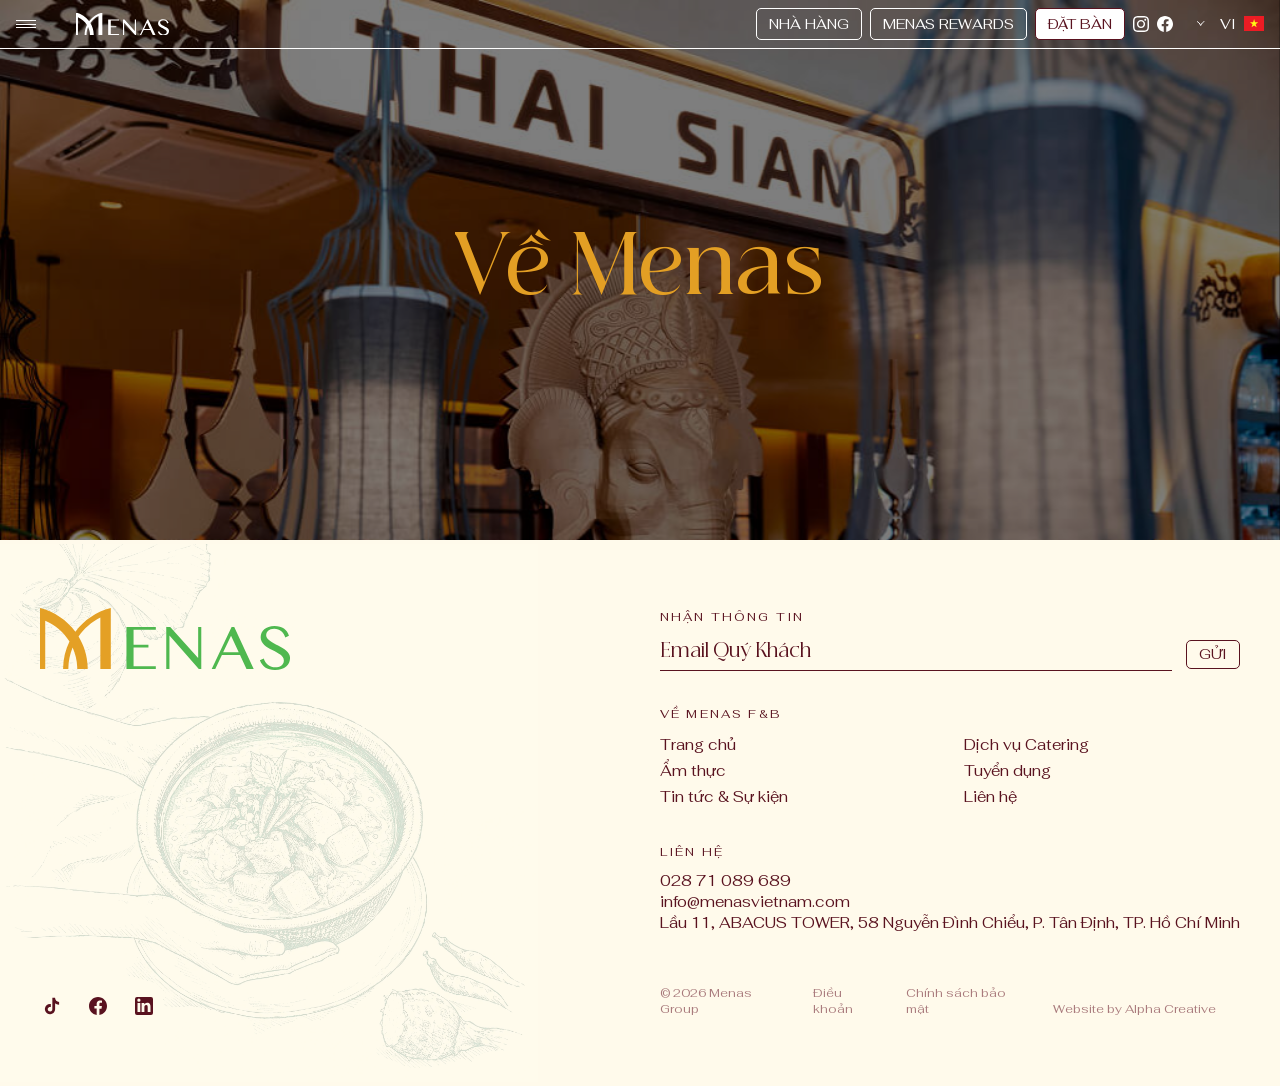
==== about.html @ 1e43a5f4 "add pag eabout" ====
<!doctype html>
<html lang="en">
  <head>
    <meta charset="UTF-8" />
    <meta name="viewport" content="width=device-width, initial-scale=1.0" />
    <title>About Us</title>
    <!-- import favicon -->
    <link rel="icon" href="./assets/images/favicon.ico" type="image/x-icon" />
    <!-- meta -->
    <meta property="og:url" content="" />
    <meta property="og:type" content="website" />
    <meta property="og:title" content="" />
    <meta property="og:description" content="" />
    <meta property="og:image" content="" />
    <!-- meta -->
    <link rel="preconnect" href="https://player.vimeo.com" />
    <link rel="preconnect" href="https://i.vimeocdn.com" />
    <link rel="stylesheet" href="./assets/libs/bootstrap.min.css" />
    <link rel="stylesheet" href="./assets/libs/lenis.css" />
    <link rel="stylesheet" href="./assets/libs/swiper-bundle.min.css" />
    <link rel="stylesheet" href="./assets/libs/lightpick.min.css" />
    <!-- end meta -->
    <!-- link custom css page -->
    <link rel="stylesheet" href="./assets/fonts/BeautiqueDisplay/font.css" />
    <link rel="stylesheet" href="./assets/fonts/Fahkwang/font.css" />
    <link rel="stylesheet" href="./assets/main/css/style.min.css?v=20261022" />
    <!-- end link custom css page -->
    <!-- scrollRestoration -->
    <script>
      if ("scrollRestoration" in history) {
        history.scrollRestoration = "manual";
      }
    </script>
  </head>

  <body>
    <!-- layout -->
    <!-- header -->
    <script>
      fetch("./components/header.html")
        .then((response) => response.text())
        .then((data) => {
          document.getElementById("header").innerHTML = data;
          const currentPath = window.location.pathname || "/";

          const navLinks = document.querySelectorAll(".header-menu ul>li>a");
          navLinks.forEach((link) => {
            const linkPath = link.getAttribute("href");

            // Normalize paths for comparison
            let normalizedCurrentPath = currentPath;
            let normalizedLinkPath = linkPath;

            // Remove leading "./" from link path
            if (normalizedLinkPath.startsWith("./")) {
              normalizedLinkPath = normalizedLinkPath.substring(1);
            }

            // Get the last segment of the path
            const currentSegment = normalizedCurrentPath.split("/").pop() || "";
            const linkSegment = normalizedLinkPath.split("/").pop() || "";

            // Check if current path is root or ends with /
            const isRootPath =
              currentPath === "/" ||
              currentPath.endsWith("/") ||
              currentSegment === "";

            // Check if link is home/index
            const isHomeLink =
              linkPath === "/" ||
              linkPath === "./" ||
              linkPath === "./index.html" ||
              linkPath === "index.html" ||
              linkSegment === "index.html";

            // Match logic
            const isMatch =
              normalizedLinkPath === normalizedCurrentPath || // Exact match
              currentSegment === linkSegment || // Segment match
              (isRootPath && isHomeLink) || // Root path matches home link
              (currentPath.endsWith(normalizedLinkPath) &&
                normalizedLinkPath !== "/");

            if (isMatch) {
              link.classList.add("active");
            }
          });
        });
    </script>
    <header id="header" class="header position-fixed"></header>
    <!-- end header -->
    <main>
      <section class="banner short-height">
        <div class="banner-inner">
          <div class="banner-slider">
            <div class="swiper swiper-banner">
              <div class="swiper-wrapper">
                <div class="swiper-slide">
                  <div class="banner-image">
                    <img src="./assets/images/del/img-1.jpg" alt="" />
                  </div>
                </div>
              </div>
            </div>
          </div>
          <!-- end banner slider -->
          <div
            class="banner-content font-heading color-primary heading-1 text-center fw-500"
            el-txt-line-auto-banner
          >
            Về Menas
          </div>
        </div>
      </section>
    </main>

    <div
      class="moment-lightbox"
      data-moment-lightbox
      aria-hidden="true"
      inert
      role="dialog"
      aria-modal="true"
      aria-label="Thư viện hình ảnh khoảnh khắc"
    >
      <div class="moment-lightbox-toolbar">
        <span class="moment-counter" data-moment-counter aria-live="polite"
          >1 / 5</span
        >
        <div class="moment-controls">
          <button
            class="moment-control"
            type="button"
            data-moment-zoom-out
            aria-label="Thu nhỏ"
          >
            <svg
              width="20"
              height="20"
              viewBox="0 0 24 24"
              fill="none"
              stroke="currentColor"
              stroke-width="1.8"
              stroke-linecap="round"
              stroke-linejoin="round"
              aria-hidden="true"
              focusable="false"
            >
              <path d="M5 12h14"></path>
            </svg>
          </button>
          <span class="moment-zoom-level" data-moment-zoom-level>100%</span>
          <button
            class="moment-control"
            type="button"
            data-moment-zoom-in
            aria-label="Phóng to"
          >
            <svg
              width="20"
              height="20"
              viewBox="0 0 24 24"
              fill="none"
              stroke="currentColor"
              stroke-width="1.8"
              stroke-linecap="round"
              stroke-linejoin="round"
              aria-hidden="true"
              focusable="false"
            >
              <path d="M12 5v14M5 12h14"></path>
            </svg>
          </button>
          <button
            class="moment-control moment-close"
            type="button"
            data-moment-close
            aria-label="Đóng"
          >
            <svg
              width="20"
              height="20"
              viewBox="0 0 24 24"
              fill="none"
              stroke="currentColor"
              stroke-width="1.8"
              stroke-linecap="round"
              stroke-linejoin="round"
              aria-hidden="true"
              focusable="false"
            >
              <path d="M6 6l12 12M18 6L6 18"></path>
            </svg>
          </button>
        </div>
      </div>
      <button
        class="moment-arrow moment-previous"
        type="button"
        data-moment-previous
        aria-label="Ảnh trước"
      >
        <svg
          width="20"
          height="20"
          viewBox="0 0 24 24"
          fill="none"
          stroke="currentColor"
          stroke-width="1.8"
          stroke-linecap="round"
          stroke-linejoin="round"
          aria-hidden="true"
          focusable="false"
        >
          <path d="M9 5l7 7-7 7"></path>
        </svg>
      </button>
      <div class="moment-stage" data-moment-stage>
        <img class="moment-active-image" data-moment-active-image alt="" />
      </div>
      <button
        class="moment-arrow moment-next"
        type="button"
        data-moment-next
        aria-label="Ảnh tiếp theo"
      >
        <svg
          width="20"
          height="20"
          viewBox="0 0 24 24"
          fill="none"
          stroke="currentColor"
          stroke-width="1.8"
          stroke-linecap="round"
          stroke-linejoin="round"
          aria-hidden="true"
          focusable="false"
        >
          <path d="M9 5l7 7-7 7"></path>
        </svg>
      </button>
      <div
        class="moment-thumbnails"
        data-moment-thumbnails
        aria-label="Chọn ảnh"
      ></div>
    </div>
    <!-- layout -->
    <!-- footer -->
    <script>
      fetch("./components/footer.html")
        .then((response) => response.text())
        .then((data) => {
          document.getElementById("footer").innerHTML = data;
        });
    </script>

    <footer id="footer" class="style-section"></footer>
    <!-- end footer -->
    <!-- end layout -->

    <script src="./assets/libs/jquery-3.7.1.js"></script>
    <script src="./assets/libs/lenis.min.js"></script>
    <script src="./assets/libs/gsap.min.js"></script>
    <script src="./assets/libs/ScrollTrigger.min.js"></script>
    <script src="./assets/libs/SplitText.min.js"></script>
    <script src="./assets/libs/bootstrap.bundle.min.js"></script>
    <script src="./assets/libs/swiper-bundle.min.js"></script>
    <script src="./assets/libs/moment.min.js"></script>
    <script src="./assets/libs/lightpick.min.js"></script>
    <!-- import custom js -->
    <script type="module" src="./assets/main/js/script.min.js"></script>
    <script type="module" src="./assets/main/js/home.min.js"></script>

    <!-- end import custom js -->
  </body>
</html>
<!-- https://gsap.com/community/forums/topic/30338-circular-carouselslider/ -->
---- assets/libs/lenis.css ----
html.lenis,html.lenis body{height:auto}.lenis.lenis-smooth [data-lenis-prevent]{overscroll-behavior:contain}.lenis.lenis-stopped{overflow:clip}.lenis.lenis-smooth iframe{pointer-events:none}
---- assets/libs/lightpick.min.css ----
/**
 * Minified by jsDelivr using clean-css v4.2.1.
 * Original file: /npm/lightpick@1.6.2/css/lightpick.css
 *
 * Do NOT use SRI with dynamically generated files! More information: https://www.jsdelivr.com/using-sri-with-dynamic-files
 */
.lightpick{position:absolute;z-index:99999;padding:4px;border-radius:4px;background-color:#fff;box-shadow:0 1px 3px rgba(0,0,0,.25);color:#000;font-family:system-ui,Roboto,Helvetica,Arial,sans-serif;line-height:1.125em}.lightpick--inlined{position:relative;display:inline-block}.lightpick,.lightpick *,.lightpick::after,.lightpick::before{box-sizing:border-box}.lightpick.is-hidden{display:none}.lightpick__months{display:grid;background-color:#eee;grid-template-columns:auto;grid-gap:1px}.lightpick--2-columns .lightpick__months{grid-template-columns:auto auto}.lightpick--3-columns .lightpick__months{grid-template-columns:auto auto auto}.lightpick--4-columns .lightpick__months{grid-template-columns:auto auto auto auto}.lightpick--5-columns .lightpick__months{grid-template-columns:auto auto auto auto auto}.lightpick__month{padding:4px;width:288px;background-color:#fff}.lightpick__month-title-bar{display:flex;margin-bottom:4px;justify-content:space-between;align-items:center}.lightpick__month-title{margin-top:4px;margin-bottom:4px;margin-left:4px;font-size:16px;font-weight:400;line-height:24px;cursor:default;padding:0 4px;border-radius:4px}.lightpick__month-title>.lightpick__select{border:none;background-color:transparent;outline:0;-moz-appearance:none;-webkit-appearance:none;appearance:none}.lightpick__month-title>.lightpick__select:disabled{color:#333}.lightpick__month-title>.lightpick__select-months{font-weight:700;font-size:1em;margin-right:.5em}.lightpick__toolbar{display:flex;text-align:right;justify-content:flex-end}.lightpick__close-action,.lightpick__next-action,.lightpick__previous-action{display:flex;margin-left:6px;width:32px;height:32px;outline:0;border:none;border-radius:50%;background-color:#ddd;justify-content:center;align-items:center}.lightpick__next-action,.lightpick__previous-action{font-size:12px}.lightpick__close-action{font-size:18px}.lightpick__close-action:active,.lightpick__next-action:active,.lightpick__previous-action:active{color:inherit}.lightpick__days-of-the-week{display:grid;grid-template-columns:repeat(7,1fr)}.lightpick__day-of-the-week{display:flex;font-size:11px;font-weight:700;justify-content:center;align-items:center}.lightpick__days{display:grid;grid-template-columns:repeat(7,1fr)}.lightpick__day{display:flex;height:40px;background-position:center center;background-size:contain;background-repeat:no-repeat;font-size:13px;justify-content:center;align-items:center;cursor:default}.lightpick__day.is-today{background-image:url("data:image/svg+xml;charset=utf-8,%3Csvg xmlns='http://www.w3.org/2000/svg' viewBox='0 0 32 32'%3E%3Ccircle fill='rgba(220, 50, 47, .5)' cx='16' cy='16' r='16'/%3E%3C/svg%3E");background-size:18.8% auto;background-position:center bottom;color:#dc322f}.lightpick__day:not(.is-disabled):hover{background-size:contain;background-image:url("data:image/svg+xml;charset=utf-8,%3Csvg xmlns='http://www.w3.org/2000/svg' viewBox='0 0 32 32'%3E%3Ccircle fill='%23E0E0E0' cx='16' cy='16' r='16'/%3E%3C/svg%3E")}.lightpick__day.is-disabled{opacity:.38;pointer-events:none}.lightpick__day.disabled-tooltip{pointer-events:auto}.lightpick__day.is-disabled.is-forward-selected{opacity:1}.lightpick__day.is-disabled.is-forward-selected:not(.is-start-date){background-color:rgba(38,139,210,.1);background-image:none}.lightpick__day.is-next-month,.lightpick__day.is-previous-month{opacity:.38}.lightpick__day.lightpick__day.is-in-range:not(.is-disabled){opacity:1}.lightpick__day.is-in-range{border-radius:0;background-color:rgba(38,139,210,.1);background-image:none}.lightpick__day.is-in-range:hover{background-image:url("data:image/svg+xml;charset=utf-8,%3Csvg xmlns='http://www.w3.org/2000/svg' viewBox='0 0 32 32'%3E%3Ccircle fill='rgba(38, 139, 210, 0.5)' cx='16' cy='16' r='16'/%3E%3C/svg%3E")}.lightpick__day.is-end-date.is-in-range.is-flipped,.lightpick__day.is-start-date.is-in-range{border-top-left-radius:50%;border-top-right-radius:0;border-bottom-right-radius:0;border-bottom-left-radius:50%;background-color:#268bd2;background-image:none}.lightpick__day.is-end-date.is-in-range,.lightpick__day.is-start-date.is-in-range.is-flipped{border-top-left-radius:0;border-top-right-radius:50%;border-bottom-right-radius:50%;border-bottom-left-radius:0;background-color:#268bd2;background-image:none}.lightpick__day.is-start-date.is-end-date{background-color:transparent;background-image:url("data:image/svg+xml;charset=utf-8,%3Csvg xmlns='http://www.w3.org/2000/svg' viewBox='0 0 32 32'%3E%3Ccircle fill='%23268BD2' cx='16' cy='16' r='16'/%3E%3C/svg%3E")}.lightpick__day.is-end-date,.lightpick__day.is-end-date:hover,.lightpick__day.is-start-date,.lightpick__day.is-start-date:hover{background-image:url("data:image/svg+xml;charset=utf-8,%3Csvg xmlns='http://www.w3.org/2000/svg' viewBox='0 0 32 32'%3E%3Ccircle fill='%23268BD2' cx='16' cy='16' r='16'/%3E%3C/svg%3E");background-size:auto;background-position:center;color:#fff;font-weight:700}.lightpick__tooltip{position:absolute;margin-top:-4px;padding:4px 8px;border-radius:4px;background-color:#fff;box-shadow:0 1px 3px rgba(0,0,0,.25);white-space:nowrap;font-size:11px;pointer-events:none}.lightpick__tooltip::before{position:absolute;bottom:-5px;left:calc(50% - 5px);border-top:5px solid rgba(0,0,0,.12);border-right:5px solid transparent;border-left:5px solid transparent;content:""}.lightpick__tooltip::after{position:absolute;bottom:-4px;left:calc(50% - 4px);border-top:4px solid #fff;border-right:4px solid transparent;border-left:4px solid transparent;content:""}.lightpick__footer{display:flex;justify-content:space-between}.lightpick__apply-action,.lightpick__reset-action{border-radius:5px;font-size:12px;border:none}.lightpick__reset-action{color:#fff;background-color:#aeacad}.lightpick__apply-action{color:#fff;background-color:#2495f3}
/*# sourceMappingURL=/sm/e90c46c76453197bb3aa49a60194e8aa1ff5dcf6403bea0842cccf4ab7451636.map */
---- assets/fonts/BeautiqueDisplay/font.css ----
@font-face {
    font-family: 'Beautique Display';
    src: url('BeautiqueDisplay-Bold.eot');
    src: url('BeautiqueDisplay-Bold.eot?#iefix') format('embedded-opentype'),
        url('BeautiqueDisplay-Bold.woff2') format('woff2'),
        url('BeautiqueDisplay-Bold.woff') format('woff'),
        url('BeautiqueDisplay-Bold.ttf') format('truetype'),
        url('BeautiqueDisplay-Bold.svg#BeautiqueDisplay-Bold') format('svg');
    font-weight: bold;
    font-style: normal;
    font-display: swap;
}

@font-face {
    font-family: 'Beautique Display';
    src: url('BeautiqueDisplay-Italic.eot');
    src: url('BeautiqueDisplay-Italic.eot?#iefix') format('embedded-opentype'),
        url('BeautiqueDisplay-Italic.woff2') format('woff2'),
        url('BeautiqueDisplay-Italic.woff') format('woff'),
        url('BeautiqueDisplay-Italic.ttf') format('truetype'),
        url('BeautiqueDisplay-Italic.svg#BeautiqueDisplay-Italic') format('svg');
    font-weight: normal;
    font-style: italic;
    font-display: swap;
}

@font-face {
    font-family: 'Beautique Display';
    src: url('BeautiqueDisplay-Light.eot');
    src: url('BeautiqueDisplay-Light.eot?#iefix') format('embedded-opentype'),
        url('BeautiqueDisplay-Light.woff2') format('woff2'),
        url('BeautiqueDisplay-Light.woff') format('woff'),
        url('BeautiqueDisplay-Light.ttf') format('truetype'),
        url('BeautiqueDisplay-Light.svg#BeautiqueDisplay-Light') format('svg');
    font-weight: 300;
    font-style: normal;
    font-display: swap;
}

@font-face {
    font-family: 'Beautique Display';
    src: url('BeautiqueDisplay-LightItalic.eot');
    src: url('BeautiqueDisplay-LightItalic.eot?#iefix') format('embedded-opentype'),
        url('BeautiqueDisplay-LightItalic.woff2') format('woff2'),
        url('BeautiqueDisplay-LightItalic.woff') format('woff'),
        url('BeautiqueDisplay-LightItalic.ttf') format('truetype'),
        url('BeautiqueDisplay-LightItalic.svg#BeautiqueDisplay-LightItalic') format('svg');
    font-weight: 300;
    font-style: italic;
    font-display: swap;
}

@font-face {
    font-family: 'Beautique Display';
    src: url('BeautiqueDisplay-Medium.eot');
    src: url('BeautiqueDisplay-Medium.eot?#iefix') format('embedded-opentype'),
        url('BeautiqueDisplay-Medium.woff2') format('woff2'),
        url('BeautiqueDisplay-Medium.woff') format('woff'),
        url('BeautiqueDisplay-Medium.ttf') format('truetype'),
        url('BeautiqueDisplay-Medium.svg#BeautiqueDisplay-Medium') format('svg');
    font-weight: 500;
    font-style: normal;
    font-display: swap;
}

@font-face {
    font-family: 'Beautique Display';
    src: url('BeautiqueDisplay-Regular.eot');
    src: url('BeautiqueDisplay-Regular.eot?#iefix') format('embedded-opentype'),
        url('BeautiqueDisplay-Regular.woff2') format('woff2'),
        url('BeautiqueDisplay-Regular.woff') format('woff'),
        url('BeautiqueDisplay-Regular.ttf') format('truetype'),
        url('BeautiqueDisplay-Regular.svg#BeautiqueDisplay-Regular') format('svg');
    font-weight: normal;
    font-style: normal;
    font-display: swap;
}
---- assets/fonts/Fahkwang/font.css ----
@font-face {
    font-family: 'Fahkwang';
    src: url('Fahkwang-Bold.eot');
    src: url('Fahkwang-Bold.eot?#iefix') format('embedded-opentype'),
        url('Fahkwang-Bold.woff2') format('woff2'),
        url('Fahkwang-Bold.woff') format('woff'),
        url('Fahkwang-Bold.ttf') format('truetype'),
        url('Fahkwang-Bold.svg#Fahkwang-Bold') format('svg');
    font-weight: bold;
    font-style: normal;
    font-display: swap;
}

@font-face {
    font-family: 'Fahkwang';
    src: url('Fahkwang-ExtraLight.eot');
    src: url('Fahkwang-ExtraLight.eot?#iefix') format('embedded-opentype'),
        url('Fahkwang-ExtraLight.woff2') format('woff2'),
        url('Fahkwang-ExtraLight.woff') format('woff'),
        url('Fahkwang-ExtraLight.ttf') format('truetype'),
        url('Fahkwang-ExtraLight.svg#Fahkwang-ExtraLight') format('svg');
    font-weight: 200;
    font-style: normal;
    font-display: swap;
}

@font-face {
    font-family: 'Fahkwang';
    src: url('Fahkwang-Italic.eot');
    src: url('Fahkwang-Italic.eot?#iefix') format('embedded-opentype'),
        url('Fahkwang-Italic.woff2') format('woff2'),
        url('Fahkwang-Italic.woff') format('woff'),
        url('Fahkwang-Italic.ttf') format('truetype'),
        url('Fahkwang-Italic.svg#Fahkwang-Italic') format('svg');
    font-weight: normal;
    font-style: italic;
    font-display: swap;
}

@font-face {
    font-family: 'Fahkwang';
    src: url('Fahkwang-Medium.eot');
    src: url('Fahkwang-Medium.eot?#iefix') format('embedded-opentype'),
        url('Fahkwang-Medium.woff2') format('woff2'),
        url('Fahkwang-Medium.woff') format('woff'),
        url('Fahkwang-Medium.ttf') format('truetype'),
        url('Fahkwang-Medium.svg#Fahkwang-Medium') format('svg');
    font-weight: 500;
    font-style: normal;
    font-display: swap;
}

@font-face {
    font-family: 'Fahkwang';
    src: url('Fahkwang-Regular.eot');
    src: url('Fahkwang-Regular.eot?#iefix') format('embedded-opentype'),
        url('Fahkwang-Regular.woff2') format('woff2'),
        url('Fahkwang-Regular.woff') format('woff'),
        url('Fahkwang-Regular.ttf') format('truetype'),
        url('Fahkwang-Regular.svg#Fahkwang-Regular') format('svg');
    font-weight: normal;
    font-style: normal;
    font-display: swap;
}

@font-face {
    font-family: 'Fahkwang';
    src: url('Fahkwang-SemiBold.eot');
    src: url('Fahkwang-SemiBold.eot?#iefix') format('embedded-opentype'),
        url('Fahkwang-SemiBold.woff2') format('woff2'),
        url('Fahkwang-SemiBold.woff') format('woff'),
        url('Fahkwang-SemiBold.ttf') format('truetype'),
        url('Fahkwang-SemiBold.svg#Fahkwang-SemiBold') format('svg');
    font-weight: 600;
    font-style: normal;
    font-display: swap;
}
---- assets/main/css/style.min.css ----
@charset "UTF-8";:root{--font-heading:"Beautique Display",sans-serif;--font-body:"Fahkwang",sans-serif;--color-black:#000000;--color-white:#ffffff;--color-white-2:#fffaeb;--color-primary:#e4a025;--color-secondary:#4fb84f;--color-third:#59121f;--space-8:8px;--space-16:16px;--space-24:24px;--space-32:32px;--space-40:40px;--space-48:48px;--space-56:56px;--space-64:64px;--space-72:72px;--space-80:80px;--spacing-padding:120px 40px}@media (max-width:991px){:root{--space-8:8px;--space-16:8px;--space-24:16px;--space-32:24px;--space-40:32px;--space-48:40px;--space-56:48px;--space-64:56px;--space-72:64px;--space-80:72px;--spacing-padding:64px 16px}}.font-heading{font-family:var(--font-heading)}.font-body{font-family:var(--font-body)}.heading-1{font-size:80px;line-height:1.25}@media (max-width:991px){.heading-1{font-size:40px}}.heading-2{font-size:40px;line-height:1.2}@media (max-width:991px){.heading-2{font-size:30px}}.heading-3{font-size:30px;line-height:1.2}@media (max-width:991px){.heading-3{font-size:24px}}.heading-4{font-size:24px;line-height:1.2}@media (max-width:991px){.heading-4{font-size:20px}}.b1{font-size:19px;line-height:1.2}.b2{font-size:15px;line-height:1.2}.b3{font-size:14px;line-height:1}.b4{font-size:12px;line-height:1.2}.fw-500{font-weight:500}.padding-inner-l{padding-left:124px}@media (max-width:991px){.padding-inner-l{padding-left:24px}}.color-black{color:var(--color-black)}.color-white{color:var(--color-white)}.color-primary{color:var(--color-primary)}.color-secondary{color:var(--color-secondary)}.color-third{color:var(--color-third)}.limit-width{max-width:1440px;width:100%;margin:0 auto}@media (min-width:1024px){.limit-11-col{max-width:91.6666666667%;width:100%;margin:0 auto}.limit-10-col{max-width:83.3333333333%;width:100%;margin:0 auto}.limit-9-col{max-width:75%;width:100%;margin:0 auto}.limit-8-col{max-width:66.6666666667%;width:100%;margin:0 auto}.limit-7-col{max-width:58.3333333333%;width:100%;margin:0 auto}.limit-6-col{max-width:50%;width:100%;margin:0 auto}}.mt-8{margin-top:var(--space-8)}.mt-16{margin-top:var(--space-16)}.mt-24{margin-top:var(--space-24)}.mt-32{margin-top:var(--space-32)}.mt-40{margin-top:var(--space-40)}.mt-48{margin-top:var(--space-48)}.mt-56{margin-top:var(--space-56)}.mt-64{margin-top:var(--space-64)}.mt-72{margin-top:var(--space-72)}.mt-80{margin-top:var(--space-80)}.mb-8{margin-bottom:var(--space-8)}.mb-16{margin-bottom:var(--space-16)}.mb-24{margin-bottom:var(--space-24)}.mb-32{margin-bottom:var(--space-32)}.mb-40{margin-bottom:var(--space-40)}.mb-48{margin-bottom:var(--space-48)}.mb-56{margin-bottom:var(--space-56)}.mb-64{margin-bottom:var(--space-64)}.mb-72{margin-bottom:var(--space-72)}.mb-80{margin-bottom:var(--space-80)}.ml-8{margin-left:var(--space-8)}.ml-16{margin-left:var(--space-16)}.ml-24{margin-left:var(--space-24)}.ml-32{margin-left:var(--space-32)}.ml-40{margin-left:var(--space-40)}.ml-48{margin-left:var(--space-48)}.ml-56{margin-left:var(--space-56)}.ml-64{margin-left:var(--space-64)}.ml-72{margin-left:var(--space-72)}.ml-80{margin-left:var(--space-80)}.mr-8{margin-right:var(--space-8)}.mr-16{margin-right:var(--space-16)}.mr-24{margin-right:var(--space-24)}.mr-32{margin-right:var(--space-32)}.mr-40{margin-right:var(--space-40)}.mr-48{margin-right:var(--space-48)}.mr-56{margin-right:var(--space-56)}.mr-64{margin-right:var(--space-64)}.mr-72{margin-right:var(--space-72)}.mr-80{margin-right:var(--space-80)}.mx-8{margin-left:var(--space-8);margin-right:var(--space-8)}.mx-16{margin-left:var(--space-16);margin-right:var(--space-16)}.mx-24{margin-left:var(--space-24);margin-right:var(--space-24)}.mx-32{margin-left:var(--space-32);margin-right:var(--space-32)}.mx-40{margin-left:var(--space-40);margin-right:var(--space-40)}.mx-48{margin-left:var(--space-48);margin-right:var(--space-48)}.mx-56{margin-left:var(--space-56);margin-right:var(--space-56)}.mx-64{margin-left:var(--space-64);margin-right:var(--space-64)}.mx-72{margin-left:var(--space-72);margin-right:var(--space-72)}.mx-80{margin-left:var(--space-80);margin-right:var(--space-80)}.my-8{margin-top:var(--space-8);margin-bottom:var(--space-8)}.my-16{margin-top:var(--space-16);margin-bottom:var(--space-16)}.my-24{margin-top:var(--space-24);margin-bottom:var(--space-24)}.my-32{margin-top:var(--space-32);margin-bottom:var(--space-32)}.my-40{margin-top:var(--space-40);margin-bottom:var(--space-40)}.my-48{margin-top:var(--space-48);margin-bottom:var(--space-48)}.my-56{margin-top:var(--space-56);margin-bottom:var(--space-56)}.my-64{margin-top:var(--space-64);margin-bottom:var(--space-64)}.my-72{margin-top:var(--space-72);margin-bottom:var(--space-72)}.my-80{margin-top:var(--space-80);margin-bottom:var(--space-80)}.pt-8{padding-top:var(--space-8)}.pt-16{padding-top:var(--space-16)}.pt-24{padding-top:var(--space-24)}.pt-32{padding-top:var(--space-32)}.pt-40{padding-top:var(--space-40)}.pt-48{padding-top:var(--space-48)}.pt-56{padding-top:var(--space-56)}.pt-64{padding-top:var(--space-64)}.pt-72{padding-top:var(--space-72)}.pt-80{padding-top:var(--space-80)}.pb-8{padding-bottom:var(--space-8)}.pb-16{padding-bottom:var(--space-16)}.pb-24{padding-bottom:var(--space-24)}.pb-32{padding-bottom:var(--space-32)}.pb-40{padding-bottom:var(--space-40)}.pb-48{padding-bottom:var(--space-48)}.pb-56{padding-bottom:var(--space-56)}.pb-64{padding-bottom:var(--space-64)}.pb-72{padding-bottom:var(--space-72)}.pb-80{padding-bottom:var(--space-80)}.pl-8{padding-left:var(--space-8)}.pl-16{padding-left:var(--space-16)}.pl-24{padding-left:var(--space-24)}.pl-32{padding-left:var(--space-32)}.pl-40{padding-left:var(--space-40)}.pl-48{padding-left:var(--space-48)}.pl-56{padding-left:var(--space-56)}.pl-64{padding-left:var(--space-64)}.pl-72{padding-left:var(--space-72)}.pl-80{padding-left:var(--space-80)}.pr-8{padding-right:var(--space-8)}.pr-16{padding-right:var(--space-16)}.pr-24{padding-right:var(--space-24)}.pr-32{padding-right:var(--space-32)}.pr-40{padding-right:var(--space-40)}.pr-48{padding-right:var(--space-48)}.pr-56{padding-right:var(--space-56)}.pr-64{padding-right:var(--space-64)}.pr-72{padding-right:var(--space-72)}.pr-80{padding-right:var(--space-80)}.px-8{padding-left:var(--space-8);padding-right:var(--space-8)}.px-16{padding-left:var(--space-16);padding-right:var(--space-16)}.px-24{padding-left:var(--space-24);padding-right:var(--space-24)}.px-32{padding-left:var(--space-32);padding-right:var(--space-32)}.px-40{padding-left:var(--space-40);padding-right:var(--space-40)}.px-48{padding-left:var(--space-48);padding-right:var(--space-48)}.px-56{padding-left:var(--space-56);padding-right:var(--space-56)}.px-64{padding-left:var(--space-64);padding-right:var(--space-64)}.px-72{padding-left:var(--space-72);padding-right:var(--space-72)}.px-80{padding-left:var(--space-80);padding-right:var(--space-80)}.py-8{padding-top:var(--space-8);padding-bottom:var(--space-8)}.py-16{padding-top:var(--space-16);padding-bottom:var(--space-16)}.py-24{padding-top:var(--space-24);padding-bottom:var(--space-24)}.py-32{padding-top:var(--space-32);padding-bottom:var(--space-32)}.py-40{padding-top:var(--space-40);padding-bottom:var(--space-40)}.py-48{padding-top:var(--space-48);padding-bottom:var(--space-48)}.py-56{padding-top:var(--space-56);padding-bottom:var(--space-56)}.py-64{padding-top:var(--space-64);padding-bottom:var(--space-64)}.py-72{padding-top:var(--space-72);padding-bottom:var(--space-72)}.py-80{padding-top:var(--space-80);padding-bottom:var(--space-80)}.gap-8{gap:var(--space-8)}.gap-16{gap:var(--space-16)}.gap-24{gap:var(--space-24)}.gap-32{gap:var(--space-32)}.gap-40{gap:var(--space-40)}.gap-48{gap:var(--space-48)}.gap-56{gap:var(--space-56)}.gap-64{gap:var(--space-64)}.gap-72{gap:var(--space-72)}.gap-80{gap:var(--space-80)}.gap-x-8{column-gap:var(--space-8)}.gap-x-16{column-gap:var(--space-16)}.gap-x-24{column-gap:var(--space-24)}.gap-x-32{column-gap:var(--space-32)}.gap-x-40{column-gap:var(--space-40)}.gap-x-48{column-gap:var(--space-48)}.gap-x-56{column-gap:var(--space-56)}.gap-x-64{column-gap:var(--space-64)}.gap-x-72{column-gap:var(--space-72)}.gap-x-80{column-gap:var(--space-80)}.gap-y-8{row-gap:var(--space-8)}.gap-y-16{row-gap:var(--space-16)}.gap-y-24{row-gap:var(--space-24)}.gap-y-32{row-gap:var(--space-32)}.gap-y-40{row-gap:var(--space-40)}.gap-y-48{row-gap:var(--space-48)}.gap-y-56{row-gap:var(--space-56)}.gap-y-64{row-gap:var(--space-64)}.gap-y-72{row-gap:var(--space-72)}.gap-y-80{row-gap:var(--space-80)}*,:after,:before{box-sizing:border-box}*{margin:0;padding:0;font:inherit}canvas,img,picture,svg,video{display:block;max-width:100%}input,select,textarea{background-color:transparent;outline:0}button{cursor:pointer;background-color:transparent;outline:0;border:0}[type=button],[type=reset],[type=submit],button{-webkit-appearance:button}[type=button]::-moz-focus-inner,[type=reset]::-moz-focus-inner,[type=submit]::-moz-focus-inner,button::-moz-focus-inner{border-style:none;padding:0}[type=button]:-moz-focusring,[type=reset]:-moz-focusring,[type=submit]:-moz-focusring,button:-moz-focusring{outline:1px solid #000}[type=checkbox],[type=radio]{box-sizing:border-box;padding:0}[type=search]::-webkit-search-decoration{-webkit-appearance:none}button:focus{outline:0}a,a:hover{text-decoration:none;cursor:pointer;outline:0;color:inherit}ol,ul{list-style:none;margin:0;padding:0}h1,h2,h3,h4,h5,h6,p{margin:0;padding:0;overflow-wrap:break-word}body{width:100%;min-height:100vh;text-rendering:optimizeLegibility!important;-webkit-font-smoothing:auto!important;-moz-osx-font-smoothing:grayscale!important;font-family:var(--font-body)}.btn-global{display:inline-block;font-size:14px;line-height:1;border-radius:5px;text-transform:uppercase;transition:all .3s ease;padding:8px 12px}.btn-global.btn-outline{border:1px solid var(--color-white);color:var(--color-white);background-color:transparent}.btn-global.btn-outline:hover{color:var(--color-third);border:1px solid var(--color-primary);background-color:var(--color-primary)}.btn-global.btn-bg{background-color:var(--color-white);border:1px solid var(--color-third);color:var(--color-third)}.btn-global.btn-bg:hover{border:1px solid var(--color-primary);background-color:var(--color-primary)}.rolling-text{position:relative;overflow:hidden;display:inline-block;color:var(--color-third)}.rolling-text:hover::before{transform:translate3d(0,0,0)}.rolling-text:hover span{transform:translate3d(0,-200%,0)}.rolling-text::before{content:attr(data-replace);position:absolute;top:0;left:0;width:100%;height:100%;color:var(--color-third);transform-origin:50% 100%;transform:translate3d(0,150%,0);transition:transform .4s cubic-bezier(.76,0,.24,1)}.rolling-text span{display:inline-block;transition:transform .4s cubic-bezier(.76,0,.24,1);color:var(--color-third)}.style-section{position:relative;z-index:3;background-color:var(--color-white-2)}.style-section+.style-section{padding-top:64px}.style-section+.style-section::before{position:absolute;top:0;left:50%;width:calc(100% - max(80px,100vw - 1272px));border-top:1px solid var(--color-third);content:"";transform:translateX(-50%)}@media (max-width:991px){.style-section+.style-section{padding-top:48px}}@media (max-width:767px){.style-section+.style-section::before{width:calc(100% - 48px)}.sectionMoment-all,.sectionNews-all{font-size:11px}}[parallax-image]{position:relative;overflow:hidden}[parallax-image] img{position:absolute;top:0;left:0;width:120%;height:120%;object-fit:cover;transform:translateY(-10%)}.lightpick{--color-stroke:#ccc;--color-bg:#fff;--color-active-is-today:#0f0f0f;--color-active-is-today-opacity:rgba(15, 15, 15, 0.7)}.lightpick .lightpick__days{display:grid;grid-template-columns:repeat(7,1fr);gap:1px;background-color:var(--color-stroke);border:1px solid var(--color-stroke)}.lightpick .lightpick__day{background-color:var(--color-bg)}.lightpick .lightpick__day.is-today{background-image:none;background-color:var(--color-active-is-today);color:var(--color-bg)}.lightpick .lightpick__day.is-end-date,.lightpick .lightpick__day.is-end-date:hover,.lightpick .lightpick__day.is-start-date,.lightpick .lightpick__day.is-start-date:hover{background-image:none;background-color:var(--color-active-is-today);color:var(--color-bg);border-radius:none}.lightpick .lightpick__day:not(.is-disabled):hover{background-image:none;background-color:var(--color-active-is-today-opacity);color:var(--color-bg)}.lightpick .lightpick__month-title,.lightpick .lightpick__month-title>.lightpick__select-months{margin-left:0;padding-left:0;border-radius:0;direction:ltr;text-align:left;width:max-content}.lightpick .lightpick__days-of-the-week{margin-bottom:8px;margin-top:8px}.lightpick .lightpick__day.is-disabled{text-decoration:line-through}.lightpick .lightpick__days div{background-color:var(--color-bg)}.container-swiper{position:relative;width:100%;height:100svh;overflow:hidden}#header{z-index:999;left:0;right:0;top:0;--color-main-line:var(--color-white)}#header.scrolled{--color-main-line:var(--color-third)}#header.scrolled .header-inner{background-color:var(--color-white-2)}#header.scrolled .header-logo img.logo-active{opacity:1;visibility:visible}#header.scrolled .btn-global.btn-bg{background-color:var(--color-third);color:var(--color-white)}#header.scrolled .btn-global.btn-bg:hover{background-color:var(--color-primary)}#header .btn-global.btn-outline{color:var(--color-main-line);border:1px solid var(--color-main-line)}#header .header-inner{position:relative;z-index:8;border-bottom:1px solid var(--color-main-line);padding:8px 16px;transition:background .3s ease}#header .header-ovl{position:fixed;top:0;left:0;width:100%;height:100vh;background-color:rgba(0,0,0,.7);z-index:6;opacity:0;visibility:hidden;transition:all .3s ease}#header .header-menu{position:fixed;top:60px;left:12px;background-image:linear-gradient(rgba(255,250,235,.75),rgba(255,250,235,.75)),url(../../images/icons/bg-pa.png);background-position:center;background-size:cover;background-repeat:no-repeat;height:calc(100vh - 76px);max-width:400px;width:100%;border-radius:20px;padding:24px;z-index:10;opacity:0;visibility:hidden;transition:all .3s ease}@media (max-width:560px){#header .header-menu{right:16px;max-width:calc(100% - 24px)}}#header .header-menu-inner{display:flex;flex-direction:column;gap:32px}#header .header-menu-bottom{padding-top:12px;border-top:1px solid var(--color-third)}#header .header-left{display:flex;align-items:center;gap:40px}@media (max-width:991px){#header .header-left{gap:24px}}#header .header-ham{width:20px;height:8px;position:relative;cursor:pointer;transition:all .3s ease}#header .header-ham.active span:nth-child(1){top:3.5px;transform:rotate(45deg)}#header .header-ham.active span:nth-child(2){opacity:0}#header .header-ham.active span:nth-child(3){top:3.5px;transform:rotate(-45deg)}#header .header-ham::before{content:"";width:44px;height:44px;position:absolute;top:50%;left:50%;transform:translate(-50%,-50%);border-radius:50%}#header .header-ham span{position:absolute;display:block;width:100%;height:1px;background-color:var(--color-main-line);left:0;transition:all .3s ease;opacity:1}#header .header-ham span:nth-child(1){top:0}#header .header-ham span:nth-child(2){top:3.5px}#header .header-ham span:nth-child(3){top:7px}#header .header-logo{height:24px;width:auto;min-width:93px}#header .header-logo img{position:absolute;height:24px;width:auto}#header .header-logo img.logo-active{opacity:0;visibility:hidden;transition:all .3s ease}#header .header-list-button{gap:8px}@media (max-width:991px){#header .header-list-button{--color-main-line:var(--color-third)}#header .header-list-button .btn-bg{background-color:transparent}}#header .header-social-bottom ul{display:flex;align-items:center;gap:8px}#header .header-social-bottom ul svg:hover path{color:var(--color-primary)}#header .header-social-bottom ul svg path{color:var(--color-third);transition:color .3s ease}#header .header-social ul{display:flex;align-items:center;gap:8px}#header .header-social ul svg:hover path{color:var(--color-primary)}#header .header-social ul svg path{color:var(--color-main-line);transition:color .3s ease}#header .header-right{gap:8px}#header .header-lang{margin-left:16px}#header .header-lang .dropdown-custom{position:relative;cursor:pointer}#header .header-lang .icon path{color:var(--color-main-line)}#header .header-lang .dropdown-custom-menu{position:absolute;right:-12px;top:100%;margin-top:16px;background-color:var(--color-white-2);border-radius:10px;padding:10px 0;display:flex;flex-direction:column;align-items:center;gap:4px;width:calc(100% + 12px);opacity:0;visibility:hidden;transition:all .3s ease}#header .header-lang .dropdown-custom-menu.dropdown--active{opacity:1;visibility:visible}#header .header-lang .dropdown-custom-btn{display:flex;align-items:center;gap:4px}#header .header-lang .dropdown-custom-btn .value-select{font-size:14px;line-height:1.2;text-transform:uppercase;color:var(--color-main-line);display:flex;align-items:center;gap:8px;transition:color .3s ease}#header .header-lang .dropdown-custom-btn span{width:27px;text-align:right}#header .header-lang .dropdown-custom-item{width:100%;display:flex;align-items:center;justify-content:center;gap:8px;font-size:14px;line-height:1.2;text-transform:uppercase;color:var(--color-third);padding:4px 0;transition:background .3s ease;cursor:pointer}#header .header-lang .dropdown-custom-item:hover{background-color:var(--color-primary)}#header .header-lang .dropdown-custom-item span{color:var(--color-third);width:27px;text-align:right}.banner{position:sticky;top:0;height:100vh;z-index:1;overflow:hidden;background-color:var(--color-black)}.banner.short-height{height:60vh}.banner::before{content:"";position:absolute;inset:0;background-color:rgba(0,0,0,.5);z-index:2}.banner-content{position:absolute;top:50%;left:50%;transform:translate(-50%,-50%);z-index:3}@media (max-width:991px){.banner-content{max-width:calc(100% - 80px);width:100%}}.banner-inner{width:100%;height:100%}.banner-thum{width:100%;height:100%}.banner .video{width:100%;height:100%}.banner .video iframe{position:absolute;top:50%;left:50%;width:100%;height:100%;transform:translate(-50%,-50%) scale(1.2)}.banner-slider{width:100%;height:100%}.banner-image{width:100%;height:100%}.banner-image img{width:100%;height:100%;object-fit:cover}#footer{background-color:var(--color-white-2)}.footer-container{position:relative;display:grid;grid-template-columns:minmax(280px,1fr) minmax(0,1fr);min-height:525px;padding:68px max(40px,(100vw - 1272px) / 2);color:var(--color-third);font-family:var(--font-body)}.footer-container::after{position:absolute;z-index:0;top:0;bottom:0;left:0;width:min(42%,680px);background:transparent url(../../images/icons/pattern-footer.webp) no-repeat left center/contain;content:"";pointer-events:none;opacity:.18}.footer-left{position:relative;z-index:1;display:flex;flex-direction:column;align-items:flex-start;justify-content:space-between;min-height:390px;padding:0}.footer-logo{display:inline-flex;width:250px;margin-top:0}.footer-logo img{display:block;width:100%;height:auto}.footer-social{display:flex;align-items:center;gap:22px}.footer-social-mobile{display:none}.footer-social-link{display:inline-flex;width:24px;height:24px;align-items:center;justify-content:center;color:var(--color-third);transition:color .2s ease}.footer-social-link svg{display:block;width:100%;height:100%}.footer-social-link:focus-visible,.footer-social-link:hover{color:var(--color-primary)}.footer-right{position:relative;z-index:1;display:flex;flex-direction:column;gap:36px;padding:2px 0 0 20px}.footer-title{display:block;margin:0 0 12px;color:var(--color-third);font-family:var(--font-body);font-size:12px;font-weight:400;letter-spacing:.18em;line-height:1.3;text-transform:uppercase}.footer-newsletter-field{display:flex;align-items:center;gap:14px}.footer-newsletter-field input{width:100%;min-width:0;padding:0 0 4px;border:0;border-bottom:1px solid var(--color-third);border-radius:0;outline:0;background:0 0;color:var(--color-third);font-family:var(--font-heading);font-size:19px}.footer-newsletter-field input::placeholder{color:var(--color-third);opacity:1}.footer-newsletter-field input:focus-visible{border-bottom-color:var(--color-primary)}.footer-newsletter-field button{flex:0 0 auto;padding:5px 12px;border:1px solid var(--color-third);border-radius:5px;background:0 0;color:var(--color-third);font-family:var(--font-body);font-size:14px;line-height:1.2;text-transform:uppercase;transition:color .2s ease,background-color .2s ease,border-color .2s ease}.footer-newsletter-field button:focus-visible,.footer-newsletter-field button:hover{border-color:var(--color-primary);background-color:var(--color-primary)}.footer-navigation .footer-title{margin-bottom:10px}.footer-links{display:grid;grid-auto-flow:column;grid-template-rows:repeat(3,auto);grid-template-columns:1fr 1fr;column-gap:28px;row-gap:2px;margin:0;padding:0;list-style:none}.footer-contact a,.footer-contact p,.footer-links a{margin:0;color:var(--color-third);font-size:15px;line-height:1.4;text-decoration:none}.footer-contact a,.footer-links a{transition:color .2s ease}.footer-contact a:focus-visible,.footer-contact a:hover,.footer-links a:focus-visible,.footer-links a:hover{color:var(--color-primary)}.footer-contact{display:flex;flex-direction:column;font-style:normal}.footer-contact .footer-title{margin-bottom:10px}.footer-right>.footer-social{display:none;margin-top:-18px}.footer-bottom{display:grid;grid-template-columns:auto 1fr auto;align-items:end;gap:12px 24px;margin-top:auto;color:#a8797b;font-size:12px;line-height:1.35}.footer-bottom p{margin:0}.footer-bottom a{color:inherit;text-decoration:none}.footer-bottom a:focus-visible,.footer-bottom a:hover{color:var(--color-third)}.footer-copyright{grid-column:1/-1}.footer-legal{display:flex;gap:22px}@media (max-width:991px){.footer-legal{flex-wrap:wrap}}.footer-credit{justify-self:end;white-space:nowrap}@media (max-width:991px){.footer-container{grid-template-columns:minmax(220px,.8fr) minmax(0,1.2fr);min-height:480px;padding:56px 32px}.footer-left{min-height:360px}.footer-logo{width:210px}.footer-right{gap:28px;padding-left:12px}.footer-bottom{grid-template-columns:1fr auto}.footer-copyright{grid-column:1/-1}.footer-credit{grid-column:1/-1;justify-self:start}}@media (max-width:767px){.footer-container{grid-template-columns:1fr;gap:38px;padding:44px 24px 32px}.footer-left{min-height:0}.footer-social-desktop{display:none}.footer-container::after{width:100%;height:250px;bottom:auto}.footer-logo{width:190px}.footer-right{margin-top:2px}.footer-right>.footer-social{display:flex;margin-top:-16px;gap:16px}.footer-right{gap:30px;padding:0}.footer-newsletter-field input{font-size:18px}.footer-links{column-gap:12px}.footer-contact a,.footer-contact p,.footer-links a{font-size:13px}.footer-bottom{grid-template-columns:1fr;align-items:start}.footer-copyright,.footer-credit{grid-column:auto}.footer-legal{gap:16px}}.dining{padding-bottom:64px}.dining-inner{--dining-gutter:max(40px, calc((100vw - 1272px) / 2));width:100%;padding:64px 0 0 var(--dining-gutter)}.dining-heading{margin-bottom:32px}.dining-box{position:relative;width:100%;aspect-ratio:404/545;border-radius:20px;overflow:hidden;cursor:pointer}.dining-box:hover .dining-image{transform:scale(1.05)}.dining-card-link{position:absolute;inset:0;z-index:1}.dining-image{width:100%;height:100%;transition:transform .4s ease;transform-origin:center}.dining-image img{width:120%;height:120%;object-fit:cover;display:block}.dining-content{position:absolute;inset:0;z-index:2;background:linear-gradient(rgba(0,0,0,0) 0,rgba(0,0,0,.8) 60%);border-radius:20px;overflow:hidden;display:flex;flex-direction:column;justify-content:flex-end;padding:24px;pointer-events:none}.dining-name{border-bottom:1px dashed var(--color-white);padding-bottom:12px;margin-bottom:24px}.dining-link{display:flex;align-items:center;justify-content:space-between;pointer-events:auto}.dining-menu{transition:color .25s ease}.dining-menu:focus-visible,.dining-menu:hover{color:var(--color-primary)}.dining-slider{--gap:24px;--per-view:3.4;--pad-left:0px;--btn-size:44px;--btn-gap:16px;position:relative;--slide-w:calc(
    (100% - var(--pad-left) - var(--gap) * (var(--per-view) - 1)) /
      var(--per-view)
  )}.dining-slider .swiper{width:calc(100% + var(--dining-gutter));margin-left:calc(-1 * var(--dining-gutter));padding-left:var(--dining-gutter);padding-right:var(--gap)}.dining-slider .swiper-button-next,.dining-slider .swiper-button-prev{position:absolute;top:50%;right:auto;z-index:5;width:var(--btn-size);height:var(--btn-size);margin:0}.dining-slider .swiper-button-next{left:calc(var(--pad-left) + var(--slide-w) * 3 + var(--gap) * 2);transform:translate(calc(-100% - 22px),-50%)}.dining-slider .swiper-button-prev{left:calc(var(--pad-left) + var(--slide-w) * 3 + var(--gap) * 2);transform:translate(calc(-200% - 22px - var(--btn-gap)),-50%)}@media (max-width:991px){.dining-slider{--gap:16px}}@media (max-width:991px){.dining-slider .swiper-button-next{left:auto;right:16px;transform:translateY(-50%)}.dining-slider .swiper-button-prev{left:auto;right:calc(16px + var(--btn-size) + var(--btn-gap));transform:translateY(-50%)}}.dining .btn-custom{height:32px;width:100px;border:1px solid var(--color-third);background-color:var(--color-white-2);border-radius:4px;top:40px;margin:0;transition:color .25s ease,background-color .25s ease,border-color .25s ease}.dining .btn-custom::after{content:unset;font-size:0}.dining .btn-custom.swiper-button-prev::after{content:"←"}.dining .btn-custom.swiper-button-next::after{content:"→"}.dining .btn-custom::after{color:var(--color-third);font-family:var(--font-body);font-size:25px;line-height:1;transform:translateY(-1px)}.dining .btn-custom:focus-visible,.dining .btn-custom:hover{background-color:var(--color-primary);border-color:var(--color-primary)}.dining .btn-custom:focus-visible::after,.dining .btn-custom:hover::after{color:var(--color-third)}@media (max-width:991px){.dining .btn-custom{display:none}}@media (max-width:991px){.dining{padding-bottom:48px}.dining-inner{--dining-gutter:32px}}@media (max-width:575px){.dining-inner{--dining-gutter:24px}}.sectionNews{padding:56px 0 0}.sectionNews-heading{display:flex;align-items:center;justify-content:space-between;width:calc(100% - max(80px,100vw - 1272px));max-width:1272px;margin:0 auto 28px}.sectionNews-title{margin:0}.sectionNews-all{display:inline-flex;align-items:center;justify-content:center;padding:7px 13px;border:1px solid var(--color-third);border-radius:5px;color:var(--color-third);font-family:var(--font-body);font-size:13px;line-height:1.2;text-decoration:none;text-transform:uppercase;transition:color .3s ease,background-color .3s ease}.sectionNews-all:focus-visible,.sectionNews-all:hover{border-color:var(--color-primary);background:var(--color-primary)}.sectionNews-panel{position:relative;display:grid;grid-template-columns:minmax(0,1fr) minmax(0,1fr);align-items:center;gap:40px;min-height:604px;margin:0 10px;padding:56px max(30px,(100vw - 1272px) / 2 - 10px);overflow:hidden;border-radius:30px;background:#4b111d;color:var(--color-white)}.sectionNews-background{position:absolute;z-index:0;inset:0;display:grid;place-items:center;overflow:hidden;pointer-events:none}.sectionNews-background-image-wrap{position:absolute;top:60%;left:0;width:100%;transform:translateY(-50%)}.sectionNews-background img{position:relative;display:block;width:100%;height:auto;max-width:none;user-select:none;-webkit-user-drag:none;will-change:transform}.sectionNews-content{position:relative;z-index:2;display:flex;flex-direction:column;align-self:stretch;padding:8px 0}.sectionNews-copy{will-change:opacity,transform}.sectionNews-article-title{max-width:500px;margin:0 0 10px;color:var(--color-primary);font-size:24px;line-height:29px;font-weight:500;transition:color .3s ease}.sectionNews-article-title a{color:inherit;text-decoration:none;transition:color .3s ease}.sectionNews-article-title a:focus-visible,.sectionNews-article-title a:hover{color:var(--color-white)}.sectionNews-date{display:block;margin-bottom:30px;color:rgba(255,250,235,.55);font-family:var(--font-body);font-size:15px}.sectionNews-description{max-width:410px;margin:0;color:var(--color-white);font-family:var(--font-body);font-size:15px;line-height:1.5}.sectionNews-controls{display:flex;justify-content:flex-start;gap:10px;margin-top:auto;padding-top:32px}.sectionNews-arrow{position:relative;display:inline-flex;align-items:center;justify-content:center;width:120px;height:32px;padding:0;border:1px solid var(--color-white-2);border-radius:5px;background:0 0;color:var(--color-white-2);font-family:var(--font-body);cursor:pointer;transition:color .3s ease,background-color .3s ease,border-color .3s ease}.sectionNews-arrow span{position:absolute;inset:0;display:grid;place-items:center;font-size:24px;line-height:1;text-align:center;transform:translateY(-1px)}.sectionNews-arrow:focus-visible,.sectionNews-arrow:hover{border-color:var(--color-primary);background:var(--color-primary);color:var(--color-third)}.sectionNews-slider{position:relative;z-index:2;width:100%;height:464px;overflow:hidden}.sectionNews-slider .swiper-slide{overflow:hidden}.sectionNews-image-link{display:block;width:100%;height:100%;overflow:hidden;user-select:none;-webkit-user-drag:none}.sectionNews-image{display:block;width:120%;height:100%;max-width:none;object-fit:cover;will-change:transform}@media (max-width:991px){.sectionNews{padding-top:44px}.sectionNews-heading{width:calc(100% - 64px);margin-bottom:20px}.sectionNews-panel{grid-template-columns:minmax(0,1fr) minmax(0,1fr);gap:24px;min-height:480px;padding:40px 22px;border-radius:20px}.sectionNews-slider{height:400px}.sectionNews-date{margin-bottom:20px}}@media (max-width:767px){.sectionNews-all{font-size:11px}.sectionNews-heading{width:calc(100% - 48px)}.sectionNews-panel{display:flex;flex-direction:column;align-items:stretch;gap:0;min-height:0;margin:0 24px;padding:0 0 24px;border-radius:18px}.sectionNews-background-image-wrap{top:auto;bottom:0;transform:none}.sectionNews-slider{order:0;width:calc(100% - 24px);height:auto;margin:12px 12px 0;aspect-ratio:1.35/1;border-radius:0}.sectionNews-content{order:1;flex:0 0 auto;height:calc(var(--news-copy-height,200px) + 82px);padding:20px 12px 0}.sectionNews-article-title{margin-bottom:8px;font-size:24px}.sectionNews-date{margin-bottom:16px;font-size:12px}.sectionNews-description{font-size:13px}.sectionNews-controls{position:absolute;right:12px;bottom:0;z-index:2;justify-content:flex-end;gap:8px;padding-top:0}.sectionNews-arrow{flex:0 0 72px;width:72px;height:32px}}.sectionTestimonials{padding:56px 0 64px}.sectionTestimonials-inner{width:calc(100% - max(80px,100vw - 1272px));max-width:1272px;margin:0 auto}.sectionTestimonials-title{margin:0 0 28px}.sectionTestimonials-slider{position:relative;overflow:hidden}.sectionTestimonials-card{position:relative;display:flex;min-height:460px;flex-direction:column;padding:22px 20px;overflow:hidden;border-radius:20px;background:var(--color-third);color:var(--color-white-2);isolation:isolate}.sectionTestimonials-image{position:absolute;z-index:-2;inset:0;overflow:hidden;background:var(--color-third)}.sectionTestimonials-image::after{position:absolute;inset:0;background:linear-gradient(180deg,rgba(0,0,0,.7),rgba(0,0,0,.42));content:""}.sectionTestimonials-image img{display:block;width:100%;height:130%;object-fit:cover;will-change:transform}.sectionTestimonials-rating{margin-bottom:32px;color:var(--color-primary);font-size:22px;letter-spacing:5px;line-height:1}.sectionTestimonials-quote{max-width:440px;margin:0 0 16px;color:var(--color-primary);font-family:var(--font-heading);font-size:19px;font-weight:500;line-height:24px;letter-spacing:.57px}.sectionTestimonials-author{margin:0;color:var(--color-white-2);font-family:var(--font-body);font-size:12px;line-height:14px;letter-spacing:2.64px;text-transform:uppercase}.sectionTestimonials-controls{position:absolute;right:16px;bottom:16px;z-index:2;display:flex;gap:8px}.sectionTestimonials-arrow{display:flex;align-items:center;justify-content:center;width:104px;height:32px;border:1px solid var(--color-white-2);border-radius:5px;background:0 0;color:var(--color-white-2);font:inherit;font-size:25px;cursor:pointer}.sectionTestimonials-arrow span{display:block;transform:translateY(-1px)}.sectionTestimonials-arrow{transition:background-color .2s ease,color .2s ease}.sectionTestimonials-arrow:focus-visible,.sectionTestimonials-arrow:hover{border-color:var(--color-primary);background:var(--color-primary);color:var(--color-third)}.sectionTestimonials-stats{display:grid;grid-template-columns:repeat(3,minmax(0,1fr));gap:16px;margin-top:24px}.sectionTestimonials-stat{display:flex;min-height:62px;align-items:center;justify-content:center;gap:16px;padding:10px 14px;border:1px solid var(--color-third);border-radius:10px;color:var(--color-third);font-family:var(--font-body);font-size:15px;line-height:21px}.sectionTestimonials-stat-value{color:var(--color-primary);font-family:var(--font-heading);font-size:30px;line-height:36px;font-weight:500;white-space:nowrap}@media (max-width:767px){.sectionTestimonials{padding:44px 0 48px}.sectionTestimonials-inner{width:calc(100% - 44px)}.sectionTestimonials-title{margin-bottom:20px}.sectionTestimonials-card{min-height:390px;padding:18px 16px;border-radius:16px}.sectionTestimonials-rating{margin-bottom:28px}.sectionTestimonials-quote{font-size:22px}.sectionTestimonials-controls{right:12px;bottom:12px}.sectionTestimonials-arrow{width:72px}.sectionTestimonials-stats{grid-template-columns:1fr;gap:10px;margin-top:16px}.sectionTestimonials-stat{justify-content:flex-start;min-height:56px;padding-left:18%}}.sectionMoment{padding:56px 0 64px;overflow:hidden}.sectionMoment-heading{display:flex;align-items:center;justify-content:space-between;width:calc(100% - max(80px,100vw - 1272px));max-width:1272px;margin:0 auto 28px}.sectionMoment-title{margin:0}.sectionMoment-all{display:inline-flex;align-items:center;justify-content:center;padding:7px 13px;border:1px solid var(--color-third);border-radius:5px;background:0 0;color:var(--color-third);text-decoration:none;font-family:var(--font-body);font-size:13px;line-height:1.2;text-transform:uppercase;cursor:pointer;transition:color .2s ease,background-color .2s ease}.sectionMoment-all:focus-visible,.sectionMoment-all:hover{border-color:var(--color-primary);background:var(--color-primary);color:var(--color-third)}.moment-marquee{width:100%;overflow:hidden}.moment-track{display:flex;width:max-content;transform:translate3d(0,0,0);animation:moment-marquee 55s linear infinite}@keyframes moment-marquee{to{transform:translate3d(-50%,0,0)}}.moment-list{display:flex;flex:0 0 auto;align-items:center;gap:16px;padding:0 16px 0 0}.moment-item{display:block;flex:0 0 auto;height:clamp(280px,31vw,590px);max-height:590px;padding:0;overflow:hidden;border:0;border-radius:16px;background:0 0;cursor:zoom-in}.moment-item img{display:block;width:auto;height:100%;max-height:590px;max-width:none;object-fit:cover;transition:transform .45s cubic-bezier(.2,.65,.3,1)}.moment-item:focus-visible img,.moment-item:hover img{transform:scale(1.05)}.moment-lightbox{position:fixed;z-index:2000;inset:0;display:none;pointer-events:none;flex-direction:column;align-items:center;gap:14px;padding:12px 16px 18px;background:rgba(12,12,12,.96);color:#f5f5f5}.moment-lightbox.is-open{display:flex;pointer-events:auto}.moment-lightbox-toolbar{display:flex;flex:0 0 40px;align-items:center;justify-content:space-between;width:100%}.moment-counter,.moment-zoom-level{color:#d6d6d6;font-family:var(--font-body);font-size:13px}.moment-controls{display:flex;align-items:center;gap:10px}.moment-arrow,.moment-control{display:inline-flex;align-items:center;justify-content:center;border:0;border-radius:50%;background:rgba(255,255,255,.13);color:#fff;cursor:pointer;transition:background-color .2s ease,opacity .2s ease}.moment-arrow:focus-visible,.moment-arrow:hover,.moment-control:focus-visible,.moment-control:hover{background:rgba(255,255,255,.28)}.moment-arrow:disabled,.moment-control:disabled{cursor:default;opacity:.38}.moment-control{width:40px;height:40px;font-size:23px;line-height:1}.moment-close{margin-left:2px}.moment-lightbox svg{display:block;flex:0 0 auto}.moment-stage{display:flex;flex:1 1 auto;align-items:center;justify-content:center;width:100%;min-height:0;overflow:hidden}.moment-active-image{display:block;max-width:min(86vw,1500px);max-height:100%;object-fit:contain;transform:scale(1);transform-origin:center;transition:transform .2s ease;user-select:none}.moment-arrow{position:absolute;z-index:1;top:50%;width:42px;height:42px;font-size:30px;line-height:1;transform:translateY(-50%)}.moment-previous{left:16px}.moment-previous svg{transform:rotate(180deg)}.moment-next{right:16px}.moment-thumbnails{display:flex;flex:0 0 58px;justify-content:center;gap:8px;width:min(100%,680px);overflow-x:auto;overflow-y:hidden;padding:2px 0 4px}.moment-thumbnail{flex:0 0 70px;width:70px;height:52px;padding:0;overflow:hidden;border:1px solid transparent;border-radius:7px;background:0 0;cursor:pointer;opacity:.58;transition:opacity .2s ease,border-color .2s ease}.moment-thumbnail img{display:block;width:100%;height:100%;object-fit:cover}.moment-thumbnail.is-active,.moment-thumbnail:focus-visible,.moment-thumbnail:hover{border-color:#fff;opacity:1}@media (max-width:991px){.sectionMoment{padding:44px 0 48px}.sectionMoment-heading{margin-bottom:20px;width:calc(100% - 64px)}.moment-item{height:clamp(250px,48vw,440px);border-radius:12px}}@media (max-width:575px){.sectionMoment-heading{width:calc(100% - 48px)}.sectionMoment-heading{align-items:flex-end}.sectionMoment-title{font-size:24px}.sectionMoment-all{padding:6px 9px;font-size:11px}.moment-list{gap:10px;padding-right:10px}.moment-item{height:62vw;max-height:360px;border-radius:10px}.moment-lightbox{gap:10px;padding:10px 10px 12px}.moment-controls{gap:6px}.moment-control{width:36px;height:36px}.moment-active-image{max-width:90vw}.moment-arrow{top:46%;width:36px;height:36px}.moment-previous{left:8px}.moment-next{right:8px}.moment-thumbnail{flex-basis:62px;width:62px;height:46px}}@media (max-width:767px){.sectionMoment-all{font-size:11px}}@media (prefers-reduced-motion:reduce){.moment-control,.moment-item img,.moment-thumbnail{transition-duration:0s}}
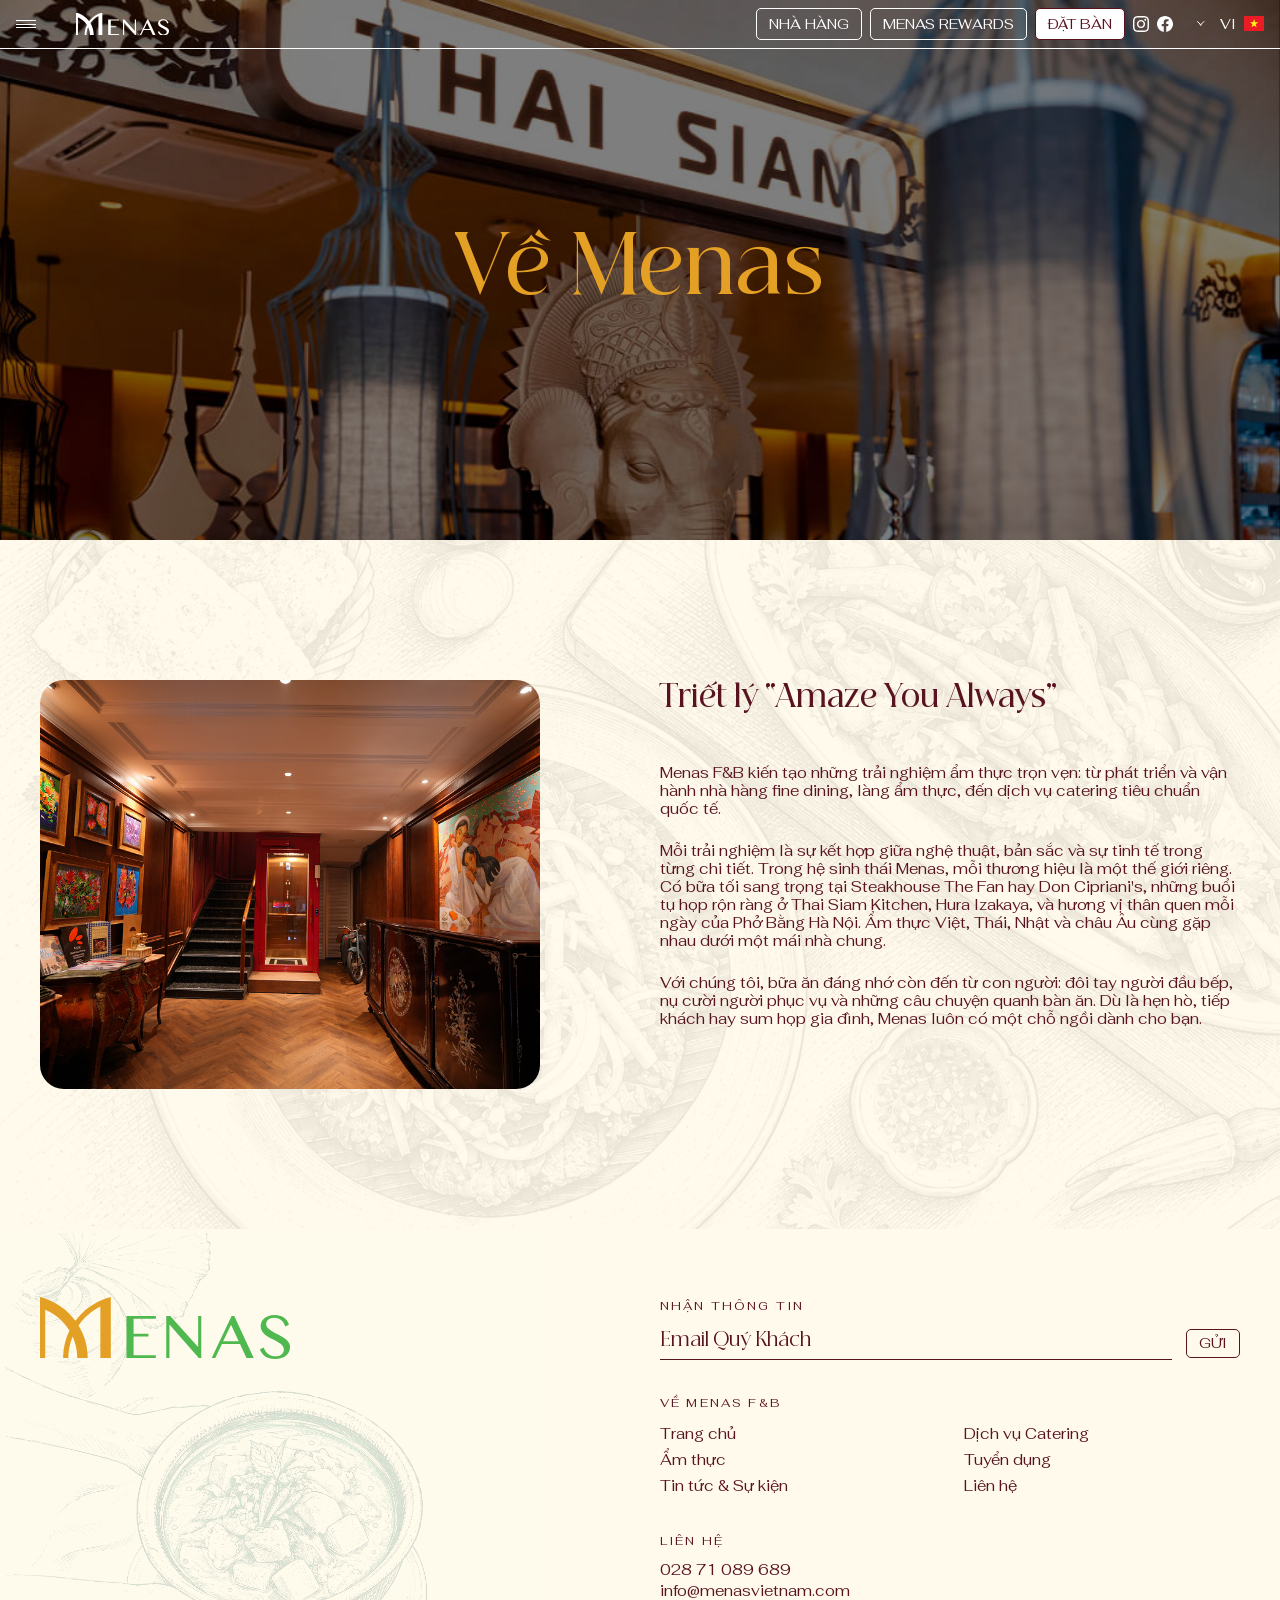
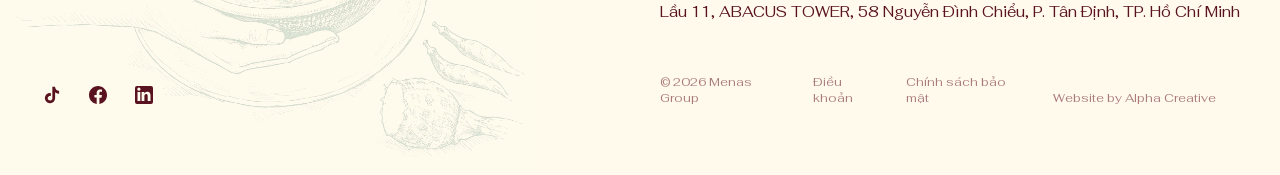
==== commit eedd5492: "add new sec intro" ====
--- a/about.html
+++ b/about.html
@@ -113,139 +113,46 @@
           </div>
         </div>
       </section>
+      <section class="intro style-section">
+        <div class="intro-inner">
+          <div class="intro-left">
+            <div class="intro-image">
+              <img src="./assets/images/del/img-2.jpg" alt="" />
+            </div>
+          </div>
+          <div class="intro-content">
+            <div class="intro-box">
+              <h3 class="heading-3 font-heading color-third">
+                Triết lý “Amaze You Always”
+              </h3>
+              <div class="desc b2 color-third">
+                <p>
+                  Menas F&B kiến tạo những trải nghiệm ẩm thực trọn vẹn: từ phát
+                  triển và vận hành nhà hàng fine dining, làng ẩm thực, đến dịch
+                  vụ catering tiêu chuẩn quốc tế.
+                </p>
+                <p>
+                  Mỗi trải nghiệm là sự kết hợp giữa nghệ thuật, bản sắc và sự
+                  tinh tế trong từng chi tiết. Trong hệ sinh thái Menas, mỗi
+                  thương hiệu là một thế giới riêng. Có bữa tối sang trọng tại
+                  Steakhouse The Fan hay Don Cipriani's, những buổi tụ họp rộn
+                  ràng ở Thai Siam Kitchen, Hura Izakaya, và hương vị thân quen
+                  mỗi ngày của Phở Bằng Hà Nội. Ẩm thực Việt, Thái, Nhật và châu
+                  Âu cùng gặp nhau dưới một mái nhà chung.
+                </p>
+                <p>
+                  Với chúng tôi, bữa ăn đáng nhớ còn đến từ con người: đôi tay
+                  người đầu bếp, nụ cười người phục vụ và những câu chuyện quanh
+                  bàn ăn. Dù là hẹn hò, tiếp khách hay sum họp gia đình, Menas
+                  luôn có một chỗ ngồi dành cho bạn.
+                </p>
+              </div>
+            </div>
+          </div>
+        </div>
+      </section>
     </main>
 
-    <div
-      class="moment-lightbox"
-      data-moment-lightbox
-      aria-hidden="true"
-      inert
-      role="dialog"
-      aria-modal="true"
-      aria-label="Thư viện hình ảnh khoảnh khắc"
-    >
-      <div class="moment-lightbox-toolbar">
-        <span class="moment-counter" data-moment-counter aria-live="polite"
-          >1 / 5</span
-        >
-        <div class="moment-controls">
-          <button
-            class="moment-control"
-            type="button"
-            data-moment-zoom-out
-            aria-label="Thu nhỏ"
-          >
-            <svg
-              width="20"
-              height="20"
-              viewBox="0 0 24 24"
-              fill="none"
-              stroke="currentColor"
-              stroke-width="1.8"
-              stroke-linecap="round"
-              stroke-linejoin="round"
-              aria-hidden="true"
-              focusable="false"
-            >
-              <path d="M5 12h14"></path>
-            </svg>
-          </button>
-          <span class="moment-zoom-level" data-moment-zoom-level>100%</span>
-          <button
-            class="moment-control"
-            type="button"
-            data-moment-zoom-in
-            aria-label="Phóng to"
-          >
-            <svg
-              width="20"
-              height="20"
-              viewBox="0 0 24 24"
-              fill="none"
-              stroke="currentColor"
-              stroke-width="1.8"
-              stroke-linecap="round"
-              stroke-linejoin="round"
-              aria-hidden="true"
-              focusable="false"
-            >
-              <path d="M12 5v14M5 12h14"></path>
-            </svg>
-          </button>
-          <button
-            class="moment-control moment-close"
-            type="button"
-            data-moment-close
-            aria-label="Đóng"
-          >
-            <svg
-              width="20"
-              height="20"
-              viewBox="0 0 24 24"
-              fill="none"
-              stroke="currentColor"
-              stroke-width="1.8"
-              stroke-linecap="round"
-              stroke-linejoin="round"
-              aria-hidden="true"
-              focusable="false"
-            >
-              <path d="M6 6l12 12M18 6L6 18"></path>
-            </svg>
-          </button>
-        </div>
-      </div>
-      <button
-        class="moment-arrow moment-previous"
-        type="button"
-        data-moment-previous
-        aria-label="Ảnh trước"
-      >
-        <svg
-          width="20"
-          height="20"
-          viewBox="0 0 24 24"
-          fill="none"
-          stroke="currentColor"
-          stroke-width="1.8"
-          stroke-linecap="round"
-          stroke-linejoin="round"
-          aria-hidden="true"
-          focusable="false"
-        >
-          <path d="M9 5l7 7-7 7"></path>
-        </svg>
-      </button>
-      <div class="moment-stage" data-moment-stage>
-        <img class="moment-active-image" data-moment-active-image alt="" />
-      </div>
-      <button
-        class="moment-arrow moment-next"
-        type="button"
-        data-moment-next
-        aria-label="Ảnh tiếp theo"
-      >
-        <svg
-          width="20"
-          height="20"
-          viewBox="0 0 24 24"
-          fill="none"
-          stroke="currentColor"
-          stroke-width="1.8"
-          stroke-linecap="round"
-          stroke-linejoin="round"
-          aria-hidden="true"
-          focusable="false"
-        >
-          <path d="M9 5l7 7-7 7"></path>
-        </svg>
-      </button>
-      <div
-        class="moment-thumbnails"
-        data-moment-thumbnails
-        aria-label="Chọn ảnh"
-      ></div>
-    </div>
     <!-- layout -->
     <!-- footer -->
     <script>
--- a/assets/main/css/style.min.css
+++ b/assets/main/css/style.min.css
@@ -1,4 +1,4 @@
 @charset "UTF-8";:root{--font-heading:"Beautique Display",sans-serif;--font-body:"Fahkwang",sans-serif;--color-black:#000000;--color-white:#ffffff;--color-white-2:#fffaeb;--color-primary:#e4a025;--color-secondary:#4fb84f;--color-third:#59121f;--space-8:8px;--space-16:16px;--space-24:24px;--space-32:32px;--space-40:40px;--space-48:48px;--space-56:56px;--space-64:64px;--space-72:72px;--space-80:80px;--spacing-padding:120px 40px}@media (max-width:991px){:root{--space-8:8px;--space-16:8px;--space-24:16px;--space-32:24px;--space-40:32px;--space-48:40px;--space-56:48px;--space-64:56px;--space-72:64px;--space-80:72px;--spacing-padding:64px 16px}}.font-heading{font-family:var(--font-heading)}.font-body{font-family:var(--font-body)}.heading-1{font-size:80px;line-height:1.25}@media (max-width:991px){.heading-1{font-size:40px}}.heading-2{font-size:40px;line-height:1.2}@media (max-width:991px){.heading-2{font-size:30px}}.heading-3{font-size:30px;line-height:1.2}@media (max-width:991px){.heading-3{font-size:24px}}.heading-4{font-size:24px;line-height:1.2}@media (max-width:991px){.heading-4{font-size:20px}}.b1{font-size:19px;line-height:1.2}.b2{font-size:15px;line-height:1.2}.b3{font-size:14px;line-height:1}.b4{font-size:12px;line-height:1.2}.fw-500{font-weight:500}.padding-inner-l{padding-left:124px}@media (max-width:991px){.padding-inner-l{padding-left:24px}}.color-black{color:var(--color-black)}.color-white{color:var(--color-white)}.color-primary{color:var(--color-primary)}.color-secondary{color:var(--color-secondary)}.color-third{color:var(--color-third)}.limit-width{max-width:1440px;width:100%;margin:0 auto}@media (min-width:1024px){.limit-11-col{max-width:91.6666666667%;width:100%;margin:0 auto}.limit-10-col{max-width:83.3333333333%;width:100%;margin:0 auto}.limit-9-col{max-width:75%;width:100%;margin:0 auto}.limit-8-col{max-width:66.6666666667%;width:100%;margin:0 auto}.limit-7-col{max-width:58.3333333333%;width:100%;margin:0 auto}.limit-6-col{max-width:50%;width:100%;margin:0 auto}}.mt-8{margin-top:var(--space-8)}.mt-16{margin-top:var(--space-16)}.mt-24{margin-top:var(--space-24)}.mt-32{margin-top:var(--space-32)}.mt-40{margin-top:var(--space-40)}.mt-48{margin-top:var(--space-48)}.mt-56{margin-top:var(--space-56)}.mt-64{margin-top:var(--space-64)}.mt-72{margin-top:var(--space-72)}.mt-80{margin-top:var(--space-80)}.mb-8{margin-bottom:var(--space-8)}.mb-16{margin-bottom:var(--space-16)}.mb-24{margin-bottom:var(--space-24)}.mb-32{margin-bottom:var(--space-32)}.mb-40{margin-bottom:var(--space-40)}.mb-48{margin-bottom:var(--space-48)}.mb-56{margin-bottom:var(--space-56)}.mb-64{margin-bottom:var(--space-64)}.mb-72{margin-bottom:var(--space-72)}.mb-80{margin-bottom:var(--space-80)}.ml-8{margin-left:var(--space-8)}.ml-16{margin-left:var(--space-16)}.ml-24{margin-left:var(--space-24)}.ml-32{margin-left:var(--space-32)}.ml-40{margin-left:var(--space-40)}.ml-48{margin-left:var(--space-48)}.ml-56{margin-left:var(--space-56)}.ml-64{margin-left:var(--space-64)}.ml-72{margin-left:var(--space-72)}.ml-80{margin-left:var(--space-80)}.mr-8{margin-right:var(--space-8)}.mr-16{margin-right:var(--space-16)}.mr-24{margin-right:var(--space-24)}.mr-32{margin-right:var(--space-32)}.mr-40{margin-right:var(--space-40)}.mr-48{margin-right:var(--space-48)}.mr-56{margin-right:var(--space-56)}.mr-64{margin-right:var(--space-64)}.mr-72{margin-right:var(--space-72)}.mr-80{margin-right:var(--space-80)}.mx-8{margin-left:var(--space-8);margin-right:var(--space-8)}.mx-16{margin-left:var(--space-16);margin-right:var(--space-16)}.mx-24{margin-left:var(--space-24);margin-right:var(--space-24)}.mx-32{margin-left:var(--space-32);margin-right:var(--space-32)}.mx-40{margin-left:var(--space-40);margin-right:var(--space-40)}.mx-48{margin-left:var(--space-48);margin-right:var(--space-48)}.mx-56{margin-left:var(--space-56);margin-right:var(--space-56)}.mx-64{margin-left:var(--space-64);margin-right:var(--space-64)}.mx-72{margin-left:var(--space-72);margin-right:var(--space-72)}.mx-80{margin-left:var(--space-80);margin-right:var(--space-80)}.my-8{margin-top:var(--space-8);margin-bottom:var(--space-8)}.my-16{margin-top:var(--space-16);margin-bottom:var(--space-16)}.my-24{margin-top:var(--space-24);margin-bottom:var(--space-24)}.my-32{margin-top:var(--space-32);margin-bottom:var(--space-32)}.my-40{margin-top:var(--space-40);margin-bottom:var(--space-40)}.my-48{margin-top:var(--space-48);margin-bottom:var(--space-48)}.my-56{margin-top:var(--space-56);margin-bottom:var(--space-56)}.my-64{margin-top:var(--space-64);margin-bottom:var(--space-64)}.my-72{margin-top:var(--space-72);margin-bottom:var(--space-72)}.my-80{margin-top:var(--space-80);margin-bottom:var(--space-80)}.pt-8{padding-top:var(--space-8)}.pt-16{padding-top:var(--space-16)}.pt-24{padding-top:var(--space-24)}.pt-32{padding-top:var(--space-32)}.pt-40{padding-top:var(--space-40)}.pt-48{padding-top:var(--space-48)}.pt-56{padding-top:var(--space-56)}.pt-64{padding-top:var(--space-64)}.pt-72{padding-top:var(--space-72)}.pt-80{padding-top:var(--space-80)}.pb-8{padding-bottom:var(--space-8)}.pb-16{padding-bottom:var(--space-16)}.pb-24{padding-bottom:var(--space-24)}.pb-32{padding-bottom:var(--space-32)}.pb-40{padding-bottom:var(--space-40)}.pb-48{padding-bottom:var(--space-48)}.pb-56{padding-bottom:var(--space-56)}.pb-64{padding-bottom:var(--space-64)}.pb-72{padding-bottom:var(--space-72)}.pb-80{padding-bottom:var(--space-80)}.pl-8{padding-left:var(--space-8)}.pl-16{padding-left:var(--space-16)}.pl-24{padding-left:var(--space-24)}.pl-32{padding-left:var(--space-32)}.pl-40{padding-left:var(--space-40)}.pl-48{padding-left:var(--space-48)}.pl-56{padding-left:var(--space-56)}.pl-64{padding-left:var(--space-64)}.pl-72{padding-left:var(--space-72)}.pl-80{padding-left:var(--space-80)}.pr-8{padding-right:var(--space-8)}.pr-16{padding-right:var(--space-16)}.pr-24{padding-right:var(--space-24)}.pr-32{padding-right:var(--space-32)}.pr-40{padding-right:var(--space-40)}.pr-48{padding-right:var(--space-48)}.pr-56{padding-right:var(--space-56)}.pr-64{padding-right:var(--space-64)}.pr-72{padding-right:var(--space-72)}.pr-80{padding-right:var(--space-80)}.px-8{padding-left:var(--space-8);padding-right:var(--space-8)}.px-16{padding-left:var(--space-16);padding-right:var(--space-16)}.px-24{padding-left:var(--space-24);padding-right:var(--space-24)}.px-32{padding-left:var(--space-32);padding-right:var(--space-32)}.px-40{padding-left:var(--space-40);padding-right:var(--space-40)}.px-48{padding-left:var(--space-48);padding-right:var(--space-48)}.px-56{padding-left:var(--space-56);padding-right:var(--space-56)}.px-64{padding-left:var(--space-64);padding-right:var(--space-64)}.px-72{padding-left:var(--space-72);padding-right:var(--space-72)}.px-80{padding-left:var(--space-80);padding-right:var(--space-80)}.py-8{padding-top:var(--space-8);padding-bottom:var(--space-8)}.py-16{padding-top:var(--space-16);padding-bottom:var(--space-16)}.py-24{padding-top:var(--space-24);padding-bottom:var(--space-24)}.py-32{padding-top:var(--space-32);padding-bottom:var(--space-32)}.py-40{padding-top:var(--space-40);padding-bottom:var(--space-40)}.py-48{padding-top:var(--space-48);padding-bottom:var(--space-48)}.py-56{padding-top:var(--space-56);padding-bottom:var(--space-56)}.py-64{padding-top:var(--space-64);padding-bottom:var(--space-64)}.py-72{padding-top:var(--space-72);padding-bottom:var(--space-72)}.py-80{padding-top:var(--space-80);padding-bottom:var(--space-80)}.gap-8{gap:var(--space-8)}.gap-16{gap:var(--space-16)}.gap-24{gap:var(--space-24)}.gap-32{gap:var(--space-32)}.gap-40{gap:var(--space-40)}.gap-48{gap:var(--space-48)}.gap-56{gap:var(--space-56)}.gap-64{gap:var(--space-64)}.gap-72{gap:var(--space-72)}.gap-80{gap:var(--space-80)}.gap-x-8{column-gap:var(--space-8)}.gap-x-16{column-gap:var(--space-16)}.gap-x-24{column-gap:var(--space-24)}.gap-x-32{column-gap:var(--space-32)}.gap-x-40{column-gap:var(--space-40)}.gap-x-48{column-gap:var(--space-48)}.gap-x-56{column-gap:var(--space-56)}.gap-x-64{column-gap:var(--space-64)}.gap-x-72{column-gap:var(--space-72)}.gap-x-80{column-gap:var(--space-80)}.gap-y-8{row-gap:var(--space-8)}.gap-y-16{row-gap:var(--space-16)}.gap-y-24{row-gap:var(--space-24)}.gap-y-32{row-gap:var(--space-32)}.gap-y-40{row-gap:var(--space-40)}.gap-y-48{row-gap:var(--space-48)}.gap-y-56{row-gap:var(--space-56)}.gap-y-64{row-gap:var(--space-64)}.gap-y-72{row-gap:var(--space-72)}.gap-y-80{row-gap:var(--space-80)}*,:after,:before{box-sizing:border-box}*{margin:0;padding:0;font:inherit}canvas,img,picture,svg,video{display:block;max-width:100%}input,select,textarea{background-color:transparent;outline:0}button{cursor:pointer;background-color:transparent;outline:0;border:0}[type=button],[type=reset],[type=submit],button{-webkit-appearance:button}[type=button]::-moz-focus-inner,[type=reset]::-moz-focus-inner,[type=submit]::-moz-focus-inner,button::-moz-focus-inner{border-style:none;padding:0}[type=button]:-moz-focusring,[type=reset]:-moz-focusring,[type=submit]:-moz-focusring,button:-moz-focusring{outline:1px solid #000}[type=checkbox],[type=radio]{box-sizing:border-box;padding:0}[type=search]::-webkit-search-decoration{-webkit-appearance:none}button:focus{outline:0}a,a:hover{text-decoration:none;cursor:pointer;outline:0;color:inherit}ol,ul{list-style:none;margin:0;padding:0}h1,h2,h3,h4,h5,h6,p{margin:0;padding:0;overflow-wrap:break-word}body{width:100%;min-height:100vh;text-rendering:optimizeLegibility!important;-webkit-font-smoothing:auto!important;-moz-osx-font-smoothing:grayscale!important;font-family:var(--font-body)}.btn-global{display:inline-block;font-size:14px;line-height:1;border-radius:5px;text-transform:uppercase;transition:all .3s ease;padding:8px 12px}.btn-global.btn-outline{border:1px solid var(--color-white);color:var(--color-white);background-color:transparent}.btn-global.btn-outline:hover{color:var(--color-third);border:1px solid var(--color-primary);background-color:var(--color-primary)}.btn-global.btn-bg{background-color:var(--color-white);border:1px solid var(--color-third);color:var(--color-third)}.btn-global.btn-bg:hover{border:1px solid var(--color-primary);background-color:var(--color-primary)}.rolling-text{position:relative;overflow:hidden;display:inline-block;color:var(--color-third)}.rolling-text:hover::before{transform:translate3d(0,0,0)}.rolling-text:hover span{transform:translate3d(0,-200%,0)}.rolling-text::before{content:attr(data-replace);position:absolute;top:0;left:0;width:100%;height:100%;color:var(--color-third);transform-origin:50% 100%;transform:translate3d(0,150%,0);transition:transform .4s cubic-bezier(.76,0,.24,1)}.rolling-text span{display:inline-block;transition:transform .4s cubic-bezier(.76,0,.24,1);color:var(--color-third)}.style-section{position:relative;z-index:3;background-color:var(--color-white-2)}.style-section+.style-section{padding-top:64px}.style-section+.style-section::before{position:absolute;top:0;left:50%;width:calc(100% - max(80px,100vw - 1272px));border-top:1px solid var(--color-third);content:"";transform:translateX(-50%)}@media (max-width:991px){.style-section+.style-section{padding-top:48px}}@media (max-width:767px){.style-section+.style-section::before{width:calc(100% - 48px)}.sectionMoment-all,.sectionNews-all{font-size:11px}}[parallax-image]{position:relative;overflow:hidden}[parallax-image] img{position:absolute;top:0;left:0;width:120%;height:120%;object-fit:cover;transform:translateY(-10%)}.lightpick{--color-stroke:#ccc;--color-bg:#fff;--color-active-is-today:#0f0f0f;--color-active-is-today-opacity:rgba(15, 15, 15, 0.7)}.lightpick .lightpick__days{display:grid;grid-template-columns:repeat(7,1fr);gap:1px;background-color:var(--color-stroke);border:1px solid var(--color-stroke)}.lightpick .lightpick__day{background-color:var(--color-bg)}.lightpick .lightpick__day.is-today{background-image:none;background-color:var(--color-active-is-today);color:var(--color-bg)}.lightpick .lightpick__day.is-end-date,.lightpick .lightpick__day.is-end-date:hover,.lightpick .lightpick__day.is-start-date,.lightpick .lightpick__day.is-start-date:hover{background-image:none;background-color:var(--color-active-is-today);color:var(--color-bg);border-radius:none}.lightpick .lightpick__day:not(.is-disabled):hover{background-image:none;background-color:var(--color-active-is-today-opacity);color:var(--color-bg)}.lightpick .lightpick__month-title,.lightpick .lightpick__month-title>.lightpick__select-months{margin-left:0;padding-left:0;border-radius:0;direction:ltr;text-align:left;width:max-content}.lightpick .lightpick__days-of-the-week{margin-bottom:8px;margin-top:8px}.lightpick .lightpick__day.is-disabled{text-decoration:line-through}.lightpick .lightpick__days div{background-color:var(--color-bg)}.container-swiper{position:relative;width:100%;height:100svh;overflow:hidden}#header{z-index:999;left:0;right:0;top:0;--color-main-line:var(--color-white)}#header.scrolled{--color-main-line:var(--color-third)}#header.scrolled .header-inner{background-color:var(--color-white-2)}#header.scrolled .header-logo img.logo-active{opacity:1;visibility:visible}#header.scrolled .btn-global.btn-bg{background-color:var(--color-third);color:var(--color-white)}#header.scrolled .btn-global.btn-bg:hover{background-color:var(--color-primary)}#header .btn-global.btn-outline{color:var(--color-main-line);border:1px solid var(--color-main-line)}#header .header-inner{position:relative;z-index:8;border-bottom:1px solid var(--color-main-line);padding:8px 16px;transition:background .3s ease}#header .header-ovl{position:fixed;top:0;left:0;width:100%;height:100vh;background-color:rgba(0,0,0,.7);z-index:6;opacity:0;visibility:hidden;transition:all .3s ease}#header .header-menu{position:fixed;top:60px;left:12px;background-image:linear-gradient(rgba(255,250,235,.75),rgba(255,250,235,.75)),url(../../images/icons/bg-pa.png);background-position:center;background-size:cover;background-repeat:no-repeat;height:calc(100vh - 76px);max-width:400px;width:100%;border-radius:20px;padding:24px;z-index:10;opacity:0;visibility:hidden;transition:all .3s ease}@media (max-width:560px){#header .header-menu{right:16px;max-width:calc(100% - 24px)}}#header .header-menu-inner{display:flex;flex-direction:column;gap:32px}#header .header-menu-bottom{padding-top:12px;border-top:1px solid var(--color-third)}#header .header-left{display:flex;align-items:center;gap:40px}@media (max-width:991px){#header .header-left{gap:24px}}#header .header-ham{width:20px;height:8px;position:relative;cursor:pointer;transition:all .3s ease}#header .header-ham.active span:nth-child(1){top:3.5px;transform:rotate(45deg)}#header .header-ham.active span:nth-child(2){opacity:0}#header .header-ham.active span:nth-child(3){top:3.5px;transform:rotate(-45deg)}#header .header-ham::before{content:"";width:44px;height:44px;position:absolute;top:50%;left:50%;transform:translate(-50%,-50%);border-radius:50%}#header .header-ham span{position:absolute;display:block;width:100%;height:1px;background-color:var(--color-main-line);left:0;transition:all .3s ease;opacity:1}#header .header-ham span:nth-child(1){top:0}#header .header-ham span:nth-child(2){top:3.5px}#header .header-ham span:nth-child(3){top:7px}#header .header-logo{height:24px;width:auto;min-width:93px}#header .header-logo img{position:absolute;height:24px;width:auto}#header .header-logo img.logo-active{opacity:0;visibility:hidden;transition:all .3s ease}#header .header-list-button{gap:8px}@media (max-width:991px){#header .header-list-button{--color-main-line:var(--color-third)}#header .header-list-button .btn-bg{background-color:transparent}}#header .header-social-bottom ul{display:flex;align-items:center;gap:8px}#header .header-social-bottom ul svg:hover path{color:var(--color-primary)}#header .header-social-bottom ul svg path{color:var(--color-third);transition:color .3s ease}#header .header-social ul{display:flex;align-items:center;gap:8px}#header .header-social ul svg:hover path{color:var(--color-primary)}#header .header-social ul svg path{color:var(--color-main-line);transition:color .3s ease}#header .header-right{gap:8px}#header .header-lang{margin-left:16px}#header .header-lang .dropdown-custom{position:relative;cursor:pointer}#header .header-lang .icon path{color:var(--color-main-line)}#header .header-lang .dropdown-custom-menu{position:absolute;right:-12px;top:100%;margin-top:16px;background-color:var(--color-white-2);border-radius:10px;padding:10px 0;display:flex;flex-direction:column;align-items:center;gap:4px;width:calc(100% + 12px);opacity:0;visibility:hidden;transition:all .3s ease}#header .header-lang .dropdown-custom-menu.dropdown--active{opacity:1;visibility:visible}#header .header-lang .dropdown-custom-btn{display:flex;align-items:center;gap:4px}#header .header-lang .dropdown-custom-btn .value-select{font-size:14px;line-height:1.2;text-transform:uppercase;color:var(--color-main-line);display:flex;align-items:center;gap:8px;transition:color .3s ease}#header .header-lang .dropdown-custom-btn span{width:27px;text-align:right}#header .header-lang .dropdown-custom-item{width:100%;display:flex;align-items:center;justify-content:center;gap:8px;font-size:14px;line-height:1.2;text-transform:uppercase;color:var(--color-third);padding:4px 0;transition:background .3s ease;cursor:pointer}#header .header-lang .dropdown-custom-item:hover{background-color:var(--color-primary)}#header .header-lang .dropdown-custom-item span{color:var(--color-third);width:27px;text-align:right}.banner{position:sticky;top:0;height:100vh;z-index:1;overflow:hidden;background-color:var(--color-black)}.banner.short-height{height:60vh}.banner::before{content:"";position:absolute;inset:0;background-color:rgba(0,0,0,.5);z-index:2}.banner-content{position:absolute;top:50%;left:50%;transform:translate(-50%,-50%);z-index:3}@media (max-width:991px){.banner-content{max-width:calc(100% - 80px);width:100%}}.banner-inner{width:100%;height:100%}.banner-thum{width:100%;height:100%}.banner .video{width:100%;height:100%}.banner .video iframe{position:absolute;top:50%;left:50%;width:100%;height:100%;transform:translate(-50%,-50%) scale(1.2)}.banner-slider{width:100%;height:100%}.banner-image{width:100%;height:100%}.banner-image img{width:100%;height:100%;object-fit:cover}#footer{background-color:var(--color-white-2)}.footer-container{position:relative;display:grid;grid-template-columns:minmax(280px,1fr) minmax(0,1fr);min-height:525px;padding:68px max(40px,(100vw - 1272px) / 2);color:var(--color-third);font-family:var(--font-body)}.footer-container::after{position:absolute;z-index:0;top:0;bottom:0;left:0;width:min(42%,680px);background:transparent url(../../images/icons/pattern-footer.webp) no-repeat left center/contain;content:"";pointer-events:none;opacity:.18}.footer-left{position:relative;z-index:1;display:flex;flex-direction:column;align-items:flex-start;justify-content:space-between;min-height:390px;padding:0}.footer-logo{display:inline-flex;width:250px;margin-top:0}.footer-logo img{display:block;width:100%;height:auto}.footer-social{display:flex;align-items:center;gap:22px}.footer-social-mobile{display:none}.footer-social-link{display:inline-flex;width:24px;height:24px;align-items:center;justify-content:center;color:var(--color-third);transition:color .2s ease}.footer-social-link svg{display:block;width:100%;height:100%}.footer-social-link:focus-visible,.footer-social-link:hover{color:var(--color-primary)}.footer-right{position:relative;z-index:1;display:flex;flex-direction:column;gap:36px;padding:2px 0 0 20px}.footer-title{display:block;margin:0 0 12px;color:var(--color-third);font-family:var(--font-body);font-size:12px;font-weight:400;letter-spacing:.18em;line-height:1.3;text-transform:uppercase}.footer-newsletter-field{display:flex;align-items:center;gap:14px}.footer-newsletter-field input{width:100%;min-width:0;padding:0 0 4px;border:0;border-bottom:1px solid var(--color-third);border-radius:0;outline:0;background:0 0;color:var(--color-third);font-family:var(--font-heading);font-size:19px}.footer-newsletter-field input::placeholder{color:var(--color-third);opacity:1}.footer-newsletter-field input:focus-visible{border-bottom-color:var(--color-primary)}.footer-newsletter-field button{flex:0 0 auto;padding:5px 12px;border:1px solid var(--color-third);border-radius:5px;background:0 0;color:var(--color-third);font-family:var(--font-body);font-size:14px;line-height:1.2;text-transform:uppercase;transition:color .2s ease,background-color .2s ease,border-color .2s ease}.footer-newsletter-field button:focus-visible,.footer-newsletter-field button:hover{border-color:var(--color-primary);background-color:var(--color-primary)}.footer-navigation .footer-title{margin-bottom:10px}.footer-links{display:grid;grid-auto-flow:column;grid-template-rows:repeat(3,auto);grid-template-columns:1fr 1fr;column-gap:28px;row-gap:2px;margin:0;padding:0;list-style:none}.footer-contact a,.footer-contact p,.footer-links a{margin:0;color:var(--color-third);font-size:15px;line-height:1.4;text-decoration:none}.footer-contact a,.footer-links a{transition:color .2s ease}.footer-contact a:focus-visible,.footer-contact a:hover,.footer-links a:focus-visible,.footer-links a:hover{color:var(--color-primary)}.footer-contact{display:flex;flex-direction:column;font-style:normal}.footer-contact .footer-title{margin-bottom:10px}.footer-right>.footer-social{display:none;margin-top:-18px}.footer-bottom{display:grid;grid-template-columns:auto 1fr auto;align-items:end;gap:12px 24px;margin-top:auto;color:#a8797b;font-size:12px;line-height:1.35}.footer-bottom p{margin:0}.footer-bottom a{color:inherit;text-decoration:none}.footer-bottom a:focus-visible,.footer-bottom a:hover{color:var(--color-third)}.footer-copyright{grid-column:1/-1}.footer-legal{display:flex;gap:22px}@media (max-width:991px){.footer-legal{flex-wrap:wrap}}.footer-credit{justify-self:end;white-space:nowrap}@media (max-width:991px){.footer-container{grid-template-columns:minmax(220px,.8fr) minmax(0,1.2fr);min-height:480px;padding:56px 32px}.footer-left{min-height:360px}.footer-logo{width:210px}.footer-right{gap:28px;padding-left:12px}.footer-bottom{grid-template-columns:1fr auto}.footer-copyright{grid-column:1/-1}.footer-credit{grid-column:1/-1;justify-self:start}}@media (max-width:767px){.footer-container{grid-template-columns:1fr;gap:38px;padding:44px 24px 32px}.footer-left{min-height:0}.footer-social-desktop{display:none}.footer-container::after{width:100%;height:250px;bottom:auto}.footer-logo{width:190px}.footer-right{margin-top:2px}.footer-right>.footer-social{display:flex;margin-top:-16px;gap:16px}.footer-right{gap:30px;padding:0}.footer-newsletter-field input{font-size:18px}.footer-links{column-gap:12px}.footer-contact a,.footer-contact p,.footer-links a{font-size:13px}.footer-bottom{grid-template-columns:1fr;align-items:start}.footer-copyright,.footer-credit{grid-column:auto}.footer-legal{gap:16px}}.dining{padding-bottom:64px}.dining-inner{--dining-gutter:max(40px, calc((100vw - 1272px) / 2));width:100%;padding:64px 0 0 var(--dining-gutter)}.dining-heading{margin-bottom:32px}.dining-box{position:relative;width:100%;aspect-ratio:404/545;border-radius:20px;overflow:hidden;cursor:pointer}.dining-box:hover .dining-image{transform:scale(1.05)}.dining-card-link{position:absolute;inset:0;z-index:1}.dining-image{width:100%;height:100%;transition:transform .4s ease;transform-origin:center}.dining-image img{width:120%;height:120%;object-fit:cover;display:block}.dining-content{position:absolute;inset:0;z-index:2;background:linear-gradient(rgba(0,0,0,0) 0,rgba(0,0,0,.8) 60%);border-radius:20px;overflow:hidden;display:flex;flex-direction:column;justify-content:flex-end;padding:24px;pointer-events:none}.dining-name{border-bottom:1px dashed var(--color-white);padding-bottom:12px;margin-bottom:24px}.dining-link{display:flex;align-items:center;justify-content:space-between;pointer-events:auto}.dining-menu{transition:color .25s ease}.dining-menu:focus-visible,.dining-menu:hover{color:var(--color-primary)}.dining-slider{--gap:24px;--per-view:3.4;--pad-left:0px;--btn-size:44px;--btn-gap:16px;position:relative;--slide-w:calc(
     (100% - var(--pad-left) - var(--gap) * (var(--per-view) - 1)) /
       var(--per-view)
-  )}.dining-slider .swiper{width:calc(100% + var(--dining-gutter));margin-left:calc(-1 * var(--dining-gutter));padding-left:var(--dining-gutter);padding-right:var(--gap)}.dining-slider .swiper-button-next,.dining-slider .swiper-button-prev{position:absolute;top:50%;right:auto;z-index:5;width:var(--btn-size);height:var(--btn-size);margin:0}.dining-slider .swiper-button-next{left:calc(var(--pad-left) + var(--slide-w) * 3 + var(--gap) * 2);transform:translate(calc(-100% - 22px),-50%)}.dining-slider .swiper-button-prev{left:calc(var(--pad-left) + var(--slide-w) * 3 + var(--gap) * 2);transform:translate(calc(-200% - 22px - var(--btn-gap)),-50%)}@media (max-width:991px){.dining-slider{--gap:16px}}@media (max-width:991px){.dining-slider .swiper-button-next{left:auto;right:16px;transform:translateY(-50%)}.dining-slider .swiper-button-prev{left:auto;right:calc(16px + var(--btn-size) + var(--btn-gap));transform:translateY(-50%)}}.dining .btn-custom{height:32px;width:100px;border:1px solid var(--color-third);background-color:var(--color-white-2);border-radius:4px;top:40px;margin:0;transition:color .25s ease,background-color .25s ease,border-color .25s ease}.dining .btn-custom::after{content:unset;font-size:0}.dining .btn-custom.swiper-button-prev::after{content:"←"}.dining .btn-custom.swiper-button-next::after{content:"→"}.dining .btn-custom::after{color:var(--color-third);font-family:var(--font-body);font-size:25px;line-height:1;transform:translateY(-1px)}.dining .btn-custom:focus-visible,.dining .btn-custom:hover{background-color:var(--color-primary);border-color:var(--color-primary)}.dining .btn-custom:focus-visible::after,.dining .btn-custom:hover::after{color:var(--color-third)}@media (max-width:991px){.dining .btn-custom{display:none}}@media (max-width:991px){.dining{padding-bottom:48px}.dining-inner{--dining-gutter:32px}}@media (max-width:575px){.dining-inner{--dining-gutter:24px}}.sectionNews{padding:56px 0 0}.sectionNews-heading{display:flex;align-items:center;justify-content:space-between;width:calc(100% - max(80px,100vw - 1272px));max-width:1272px;margin:0 auto 28px}.sectionNews-title{margin:0}.sectionNews-all{display:inline-flex;align-items:center;justify-content:center;padding:7px 13px;border:1px solid var(--color-third);border-radius:5px;color:var(--color-third);font-family:var(--font-body);font-size:13px;line-height:1.2;text-decoration:none;text-transform:uppercase;transition:color .3s ease,background-color .3s ease}.sectionNews-all:focus-visible,.sectionNews-all:hover{border-color:var(--color-primary);background:var(--color-primary)}.sectionNews-panel{position:relative;display:grid;grid-template-columns:minmax(0,1fr) minmax(0,1fr);align-items:center;gap:40px;min-height:604px;margin:0 10px;padding:56px max(30px,(100vw - 1272px) / 2 - 10px);overflow:hidden;border-radius:30px;background:#4b111d;color:var(--color-white)}.sectionNews-background{position:absolute;z-index:0;inset:0;display:grid;place-items:center;overflow:hidden;pointer-events:none}.sectionNews-background-image-wrap{position:absolute;top:60%;left:0;width:100%;transform:translateY(-50%)}.sectionNews-background img{position:relative;display:block;width:100%;height:auto;max-width:none;user-select:none;-webkit-user-drag:none;will-change:transform}.sectionNews-content{position:relative;z-index:2;display:flex;flex-direction:column;align-self:stretch;padding:8px 0}.sectionNews-copy{will-change:opacity,transform}.sectionNews-article-title{max-width:500px;margin:0 0 10px;color:var(--color-primary);font-size:24px;line-height:29px;font-weight:500;transition:color .3s ease}.sectionNews-article-title a{color:inherit;text-decoration:none;transition:color .3s ease}.sectionNews-article-title a:focus-visible,.sectionNews-article-title a:hover{color:var(--color-white)}.sectionNews-date{display:block;margin-bottom:30px;color:rgba(255,250,235,.55);font-family:var(--font-body);font-size:15px}.sectionNews-description{max-width:410px;margin:0;color:var(--color-white);font-family:var(--font-body);font-size:15px;line-height:1.5}.sectionNews-controls{display:flex;justify-content:flex-start;gap:10px;margin-top:auto;padding-top:32px}.sectionNews-arrow{position:relative;display:inline-flex;align-items:center;justify-content:center;width:120px;height:32px;padding:0;border:1px solid var(--color-white-2);border-radius:5px;background:0 0;color:var(--color-white-2);font-family:var(--font-body);cursor:pointer;transition:color .3s ease,background-color .3s ease,border-color .3s ease}.sectionNews-arrow span{position:absolute;inset:0;display:grid;place-items:center;font-size:24px;line-height:1;text-align:center;transform:translateY(-1px)}.sectionNews-arrow:focus-visible,.sectionNews-arrow:hover{border-color:var(--color-primary);background:var(--color-primary);color:var(--color-third)}.sectionNews-slider{position:relative;z-index:2;width:100%;height:464px;overflow:hidden}.sectionNews-slider .swiper-slide{overflow:hidden}.sectionNews-image-link{display:block;width:100%;height:100%;overflow:hidden;user-select:none;-webkit-user-drag:none}.sectionNews-image{display:block;width:120%;height:100%;max-width:none;object-fit:cover;will-change:transform}@media (max-width:991px){.sectionNews{padding-top:44px}.sectionNews-heading{width:calc(100% - 64px);margin-bottom:20px}.sectionNews-panel{grid-template-columns:minmax(0,1fr) minmax(0,1fr);gap:24px;min-height:480px;padding:40px 22px;border-radius:20px}.sectionNews-slider{height:400px}.sectionNews-date{margin-bottom:20px}}@media (max-width:767px){.sectionNews-all{font-size:11px}.sectionNews-heading{width:calc(100% - 48px)}.sectionNews-panel{display:flex;flex-direction:column;align-items:stretch;gap:0;min-height:0;margin:0 24px;padding:0 0 24px;border-radius:18px}.sectionNews-background-image-wrap{top:auto;bottom:0;transform:none}.sectionNews-slider{order:0;width:calc(100% - 24px);height:auto;margin:12px 12px 0;aspect-ratio:1.35/1;border-radius:0}.sectionNews-content{order:1;flex:0 0 auto;height:calc(var(--news-copy-height,200px) + 82px);padding:20px 12px 0}.sectionNews-article-title{margin-bottom:8px;font-size:24px}.sectionNews-date{margin-bottom:16px;font-size:12px}.sectionNews-description{font-size:13px}.sectionNews-controls{position:absolute;right:12px;bottom:0;z-index:2;justify-content:flex-end;gap:8px;padding-top:0}.sectionNews-arrow{flex:0 0 72px;width:72px;height:32px}}.sectionTestimonials{padding:56px 0 64px}.sectionTestimonials-inner{width:calc(100% - max(80px,100vw - 1272px));max-width:1272px;margin:0 auto}.sectionTestimonials-title{margin:0 0 28px}.sectionTestimonials-slider{position:relative;overflow:hidden}.sectionTestimonials-card{position:relative;display:flex;min-height:460px;flex-direction:column;padding:22px 20px;overflow:hidden;border-radius:20px;background:var(--color-third);color:var(--color-white-2);isolation:isolate}.sectionTestimonials-image{position:absolute;z-index:-2;inset:0;overflow:hidden;background:var(--color-third)}.sectionTestimonials-image::after{position:absolute;inset:0;background:linear-gradient(180deg,rgba(0,0,0,.7),rgba(0,0,0,.42));content:""}.sectionTestimonials-image img{display:block;width:100%;height:130%;object-fit:cover;will-change:transform}.sectionTestimonials-rating{margin-bottom:32px;color:var(--color-primary);font-size:22px;letter-spacing:5px;line-height:1}.sectionTestimonials-quote{max-width:440px;margin:0 0 16px;color:var(--color-primary);font-family:var(--font-heading);font-size:19px;font-weight:500;line-height:24px;letter-spacing:.57px}.sectionTestimonials-author{margin:0;color:var(--color-white-2);font-family:var(--font-body);font-size:12px;line-height:14px;letter-spacing:2.64px;text-transform:uppercase}.sectionTestimonials-controls{position:absolute;right:16px;bottom:16px;z-index:2;display:flex;gap:8px}.sectionTestimonials-arrow{display:flex;align-items:center;justify-content:center;width:104px;height:32px;border:1px solid var(--color-white-2);border-radius:5px;background:0 0;color:var(--color-white-2);font:inherit;font-size:25px;cursor:pointer}.sectionTestimonials-arrow span{display:block;transform:translateY(-1px)}.sectionTestimonials-arrow{transition:background-color .2s ease,color .2s ease}.sectionTestimonials-arrow:focus-visible,.sectionTestimonials-arrow:hover{border-color:var(--color-primary);background:var(--color-primary);color:var(--color-third)}.sectionTestimonials-stats{display:grid;grid-template-columns:repeat(3,minmax(0,1fr));gap:16px;margin-top:24px}.sectionTestimonials-stat{display:flex;min-height:62px;align-items:center;justify-content:center;gap:16px;padding:10px 14px;border:1px solid var(--color-third);border-radius:10px;color:var(--color-third);font-family:var(--font-body);font-size:15px;line-height:21px}.sectionTestimonials-stat-value{color:var(--color-primary);font-family:var(--font-heading);font-size:30px;line-height:36px;font-weight:500;white-space:nowrap}@media (max-width:767px){.sectionTestimonials{padding:44px 0 48px}.sectionTestimonials-inner{width:calc(100% - 44px)}.sectionTestimonials-title{margin-bottom:20px}.sectionTestimonials-card{min-height:390px;padding:18px 16px;border-radius:16px}.sectionTestimonials-rating{margin-bottom:28px}.sectionTestimonials-quote{font-size:22px}.sectionTestimonials-controls{right:12px;bottom:12px}.sectionTestimonials-arrow{width:72px}.sectionTestimonials-stats{grid-template-columns:1fr;gap:10px;margin-top:16px}.sectionTestimonials-stat{justify-content:flex-start;min-height:56px;padding-left:18%}}.sectionMoment{padding:56px 0 64px;overflow:hidden}.sectionMoment-heading{display:flex;align-items:center;justify-content:space-between;width:calc(100% - max(80px,100vw - 1272px));max-width:1272px;margin:0 auto 28px}.sectionMoment-title{margin:0}.sectionMoment-all{display:inline-flex;align-items:center;justify-content:center;padding:7px 13px;border:1px solid var(--color-third);border-radius:5px;background:0 0;color:var(--color-third);text-decoration:none;font-family:var(--font-body);font-size:13px;line-height:1.2;text-transform:uppercase;cursor:pointer;transition:color .2s ease,background-color .2s ease}.sectionMoment-all:focus-visible,.sectionMoment-all:hover{border-color:var(--color-primary);background:var(--color-primary);color:var(--color-third)}.moment-marquee{width:100%;overflow:hidden}.moment-track{display:flex;width:max-content;transform:translate3d(0,0,0);animation:moment-marquee 55s linear infinite}@keyframes moment-marquee{to{transform:translate3d(-50%,0,0)}}.moment-list{display:flex;flex:0 0 auto;align-items:center;gap:16px;padding:0 16px 0 0}.moment-item{display:block;flex:0 0 auto;height:clamp(280px,31vw,590px);max-height:590px;padding:0;overflow:hidden;border:0;border-radius:16px;background:0 0;cursor:zoom-in}.moment-item img{display:block;width:auto;height:100%;max-height:590px;max-width:none;object-fit:cover;transition:transform .45s cubic-bezier(.2,.65,.3,1)}.moment-item:focus-visible img,.moment-item:hover img{transform:scale(1.05)}.moment-lightbox{position:fixed;z-index:2000;inset:0;display:none;pointer-events:none;flex-direction:column;align-items:center;gap:14px;padding:12px 16px 18px;background:rgba(12,12,12,.96);color:#f5f5f5}.moment-lightbox.is-open{display:flex;pointer-events:auto}.moment-lightbox-toolbar{display:flex;flex:0 0 40px;align-items:center;justify-content:space-between;width:100%}.moment-counter,.moment-zoom-level{color:#d6d6d6;font-family:var(--font-body);font-size:13px}.moment-controls{display:flex;align-items:center;gap:10px}.moment-arrow,.moment-control{display:inline-flex;align-items:center;justify-content:center;border:0;border-radius:50%;background:rgba(255,255,255,.13);color:#fff;cursor:pointer;transition:background-color .2s ease,opacity .2s ease}.moment-arrow:focus-visible,.moment-arrow:hover,.moment-control:focus-visible,.moment-control:hover{background:rgba(255,255,255,.28)}.moment-arrow:disabled,.moment-control:disabled{cursor:default;opacity:.38}.moment-control{width:40px;height:40px;font-size:23px;line-height:1}.moment-close{margin-left:2px}.moment-lightbox svg{display:block;flex:0 0 auto}.moment-stage{display:flex;flex:1 1 auto;align-items:center;justify-content:center;width:100%;min-height:0;overflow:hidden}.moment-active-image{display:block;max-width:min(86vw,1500px);max-height:100%;object-fit:contain;transform:scale(1);transform-origin:center;transition:transform .2s ease;user-select:none}.moment-arrow{position:absolute;z-index:1;top:50%;width:42px;height:42px;font-size:30px;line-height:1;transform:translateY(-50%)}.moment-previous{left:16px}.moment-previous svg{transform:rotate(180deg)}.moment-next{right:16px}.moment-thumbnails{display:flex;flex:0 0 58px;justify-content:center;gap:8px;width:min(100%,680px);overflow-x:auto;overflow-y:hidden;padding:2px 0 4px}.moment-thumbnail{flex:0 0 70px;width:70px;height:52px;padding:0;overflow:hidden;border:1px solid transparent;border-radius:7px;background:0 0;cursor:pointer;opacity:.58;transition:opacity .2s ease,border-color .2s ease}.moment-thumbnail img{display:block;width:100%;height:100%;object-fit:cover}.moment-thumbnail.is-active,.moment-thumbnail:focus-visible,.moment-thumbnail:hover{border-color:#fff;opacity:1}@media (max-width:991px){.sectionMoment{padding:44px 0 48px}.sectionMoment-heading{margin-bottom:20px;width:calc(100% - 64px)}.moment-item{height:clamp(250px,48vw,440px);border-radius:12px}}@media (max-width:575px){.sectionMoment-heading{width:calc(100% - 48px)}.sectionMoment-heading{align-items:flex-end}.sectionMoment-title{font-size:24px}.sectionMoment-all{padding:6px 9px;font-size:11px}.moment-list{gap:10px;padding-right:10px}.moment-item{height:62vw;max-height:360px;border-radius:10px}.moment-lightbox{gap:10px;padding:10px 10px 12px}.moment-controls{gap:6px}.moment-control{width:36px;height:36px}.moment-active-image{max-width:90vw}.moment-arrow{top:46%;width:36px;height:36px}.moment-previous{left:8px}.moment-next{right:8px}.moment-thumbnail{flex-basis:62px;width:62px;height:46px}}@media (max-width:767px){.sectionMoment-all{font-size:11px}}@media (prefers-reduced-motion:reduce){.moment-control,.moment-item img,.moment-thumbnail{transition-duration:0s}}+  )}.dining-slider .swiper{width:calc(100% + var(--dining-gutter));margin-left:calc(-1 * var(--dining-gutter));padding-left:var(--dining-gutter);padding-right:var(--gap)}.dining-slider .swiper-button-next,.dining-slider .swiper-button-prev{position:absolute;top:50%;right:auto;z-index:5;width:var(--btn-size);height:var(--btn-size);margin:0}.dining-slider .swiper-button-next{left:calc(var(--pad-left) + var(--slide-w) * 3 + var(--gap) * 2);transform:translate(calc(-100% - 22px),-50%)}.dining-slider .swiper-button-prev{left:calc(var(--pad-left) + var(--slide-w) * 3 + var(--gap) * 2);transform:translate(calc(-200% - 22px - var(--btn-gap)),-50%)}@media (max-width:991px){.dining-slider{--gap:16px}}@media (max-width:991px){.dining-slider .swiper-button-next{left:auto;right:16px;transform:translateY(-50%)}.dining-slider .swiper-button-prev{left:auto;right:calc(16px + var(--btn-size) + var(--btn-gap));transform:translateY(-50%)}}.dining .btn-custom{height:32px;width:100px;border:1px solid var(--color-third);background-color:var(--color-white-2);border-radius:4px;top:40px;margin:0;transition:color .25s ease,background-color .25s ease,border-color .25s ease}.dining .btn-custom::after{content:unset;font-size:0}.dining .btn-custom.swiper-button-prev::after{content:"←"}.dining .btn-custom.swiper-button-next::after{content:"→"}.dining .btn-custom::after{color:var(--color-third);font-family:var(--font-body);font-size:25px;line-height:1;transform:translateY(-1px)}.dining .btn-custom:focus-visible,.dining .btn-custom:hover{background-color:var(--color-primary);border-color:var(--color-primary)}.dining .btn-custom:focus-visible::after,.dining .btn-custom:hover::after{color:var(--color-third)}@media (max-width:991px){.dining .btn-custom{display:none}}@media (max-width:991px){.dining{padding-bottom:48px}.dining-inner{--dining-gutter:32px}}@media (max-width:575px){.dining-inner{--dining-gutter:24px}}.sectionNews{padding:56px 0 0}.sectionNews-heading{display:flex;align-items:center;justify-content:space-between;width:calc(100% - max(80px,100vw - 1272px));max-width:1272px;margin:0 auto 28px}.sectionNews-title{margin:0}.sectionNews-all{display:inline-flex;align-items:center;justify-content:center;padding:7px 13px;border:1px solid var(--color-third);border-radius:5px;color:var(--color-third);font-family:var(--font-body);font-size:13px;line-height:1.2;text-decoration:none;text-transform:uppercase;transition:color .3s ease,background-color .3s ease}.sectionNews-all:focus-visible,.sectionNews-all:hover{border-color:var(--color-primary);background:var(--color-primary)}.sectionNews-panel{position:relative;display:grid;grid-template-columns:minmax(0,1fr) minmax(0,1fr);align-items:center;gap:40px;min-height:604px;margin:0 10px;padding:56px max(30px,(100vw - 1272px) / 2 - 10px);overflow:hidden;border-radius:30px;background:#4b111d;color:var(--color-white)}.sectionNews-background{position:absolute;z-index:0;inset:0;display:grid;place-items:center;overflow:hidden;pointer-events:none}.sectionNews-background-image-wrap{position:absolute;top:60%;left:0;width:100%;transform:translateY(-50%)}.sectionNews-background img{position:relative;display:block;width:100%;height:auto;max-width:none;user-select:none;-webkit-user-drag:none;will-change:transform}.sectionNews-content{position:relative;z-index:2;display:flex;flex-direction:column;align-self:stretch;padding:8px 0}.sectionNews-copy{will-change:opacity,transform}.sectionNews-article-title{max-width:500px;margin:0 0 10px;color:var(--color-primary);font-size:24px;line-height:29px;font-weight:500;transition:color .3s ease}.sectionNews-article-title a{color:inherit;text-decoration:none;transition:color .3s ease}.sectionNews-article-title a:focus-visible,.sectionNews-article-title a:hover{color:var(--color-white)}.sectionNews-date{display:block;margin-bottom:30px;color:rgba(255,250,235,.55);font-family:var(--font-body);font-size:15px}.sectionNews-description{max-width:410px;margin:0;color:var(--color-white);font-family:var(--font-body);font-size:15px;line-height:1.5}.sectionNews-controls{display:flex;justify-content:flex-start;gap:10px;margin-top:auto;padding-top:32px}.sectionNews-arrow{position:relative;display:inline-flex;align-items:center;justify-content:center;width:120px;height:32px;padding:0;border:1px solid var(--color-white-2);border-radius:5px;background:0 0;color:var(--color-white-2);font-family:var(--font-body);cursor:pointer;transition:color .3s ease,background-color .3s ease,border-color .3s ease}.sectionNews-arrow span{position:absolute;inset:0;display:grid;place-items:center;font-size:24px;line-height:1;text-align:center;transform:translateY(-1px)}.sectionNews-arrow:focus-visible,.sectionNews-arrow:hover{border-color:var(--color-primary);background:var(--color-primary);color:var(--color-third)}.sectionNews-slider{position:relative;z-index:2;width:100%;height:464px;overflow:hidden}.sectionNews-slider .swiper-slide{overflow:hidden}.sectionNews-image-link{display:block;width:100%;height:100%;overflow:hidden;user-select:none;-webkit-user-drag:none}.sectionNews-image{display:block;width:120%;height:100%;max-width:none;object-fit:cover;will-change:transform}@media (max-width:991px){.sectionNews{padding-top:44px}.sectionNews-heading{width:calc(100% - 64px);margin-bottom:20px}.sectionNews-panel{grid-template-columns:minmax(0,1fr) minmax(0,1fr);gap:24px;min-height:480px;padding:40px 22px;border-radius:20px}.sectionNews-slider{height:400px}.sectionNews-date{margin-bottom:20px}}@media (max-width:767px){.sectionNews-all{font-size:11px}.sectionNews-heading{width:calc(100% - 48px)}.sectionNews-panel{display:flex;flex-direction:column;align-items:stretch;gap:0;min-height:0;margin:0 24px;padding:0 0 24px;border-radius:18px}.sectionNews-background-image-wrap{top:auto;bottom:0;transform:none}.sectionNews-slider{order:0;width:calc(100% - 24px);height:auto;margin:12px 12px 0;aspect-ratio:1.35/1;border-radius:0}.sectionNews-content{order:1;flex:0 0 auto;height:calc(var(--news-copy-height,200px) + 82px);padding:20px 12px 0}.sectionNews-article-title{margin-bottom:8px;font-size:24px}.sectionNews-date{margin-bottom:16px;font-size:12px}.sectionNews-description{font-size:13px}.sectionNews-controls{position:absolute;right:12px;bottom:0;z-index:2;justify-content:flex-end;gap:8px;padding-top:0}.sectionNews-arrow{flex:0 0 72px;width:72px;height:32px}}.sectionTestimonials{padding:56px 0 64px}.sectionTestimonials-inner{width:calc(100% - max(80px,100vw - 1272px));max-width:1272px;margin:0 auto}.sectionTestimonials-title{margin:0 0 28px}.sectionTestimonials-slider{position:relative;overflow:hidden}.sectionTestimonials-card{position:relative;display:flex;min-height:460px;flex-direction:column;padding:22px 20px;overflow:hidden;border-radius:20px;background:var(--color-third);color:var(--color-white-2);isolation:isolate}.sectionTestimonials-image{position:absolute;z-index:-2;inset:0;overflow:hidden;background:var(--color-third)}.sectionTestimonials-image::after{position:absolute;inset:0;background:linear-gradient(180deg,rgba(0,0,0,.7),rgba(0,0,0,.42));content:""}.sectionTestimonials-image img{display:block;width:100%;height:130%;object-fit:cover;will-change:transform}.sectionTestimonials-rating{margin-bottom:32px;color:var(--color-primary);font-size:22px;letter-spacing:5px;line-height:1}.sectionTestimonials-quote{max-width:440px;margin:0 0 16px;color:var(--color-primary);font-family:var(--font-heading);font-size:19px;font-weight:500;line-height:24px;letter-spacing:.57px}.sectionTestimonials-author{margin:0;color:var(--color-white-2);font-family:var(--font-body);font-size:12px;line-height:14px;letter-spacing:2.64px;text-transform:uppercase}.sectionTestimonials-controls{position:absolute;right:16px;bottom:16px;z-index:2;display:flex;gap:8px}.sectionTestimonials-arrow{display:flex;align-items:center;justify-content:center;width:104px;height:32px;border:1px solid var(--color-white-2);border-radius:5px;background:0 0;color:var(--color-white-2);font:inherit;font-size:25px;cursor:pointer}.sectionTestimonials-arrow span{display:block;transform:translateY(-1px)}.sectionTestimonials-arrow{transition:background-color .2s ease,color .2s ease}.sectionTestimonials-arrow:focus-visible,.sectionTestimonials-arrow:hover{border-color:var(--color-primary);background:var(--color-primary);color:var(--color-third)}.sectionTestimonials-stats{display:grid;grid-template-columns:repeat(3,minmax(0,1fr));gap:16px;margin-top:24px}.sectionTestimonials-stat{display:flex;min-height:62px;align-items:center;justify-content:center;gap:16px;padding:10px 14px;border:1px solid var(--color-third);border-radius:10px;color:var(--color-third);font-family:var(--font-body);font-size:15px;line-height:21px}.sectionTestimonials-stat-value{color:var(--color-primary);font-family:var(--font-heading);font-size:30px;line-height:36px;font-weight:500;white-space:nowrap}@media (max-width:767px){.sectionTestimonials{padding:44px 0 48px}.sectionTestimonials-inner{width:calc(100% - 44px)}.sectionTestimonials-title{margin-bottom:20px}.sectionTestimonials-card{min-height:390px;padding:18px 16px;border-radius:16px}.sectionTestimonials-rating{margin-bottom:28px}.sectionTestimonials-quote{font-size:22px}.sectionTestimonials-controls{right:12px;bottom:12px}.sectionTestimonials-arrow{width:72px}.sectionTestimonials-stats{grid-template-columns:1fr;gap:10px;margin-top:16px}.sectionTestimonials-stat{justify-content:flex-start;min-height:56px;padding-left:18%}}.sectionMoment{padding:56px 0 64px;overflow:hidden}.sectionMoment-heading{display:flex;align-items:center;justify-content:space-between;width:calc(100% - max(80px,100vw - 1272px));max-width:1272px;margin:0 auto 28px}.sectionMoment-title{margin:0}.sectionMoment-all{display:inline-flex;align-items:center;justify-content:center;padding:7px 13px;border:1px solid var(--color-third);border-radius:5px;background:0 0;color:var(--color-third);text-decoration:none;font-family:var(--font-body);font-size:13px;line-height:1.2;text-transform:uppercase;cursor:pointer;transition:color .2s ease,background-color .2s ease}.sectionMoment-all:focus-visible,.sectionMoment-all:hover{border-color:var(--color-primary);background:var(--color-primary);color:var(--color-third)}.moment-marquee{width:100%;overflow:hidden}.moment-track{display:flex;width:max-content;transform:translate3d(0,0,0);animation:moment-marquee 55s linear infinite}@keyframes moment-marquee{to{transform:translate3d(-50%,0,0)}}.moment-list{display:flex;flex:0 0 auto;align-items:center;gap:16px;padding:0 16px 0 0}.moment-item{display:block;flex:0 0 auto;height:clamp(280px,31vw,590px);max-height:590px;padding:0;overflow:hidden;border:0;border-radius:16px;background:0 0;cursor:zoom-in}.moment-item img{display:block;width:auto;height:100%;max-height:590px;max-width:none;object-fit:cover;transition:transform .45s cubic-bezier(.2,.65,.3,1)}.moment-item:focus-visible img,.moment-item:hover img{transform:scale(1.05)}.moment-lightbox{position:fixed;z-index:2000;inset:0;display:none;pointer-events:none;flex-direction:column;align-items:center;gap:14px;padding:12px 16px 18px;background:rgba(12,12,12,.96);color:#f5f5f5}.moment-lightbox.is-open{display:flex;pointer-events:auto}.moment-lightbox-toolbar{display:flex;flex:0 0 40px;align-items:center;justify-content:space-between;width:100%}.moment-counter,.moment-zoom-level{color:#d6d6d6;font-family:var(--font-body);font-size:13px}.moment-controls{display:flex;align-items:center;gap:10px}.moment-arrow,.moment-control{display:inline-flex;align-items:center;justify-content:center;border:0;border-radius:50%;background:rgba(255,255,255,.13);color:#fff;cursor:pointer;transition:background-color .2s ease,opacity .2s ease}.moment-arrow:focus-visible,.moment-arrow:hover,.moment-control:focus-visible,.moment-control:hover{background:rgba(255,255,255,.28)}.moment-arrow:disabled,.moment-control:disabled{cursor:default;opacity:.38}.moment-control{width:40px;height:40px;font-size:23px;line-height:1}.moment-close{margin-left:2px}.moment-lightbox svg{display:block;flex:0 0 auto}.moment-stage{display:flex;flex:1 1 auto;align-items:center;justify-content:center;width:100%;min-height:0;overflow:hidden}.moment-active-image{display:block;max-width:min(86vw,1500px);max-height:100%;object-fit:contain;transform:scale(1);transform-origin:center;transition:transform .2s ease;user-select:none}.moment-arrow{position:absolute;z-index:1;top:50%;width:42px;height:42px;font-size:30px;line-height:1;transform:translateY(-50%)}.moment-previous{left:16px}.moment-previous svg{transform:rotate(180deg)}.moment-next{right:16px}.moment-thumbnails{display:flex;flex:0 0 58px;justify-content:center;gap:8px;width:min(100%,680px);overflow-x:auto;overflow-y:hidden;padding:2px 0 4px}.moment-thumbnail{flex:0 0 70px;width:70px;height:52px;padding:0;overflow:hidden;border:1px solid transparent;border-radius:7px;background:0 0;cursor:pointer;opacity:.58;transition:opacity .2s ease,border-color .2s ease}.moment-thumbnail img{display:block;width:100%;height:100%;object-fit:cover}.moment-thumbnail.is-active,.moment-thumbnail:focus-visible,.moment-thumbnail:hover{border-color:#fff;opacity:1}@media (max-width:991px){.sectionMoment{padding:44px 0 48px}.sectionMoment-heading{margin-bottom:20px;width:calc(100% - 64px)}.moment-item{height:clamp(250px,48vw,440px);border-radius:12px}}@media (max-width:575px){.sectionMoment-heading{width:calc(100% - 48px)}.sectionMoment-heading{align-items:flex-end}.sectionMoment-title{font-size:24px}.sectionMoment-all{padding:6px 9px;font-size:11px}.moment-list{gap:10px;padding-right:10px}.moment-item{height:62vw;max-height:360px;border-radius:10px}.moment-lightbox{gap:10px;padding:10px 10px 12px}.moment-controls{gap:6px}.moment-control{width:36px;height:36px}.moment-active-image{max-width:90vw}.moment-arrow{top:46%;width:36px;height:36px}.moment-previous{left:8px}.moment-next{right:8px}.moment-thumbnail{flex-basis:62px;width:62px;height:46px}}@media (max-width:767px){.sectionMoment-all{font-size:11px}}@media (prefers-reduced-motion:reduce){.moment-control,.moment-item img,.moment-thumbnail{transition-duration:0s}}.intro{padding:140px 0;background-image:url(../../images/icons/bg.png);background-size:cover;background-repeat:no-repeat;display:flex;justify-content:center;align-items:center}.intro-inner{width:calc(100% - max(80px,100vw - 1272px));max-width:1272px;display:grid;grid-template-columns:5fr 7fr}.intro-image{aspect-ratio:489/400;width:100%;border-radius:24px;overflow:hidden}.intro-image img{width:100%;height:100%;object-fit:cover}.intro-content{padding-left:120px}.intro-content h3{margin-bottom:48px}.intro-content p{margin-bottom:24px}.intro-content p:last-child{margin-bottom:0}
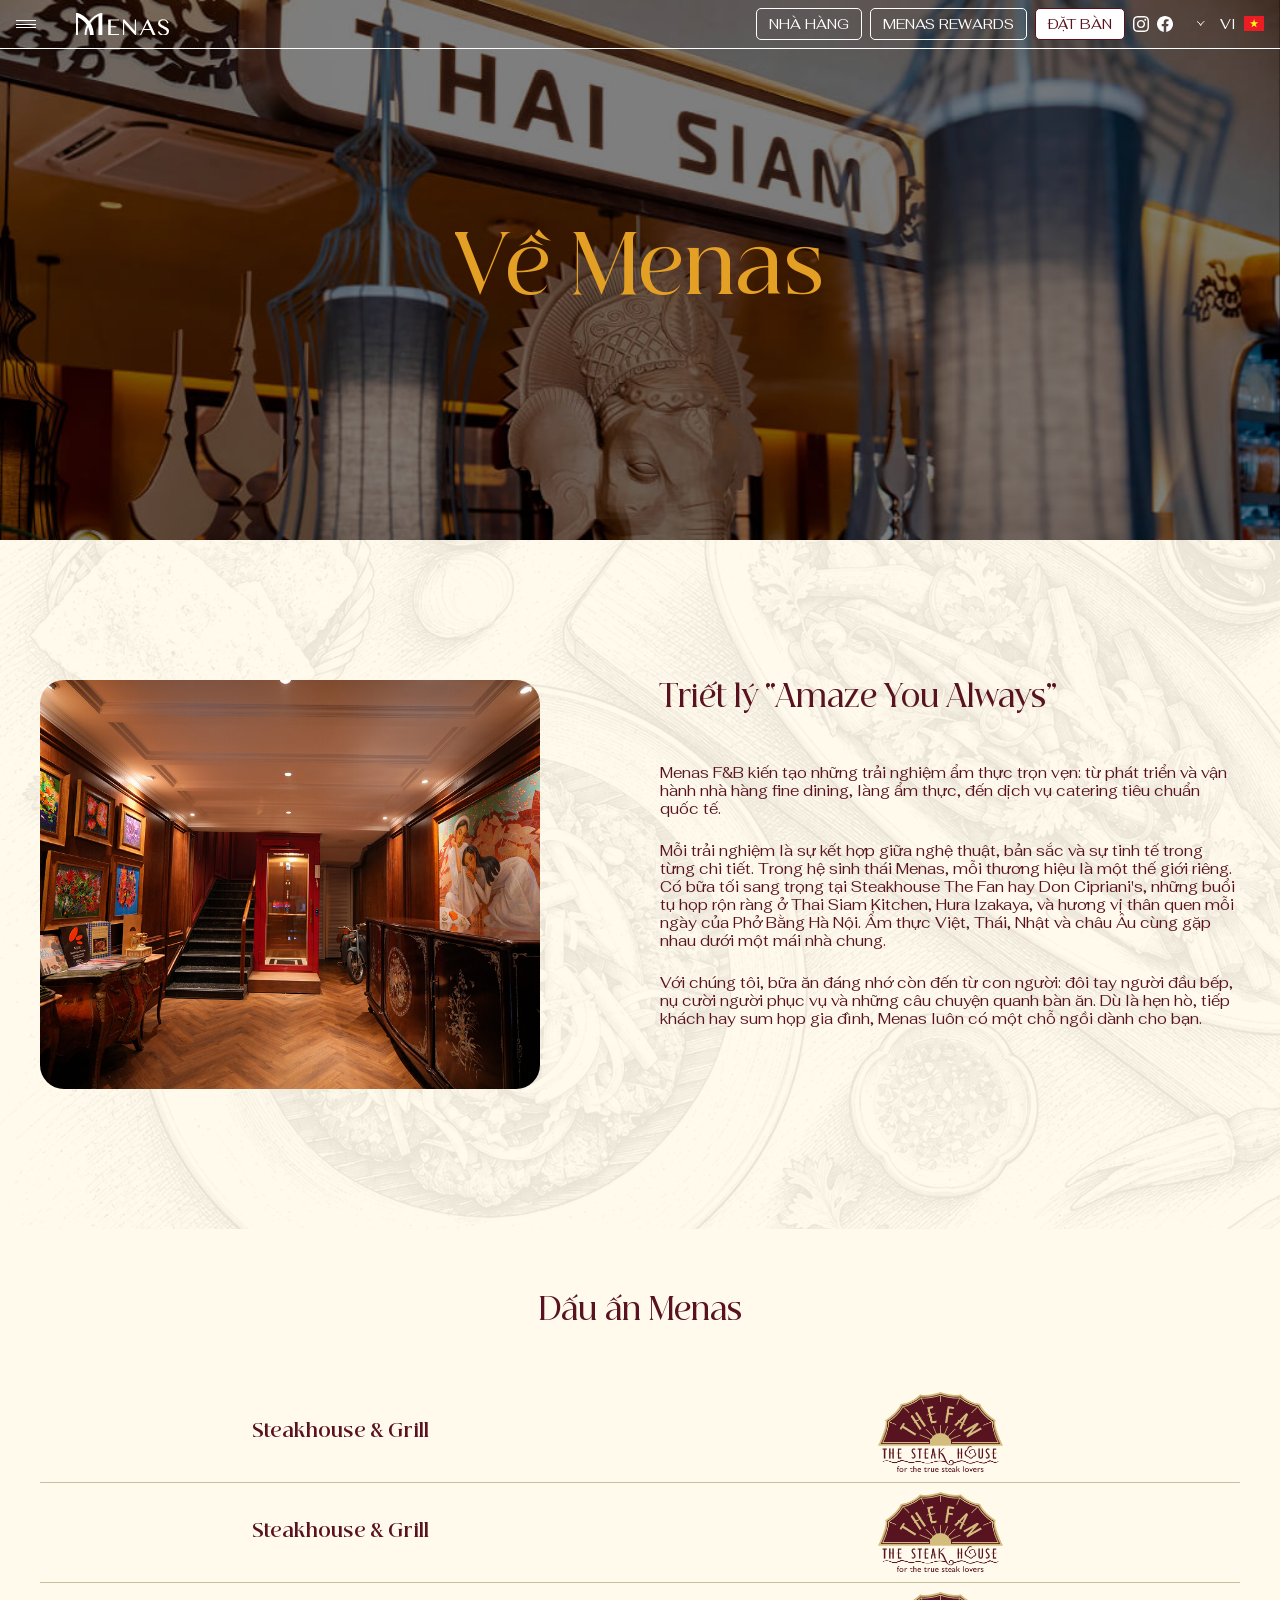
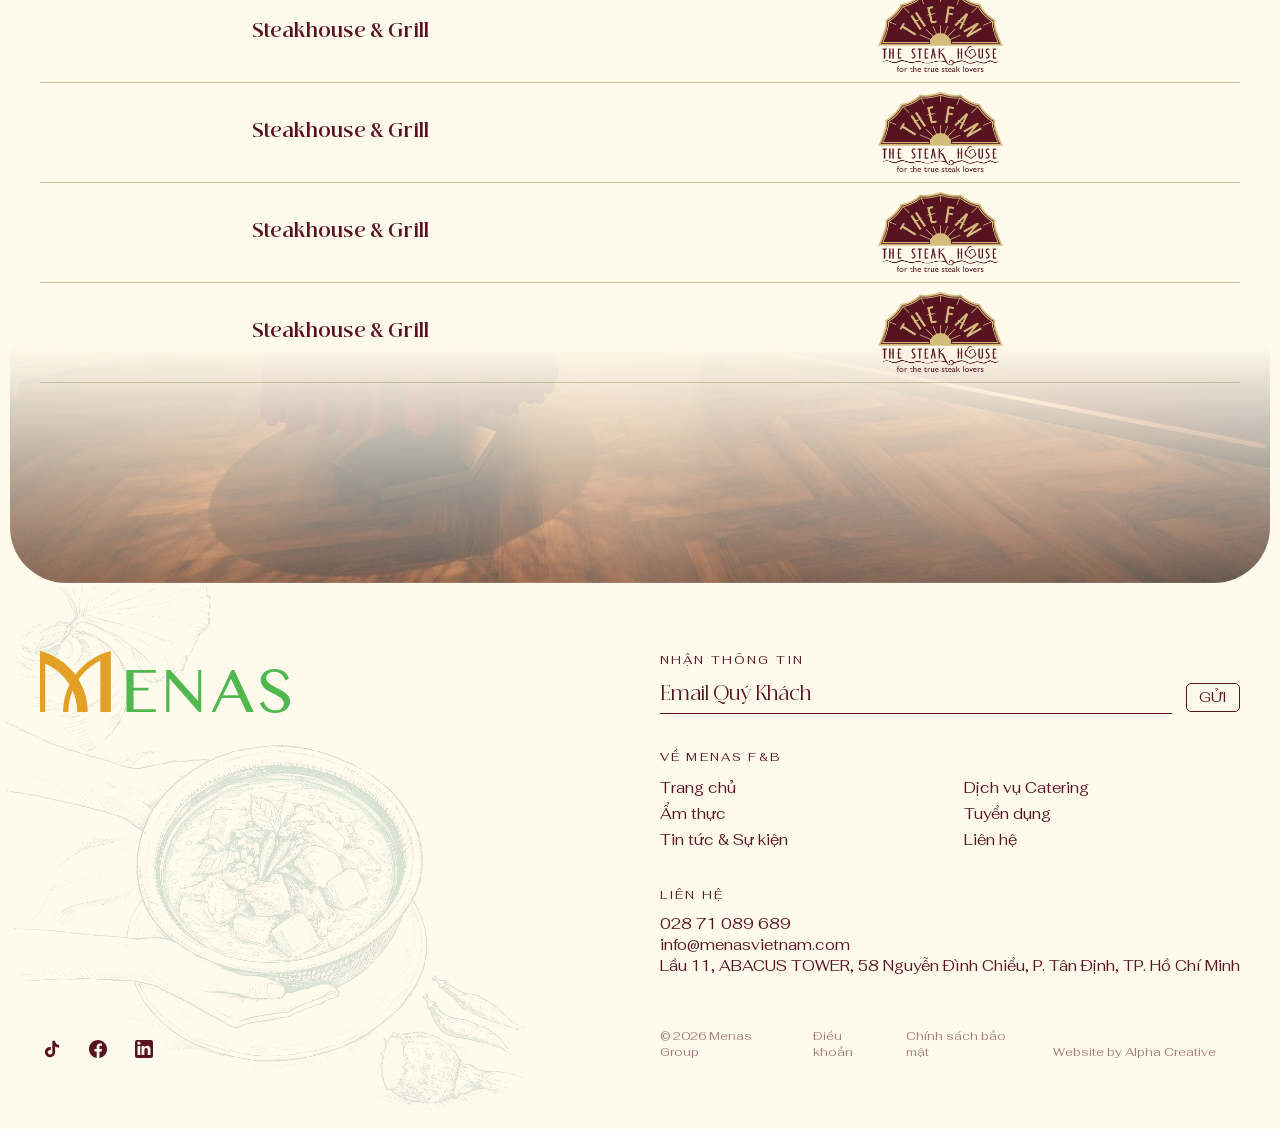
==== commit 1a878ebf: "add section imprint" ====
--- a/about.html
+++ b/about.html
@@ -151,6 +151,102 @@
           </div>
         </div>
       </section>
+      <section
+        class="imprint style-section no-border"
+        style="--bg: url(&quot;../../images/del/bg.png&quot;)"
+      >
+        <div class="imprint-inner">
+          <div class="imprint-heading d-flex justify-content-center">
+            <h2 class="heading-3 font-heading color-third">Dấu ấn Menas</h2>
+          </div>
+          <div class="imprint-grid">
+            <div class="imprint-item">
+              <div class="imprint-name">
+                <div
+                  class="name b1 color-third font-heading fw-bold text-center"
+                >
+                  Steakhouse & Grill
+                </div>
+              </div>
+              <div class="imprint-logo">
+                <div class="logo">
+                  <img src="./assets/images/del/logo-1.svg" alt="" />
+                </div>
+              </div>
+            </div>
+            <div class="imprint-item">
+              <div class="imprint-name">
+                <div
+                  class="name b1 color-third font-heading fw-bold text-center"
+                >
+                  Steakhouse & Grill
+                </div>
+              </div>
+              <div class="imprint-logo">
+                <div class="logo">
+                  <img src="./assets/images/del/logo-1.svg" alt="" />
+                </div>
+              </div>
+            </div>
+            <div class="imprint-item">
+              <div class="imprint-name">
+                <div
+                  class="name b1 color-third font-heading fw-bold text-center"
+                >
+                  Steakhouse & Grill
+                </div>
+              </div>
+              <div class="imprint-logo">
+                <div class="logo">
+                  <img src="./assets/images/del/logo-1.svg" alt="" />
+                </div>
+              </div>
+            </div>
+            <div class="imprint-item">
+              <div class="imprint-name">
+                <div
+                  class="name b1 color-third font-heading fw-bold text-center"
+                >
+                  Steakhouse & Grill
+                </div>
+              </div>
+              <div class="imprint-logo">
+                <div class="logo">
+                  <img src="./assets/images/del/logo-1.svg" alt="" />
+                </div>
+              </div>
+            </div>
+            <div class="imprint-item">
+              <div class="imprint-name">
+                <div
+                  class="name b1 color-third font-heading fw-bold text-center"
+                >
+                  Steakhouse & Grill
+                </div>
+              </div>
+              <div class="imprint-logo">
+                <div class="logo">
+                  <img src="./assets/images/del/logo-1.svg" alt="" />
+                </div>
+              </div>
+            </div>
+            <div class="imprint-item">
+              <div class="imprint-name">
+                <div
+                  class="name b1 color-third font-heading fw-bold text-center"
+                >
+                  Steakhouse & Grill
+                </div>
+              </div>
+              <div class="imprint-logo">
+                <div class="logo">
+                  <img src="./assets/images/del/logo-1.svg" alt="" />
+                </div>
+              </div>
+            </div>
+          </div>
+        </div>
+      </section>
     </main>
 
     <!-- layout -->
--- a/assets/main/css/style.min.css
+++ b/assets/main/css/style.min.css
@@ -1,4 +1,4 @@
-@charset "UTF-8";:root{--font-heading:"Beautique Display",sans-serif;--font-body:"Fahkwang",sans-serif;--color-black:#000000;--color-white:#ffffff;--color-white-2:#fffaeb;--color-primary:#e4a025;--color-secondary:#4fb84f;--color-third:#59121f;--space-8:8px;--space-16:16px;--space-24:24px;--space-32:32px;--space-40:40px;--space-48:48px;--space-56:56px;--space-64:64px;--space-72:72px;--space-80:80px;--spacing-padding:120px 40px}@media (max-width:991px){:root{--space-8:8px;--space-16:8px;--space-24:16px;--space-32:24px;--space-40:32px;--space-48:40px;--space-56:48px;--space-64:56px;--space-72:64px;--space-80:72px;--spacing-padding:64px 16px}}.font-heading{font-family:var(--font-heading)}.font-body{font-family:var(--font-body)}.heading-1{font-size:80px;line-height:1.25}@media (max-width:991px){.heading-1{font-size:40px}}.heading-2{font-size:40px;line-height:1.2}@media (max-width:991px){.heading-2{font-size:30px}}.heading-3{font-size:30px;line-height:1.2}@media (max-width:991px){.heading-3{font-size:24px}}.heading-4{font-size:24px;line-height:1.2}@media (max-width:991px){.heading-4{font-size:20px}}.b1{font-size:19px;line-height:1.2}.b2{font-size:15px;line-height:1.2}.b3{font-size:14px;line-height:1}.b4{font-size:12px;line-height:1.2}.fw-500{font-weight:500}.padding-inner-l{padding-left:124px}@media (max-width:991px){.padding-inner-l{padding-left:24px}}.color-black{color:var(--color-black)}.color-white{color:var(--color-white)}.color-primary{color:var(--color-primary)}.color-secondary{color:var(--color-secondary)}.color-third{color:var(--color-third)}.limit-width{max-width:1440px;width:100%;margin:0 auto}@media (min-width:1024px){.limit-11-col{max-width:91.6666666667%;width:100%;margin:0 auto}.limit-10-col{max-width:83.3333333333%;width:100%;margin:0 auto}.limit-9-col{max-width:75%;width:100%;margin:0 auto}.limit-8-col{max-width:66.6666666667%;width:100%;margin:0 auto}.limit-7-col{max-width:58.3333333333%;width:100%;margin:0 auto}.limit-6-col{max-width:50%;width:100%;margin:0 auto}}.mt-8{margin-top:var(--space-8)}.mt-16{margin-top:var(--space-16)}.mt-24{margin-top:var(--space-24)}.mt-32{margin-top:var(--space-32)}.mt-40{margin-top:var(--space-40)}.mt-48{margin-top:var(--space-48)}.mt-56{margin-top:var(--space-56)}.mt-64{margin-top:var(--space-64)}.mt-72{margin-top:var(--space-72)}.mt-80{margin-top:var(--space-80)}.mb-8{margin-bottom:var(--space-8)}.mb-16{margin-bottom:var(--space-16)}.mb-24{margin-bottom:var(--space-24)}.mb-32{margin-bottom:var(--space-32)}.mb-40{margin-bottom:var(--space-40)}.mb-48{margin-bottom:var(--space-48)}.mb-56{margin-bottom:var(--space-56)}.mb-64{margin-bottom:var(--space-64)}.mb-72{margin-bottom:var(--space-72)}.mb-80{margin-bottom:var(--space-80)}.ml-8{margin-left:var(--space-8)}.ml-16{margin-left:var(--space-16)}.ml-24{margin-left:var(--space-24)}.ml-32{margin-left:var(--space-32)}.ml-40{margin-left:var(--space-40)}.ml-48{margin-left:var(--space-48)}.ml-56{margin-left:var(--space-56)}.ml-64{margin-left:var(--space-64)}.ml-72{margin-left:var(--space-72)}.ml-80{margin-left:var(--space-80)}.mr-8{margin-right:var(--space-8)}.mr-16{margin-right:var(--space-16)}.mr-24{margin-right:var(--space-24)}.mr-32{margin-right:var(--space-32)}.mr-40{margin-right:var(--space-40)}.mr-48{margin-right:var(--space-48)}.mr-56{margin-right:var(--space-56)}.mr-64{margin-right:var(--space-64)}.mr-72{margin-right:var(--space-72)}.mr-80{margin-right:var(--space-80)}.mx-8{margin-left:var(--space-8);margin-right:var(--space-8)}.mx-16{margin-left:var(--space-16);margin-right:var(--space-16)}.mx-24{margin-left:var(--space-24);margin-right:var(--space-24)}.mx-32{margin-left:var(--space-32);margin-right:var(--space-32)}.mx-40{margin-left:var(--space-40);margin-right:var(--space-40)}.mx-48{margin-left:var(--space-48);margin-right:var(--space-48)}.mx-56{margin-left:var(--space-56);margin-right:var(--space-56)}.mx-64{margin-left:var(--space-64);margin-right:var(--space-64)}.mx-72{margin-left:var(--space-72);margin-right:var(--space-72)}.mx-80{margin-left:var(--space-80);margin-right:var(--space-80)}.my-8{margin-top:var(--space-8);margin-bottom:var(--space-8)}.my-16{margin-top:var(--space-16);margin-bottom:var(--space-16)}.my-24{margin-top:var(--space-24);margin-bottom:var(--space-24)}.my-32{margin-top:var(--space-32);margin-bottom:var(--space-32)}.my-40{margin-top:var(--space-40);margin-bottom:var(--space-40)}.my-48{margin-top:var(--space-48);margin-bottom:var(--space-48)}.my-56{margin-top:var(--space-56);margin-bottom:var(--space-56)}.my-64{margin-top:var(--space-64);margin-bottom:var(--space-64)}.my-72{margin-top:var(--space-72);margin-bottom:var(--space-72)}.my-80{margin-top:var(--space-80);margin-bottom:var(--space-80)}.pt-8{padding-top:var(--space-8)}.pt-16{padding-top:var(--space-16)}.pt-24{padding-top:var(--space-24)}.pt-32{padding-top:var(--space-32)}.pt-40{padding-top:var(--space-40)}.pt-48{padding-top:var(--space-48)}.pt-56{padding-top:var(--space-56)}.pt-64{padding-top:var(--space-64)}.pt-72{padding-top:var(--space-72)}.pt-80{padding-top:var(--space-80)}.pb-8{padding-bottom:var(--space-8)}.pb-16{padding-bottom:var(--space-16)}.pb-24{padding-bottom:var(--space-24)}.pb-32{padding-bottom:var(--space-32)}.pb-40{padding-bottom:var(--space-40)}.pb-48{padding-bottom:var(--space-48)}.pb-56{padding-bottom:var(--space-56)}.pb-64{padding-bottom:var(--space-64)}.pb-72{padding-bottom:var(--space-72)}.pb-80{padding-bottom:var(--space-80)}.pl-8{padding-left:var(--space-8)}.pl-16{padding-left:var(--space-16)}.pl-24{padding-left:var(--space-24)}.pl-32{padding-left:var(--space-32)}.pl-40{padding-left:var(--space-40)}.pl-48{padding-left:var(--space-48)}.pl-56{padding-left:var(--space-56)}.pl-64{padding-left:var(--space-64)}.pl-72{padding-left:var(--space-72)}.pl-80{padding-left:var(--space-80)}.pr-8{padding-right:var(--space-8)}.pr-16{padding-right:var(--space-16)}.pr-24{padding-right:var(--space-24)}.pr-32{padding-right:var(--space-32)}.pr-40{padding-right:var(--space-40)}.pr-48{padding-right:var(--space-48)}.pr-56{padding-right:var(--space-56)}.pr-64{padding-right:var(--space-64)}.pr-72{padding-right:var(--space-72)}.pr-80{padding-right:var(--space-80)}.px-8{padding-left:var(--space-8);padding-right:var(--space-8)}.px-16{padding-left:var(--space-16);padding-right:var(--space-16)}.px-24{padding-left:var(--space-24);padding-right:var(--space-24)}.px-32{padding-left:var(--space-32);padding-right:var(--space-32)}.px-40{padding-left:var(--space-40);padding-right:var(--space-40)}.px-48{padding-left:var(--space-48);padding-right:var(--space-48)}.px-56{padding-left:var(--space-56);padding-right:var(--space-56)}.px-64{padding-left:var(--space-64);padding-right:var(--space-64)}.px-72{padding-left:var(--space-72);padding-right:var(--space-72)}.px-80{padding-left:var(--space-80);padding-right:var(--space-80)}.py-8{padding-top:var(--space-8);padding-bottom:var(--space-8)}.py-16{padding-top:var(--space-16);padding-bottom:var(--space-16)}.py-24{padding-top:var(--space-24);padding-bottom:var(--space-24)}.py-32{padding-top:var(--space-32);padding-bottom:var(--space-32)}.py-40{padding-top:var(--space-40);padding-bottom:var(--space-40)}.py-48{padding-top:var(--space-48);padding-bottom:var(--space-48)}.py-56{padding-top:var(--space-56);padding-bottom:var(--space-56)}.py-64{padding-top:var(--space-64);padding-bottom:var(--space-64)}.py-72{padding-top:var(--space-72);padding-bottom:var(--space-72)}.py-80{padding-top:var(--space-80);padding-bottom:var(--space-80)}.gap-8{gap:var(--space-8)}.gap-16{gap:var(--space-16)}.gap-24{gap:var(--space-24)}.gap-32{gap:var(--space-32)}.gap-40{gap:var(--space-40)}.gap-48{gap:var(--space-48)}.gap-56{gap:var(--space-56)}.gap-64{gap:var(--space-64)}.gap-72{gap:var(--space-72)}.gap-80{gap:var(--space-80)}.gap-x-8{column-gap:var(--space-8)}.gap-x-16{column-gap:var(--space-16)}.gap-x-24{column-gap:var(--space-24)}.gap-x-32{column-gap:var(--space-32)}.gap-x-40{column-gap:var(--space-40)}.gap-x-48{column-gap:var(--space-48)}.gap-x-56{column-gap:var(--space-56)}.gap-x-64{column-gap:var(--space-64)}.gap-x-72{column-gap:var(--space-72)}.gap-x-80{column-gap:var(--space-80)}.gap-y-8{row-gap:var(--space-8)}.gap-y-16{row-gap:var(--space-16)}.gap-y-24{row-gap:var(--space-24)}.gap-y-32{row-gap:var(--space-32)}.gap-y-40{row-gap:var(--space-40)}.gap-y-48{row-gap:var(--space-48)}.gap-y-56{row-gap:var(--space-56)}.gap-y-64{row-gap:var(--space-64)}.gap-y-72{row-gap:var(--space-72)}.gap-y-80{row-gap:var(--space-80)}*,:after,:before{box-sizing:border-box}*{margin:0;padding:0;font:inherit}canvas,img,picture,svg,video{display:block;max-width:100%}input,select,textarea{background-color:transparent;outline:0}button{cursor:pointer;background-color:transparent;outline:0;border:0}[type=button],[type=reset],[type=submit],button{-webkit-appearance:button}[type=button]::-moz-focus-inner,[type=reset]::-moz-focus-inner,[type=submit]::-moz-focus-inner,button::-moz-focus-inner{border-style:none;padding:0}[type=button]:-moz-focusring,[type=reset]:-moz-focusring,[type=submit]:-moz-focusring,button:-moz-focusring{outline:1px solid #000}[type=checkbox],[type=radio]{box-sizing:border-box;padding:0}[type=search]::-webkit-search-decoration{-webkit-appearance:none}button:focus{outline:0}a,a:hover{text-decoration:none;cursor:pointer;outline:0;color:inherit}ol,ul{list-style:none;margin:0;padding:0}h1,h2,h3,h4,h5,h6,p{margin:0;padding:0;overflow-wrap:break-word}body{width:100%;min-height:100vh;text-rendering:optimizeLegibility!important;-webkit-font-smoothing:auto!important;-moz-osx-font-smoothing:grayscale!important;font-family:var(--font-body)}.btn-global{display:inline-block;font-size:14px;line-height:1;border-radius:5px;text-transform:uppercase;transition:all .3s ease;padding:8px 12px}.btn-global.btn-outline{border:1px solid var(--color-white);color:var(--color-white);background-color:transparent}.btn-global.btn-outline:hover{color:var(--color-third);border:1px solid var(--color-primary);background-color:var(--color-primary)}.btn-global.btn-bg{background-color:var(--color-white);border:1px solid var(--color-third);color:var(--color-third)}.btn-global.btn-bg:hover{border:1px solid var(--color-primary);background-color:var(--color-primary)}.rolling-text{position:relative;overflow:hidden;display:inline-block;color:var(--color-third)}.rolling-text:hover::before{transform:translate3d(0,0,0)}.rolling-text:hover span{transform:translate3d(0,-200%,0)}.rolling-text::before{content:attr(data-replace);position:absolute;top:0;left:0;width:100%;height:100%;color:var(--color-third);transform-origin:50% 100%;transform:translate3d(0,150%,0);transition:transform .4s cubic-bezier(.76,0,.24,1)}.rolling-text span{display:inline-block;transition:transform .4s cubic-bezier(.76,0,.24,1);color:var(--color-third)}.style-section{position:relative;z-index:3;background-color:var(--color-white-2)}.style-section+.style-section{padding-top:64px}.style-section+.style-section::before{position:absolute;top:0;left:50%;width:calc(100% - max(80px,100vw - 1272px));border-top:1px solid var(--color-third);content:"";transform:translateX(-50%)}@media (max-width:991px){.style-section+.style-section{padding-top:48px}}@media (max-width:767px){.style-section+.style-section::before{width:calc(100% - 48px)}.sectionMoment-all,.sectionNews-all{font-size:11px}}[parallax-image]{position:relative;overflow:hidden}[parallax-image] img{position:absolute;top:0;left:0;width:120%;height:120%;object-fit:cover;transform:translateY(-10%)}.lightpick{--color-stroke:#ccc;--color-bg:#fff;--color-active-is-today:#0f0f0f;--color-active-is-today-opacity:rgba(15, 15, 15, 0.7)}.lightpick .lightpick__days{display:grid;grid-template-columns:repeat(7,1fr);gap:1px;background-color:var(--color-stroke);border:1px solid var(--color-stroke)}.lightpick .lightpick__day{background-color:var(--color-bg)}.lightpick .lightpick__day.is-today{background-image:none;background-color:var(--color-active-is-today);color:var(--color-bg)}.lightpick .lightpick__day.is-end-date,.lightpick .lightpick__day.is-end-date:hover,.lightpick .lightpick__day.is-start-date,.lightpick .lightpick__day.is-start-date:hover{background-image:none;background-color:var(--color-active-is-today);color:var(--color-bg);border-radius:none}.lightpick .lightpick__day:not(.is-disabled):hover{background-image:none;background-color:var(--color-active-is-today-opacity);color:var(--color-bg)}.lightpick .lightpick__month-title,.lightpick .lightpick__month-title>.lightpick__select-months{margin-left:0;padding-left:0;border-radius:0;direction:ltr;text-align:left;width:max-content}.lightpick .lightpick__days-of-the-week{margin-bottom:8px;margin-top:8px}.lightpick .lightpick__day.is-disabled{text-decoration:line-through}.lightpick .lightpick__days div{background-color:var(--color-bg)}.container-swiper{position:relative;width:100%;height:100svh;overflow:hidden}#header{z-index:999;left:0;right:0;top:0;--color-main-line:var(--color-white)}#header.scrolled{--color-main-line:var(--color-third)}#header.scrolled .header-inner{background-color:var(--color-white-2)}#header.scrolled .header-logo img.logo-active{opacity:1;visibility:visible}#header.scrolled .btn-global.btn-bg{background-color:var(--color-third);color:var(--color-white)}#header.scrolled .btn-global.btn-bg:hover{background-color:var(--color-primary)}#header .btn-global.btn-outline{color:var(--color-main-line);border:1px solid var(--color-main-line)}#header .header-inner{position:relative;z-index:8;border-bottom:1px solid var(--color-main-line);padding:8px 16px;transition:background .3s ease}#header .header-ovl{position:fixed;top:0;left:0;width:100%;height:100vh;background-color:rgba(0,0,0,.7);z-index:6;opacity:0;visibility:hidden;transition:all .3s ease}#header .header-menu{position:fixed;top:60px;left:12px;background-image:linear-gradient(rgba(255,250,235,.75),rgba(255,250,235,.75)),url(../../images/icons/bg-pa.png);background-position:center;background-size:cover;background-repeat:no-repeat;height:calc(100vh - 76px);max-width:400px;width:100%;border-radius:20px;padding:24px;z-index:10;opacity:0;visibility:hidden;transition:all .3s ease}@media (max-width:560px){#header .header-menu{right:16px;max-width:calc(100% - 24px)}}#header .header-menu-inner{display:flex;flex-direction:column;gap:32px}#header .header-menu-bottom{padding-top:12px;border-top:1px solid var(--color-third)}#header .header-left{display:flex;align-items:center;gap:40px}@media (max-width:991px){#header .header-left{gap:24px}}#header .header-ham{width:20px;height:8px;position:relative;cursor:pointer;transition:all .3s ease}#header .header-ham.active span:nth-child(1){top:3.5px;transform:rotate(45deg)}#header .header-ham.active span:nth-child(2){opacity:0}#header .header-ham.active span:nth-child(3){top:3.5px;transform:rotate(-45deg)}#header .header-ham::before{content:"";width:44px;height:44px;position:absolute;top:50%;left:50%;transform:translate(-50%,-50%);border-radius:50%}#header .header-ham span{position:absolute;display:block;width:100%;height:1px;background-color:var(--color-main-line);left:0;transition:all .3s ease;opacity:1}#header .header-ham span:nth-child(1){top:0}#header .header-ham span:nth-child(2){top:3.5px}#header .header-ham span:nth-child(3){top:7px}#header .header-logo{height:24px;width:auto;min-width:93px}#header .header-logo img{position:absolute;height:24px;width:auto}#header .header-logo img.logo-active{opacity:0;visibility:hidden;transition:all .3s ease}#header .header-list-button{gap:8px}@media (max-width:991px){#header .header-list-button{--color-main-line:var(--color-third)}#header .header-list-button .btn-bg{background-color:transparent}}#header .header-social-bottom ul{display:flex;align-items:center;gap:8px}#header .header-social-bottom ul svg:hover path{color:var(--color-primary)}#header .header-social-bottom ul svg path{color:var(--color-third);transition:color .3s ease}#header .header-social ul{display:flex;align-items:center;gap:8px}#header .header-social ul svg:hover path{color:var(--color-primary)}#header .header-social ul svg path{color:var(--color-main-line);transition:color .3s ease}#header .header-right{gap:8px}#header .header-lang{margin-left:16px}#header .header-lang .dropdown-custom{position:relative;cursor:pointer}#header .header-lang .icon path{color:var(--color-main-line)}#header .header-lang .dropdown-custom-menu{position:absolute;right:-12px;top:100%;margin-top:16px;background-color:var(--color-white-2);border-radius:10px;padding:10px 0;display:flex;flex-direction:column;align-items:center;gap:4px;width:calc(100% + 12px);opacity:0;visibility:hidden;transition:all .3s ease}#header .header-lang .dropdown-custom-menu.dropdown--active{opacity:1;visibility:visible}#header .header-lang .dropdown-custom-btn{display:flex;align-items:center;gap:4px}#header .header-lang .dropdown-custom-btn .value-select{font-size:14px;line-height:1.2;text-transform:uppercase;color:var(--color-main-line);display:flex;align-items:center;gap:8px;transition:color .3s ease}#header .header-lang .dropdown-custom-btn span{width:27px;text-align:right}#header .header-lang .dropdown-custom-item{width:100%;display:flex;align-items:center;justify-content:center;gap:8px;font-size:14px;line-height:1.2;text-transform:uppercase;color:var(--color-third);padding:4px 0;transition:background .3s ease;cursor:pointer}#header .header-lang .dropdown-custom-item:hover{background-color:var(--color-primary)}#header .header-lang .dropdown-custom-item span{color:var(--color-third);width:27px;text-align:right}.banner{position:sticky;top:0;height:100vh;z-index:1;overflow:hidden;background-color:var(--color-black)}.banner.short-height{height:60vh}.banner::before{content:"";position:absolute;inset:0;background-color:rgba(0,0,0,.5);z-index:2}.banner-content{position:absolute;top:50%;left:50%;transform:translate(-50%,-50%);z-index:3}@media (max-width:991px){.banner-content{max-width:calc(100% - 80px);width:100%}}.banner-inner{width:100%;height:100%}.banner-thum{width:100%;height:100%}.banner .video{width:100%;height:100%}.banner .video iframe{position:absolute;top:50%;left:50%;width:100%;height:100%;transform:translate(-50%,-50%) scale(1.2)}.banner-slider{width:100%;height:100%}.banner-image{width:100%;height:100%}.banner-image img{width:100%;height:100%;object-fit:cover}#footer{background-color:var(--color-white-2)}.footer-container{position:relative;display:grid;grid-template-columns:minmax(280px,1fr) minmax(0,1fr);min-height:525px;padding:68px max(40px,(100vw - 1272px) / 2);color:var(--color-third);font-family:var(--font-body)}.footer-container::after{position:absolute;z-index:0;top:0;bottom:0;left:0;width:min(42%,680px);background:transparent url(../../images/icons/pattern-footer.webp) no-repeat left center/contain;content:"";pointer-events:none;opacity:.18}.footer-left{position:relative;z-index:1;display:flex;flex-direction:column;align-items:flex-start;justify-content:space-between;min-height:390px;padding:0}.footer-logo{display:inline-flex;width:250px;margin-top:0}.footer-logo img{display:block;width:100%;height:auto}.footer-social{display:flex;align-items:center;gap:22px}.footer-social-mobile{display:none}.footer-social-link{display:inline-flex;width:24px;height:24px;align-items:center;justify-content:center;color:var(--color-third);transition:color .2s ease}.footer-social-link svg{display:block;width:100%;height:100%}.footer-social-link:focus-visible,.footer-social-link:hover{color:var(--color-primary)}.footer-right{position:relative;z-index:1;display:flex;flex-direction:column;gap:36px;padding:2px 0 0 20px}.footer-title{display:block;margin:0 0 12px;color:var(--color-third);font-family:var(--font-body);font-size:12px;font-weight:400;letter-spacing:.18em;line-height:1.3;text-transform:uppercase}.footer-newsletter-field{display:flex;align-items:center;gap:14px}.footer-newsletter-field input{width:100%;min-width:0;padding:0 0 4px;border:0;border-bottom:1px solid var(--color-third);border-radius:0;outline:0;background:0 0;color:var(--color-third);font-family:var(--font-heading);font-size:19px}.footer-newsletter-field input::placeholder{color:var(--color-third);opacity:1}.footer-newsletter-field input:focus-visible{border-bottom-color:var(--color-primary)}.footer-newsletter-field button{flex:0 0 auto;padding:5px 12px;border:1px solid var(--color-third);border-radius:5px;background:0 0;color:var(--color-third);font-family:var(--font-body);font-size:14px;line-height:1.2;text-transform:uppercase;transition:color .2s ease,background-color .2s ease,border-color .2s ease}.footer-newsletter-field button:focus-visible,.footer-newsletter-field button:hover{border-color:var(--color-primary);background-color:var(--color-primary)}.footer-navigation .footer-title{margin-bottom:10px}.footer-links{display:grid;grid-auto-flow:column;grid-template-rows:repeat(3,auto);grid-template-columns:1fr 1fr;column-gap:28px;row-gap:2px;margin:0;padding:0;list-style:none}.footer-contact a,.footer-contact p,.footer-links a{margin:0;color:var(--color-third);font-size:15px;line-height:1.4;text-decoration:none}.footer-contact a,.footer-links a{transition:color .2s ease}.footer-contact a:focus-visible,.footer-contact a:hover,.footer-links a:focus-visible,.footer-links a:hover{color:var(--color-primary)}.footer-contact{display:flex;flex-direction:column;font-style:normal}.footer-contact .footer-title{margin-bottom:10px}.footer-right>.footer-social{display:none;margin-top:-18px}.footer-bottom{display:grid;grid-template-columns:auto 1fr auto;align-items:end;gap:12px 24px;margin-top:auto;color:#a8797b;font-size:12px;line-height:1.35}.footer-bottom p{margin:0}.footer-bottom a{color:inherit;text-decoration:none}.footer-bottom a:focus-visible,.footer-bottom a:hover{color:var(--color-third)}.footer-copyright{grid-column:1/-1}.footer-legal{display:flex;gap:22px}@media (max-width:991px){.footer-legal{flex-wrap:wrap}}.footer-credit{justify-self:end;white-space:nowrap}@media (max-width:991px){.footer-container{grid-template-columns:minmax(220px,.8fr) minmax(0,1.2fr);min-height:480px;padding:56px 32px}.footer-left{min-height:360px}.footer-logo{width:210px}.footer-right{gap:28px;padding-left:12px}.footer-bottom{grid-template-columns:1fr auto}.footer-copyright{grid-column:1/-1}.footer-credit{grid-column:1/-1;justify-self:start}}@media (max-width:767px){.footer-container{grid-template-columns:1fr;gap:38px;padding:44px 24px 32px}.footer-left{min-height:0}.footer-social-desktop{display:none}.footer-container::after{width:100%;height:250px;bottom:auto}.footer-logo{width:190px}.footer-right{margin-top:2px}.footer-right>.footer-social{display:flex;margin-top:-16px;gap:16px}.footer-right{gap:30px;padding:0}.footer-newsletter-field input{font-size:18px}.footer-links{column-gap:12px}.footer-contact a,.footer-contact p,.footer-links a{font-size:13px}.footer-bottom{grid-template-columns:1fr;align-items:start}.footer-copyright,.footer-credit{grid-column:auto}.footer-legal{gap:16px}}.dining{padding-bottom:64px}.dining-inner{--dining-gutter:max(40px, calc((100vw - 1272px) / 2));width:100%;padding:64px 0 0 var(--dining-gutter)}.dining-heading{margin-bottom:32px}.dining-box{position:relative;width:100%;aspect-ratio:404/545;border-radius:20px;overflow:hidden;cursor:pointer}.dining-box:hover .dining-image{transform:scale(1.05)}.dining-card-link{position:absolute;inset:0;z-index:1}.dining-image{width:100%;height:100%;transition:transform .4s ease;transform-origin:center}.dining-image img{width:120%;height:120%;object-fit:cover;display:block}.dining-content{position:absolute;inset:0;z-index:2;background:linear-gradient(rgba(0,0,0,0) 0,rgba(0,0,0,.8) 60%);border-radius:20px;overflow:hidden;display:flex;flex-direction:column;justify-content:flex-end;padding:24px;pointer-events:none}.dining-name{border-bottom:1px dashed var(--color-white);padding-bottom:12px;margin-bottom:24px}.dining-link{display:flex;align-items:center;justify-content:space-between;pointer-events:auto}.dining-menu{transition:color .25s ease}.dining-menu:focus-visible,.dining-menu:hover{color:var(--color-primary)}.dining-slider{--gap:24px;--per-view:3.4;--pad-left:0px;--btn-size:44px;--btn-gap:16px;position:relative;--slide-w:calc(
+@charset "UTF-8";:root{--font-heading:"Beautique Display",sans-serif;--font-body:"Fahkwang",sans-serif;--color-black:#000000;--color-white:#ffffff;--color-white-2:#fffaeb;--color-primary:#e4a025;--color-secondary:#4fb84f;--color-third:#59121f;--space-8:8px;--space-16:16px;--space-24:24px;--space-32:32px;--space-40:40px;--space-48:48px;--space-56:56px;--space-64:64px;--space-72:72px;--space-80:80px;--spacing-padding:120px 40px}@media (max-width:991px){:root{--space-8:8px;--space-16:8px;--space-24:16px;--space-32:24px;--space-40:32px;--space-48:40px;--space-56:48px;--space-64:56px;--space-72:64px;--space-80:72px;--spacing-padding:64px 16px}}.font-heading{font-family:var(--font-heading)}.font-body{font-family:var(--font-body)}.heading-1{font-size:80px;line-height:1.25}@media (max-width:991px){.heading-1{font-size:40px}}.heading-2{font-size:40px;line-height:1.2}@media (max-width:991px){.heading-2{font-size:30px}}.heading-3{font-size:30px;line-height:1.2}@media (max-width:991px){.heading-3{font-size:24px}}.heading-4{font-size:24px;line-height:1.2}@media (max-width:991px){.heading-4{font-size:20px}}.b1{font-size:19px;line-height:1.2}.b2{font-size:15px;line-height:1.2}.b3{font-size:14px;line-height:1}.b4{font-size:12px;line-height:1.2}.fw-500{font-weight:500}.padding-inner-l{padding-left:124px}@media (max-width:991px){.padding-inner-l{padding-left:24px}}.color-black{color:var(--color-black)}.color-white{color:var(--color-white)}.color-primary{color:var(--color-primary)}.color-secondary{color:var(--color-secondary)}.color-third{color:var(--color-third)}.limit-width{max-width:1440px;width:100%;margin:0 auto}@media (min-width:1024px){.limit-11-col{max-width:91.6666666667%;width:100%;margin:0 auto}.limit-10-col{max-width:83.3333333333%;width:100%;margin:0 auto}.limit-9-col{max-width:75%;width:100%;margin:0 auto}.limit-8-col{max-width:66.6666666667%;width:100%;margin:0 auto}.limit-7-col{max-width:58.3333333333%;width:100%;margin:0 auto}.limit-6-col{max-width:50%;width:100%;margin:0 auto}}.mt-8{margin-top:var(--space-8)}.mt-16{margin-top:var(--space-16)}.mt-24{margin-top:var(--space-24)}.mt-32{margin-top:var(--space-32)}.mt-40{margin-top:var(--space-40)}.mt-48{margin-top:var(--space-48)}.mt-56{margin-top:var(--space-56)}.mt-64{margin-top:var(--space-64)}.mt-72{margin-top:var(--space-72)}.mt-80{margin-top:var(--space-80)}.mb-8{margin-bottom:var(--space-8)}.mb-16{margin-bottom:var(--space-16)}.mb-24{margin-bottom:var(--space-24)}.mb-32{margin-bottom:var(--space-32)}.mb-40{margin-bottom:var(--space-40)}.mb-48{margin-bottom:var(--space-48)}.mb-56{margin-bottom:var(--space-56)}.mb-64{margin-bottom:var(--space-64)}.mb-72{margin-bottom:var(--space-72)}.mb-80{margin-bottom:var(--space-80)}.ml-8{margin-left:var(--space-8)}.ml-16{margin-left:var(--space-16)}.ml-24{margin-left:var(--space-24)}.ml-32{margin-left:var(--space-32)}.ml-40{margin-left:var(--space-40)}.ml-48{margin-left:var(--space-48)}.ml-56{margin-left:var(--space-56)}.ml-64{margin-left:var(--space-64)}.ml-72{margin-left:var(--space-72)}.ml-80{margin-left:var(--space-80)}.mr-8{margin-right:var(--space-8)}.mr-16{margin-right:var(--space-16)}.mr-24{margin-right:var(--space-24)}.mr-32{margin-right:var(--space-32)}.mr-40{margin-right:var(--space-40)}.mr-48{margin-right:var(--space-48)}.mr-56{margin-right:var(--space-56)}.mr-64{margin-right:var(--space-64)}.mr-72{margin-right:var(--space-72)}.mr-80{margin-right:var(--space-80)}.mx-8{margin-left:var(--space-8);margin-right:var(--space-8)}.mx-16{margin-left:var(--space-16);margin-right:var(--space-16)}.mx-24{margin-left:var(--space-24);margin-right:var(--space-24)}.mx-32{margin-left:var(--space-32);margin-right:var(--space-32)}.mx-40{margin-left:var(--space-40);margin-right:var(--space-40)}.mx-48{margin-left:var(--space-48);margin-right:var(--space-48)}.mx-56{margin-left:var(--space-56);margin-right:var(--space-56)}.mx-64{margin-left:var(--space-64);margin-right:var(--space-64)}.mx-72{margin-left:var(--space-72);margin-right:var(--space-72)}.mx-80{margin-left:var(--space-80);margin-right:var(--space-80)}.my-8{margin-top:var(--space-8);margin-bottom:var(--space-8)}.my-16{margin-top:var(--space-16);margin-bottom:var(--space-16)}.my-24{margin-top:var(--space-24);margin-bottom:var(--space-24)}.my-32{margin-top:var(--space-32);margin-bottom:var(--space-32)}.my-40{margin-top:var(--space-40);margin-bottom:var(--space-40)}.my-48{margin-top:var(--space-48);margin-bottom:var(--space-48)}.my-56{margin-top:var(--space-56);margin-bottom:var(--space-56)}.my-64{margin-top:var(--space-64);margin-bottom:var(--space-64)}.my-72{margin-top:var(--space-72);margin-bottom:var(--space-72)}.my-80{margin-top:var(--space-80);margin-bottom:var(--space-80)}.pt-8{padding-top:var(--space-8)}.pt-16{padding-top:var(--space-16)}.pt-24{padding-top:var(--space-24)}.pt-32{padding-top:var(--space-32)}.pt-40{padding-top:var(--space-40)}.pt-48{padding-top:var(--space-48)}.pt-56{padding-top:var(--space-56)}.pt-64{padding-top:var(--space-64)}.pt-72{padding-top:var(--space-72)}.pt-80{padding-top:var(--space-80)}.pb-8{padding-bottom:var(--space-8)}.pb-16{padding-bottom:var(--space-16)}.pb-24{padding-bottom:var(--space-24)}.pb-32{padding-bottom:var(--space-32)}.pb-40{padding-bottom:var(--space-40)}.pb-48{padding-bottom:var(--space-48)}.pb-56{padding-bottom:var(--space-56)}.pb-64{padding-bottom:var(--space-64)}.pb-72{padding-bottom:var(--space-72)}.pb-80{padding-bottom:var(--space-80)}.pl-8{padding-left:var(--space-8)}.pl-16{padding-left:var(--space-16)}.pl-24{padding-left:var(--space-24)}.pl-32{padding-left:var(--space-32)}.pl-40{padding-left:var(--space-40)}.pl-48{padding-left:var(--space-48)}.pl-56{padding-left:var(--space-56)}.pl-64{padding-left:var(--space-64)}.pl-72{padding-left:var(--space-72)}.pl-80{padding-left:var(--space-80)}.pr-8{padding-right:var(--space-8)}.pr-16{padding-right:var(--space-16)}.pr-24{padding-right:var(--space-24)}.pr-32{padding-right:var(--space-32)}.pr-40{padding-right:var(--space-40)}.pr-48{padding-right:var(--space-48)}.pr-56{padding-right:var(--space-56)}.pr-64{padding-right:var(--space-64)}.pr-72{padding-right:var(--space-72)}.pr-80{padding-right:var(--space-80)}.px-8{padding-left:var(--space-8);padding-right:var(--space-8)}.px-16{padding-left:var(--space-16);padding-right:var(--space-16)}.px-24{padding-left:var(--space-24);padding-right:var(--space-24)}.px-32{padding-left:var(--space-32);padding-right:var(--space-32)}.px-40{padding-left:var(--space-40);padding-right:var(--space-40)}.px-48{padding-left:var(--space-48);padding-right:var(--space-48)}.px-56{padding-left:var(--space-56);padding-right:var(--space-56)}.px-64{padding-left:var(--space-64);padding-right:var(--space-64)}.px-72{padding-left:var(--space-72);padding-right:var(--space-72)}.px-80{padding-left:var(--space-80);padding-right:var(--space-80)}.py-8{padding-top:var(--space-8);padding-bottom:var(--space-8)}.py-16{padding-top:var(--space-16);padding-bottom:var(--space-16)}.py-24{padding-top:var(--space-24);padding-bottom:var(--space-24)}.py-32{padding-top:var(--space-32);padding-bottom:var(--space-32)}.py-40{padding-top:var(--space-40);padding-bottom:var(--space-40)}.py-48{padding-top:var(--space-48);padding-bottom:var(--space-48)}.py-56{padding-top:var(--space-56);padding-bottom:var(--space-56)}.py-64{padding-top:var(--space-64);padding-bottom:var(--space-64)}.py-72{padding-top:var(--space-72);padding-bottom:var(--space-72)}.py-80{padding-top:var(--space-80);padding-bottom:var(--space-80)}.gap-8{gap:var(--space-8)}.gap-16{gap:var(--space-16)}.gap-24{gap:var(--space-24)}.gap-32{gap:var(--space-32)}.gap-40{gap:var(--space-40)}.gap-48{gap:var(--space-48)}.gap-56{gap:var(--space-56)}.gap-64{gap:var(--space-64)}.gap-72{gap:var(--space-72)}.gap-80{gap:var(--space-80)}.gap-x-8{column-gap:var(--space-8)}.gap-x-16{column-gap:var(--space-16)}.gap-x-24{column-gap:var(--space-24)}.gap-x-32{column-gap:var(--space-32)}.gap-x-40{column-gap:var(--space-40)}.gap-x-48{column-gap:var(--space-48)}.gap-x-56{column-gap:var(--space-56)}.gap-x-64{column-gap:var(--space-64)}.gap-x-72{column-gap:var(--space-72)}.gap-x-80{column-gap:var(--space-80)}.gap-y-8{row-gap:var(--space-8)}.gap-y-16{row-gap:var(--space-16)}.gap-y-24{row-gap:var(--space-24)}.gap-y-32{row-gap:var(--space-32)}.gap-y-40{row-gap:var(--space-40)}.gap-y-48{row-gap:var(--space-48)}.gap-y-56{row-gap:var(--space-56)}.gap-y-64{row-gap:var(--space-64)}.gap-y-72{row-gap:var(--space-72)}.gap-y-80{row-gap:var(--space-80)}*,:after,:before{box-sizing:border-box}*{margin:0;padding:0;font:inherit}canvas,img,picture,svg,video{display:block;max-width:100%}input,select,textarea{background-color:transparent;outline:0}button{cursor:pointer;background-color:transparent;outline:0;border:0}[type=button],[type=reset],[type=submit],button{-webkit-appearance:button}[type=button]::-moz-focus-inner,[type=reset]::-moz-focus-inner,[type=submit]::-moz-focus-inner,button::-moz-focus-inner{border-style:none;padding:0}[type=button]:-moz-focusring,[type=reset]:-moz-focusring,[type=submit]:-moz-focusring,button:-moz-focusring{outline:1px solid #000}[type=checkbox],[type=radio]{box-sizing:border-box;padding:0}[type=search]::-webkit-search-decoration{-webkit-appearance:none}button:focus{outline:0}a,a:hover{text-decoration:none;cursor:pointer;outline:0;color:inherit}ol,ul{list-style:none;margin:0;padding:0}h1,h2,h3,h4,h5,h6,p{margin:0;padding:0;overflow-wrap:break-word}body{width:100%;min-height:100vh;text-rendering:optimizeLegibility!important;-webkit-font-smoothing:auto!important;-moz-osx-font-smoothing:grayscale!important;font-family:var(--font-body)}.btn-global{display:inline-block;font-size:14px;line-height:1;border-radius:5px;text-transform:uppercase;transition:all .3s ease;padding:8px 12px}.btn-global.btn-outline{border:1px solid var(--color-white);color:var(--color-white);background-color:transparent}.btn-global.btn-outline:hover{color:var(--color-third);border:1px solid var(--color-primary);background-color:var(--color-primary)}.btn-global.btn-bg{background-color:var(--color-white);border:1px solid var(--color-third);color:var(--color-third)}.btn-global.btn-bg:hover{border:1px solid var(--color-primary);background-color:var(--color-primary)}.rolling-text{position:relative;overflow:hidden;display:inline-block;color:var(--color-third)}.rolling-text:hover::before{transform:translate3d(0,0,0)}.rolling-text:hover span{transform:translate3d(0,-200%,0)}.rolling-text::before{content:attr(data-replace);position:absolute;top:0;left:0;width:100%;height:100%;color:var(--color-third);transform-origin:50% 100%;transform:translate3d(0,150%,0);transition:transform .4s cubic-bezier(.76,0,.24,1)}.rolling-text span{display:inline-block;transition:transform .4s cubic-bezier(.76,0,.24,1);color:var(--color-third)}.style-section{position:relative;z-index:3;background-color:var(--color-white-2)}.style-section.no-border::before{content:unset!important}.style-section+.style-section{padding-top:64px}.style-section+.style-section::before{position:absolute;top:0;left:50%;width:calc(100% - max(80px,100vw - 1272px));border-top:1px solid var(--color-third);content:"";transform:translateX(-50%)}@media (max-width:991px){.style-section+.style-section{padding-top:48px}}@media (max-width:767px){.style-section+.style-section::before{width:calc(100% - 48px)}.sectionMoment-all,.sectionNews-all{font-size:11px}}[parallax-image]{position:relative;overflow:hidden}[parallax-image] img{position:absolute;top:0;left:0;width:120%;height:120%;object-fit:cover;transform:translateY(-10%)}.lightpick{--color-stroke:#ccc;--color-bg:#fff;--color-active-is-today:#0f0f0f;--color-active-is-today-opacity:rgba(15, 15, 15, 0.7)}.lightpick .lightpick__days{display:grid;grid-template-columns:repeat(7,1fr);gap:1px;background-color:var(--color-stroke);border:1px solid var(--color-stroke)}.lightpick .lightpick__day{background-color:var(--color-bg)}.lightpick .lightpick__day.is-today{background-image:none;background-color:var(--color-active-is-today);color:var(--color-bg)}.lightpick .lightpick__day.is-end-date,.lightpick .lightpick__day.is-end-date:hover,.lightpick .lightpick__day.is-start-date,.lightpick .lightpick__day.is-start-date:hover{background-image:none;background-color:var(--color-active-is-today);color:var(--color-bg);border-radius:none}.lightpick .lightpick__day:not(.is-disabled):hover{background-image:none;background-color:var(--color-active-is-today-opacity);color:var(--color-bg)}.lightpick .lightpick__month-title,.lightpick .lightpick__month-title>.lightpick__select-months{margin-left:0;padding-left:0;border-radius:0;direction:ltr;text-align:left;width:max-content}.lightpick .lightpick__days-of-the-week{margin-bottom:8px;margin-top:8px}.lightpick .lightpick__day.is-disabled{text-decoration:line-through}.lightpick .lightpick__days div{background-color:var(--color-bg)}.container-swiper{position:relative;width:100%;height:100svh;overflow:hidden}#header{z-index:999;left:0;right:0;top:0;--color-main-line:var(--color-white)}#header.scrolled{--color-main-line:var(--color-third)}#header.scrolled .header-inner{background-color:var(--color-white-2)}#header.scrolled .header-logo img.logo-active{opacity:1;visibility:visible}#header.scrolled .btn-global.btn-bg{background-color:var(--color-third);color:var(--color-white)}#header.scrolled .btn-global.btn-bg:hover{background-color:var(--color-primary)}#header .btn-global.btn-outline{color:var(--color-main-line);border:1px solid var(--color-main-line)}#header .header-inner{position:relative;z-index:8;border-bottom:1px solid var(--color-main-line);padding:8px 16px;transition:background .3s ease}#header .header-ovl{position:fixed;top:0;left:0;width:100%;height:100vh;background-color:rgba(0,0,0,.7);z-index:6;opacity:0;visibility:hidden;transition:all .3s ease}#header .header-menu{position:fixed;top:60px;left:12px;background-image:linear-gradient(rgba(255,250,235,.75),rgba(255,250,235,.75)),url(../../images/icons/bg-pa.png);background-position:center;background-size:cover;background-repeat:no-repeat;height:calc(100vh - 76px);max-width:400px;width:100%;border-radius:20px;padding:24px;z-index:10;opacity:0;visibility:hidden;transition:all .3s ease}@media (max-width:560px){#header .header-menu{right:16px;max-width:calc(100% - 24px)}}#header .header-menu-inner{display:flex;flex-direction:column;gap:32px}#header .header-menu-bottom{padding-top:12px;border-top:1px solid var(--color-third)}#header .header-left{display:flex;align-items:center;gap:40px}@media (max-width:991px){#header .header-left{gap:24px}}#header .header-ham{width:20px;height:8px;position:relative;cursor:pointer;transition:all .3s ease}#header .header-ham.active span:nth-child(1){top:3.5px;transform:rotate(45deg)}#header .header-ham.active span:nth-child(2){opacity:0}#header .header-ham.active span:nth-child(3){top:3.5px;transform:rotate(-45deg)}#header .header-ham::before{content:"";width:44px;height:44px;position:absolute;top:50%;left:50%;transform:translate(-50%,-50%);border-radius:50%}#header .header-ham span{position:absolute;display:block;width:100%;height:1px;background-color:var(--color-main-line);left:0;transition:all .3s ease;opacity:1}#header .header-ham span:nth-child(1){top:0}#header .header-ham span:nth-child(2){top:3.5px}#header .header-ham span:nth-child(3){top:7px}#header .header-logo{height:24px;width:auto;min-width:93px}#header .header-logo img{position:absolute;height:24px;width:auto}#header .header-logo img.logo-active{opacity:0;visibility:hidden;transition:all .3s ease}#header .header-list-button{gap:8px}@media (max-width:991px){#header .header-list-button{--color-main-line:var(--color-third)}#header .header-list-button .btn-bg{background-color:transparent}}#header .header-social-bottom ul{display:flex;align-items:center;gap:8px}#header .header-social-bottom ul svg:hover path{color:var(--color-primary)}#header .header-social-bottom ul svg path{color:var(--color-third);transition:color .3s ease}#header .header-social ul{display:flex;align-items:center;gap:8px}#header .header-social ul svg:hover path{color:var(--color-primary)}#header .header-social ul svg path{color:var(--color-main-line);transition:color .3s ease}#header .header-right{gap:8px}#header .header-lang{margin-left:16px}#header .header-lang .dropdown-custom{position:relative;cursor:pointer}#header .header-lang .icon path{color:var(--color-main-line)}#header .header-lang .dropdown-custom-menu{position:absolute;right:-12px;top:100%;margin-top:16px;background-color:var(--color-white-2);border-radius:10px;padding:10px 0;display:flex;flex-direction:column;align-items:center;gap:4px;width:calc(100% + 12px);opacity:0;visibility:hidden;transition:all .3s ease}#header .header-lang .dropdown-custom-menu.dropdown--active{opacity:1;visibility:visible}#header .header-lang .dropdown-custom-btn{display:flex;align-items:center;gap:4px}#header .header-lang .dropdown-custom-btn .value-select{font-size:14px;line-height:1.2;text-transform:uppercase;color:var(--color-main-line);display:flex;align-items:center;gap:8px;transition:color .3s ease}#header .header-lang .dropdown-custom-btn span{width:27px;text-align:right}#header .header-lang .dropdown-custom-item{width:100%;display:flex;align-items:center;justify-content:center;gap:8px;font-size:14px;line-height:1.2;text-transform:uppercase;color:var(--color-third);padding:4px 0;transition:background .3s ease;cursor:pointer}#header .header-lang .dropdown-custom-item:hover{background-color:var(--color-primary)}#header .header-lang .dropdown-custom-item span{color:var(--color-third);width:27px;text-align:right}.banner{position:sticky;top:0;height:100vh;z-index:1;overflow:hidden;background-color:var(--color-black)}.banner.short-height{height:60vh}.banner::before{content:"";position:absolute;inset:0;background-color:rgba(0,0,0,.5);z-index:2}.banner-content{position:absolute;top:50%;left:50%;transform:translate(-50%,-50%);z-index:3}@media (max-width:991px){.banner-content{max-width:calc(100% - 80px);width:100%}}.banner-inner{width:100%;height:100%}.banner-thum{width:100%;height:100%}.banner .video{width:100%;height:100%}.banner .video iframe{position:absolute;top:50%;left:50%;width:100%;height:100%;transform:translate(-50%,-50%) scale(1.2)}.banner-slider{width:100%;height:100%}.banner-image{width:100%;height:100%}.banner-image img{width:100%;height:100%;object-fit:cover}#footer{background-color:var(--color-white-2)}.footer-container{position:relative;display:grid;grid-template-columns:minmax(280px,1fr) minmax(0,1fr);min-height:525px;padding:68px max(40px,(100vw - 1272px) / 2);color:var(--color-third);font-family:var(--font-body)}.footer-container::after{position:absolute;z-index:0;top:0;bottom:0;left:0;width:min(42%,680px);background:transparent url(../../images/icons/pattern-footer.webp) no-repeat left center/contain;content:"";pointer-events:none;opacity:.18}.footer-left{position:relative;z-index:1;display:flex;flex-direction:column;align-items:flex-start;justify-content:space-between;min-height:390px;padding:0}.footer-logo{display:inline-flex;width:250px;margin-top:0}.footer-logo img{display:block;width:100%;height:auto}.footer-social{display:flex;align-items:center;gap:22px}.footer-social-mobile{display:none}.footer-social-link{display:inline-flex;width:24px;height:24px;align-items:center;justify-content:center;color:var(--color-third);transition:color .2s ease}.footer-social-link svg{display:block;width:100%;height:100%}.footer-social-link:focus-visible,.footer-social-link:hover{color:var(--color-primary)}.footer-right{position:relative;z-index:1;display:flex;flex-direction:column;gap:36px;padding:2px 0 0 20px}.footer-title{display:block;margin:0 0 12px;color:var(--color-third);font-family:var(--font-body);font-size:12px;font-weight:400;letter-spacing:.18em;line-height:1.3;text-transform:uppercase}.footer-newsletter-field{display:flex;align-items:center;gap:14px}.footer-newsletter-field input{width:100%;min-width:0;padding:0 0 4px;border:0;border-bottom:1px solid var(--color-third);border-radius:0;outline:0;background:0 0;color:var(--color-third);font-family:var(--font-heading);font-size:19px}.footer-newsletter-field input::placeholder{color:var(--color-third);opacity:1}.footer-newsletter-field input:focus-visible{border-bottom-color:var(--color-primary)}.footer-newsletter-field button{flex:0 0 auto;padding:5px 12px;border:1px solid var(--color-third);border-radius:5px;background:0 0;color:var(--color-third);font-family:var(--font-body);font-size:14px;line-height:1.2;text-transform:uppercase;transition:color .2s ease,background-color .2s ease,border-color .2s ease}.footer-newsletter-field button:focus-visible,.footer-newsletter-field button:hover{border-color:var(--color-primary);background-color:var(--color-primary)}.footer-navigation .footer-title{margin-bottom:10px}.footer-links{display:grid;grid-auto-flow:column;grid-template-rows:repeat(3,auto);grid-template-columns:1fr 1fr;column-gap:28px;row-gap:2px;margin:0;padding:0;list-style:none}.footer-contact a,.footer-contact p,.footer-links a{margin:0;color:var(--color-third);font-size:15px;line-height:1.4;text-decoration:none}.footer-contact a,.footer-links a{transition:color .2s ease}.footer-contact a:focus-visible,.footer-contact a:hover,.footer-links a:focus-visible,.footer-links a:hover{color:var(--color-primary)}.footer-contact{display:flex;flex-direction:column;font-style:normal}.footer-contact .footer-title{margin-bottom:10px}.footer-right>.footer-social{display:none;margin-top:-18px}.footer-bottom{display:grid;grid-template-columns:auto 1fr auto;align-items:end;gap:12px 24px;margin-top:auto;color:#a8797b;font-size:12px;line-height:1.35}.footer-bottom p{margin:0}.footer-bottom a{color:inherit;text-decoration:none}.footer-bottom a:focus-visible,.footer-bottom a:hover{color:var(--color-third)}.footer-copyright{grid-column:1/-1}.footer-legal{display:flex;gap:22px}@media (max-width:991px){.footer-legal{flex-wrap:wrap}}.footer-credit{justify-self:end;white-space:nowrap}@media (max-width:991px){.footer-container{grid-template-columns:minmax(220px,.8fr) minmax(0,1.2fr);min-height:480px;padding:56px 32px}.footer-left{min-height:360px}.footer-logo{width:210px}.footer-right{gap:28px;padding-left:12px}.footer-bottom{grid-template-columns:1fr auto}.footer-copyright{grid-column:1/-1}.footer-credit{grid-column:1/-1;justify-self:start}}@media (max-width:767px){.footer-container{grid-template-columns:1fr;gap:38px;padding:44px 24px 32px}.footer-left{min-height:0}.footer-social-desktop{display:none}.footer-container::after{width:100%;height:250px;bottom:auto}.footer-logo{width:190px}.footer-right{margin-top:2px}.footer-right>.footer-social{display:flex;margin-top:-16px;gap:16px}.footer-right{gap:30px;padding:0}.footer-newsletter-field input{font-size:18px}.footer-links{column-gap:12px}.footer-contact a,.footer-contact p,.footer-links a{font-size:13px}.footer-bottom{grid-template-columns:1fr;align-items:start}.footer-copyright,.footer-credit{grid-column:auto}.footer-legal{gap:16px}}.dining{padding-bottom:64px}.dining-inner{--dining-gutter:max(40px, calc((100vw - 1272px) / 2));width:100%;padding:64px 0 0 var(--dining-gutter)}.dining-heading{margin-bottom:32px}.dining-box{position:relative;width:100%;aspect-ratio:404/545;border-radius:20px;overflow:hidden;cursor:pointer}.dining-box:hover .dining-image{transform:scale(1.05)}.dining-card-link{position:absolute;inset:0;z-index:1}.dining-image{width:100%;height:100%;transition:transform .4s ease;transform-origin:center}.dining-image img{width:120%;height:120%;object-fit:cover;display:block}.dining-content{position:absolute;inset:0;z-index:2;background:linear-gradient(rgba(0,0,0,0) 0,rgba(0,0,0,.8) 60%);border-radius:20px;overflow:hidden;display:flex;flex-direction:column;justify-content:flex-end;padding:24px;pointer-events:none}.dining-name{border-bottom:1px dashed var(--color-white);padding-bottom:12px;margin-bottom:24px}.dining-link{display:flex;align-items:center;justify-content:space-between;pointer-events:auto}.dining-menu{transition:color .25s ease}.dining-menu:focus-visible,.dining-menu:hover{color:var(--color-primary)}.dining-slider{--gap:24px;--per-view:3.4;--pad-left:0px;--btn-size:44px;--btn-gap:16px;position:relative;--slide-w:calc(
     (100% - var(--pad-left) - var(--gap) * (var(--per-view) - 1)) /
       var(--per-view)
-  )}.dining-slider .swiper{width:calc(100% + var(--dining-gutter));margin-left:calc(-1 * var(--dining-gutter));padding-left:var(--dining-gutter);padding-right:var(--gap)}.dining-slider .swiper-button-next,.dining-slider .swiper-button-prev{position:absolute;top:50%;right:auto;z-index:5;width:var(--btn-size);height:var(--btn-size);margin:0}.dining-slider .swiper-button-next{left:calc(var(--pad-left) + var(--slide-w) * 3 + var(--gap) * 2);transform:translate(calc(-100% - 22px),-50%)}.dining-slider .swiper-button-prev{left:calc(var(--pad-left) + var(--slide-w) * 3 + var(--gap) * 2);transform:translate(calc(-200% - 22px - var(--btn-gap)),-50%)}@media (max-width:991px){.dining-slider{--gap:16px}}@media (max-width:991px){.dining-slider .swiper-button-next{left:auto;right:16px;transform:translateY(-50%)}.dining-slider .swiper-button-prev{left:auto;right:calc(16px + var(--btn-size) + var(--btn-gap));transform:translateY(-50%)}}.dining .btn-custom{height:32px;width:100px;border:1px solid var(--color-third);background-color:var(--color-white-2);border-radius:4px;top:40px;margin:0;transition:color .25s ease,background-color .25s ease,border-color .25s ease}.dining .btn-custom::after{content:unset;font-size:0}.dining .btn-custom.swiper-button-prev::after{content:"←"}.dining .btn-custom.swiper-button-next::after{content:"→"}.dining .btn-custom::after{color:var(--color-third);font-family:var(--font-body);font-size:25px;line-height:1;transform:translateY(-1px)}.dining .btn-custom:focus-visible,.dining .btn-custom:hover{background-color:var(--color-primary);border-color:var(--color-primary)}.dining .btn-custom:focus-visible::after,.dining .btn-custom:hover::after{color:var(--color-third)}@media (max-width:991px){.dining .btn-custom{display:none}}@media (max-width:991px){.dining{padding-bottom:48px}.dining-inner{--dining-gutter:32px}}@media (max-width:575px){.dining-inner{--dining-gutter:24px}}.sectionNews{padding:56px 0 0}.sectionNews-heading{display:flex;align-items:center;justify-content:space-between;width:calc(100% - max(80px,100vw - 1272px));max-width:1272px;margin:0 auto 28px}.sectionNews-title{margin:0}.sectionNews-all{display:inline-flex;align-items:center;justify-content:center;padding:7px 13px;border:1px solid var(--color-third);border-radius:5px;color:var(--color-third);font-family:var(--font-body);font-size:13px;line-height:1.2;text-decoration:none;text-transform:uppercase;transition:color .3s ease,background-color .3s ease}.sectionNews-all:focus-visible,.sectionNews-all:hover{border-color:var(--color-primary);background:var(--color-primary)}.sectionNews-panel{position:relative;display:grid;grid-template-columns:minmax(0,1fr) minmax(0,1fr);align-items:center;gap:40px;min-height:604px;margin:0 10px;padding:56px max(30px,(100vw - 1272px) / 2 - 10px);overflow:hidden;border-radius:30px;background:#4b111d;color:var(--color-white)}.sectionNews-background{position:absolute;z-index:0;inset:0;display:grid;place-items:center;overflow:hidden;pointer-events:none}.sectionNews-background-image-wrap{position:absolute;top:60%;left:0;width:100%;transform:translateY(-50%)}.sectionNews-background img{position:relative;display:block;width:100%;height:auto;max-width:none;user-select:none;-webkit-user-drag:none;will-change:transform}.sectionNews-content{position:relative;z-index:2;display:flex;flex-direction:column;align-self:stretch;padding:8px 0}.sectionNews-copy{will-change:opacity,transform}.sectionNews-article-title{max-width:500px;margin:0 0 10px;color:var(--color-primary);font-size:24px;line-height:29px;font-weight:500;transition:color .3s ease}.sectionNews-article-title a{color:inherit;text-decoration:none;transition:color .3s ease}.sectionNews-article-title a:focus-visible,.sectionNews-article-title a:hover{color:var(--color-white)}.sectionNews-date{display:block;margin-bottom:30px;color:rgba(255,250,235,.55);font-family:var(--font-body);font-size:15px}.sectionNews-description{max-width:410px;margin:0;color:var(--color-white);font-family:var(--font-body);font-size:15px;line-height:1.5}.sectionNews-controls{display:flex;justify-content:flex-start;gap:10px;margin-top:auto;padding-top:32px}.sectionNews-arrow{position:relative;display:inline-flex;align-items:center;justify-content:center;width:120px;height:32px;padding:0;border:1px solid var(--color-white-2);border-radius:5px;background:0 0;color:var(--color-white-2);font-family:var(--font-body);cursor:pointer;transition:color .3s ease,background-color .3s ease,border-color .3s ease}.sectionNews-arrow span{position:absolute;inset:0;display:grid;place-items:center;font-size:24px;line-height:1;text-align:center;transform:translateY(-1px)}.sectionNews-arrow:focus-visible,.sectionNews-arrow:hover{border-color:var(--color-primary);background:var(--color-primary);color:var(--color-third)}.sectionNews-slider{position:relative;z-index:2;width:100%;height:464px;overflow:hidden}.sectionNews-slider .swiper-slide{overflow:hidden}.sectionNews-image-link{display:block;width:100%;height:100%;overflow:hidden;user-select:none;-webkit-user-drag:none}.sectionNews-image{display:block;width:120%;height:100%;max-width:none;object-fit:cover;will-change:transform}@media (max-width:991px){.sectionNews{padding-top:44px}.sectionNews-heading{width:calc(100% - 64px);margin-bottom:20px}.sectionNews-panel{grid-template-columns:minmax(0,1fr) minmax(0,1fr);gap:24px;min-height:480px;padding:40px 22px;border-radius:20px}.sectionNews-slider{height:400px}.sectionNews-date{margin-bottom:20px}}@media (max-width:767px){.sectionNews-all{font-size:11px}.sectionNews-heading{width:calc(100% - 48px)}.sectionNews-panel{display:flex;flex-direction:column;align-items:stretch;gap:0;min-height:0;margin:0 24px;padding:0 0 24px;border-radius:18px}.sectionNews-background-image-wrap{top:auto;bottom:0;transform:none}.sectionNews-slider{order:0;width:calc(100% - 24px);height:auto;margin:12px 12px 0;aspect-ratio:1.35/1;border-radius:0}.sectionNews-content{order:1;flex:0 0 auto;height:calc(var(--news-copy-height,200px) + 82px);padding:20px 12px 0}.sectionNews-article-title{margin-bottom:8px;font-size:24px}.sectionNews-date{margin-bottom:16px;font-size:12px}.sectionNews-description{font-size:13px}.sectionNews-controls{position:absolute;right:12px;bottom:0;z-index:2;justify-content:flex-end;gap:8px;padding-top:0}.sectionNews-arrow{flex:0 0 72px;width:72px;height:32px}}.sectionTestimonials{padding:56px 0 64px}.sectionTestimonials-inner{width:calc(100% - max(80px,100vw - 1272px));max-width:1272px;margin:0 auto}.sectionTestimonials-title{margin:0 0 28px}.sectionTestimonials-slider{position:relative;overflow:hidden}.sectionTestimonials-card{position:relative;display:flex;min-height:460px;flex-direction:column;padding:22px 20px;overflow:hidden;border-radius:20px;background:var(--color-third);color:var(--color-white-2);isolation:isolate}.sectionTestimonials-image{position:absolute;z-index:-2;inset:0;overflow:hidden;background:var(--color-third)}.sectionTestimonials-image::after{position:absolute;inset:0;background:linear-gradient(180deg,rgba(0,0,0,.7),rgba(0,0,0,.42));content:""}.sectionTestimonials-image img{display:block;width:100%;height:130%;object-fit:cover;will-change:transform}.sectionTestimonials-rating{margin-bottom:32px;color:var(--color-primary);font-size:22px;letter-spacing:5px;line-height:1}.sectionTestimonials-quote{max-width:440px;margin:0 0 16px;color:var(--color-primary);font-family:var(--font-heading);font-size:19px;font-weight:500;line-height:24px;letter-spacing:.57px}.sectionTestimonials-author{margin:0;color:var(--color-white-2);font-family:var(--font-body);font-size:12px;line-height:14px;letter-spacing:2.64px;text-transform:uppercase}.sectionTestimonials-controls{position:absolute;right:16px;bottom:16px;z-index:2;display:flex;gap:8px}.sectionTestimonials-arrow{display:flex;align-items:center;justify-content:center;width:104px;height:32px;border:1px solid var(--color-white-2);border-radius:5px;background:0 0;color:var(--color-white-2);font:inherit;font-size:25px;cursor:pointer}.sectionTestimonials-arrow span{display:block;transform:translateY(-1px)}.sectionTestimonials-arrow{transition:background-color .2s ease,color .2s ease}.sectionTestimonials-arrow:focus-visible,.sectionTestimonials-arrow:hover{border-color:var(--color-primary);background:var(--color-primary);color:var(--color-third)}.sectionTestimonials-stats{display:grid;grid-template-columns:repeat(3,minmax(0,1fr));gap:16px;margin-top:24px}.sectionTestimonials-stat{display:flex;min-height:62px;align-items:center;justify-content:center;gap:16px;padding:10px 14px;border:1px solid var(--color-third);border-radius:10px;color:var(--color-third);font-family:var(--font-body);font-size:15px;line-height:21px}.sectionTestimonials-stat-value{color:var(--color-primary);font-family:var(--font-heading);font-size:30px;line-height:36px;font-weight:500;white-space:nowrap}@media (max-width:767px){.sectionTestimonials{padding:44px 0 48px}.sectionTestimonials-inner{width:calc(100% - 44px)}.sectionTestimonials-title{margin-bottom:20px}.sectionTestimonials-card{min-height:390px;padding:18px 16px;border-radius:16px}.sectionTestimonials-rating{margin-bottom:28px}.sectionTestimonials-quote{font-size:22px}.sectionTestimonials-controls{right:12px;bottom:12px}.sectionTestimonials-arrow{width:72px}.sectionTestimonials-stats{grid-template-columns:1fr;gap:10px;margin-top:16px}.sectionTestimonials-stat{justify-content:flex-start;min-height:56px;padding-left:18%}}.sectionMoment{padding:56px 0 64px;overflow:hidden}.sectionMoment-heading{display:flex;align-items:center;justify-content:space-between;width:calc(100% - max(80px,100vw - 1272px));max-width:1272px;margin:0 auto 28px}.sectionMoment-title{margin:0}.sectionMoment-all{display:inline-flex;align-items:center;justify-content:center;padding:7px 13px;border:1px solid var(--color-third);border-radius:5px;background:0 0;color:var(--color-third);text-decoration:none;font-family:var(--font-body);font-size:13px;line-height:1.2;text-transform:uppercase;cursor:pointer;transition:color .2s ease,background-color .2s ease}.sectionMoment-all:focus-visible,.sectionMoment-all:hover{border-color:var(--color-primary);background:var(--color-primary);color:var(--color-third)}.moment-marquee{width:100%;overflow:hidden}.moment-track{display:flex;width:max-content;transform:translate3d(0,0,0);animation:moment-marquee 55s linear infinite}@keyframes moment-marquee{to{transform:translate3d(-50%,0,0)}}.moment-list{display:flex;flex:0 0 auto;align-items:center;gap:16px;padding:0 16px 0 0}.moment-item{display:block;flex:0 0 auto;height:clamp(280px,31vw,590px);max-height:590px;padding:0;overflow:hidden;border:0;border-radius:16px;background:0 0;cursor:zoom-in}.moment-item img{display:block;width:auto;height:100%;max-height:590px;max-width:none;object-fit:cover;transition:transform .45s cubic-bezier(.2,.65,.3,1)}.moment-item:focus-visible img,.moment-item:hover img{transform:scale(1.05)}.moment-lightbox{position:fixed;z-index:2000;inset:0;display:none;pointer-events:none;flex-direction:column;align-items:center;gap:14px;padding:12px 16px 18px;background:rgba(12,12,12,.96);color:#f5f5f5}.moment-lightbox.is-open{display:flex;pointer-events:auto}.moment-lightbox-toolbar{display:flex;flex:0 0 40px;align-items:center;justify-content:space-between;width:100%}.moment-counter,.moment-zoom-level{color:#d6d6d6;font-family:var(--font-body);font-size:13px}.moment-controls{display:flex;align-items:center;gap:10px}.moment-arrow,.moment-control{display:inline-flex;align-items:center;justify-content:center;border:0;border-radius:50%;background:rgba(255,255,255,.13);color:#fff;cursor:pointer;transition:background-color .2s ease,opacity .2s ease}.moment-arrow:focus-visible,.moment-arrow:hover,.moment-control:focus-visible,.moment-control:hover{background:rgba(255,255,255,.28)}.moment-arrow:disabled,.moment-control:disabled{cursor:default;opacity:.38}.moment-control{width:40px;height:40px;font-size:23px;line-height:1}.moment-close{margin-left:2px}.moment-lightbox svg{display:block;flex:0 0 auto}.moment-stage{display:flex;flex:1 1 auto;align-items:center;justify-content:center;width:100%;min-height:0;overflow:hidden}.moment-active-image{display:block;max-width:min(86vw,1500px);max-height:100%;object-fit:contain;transform:scale(1);transform-origin:center;transition:transform .2s ease;user-select:none}.moment-arrow{position:absolute;z-index:1;top:50%;width:42px;height:42px;font-size:30px;line-height:1;transform:translateY(-50%)}.moment-previous{left:16px}.moment-previous svg{transform:rotate(180deg)}.moment-next{right:16px}.moment-thumbnails{display:flex;flex:0 0 58px;justify-content:center;gap:8px;width:min(100%,680px);overflow-x:auto;overflow-y:hidden;padding:2px 0 4px}.moment-thumbnail{flex:0 0 70px;width:70px;height:52px;padding:0;overflow:hidden;border:1px solid transparent;border-radius:7px;background:0 0;cursor:pointer;opacity:.58;transition:opacity .2s ease,border-color .2s ease}.moment-thumbnail img{display:block;width:100%;height:100%;object-fit:cover}.moment-thumbnail.is-active,.moment-thumbnail:focus-visible,.moment-thumbnail:hover{border-color:#fff;opacity:1}@media (max-width:991px){.sectionMoment{padding:44px 0 48px}.sectionMoment-heading{margin-bottom:20px;width:calc(100% - 64px)}.moment-item{height:clamp(250px,48vw,440px);border-radius:12px}}@media (max-width:575px){.sectionMoment-heading{width:calc(100% - 48px)}.sectionMoment-heading{align-items:flex-end}.sectionMoment-title{font-size:24px}.sectionMoment-all{padding:6px 9px;font-size:11px}.moment-list{gap:10px;padding-right:10px}.moment-item{height:62vw;max-height:360px;border-radius:10px}.moment-lightbox{gap:10px;padding:10px 10px 12px}.moment-controls{gap:6px}.moment-control{width:36px;height:36px}.moment-active-image{max-width:90vw}.moment-arrow{top:46%;width:36px;height:36px}.moment-previous{left:8px}.moment-next{right:8px}.moment-thumbnail{flex-basis:62px;width:62px;height:46px}}@media (max-width:767px){.sectionMoment-all{font-size:11px}}@media (prefers-reduced-motion:reduce){.moment-control,.moment-item img,.moment-thumbnail{transition-duration:0s}}.intro{padding:140px 0;background-image:url(../../images/icons/bg.png);background-size:cover;background-repeat:no-repeat;display:flex;justify-content:center;align-items:center}.intro-inner{width:calc(100% - max(80px,100vw - 1272px));max-width:1272px;display:grid;grid-template-columns:5fr 7fr}.intro-image{aspect-ratio:489/400;width:100%;border-radius:24px;overflow:hidden}.intro-image img{width:100%;height:100%;object-fit:cover}.intro-content{padding-left:120px}.intro-content h3{margin-bottom:48px}.intro-content p{margin-bottom:24px}.intro-content p:last-child{margin-bottom:0}+  )}.dining-slider .swiper{width:calc(100% + var(--dining-gutter));margin-left:calc(-1 * var(--dining-gutter));padding-left:var(--dining-gutter);padding-right:var(--gap)}.dining-slider .swiper-button-next,.dining-slider .swiper-button-prev{position:absolute;top:50%;right:auto;z-index:5;width:var(--btn-size);height:var(--btn-size);margin:0}.dining-slider .swiper-button-next{left:calc(var(--pad-left) + var(--slide-w) * 3 + var(--gap) * 2);transform:translate(calc(-100% - 22px),-50%)}.dining-slider .swiper-button-prev{left:calc(var(--pad-left) + var(--slide-w) * 3 + var(--gap) * 2);transform:translate(calc(-200% - 22px - var(--btn-gap)),-50%)}@media (max-width:991px){.dining-slider{--gap:16px}}@media (max-width:991px){.dining-slider .swiper-button-next{left:auto;right:16px;transform:translateY(-50%)}.dining-slider .swiper-button-prev{left:auto;right:calc(16px + var(--btn-size) + var(--btn-gap));transform:translateY(-50%)}}.dining .btn-custom{height:32px;width:100px;border:1px solid var(--color-third);background-color:var(--color-white-2);border-radius:4px;top:40px;margin:0;transition:color .25s ease,background-color .25s ease,border-color .25s ease}.dining .btn-custom::after{content:unset;font-size:0}.dining .btn-custom.swiper-button-prev::after{content:"←"}.dining .btn-custom.swiper-button-next::after{content:"→"}.dining .btn-custom::after{color:var(--color-third);font-family:var(--font-body);font-size:25px;line-height:1;transform:translateY(-1px)}.dining .btn-custom:focus-visible,.dining .btn-custom:hover{background-color:var(--color-primary);border-color:var(--color-primary)}.dining .btn-custom:focus-visible::after,.dining .btn-custom:hover::after{color:var(--color-third)}@media (max-width:991px){.dining .btn-custom{display:none}}@media (max-width:991px){.dining{padding-bottom:48px}.dining-inner{--dining-gutter:32px}}@media (max-width:575px){.dining-inner{--dining-gutter:24px}}.sectionNews{padding:56px 0 0}.sectionNews-heading{display:flex;align-items:center;justify-content:space-between;width:calc(100% - max(80px,100vw - 1272px));max-width:1272px;margin:0 auto 28px}.sectionNews-title{margin:0}.sectionNews-all{display:inline-flex;align-items:center;justify-content:center;padding:7px 13px;border:1px solid var(--color-third);border-radius:5px;color:var(--color-third);font-family:var(--font-body);font-size:13px;line-height:1.2;text-decoration:none;text-transform:uppercase;transition:color .3s ease,background-color .3s ease}.sectionNews-all:focus-visible,.sectionNews-all:hover{border-color:var(--color-primary);background:var(--color-primary)}.sectionNews-panel{position:relative;display:grid;grid-template-columns:minmax(0,1fr) minmax(0,1fr);align-items:center;gap:40px;min-height:604px;margin:0 10px;padding:56px max(30px,(100vw - 1272px) / 2 - 10px);overflow:hidden;border-radius:30px;background:#4b111d;color:var(--color-white)}.sectionNews-background{position:absolute;z-index:0;inset:0;display:grid;place-items:center;overflow:hidden;pointer-events:none}.sectionNews-background-image-wrap{position:absolute;top:60%;left:0;width:100%;transform:translateY(-50%)}.sectionNews-background img{position:relative;display:block;width:100%;height:auto;max-width:none;user-select:none;-webkit-user-drag:none;will-change:transform}.sectionNews-content{position:relative;z-index:2;display:flex;flex-direction:column;align-self:stretch;padding:8px 0}.sectionNews-copy{will-change:opacity,transform}.sectionNews-article-title{max-width:500px;margin:0 0 10px;color:var(--color-primary);font-size:24px;line-height:29px;font-weight:500;transition:color .3s ease}.sectionNews-article-title a{color:inherit;text-decoration:none;transition:color .3s ease}.sectionNews-article-title a:focus-visible,.sectionNews-article-title a:hover{color:var(--color-white)}.sectionNews-date{display:block;margin-bottom:30px;color:rgba(255,250,235,.55);font-family:var(--font-body);font-size:15px}.sectionNews-description{max-width:410px;margin:0;color:var(--color-white);font-family:var(--font-body);font-size:15px;line-height:1.5}.sectionNews-controls{display:flex;justify-content:flex-start;gap:10px;margin-top:auto;padding-top:32px}.sectionNews-arrow{position:relative;display:inline-flex;align-items:center;justify-content:center;width:120px;height:32px;padding:0;border:1px solid var(--color-white-2);border-radius:5px;background:0 0;color:var(--color-white-2);font-family:var(--font-body);cursor:pointer;transition:color .3s ease,background-color .3s ease,border-color .3s ease}.sectionNews-arrow span{position:absolute;inset:0;display:grid;place-items:center;font-size:24px;line-height:1;text-align:center;transform:translateY(-1px)}.sectionNews-arrow:focus-visible,.sectionNews-arrow:hover{border-color:var(--color-primary);background:var(--color-primary);color:var(--color-third)}.sectionNews-slider{position:relative;z-index:2;width:100%;height:464px;overflow:hidden}.sectionNews-slider .swiper-slide{overflow:hidden}.sectionNews-image-link{display:block;width:100%;height:100%;overflow:hidden;user-select:none;-webkit-user-drag:none}.sectionNews-image{display:block;width:120%;height:100%;max-width:none;object-fit:cover;will-change:transform}@media (max-width:991px){.sectionNews{padding-top:44px}.sectionNews-heading{width:calc(100% - 64px);margin-bottom:20px}.sectionNews-panel{grid-template-columns:minmax(0,1fr) minmax(0,1fr);gap:24px;min-height:480px;padding:40px 22px;border-radius:20px}.sectionNews-slider{height:400px}.sectionNews-date{margin-bottom:20px}}@media (max-width:767px){.sectionNews-all{font-size:11px}.sectionNews-heading{width:calc(100% - 48px)}.sectionNews-panel{display:flex;flex-direction:column;align-items:stretch;gap:0;min-height:0;margin:0 24px;padding:0 0 24px;border-radius:18px}.sectionNews-background-image-wrap{top:auto;bottom:0;transform:none}.sectionNews-slider{order:0;width:calc(100% - 24px);height:auto;margin:12px 12px 0;aspect-ratio:1.35/1;border-radius:0}.sectionNews-content{order:1;flex:0 0 auto;height:calc(var(--news-copy-height,200px) + 82px);padding:20px 12px 0}.sectionNews-article-title{margin-bottom:8px;font-size:24px}.sectionNews-date{margin-bottom:16px;font-size:12px}.sectionNews-description{font-size:13px}.sectionNews-controls{position:absolute;right:12px;bottom:0;z-index:2;justify-content:flex-end;gap:8px;padding-top:0}.sectionNews-arrow{flex:0 0 72px;width:72px;height:32px}}.sectionTestimonials{padding:56px 0 64px}.sectionTestimonials-inner{width:calc(100% - max(80px,100vw - 1272px));max-width:1272px;margin:0 auto}.sectionTestimonials-title{margin:0 0 28px}.sectionTestimonials-slider{position:relative;overflow:hidden}.sectionTestimonials-card{position:relative;display:flex;min-height:460px;flex-direction:column;padding:22px 20px;overflow:hidden;border-radius:20px;background:var(--color-third);color:var(--color-white-2);isolation:isolate}.sectionTestimonials-image{position:absolute;z-index:-2;inset:0;overflow:hidden;background:var(--color-third)}.sectionTestimonials-image::after{position:absolute;inset:0;background:linear-gradient(180deg,rgba(0,0,0,.7),rgba(0,0,0,.42));content:""}.sectionTestimonials-image img{display:block;width:100%;height:130%;object-fit:cover;will-change:transform}.sectionTestimonials-rating{margin-bottom:32px;color:var(--color-primary);font-size:22px;letter-spacing:5px;line-height:1}.sectionTestimonials-quote{max-width:440px;margin:0 0 16px;color:var(--color-primary);font-family:var(--font-heading);font-size:19px;font-weight:500;line-height:24px;letter-spacing:.57px}.sectionTestimonials-author{margin:0;color:var(--color-white-2);font-family:var(--font-body);font-size:12px;line-height:14px;letter-spacing:2.64px;text-transform:uppercase}.sectionTestimonials-controls{position:absolute;right:16px;bottom:16px;z-index:2;display:flex;gap:8px}.sectionTestimonials-arrow{display:flex;align-items:center;justify-content:center;width:104px;height:32px;border:1px solid var(--color-white-2);border-radius:5px;background:0 0;color:var(--color-white-2);font:inherit;font-size:25px;cursor:pointer}.sectionTestimonials-arrow span{display:block;transform:translateY(-1px)}.sectionTestimonials-arrow{transition:background-color .2s ease,color .2s ease}.sectionTestimonials-arrow:focus-visible,.sectionTestimonials-arrow:hover{border-color:var(--color-primary);background:var(--color-primary);color:var(--color-third)}.sectionTestimonials-stats{display:grid;grid-template-columns:repeat(3,minmax(0,1fr));gap:16px;margin-top:24px}.sectionTestimonials-stat{display:flex;min-height:62px;align-items:center;justify-content:center;gap:16px;padding:10px 14px;border:1px solid var(--color-third);border-radius:10px;color:var(--color-third);font-family:var(--font-body);font-size:15px;line-height:21px}.sectionTestimonials-stat-value{color:var(--color-primary);font-family:var(--font-heading);font-size:30px;line-height:36px;font-weight:500;white-space:nowrap}@media (max-width:767px){.sectionTestimonials{padding:44px 0 48px}.sectionTestimonials-inner{width:calc(100% - 44px)}.sectionTestimonials-title{margin-bottom:20px}.sectionTestimonials-card{min-height:390px;padding:18px 16px;border-radius:16px}.sectionTestimonials-rating{margin-bottom:28px}.sectionTestimonials-quote{font-size:22px}.sectionTestimonials-controls{right:12px;bottom:12px}.sectionTestimonials-arrow{width:72px}.sectionTestimonials-stats{grid-template-columns:1fr;gap:10px;margin-top:16px}.sectionTestimonials-stat{justify-content:flex-start;min-height:56px;padding-left:18%}}.sectionMoment{padding:56px 0 64px;overflow:hidden}.sectionMoment-heading{display:flex;align-items:center;justify-content:space-between;width:calc(100% - max(80px,100vw - 1272px));max-width:1272px;margin:0 auto 28px}.sectionMoment-title{margin:0}.sectionMoment-all{display:inline-flex;align-items:center;justify-content:center;padding:7px 13px;border:1px solid var(--color-third);border-radius:5px;background:0 0;color:var(--color-third);text-decoration:none;font-family:var(--font-body);font-size:13px;line-height:1.2;text-transform:uppercase;cursor:pointer;transition:color .2s ease,background-color .2s ease}.sectionMoment-all:focus-visible,.sectionMoment-all:hover{border-color:var(--color-primary);background:var(--color-primary);color:var(--color-third)}.moment-marquee{width:100%;overflow:hidden}.moment-track{display:flex;width:max-content;transform:translate3d(0,0,0);animation:moment-marquee 55s linear infinite}@keyframes moment-marquee{to{transform:translate3d(-50%,0,0)}}.moment-list{display:flex;flex:0 0 auto;align-items:center;gap:16px;padding:0 16px 0 0}.moment-item{display:block;flex:0 0 auto;height:clamp(280px,31vw,590px);max-height:590px;padding:0;overflow:hidden;border:0;border-radius:16px;background:0 0;cursor:zoom-in}.moment-item img{display:block;width:auto;height:100%;max-height:590px;max-width:none;object-fit:cover;transition:transform .45s cubic-bezier(.2,.65,.3,1)}.moment-item:focus-visible img,.moment-item:hover img{transform:scale(1.05)}.moment-lightbox{position:fixed;z-index:2000;inset:0;display:none;pointer-events:none;flex-direction:column;align-items:center;gap:14px;padding:12px 16px 18px;background:rgba(12,12,12,.96);color:#f5f5f5}.moment-lightbox.is-open{display:flex;pointer-events:auto}.moment-lightbox-toolbar{display:flex;flex:0 0 40px;align-items:center;justify-content:space-between;width:100%}.moment-counter,.moment-zoom-level{color:#d6d6d6;font-family:var(--font-body);font-size:13px}.moment-controls{display:flex;align-items:center;gap:10px}.moment-arrow,.moment-control{display:inline-flex;align-items:center;justify-content:center;border:0;border-radius:50%;background:rgba(255,255,255,.13);color:#fff;cursor:pointer;transition:background-color .2s ease,opacity .2s ease}.moment-arrow:focus-visible,.moment-arrow:hover,.moment-control:focus-visible,.moment-control:hover{background:rgba(255,255,255,.28)}.moment-arrow:disabled,.moment-control:disabled{cursor:default;opacity:.38}.moment-control{width:40px;height:40px;font-size:23px;line-height:1}.moment-close{margin-left:2px}.moment-lightbox svg{display:block;flex:0 0 auto}.moment-stage{display:flex;flex:1 1 auto;align-items:center;justify-content:center;width:100%;min-height:0;overflow:hidden}.moment-active-image{display:block;max-width:min(86vw,1500px);max-height:100%;object-fit:contain;transform:scale(1);transform-origin:center;transition:transform .2s ease;user-select:none}.moment-arrow{position:absolute;z-index:1;top:50%;width:42px;height:42px;font-size:30px;line-height:1;transform:translateY(-50%)}.moment-previous{left:16px}.moment-previous svg{transform:rotate(180deg)}.moment-next{right:16px}.moment-thumbnails{display:flex;flex:0 0 58px;justify-content:center;gap:8px;width:min(100%,680px);overflow-x:auto;overflow-y:hidden;padding:2px 0 4px}.moment-thumbnail{flex:0 0 70px;width:70px;height:52px;padding:0;overflow:hidden;border:1px solid transparent;border-radius:7px;background:0 0;cursor:pointer;opacity:.58;transition:opacity .2s ease,border-color .2s ease}.moment-thumbnail img{display:block;width:100%;height:100%;object-fit:cover}.moment-thumbnail.is-active,.moment-thumbnail:focus-visible,.moment-thumbnail:hover{border-color:#fff;opacity:1}@media (max-width:991px){.sectionMoment{padding:44px 0 48px}.sectionMoment-heading{margin-bottom:20px;width:calc(100% - 64px)}.moment-item{height:clamp(250px,48vw,440px);border-radius:12px}}@media (max-width:575px){.sectionMoment-heading{width:calc(100% - 48px)}.sectionMoment-heading{align-items:flex-end}.sectionMoment-title{font-size:24px}.sectionMoment-all{padding:6px 9px;font-size:11px}.moment-list{gap:10px;padding-right:10px}.moment-item{height:62vw;max-height:360px;border-radius:10px}.moment-lightbox{gap:10px;padding:10px 10px 12px}.moment-controls{gap:6px}.moment-control{width:36px;height:36px}.moment-active-image{max-width:90vw}.moment-arrow{top:46%;width:36px;height:36px}.moment-previous{left:8px}.moment-next{right:8px}.moment-thumbnail{flex-basis:62px;width:62px;height:46px}}@media (max-width:767px){.sectionMoment-all{font-size:11px}}@media (prefers-reduced-motion:reduce){.moment-control,.moment-item img,.moment-thumbnail{transition-duration:0s}}.intro{padding:140px 0;background-image:url(../../images/icons/bg.png);background-size:cover;background-repeat:no-repeat;display:flex;justify-content:center;align-items:center}.intro-inner{width:calc(100% - max(80px,100vw - 1272px));max-width:1272px;display:grid;grid-template-columns:5fr 7fr}.intro-image{aspect-ratio:489/400;width:100%;border-radius:24px;overflow:hidden}.intro-image img{width:100%;height:100%;object-fit:cover}.intro-content{padding-left:120px}.intro-content h3{margin-bottom:48px}.intro-content p{margin-bottom:24px}.intro-content p:last-child{margin-bottom:0}.imprint{display:flex;justify-content:center;align-items:center;padding-bottom:200px;position:relative;isolation:isolate}.imprint::after{content:"";position:absolute;top:0;bottom:0;left:10px;right:10px;z-index:-1;background-image:linear-gradient(to bottom,#fffaeb 0,#fffaeb 75%,rgba(255,250,235,.32) 100%),var(--bg);background-size:cover;background-position:center;background-repeat:no-repeat;border-radius:0 0 56px 56px}.imprint-inner{width:calc(100% - max(80px,100vw - 1272px));max-width:1272px}.imprint-heading{margin-bottom:54px}.imprint-item{display:grid;grid-template-columns:1fr 1fr;align-items:center;min-height:100px;border-bottom:1px solid #c6c09f}.imprint-logo{display:flex;justify-content:center;align-items:center}
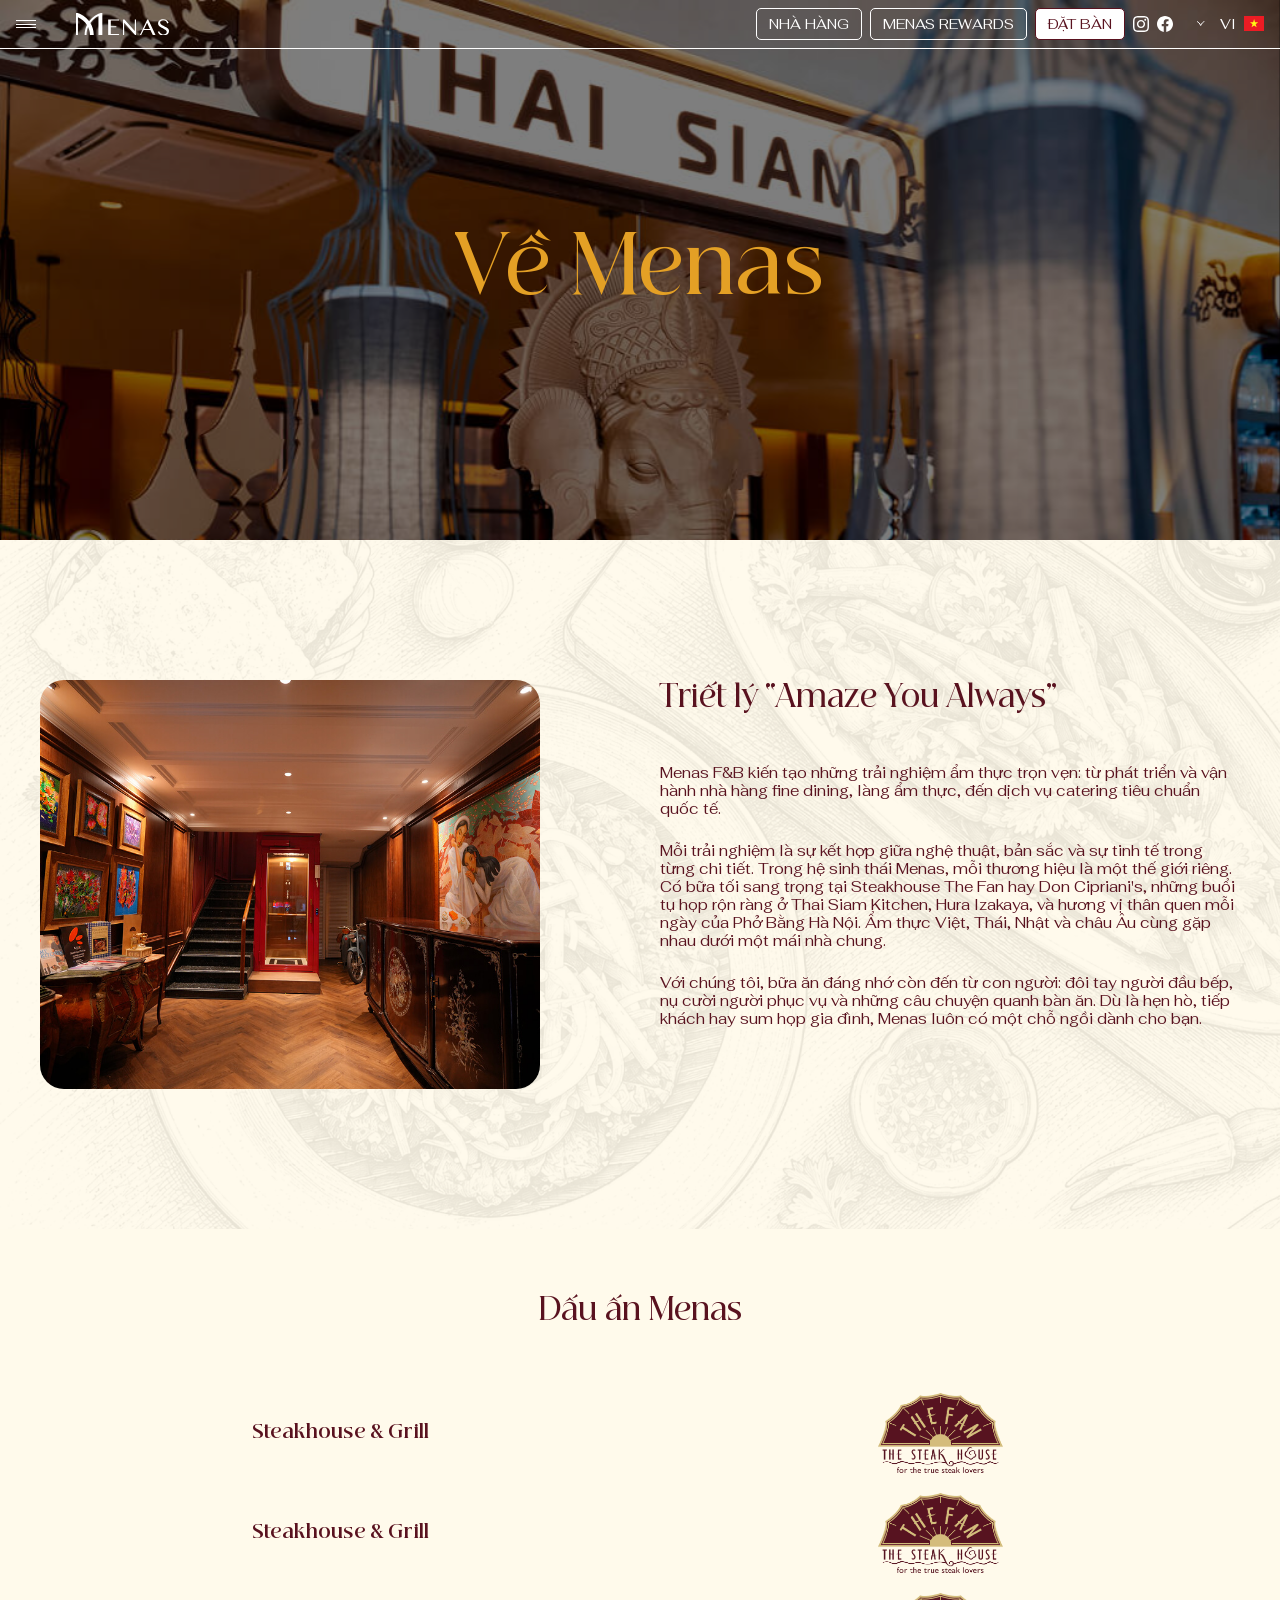
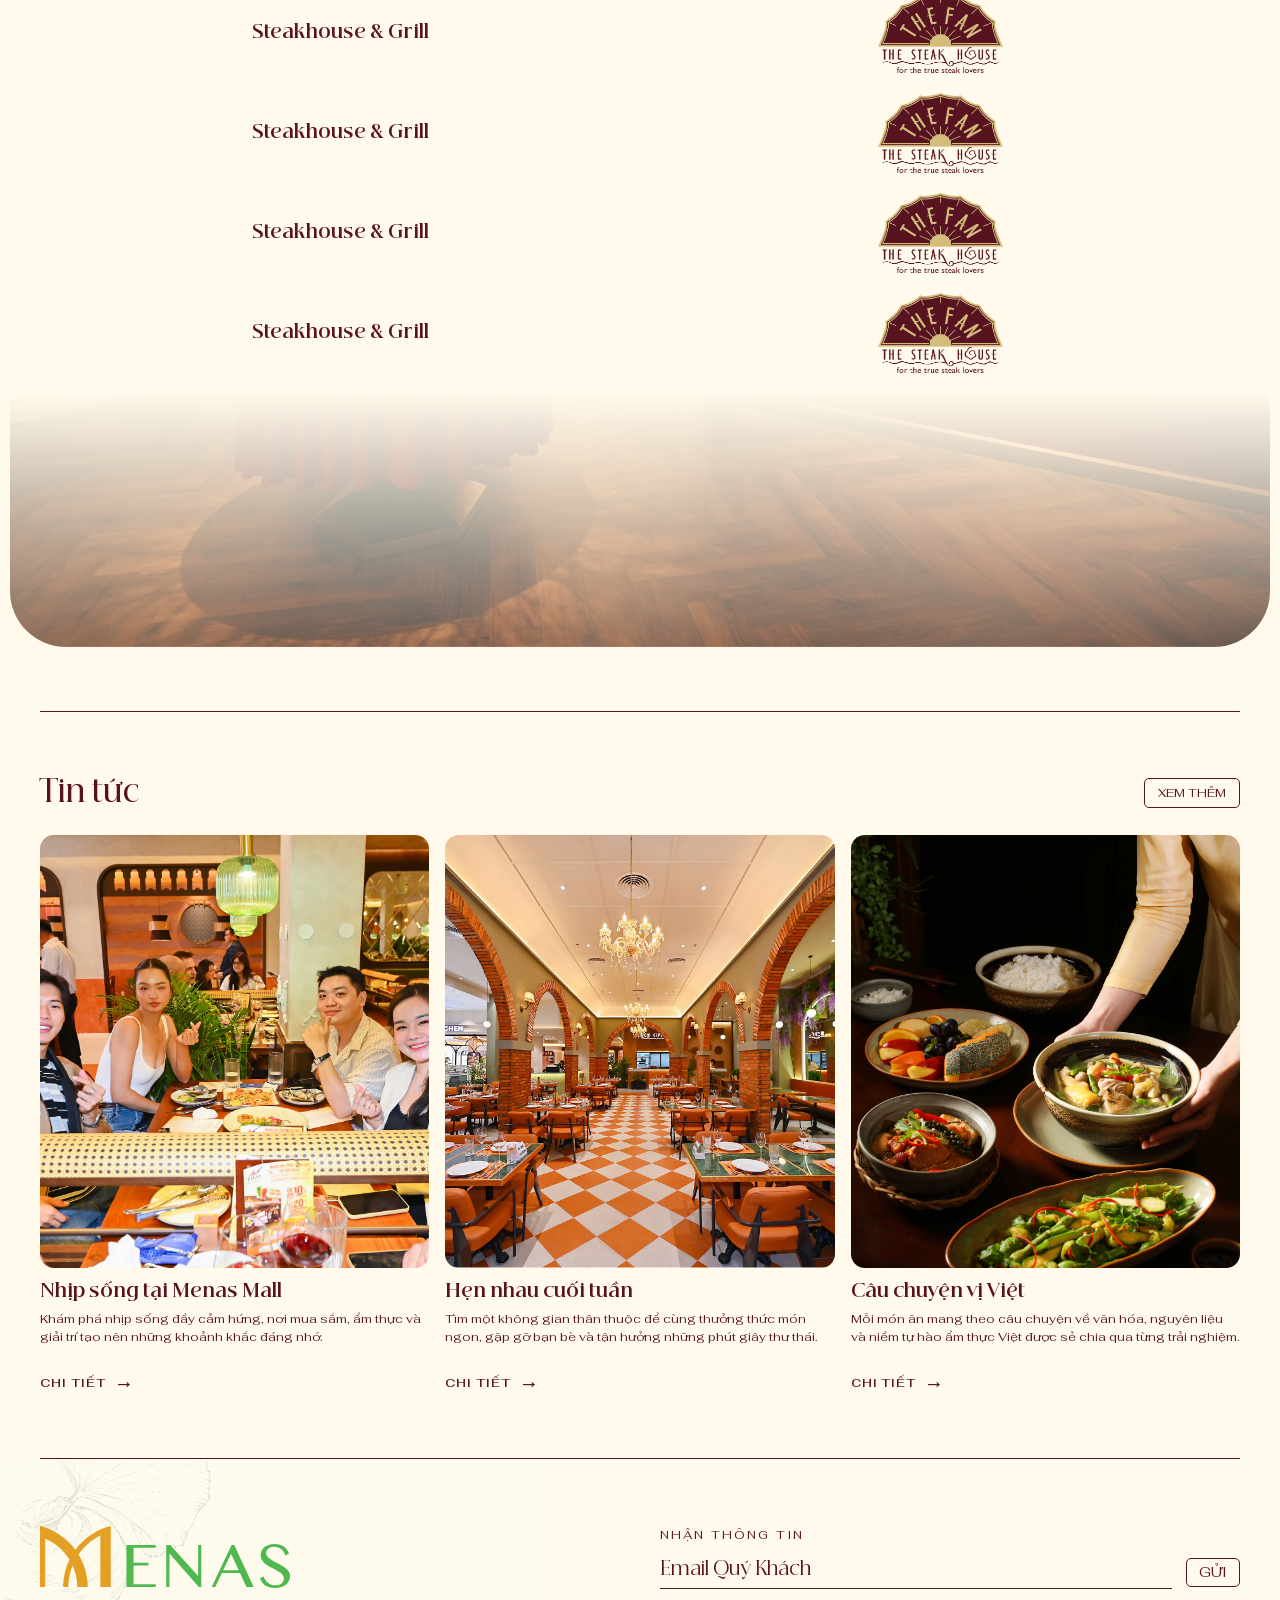
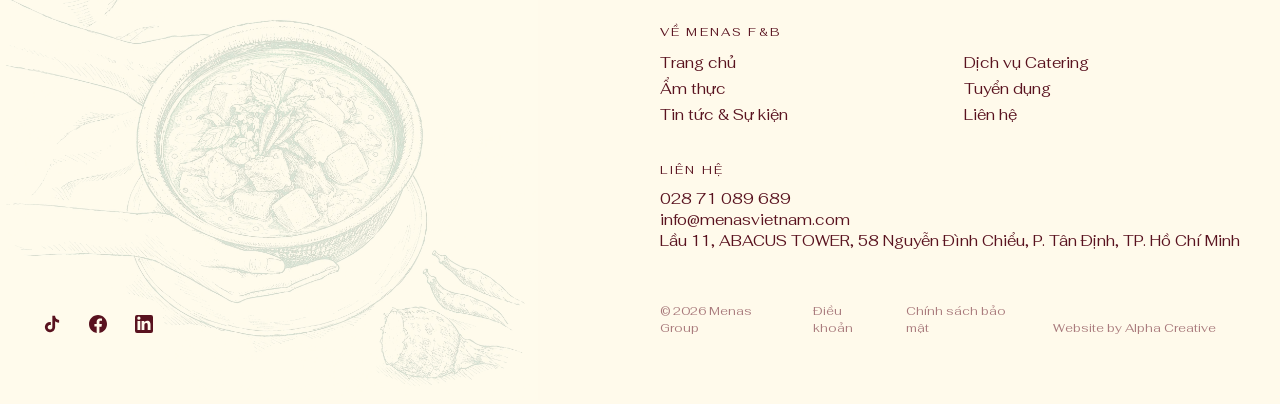
==== commit 7294402e: "add new page abput" ====
--- a/about.html
+++ b/about.html
@@ -151,6 +151,7 @@
           </div>
         </div>
       </section>
+
       <section
         class="imprint style-section no-border"
         style="--bg: url(&quot;../../images/del/bg.png&quot;)"
@@ -243,6 +244,94 @@
                   <img src="./assets/images/del/logo-1.svg" alt="" />
                 </div>
               </div>
+            </div>
+          </div>
+        </div>
+      </section>
+      <div class="style-spacing style-section no-border"></div>
+      <section
+        class="sectionNews2 style-section"
+        aria-labelledby="sectionNews2-title"
+      >
+        <div class="sectionNews2-inner">
+          <div class="sectionNews2-heading">
+            <h2
+              class="sectionNews2-title heading-3 font-heading color-third"
+              id="sectionNews2-title"
+            >
+              Tin tức
+            </h2>
+            <a class="sectionNews2-all" href="./tin-tuc.html">Xem thêm</a>
+          </div>
+          <div class="sectionNews2-slider swiper">
+            <div class="sectionNews2-list swiper-wrapper">
+              <div class="cardNews2 swiper-slide">
+                <a class="sectionNews2-image" href="./news-detail.html"
+                  ><img
+                    src="./assets/images/del/moment-5.avif"
+                    alt="Không gian ẩm thực tại Menas"
+                /></a>
+                <h3 class="cardNews2-title font-heading">
+                  <a href="./news-detail.html">Nhịp sống tại Menas Mall</a>
+                </h3>
+                <p class="sectionNews2-description">
+                  Khám phá nhịp sống đầy cảm hứng, nơi mua sắm, ẩm thực và giải
+                  trí tạo nên những khoảnh khắc đáng nhớ.
+                </p>
+                <a class="sectionNews2-readmore" href="./news-detail.html"
+                  >CHI TIẾT <span aria-hidden="true">→</span></a
+                >
+              </div>
+              <div class="cardNews2 swiper-slide">
+                <a class="sectionNews2-image" href="./news-detail.html"
+                  ><img
+                    src="./assets/images/del/img-3.jpg"
+                    alt="Không gian nhà hàng Menas"
+                /></a>
+                <h3 class="cardNews2-title font-heading">
+                  <a href="./news-detail.html">Hẹn nhau cuối tuần</a>
+                </h3>
+                <p class="sectionNews2-description">
+                  Tìm một không gian thân thuộc để cùng thưởng thức món ngon,
+                  gặp gỡ bạn bè và tận hưởng những phút giây thư thái.
+                </p>
+                <a class="sectionNews2-readmore" href="./news-detail.html"
+                  >CHI TIẾT <span aria-hidden="true">→</span></a
+                >
+              </div>
+              <div class="cardNews2 swiper-slide">
+                <a class="sectionNews2-image" href="./news-detail.html"
+                  ><img
+                    src="./assets/images/del/moment-2.avif"
+                    alt="Món ăn tại nhà hàng Menas"
+                /></a>
+                <h3 class="cardNews2-title font-heading">
+                  <a href="./news-detail.html">Câu chuyện vị Việt</a>
+                </h3>
+                <p class="sectionNews2-description">
+                  Mỗi món ăn mang theo câu chuyện về văn hóa, nguyên liệu và
+                  niềm tự hào ẩm thực Việt được sẻ chia qua từng trải nghiệm.
+                </p>
+                <a class="sectionNews2-readmore" href="./news-detail.html"
+                  >CHI TIẾT <span aria-hidden="true">→</span></a
+                >
+              </div>
+            </div>
+            <div class="sectionNews2-controls" aria-label="Điều hướng tin tức">
+              <button
+                class="sectionNews2-arrow sectionNews2-prev"
+                type="button"
+                aria-label="Tin trước"
+              >
+                ←
+              </button>
+              <button
+                class="sectionNews2-arrow sectionNews2-next"
+                type="button"
+                aria-label="Tin tiếp theo"
+              >
+                →
+              </button>
             </div>
           </div>
         </div>
--- a/assets/main/css/style.min.css
+++ b/assets/main/css/style.min.css
@@ -1,4 +1,4 @@
-@charset "UTF-8";:root{--font-heading:"Beautique Display",sans-serif;--font-body:"Fahkwang",sans-serif;--color-black:#000000;--color-white:#ffffff;--color-white-2:#fffaeb;--color-primary:#e4a025;--color-secondary:#4fb84f;--color-third:#59121f;--space-8:8px;--space-16:16px;--space-24:24px;--space-32:32px;--space-40:40px;--space-48:48px;--space-56:56px;--space-64:64px;--space-72:72px;--space-80:80px;--spacing-padding:120px 40px}@media (max-width:991px){:root{--space-8:8px;--space-16:8px;--space-24:16px;--space-32:24px;--space-40:32px;--space-48:40px;--space-56:48px;--space-64:56px;--space-72:64px;--space-80:72px;--spacing-padding:64px 16px}}.font-heading{font-family:var(--font-heading)}.font-body{font-family:var(--font-body)}.heading-1{font-size:80px;line-height:1.25}@media (max-width:991px){.heading-1{font-size:40px}}.heading-2{font-size:40px;line-height:1.2}@media (max-width:991px){.heading-2{font-size:30px}}.heading-3{font-size:30px;line-height:1.2}@media (max-width:991px){.heading-3{font-size:24px}}.heading-4{font-size:24px;line-height:1.2}@media (max-width:991px){.heading-4{font-size:20px}}.b1{font-size:19px;line-height:1.2}.b2{font-size:15px;line-height:1.2}.b3{font-size:14px;line-height:1}.b4{font-size:12px;line-height:1.2}.fw-500{font-weight:500}.padding-inner-l{padding-left:124px}@media (max-width:991px){.padding-inner-l{padding-left:24px}}.color-black{color:var(--color-black)}.color-white{color:var(--color-white)}.color-primary{color:var(--color-primary)}.color-secondary{color:var(--color-secondary)}.color-third{color:var(--color-third)}.limit-width{max-width:1440px;width:100%;margin:0 auto}@media (min-width:1024px){.limit-11-col{max-width:91.6666666667%;width:100%;margin:0 auto}.limit-10-col{max-width:83.3333333333%;width:100%;margin:0 auto}.limit-9-col{max-width:75%;width:100%;margin:0 auto}.limit-8-col{max-width:66.6666666667%;width:100%;margin:0 auto}.limit-7-col{max-width:58.3333333333%;width:100%;margin:0 auto}.limit-6-col{max-width:50%;width:100%;margin:0 auto}}.mt-8{margin-top:var(--space-8)}.mt-16{margin-top:var(--space-16)}.mt-24{margin-top:var(--space-24)}.mt-32{margin-top:var(--space-32)}.mt-40{margin-top:var(--space-40)}.mt-48{margin-top:var(--space-48)}.mt-56{margin-top:var(--space-56)}.mt-64{margin-top:var(--space-64)}.mt-72{margin-top:var(--space-72)}.mt-80{margin-top:var(--space-80)}.mb-8{margin-bottom:var(--space-8)}.mb-16{margin-bottom:var(--space-16)}.mb-24{margin-bottom:var(--space-24)}.mb-32{margin-bottom:var(--space-32)}.mb-40{margin-bottom:var(--space-40)}.mb-48{margin-bottom:var(--space-48)}.mb-56{margin-bottom:var(--space-56)}.mb-64{margin-bottom:var(--space-64)}.mb-72{margin-bottom:var(--space-72)}.mb-80{margin-bottom:var(--space-80)}.ml-8{margin-left:var(--space-8)}.ml-16{margin-left:var(--space-16)}.ml-24{margin-left:var(--space-24)}.ml-32{margin-left:var(--space-32)}.ml-40{margin-left:var(--space-40)}.ml-48{margin-left:var(--space-48)}.ml-56{margin-left:var(--space-56)}.ml-64{margin-left:var(--space-64)}.ml-72{margin-left:var(--space-72)}.ml-80{margin-left:var(--space-80)}.mr-8{margin-right:var(--space-8)}.mr-16{margin-right:var(--space-16)}.mr-24{margin-right:var(--space-24)}.mr-32{margin-right:var(--space-32)}.mr-40{margin-right:var(--space-40)}.mr-48{margin-right:var(--space-48)}.mr-56{margin-right:var(--space-56)}.mr-64{margin-right:var(--space-64)}.mr-72{margin-right:var(--space-72)}.mr-80{margin-right:var(--space-80)}.mx-8{margin-left:var(--space-8);margin-right:var(--space-8)}.mx-16{margin-left:var(--space-16);margin-right:var(--space-16)}.mx-24{margin-left:var(--space-24);margin-right:var(--space-24)}.mx-32{margin-left:var(--space-32);margin-right:var(--space-32)}.mx-40{margin-left:var(--space-40);margin-right:var(--space-40)}.mx-48{margin-left:var(--space-48);margin-right:var(--space-48)}.mx-56{margin-left:var(--space-56);margin-right:var(--space-56)}.mx-64{margin-left:var(--space-64);margin-right:var(--space-64)}.mx-72{margin-left:var(--space-72);margin-right:var(--space-72)}.mx-80{margin-left:var(--space-80);margin-right:var(--space-80)}.my-8{margin-top:var(--space-8);margin-bottom:var(--space-8)}.my-16{margin-top:var(--space-16);margin-bottom:var(--space-16)}.my-24{margin-top:var(--space-24);margin-bottom:var(--space-24)}.my-32{margin-top:var(--space-32);margin-bottom:var(--space-32)}.my-40{margin-top:var(--space-40);margin-bottom:var(--space-40)}.my-48{margin-top:var(--space-48);margin-bottom:var(--space-48)}.my-56{margin-top:var(--space-56);margin-bottom:var(--space-56)}.my-64{margin-top:var(--space-64);margin-bottom:var(--space-64)}.my-72{margin-top:var(--space-72);margin-bottom:var(--space-72)}.my-80{margin-top:var(--space-80);margin-bottom:var(--space-80)}.pt-8{padding-top:var(--space-8)}.pt-16{padding-top:var(--space-16)}.pt-24{padding-top:var(--space-24)}.pt-32{padding-top:var(--space-32)}.pt-40{padding-top:var(--space-40)}.pt-48{padding-top:var(--space-48)}.pt-56{padding-top:var(--space-56)}.pt-64{padding-top:var(--space-64)}.pt-72{padding-top:var(--space-72)}.pt-80{padding-top:var(--space-80)}.pb-8{padding-bottom:var(--space-8)}.pb-16{padding-bottom:var(--space-16)}.pb-24{padding-bottom:var(--space-24)}.pb-32{padding-bottom:var(--space-32)}.pb-40{padding-bottom:var(--space-40)}.pb-48{padding-bottom:var(--space-48)}.pb-56{padding-bottom:var(--space-56)}.pb-64{padding-bottom:var(--space-64)}.pb-72{padding-bottom:var(--space-72)}.pb-80{padding-bottom:var(--space-80)}.pl-8{padding-left:var(--space-8)}.pl-16{padding-left:var(--space-16)}.pl-24{padding-left:var(--space-24)}.pl-32{padding-left:var(--space-32)}.pl-40{padding-left:var(--space-40)}.pl-48{padding-left:var(--space-48)}.pl-56{padding-left:var(--space-56)}.pl-64{padding-left:var(--space-64)}.pl-72{padding-left:var(--space-72)}.pl-80{padding-left:var(--space-80)}.pr-8{padding-right:var(--space-8)}.pr-16{padding-right:var(--space-16)}.pr-24{padding-right:var(--space-24)}.pr-32{padding-right:var(--space-32)}.pr-40{padding-right:var(--space-40)}.pr-48{padding-right:var(--space-48)}.pr-56{padding-right:var(--space-56)}.pr-64{padding-right:var(--space-64)}.pr-72{padding-right:var(--space-72)}.pr-80{padding-right:var(--space-80)}.px-8{padding-left:var(--space-8);padding-right:var(--space-8)}.px-16{padding-left:var(--space-16);padding-right:var(--space-16)}.px-24{padding-left:var(--space-24);padding-right:var(--space-24)}.px-32{padding-left:var(--space-32);padding-right:var(--space-32)}.px-40{padding-left:var(--space-40);padding-right:var(--space-40)}.px-48{padding-left:var(--space-48);padding-right:var(--space-48)}.px-56{padding-left:var(--space-56);padding-right:var(--space-56)}.px-64{padding-left:var(--space-64);padding-right:var(--space-64)}.px-72{padding-left:var(--space-72);padding-right:var(--space-72)}.px-80{padding-left:var(--space-80);padding-right:var(--space-80)}.py-8{padding-top:var(--space-8);padding-bottom:var(--space-8)}.py-16{padding-top:var(--space-16);padding-bottom:var(--space-16)}.py-24{padding-top:var(--space-24);padding-bottom:var(--space-24)}.py-32{padding-top:var(--space-32);padding-bottom:var(--space-32)}.py-40{padding-top:var(--space-40);padding-bottom:var(--space-40)}.py-48{padding-top:var(--space-48);padding-bottom:var(--space-48)}.py-56{padding-top:var(--space-56);padding-bottom:var(--space-56)}.py-64{padding-top:var(--space-64);padding-bottom:var(--space-64)}.py-72{padding-top:var(--space-72);padding-bottom:var(--space-72)}.py-80{padding-top:var(--space-80);padding-bottom:var(--space-80)}.gap-8{gap:var(--space-8)}.gap-16{gap:var(--space-16)}.gap-24{gap:var(--space-24)}.gap-32{gap:var(--space-32)}.gap-40{gap:var(--space-40)}.gap-48{gap:var(--space-48)}.gap-56{gap:var(--space-56)}.gap-64{gap:var(--space-64)}.gap-72{gap:var(--space-72)}.gap-80{gap:var(--space-80)}.gap-x-8{column-gap:var(--space-8)}.gap-x-16{column-gap:var(--space-16)}.gap-x-24{column-gap:var(--space-24)}.gap-x-32{column-gap:var(--space-32)}.gap-x-40{column-gap:var(--space-40)}.gap-x-48{column-gap:var(--space-48)}.gap-x-56{column-gap:var(--space-56)}.gap-x-64{column-gap:var(--space-64)}.gap-x-72{column-gap:var(--space-72)}.gap-x-80{column-gap:var(--space-80)}.gap-y-8{row-gap:var(--space-8)}.gap-y-16{row-gap:var(--space-16)}.gap-y-24{row-gap:var(--space-24)}.gap-y-32{row-gap:var(--space-32)}.gap-y-40{row-gap:var(--space-40)}.gap-y-48{row-gap:var(--space-48)}.gap-y-56{row-gap:var(--space-56)}.gap-y-64{row-gap:var(--space-64)}.gap-y-72{row-gap:var(--space-72)}.gap-y-80{row-gap:var(--space-80)}*,:after,:before{box-sizing:border-box}*{margin:0;padding:0;font:inherit}canvas,img,picture,svg,video{display:block;max-width:100%}input,select,textarea{background-color:transparent;outline:0}button{cursor:pointer;background-color:transparent;outline:0;border:0}[type=button],[type=reset],[type=submit],button{-webkit-appearance:button}[type=button]::-moz-focus-inner,[type=reset]::-moz-focus-inner,[type=submit]::-moz-focus-inner,button::-moz-focus-inner{border-style:none;padding:0}[type=button]:-moz-focusring,[type=reset]:-moz-focusring,[type=submit]:-moz-focusring,button:-moz-focusring{outline:1px solid #000}[type=checkbox],[type=radio]{box-sizing:border-box;padding:0}[type=search]::-webkit-search-decoration{-webkit-appearance:none}button:focus{outline:0}a,a:hover{text-decoration:none;cursor:pointer;outline:0;color:inherit}ol,ul{list-style:none;margin:0;padding:0}h1,h2,h3,h4,h5,h6,p{margin:0;padding:0;overflow-wrap:break-word}body{width:100%;min-height:100vh;text-rendering:optimizeLegibility!important;-webkit-font-smoothing:auto!important;-moz-osx-font-smoothing:grayscale!important;font-family:var(--font-body)}.btn-global{display:inline-block;font-size:14px;line-height:1;border-radius:5px;text-transform:uppercase;transition:all .3s ease;padding:8px 12px}.btn-global.btn-outline{border:1px solid var(--color-white);color:var(--color-white);background-color:transparent}.btn-global.btn-outline:hover{color:var(--color-third);border:1px solid var(--color-primary);background-color:var(--color-primary)}.btn-global.btn-bg{background-color:var(--color-white);border:1px solid var(--color-third);color:var(--color-third)}.btn-global.btn-bg:hover{border:1px solid var(--color-primary);background-color:var(--color-primary)}.rolling-text{position:relative;overflow:hidden;display:inline-block;color:var(--color-third)}.rolling-text:hover::before{transform:translate3d(0,0,0)}.rolling-text:hover span{transform:translate3d(0,-200%,0)}.rolling-text::before{content:attr(data-replace);position:absolute;top:0;left:0;width:100%;height:100%;color:var(--color-third);transform-origin:50% 100%;transform:translate3d(0,150%,0);transition:transform .4s cubic-bezier(.76,0,.24,1)}.rolling-text span{display:inline-block;transition:transform .4s cubic-bezier(.76,0,.24,1);color:var(--color-third)}.style-section{position:relative;z-index:3;background-color:var(--color-white-2)}.style-section.no-border::before{content:unset!important}.style-section+.style-section{padding-top:64px}.style-section+.style-section::before{position:absolute;top:0;left:50%;width:calc(100% - max(80px,100vw - 1272px));border-top:1px solid var(--color-third);content:"";transform:translateX(-50%)}@media (max-width:991px){.style-section+.style-section{padding-top:48px}}@media (max-width:767px){.style-section+.style-section::before{width:calc(100% - 48px)}.sectionMoment-all,.sectionNews-all{font-size:11px}}[parallax-image]{position:relative;overflow:hidden}[parallax-image] img{position:absolute;top:0;left:0;width:120%;height:120%;object-fit:cover;transform:translateY(-10%)}.lightpick{--color-stroke:#ccc;--color-bg:#fff;--color-active-is-today:#0f0f0f;--color-active-is-today-opacity:rgba(15, 15, 15, 0.7)}.lightpick .lightpick__days{display:grid;grid-template-columns:repeat(7,1fr);gap:1px;background-color:var(--color-stroke);border:1px solid var(--color-stroke)}.lightpick .lightpick__day{background-color:var(--color-bg)}.lightpick .lightpick__day.is-today{background-image:none;background-color:var(--color-active-is-today);color:var(--color-bg)}.lightpick .lightpick__day.is-end-date,.lightpick .lightpick__day.is-end-date:hover,.lightpick .lightpick__day.is-start-date,.lightpick .lightpick__day.is-start-date:hover{background-image:none;background-color:var(--color-active-is-today);color:var(--color-bg);border-radius:none}.lightpick .lightpick__day:not(.is-disabled):hover{background-image:none;background-color:var(--color-active-is-today-opacity);color:var(--color-bg)}.lightpick .lightpick__month-title,.lightpick .lightpick__month-title>.lightpick__select-months{margin-left:0;padding-left:0;border-radius:0;direction:ltr;text-align:left;width:max-content}.lightpick .lightpick__days-of-the-week{margin-bottom:8px;margin-top:8px}.lightpick .lightpick__day.is-disabled{text-decoration:line-through}.lightpick .lightpick__days div{background-color:var(--color-bg)}.container-swiper{position:relative;width:100%;height:100svh;overflow:hidden}#header{z-index:999;left:0;right:0;top:0;--color-main-line:var(--color-white)}#header.scrolled{--color-main-line:var(--color-third)}#header.scrolled .header-inner{background-color:var(--color-white-2)}#header.scrolled .header-logo img.logo-active{opacity:1;visibility:visible}#header.scrolled .btn-global.btn-bg{background-color:var(--color-third);color:var(--color-white)}#header.scrolled .btn-global.btn-bg:hover{background-color:var(--color-primary)}#header .btn-global.btn-outline{color:var(--color-main-line);border:1px solid var(--color-main-line)}#header .header-inner{position:relative;z-index:8;border-bottom:1px solid var(--color-main-line);padding:8px 16px;transition:background .3s ease}#header .header-ovl{position:fixed;top:0;left:0;width:100%;height:100vh;background-color:rgba(0,0,0,.7);z-index:6;opacity:0;visibility:hidden;transition:all .3s ease}#header .header-menu{position:fixed;top:60px;left:12px;background-image:linear-gradient(rgba(255,250,235,.75),rgba(255,250,235,.75)),url(../../images/icons/bg-pa.png);background-position:center;background-size:cover;background-repeat:no-repeat;height:calc(100vh - 76px);max-width:400px;width:100%;border-radius:20px;padding:24px;z-index:10;opacity:0;visibility:hidden;transition:all .3s ease}@media (max-width:560px){#header .header-menu{right:16px;max-width:calc(100% - 24px)}}#header .header-menu-inner{display:flex;flex-direction:column;gap:32px}#header .header-menu-bottom{padding-top:12px;border-top:1px solid var(--color-third)}#header .header-left{display:flex;align-items:center;gap:40px}@media (max-width:991px){#header .header-left{gap:24px}}#header .header-ham{width:20px;height:8px;position:relative;cursor:pointer;transition:all .3s ease}#header .header-ham.active span:nth-child(1){top:3.5px;transform:rotate(45deg)}#header .header-ham.active span:nth-child(2){opacity:0}#header .header-ham.active span:nth-child(3){top:3.5px;transform:rotate(-45deg)}#header .header-ham::before{content:"";width:44px;height:44px;position:absolute;top:50%;left:50%;transform:translate(-50%,-50%);border-radius:50%}#header .header-ham span{position:absolute;display:block;width:100%;height:1px;background-color:var(--color-main-line);left:0;transition:all .3s ease;opacity:1}#header .header-ham span:nth-child(1){top:0}#header .header-ham span:nth-child(2){top:3.5px}#header .header-ham span:nth-child(3){top:7px}#header .header-logo{height:24px;width:auto;min-width:93px}#header .header-logo img{position:absolute;height:24px;width:auto}#header .header-logo img.logo-active{opacity:0;visibility:hidden;transition:all .3s ease}#header .header-list-button{gap:8px}@media (max-width:991px){#header .header-list-button{--color-main-line:var(--color-third)}#header .header-list-button .btn-bg{background-color:transparent}}#header .header-social-bottom ul{display:flex;align-items:center;gap:8px}#header .header-social-bottom ul svg:hover path{color:var(--color-primary)}#header .header-social-bottom ul svg path{color:var(--color-third);transition:color .3s ease}#header .header-social ul{display:flex;align-items:center;gap:8px}#header .header-social ul svg:hover path{color:var(--color-primary)}#header .header-social ul svg path{color:var(--color-main-line);transition:color .3s ease}#header .header-right{gap:8px}#header .header-lang{margin-left:16px}#header .header-lang .dropdown-custom{position:relative;cursor:pointer}#header .header-lang .icon path{color:var(--color-main-line)}#header .header-lang .dropdown-custom-menu{position:absolute;right:-12px;top:100%;margin-top:16px;background-color:var(--color-white-2);border-radius:10px;padding:10px 0;display:flex;flex-direction:column;align-items:center;gap:4px;width:calc(100% + 12px);opacity:0;visibility:hidden;transition:all .3s ease}#header .header-lang .dropdown-custom-menu.dropdown--active{opacity:1;visibility:visible}#header .header-lang .dropdown-custom-btn{display:flex;align-items:center;gap:4px}#header .header-lang .dropdown-custom-btn .value-select{font-size:14px;line-height:1.2;text-transform:uppercase;color:var(--color-main-line);display:flex;align-items:center;gap:8px;transition:color .3s ease}#header .header-lang .dropdown-custom-btn span{width:27px;text-align:right}#header .header-lang .dropdown-custom-item{width:100%;display:flex;align-items:center;justify-content:center;gap:8px;font-size:14px;line-height:1.2;text-transform:uppercase;color:var(--color-third);padding:4px 0;transition:background .3s ease;cursor:pointer}#header .header-lang .dropdown-custom-item:hover{background-color:var(--color-primary)}#header .header-lang .dropdown-custom-item span{color:var(--color-third);width:27px;text-align:right}.banner{position:sticky;top:0;height:100vh;z-index:1;overflow:hidden;background-color:var(--color-black)}.banner.short-height{height:60vh}.banner::before{content:"";position:absolute;inset:0;background-color:rgba(0,0,0,.5);z-index:2}.banner-content{position:absolute;top:50%;left:50%;transform:translate(-50%,-50%);z-index:3}@media (max-width:991px){.banner-content{max-width:calc(100% - 80px);width:100%}}.banner-inner{width:100%;height:100%}.banner-thum{width:100%;height:100%}.banner .video{width:100%;height:100%}.banner .video iframe{position:absolute;top:50%;left:50%;width:100%;height:100%;transform:translate(-50%,-50%) scale(1.2)}.banner-slider{width:100%;height:100%}.banner-image{width:100%;height:100%}.banner-image img{width:100%;height:100%;object-fit:cover}#footer{background-color:var(--color-white-2)}.footer-container{position:relative;display:grid;grid-template-columns:minmax(280px,1fr) minmax(0,1fr);min-height:525px;padding:68px max(40px,(100vw - 1272px) / 2);color:var(--color-third);font-family:var(--font-body)}.footer-container::after{position:absolute;z-index:0;top:0;bottom:0;left:0;width:min(42%,680px);background:transparent url(../../images/icons/pattern-footer.webp) no-repeat left center/contain;content:"";pointer-events:none;opacity:.18}.footer-left{position:relative;z-index:1;display:flex;flex-direction:column;align-items:flex-start;justify-content:space-between;min-height:390px;padding:0}.footer-logo{display:inline-flex;width:250px;margin-top:0}.footer-logo img{display:block;width:100%;height:auto}.footer-social{display:flex;align-items:center;gap:22px}.footer-social-mobile{display:none}.footer-social-link{display:inline-flex;width:24px;height:24px;align-items:center;justify-content:center;color:var(--color-third);transition:color .2s ease}.footer-social-link svg{display:block;width:100%;height:100%}.footer-social-link:focus-visible,.footer-social-link:hover{color:var(--color-primary)}.footer-right{position:relative;z-index:1;display:flex;flex-direction:column;gap:36px;padding:2px 0 0 20px}.footer-title{display:block;margin:0 0 12px;color:var(--color-third);font-family:var(--font-body);font-size:12px;font-weight:400;letter-spacing:.18em;line-height:1.3;text-transform:uppercase}.footer-newsletter-field{display:flex;align-items:center;gap:14px}.footer-newsletter-field input{width:100%;min-width:0;padding:0 0 4px;border:0;border-bottom:1px solid var(--color-third);border-radius:0;outline:0;background:0 0;color:var(--color-third);font-family:var(--font-heading);font-size:19px}.footer-newsletter-field input::placeholder{color:var(--color-third);opacity:1}.footer-newsletter-field input:focus-visible{border-bottom-color:var(--color-primary)}.footer-newsletter-field button{flex:0 0 auto;padding:5px 12px;border:1px solid var(--color-third);border-radius:5px;background:0 0;color:var(--color-third);font-family:var(--font-body);font-size:14px;line-height:1.2;text-transform:uppercase;transition:color .2s ease,background-color .2s ease,border-color .2s ease}.footer-newsletter-field button:focus-visible,.footer-newsletter-field button:hover{border-color:var(--color-primary);background-color:var(--color-primary)}.footer-navigation .footer-title{margin-bottom:10px}.footer-links{display:grid;grid-auto-flow:column;grid-template-rows:repeat(3,auto);grid-template-columns:1fr 1fr;column-gap:28px;row-gap:2px;margin:0;padding:0;list-style:none}.footer-contact a,.footer-contact p,.footer-links a{margin:0;color:var(--color-third);font-size:15px;line-height:1.4;text-decoration:none}.footer-contact a,.footer-links a{transition:color .2s ease}.footer-contact a:focus-visible,.footer-contact a:hover,.footer-links a:focus-visible,.footer-links a:hover{color:var(--color-primary)}.footer-contact{display:flex;flex-direction:column;font-style:normal}.footer-contact .footer-title{margin-bottom:10px}.footer-right>.footer-social{display:none;margin-top:-18px}.footer-bottom{display:grid;grid-template-columns:auto 1fr auto;align-items:end;gap:12px 24px;margin-top:auto;color:#a8797b;font-size:12px;line-height:1.35}.footer-bottom p{margin:0}.footer-bottom a{color:inherit;text-decoration:none}.footer-bottom a:focus-visible,.footer-bottom a:hover{color:var(--color-third)}.footer-copyright{grid-column:1/-1}.footer-legal{display:flex;gap:22px}@media (max-width:991px){.footer-legal{flex-wrap:wrap}}.footer-credit{justify-self:end;white-space:nowrap}@media (max-width:991px){.footer-container{grid-template-columns:minmax(220px,.8fr) minmax(0,1.2fr);min-height:480px;padding:56px 32px}.footer-left{min-height:360px}.footer-logo{width:210px}.footer-right{gap:28px;padding-left:12px}.footer-bottom{grid-template-columns:1fr auto}.footer-copyright{grid-column:1/-1}.footer-credit{grid-column:1/-1;justify-self:start}}@media (max-width:767px){.footer-container{grid-template-columns:1fr;gap:38px;padding:44px 24px 32px}.footer-left{min-height:0}.footer-social-desktop{display:none}.footer-container::after{width:100%;height:250px;bottom:auto}.footer-logo{width:190px}.footer-right{margin-top:2px}.footer-right>.footer-social{display:flex;margin-top:-16px;gap:16px}.footer-right{gap:30px;padding:0}.footer-newsletter-field input{font-size:18px}.footer-links{column-gap:12px}.footer-contact a,.footer-contact p,.footer-links a{font-size:13px}.footer-bottom{grid-template-columns:1fr;align-items:start}.footer-copyright,.footer-credit{grid-column:auto}.footer-legal{gap:16px}}.dining{padding-bottom:64px}.dining-inner{--dining-gutter:max(40px, calc((100vw - 1272px) / 2));width:100%;padding:64px 0 0 var(--dining-gutter)}.dining-heading{margin-bottom:32px}.dining-box{position:relative;width:100%;aspect-ratio:404/545;border-radius:20px;overflow:hidden;cursor:pointer}.dining-box:hover .dining-image{transform:scale(1.05)}.dining-card-link{position:absolute;inset:0;z-index:1}.dining-image{width:100%;height:100%;transition:transform .4s ease;transform-origin:center}.dining-image img{width:120%;height:120%;object-fit:cover;display:block}.dining-content{position:absolute;inset:0;z-index:2;background:linear-gradient(rgba(0,0,0,0) 0,rgba(0,0,0,.8) 60%);border-radius:20px;overflow:hidden;display:flex;flex-direction:column;justify-content:flex-end;padding:24px;pointer-events:none}.dining-name{border-bottom:1px dashed var(--color-white);padding-bottom:12px;margin-bottom:24px}.dining-link{display:flex;align-items:center;justify-content:space-between;pointer-events:auto}.dining-menu{transition:color .25s ease}.dining-menu:focus-visible,.dining-menu:hover{color:var(--color-primary)}.dining-slider{--gap:24px;--per-view:3.4;--pad-left:0px;--btn-size:44px;--btn-gap:16px;position:relative;--slide-w:calc(
+@charset "UTF-8";:root{--font-heading:"Beautique Display",sans-serif;--font-body:"Fahkwang",sans-serif;--color-black:#000000;--color-white:#ffffff;--color-white-2:#fffaeb;--color-primary:#e4a025;--color-secondary:#4fb84f;--color-third:#59121f;--space-8:8px;--space-16:16px;--space-24:24px;--space-32:32px;--space-40:40px;--space-48:48px;--space-56:56px;--space-64:64px;--space-72:72px;--space-80:80px;--spacing-padding:120px 40px}@media (max-width:991px){:root{--space-8:8px;--space-16:8px;--space-24:16px;--space-32:24px;--space-40:32px;--space-48:40px;--space-56:48px;--space-64:56px;--space-72:64px;--space-80:72px;--spacing-padding:64px 16px}}.font-heading{font-family:var(--font-heading)}.font-body{font-family:var(--font-body)}.heading-1{font-size:80px;line-height:1.25}@media (max-width:991px){.heading-1{font-size:40px}}.heading-2{font-size:40px;line-height:1.2}@media (max-width:991px){.heading-2{font-size:30px}}.heading-3{font-size:30px;line-height:1.2}@media (max-width:991px){.heading-3{font-size:24px}}.heading-4{font-size:24px;line-height:1.2}@media (max-width:991px){.heading-4{font-size:20px}}.b1{font-size:19px;line-height:1.2}.b2{font-size:15px;line-height:1.2}.b3{font-size:14px;line-height:1}.b4{font-size:12px;line-height:1.2}.fw-500{font-weight:500}.padding-inner-l{padding-left:124px}@media (max-width:991px){.padding-inner-l{padding-left:24px}}.color-black{color:var(--color-black)}.color-white{color:var(--color-white)}.color-primary{color:var(--color-primary)}.color-secondary{color:var(--color-secondary)}.color-third{color:var(--color-third)}.limit-width{max-width:1440px;width:100%;margin:0 auto}@media (min-width:1024px){.limit-11-col{max-width:91.6666666667%;width:100%;margin:0 auto}.limit-10-col{max-width:83.3333333333%;width:100%;margin:0 auto}.limit-9-col{max-width:75%;width:100%;margin:0 auto}.limit-8-col{max-width:66.6666666667%;width:100%;margin:0 auto}.limit-7-col{max-width:58.3333333333%;width:100%;margin:0 auto}.limit-6-col{max-width:50%;width:100%;margin:0 auto}}.mt-8{margin-top:var(--space-8)}.mt-16{margin-top:var(--space-16)}.mt-24{margin-top:var(--space-24)}.mt-32{margin-top:var(--space-32)}.mt-40{margin-top:var(--space-40)}.mt-48{margin-top:var(--space-48)}.mt-56{margin-top:var(--space-56)}.mt-64{margin-top:var(--space-64)}.mt-72{margin-top:var(--space-72)}.mt-80{margin-top:var(--space-80)}.mb-8{margin-bottom:var(--space-8)}.mb-16{margin-bottom:var(--space-16)}.mb-24{margin-bottom:var(--space-24)}.mb-32{margin-bottom:var(--space-32)}.mb-40{margin-bottom:var(--space-40)}.mb-48{margin-bottom:var(--space-48)}.mb-56{margin-bottom:var(--space-56)}.mb-64{margin-bottom:var(--space-64)}.mb-72{margin-bottom:var(--space-72)}.mb-80{margin-bottom:var(--space-80)}.ml-8{margin-left:var(--space-8)}.ml-16{margin-left:var(--space-16)}.ml-24{margin-left:var(--space-24)}.ml-32{margin-left:var(--space-32)}.ml-40{margin-left:var(--space-40)}.ml-48{margin-left:var(--space-48)}.ml-56{margin-left:var(--space-56)}.ml-64{margin-left:var(--space-64)}.ml-72{margin-left:var(--space-72)}.ml-80{margin-left:var(--space-80)}.mr-8{margin-right:var(--space-8)}.mr-16{margin-right:var(--space-16)}.mr-24{margin-right:var(--space-24)}.mr-32{margin-right:var(--space-32)}.mr-40{margin-right:var(--space-40)}.mr-48{margin-right:var(--space-48)}.mr-56{margin-right:var(--space-56)}.mr-64{margin-right:var(--space-64)}.mr-72{margin-right:var(--space-72)}.mr-80{margin-right:var(--space-80)}.mx-8{margin-left:var(--space-8);margin-right:var(--space-8)}.mx-16{margin-left:var(--space-16);margin-right:var(--space-16)}.mx-24{margin-left:var(--space-24);margin-right:var(--space-24)}.mx-32{margin-left:var(--space-32);margin-right:var(--space-32)}.mx-40{margin-left:var(--space-40);margin-right:var(--space-40)}.mx-48{margin-left:var(--space-48);margin-right:var(--space-48)}.mx-56{margin-left:var(--space-56);margin-right:var(--space-56)}.mx-64{margin-left:var(--space-64);margin-right:var(--space-64)}.mx-72{margin-left:var(--space-72);margin-right:var(--space-72)}.mx-80{margin-left:var(--space-80);margin-right:var(--space-80)}.my-8{margin-top:var(--space-8);margin-bottom:var(--space-8)}.my-16{margin-top:var(--space-16);margin-bottom:var(--space-16)}.my-24{margin-top:var(--space-24);margin-bottom:var(--space-24)}.my-32{margin-top:var(--space-32);margin-bottom:var(--space-32)}.my-40{margin-top:var(--space-40);margin-bottom:var(--space-40)}.my-48{margin-top:var(--space-48);margin-bottom:var(--space-48)}.my-56{margin-top:var(--space-56);margin-bottom:var(--space-56)}.my-64{margin-top:var(--space-64);margin-bottom:var(--space-64)}.my-72{margin-top:var(--space-72);margin-bottom:var(--space-72)}.my-80{margin-top:var(--space-80);margin-bottom:var(--space-80)}.pt-8{padding-top:var(--space-8)}.pt-16{padding-top:var(--space-16)}.pt-24{padding-top:var(--space-24)}.pt-32{padding-top:var(--space-32)}.pt-40{padding-top:var(--space-40)}.pt-48{padding-top:var(--space-48)}.pt-56{padding-top:var(--space-56)}.pt-64{padding-top:var(--space-64)}.pt-72{padding-top:var(--space-72)}.pt-80{padding-top:var(--space-80)}.pb-8{padding-bottom:var(--space-8)}.pb-16{padding-bottom:var(--space-16)}.pb-24{padding-bottom:var(--space-24)}.pb-32{padding-bottom:var(--space-32)}.pb-40{padding-bottom:var(--space-40)}.pb-48{padding-bottom:var(--space-48)}.pb-56{padding-bottom:var(--space-56)}.pb-64{padding-bottom:var(--space-64)}.pb-72{padding-bottom:var(--space-72)}.pb-80{padding-bottom:var(--space-80)}.pl-8{padding-left:var(--space-8)}.pl-16{padding-left:var(--space-16)}.pl-24{padding-left:var(--space-24)}.pl-32{padding-left:var(--space-32)}.pl-40{padding-left:var(--space-40)}.pl-48{padding-left:var(--space-48)}.pl-56{padding-left:var(--space-56)}.pl-64{padding-left:var(--space-64)}.pl-72{padding-left:var(--space-72)}.pl-80{padding-left:var(--space-80)}.pr-8{padding-right:var(--space-8)}.pr-16{padding-right:var(--space-16)}.pr-24{padding-right:var(--space-24)}.pr-32{padding-right:var(--space-32)}.pr-40{padding-right:var(--space-40)}.pr-48{padding-right:var(--space-48)}.pr-56{padding-right:var(--space-56)}.pr-64{padding-right:var(--space-64)}.pr-72{padding-right:var(--space-72)}.pr-80{padding-right:var(--space-80)}.px-8{padding-left:var(--space-8);padding-right:var(--space-8)}.px-16{padding-left:var(--space-16);padding-right:var(--space-16)}.px-24{padding-left:var(--space-24);padding-right:var(--space-24)}.px-32{padding-left:var(--space-32);padding-right:var(--space-32)}.px-40{padding-left:var(--space-40);padding-right:var(--space-40)}.px-48{padding-left:var(--space-48);padding-right:var(--space-48)}.px-56{padding-left:var(--space-56);padding-right:var(--space-56)}.px-64{padding-left:var(--space-64);padding-right:var(--space-64)}.px-72{padding-left:var(--space-72);padding-right:var(--space-72)}.px-80{padding-left:var(--space-80);padding-right:var(--space-80)}.py-8{padding-top:var(--space-8);padding-bottom:var(--space-8)}.py-16{padding-top:var(--space-16);padding-bottom:var(--space-16)}.py-24{padding-top:var(--space-24);padding-bottom:var(--space-24)}.py-32{padding-top:var(--space-32);padding-bottom:var(--space-32)}.py-40{padding-top:var(--space-40);padding-bottom:var(--space-40)}.py-48{padding-top:var(--space-48);padding-bottom:var(--space-48)}.py-56{padding-top:var(--space-56);padding-bottom:var(--space-56)}.py-64{padding-top:var(--space-64);padding-bottom:var(--space-64)}.py-72{padding-top:var(--space-72);padding-bottom:var(--space-72)}.py-80{padding-top:var(--space-80);padding-bottom:var(--space-80)}.gap-8{gap:var(--space-8)}.gap-16{gap:var(--space-16)}.gap-24{gap:var(--space-24)}.gap-32{gap:var(--space-32)}.gap-40{gap:var(--space-40)}.gap-48{gap:var(--space-48)}.gap-56{gap:var(--space-56)}.gap-64{gap:var(--space-64)}.gap-72{gap:var(--space-72)}.gap-80{gap:var(--space-80)}.gap-x-8{column-gap:var(--space-8)}.gap-x-16{column-gap:var(--space-16)}.gap-x-24{column-gap:var(--space-24)}.gap-x-32{column-gap:var(--space-32)}.gap-x-40{column-gap:var(--space-40)}.gap-x-48{column-gap:var(--space-48)}.gap-x-56{column-gap:var(--space-56)}.gap-x-64{column-gap:var(--space-64)}.gap-x-72{column-gap:var(--space-72)}.gap-x-80{column-gap:var(--space-80)}.gap-y-8{row-gap:var(--space-8)}.gap-y-16{row-gap:var(--space-16)}.gap-y-24{row-gap:var(--space-24)}.gap-y-32{row-gap:var(--space-32)}.gap-y-40{row-gap:var(--space-40)}.gap-y-48{row-gap:var(--space-48)}.gap-y-56{row-gap:var(--space-56)}.gap-y-64{row-gap:var(--space-64)}.gap-y-72{row-gap:var(--space-72)}.gap-y-80{row-gap:var(--space-80)}*,:after,:before{box-sizing:border-box}*{margin:0;padding:0;font:inherit}canvas,img,picture,svg,video{display:block;max-width:100%}input,select,textarea{background-color:transparent;outline:0}button{cursor:pointer;background-color:transparent;outline:0;border:0}[type=button],[type=reset],[type=submit],button{-webkit-appearance:button}[type=button]::-moz-focus-inner,[type=reset]::-moz-focus-inner,[type=submit]::-moz-focus-inner,button::-moz-focus-inner{border-style:none;padding:0}[type=button]:-moz-focusring,[type=reset]:-moz-focusring,[type=submit]:-moz-focusring,button:-moz-focusring{outline:1px solid #000}[type=checkbox],[type=radio]{box-sizing:border-box;padding:0}[type=search]::-webkit-search-decoration{-webkit-appearance:none}button:focus{outline:0}a,a:hover{text-decoration:none;cursor:pointer;outline:0;color:inherit}ol,ul{list-style:none;margin:0;padding:0}h1,h2,h3,h4,h5,h6,p{margin:0;padding:0;overflow-wrap:break-word}body{width:100%;min-height:100vh;text-rendering:optimizeLegibility!important;-webkit-font-smoothing:auto!important;-moz-osx-font-smoothing:grayscale!important;font-family:var(--font-body)}.btn-global{display:inline-block;font-size:14px;line-height:1;border-radius:5px;text-transform:uppercase;transition:all .3s ease;padding:8px 12px}.btn-global.btn-outline{border:1px solid var(--color-white);color:var(--color-white);background-color:transparent}.btn-global.btn-outline:hover{color:var(--color-third);border:1px solid var(--color-primary);background-color:var(--color-primary)}.btn-global.btn-bg{background-color:var(--color-white);border:1px solid var(--color-third);color:var(--color-third)}.btn-global.btn-bg:hover{border:1px solid var(--color-primary);background-color:var(--color-primary)}.style-spacing{height:64px}.rolling-text{position:relative;overflow:hidden;display:inline-block;color:var(--color-third)}.rolling-text:hover::before{transform:translate3d(0,0,0)}.rolling-text:hover span{transform:translate3d(0,-200%,0)}.rolling-text::before{content:attr(data-replace);position:absolute;top:0;left:0;width:100%;height:100%;color:var(--color-third);transform-origin:50% 100%;transform:translate3d(0,150%,0);transition:transform .4s cubic-bezier(.76,0,.24,1)}.rolling-text span{display:inline-block;transition:transform .4s cubic-bezier(.76,0,.24,1);color:var(--color-third)}.style-section{position:relative;z-index:3;background-color:var(--color-white-2)}.style-section.no-border::before{content:unset!important}.style-section+.style-section{padding-top:64px}.style-section+.style-section::before{position:absolute;top:0;left:50%;width:calc(100% - max(80px,100vw - 1272px));border-top:1px solid var(--color-third);content:"";transform:translateX(-50%)}@media (max-width:991px){.style-section+.style-section{padding-top:48px}}@media (max-width:767px){.style-section+.style-section::before{width:calc(100% - 48px)}.sectionMoment-all,.sectionNews-all{font-size:11px}}[parallax-image]{position:relative;overflow:hidden}[parallax-image] img{position:absolute;top:0;left:0;width:120%;height:120%;object-fit:cover;transform:translateY(-10%)}.lightpick{--color-stroke:#ccc;--color-bg:#fff;--color-active-is-today:#0f0f0f;--color-active-is-today-opacity:rgba(15, 15, 15, 0.7)}.lightpick .lightpick__days{display:grid;grid-template-columns:repeat(7,1fr);gap:1px;background-color:var(--color-stroke);border:1px solid var(--color-stroke)}.lightpick .lightpick__day{background-color:var(--color-bg)}.lightpick .lightpick__day.is-today{background-image:none;background-color:var(--color-active-is-today);color:var(--color-bg)}.lightpick .lightpick__day.is-end-date,.lightpick .lightpick__day.is-end-date:hover,.lightpick .lightpick__day.is-start-date,.lightpick .lightpick__day.is-start-date:hover{background-image:none;background-color:var(--color-active-is-today);color:var(--color-bg);border-radius:none}.lightpick .lightpick__day:not(.is-disabled):hover{background-image:none;background-color:var(--color-active-is-today-opacity);color:var(--color-bg)}.lightpick .lightpick__month-title,.lightpick .lightpick__month-title>.lightpick__select-months{margin-left:0;padding-left:0;border-radius:0;direction:ltr;text-align:left;width:max-content}.lightpick .lightpick__days-of-the-week{margin-bottom:8px;margin-top:8px}.lightpick .lightpick__day.is-disabled{text-decoration:line-through}.lightpick .lightpick__days div{background-color:var(--color-bg)}.container-swiper{position:relative;width:100%;height:100svh;overflow:hidden}#header{z-index:999;left:0;right:0;top:0;--color-main-line:var(--color-white)}#header.scrolled{--color-main-line:var(--color-third)}#header.scrolled .header-inner{background-color:var(--color-white-2)}#header.scrolled .header-logo img.logo-active{opacity:1;visibility:visible}#header.scrolled .btn-global.btn-bg{background-color:var(--color-third);color:var(--color-white)}#header.scrolled .btn-global.btn-bg:hover{background-color:var(--color-primary)}#header .btn-global.btn-outline{color:var(--color-main-line);border:1px solid var(--color-main-line)}#header .header-inner{position:relative;z-index:8;border-bottom:1px solid var(--color-main-line);padding:8px 16px;transition:background .3s ease}#header .header-ovl{position:fixed;top:0;left:0;width:100%;height:100vh;background-color:rgba(0,0,0,.7);z-index:6;opacity:0;visibility:hidden;transition:all .3s ease}#header .header-menu{position:fixed;top:60px;left:12px;background-image:linear-gradient(rgba(255,250,235,.75),rgba(255,250,235,.75)),url(../../images/icons/bg-pa.png);background-position:center;background-size:cover;background-repeat:no-repeat;height:calc(100vh - 76px);max-width:400px;width:100%;border-radius:20px;padding:24px;z-index:10;opacity:0;visibility:hidden;transition:all .3s ease}@media (max-width:560px){#header .header-menu{right:16px;max-width:calc(100% - 24px)}}#header .header-menu-inner{display:flex;flex-direction:column;gap:32px}#header .header-menu-bottom{padding-top:12px;border-top:1px solid var(--color-third)}#header .header-left{display:flex;align-items:center;gap:40px}@media (max-width:991px){#header .header-left{gap:24px}}#header .header-ham{width:20px;height:8px;position:relative;cursor:pointer;transition:all .3s ease}#header .header-ham.active span:nth-child(1){top:3.5px;transform:rotate(45deg)}#header .header-ham.active span:nth-child(2){opacity:0}#header .header-ham.active span:nth-child(3){top:3.5px;transform:rotate(-45deg)}#header .header-ham::before{content:"";width:44px;height:44px;position:absolute;top:50%;left:50%;transform:translate(-50%,-50%);border-radius:50%}#header .header-ham span{position:absolute;display:block;width:100%;height:1px;background-color:var(--color-main-line);left:0;transition:all .3s ease;opacity:1}#header .header-ham span:nth-child(1){top:0}#header .header-ham span:nth-child(2){top:3.5px}#header .header-ham span:nth-child(3){top:7px}#header .header-logo{height:24px;width:auto;min-width:93px}#header .header-logo img{position:absolute;height:24px;width:auto}#header .header-logo img.logo-active{opacity:0;visibility:hidden;transition:all .3s ease}#header .header-list-button{gap:8px}@media (max-width:991px){#header .header-list-button{--color-main-line:var(--color-third)}#header .header-list-button .btn-bg{background-color:transparent}}#header .header-social-bottom ul{display:flex;align-items:center;gap:8px}#header .header-social-bottom ul svg:hover path{color:var(--color-primary)}#header .header-social-bottom ul svg path{color:var(--color-third);transition:color .3s ease}#header .header-social ul{display:flex;align-items:center;gap:8px}#header .header-social ul svg:hover path{color:var(--color-primary)}#header .header-social ul svg path{color:var(--color-main-line);transition:color .3s ease}#header .header-right{gap:8px}#header .header-lang{margin-left:16px}#header .header-lang .dropdown-custom{position:relative;cursor:pointer}#header .header-lang .icon path{color:var(--color-main-line)}#header .header-lang .dropdown-custom-menu{position:absolute;right:-12px;top:100%;margin-top:16px;background-color:var(--color-white-2);border-radius:10px;padding:10px 0;display:flex;flex-direction:column;align-items:center;gap:4px;width:calc(100% + 12px);opacity:0;visibility:hidden;transition:all .3s ease}#header .header-lang .dropdown-custom-menu.dropdown--active{opacity:1;visibility:visible}#header .header-lang .dropdown-custom-btn{display:flex;align-items:center;gap:4px}#header .header-lang .dropdown-custom-btn .value-select{font-size:14px;line-height:1.2;text-transform:uppercase;color:var(--color-main-line);display:flex;align-items:center;gap:8px;transition:color .3s ease}#header .header-lang .dropdown-custom-btn span{width:27px;text-align:right}#header .header-lang .dropdown-custom-item{width:100%;display:flex;align-items:center;justify-content:center;gap:8px;font-size:14px;line-height:1.2;text-transform:uppercase;color:var(--color-third);padding:4px 0;transition:background .3s ease;cursor:pointer}#header .header-lang .dropdown-custom-item:hover{background-color:var(--color-primary)}#header .header-lang .dropdown-custom-item span{color:var(--color-third);width:27px;text-align:right}.banner{position:sticky;top:0;height:100vh;z-index:1;overflow:hidden;background-color:var(--color-black)}.banner.short-height{height:60vh}.banner::before{content:"";position:absolute;inset:0;background-color:rgba(0,0,0,.5);z-index:2}.banner-content{position:absolute;top:50%;left:50%;transform:translate(-50%,-50%);z-index:3}@media (max-width:991px){.banner-content{max-width:calc(100% - 80px);width:100%}}.banner-inner{width:100%;height:100%}.banner-thum{width:100%;height:100%}.banner .video{width:100%;height:100%}.banner .video iframe{position:absolute;top:50%;left:50%;width:100%;height:100%;transform:translate(-50%,-50%) scale(1.2)}.banner-slider{width:100%;height:100%}.banner-image{width:100%;height:100%}.banner-image img{width:100%;height:100%;object-fit:cover}#footer{position:relative;background-color:var(--color-white-2)}#footer::before{position:absolute;z-index:1;top:0;left:50%;width:calc(100% - max(80px,100vw - 1272px));border-top:1px solid var(--color-third);content:"";transform:translateX(-50%)}#footer.not-line-top::before{display:none}@media (max-width:767px){#footer::before{width:calc(100% - 48px)}}.footer-container{position:relative;display:grid;grid-template-columns:minmax(280px,1fr) minmax(0,1fr);min-height:525px;padding:68px max(40px,(100vw - 1272px) / 2);color:var(--color-third);font-family:var(--font-body)}.footer-container::after{position:absolute;z-index:0;top:0;bottom:0;left:0;width:min(42%,680px);background:transparent url(../../images/icons/pattern-footer.webp) no-repeat left center/contain;content:"";pointer-events:none;opacity:.18}.footer-left{position:relative;z-index:1;display:flex;flex-direction:column;align-items:flex-start;justify-content:space-between;min-height:390px;padding:0}.footer-logo{display:inline-flex;width:250px;margin-top:0}.footer-logo img{display:block;width:100%;height:auto}.footer-social{display:flex;align-items:center;gap:22px}.footer-social-mobile{display:none}.footer-social-link{display:inline-flex;width:24px;height:24px;align-items:center;justify-content:center;color:var(--color-third);transition:color .2s ease}.footer-social-link svg{display:block;width:100%;height:100%}.footer-social-link:focus-visible,.footer-social-link:hover{color:var(--color-primary)}.footer-right{position:relative;z-index:1;display:flex;flex-direction:column;gap:36px;padding:2px 0 0 20px}.footer-title{display:block;margin:0 0 12px;color:var(--color-third);font-family:var(--font-body);font-size:12px;font-weight:400;letter-spacing:.18em;line-height:1.3;text-transform:uppercase}.footer-newsletter-field{display:flex;align-items:center;gap:14px}.footer-newsletter-field input{width:100%;min-width:0;padding:0 0 4px;border:0;border-bottom:1px solid var(--color-third);border-radius:0;outline:0;background:0 0;color:var(--color-third);font-family:var(--font-heading);font-size:19px}.footer-newsletter-field input::placeholder{color:var(--color-third);opacity:1}.footer-newsletter-field input:focus-visible{border-bottom-color:var(--color-primary)}.footer-newsletter-field button{flex:0 0 auto;padding:5px 12px;border:1px solid var(--color-third);border-radius:5px;background:0 0;color:var(--color-third);font-family:var(--font-body);font-size:14px;line-height:1.2;text-transform:uppercase;transition:color .2s ease,background-color .2s ease,border-color .2s ease}.footer-newsletter-field button:focus-visible,.footer-newsletter-field button:hover{border-color:var(--color-primary);background-color:var(--color-primary)}.footer-navigation .footer-title{margin-bottom:10px}.footer-links{display:grid;grid-auto-flow:column;grid-template-rows:repeat(3,auto);grid-template-columns:1fr 1fr;column-gap:28px;row-gap:2px;margin:0;padding:0;list-style:none}.footer-contact a,.footer-contact p,.footer-links a{margin:0;color:var(--color-third);font-size:15px;line-height:1.4;text-decoration:none}.footer-contact a,.footer-links a{transition:color .2s ease}.footer-contact a:focus-visible,.footer-contact a:hover,.footer-links a:focus-visible,.footer-links a:hover{color:var(--color-primary)}.footer-contact{display:flex;flex-direction:column;font-style:normal}.footer-contact .footer-title{margin-bottom:10px}.footer-right>.footer-social{display:none;margin-top:-18px}.footer-bottom{display:grid;grid-template-columns:auto 1fr auto;align-items:end;gap:12px 24px;margin-top:auto;color:#a8797b;font-size:12px;line-height:1.35}.footer-bottom p{margin:0}.footer-bottom a{color:inherit;text-decoration:none}.footer-bottom a:focus-visible,.footer-bottom a:hover{color:var(--color-third)}.footer-copyright{grid-column:1/-1}.footer-legal{display:flex;gap:22px}@media (max-width:991px){.footer-legal{flex-wrap:wrap}}.footer-credit{justify-self:end;white-space:nowrap}@media (max-width:991px){.footer-container{grid-template-columns:minmax(220px,.8fr) minmax(0,1.2fr);min-height:480px;padding:56px 32px}.footer-left{min-height:360px}.footer-logo{width:210px}.footer-right{gap:28px;padding-left:12px}.footer-bottom{grid-template-columns:1fr auto}.footer-copyright{grid-column:1/-1}.footer-credit{grid-column:1/-1;justify-self:start}}@media (max-width:767px){.footer-container{grid-template-columns:1fr;gap:38px;padding:44px 24px 32px}.footer-left{min-height:0}.footer-social-desktop{display:none}.footer-container::after{width:100%;height:250px;bottom:auto}.footer-logo{width:190px}.footer-right{margin-top:2px}.footer-right>.footer-social{display:flex;margin-top:-16px;gap:16px}.footer-right{gap:30px;padding:0}.footer-newsletter-field input{font-size:18px}.footer-links{column-gap:12px}.footer-contact a,.footer-contact p,.footer-links a{font-size:13px}.footer-bottom{grid-template-columns:1fr;align-items:start}.footer-copyright,.footer-credit{grid-column:auto}.footer-legal{gap:16px}}.dining{padding-bottom:64px}.dining-inner{--dining-gutter:max(40px, calc((100vw - 1272px) / 2));width:100%;padding:64px 0 0 var(--dining-gutter)}.dining-heading{margin-bottom:32px}.dining-box{position:relative;width:100%;aspect-ratio:404/545;border-radius:20px;overflow:hidden;cursor:pointer}.dining-box:hover .dining-image{transform:scale(1.05)}.dining-card-link{position:absolute;inset:0;z-index:1}.dining-image{width:100%;height:100%;transition:transform .4s ease;transform-origin:center}.dining-image img{width:120%;height:120%;object-fit:cover;display:block}.dining-content{position:absolute;inset:0;z-index:2;background:linear-gradient(rgba(0,0,0,0) 0,rgba(0,0,0,.8) 60%);border-radius:20px;overflow:hidden;display:flex;flex-direction:column;justify-content:flex-end;padding:24px;pointer-events:none}.dining-name{border-bottom:1px dashed var(--color-white);padding-bottom:12px;margin-bottom:24px}.dining-link{display:flex;align-items:center;justify-content:space-between;pointer-events:auto}.dining-menu{transition:color .25s ease}.dining-menu:focus-visible,.dining-menu:hover{color:var(--color-primary)}.dining-slider{--gap:24px;--per-view:3.4;--pad-left:0px;--btn-size:44px;--btn-gap:16px;position:relative;--slide-w:calc(
     (100% - var(--pad-left) - var(--gap) * (var(--per-view) - 1)) /
       var(--per-view)
-  )}.dining-slider .swiper{width:calc(100% + var(--dining-gutter));margin-left:calc(-1 * var(--dining-gutter));padding-left:var(--dining-gutter);padding-right:var(--gap)}.dining-slider .swiper-button-next,.dining-slider .swiper-button-prev{position:absolute;top:50%;right:auto;z-index:5;width:var(--btn-size);height:var(--btn-size);margin:0}.dining-slider .swiper-button-next{left:calc(var(--pad-left) + var(--slide-w) * 3 + var(--gap) * 2);transform:translate(calc(-100% - 22px),-50%)}.dining-slider .swiper-button-prev{left:calc(var(--pad-left) + var(--slide-w) * 3 + var(--gap) * 2);transform:translate(calc(-200% - 22px - var(--btn-gap)),-50%)}@media (max-width:991px){.dining-slider{--gap:16px}}@media (max-width:991px){.dining-slider .swiper-button-next{left:auto;right:16px;transform:translateY(-50%)}.dining-slider .swiper-button-prev{left:auto;right:calc(16px + var(--btn-size) + var(--btn-gap));transform:translateY(-50%)}}.dining .btn-custom{height:32px;width:100px;border:1px solid var(--color-third);background-color:var(--color-white-2);border-radius:4px;top:40px;margin:0;transition:color .25s ease,background-color .25s ease,border-color .25s ease}.dining .btn-custom::after{content:unset;font-size:0}.dining .btn-custom.swiper-button-prev::after{content:"←"}.dining .btn-custom.swiper-button-next::after{content:"→"}.dining .btn-custom::after{color:var(--color-third);font-family:var(--font-body);font-size:25px;line-height:1;transform:translateY(-1px)}.dining .btn-custom:focus-visible,.dining .btn-custom:hover{background-color:var(--color-primary);border-color:var(--color-primary)}.dining .btn-custom:focus-visible::after,.dining .btn-custom:hover::after{color:var(--color-third)}@media (max-width:991px){.dining .btn-custom{display:none}}@media (max-width:991px){.dining{padding-bottom:48px}.dining-inner{--dining-gutter:32px}}@media (max-width:575px){.dining-inner{--dining-gutter:24px}}.sectionNews{padding:56px 0 0}.sectionNews-heading{display:flex;align-items:center;justify-content:space-between;width:calc(100% - max(80px,100vw - 1272px));max-width:1272px;margin:0 auto 28px}.sectionNews-title{margin:0}.sectionNews-all{display:inline-flex;align-items:center;justify-content:center;padding:7px 13px;border:1px solid var(--color-third);border-radius:5px;color:var(--color-third);font-family:var(--font-body);font-size:13px;line-height:1.2;text-decoration:none;text-transform:uppercase;transition:color .3s ease,background-color .3s ease}.sectionNews-all:focus-visible,.sectionNews-all:hover{border-color:var(--color-primary);background:var(--color-primary)}.sectionNews-panel{position:relative;display:grid;grid-template-columns:minmax(0,1fr) minmax(0,1fr);align-items:center;gap:40px;min-height:604px;margin:0 10px;padding:56px max(30px,(100vw - 1272px) / 2 - 10px);overflow:hidden;border-radius:30px;background:#4b111d;color:var(--color-white)}.sectionNews-background{position:absolute;z-index:0;inset:0;display:grid;place-items:center;overflow:hidden;pointer-events:none}.sectionNews-background-image-wrap{position:absolute;top:60%;left:0;width:100%;transform:translateY(-50%)}.sectionNews-background img{position:relative;display:block;width:100%;height:auto;max-width:none;user-select:none;-webkit-user-drag:none;will-change:transform}.sectionNews-content{position:relative;z-index:2;display:flex;flex-direction:column;align-self:stretch;padding:8px 0}.sectionNews-copy{will-change:opacity,transform}.sectionNews-article-title{max-width:500px;margin:0 0 10px;color:var(--color-primary);font-size:24px;line-height:29px;font-weight:500;transition:color .3s ease}.sectionNews-article-title a{color:inherit;text-decoration:none;transition:color .3s ease}.sectionNews-article-title a:focus-visible,.sectionNews-article-title a:hover{color:var(--color-white)}.sectionNews-date{display:block;margin-bottom:30px;color:rgba(255,250,235,.55);font-family:var(--font-body);font-size:15px}.sectionNews-description{max-width:410px;margin:0;color:var(--color-white);font-family:var(--font-body);font-size:15px;line-height:1.5}.sectionNews-controls{display:flex;justify-content:flex-start;gap:10px;margin-top:auto;padding-top:32px}.sectionNews-arrow{position:relative;display:inline-flex;align-items:center;justify-content:center;width:120px;height:32px;padding:0;border:1px solid var(--color-white-2);border-radius:5px;background:0 0;color:var(--color-white-2);font-family:var(--font-body);cursor:pointer;transition:color .3s ease,background-color .3s ease,border-color .3s ease}.sectionNews-arrow span{position:absolute;inset:0;display:grid;place-items:center;font-size:24px;line-height:1;text-align:center;transform:translateY(-1px)}.sectionNews-arrow:focus-visible,.sectionNews-arrow:hover{border-color:var(--color-primary);background:var(--color-primary);color:var(--color-third)}.sectionNews-slider{position:relative;z-index:2;width:100%;height:464px;overflow:hidden}.sectionNews-slider .swiper-slide{overflow:hidden}.sectionNews-image-link{display:block;width:100%;height:100%;overflow:hidden;user-select:none;-webkit-user-drag:none}.sectionNews-image{display:block;width:120%;height:100%;max-width:none;object-fit:cover;will-change:transform}@media (max-width:991px){.sectionNews{padding-top:44px}.sectionNews-heading{width:calc(100% - 64px);margin-bottom:20px}.sectionNews-panel{grid-template-columns:minmax(0,1fr) minmax(0,1fr);gap:24px;min-height:480px;padding:40px 22px;border-radius:20px}.sectionNews-slider{height:400px}.sectionNews-date{margin-bottom:20px}}@media (max-width:767px){.sectionNews-all{font-size:11px}.sectionNews-heading{width:calc(100% - 48px)}.sectionNews-panel{display:flex;flex-direction:column;align-items:stretch;gap:0;min-height:0;margin:0 24px;padding:0 0 24px;border-radius:18px}.sectionNews-background-image-wrap{top:auto;bottom:0;transform:none}.sectionNews-slider{order:0;width:calc(100% - 24px);height:auto;margin:12px 12px 0;aspect-ratio:1.35/1;border-radius:0}.sectionNews-content{order:1;flex:0 0 auto;height:calc(var(--news-copy-height,200px) + 82px);padding:20px 12px 0}.sectionNews-article-title{margin-bottom:8px;font-size:24px}.sectionNews-date{margin-bottom:16px;font-size:12px}.sectionNews-description{font-size:13px}.sectionNews-controls{position:absolute;right:12px;bottom:0;z-index:2;justify-content:flex-end;gap:8px;padding-top:0}.sectionNews-arrow{flex:0 0 72px;width:72px;height:32px}}.sectionTestimonials{padding:56px 0 64px}.sectionTestimonials-inner{width:calc(100% - max(80px,100vw - 1272px));max-width:1272px;margin:0 auto}.sectionTestimonials-title{margin:0 0 28px}.sectionTestimonials-slider{position:relative;overflow:hidden}.sectionTestimonials-card{position:relative;display:flex;min-height:460px;flex-direction:column;padding:22px 20px;overflow:hidden;border-radius:20px;background:var(--color-third);color:var(--color-white-2);isolation:isolate}.sectionTestimonials-image{position:absolute;z-index:-2;inset:0;overflow:hidden;background:var(--color-third)}.sectionTestimonials-image::after{position:absolute;inset:0;background:linear-gradient(180deg,rgba(0,0,0,.7),rgba(0,0,0,.42));content:""}.sectionTestimonials-image img{display:block;width:100%;height:130%;object-fit:cover;will-change:transform}.sectionTestimonials-rating{margin-bottom:32px;color:var(--color-primary);font-size:22px;letter-spacing:5px;line-height:1}.sectionTestimonials-quote{max-width:440px;margin:0 0 16px;color:var(--color-primary);font-family:var(--font-heading);font-size:19px;font-weight:500;line-height:24px;letter-spacing:.57px}.sectionTestimonials-author{margin:0;color:var(--color-white-2);font-family:var(--font-body);font-size:12px;line-height:14px;letter-spacing:2.64px;text-transform:uppercase}.sectionTestimonials-controls{position:absolute;right:16px;bottom:16px;z-index:2;display:flex;gap:8px}.sectionTestimonials-arrow{display:flex;align-items:center;justify-content:center;width:104px;height:32px;border:1px solid var(--color-white-2);border-radius:5px;background:0 0;color:var(--color-white-2);font:inherit;font-size:25px;cursor:pointer}.sectionTestimonials-arrow span{display:block;transform:translateY(-1px)}.sectionTestimonials-arrow{transition:background-color .2s ease,color .2s ease}.sectionTestimonials-arrow:focus-visible,.sectionTestimonials-arrow:hover{border-color:var(--color-primary);background:var(--color-primary);color:var(--color-third)}.sectionTestimonials-stats{display:grid;grid-template-columns:repeat(3,minmax(0,1fr));gap:16px;margin-top:24px}.sectionTestimonials-stat{display:flex;min-height:62px;align-items:center;justify-content:center;gap:16px;padding:10px 14px;border:1px solid var(--color-third);border-radius:10px;color:var(--color-third);font-family:var(--font-body);font-size:15px;line-height:21px}.sectionTestimonials-stat-value{color:var(--color-primary);font-family:var(--font-heading);font-size:30px;line-height:36px;font-weight:500;white-space:nowrap}@media (max-width:767px){.sectionTestimonials{padding:44px 0 48px}.sectionTestimonials-inner{width:calc(100% - 44px)}.sectionTestimonials-title{margin-bottom:20px}.sectionTestimonials-card{min-height:390px;padding:18px 16px;border-radius:16px}.sectionTestimonials-rating{margin-bottom:28px}.sectionTestimonials-quote{font-size:22px}.sectionTestimonials-controls{right:12px;bottom:12px}.sectionTestimonials-arrow{width:72px}.sectionTestimonials-stats{grid-template-columns:1fr;gap:10px;margin-top:16px}.sectionTestimonials-stat{justify-content:flex-start;min-height:56px;padding-left:18%}}.sectionMoment{padding:56px 0 64px;overflow:hidden}.sectionMoment-heading{display:flex;align-items:center;justify-content:space-between;width:calc(100% - max(80px,100vw - 1272px));max-width:1272px;margin:0 auto 28px}.sectionMoment-title{margin:0}.sectionMoment-all{display:inline-flex;align-items:center;justify-content:center;padding:7px 13px;border:1px solid var(--color-third);border-radius:5px;background:0 0;color:var(--color-third);text-decoration:none;font-family:var(--font-body);font-size:13px;line-height:1.2;text-transform:uppercase;cursor:pointer;transition:color .2s ease,background-color .2s ease}.sectionMoment-all:focus-visible,.sectionMoment-all:hover{border-color:var(--color-primary);background:var(--color-primary);color:var(--color-third)}.moment-marquee{width:100%;overflow:hidden}.moment-track{display:flex;width:max-content;transform:translate3d(0,0,0);animation:moment-marquee 55s linear infinite}@keyframes moment-marquee{to{transform:translate3d(-50%,0,0)}}.moment-list{display:flex;flex:0 0 auto;align-items:center;gap:16px;padding:0 16px 0 0}.moment-item{display:block;flex:0 0 auto;height:clamp(280px,31vw,590px);max-height:590px;padding:0;overflow:hidden;border:0;border-radius:16px;background:0 0;cursor:zoom-in}.moment-item img{display:block;width:auto;height:100%;max-height:590px;max-width:none;object-fit:cover;transition:transform .45s cubic-bezier(.2,.65,.3,1)}.moment-item:focus-visible img,.moment-item:hover img{transform:scale(1.05)}.moment-lightbox{position:fixed;z-index:2000;inset:0;display:none;pointer-events:none;flex-direction:column;align-items:center;gap:14px;padding:12px 16px 18px;background:rgba(12,12,12,.96);color:#f5f5f5}.moment-lightbox.is-open{display:flex;pointer-events:auto}.moment-lightbox-toolbar{display:flex;flex:0 0 40px;align-items:center;justify-content:space-between;width:100%}.moment-counter,.moment-zoom-level{color:#d6d6d6;font-family:var(--font-body);font-size:13px}.moment-controls{display:flex;align-items:center;gap:10px}.moment-arrow,.moment-control{display:inline-flex;align-items:center;justify-content:center;border:0;border-radius:50%;background:rgba(255,255,255,.13);color:#fff;cursor:pointer;transition:background-color .2s ease,opacity .2s ease}.moment-arrow:focus-visible,.moment-arrow:hover,.moment-control:focus-visible,.moment-control:hover{background:rgba(255,255,255,.28)}.moment-arrow:disabled,.moment-control:disabled{cursor:default;opacity:.38}.moment-control{width:40px;height:40px;font-size:23px;line-height:1}.moment-close{margin-left:2px}.moment-lightbox svg{display:block;flex:0 0 auto}.moment-stage{display:flex;flex:1 1 auto;align-items:center;justify-content:center;width:100%;min-height:0;overflow:hidden}.moment-active-image{display:block;max-width:min(86vw,1500px);max-height:100%;object-fit:contain;transform:scale(1);transform-origin:center;transition:transform .2s ease;user-select:none}.moment-arrow{position:absolute;z-index:1;top:50%;width:42px;height:42px;font-size:30px;line-height:1;transform:translateY(-50%)}.moment-previous{left:16px}.moment-previous svg{transform:rotate(180deg)}.moment-next{right:16px}.moment-thumbnails{display:flex;flex:0 0 58px;justify-content:center;gap:8px;width:min(100%,680px);overflow-x:auto;overflow-y:hidden;padding:2px 0 4px}.moment-thumbnail{flex:0 0 70px;width:70px;height:52px;padding:0;overflow:hidden;border:1px solid transparent;border-radius:7px;background:0 0;cursor:pointer;opacity:.58;transition:opacity .2s ease,border-color .2s ease}.moment-thumbnail img{display:block;width:100%;height:100%;object-fit:cover}.moment-thumbnail.is-active,.moment-thumbnail:focus-visible,.moment-thumbnail:hover{border-color:#fff;opacity:1}@media (max-width:991px){.sectionMoment{padding:44px 0 48px}.sectionMoment-heading{margin-bottom:20px;width:calc(100% - 64px)}.moment-item{height:clamp(250px,48vw,440px);border-radius:12px}}@media (max-width:575px){.sectionMoment-heading{width:calc(100% - 48px)}.sectionMoment-heading{align-items:flex-end}.sectionMoment-title{font-size:24px}.sectionMoment-all{padding:6px 9px;font-size:11px}.moment-list{gap:10px;padding-right:10px}.moment-item{height:62vw;max-height:360px;border-radius:10px}.moment-lightbox{gap:10px;padding:10px 10px 12px}.moment-controls{gap:6px}.moment-control{width:36px;height:36px}.moment-active-image{max-width:90vw}.moment-arrow{top:46%;width:36px;height:36px}.moment-previous{left:8px}.moment-next{right:8px}.moment-thumbnail{flex-basis:62px;width:62px;height:46px}}@media (max-width:767px){.sectionMoment-all{font-size:11px}}@media (prefers-reduced-motion:reduce){.moment-control,.moment-item img,.moment-thumbnail{transition-duration:0s}}.intro{padding:140px 0;background-image:url(../../images/icons/bg.png);background-size:cover;background-repeat:no-repeat;display:flex;justify-content:center;align-items:center}.intro-inner{width:calc(100% - max(80px,100vw - 1272px));max-width:1272px;display:grid;grid-template-columns:5fr 7fr}.intro-image{aspect-ratio:489/400;width:100%;border-radius:24px;overflow:hidden}.intro-image img{width:100%;height:100%;object-fit:cover}.intro-content{padding-left:120px}.intro-content h3{margin-bottom:48px}.intro-content p{margin-bottom:24px}.intro-content p:last-child{margin-bottom:0}.imprint{display:flex;justify-content:center;align-items:center;padding-bottom:200px;position:relative;isolation:isolate}.imprint::after{content:"";position:absolute;top:0;bottom:0;left:10px;right:10px;z-index:-1;background-image:linear-gradient(to bottom,#fffaeb 0,#fffaeb 75%,rgba(255,250,235,.32) 100%),var(--bg);background-size:cover;background-position:center;background-repeat:no-repeat;border-radius:0 0 56px 56px}.imprint-inner{width:calc(100% - max(80px,100vw - 1272px));max-width:1272px}.imprint-heading{margin-bottom:54px}.imprint-item{display:grid;grid-template-columns:1fr 1fr;align-items:center;min-height:100px;border-bottom:1px solid #c6c09f}.imprint-logo{display:flex;justify-content:center;align-items:center}+  )}.dining-slider .swiper{width:calc(100% + var(--dining-gutter));margin-left:calc(-1 * var(--dining-gutter));padding-left:var(--dining-gutter);padding-right:var(--gap)}.dining-slider .swiper-button-next,.dining-slider .swiper-button-prev{position:absolute;top:50%;right:auto;z-index:5;width:var(--btn-size);height:var(--btn-size);margin:0}.dining-slider .swiper-button-next{left:calc(var(--pad-left) + var(--slide-w) * 3 + var(--gap) * 2);transform:translate(calc(-100% - 22px),-50%)}.dining-slider .swiper-button-prev{left:calc(var(--pad-left) + var(--slide-w) * 3 + var(--gap) * 2);transform:translate(calc(-200% - 22px - var(--btn-gap)),-50%)}@media (max-width:991px){.dining-slider{--gap:16px}}@media (max-width:991px){.dining-slider .swiper-button-next{left:auto;right:16px;transform:translateY(-50%)}.dining-slider .swiper-button-prev{left:auto;right:calc(16px + var(--btn-size) + var(--btn-gap));transform:translateY(-50%)}}.dining .btn-custom{height:32px;width:100px;border:1px solid var(--color-third);background-color:var(--color-white-2);border-radius:4px;top:40px;margin:0;transition:color .25s ease,background-color .25s ease,border-color .25s ease}.dining .btn-custom::after{content:unset;font-size:0}.dining .btn-custom.swiper-button-prev::after{content:"←"}.dining .btn-custom.swiper-button-next::after{content:"→"}.dining .btn-custom::after{color:var(--color-third);font-family:var(--font-body);font-size:25px;line-height:1;transform:translateY(-1px)}.dining .btn-custom:focus-visible,.dining .btn-custom:hover{background-color:var(--color-primary);border-color:var(--color-primary)}.dining .btn-custom:focus-visible::after,.dining .btn-custom:hover::after{color:var(--color-third)}@media (max-width:991px){.dining .btn-custom{display:none}}@media (max-width:991px){.dining{padding-bottom:48px}.dining-inner{--dining-gutter:32px}}@media (max-width:575px){.dining-inner{--dining-gutter:24px}}.sectionNews{padding:56px 0 0}.sectionNews-heading{display:flex;align-items:center;justify-content:space-between;width:calc(100% - max(80px,100vw - 1272px));max-width:1272px;margin:0 auto 28px}.sectionNews-title{margin:0}.sectionNews-all{display:inline-flex;align-items:center;justify-content:center;padding:7px 13px;border:1px solid var(--color-third);border-radius:5px;color:var(--color-third);font-family:var(--font-body);font-size:13px;line-height:1.2;text-decoration:none;text-transform:uppercase;transition:color .3s ease,background-color .3s ease}.sectionNews-all:focus-visible,.sectionNews-all:hover{border-color:var(--color-primary);background:var(--color-primary)}.sectionNews-panel{position:relative;display:grid;grid-template-columns:minmax(0,1fr) minmax(0,1fr);align-items:center;gap:40px;min-height:604px;margin:0 10px;padding:56px max(30px,(100vw - 1272px) / 2 - 10px);overflow:hidden;border-radius:30px;background:#4b111d;color:var(--color-white)}.sectionNews-background{position:absolute;z-index:0;inset:0;display:grid;place-items:center;overflow:hidden;pointer-events:none}.sectionNews-background-image-wrap{position:absolute;top:60%;left:0;width:100%;transform:translateY(-50%)}.sectionNews-background img{position:relative;display:block;width:100%;height:auto;max-width:none;user-select:none;-webkit-user-drag:none;will-change:transform}.sectionNews-content{position:relative;z-index:2;display:flex;flex-direction:column;align-self:stretch;padding:8px 0}.sectionNews-copy{will-change:opacity,transform}.sectionNews-article-title{max-width:500px;margin:0 0 10px;color:var(--color-primary);font-size:24px;line-height:29px;font-weight:500;transition:color .3s ease}.sectionNews-article-title a{color:inherit;text-decoration:none;transition:color .3s ease}.sectionNews-article-title a:focus-visible,.sectionNews-article-title a:hover{color:var(--color-white)}.sectionNews-date{display:block;margin-bottom:30px;color:rgba(255,250,235,.55);font-family:var(--font-body);font-size:15px}.sectionNews-description{max-width:410px;margin:0;color:var(--color-white);font-family:var(--font-body);font-size:15px;line-height:1.5}.sectionNews-controls{display:flex;justify-content:flex-start;gap:10px;margin-top:auto;padding-top:32px}.sectionNews-arrow{position:relative;display:inline-flex;align-items:center;justify-content:center;width:120px;height:32px;padding:0;border:1px solid var(--color-white-2);border-radius:5px;background:0 0;color:var(--color-white-2);font-family:var(--font-body);cursor:pointer;transition:color .3s ease,background-color .3s ease,border-color .3s ease}.sectionNews-arrow span{position:absolute;inset:0;display:grid;place-items:center;font-size:24px;line-height:1;text-align:center;transform:translateY(-1px)}.sectionNews-arrow:focus-visible,.sectionNews-arrow:hover{border-color:var(--color-primary);background:var(--color-primary);color:var(--color-third)}.sectionNews-slider{position:relative;z-index:2;width:100%;height:464px;overflow:hidden}.sectionNews-slider .swiper-slide{overflow:hidden}.sectionNews-image-link{display:block;width:100%;height:100%;overflow:hidden;user-select:none;-webkit-user-drag:none}.sectionNews-image{display:block;width:120%;height:100%;max-width:none;object-fit:cover;will-change:transform}@media (max-width:991px){.sectionNews{padding-top:44px}.sectionNews-heading{width:calc(100% - 64px);margin-bottom:20px}.sectionNews-panel{grid-template-columns:minmax(0,1fr) minmax(0,1fr);gap:24px;min-height:480px;padding:40px 22px;border-radius:20px}.sectionNews-slider{height:400px}.sectionNews-date{margin-bottom:20px}}@media (max-width:767px){.sectionNews-all{font-size:11px}.sectionNews-heading{width:calc(100% - 48px)}.sectionNews-panel{display:flex;flex-direction:column;align-items:stretch;gap:0;min-height:0;margin:0 24px;padding:0 0 24px;border-radius:18px}.sectionNews-background-image-wrap{top:auto;bottom:0;transform:none}.sectionNews-slider{order:0;width:calc(100% - 24px);height:auto;margin:12px 12px 0;aspect-ratio:1.35/1;border-radius:0}.sectionNews-content{order:1;flex:0 0 auto;height:calc(var(--news-copy-height,200px) + 82px);padding:20px 12px 0}.sectionNews-article-title{margin-bottom:8px;font-size:24px}.sectionNews-date{margin-bottom:16px;font-size:12px}.sectionNews-description{font-size:13px}.sectionNews-controls{position:absolute;right:12px;bottom:0;z-index:2;justify-content:flex-end;gap:8px;padding-top:0}.sectionNews-arrow{flex:0 0 72px;width:72px;height:32px}}.sectionNews2{padding:56px 0 64px}.sectionNews2-inner{width:calc(100% - max(80px,100vw - 1272px));max-width:1272px;margin:0 auto}.sectionNews2-heading{display:flex;align-items:center;justify-content:space-between;margin-bottom:24px}.sectionNews2-title{margin:0}.sectionNews2-all{padding:7px 13px;border:1px solid var(--color-third);border-radius:5px;color:var(--color-third);font-family:var(--font-body);font-size:12px;line-height:1.2;text-transform:uppercase;transition:background-color .2s ease}.sectionNews2-all:focus-visible,.sectionNews2-all:hover{border-color:var(--color-primary);background:var(--color-primary)}.sectionNews2-slider{overflow:hidden}.sectionNews2-list{display:grid;grid-template-columns:repeat(3,minmax(0,1fr));gap:16px}.sectionNews2 .cardNews2{width:auto;min-width:0;flex-shrink:1}.sectionNews2-image{display:block;aspect-ratio:389/433;overflow:hidden;border-radius:14px}.sectionNews2-image img{display:block;width:100%;height:100%;object-fit:cover;transition:transform .4s ease}.sectionNews2-image:hover img{transform:scale(1.04)}.sectionNews2 .cardNews2-title{margin:12px 0 6px;color:var(--color-third);font-size:19px;font-weight:700;line-height:1.25;transition:color .25s ease}.sectionNews2 .cardNews2:focus-within .cardNews2-title,.sectionNews2 .cardNews2:hover .cardNews2-title{color:var(--color-primary)}.sectionNews2 .cardNews2:has(.sectionNews2-readmore:focus-visible) .cardNews2-title,.sectionNews2 .cardNews2:has(.sectionNews2-readmore:hover) .cardNews2-title{color:var(--color-third)}.sectionNews2-description{min-height:54px;color:var(--color-third);font-family:var(--font-body);font-size:12px;line-height:1.5}.sectionNews2-readmore{display:inline-flex;align-items:center;gap:8px;margin-top:10px;color:var(--color-third);font-family:var(--font-body);font-size:12px;font-weight:600;letter-spacing:.08em;transition:color .25s ease}.sectionNews2-readmore span{display:inline-block;font-size:20px;line-height:.8;transition:transform .25s ease}.sectionNews2-readmore:focus-visible span,.sectionNews2-readmore:hover span{transform:translateX(5px)}.sectionNews2-controls{display:none}.sectionNews2 a.sectionNews2-readmore:focus-visible,.sectionNews2 a.sectionNews2-readmore:hover{color:var(--color-primary)}@media (max-width:767px){.sectionNews2{padding:44px 0 48px}.sectionNews2-inner{width:calc(100% - 48px)}.sectionNews2-heading{margin-bottom:18px}.sectionNews2-all{padding:6px 9px;font-size:10px}.sectionNews2-list{display:flex;gap:0}.cardNews2{height:auto}.sectionNews2-image{aspect-ratio:389/433;border-radius:12px}.sectionNews2 .cardNews2-title{margin-top:10px;font-size:19px}.sectionNews2-description{min-height:0;font-size:11px}.sectionNews2-controls{display:flex;justify-content:flex-end;gap:8px;margin-top:16px}.sectionNews2-arrow{width:48px;height:32px;border:1px solid var(--color-third);border-radius:5px;color:var(--color-third);font-size:20px;line-height:1}}.sectionTestimonials{padding:56px 0 64px}.sectionTestimonials-inner{width:calc(100% - max(80px,100vw - 1272px));max-width:1272px;margin:0 auto}.sectionTestimonials-title{margin:0 0 28px}.sectionTestimonials-slider{position:relative;overflow:hidden}.sectionTestimonials-card{position:relative;display:flex;min-height:460px;flex-direction:column;padding:22px 20px;overflow:hidden;border-radius:20px;background:var(--color-third);color:var(--color-white-2);isolation:isolate}.sectionTestimonials-image{position:absolute;z-index:-2;inset:0;overflow:hidden;background:var(--color-third)}.sectionTestimonials-image::after{position:absolute;inset:0;background:linear-gradient(180deg,rgba(0,0,0,.7),rgba(0,0,0,.42));content:""}.sectionTestimonials-image img{display:block;width:100%;height:130%;object-fit:cover;will-change:transform}.sectionTestimonials-rating{margin-bottom:32px;color:var(--color-primary);font-size:22px;letter-spacing:5px;line-height:1}.sectionTestimonials-quote{max-width:440px;margin:0 0 16px;color:var(--color-primary);font-family:var(--font-heading);font-size:19px;font-weight:500;line-height:24px;letter-spacing:.57px}.sectionTestimonials-author{margin:0;color:var(--color-white-2);font-family:var(--font-body);font-size:12px;line-height:14px;letter-spacing:2.64px;text-transform:uppercase}.sectionTestimonials-controls{position:absolute;right:16px;bottom:16px;z-index:2;display:flex;gap:8px}.sectionTestimonials-arrow{display:flex;align-items:center;justify-content:center;width:104px;height:32px;border:1px solid var(--color-white-2);border-radius:5px;background:0 0;color:var(--color-white-2);font:inherit;font-size:25px;cursor:pointer}.sectionTestimonials-arrow span{display:block;transform:translateY(-1px)}.sectionTestimonials-arrow{transition:background-color .2s ease,color .2s ease}.sectionTestimonials-arrow:focus-visible,.sectionTestimonials-arrow:hover{border-color:var(--color-primary);background:var(--color-primary);color:var(--color-third)}.sectionTestimonials-stats{display:grid;grid-template-columns:repeat(3,minmax(0,1fr));gap:16px;margin-top:24px}.sectionTestimonials-stat{display:flex;min-height:62px;align-items:center;justify-content:center;gap:16px;padding:10px 14px;border:1px solid var(--color-third);border-radius:10px;color:var(--color-third);font-family:var(--font-body);font-size:15px;line-height:21px}.sectionTestimonials-stat-value{color:var(--color-primary);font-family:var(--font-heading);font-size:30px;line-height:36px;font-weight:500;white-space:nowrap}@media (max-width:767px){.sectionTestimonials{padding:44px 0 48px}.sectionTestimonials-inner{width:calc(100% - 44px)}.sectionTestimonials-title{margin-bottom:20px}.sectionTestimonials-card{min-height:390px;padding:18px 16px;border-radius:16px}.sectionTestimonials-rating{margin-bottom:28px}.sectionTestimonials-quote{font-size:22px}.sectionTestimonials-controls{right:12px;bottom:12px}.sectionTestimonials-arrow{width:72px}.sectionTestimonials-stats{grid-template-columns:1fr;gap:10px;margin-top:16px}.sectionTestimonials-stat{justify-content:flex-start;min-height:56px;padding-left:18%}}.sectionMoment{padding:56px 0 64px;overflow:hidden}.sectionMoment-heading{display:flex;align-items:center;justify-content:space-between;width:calc(100% - max(80px,100vw - 1272px));max-width:1272px;margin:0 auto 28px}.sectionMoment-title{margin:0}.sectionMoment-all{display:inline-flex;align-items:center;justify-content:center;padding:7px 13px;border:1px solid var(--color-third);border-radius:5px;background:0 0;color:var(--color-third);text-decoration:none;font-family:var(--font-body);font-size:13px;line-height:1.2;text-transform:uppercase;cursor:pointer;transition:color .2s ease,background-color .2s ease}.sectionMoment-all:focus-visible,.sectionMoment-all:hover{border-color:var(--color-primary);background:var(--color-primary);color:var(--color-third)}.moment-marquee{width:100%;overflow:hidden}.moment-track{display:flex;width:max-content;transform:translate3d(0,0,0);animation:moment-marquee 55s linear infinite}@keyframes moment-marquee{to{transform:translate3d(-50%,0,0)}}.moment-list{display:flex;flex:0 0 auto;align-items:center;gap:16px;padding:0 16px 0 0}.moment-item{display:block;flex:0 0 auto;height:clamp(280px,31vw,590px);max-height:590px;padding:0;overflow:hidden;border:0;border-radius:16px;background:0 0;cursor:zoom-in}.moment-item img{display:block;width:auto;height:100%;max-height:590px;max-width:none;object-fit:cover;transition:transform .45s cubic-bezier(.2,.65,.3,1)}.moment-item:focus-visible img,.moment-item:hover img{transform:scale(1.05)}.moment-lightbox{position:fixed;z-index:2000;inset:0;display:none;pointer-events:none;flex-direction:column;align-items:center;gap:14px;padding:12px 16px 18px;background:rgba(12,12,12,.96);color:#f5f5f5}.moment-lightbox.is-open{display:flex;pointer-events:auto}.moment-lightbox-toolbar{display:flex;flex:0 0 40px;align-items:center;justify-content:space-between;width:100%}.moment-counter,.moment-zoom-level{color:#d6d6d6;font-family:var(--font-body);font-size:13px}.moment-controls{display:flex;align-items:center;gap:10px}.moment-arrow,.moment-control{display:inline-flex;align-items:center;justify-content:center;border:0;border-radius:50%;background:rgba(255,255,255,.13);color:#fff;cursor:pointer;transition:background-color .2s ease,opacity .2s ease}.moment-arrow:focus-visible,.moment-arrow:hover,.moment-control:focus-visible,.moment-control:hover{background:rgba(255,255,255,.28)}.moment-arrow:disabled,.moment-control:disabled{cursor:default;opacity:.38}.moment-control{width:40px;height:40px;font-size:23px;line-height:1}.moment-close{margin-left:2px}.moment-lightbox svg{display:block;flex:0 0 auto}.moment-stage{display:flex;flex:1 1 auto;align-items:center;justify-content:center;width:100%;min-height:0;overflow:hidden}.moment-active-image{display:block;max-width:min(86vw,1500px);max-height:100%;object-fit:contain;transform:scale(1);transform-origin:center;transition:transform .2s ease;user-select:none}.moment-arrow{position:absolute;z-index:1;top:50%;width:42px;height:42px;font-size:30px;line-height:1;transform:translateY(-50%)}.moment-previous{left:16px}.moment-previous svg{transform:rotate(180deg)}.moment-next{right:16px}.moment-thumbnails{display:flex;flex:0 0 58px;justify-content:center;gap:8px;width:min(100%,680px);overflow-x:auto;overflow-y:hidden;padding:2px 0 4px}.moment-thumbnail{flex:0 0 70px;width:70px;height:52px;padding:0;overflow:hidden;border:1px solid transparent;border-radius:7px;background:0 0;cursor:pointer;opacity:.58;transition:opacity .2s ease,border-color .2s ease}.moment-thumbnail img{display:block;width:100%;height:100%;object-fit:cover}.moment-thumbnail.is-active,.moment-thumbnail:focus-visible,.moment-thumbnail:hover{border-color:#fff;opacity:1}@media (max-width:991px){.sectionMoment{padding:44px 0 48px}.sectionMoment-heading{margin-bottom:20px;width:calc(100% - 64px)}.moment-item{height:clamp(250px,48vw,440px);border-radius:12px}}@media (max-width:575px){.sectionMoment-heading{width:calc(100% - 48px)}.sectionMoment-heading{align-items:flex-end}.sectionMoment-title{font-size:24px}.sectionMoment-all{padding:6px 9px;font-size:11px}.moment-list{gap:10px;padding-right:10px}.moment-item{height:62vw;max-height:360px;border-radius:10px}.moment-lightbox{gap:10px;padding:10px 10px 12px}.moment-controls{gap:6px}.moment-control{width:36px;height:36px}.moment-active-image{max-width:90vw}.moment-arrow{top:46%;width:36px;height:36px}.moment-previous{left:8px}.moment-next{right:8px}.moment-thumbnail{flex-basis:62px;width:62px;height:46px}}@media (max-width:767px){.sectionMoment-all{font-size:11px}}@media (prefers-reduced-motion:reduce){.moment-control,.moment-item img,.moment-thumbnail{transition-duration:0s}}.intro{padding:140px 0;background-image:url(../../images/icons/bg.png);background-size:cover;background-repeat:no-repeat;display:flex;justify-content:center;align-items:center}.intro-inner{width:calc(100% - max(80px,100vw - 1272px));max-width:1272px;display:grid;grid-template-columns:5fr 7fr}.intro-image{aspect-ratio:489/400;width:100%;border-radius:24px;overflow:hidden}.intro-image img{width:100%;height:100%;object-fit:cover}.intro-content{padding-left:120px}.intro-content h3{margin-bottom:48px}.intro-content p{margin-bottom:24px}.intro-content p:last-child{margin-bottom:0}.intro-desc{min-height:260px;display:grid;place-items:center;padding:120px 24px;background-color:var(--color-white-2);background-image:var(--bg-section, url("../../images/icons/bg.png"));background-position:center;background-size:cover}.intro-desc-inner{width:min(100%,600px)}.intro-desc-copy{font-size:19px;font-weight:500;line-height:1.45;text-align:center}.intro-desc+.restaurants::before{display:none}@media (max-width:767px){.intro-desc{min-height:220px;padding:42px 24px}.intro-desc-copy{font-size:16px}}.restaurants{padding-bottom:64px}.restaurants-inner{width:calc(100% - max(80px,100vw - 1272px));max-width:1272px;margin:0 auto}.restaurants-title{margin-bottom:28px}.restaurants-grid{display:grid;grid-template-columns:repeat(2,minmax(0,1fr));gap:8px}.restaurant-card{position:relative;aspect-ratio:1;overflow:hidden;border:1px solid #fff;border-radius:24px;color:var(--color-white-2);isolation:isolate}.restaurant-card-image{position:absolute;z-index:-2;inset:0;overflow:hidden}.restaurant-card-image img{display:block;width:100%;height:100%;object-fit:cover;transition:transform .45s ease}.restaurant-card:hover .restaurant-card-image img{transform:scale(1.04)}.restaurant-card::before{content:"";position:absolute;z-index:-1;right:0;bottom:0;left:0;height:180px;background:linear-gradient(0deg,rgba(0,0,0,.78) 0,rgba(0,0,0,0) 100%);pointer-events:none}.restaurant-card-link{position:absolute;z-index:1;inset:0}.restaurant-card::after{content:"";position:absolute;z-index:-1;top:0;right:0;left:0;height:230px;background:linear-gradient(180deg,#eeebde 0,rgba(238,235,222,0) 100%)}.restaurant-card-logo-wrap{position:absolute;z-index:2;top:25px;left:50%;display:flex;align-items:center;justify-content:center;pointer-events:none;transform:translateX(-50%)}.restaurant-card-logo{width:auto;height:95px;max-width:none;object-fit:contain}.restaurant-card h3{position:absolute;right:20px;bottom:60px;left:20px;padding-bottom:10px;border-bottom:1px dashed var(--color-white-2);font-family:var(--font-heading);font-size:24px;line-height:1.2;text-shadow:0 1px 6px rgba(0,0,0,.45);transition:color .25s ease}.restaurant-card:focus-within h3,.restaurant-card:hover h3{color:var(--color-primary)}.restaurant-card-actions{position:absolute;right:18px;bottom:16px;left:18px;z-index:2;display:flex;align-items:center;justify-content:space-between}.restaurant-card-actions>a:first-child{padding:7px 11px;border:1px solid var(--color-white-2);border-radius:5px;font-size:11px;line-height:1;pointer-events:auto;transition:color .25s ease,background-color .25s ease,border-color .25s ease}.restaurant-card-actions>a:first-child:focus-visible,.restaurant-card-actions>a:first-child:hover{border-color:var(--color-primary);background-color:var(--color-primary);color:var(--color-third)}.restaurant-card .btn-global{font-size:11px;padding:7px 11px}@media (max-width:767px){.restaurants{padding-bottom:48px}.restaurants-inner{width:calc(100% - 48px)}.restaurants-title{margin-bottom:20px}.restaurants-grid{gap:8px}.restaurant-card{aspect-ratio:1;border-radius:18px}.restaurant-card h3{right:10px;bottom:42px;left:10px;padding-bottom:10px;font-size:17px}.restaurant-card-actions{right:9px;bottom:9px;left:9px}.restaurant-card .btn-global,.restaurant-card-actions>a:first-child{padding:6px 7px;font-size:9px}}.imprint{display:flex;justify-content:center;align-items:center;padding-bottom:200px;position:relative;isolation:isolate}.imprint::after{content:"";position:absolute;top:0;bottom:0;left:10px;right:10px;z-index:-1;background-image:linear-gradient(to bottom,#fffaeb 0,#fffaeb 75%,rgba(255,250,235,.32) 100%),var(--bg);background-size:cover;background-position:center;background-repeat:no-repeat;border-radius:0 0 56px 56px}.imprint-inner{width:calc(100% - max(80px,100vw - 1272px));max-width:1272px}.imprint-heading{margin-bottom:54px}.imprint-item{display:grid;grid-template-columns:1fr 1fr;align-items:center;min-height:100px}.imprint-grid{margin-bottom:64px}.imprint-logo{display:flex;justify-content:center;align-items:center}
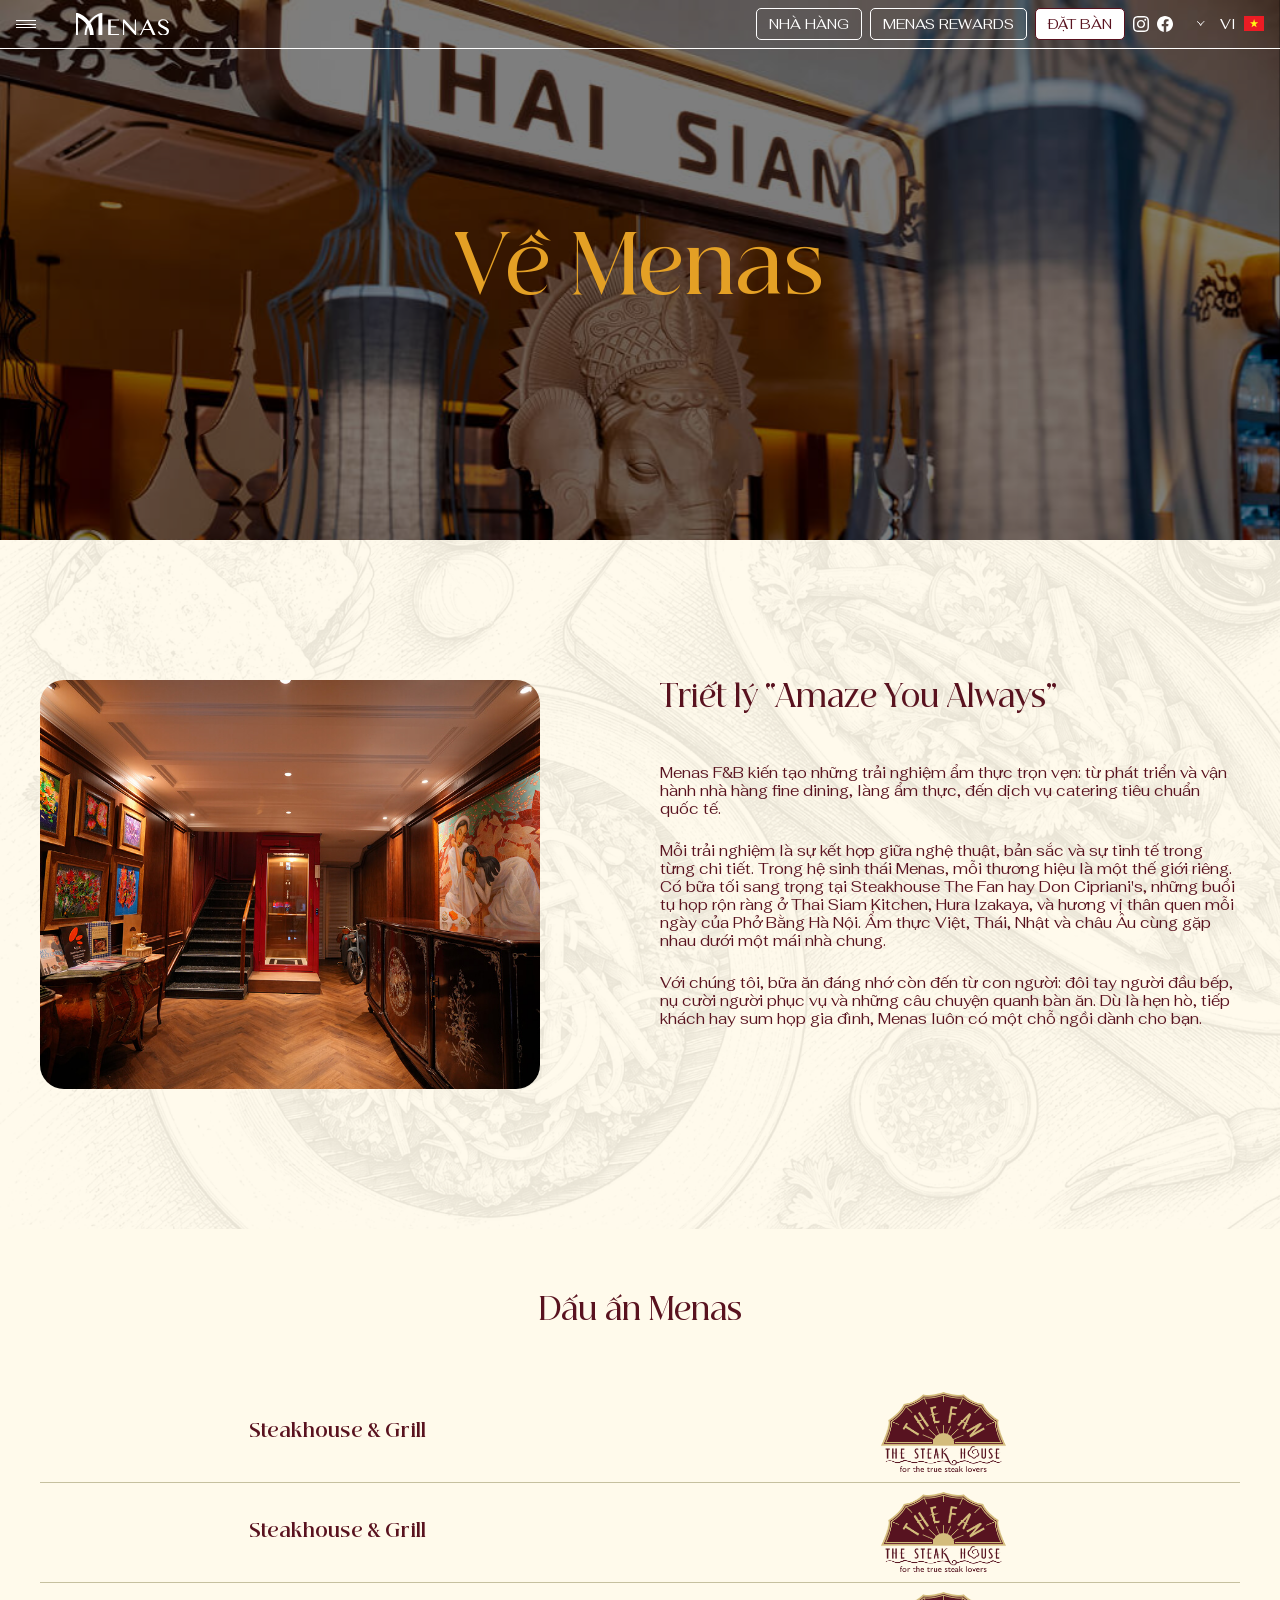
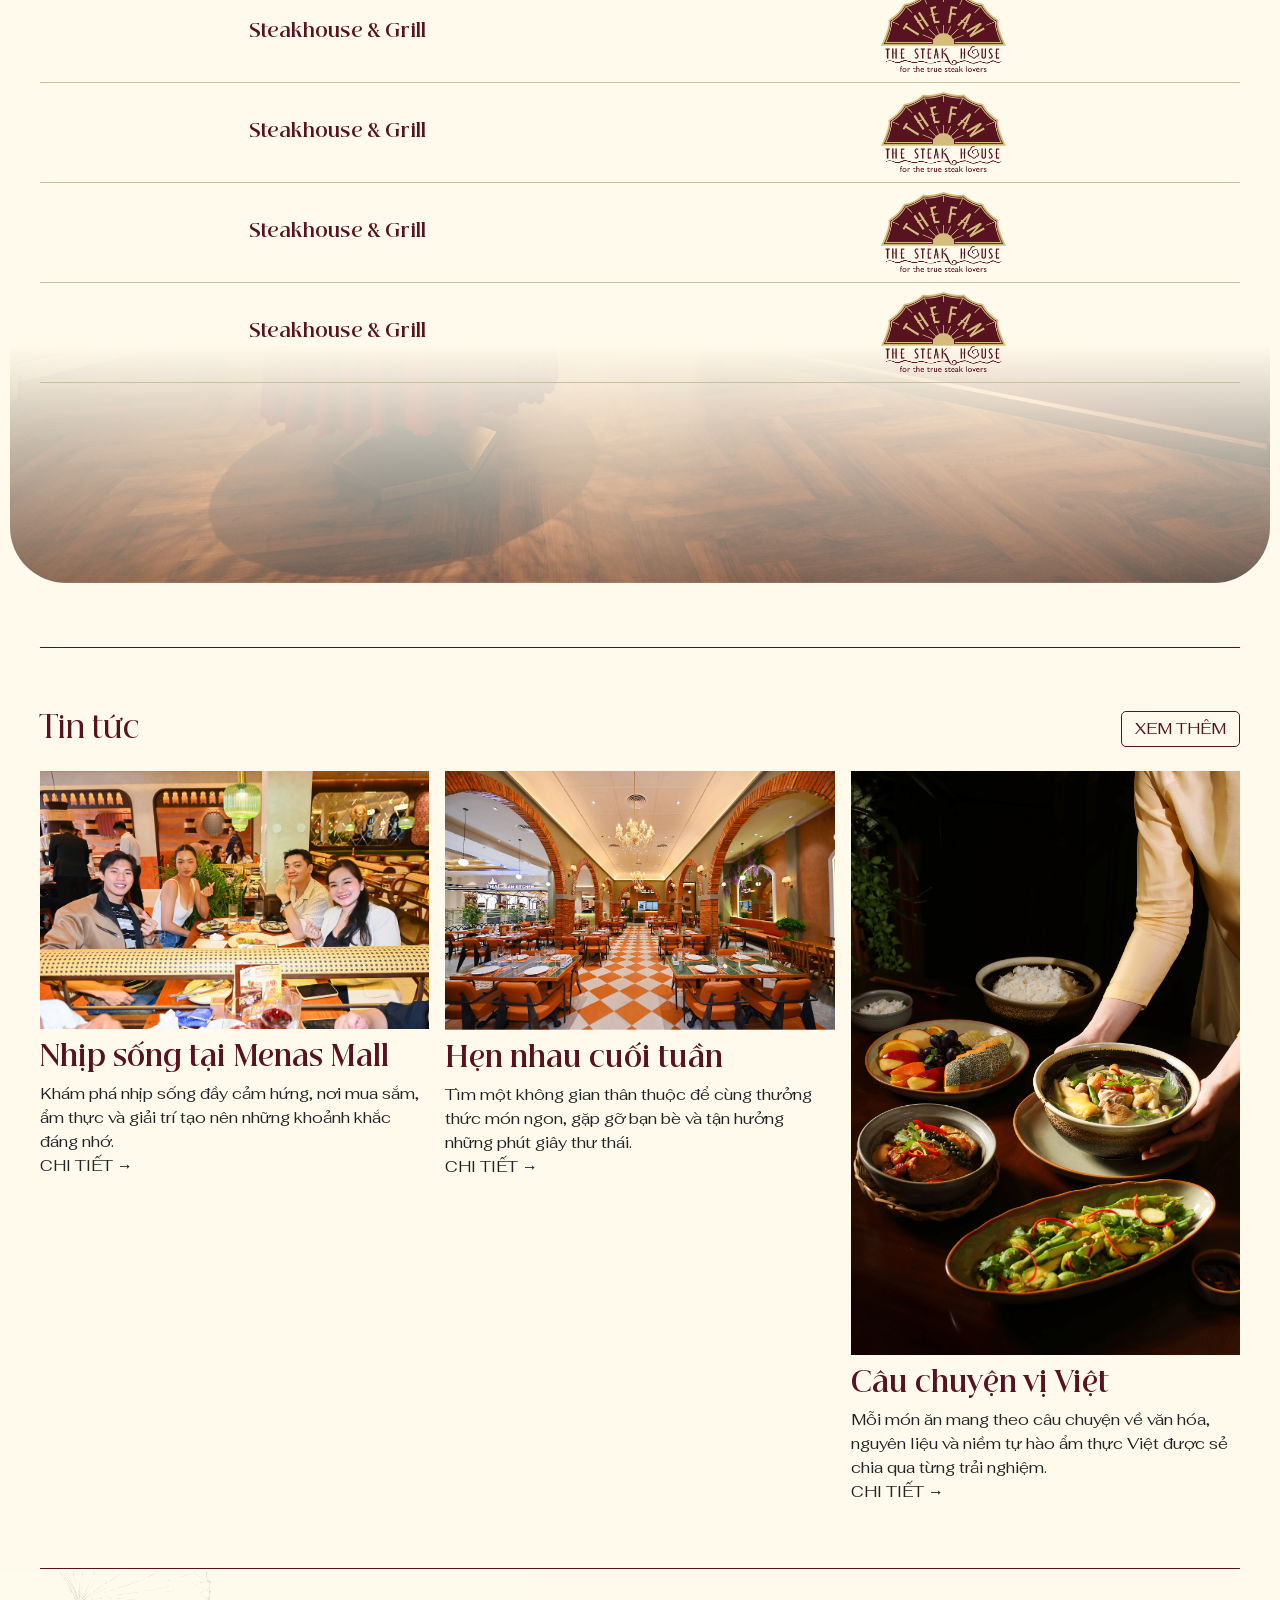
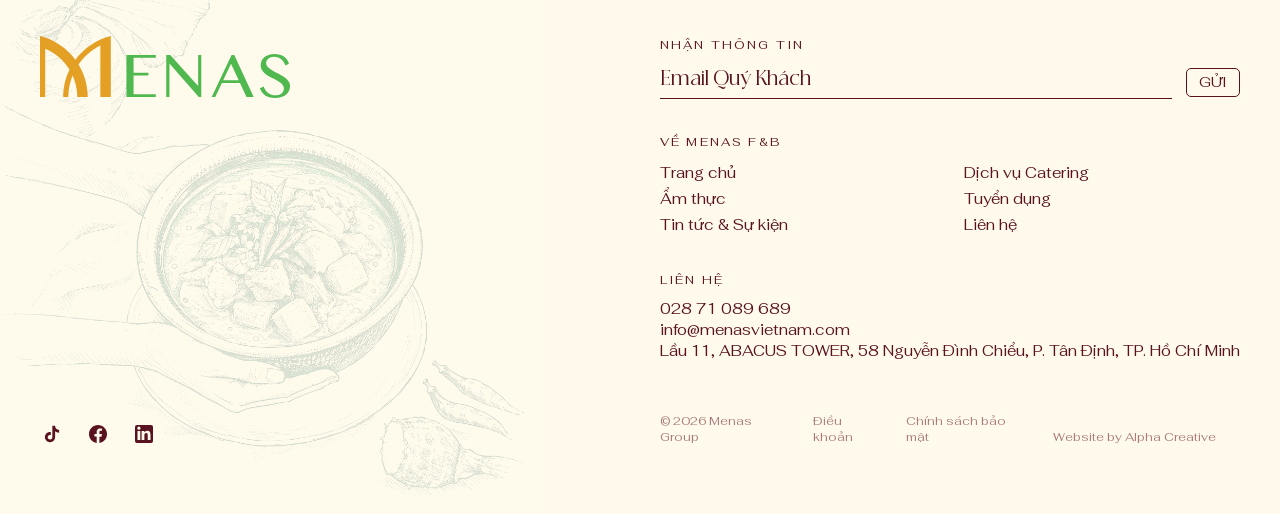
==== commit d55661df: "add new animation box text" ====
--- a/about.html
+++ b/about.html
@@ -121,11 +121,11 @@
             </div>
           </div>
           <div class="intro-content">
-            <div class="intro-box">
-              <h3 class="heading-3 font-heading color-third">
+            <div class="intro-box" animation-text-box>
+              <h3 class="heading-3 font-heading color-third" text-one>
                 Triết lý “Amaze You Always”
               </h3>
-              <div class="desc b2 color-third">
+              <div class="desc b2 color-third" text-two>
                 <p>
                   Menas F&B kiến tạo những trải nghiệm ẩm thực trọn vẹn: từ phát
                   triển và vận hành nhà hàng fine dining, làng ẩm thực, đến dịch
--- a/assets/main/css/style.min.css
+++ b/assets/main/css/style.min.css
@@ -1,4 +1,4 @@
 @charset "UTF-8";:root{--font-heading:"Beautique Display",sans-serif;--font-body:"Fahkwang",sans-serif;--color-black:#000000;--color-white:#ffffff;--color-white-2:#fffaeb;--color-primary:#e4a025;--color-secondary:#4fb84f;--color-third:#59121f;--space-8:8px;--space-16:16px;--space-24:24px;--space-32:32px;--space-40:40px;--space-48:48px;--space-56:56px;--space-64:64px;--space-72:72px;--space-80:80px;--spacing-padding:120px 40px}@media (max-width:991px){:root{--space-8:8px;--space-16:8px;--space-24:16px;--space-32:24px;--space-40:32px;--space-48:40px;--space-56:48px;--space-64:56px;--space-72:64px;--space-80:72px;--spacing-padding:64px 16px}}.font-heading{font-family:var(--font-heading)}.font-body{font-family:var(--font-body)}.heading-1{font-size:80px;line-height:1.25}@media (max-width:991px){.heading-1{font-size:40px}}.heading-2{font-size:40px;line-height:1.2}@media (max-width:991px){.heading-2{font-size:30px}}.heading-3{font-size:30px;line-height:1.2}@media (max-width:991px){.heading-3{font-size:24px}}.heading-4{font-size:24px;line-height:1.2}@media (max-width:991px){.heading-4{font-size:20px}}.b1{font-size:19px;line-height:1.2}.b2{font-size:15px;line-height:1.2}.b3{font-size:14px;line-height:1}.b4{font-size:12px;line-height:1.2}.fw-500{font-weight:500}.padding-inner-l{padding-left:124px}@media (max-width:991px){.padding-inner-l{padding-left:24px}}.color-black{color:var(--color-black)}.color-white{color:var(--color-white)}.color-primary{color:var(--color-primary)}.color-secondary{color:var(--color-secondary)}.color-third{color:var(--color-third)}.limit-width{max-width:1440px;width:100%;margin:0 auto}@media (min-width:1024px){.limit-11-col{max-width:91.6666666667%;width:100%;margin:0 auto}.limit-10-col{max-width:83.3333333333%;width:100%;margin:0 auto}.limit-9-col{max-width:75%;width:100%;margin:0 auto}.limit-8-col{max-width:66.6666666667%;width:100%;margin:0 auto}.limit-7-col{max-width:58.3333333333%;width:100%;margin:0 auto}.limit-6-col{max-width:50%;width:100%;margin:0 auto}}.mt-8{margin-top:var(--space-8)}.mt-16{margin-top:var(--space-16)}.mt-24{margin-top:var(--space-24)}.mt-32{margin-top:var(--space-32)}.mt-40{margin-top:var(--space-40)}.mt-48{margin-top:var(--space-48)}.mt-56{margin-top:var(--space-56)}.mt-64{margin-top:var(--space-64)}.mt-72{margin-top:var(--space-72)}.mt-80{margin-top:var(--space-80)}.mb-8{margin-bottom:var(--space-8)}.mb-16{margin-bottom:var(--space-16)}.mb-24{margin-bottom:var(--space-24)}.mb-32{margin-bottom:var(--space-32)}.mb-40{margin-bottom:var(--space-40)}.mb-48{margin-bottom:var(--space-48)}.mb-56{margin-bottom:var(--space-56)}.mb-64{margin-bottom:var(--space-64)}.mb-72{margin-bottom:var(--space-72)}.mb-80{margin-bottom:var(--space-80)}.ml-8{margin-left:var(--space-8)}.ml-16{margin-left:var(--space-16)}.ml-24{margin-left:var(--space-24)}.ml-32{margin-left:var(--space-32)}.ml-40{margin-left:var(--space-40)}.ml-48{margin-left:var(--space-48)}.ml-56{margin-left:var(--space-56)}.ml-64{margin-left:var(--space-64)}.ml-72{margin-left:var(--space-72)}.ml-80{margin-left:var(--space-80)}.mr-8{margin-right:var(--space-8)}.mr-16{margin-right:var(--space-16)}.mr-24{margin-right:var(--space-24)}.mr-32{margin-right:var(--space-32)}.mr-40{margin-right:var(--space-40)}.mr-48{margin-right:var(--space-48)}.mr-56{margin-right:var(--space-56)}.mr-64{margin-right:var(--space-64)}.mr-72{margin-right:var(--space-72)}.mr-80{margin-right:var(--space-80)}.mx-8{margin-left:var(--space-8);margin-right:var(--space-8)}.mx-16{margin-left:var(--space-16);margin-right:var(--space-16)}.mx-24{margin-left:var(--space-24);margin-right:var(--space-24)}.mx-32{margin-left:var(--space-32);margin-right:var(--space-32)}.mx-40{margin-left:var(--space-40);margin-right:var(--space-40)}.mx-48{margin-left:var(--space-48);margin-right:var(--space-48)}.mx-56{margin-left:var(--space-56);margin-right:var(--space-56)}.mx-64{margin-left:var(--space-64);margin-right:var(--space-64)}.mx-72{margin-left:var(--space-72);margin-right:var(--space-72)}.mx-80{margin-left:var(--space-80);margin-right:var(--space-80)}.my-8{margin-top:var(--space-8);margin-bottom:var(--space-8)}.my-16{margin-top:var(--space-16);margin-bottom:var(--space-16)}.my-24{margin-top:var(--space-24);margin-bottom:var(--space-24)}.my-32{margin-top:var(--space-32);margin-bottom:var(--space-32)}.my-40{margin-top:var(--space-40);margin-bottom:var(--space-40)}.my-48{margin-top:var(--space-48);margin-bottom:var(--space-48)}.my-56{margin-top:var(--space-56);margin-bottom:var(--space-56)}.my-64{margin-top:var(--space-64);margin-bottom:var(--space-64)}.my-72{margin-top:var(--space-72);margin-bottom:var(--space-72)}.my-80{margin-top:var(--space-80);margin-bottom:var(--space-80)}.pt-8{padding-top:var(--space-8)}.pt-16{padding-top:var(--space-16)}.pt-24{padding-top:var(--space-24)}.pt-32{padding-top:var(--space-32)}.pt-40{padding-top:var(--space-40)}.pt-48{padding-top:var(--space-48)}.pt-56{padding-top:var(--space-56)}.pt-64{padding-top:var(--space-64)}.pt-72{padding-top:var(--space-72)}.pt-80{padding-top:var(--space-80)}.pb-8{padding-bottom:var(--space-8)}.pb-16{padding-bottom:var(--space-16)}.pb-24{padding-bottom:var(--space-24)}.pb-32{padding-bottom:var(--space-32)}.pb-40{padding-bottom:var(--space-40)}.pb-48{padding-bottom:var(--space-48)}.pb-56{padding-bottom:var(--space-56)}.pb-64{padding-bottom:var(--space-64)}.pb-72{padding-bottom:var(--space-72)}.pb-80{padding-bottom:var(--space-80)}.pl-8{padding-left:var(--space-8)}.pl-16{padding-left:var(--space-16)}.pl-24{padding-left:var(--space-24)}.pl-32{padding-left:var(--space-32)}.pl-40{padding-left:var(--space-40)}.pl-48{padding-left:var(--space-48)}.pl-56{padding-left:var(--space-56)}.pl-64{padding-left:var(--space-64)}.pl-72{padding-left:var(--space-72)}.pl-80{padding-left:var(--space-80)}.pr-8{padding-right:var(--space-8)}.pr-16{padding-right:var(--space-16)}.pr-24{padding-right:var(--space-24)}.pr-32{padding-right:var(--space-32)}.pr-40{padding-right:var(--space-40)}.pr-48{padding-right:var(--space-48)}.pr-56{padding-right:var(--space-56)}.pr-64{padding-right:var(--space-64)}.pr-72{padding-right:var(--space-72)}.pr-80{padding-right:var(--space-80)}.px-8{padding-left:var(--space-8);padding-right:var(--space-8)}.px-16{padding-left:var(--space-16);padding-right:var(--space-16)}.px-24{padding-left:var(--space-24);padding-right:var(--space-24)}.px-32{padding-left:var(--space-32);padding-right:var(--space-32)}.px-40{padding-left:var(--space-40);padding-right:var(--space-40)}.px-48{padding-left:var(--space-48);padding-right:var(--space-48)}.px-56{padding-left:var(--space-56);padding-right:var(--space-56)}.px-64{padding-left:var(--space-64);padding-right:var(--space-64)}.px-72{padding-left:var(--space-72);padding-right:var(--space-72)}.px-80{padding-left:var(--space-80);padding-right:var(--space-80)}.py-8{padding-top:var(--space-8);padding-bottom:var(--space-8)}.py-16{padding-top:var(--space-16);padding-bottom:var(--space-16)}.py-24{padding-top:var(--space-24);padding-bottom:var(--space-24)}.py-32{padding-top:var(--space-32);padding-bottom:var(--space-32)}.py-40{padding-top:var(--space-40);padding-bottom:var(--space-40)}.py-48{padding-top:var(--space-48);padding-bottom:var(--space-48)}.py-56{padding-top:var(--space-56);padding-bottom:var(--space-56)}.py-64{padding-top:var(--space-64);padding-bottom:var(--space-64)}.py-72{padding-top:var(--space-72);padding-bottom:var(--space-72)}.py-80{padding-top:var(--space-80);padding-bottom:var(--space-80)}.gap-8{gap:var(--space-8)}.gap-16{gap:var(--space-16)}.gap-24{gap:var(--space-24)}.gap-32{gap:var(--space-32)}.gap-40{gap:var(--space-40)}.gap-48{gap:var(--space-48)}.gap-56{gap:var(--space-56)}.gap-64{gap:var(--space-64)}.gap-72{gap:var(--space-72)}.gap-80{gap:var(--space-80)}.gap-x-8{column-gap:var(--space-8)}.gap-x-16{column-gap:var(--space-16)}.gap-x-24{column-gap:var(--space-24)}.gap-x-32{column-gap:var(--space-32)}.gap-x-40{column-gap:var(--space-40)}.gap-x-48{column-gap:var(--space-48)}.gap-x-56{column-gap:var(--space-56)}.gap-x-64{column-gap:var(--space-64)}.gap-x-72{column-gap:var(--space-72)}.gap-x-80{column-gap:var(--space-80)}.gap-y-8{row-gap:var(--space-8)}.gap-y-16{row-gap:var(--space-16)}.gap-y-24{row-gap:var(--space-24)}.gap-y-32{row-gap:var(--space-32)}.gap-y-40{row-gap:var(--space-40)}.gap-y-48{row-gap:var(--space-48)}.gap-y-56{row-gap:var(--space-56)}.gap-y-64{row-gap:var(--space-64)}.gap-y-72{row-gap:var(--space-72)}.gap-y-80{row-gap:var(--space-80)}*,:after,:before{box-sizing:border-box}*{margin:0;padding:0;font:inherit}canvas,img,picture,svg,video{display:block;max-width:100%}input,select,textarea{background-color:transparent;outline:0}button{cursor:pointer;background-color:transparent;outline:0;border:0}[type=button],[type=reset],[type=submit],button{-webkit-appearance:button}[type=button]::-moz-focus-inner,[type=reset]::-moz-focus-inner,[type=submit]::-moz-focus-inner,button::-moz-focus-inner{border-style:none;padding:0}[type=button]:-moz-focusring,[type=reset]:-moz-focusring,[type=submit]:-moz-focusring,button:-moz-focusring{outline:1px solid #000}[type=checkbox],[type=radio]{box-sizing:border-box;padding:0}[type=search]::-webkit-search-decoration{-webkit-appearance:none}button:focus{outline:0}a,a:hover{text-decoration:none;cursor:pointer;outline:0;color:inherit}ol,ul{list-style:none;margin:0;padding:0}h1,h2,h3,h4,h5,h6,p{margin:0;padding:0;overflow-wrap:break-word}body{width:100%;min-height:100vh;text-rendering:optimizeLegibility!important;-webkit-font-smoothing:auto!important;-moz-osx-font-smoothing:grayscale!important;font-family:var(--font-body)}.btn-global{display:inline-block;font-size:14px;line-height:1;border-radius:5px;text-transform:uppercase;transition:all .3s ease;padding:8px 12px}.btn-global.btn-outline{border:1px solid var(--color-white);color:var(--color-white);background-color:transparent}.btn-global.btn-outline:hover{color:var(--color-third);border:1px solid var(--color-primary);background-color:var(--color-primary)}.btn-global.btn-bg{background-color:var(--color-white);border:1px solid var(--color-third);color:var(--color-third)}.btn-global.btn-bg:hover{border:1px solid var(--color-primary);background-color:var(--color-primary)}.style-spacing{height:64px}.rolling-text{position:relative;overflow:hidden;display:inline-block;color:var(--color-third)}.rolling-text:hover::before{transform:translate3d(0,0,0)}.rolling-text:hover span{transform:translate3d(0,-200%,0)}.rolling-text::before{content:attr(data-replace);position:absolute;top:0;left:0;width:100%;height:100%;color:var(--color-third);transform-origin:50% 100%;transform:translate3d(0,150%,0);transition:transform .4s cubic-bezier(.76,0,.24,1)}.rolling-text span{display:inline-block;transition:transform .4s cubic-bezier(.76,0,.24,1);color:var(--color-third)}.style-section{position:relative;z-index:3;background-color:var(--color-white-2)}.style-section.no-border::before{content:unset!important}.style-section+.style-section{padding-top:64px}.style-section+.style-section::before{position:absolute;top:0;left:50%;width:calc(100% - max(80px,100vw - 1272px));border-top:1px solid var(--color-third);content:"";transform:translateX(-50%)}@media (max-width:991px){.style-section+.style-section{padding-top:48px}}@media (max-width:767px){.style-section+.style-section::before{width:calc(100% - 48px)}.sectionMoment-all,.sectionNews-all{font-size:11px}}[parallax-image]{position:relative;overflow:hidden}[parallax-image] img{position:absolute;top:0;left:0;width:120%;height:120%;object-fit:cover;transform:translateY(-10%)}.lightpick{--color-stroke:#ccc;--color-bg:#fff;--color-active-is-today:#0f0f0f;--color-active-is-today-opacity:rgba(15, 15, 15, 0.7)}.lightpick .lightpick__days{display:grid;grid-template-columns:repeat(7,1fr);gap:1px;background-color:var(--color-stroke);border:1px solid var(--color-stroke)}.lightpick .lightpick__day{background-color:var(--color-bg)}.lightpick .lightpick__day.is-today{background-image:none;background-color:var(--color-active-is-today);color:var(--color-bg)}.lightpick .lightpick__day.is-end-date,.lightpick .lightpick__day.is-end-date:hover,.lightpick .lightpick__day.is-start-date,.lightpick .lightpick__day.is-start-date:hover{background-image:none;background-color:var(--color-active-is-today);color:var(--color-bg);border-radius:none}.lightpick .lightpick__day:not(.is-disabled):hover{background-image:none;background-color:var(--color-active-is-today-opacity);color:var(--color-bg)}.lightpick .lightpick__month-title,.lightpick .lightpick__month-title>.lightpick__select-months{margin-left:0;padding-left:0;border-radius:0;direction:ltr;text-align:left;width:max-content}.lightpick .lightpick__days-of-the-week{margin-bottom:8px;margin-top:8px}.lightpick .lightpick__day.is-disabled{text-decoration:line-through}.lightpick .lightpick__days div{background-color:var(--color-bg)}.container-swiper{position:relative;width:100%;height:100svh;overflow:hidden}#header{z-index:999;left:0;right:0;top:0;--color-main-line:var(--color-white)}#header.scrolled{--color-main-line:var(--color-third)}#header.scrolled .header-inner{background-color:var(--color-white-2)}#header.scrolled .header-logo img.logo-active{opacity:1;visibility:visible}#header.scrolled .btn-global.btn-bg{background-color:var(--color-third);color:var(--color-white)}#header.scrolled .btn-global.btn-bg:hover{background-color:var(--color-primary)}#header .btn-global.btn-outline{color:var(--color-main-line);border:1px solid var(--color-main-line)}#header .header-inner{position:relative;z-index:8;border-bottom:1px solid var(--color-main-line);padding:8px 16px;transition:background .3s ease}#header .header-ovl{position:fixed;top:0;left:0;width:100%;height:100vh;background-color:rgba(0,0,0,.7);z-index:6;opacity:0;visibility:hidden;transition:all .3s ease}#header .header-menu{position:fixed;top:60px;left:12px;background-image:linear-gradient(rgba(255,250,235,.75),rgba(255,250,235,.75)),url(../../images/icons/bg-pa.png);background-position:center;background-size:cover;background-repeat:no-repeat;height:calc(100vh - 76px);max-width:400px;width:100%;border-radius:20px;padding:24px;z-index:10;opacity:0;visibility:hidden;transition:all .3s ease}@media (max-width:560px){#header .header-menu{right:16px;max-width:calc(100% - 24px)}}#header .header-menu-inner{display:flex;flex-direction:column;gap:32px}#header .header-menu-bottom{padding-top:12px;border-top:1px solid var(--color-third)}#header .header-left{display:flex;align-items:center;gap:40px}@media (max-width:991px){#header .header-left{gap:24px}}#header .header-ham{width:20px;height:8px;position:relative;cursor:pointer;transition:all .3s ease}#header .header-ham.active span:nth-child(1){top:3.5px;transform:rotate(45deg)}#header .header-ham.active span:nth-child(2){opacity:0}#header .header-ham.active span:nth-child(3){top:3.5px;transform:rotate(-45deg)}#header .header-ham::before{content:"";width:44px;height:44px;position:absolute;top:50%;left:50%;transform:translate(-50%,-50%);border-radius:50%}#header .header-ham span{position:absolute;display:block;width:100%;height:1px;background-color:var(--color-main-line);left:0;transition:all .3s ease;opacity:1}#header .header-ham span:nth-child(1){top:0}#header .header-ham span:nth-child(2){top:3.5px}#header .header-ham span:nth-child(3){top:7px}#header .header-logo{height:24px;width:auto;min-width:93px}#header .header-logo img{position:absolute;height:24px;width:auto}#header .header-logo img.logo-active{opacity:0;visibility:hidden;transition:all .3s ease}#header .header-list-button{gap:8px}@media (max-width:991px){#header .header-list-button{--color-main-line:var(--color-third)}#header .header-list-button .btn-bg{background-color:transparent}}#header .header-social-bottom ul{display:flex;align-items:center;gap:8px}#header .header-social-bottom ul svg:hover path{color:var(--color-primary)}#header .header-social-bottom ul svg path{color:var(--color-third);transition:color .3s ease}#header .header-social ul{display:flex;align-items:center;gap:8px}#header .header-social ul svg:hover path{color:var(--color-primary)}#header .header-social ul svg path{color:var(--color-main-line);transition:color .3s ease}#header .header-right{gap:8px}#header .header-lang{margin-left:16px}#header .header-lang .dropdown-custom{position:relative;cursor:pointer}#header .header-lang .icon path{color:var(--color-main-line)}#header .header-lang .dropdown-custom-menu{position:absolute;right:-12px;top:100%;margin-top:16px;background-color:var(--color-white-2);border-radius:10px;padding:10px 0;display:flex;flex-direction:column;align-items:center;gap:4px;width:calc(100% + 12px);opacity:0;visibility:hidden;transition:all .3s ease}#header .header-lang .dropdown-custom-menu.dropdown--active{opacity:1;visibility:visible}#header .header-lang .dropdown-custom-btn{display:flex;align-items:center;gap:4px}#header .header-lang .dropdown-custom-btn .value-select{font-size:14px;line-height:1.2;text-transform:uppercase;color:var(--color-main-line);display:flex;align-items:center;gap:8px;transition:color .3s ease}#header .header-lang .dropdown-custom-btn span{width:27px;text-align:right}#header .header-lang .dropdown-custom-item{width:100%;display:flex;align-items:center;justify-content:center;gap:8px;font-size:14px;line-height:1.2;text-transform:uppercase;color:var(--color-third);padding:4px 0;transition:background .3s ease;cursor:pointer}#header .header-lang .dropdown-custom-item:hover{background-color:var(--color-primary)}#header .header-lang .dropdown-custom-item span{color:var(--color-third);width:27px;text-align:right}.banner{position:sticky;top:0;height:100vh;z-index:1;overflow:hidden;background-color:var(--color-black)}.banner.short-height{height:60vh}.banner::before{content:"";position:absolute;inset:0;background-color:rgba(0,0,0,.5);z-index:2}.banner-content{position:absolute;top:50%;left:50%;transform:translate(-50%,-50%);z-index:3}@media (max-width:991px){.banner-content{max-width:calc(100% - 80px);width:100%}}.banner-inner{width:100%;height:100%}.banner-thum{width:100%;height:100%}.banner .video{width:100%;height:100%}.banner .video iframe{position:absolute;top:50%;left:50%;width:100%;height:100%;transform:translate(-50%,-50%) scale(1.2)}.banner-slider{width:100%;height:100%}.banner-image{width:100%;height:100%}.banner-image img{width:100%;height:100%;object-fit:cover}#footer{position:relative;background-color:var(--color-white-2)}#footer::before{position:absolute;z-index:1;top:0;left:50%;width:calc(100% - max(80px,100vw - 1272px));border-top:1px solid var(--color-third);content:"";transform:translateX(-50%)}#footer.not-line-top::before{display:none}@media (max-width:767px){#footer::before{width:calc(100% - 48px)}}.footer-container{position:relative;display:grid;grid-template-columns:minmax(280px,1fr) minmax(0,1fr);min-height:525px;padding:68px max(40px,(100vw - 1272px) / 2);color:var(--color-third);font-family:var(--font-body)}.footer-container::after{position:absolute;z-index:0;top:0;bottom:0;left:0;width:min(42%,680px);background:transparent url(../../images/icons/pattern-footer.webp) no-repeat left center/contain;content:"";pointer-events:none;opacity:.18}.footer-left{position:relative;z-index:1;display:flex;flex-direction:column;align-items:flex-start;justify-content:space-between;min-height:390px;padding:0}.footer-logo{display:inline-flex;width:250px;margin-top:0}.footer-logo img{display:block;width:100%;height:auto}.footer-social{display:flex;align-items:center;gap:22px}.footer-social-mobile{display:none}.footer-social-link{display:inline-flex;width:24px;height:24px;align-items:center;justify-content:center;color:var(--color-third);transition:color .2s ease}.footer-social-link svg{display:block;width:100%;height:100%}.footer-social-link:focus-visible,.footer-social-link:hover{color:var(--color-primary)}.footer-right{position:relative;z-index:1;display:flex;flex-direction:column;gap:36px;padding:2px 0 0 20px}.footer-title{display:block;margin:0 0 12px;color:var(--color-third);font-family:var(--font-body);font-size:12px;font-weight:400;letter-spacing:.18em;line-height:1.3;text-transform:uppercase}.footer-newsletter-field{display:flex;align-items:center;gap:14px}.footer-newsletter-field input{width:100%;min-width:0;padding:0 0 4px;border:0;border-bottom:1px solid var(--color-third);border-radius:0;outline:0;background:0 0;color:var(--color-third);font-family:var(--font-heading);font-size:19px}.footer-newsletter-field input::placeholder{color:var(--color-third);opacity:1}.footer-newsletter-field input:focus-visible{border-bottom-color:var(--color-primary)}.footer-newsletter-field button{flex:0 0 auto;padding:5px 12px;border:1px solid var(--color-third);border-radius:5px;background:0 0;color:var(--color-third);font-family:var(--font-body);font-size:14px;line-height:1.2;text-transform:uppercase;transition:color .2s ease,background-color .2s ease,border-color .2s ease}.footer-newsletter-field button:focus-visible,.footer-newsletter-field button:hover{border-color:var(--color-primary);background-color:var(--color-primary)}.footer-navigation .footer-title{margin-bottom:10px}.footer-links{display:grid;grid-auto-flow:column;grid-template-rows:repeat(3,auto);grid-template-columns:1fr 1fr;column-gap:28px;row-gap:2px;margin:0;padding:0;list-style:none}.footer-contact a,.footer-contact p,.footer-links a{margin:0;color:var(--color-third);font-size:15px;line-height:1.4;text-decoration:none}.footer-contact a,.footer-links a{transition:color .2s ease}.footer-contact a:focus-visible,.footer-contact a:hover,.footer-links a:focus-visible,.footer-links a:hover{color:var(--color-primary)}.footer-contact{display:flex;flex-direction:column;font-style:normal}.footer-contact .footer-title{margin-bottom:10px}.footer-right>.footer-social{display:none;margin-top:-18px}.footer-bottom{display:grid;grid-template-columns:auto 1fr auto;align-items:end;gap:12px 24px;margin-top:auto;color:#a8797b;font-size:12px;line-height:1.35}.footer-bottom p{margin:0}.footer-bottom a{color:inherit;text-decoration:none}.footer-bottom a:focus-visible,.footer-bottom a:hover{color:var(--color-third)}.footer-copyright{grid-column:1/-1}.footer-legal{display:flex;gap:22px}@media (max-width:991px){.footer-legal{flex-wrap:wrap}}.footer-credit{justify-self:end;white-space:nowrap}@media (max-width:991px){.footer-container{grid-template-columns:minmax(220px,.8fr) minmax(0,1.2fr);min-height:480px;padding:56px 32px}.footer-left{min-height:360px}.footer-logo{width:210px}.footer-right{gap:28px;padding-left:12px}.footer-bottom{grid-template-columns:1fr auto}.footer-copyright{grid-column:1/-1}.footer-credit{grid-column:1/-1;justify-self:start}}@media (max-width:767px){.footer-container{grid-template-columns:1fr;gap:38px;padding:44px 24px 32px}.footer-left{min-height:0}.footer-social-desktop{display:none}.footer-container::after{width:100%;height:250px;bottom:auto}.footer-logo{width:190px}.footer-right{margin-top:2px}.footer-right>.footer-social{display:flex;margin-top:-16px;gap:16px}.footer-right{gap:30px;padding:0}.footer-newsletter-field input{font-size:18px}.footer-links{column-gap:12px}.footer-contact a,.footer-contact p,.footer-links a{font-size:13px}.footer-bottom{grid-template-columns:1fr;align-items:start}.footer-copyright,.footer-credit{grid-column:auto}.footer-legal{gap:16px}}.dining{padding-bottom:64px}.dining-inner{--dining-gutter:max(40px, calc((100vw - 1272px) / 2));width:100%;padding:64px 0 0 var(--dining-gutter)}.dining-heading{margin-bottom:32px}.dining-box{position:relative;width:100%;aspect-ratio:404/545;border-radius:20px;overflow:hidden;cursor:pointer}.dining-box:hover .dining-image{transform:scale(1.05)}.dining-card-link{position:absolute;inset:0;z-index:1}.dining-image{width:100%;height:100%;transition:transform .4s ease;transform-origin:center}.dining-image img{width:120%;height:120%;object-fit:cover;display:block}.dining-content{position:absolute;inset:0;z-index:2;background:linear-gradient(rgba(0,0,0,0) 0,rgba(0,0,0,.8) 60%);border-radius:20px;overflow:hidden;display:flex;flex-direction:column;justify-content:flex-end;padding:24px;pointer-events:none}.dining-name{border-bottom:1px dashed var(--color-white);padding-bottom:12px;margin-bottom:24px}.dining-link{display:flex;align-items:center;justify-content:space-between;pointer-events:auto}.dining-menu{transition:color .25s ease}.dining-menu:focus-visible,.dining-menu:hover{color:var(--color-primary)}.dining-slider{--gap:24px;--per-view:3.4;--pad-left:0px;--btn-size:44px;--btn-gap:16px;position:relative;--slide-w:calc(
     (100% - var(--pad-left) - var(--gap) * (var(--per-view) - 1)) /
       var(--per-view)
-  )}.dining-slider .swiper{width:calc(100% + var(--dining-gutter));margin-left:calc(-1 * var(--dining-gutter));padding-left:var(--dining-gutter);padding-right:var(--gap)}.dining-slider .swiper-button-next,.dining-slider .swiper-button-prev{position:absolute;top:50%;right:auto;z-index:5;width:var(--btn-size);height:var(--btn-size);margin:0}.dining-slider .swiper-button-next{left:calc(var(--pad-left) + var(--slide-w) * 3 + var(--gap) * 2);transform:translate(calc(-100% - 22px),-50%)}.dining-slider .swiper-button-prev{left:calc(var(--pad-left) + var(--slide-w) * 3 + var(--gap) * 2);transform:translate(calc(-200% - 22px - var(--btn-gap)),-50%)}@media (max-width:991px){.dining-slider{--gap:16px}}@media (max-width:991px){.dining-slider .swiper-button-next{left:auto;right:16px;transform:translateY(-50%)}.dining-slider .swiper-button-prev{left:auto;right:calc(16px + var(--btn-size) + var(--btn-gap));transform:translateY(-50%)}}.dining .btn-custom{height:32px;width:100px;border:1px solid var(--color-third);background-color:var(--color-white-2);border-radius:4px;top:40px;margin:0;transition:color .25s ease,background-color .25s ease,border-color .25s ease}.dining .btn-custom::after{content:unset;font-size:0}.dining .btn-custom.swiper-button-prev::after{content:"←"}.dining .btn-custom.swiper-button-next::after{content:"→"}.dining .btn-custom::after{color:var(--color-third);font-family:var(--font-body);font-size:25px;line-height:1;transform:translateY(-1px)}.dining .btn-custom:focus-visible,.dining .btn-custom:hover{background-color:var(--color-primary);border-color:var(--color-primary)}.dining .btn-custom:focus-visible::after,.dining .btn-custom:hover::after{color:var(--color-third)}@media (max-width:991px){.dining .btn-custom{display:none}}@media (max-width:991px){.dining{padding-bottom:48px}.dining-inner{--dining-gutter:32px}}@media (max-width:575px){.dining-inner{--dining-gutter:24px}}.sectionNews{padding:56px 0 0}.sectionNews-heading{display:flex;align-items:center;justify-content:space-between;width:calc(100% - max(80px,100vw - 1272px));max-width:1272px;margin:0 auto 28px}.sectionNews-title{margin:0}.sectionNews-all{display:inline-flex;align-items:center;justify-content:center;padding:7px 13px;border:1px solid var(--color-third);border-radius:5px;color:var(--color-third);font-family:var(--font-body);font-size:13px;line-height:1.2;text-decoration:none;text-transform:uppercase;transition:color .3s ease,background-color .3s ease}.sectionNews-all:focus-visible,.sectionNews-all:hover{border-color:var(--color-primary);background:var(--color-primary)}.sectionNews-panel{position:relative;display:grid;grid-template-columns:minmax(0,1fr) minmax(0,1fr);align-items:center;gap:40px;min-height:604px;margin:0 10px;padding:56px max(30px,(100vw - 1272px) / 2 - 10px);overflow:hidden;border-radius:30px;background:#4b111d;color:var(--color-white)}.sectionNews-background{position:absolute;z-index:0;inset:0;display:grid;place-items:center;overflow:hidden;pointer-events:none}.sectionNews-background-image-wrap{position:absolute;top:60%;left:0;width:100%;transform:translateY(-50%)}.sectionNews-background img{position:relative;display:block;width:100%;height:auto;max-width:none;user-select:none;-webkit-user-drag:none;will-change:transform}.sectionNews-content{position:relative;z-index:2;display:flex;flex-direction:column;align-self:stretch;padding:8px 0}.sectionNews-copy{will-change:opacity,transform}.sectionNews-article-title{max-width:500px;margin:0 0 10px;color:var(--color-primary);font-size:24px;line-height:29px;font-weight:500;transition:color .3s ease}.sectionNews-article-title a{color:inherit;text-decoration:none;transition:color .3s ease}.sectionNews-article-title a:focus-visible,.sectionNews-article-title a:hover{color:var(--color-white)}.sectionNews-date{display:block;margin-bottom:30px;color:rgba(255,250,235,.55);font-family:var(--font-body);font-size:15px}.sectionNews-description{max-width:410px;margin:0;color:var(--color-white);font-family:var(--font-body);font-size:15px;line-height:1.5}.sectionNews-controls{display:flex;justify-content:flex-start;gap:10px;margin-top:auto;padding-top:32px}.sectionNews-arrow{position:relative;display:inline-flex;align-items:center;justify-content:center;width:120px;height:32px;padding:0;border:1px solid var(--color-white-2);border-radius:5px;background:0 0;color:var(--color-white-2);font-family:var(--font-body);cursor:pointer;transition:color .3s ease,background-color .3s ease,border-color .3s ease}.sectionNews-arrow span{position:absolute;inset:0;display:grid;place-items:center;font-size:24px;line-height:1;text-align:center;transform:translateY(-1px)}.sectionNews-arrow:focus-visible,.sectionNews-arrow:hover{border-color:var(--color-primary);background:var(--color-primary);color:var(--color-third)}.sectionNews-slider{position:relative;z-index:2;width:100%;height:464px;overflow:hidden}.sectionNews-slider .swiper-slide{overflow:hidden}.sectionNews-image-link{display:block;width:100%;height:100%;overflow:hidden;user-select:none;-webkit-user-drag:none}.sectionNews-image{display:block;width:120%;height:100%;max-width:none;object-fit:cover;will-change:transform}@media (max-width:991px){.sectionNews{padding-top:44px}.sectionNews-heading{width:calc(100% - 64px);margin-bottom:20px}.sectionNews-panel{grid-template-columns:minmax(0,1fr) minmax(0,1fr);gap:24px;min-height:480px;padding:40px 22px;border-radius:20px}.sectionNews-slider{height:400px}.sectionNews-date{margin-bottom:20px}}@media (max-width:767px){.sectionNews-all{font-size:11px}.sectionNews-heading{width:calc(100% - 48px)}.sectionNews-panel{display:flex;flex-direction:column;align-items:stretch;gap:0;min-height:0;margin:0 24px;padding:0 0 24px;border-radius:18px}.sectionNews-background-image-wrap{top:auto;bottom:0;transform:none}.sectionNews-slider{order:0;width:calc(100% - 24px);height:auto;margin:12px 12px 0;aspect-ratio:1.35/1;border-radius:0}.sectionNews-content{order:1;flex:0 0 auto;height:calc(var(--news-copy-height,200px) + 82px);padding:20px 12px 0}.sectionNews-article-title{margin-bottom:8px;font-size:24px}.sectionNews-date{margin-bottom:16px;font-size:12px}.sectionNews-description{font-size:13px}.sectionNews-controls{position:absolute;right:12px;bottom:0;z-index:2;justify-content:flex-end;gap:8px;padding-top:0}.sectionNews-arrow{flex:0 0 72px;width:72px;height:32px}}.sectionNews2{padding:56px 0 64px}.sectionNews2-inner{width:calc(100% - max(80px,100vw - 1272px));max-width:1272px;margin:0 auto}.sectionNews2-heading{display:flex;align-items:center;justify-content:space-between;margin-bottom:24px}.sectionNews2-title{margin:0}.sectionNews2-all{padding:7px 13px;border:1px solid var(--color-third);border-radius:5px;color:var(--color-third);font-family:var(--font-body);font-size:12px;line-height:1.2;text-transform:uppercase;transition:background-color .2s ease}.sectionNews2-all:focus-visible,.sectionNews2-all:hover{border-color:var(--color-primary);background:var(--color-primary)}.sectionNews2-slider{overflow:hidden}.sectionNews2-list{display:grid;grid-template-columns:repeat(3,minmax(0,1fr));gap:16px}.sectionNews2 .cardNews2{width:auto;min-width:0;flex-shrink:1}.sectionNews2-image{display:block;aspect-ratio:389/433;overflow:hidden;border-radius:14px}.sectionNews2-image img{display:block;width:100%;height:100%;object-fit:cover;transition:transform .4s ease}.sectionNews2-image:hover img{transform:scale(1.04)}.sectionNews2 .cardNews2-title{margin:12px 0 6px;color:var(--color-third);font-size:19px;font-weight:700;line-height:1.25;transition:color .25s ease}.sectionNews2 .cardNews2:focus-within .cardNews2-title,.sectionNews2 .cardNews2:hover .cardNews2-title{color:var(--color-primary)}.sectionNews2 .cardNews2:has(.sectionNews2-readmore:focus-visible) .cardNews2-title,.sectionNews2 .cardNews2:has(.sectionNews2-readmore:hover) .cardNews2-title{color:var(--color-third)}.sectionNews2-description{min-height:54px;color:var(--color-third);font-family:var(--font-body);font-size:12px;line-height:1.5}.sectionNews2-readmore{display:inline-flex;align-items:center;gap:8px;margin-top:10px;color:var(--color-third);font-family:var(--font-body);font-size:12px;font-weight:600;letter-spacing:.08em;transition:color .25s ease}.sectionNews2-readmore span{display:inline-block;font-size:20px;line-height:.8;transition:transform .25s ease}.sectionNews2-readmore:focus-visible span,.sectionNews2-readmore:hover span{transform:translateX(5px)}.sectionNews2-controls{display:none}.sectionNews2 a.sectionNews2-readmore:focus-visible,.sectionNews2 a.sectionNews2-readmore:hover{color:var(--color-primary)}@media (max-width:767px){.sectionNews2{padding:44px 0 48px}.sectionNews2-inner{width:calc(100% - 48px)}.sectionNews2-heading{margin-bottom:18px}.sectionNews2-all{padding:6px 9px;font-size:10px}.sectionNews2-list{display:flex;gap:0}.cardNews2{height:auto}.sectionNews2-image{aspect-ratio:389/433;border-radius:12px}.sectionNews2 .cardNews2-title{margin-top:10px;font-size:19px}.sectionNews2-description{min-height:0;font-size:11px}.sectionNews2-controls{display:flex;justify-content:flex-end;gap:8px;margin-top:16px}.sectionNews2-arrow{width:48px;height:32px;border:1px solid var(--color-third);border-radius:5px;color:var(--color-third);font-size:20px;line-height:1}}.sectionTestimonials{padding:56px 0 64px}.sectionTestimonials-inner{width:calc(100% - max(80px,100vw - 1272px));max-width:1272px;margin:0 auto}.sectionTestimonials-title{margin:0 0 28px}.sectionTestimonials-slider{position:relative;overflow:hidden}.sectionTestimonials-card{position:relative;display:flex;min-height:460px;flex-direction:column;padding:22px 20px;overflow:hidden;border-radius:20px;background:var(--color-third);color:var(--color-white-2);isolation:isolate}.sectionTestimonials-image{position:absolute;z-index:-2;inset:0;overflow:hidden;background:var(--color-third)}.sectionTestimonials-image::after{position:absolute;inset:0;background:linear-gradient(180deg,rgba(0,0,0,.7),rgba(0,0,0,.42));content:""}.sectionTestimonials-image img{display:block;width:100%;height:130%;object-fit:cover;will-change:transform}.sectionTestimonials-rating{margin-bottom:32px;color:var(--color-primary);font-size:22px;letter-spacing:5px;line-height:1}.sectionTestimonials-quote{max-width:440px;margin:0 0 16px;color:var(--color-primary);font-family:var(--font-heading);font-size:19px;font-weight:500;line-height:24px;letter-spacing:.57px}.sectionTestimonials-author{margin:0;color:var(--color-white-2);font-family:var(--font-body);font-size:12px;line-height:14px;letter-spacing:2.64px;text-transform:uppercase}.sectionTestimonials-controls{position:absolute;right:16px;bottom:16px;z-index:2;display:flex;gap:8px}.sectionTestimonials-arrow{display:flex;align-items:center;justify-content:center;width:104px;height:32px;border:1px solid var(--color-white-2);border-radius:5px;background:0 0;color:var(--color-white-2);font:inherit;font-size:25px;cursor:pointer}.sectionTestimonials-arrow span{display:block;transform:translateY(-1px)}.sectionTestimonials-arrow{transition:background-color .2s ease,color .2s ease}.sectionTestimonials-arrow:focus-visible,.sectionTestimonials-arrow:hover{border-color:var(--color-primary);background:var(--color-primary);color:var(--color-third)}.sectionTestimonials-stats{display:grid;grid-template-columns:repeat(3,minmax(0,1fr));gap:16px;margin-top:24px}.sectionTestimonials-stat{display:flex;min-height:62px;align-items:center;justify-content:center;gap:16px;padding:10px 14px;border:1px solid var(--color-third);border-radius:10px;color:var(--color-third);font-family:var(--font-body);font-size:15px;line-height:21px}.sectionTestimonials-stat-value{color:var(--color-primary);font-family:var(--font-heading);font-size:30px;line-height:36px;font-weight:500;white-space:nowrap}@media (max-width:767px){.sectionTestimonials{padding:44px 0 48px}.sectionTestimonials-inner{width:calc(100% - 44px)}.sectionTestimonials-title{margin-bottom:20px}.sectionTestimonials-card{min-height:390px;padding:18px 16px;border-radius:16px}.sectionTestimonials-rating{margin-bottom:28px}.sectionTestimonials-quote{font-size:22px}.sectionTestimonials-controls{right:12px;bottom:12px}.sectionTestimonials-arrow{width:72px}.sectionTestimonials-stats{grid-template-columns:1fr;gap:10px;margin-top:16px}.sectionTestimonials-stat{justify-content:flex-start;min-height:56px;padding-left:18%}}.sectionMoment{padding:56px 0 64px;overflow:hidden}.sectionMoment-heading{display:flex;align-items:center;justify-content:space-between;width:calc(100% - max(80px,100vw - 1272px));max-width:1272px;margin:0 auto 28px}.sectionMoment-title{margin:0}.sectionMoment-all{display:inline-flex;align-items:center;justify-content:center;padding:7px 13px;border:1px solid var(--color-third);border-radius:5px;background:0 0;color:var(--color-third);text-decoration:none;font-family:var(--font-body);font-size:13px;line-height:1.2;text-transform:uppercase;cursor:pointer;transition:color .2s ease,background-color .2s ease}.sectionMoment-all:focus-visible,.sectionMoment-all:hover{border-color:var(--color-primary);background:var(--color-primary);color:var(--color-third)}.moment-marquee{width:100%;overflow:hidden}.moment-track{display:flex;width:max-content;transform:translate3d(0,0,0);animation:moment-marquee 55s linear infinite}@keyframes moment-marquee{to{transform:translate3d(-50%,0,0)}}.moment-list{display:flex;flex:0 0 auto;align-items:center;gap:16px;padding:0 16px 0 0}.moment-item{display:block;flex:0 0 auto;height:clamp(280px,31vw,590px);max-height:590px;padding:0;overflow:hidden;border:0;border-radius:16px;background:0 0;cursor:zoom-in}.moment-item img{display:block;width:auto;height:100%;max-height:590px;max-width:none;object-fit:cover;transition:transform .45s cubic-bezier(.2,.65,.3,1)}.moment-item:focus-visible img,.moment-item:hover img{transform:scale(1.05)}.moment-lightbox{position:fixed;z-index:2000;inset:0;display:none;pointer-events:none;flex-direction:column;align-items:center;gap:14px;padding:12px 16px 18px;background:rgba(12,12,12,.96);color:#f5f5f5}.moment-lightbox.is-open{display:flex;pointer-events:auto}.moment-lightbox-toolbar{display:flex;flex:0 0 40px;align-items:center;justify-content:space-between;width:100%}.moment-counter,.moment-zoom-level{color:#d6d6d6;font-family:var(--font-body);font-size:13px}.moment-controls{display:flex;align-items:center;gap:10px}.moment-arrow,.moment-control{display:inline-flex;align-items:center;justify-content:center;border:0;border-radius:50%;background:rgba(255,255,255,.13);color:#fff;cursor:pointer;transition:background-color .2s ease,opacity .2s ease}.moment-arrow:focus-visible,.moment-arrow:hover,.moment-control:focus-visible,.moment-control:hover{background:rgba(255,255,255,.28)}.moment-arrow:disabled,.moment-control:disabled{cursor:default;opacity:.38}.moment-control{width:40px;height:40px;font-size:23px;line-height:1}.moment-close{margin-left:2px}.moment-lightbox svg{display:block;flex:0 0 auto}.moment-stage{display:flex;flex:1 1 auto;align-items:center;justify-content:center;width:100%;min-height:0;overflow:hidden}.moment-active-image{display:block;max-width:min(86vw,1500px);max-height:100%;object-fit:contain;transform:scale(1);transform-origin:center;transition:transform .2s ease;user-select:none}.moment-arrow{position:absolute;z-index:1;top:50%;width:42px;height:42px;font-size:30px;line-height:1;transform:translateY(-50%)}.moment-previous{left:16px}.moment-previous svg{transform:rotate(180deg)}.moment-next{right:16px}.moment-thumbnails{display:flex;flex:0 0 58px;justify-content:center;gap:8px;width:min(100%,680px);overflow-x:auto;overflow-y:hidden;padding:2px 0 4px}.moment-thumbnail{flex:0 0 70px;width:70px;height:52px;padding:0;overflow:hidden;border:1px solid transparent;border-radius:7px;background:0 0;cursor:pointer;opacity:.58;transition:opacity .2s ease,border-color .2s ease}.moment-thumbnail img{display:block;width:100%;height:100%;object-fit:cover}.moment-thumbnail.is-active,.moment-thumbnail:focus-visible,.moment-thumbnail:hover{border-color:#fff;opacity:1}@media (max-width:991px){.sectionMoment{padding:44px 0 48px}.sectionMoment-heading{margin-bottom:20px;width:calc(100% - 64px)}.moment-item{height:clamp(250px,48vw,440px);border-radius:12px}}@media (max-width:575px){.sectionMoment-heading{width:calc(100% - 48px)}.sectionMoment-heading{align-items:flex-end}.sectionMoment-title{font-size:24px}.sectionMoment-all{padding:6px 9px;font-size:11px}.moment-list{gap:10px;padding-right:10px}.moment-item{height:62vw;max-height:360px;border-radius:10px}.moment-lightbox{gap:10px;padding:10px 10px 12px}.moment-controls{gap:6px}.moment-control{width:36px;height:36px}.moment-active-image{max-width:90vw}.moment-arrow{top:46%;width:36px;height:36px}.moment-previous{left:8px}.moment-next{right:8px}.moment-thumbnail{flex-basis:62px;width:62px;height:46px}}@media (max-width:767px){.sectionMoment-all{font-size:11px}}@media (prefers-reduced-motion:reduce){.moment-control,.moment-item img,.moment-thumbnail{transition-duration:0s}}.intro{padding:140px 0;background-image:url(../../images/icons/bg.png);background-size:cover;background-repeat:no-repeat;display:flex;justify-content:center;align-items:center}.intro-inner{width:calc(100% - max(80px,100vw - 1272px));max-width:1272px;display:grid;grid-template-columns:5fr 7fr}.intro-image{aspect-ratio:489/400;width:100%;border-radius:24px;overflow:hidden}.intro-image img{width:100%;height:100%;object-fit:cover}.intro-content{padding-left:120px}.intro-content h3{margin-bottom:48px}.intro-content p{margin-bottom:24px}.intro-content p:last-child{margin-bottom:0}.intro-desc{min-height:260px;display:grid;place-items:center;padding:120px 24px;background-color:var(--color-white-2);background-image:var(--bg-section, url("../../images/icons/bg.png"));background-position:center;background-size:cover}.intro-desc-inner{width:min(100%,600px)}.intro-desc-copy{font-size:19px;font-weight:500;line-height:1.45;text-align:center}.intro-desc+.restaurants::before{display:none}@media (max-width:767px){.intro-desc{min-height:220px;padding:42px 24px}.intro-desc-copy{font-size:16px}}.restaurants{padding-bottom:64px}.restaurants-inner{width:calc(100% - max(80px,100vw - 1272px));max-width:1272px;margin:0 auto}.restaurants-title{margin-bottom:28px}.restaurants-grid{display:grid;grid-template-columns:repeat(2,minmax(0,1fr));gap:8px}.restaurant-card{position:relative;aspect-ratio:1;overflow:hidden;border:1px solid #fff;border-radius:24px;color:var(--color-white-2);isolation:isolate}.restaurant-card-image{position:absolute;z-index:-2;inset:0;overflow:hidden}.restaurant-card-image img{display:block;width:100%;height:100%;object-fit:cover;transition:transform .45s ease}.restaurant-card:hover .restaurant-card-image img{transform:scale(1.04)}.restaurant-card::before{content:"";position:absolute;z-index:-1;right:0;bottom:0;left:0;height:180px;background:linear-gradient(0deg,rgba(0,0,0,.78) 0,rgba(0,0,0,0) 100%);pointer-events:none}.restaurant-card-link{position:absolute;z-index:1;inset:0}.restaurant-card::after{content:"";position:absolute;z-index:-1;top:0;right:0;left:0;height:230px;background:linear-gradient(180deg,#eeebde 0,rgba(238,235,222,0) 100%)}.restaurant-card-logo-wrap{position:absolute;z-index:2;top:25px;left:50%;display:flex;align-items:center;justify-content:center;pointer-events:none;transform:translateX(-50%)}.restaurant-card-logo{width:auto;height:95px;max-width:none;object-fit:contain}.restaurant-card h3{position:absolute;right:20px;bottom:60px;left:20px;padding-bottom:10px;border-bottom:1px dashed var(--color-white-2);font-family:var(--font-heading);font-size:24px;line-height:1.2;text-shadow:0 1px 6px rgba(0,0,0,.45);transition:color .25s ease}.restaurant-card:focus-within h3,.restaurant-card:hover h3{color:var(--color-primary)}.restaurant-card-actions{position:absolute;right:18px;bottom:16px;left:18px;z-index:2;display:flex;align-items:center;justify-content:space-between}.restaurant-card-actions>a:first-child{padding:7px 11px;border:1px solid var(--color-white-2);border-radius:5px;font-size:11px;line-height:1;pointer-events:auto;transition:color .25s ease,background-color .25s ease,border-color .25s ease}.restaurant-card-actions>a:first-child:focus-visible,.restaurant-card-actions>a:first-child:hover{border-color:var(--color-primary);background-color:var(--color-primary);color:var(--color-third)}.restaurant-card .btn-global{font-size:11px;padding:7px 11px}@media (max-width:767px){.restaurants{padding-bottom:48px}.restaurants-inner{width:calc(100% - 48px)}.restaurants-title{margin-bottom:20px}.restaurants-grid{gap:8px}.restaurant-card{aspect-ratio:1;border-radius:18px}.restaurant-card h3{right:10px;bottom:42px;left:10px;padding-bottom:10px;font-size:17px}.restaurant-card-actions{right:9px;bottom:9px;left:9px}.restaurant-card .btn-global,.restaurant-card-actions>a:first-child{padding:6px 7px;font-size:9px}}.imprint{display:flex;justify-content:center;align-items:center;padding-bottom:200px;position:relative;isolation:isolate}.imprint::after{content:"";position:absolute;top:0;bottom:0;left:10px;right:10px;z-index:-1;background-image:linear-gradient(to bottom,#fffaeb 0,#fffaeb 75%,rgba(255,250,235,.32) 100%),var(--bg);background-size:cover;background-position:center;background-repeat:no-repeat;border-radius:0 0 56px 56px}.imprint-inner{width:calc(100% - max(80px,100vw - 1272px));max-width:1272px}.imprint-heading{margin-bottom:54px}.imprint-item{display:grid;grid-template-columns:1fr 1fr;align-items:center;min-height:100px}.imprint-grid{margin-bottom:64px}.imprint-logo{display:flex;justify-content:center;align-items:center}+  )}.dining-slider .swiper{width:calc(100% + var(--dining-gutter));margin-left:calc(-1 * var(--dining-gutter));padding-left:var(--dining-gutter);padding-right:var(--gap)}.dining-slider .swiper-button-next,.dining-slider .swiper-button-prev{position:absolute;top:50%;right:auto;z-index:5;width:var(--btn-size);height:var(--btn-size);margin:0}.dining-slider .swiper-button-next{left:calc(var(--pad-left) + var(--slide-w) * 3 + var(--gap) * 2);transform:translate(calc(-100% - 22px),-50%)}.dining-slider .swiper-button-prev{left:calc(var(--pad-left) + var(--slide-w) * 3 + var(--gap) * 2);transform:translate(calc(-200% - 22px - var(--btn-gap)),-50%)}@media (max-width:991px){.dining-slider{--gap:16px}}@media (max-width:991px){.dining-slider .swiper-button-next{left:auto;right:16px;transform:translateY(-50%)}.dining-slider .swiper-button-prev{left:auto;right:calc(16px + var(--btn-size) + var(--btn-gap));transform:translateY(-50%)}}.dining .btn-custom{height:32px;width:100px;border:1px solid var(--color-third);background-color:var(--color-white-2);border-radius:4px;top:40px;margin:0;transition:color .25s ease,background-color .25s ease,border-color .25s ease}.dining .btn-custom::after{content:unset;font-size:0}.dining .btn-custom.swiper-button-prev::after{content:"←"}.dining .btn-custom.swiper-button-next::after{content:"→"}.dining .btn-custom::after{color:var(--color-third);font-family:var(--font-body);font-size:25px;line-height:1;transform:translateY(-1px)}.dining .btn-custom:focus-visible,.dining .btn-custom:hover{background-color:var(--color-primary);border-color:var(--color-primary)}.dining .btn-custom:focus-visible::after,.dining .btn-custom:hover::after{color:var(--color-third)}@media (max-width:991px){.dining .btn-custom{display:none}}@media (max-width:991px){.dining{padding-bottom:48px}.dining-inner{--dining-gutter:32px}}@media (max-width:575px){.dining-inner{--dining-gutter:24px}}.sectionNews{padding:56px 0 0}.sectionNews-heading{display:flex;align-items:center;justify-content:space-between;width:calc(100% - max(80px,100vw - 1272px));max-width:1272px;margin:0 auto 28px}.sectionNews-title{margin:0}.sectionNews-all{display:inline-flex;align-items:center;justify-content:center;padding:7px 13px;border:1px solid var(--color-third);border-radius:5px;color:var(--color-third);font-family:var(--font-body);font-size:13px;line-height:1.2;text-decoration:none;text-transform:uppercase;transition:color .3s ease,background-color .3s ease}.sectionNews-all:focus-visible,.sectionNews-all:hover{border-color:var(--color-primary);background:var(--color-primary)}.sectionNews-panel{position:relative;display:grid;grid-template-columns:minmax(0,1fr) minmax(0,1fr);align-items:center;gap:40px;min-height:604px;margin:0 10px;padding:56px max(30px,(100vw - 1272px) / 2 - 10px);overflow:hidden;border-radius:30px;background:#4b111d;color:var(--color-white)}.sectionNews-background{position:absolute;z-index:0;inset:0;display:grid;place-items:center;overflow:hidden;pointer-events:none}.sectionNews-background-image-wrap{position:absolute;top:60%;left:0;width:100%;transform:translateY(-50%)}.sectionNews-background img{position:relative;display:block;width:100%;height:auto;max-width:none;user-select:none;-webkit-user-drag:none;will-change:transform}.sectionNews-content{position:relative;z-index:2;display:flex;flex-direction:column;align-self:stretch;padding:8px 0}.sectionNews-copy{will-change:opacity,transform}.sectionNews-article-title{max-width:500px;margin:0 0 10px;color:var(--color-primary);font-size:24px;line-height:29px;font-weight:500;transition:color .3s ease}.sectionNews-article-title a{color:inherit;text-decoration:none;transition:color .3s ease}.sectionNews-article-title a:focus-visible,.sectionNews-article-title a:hover{color:var(--color-white)}.sectionNews-date{display:block;margin-bottom:30px;color:rgba(255,250,235,.55);font-family:var(--font-body);font-size:15px}.sectionNews-description{max-width:410px;margin:0;color:var(--color-white);font-family:var(--font-body);font-size:15px;line-height:1.5}.sectionNews-controls{display:flex;justify-content:flex-start;gap:10px;margin-top:auto;padding-top:32px}.sectionNews-arrow{position:relative;display:inline-flex;align-items:center;justify-content:center;width:120px;height:32px;padding:0;border:1px solid var(--color-white-2);border-radius:5px;background:0 0;color:var(--color-white-2);font-family:var(--font-body);cursor:pointer;transition:color .3s ease,background-color .3s ease,border-color .3s ease}.sectionNews-arrow span{position:absolute;inset:0;display:grid;place-items:center;font-size:24px;line-height:1;text-align:center;transform:translateY(-1px)}.sectionNews-arrow:focus-visible,.sectionNews-arrow:hover{border-color:var(--color-primary);background:var(--color-primary);color:var(--color-third)}.sectionNews-slider{position:relative;z-index:2;width:100%;height:464px;overflow:hidden}.sectionNews-slider .swiper-slide{overflow:hidden}.sectionNews-image-link{display:block;width:100%;height:100%;overflow:hidden;user-select:none;-webkit-user-drag:none}.sectionNews-image{display:block;width:120%;height:100%;max-width:none;object-fit:cover;will-change:transform}@media (max-width:991px){.sectionNews{padding-top:44px}.sectionNews-heading{width:calc(100% - 64px);margin-bottom:20px}.sectionNews-panel{grid-template-columns:minmax(0,1fr) minmax(0,1fr);gap:24px;min-height:480px;padding:40px 22px;border-radius:20px}.sectionNews-slider{height:400px}.sectionNews-date{margin-bottom:20px}}@media (max-width:767px){.sectionNews-all{font-size:11px}.sectionNews-heading{width:calc(100% - 48px)}.sectionNews-panel{display:flex;flex-direction:column;align-items:stretch;gap:0;min-height:0;margin:0 24px;padding:0 0 24px;border-radius:18px}.sectionNews-background-image-wrap{top:auto;bottom:0;transform:none}.sectionNews-slider{order:0;width:calc(100% - 24px);height:auto;margin:12px 12px 0;aspect-ratio:1.35/1;border-radius:0}.sectionNews-content{order:1;flex:0 0 auto;height:calc(var(--news-copy-height,200px) + 82px);padding:20px 12px 0}.sectionNews-article-title{margin-bottom:8px;font-size:24px}.sectionNews-date{margin-bottom:16px;font-size:12px}.sectionNews-description{font-size:13px}.sectionNews-controls{position:absolute;right:12px;bottom:0;z-index:2;justify-content:flex-end;gap:8px;padding-top:0}.sectionNews-arrow{flex:0 0 72px;width:72px;height:32px}}.sectionNews2{padding:56px 0 64px}.sectionNews2-inner{width:calc(100% - max(80px,100vw - 1272px));max-width:1272px;margin:0 auto}.sectionNews2-heading{display:flex;align-items:center;justify-content:space-between;margin-bottom:24px}.sectionNews2-title{margin:0}.sectionNews2-all{padding:7px 13px;border:1px solid var(--color-third);border-radius:5px;color:var(--color-third);font-family:var(--font-body);line-height:1.2;text-transform:uppercase;transition:background-color .2s ease}.sectionNews2-all:focus-visible,.sectionNews2-all:hover{border-color:var(--color-primary);background:var(--color-primary)}.sectionNews2-slider{overflow:hidden}.sectionNews2-list{display:grid;grid-template-columns:repeat(3,minmax(0,1fr));gap:16px}.sectionNews2-controls{display:none}@media (max-width:767px){.sectionNews2{padding:44px 0 48px}.sectionNews2-inner{width:calc(100% - 48px)}.sectionNews2-heading{margin-bottom:18px}.sectionNews2-all{padding:6px 9px;font-size:10px}.sectionNews2-list{display:flex;gap:0}.sectionNews2-controls{display:flex;justify-content:flex-end;gap:8px;margin-top:16px}.sectionNews2-arrow{width:48px;height:32px;border:1px solid var(--color-third);border-radius:5px;color:var(--color-third);font-size:20px;line-height:1}}.cardNews2{width:auto;min-width:0;flex-shrink:1}.cardNews2-image{display:block;aspect-ratio:389/433;overflow:hidden;border-radius:14px}.cardNews2-image img{display:block;width:100%;height:100%;object-fit:cover;transition:transform .4s ease}.cardNews2-image:hover img{transform:scale(1.04)}.cardNews2-title{margin:12px 0 6px;color:var(--color-third);font-weight:700;line-height:1.25;transition:color .25s ease}.cardNews2:focus-within .cardNews2-title,.cardNews2:hover .cardNews2-title{color:var(--color-primary)}.cardNews2:has(.cardNews2-readmore:focus-visible) .cardNews2-title,.cardNews2:has(.cardNews2-readmore:hover) .cardNews2-title{color:var(--color-third)}.cardNews2-description{min-height:54px;color:var(--color-third);font-family:var(--font-body);line-height:1.5}.cardNews2-readmore{display:inline-flex;align-items:center;gap:8px;margin-top:10px;color:var(--color-third)!important;font-family:var(--font-body);font-weight:600;letter-spacing:.08em;transition:color .25s ease}.cardNews2-readmore:focus-visible,.cardNews2-readmore:hover{color:var(--color-primary)}.cardNews2-readmore span{display:inline-block;font-size:20px;line-height:.8;transform:translateY(-1px);transition:transform .25s ease}.cardNews2-readmore:focus-visible span,.cardNews2-readmore:hover span{transform:translate(5px,-1px)}@media (max-width:767px){.cardNews2{height:auto}.cardNews2-image{border-radius:12px}.cardNews2-title{margin-top:10px}.cardNews2-description{min-height:0}}.newsPage{padding:100px 0 80px}.newsPage-inner{width:calc(100% - max(80px,100vw - 1272px));max-width:1272px;margin:0 auto}.newsPage-grid{display:grid;grid-template-columns:repeat(3,minmax(0,1fr));column-gap:16px;row-gap:64px}.newsPagination{display:flex;justify-content:center;margin-top:76px}.newsPagination-list{display:flex;align-items:center;gap:4px}.newsPagination-link{display:inline-flex;min-width:42px;height:36px;align-items:center;justify-content:center;padding:0 10px;border:1px solid rgba(89,18,31,.65);border-radius:6px;color:var(--color-third);font-family:var(--font-body);font-size:14px;line-height:1;transition:color .2s ease,background-color .2s ease,border-color .2s ease}.newsPagination-link:focus-visible,.newsPagination-link:hover,.newsPagination-link[aria-current=page]{border-color:var(--color-third);background-color:var(--color-third);color:var(--color-white-2)}.newsPagination-arrow{min-width:48px;font-size:20px}.newsPagination-arrow span{display:block;transform:translateY(-1px)}.newsPagination-ellipsis{display:inline-flex;min-width:24px;justify-content:center;color:var(--color-third);font-size:18px}@media (max-width:991px){.newsPage{padding-top:48px}.newsPage-inner{width:calc(100% - 64px)}.newsPage-grid{grid-template-columns:repeat(2,minmax(0,1fr));row-gap:40px}}@media (max-width:767px){.newsPage{padding:36px 0 56px}.newsPage-inner{width:calc(100% - 48px)}.newsPage-grid{grid-template-columns:1fr;row-gap:32px}.newsPagination{margin-top:44px}.newsPagination-list{gap:3px}.newsPagination-link{min-width:34px;height:32px;padding:0 7px;font-size:12px}.newsPagination-arrow{min-width:38px;font-size:18px}}.sectionTestimonials{padding:56px 0 64px}.sectionTestimonials-inner{width:calc(100% - max(80px,100vw - 1272px));max-width:1272px;margin:0 auto}.sectionTestimonials-title{margin:0 0 28px}.sectionTestimonials-slider{position:relative;overflow:hidden}.sectionTestimonials-card{position:relative;display:flex;min-height:460px;flex-direction:column;padding:22px 20px;overflow:hidden;border-radius:20px;background:var(--color-third);color:var(--color-white-2);isolation:isolate}.sectionTestimonials-image{position:absolute;z-index:-2;inset:0;overflow:hidden;background:var(--color-third)}.sectionTestimonials-image::after{position:absolute;inset:0;background:linear-gradient(180deg,rgba(0,0,0,.7),rgba(0,0,0,.42));content:""}.sectionTestimonials-image img{display:block;width:100%;height:130%;object-fit:cover;will-change:transform}.sectionTestimonials-rating{margin-bottom:32px;color:var(--color-primary);font-size:22px;letter-spacing:5px;line-height:1}.sectionTestimonials-quote{max-width:440px;margin:0 0 16px;color:var(--color-primary);font-family:var(--font-heading);font-size:19px;font-weight:500;line-height:24px;letter-spacing:.57px}.sectionTestimonials-author{margin:0;color:var(--color-white-2);font-family:var(--font-body);font-size:12px;line-height:14px;letter-spacing:2.64px;text-transform:uppercase}.sectionTestimonials-controls{position:absolute;right:16px;bottom:16px;z-index:2;display:flex;gap:8px}.sectionTestimonials-arrow{display:flex;align-items:center;justify-content:center;width:104px;height:32px;border:1px solid var(--color-white-2);border-radius:5px;background:0 0;color:var(--color-white-2);font:inherit;font-size:25px;cursor:pointer}.sectionTestimonials-arrow span{display:block;transform:translateY(-1px)}.sectionTestimonials-arrow{transition:background-color .2s ease,color .2s ease}.sectionTestimonials-arrow:focus-visible,.sectionTestimonials-arrow:hover{border-color:var(--color-primary);background:var(--color-primary);color:var(--color-third)}.sectionTestimonials-stats{display:grid;grid-template-columns:repeat(3,minmax(0,1fr));gap:16px;margin-top:24px}.sectionTestimonials-stat{display:flex;min-height:62px;align-items:center;justify-content:center;gap:16px;padding:10px 14px;border:1px solid var(--color-third);border-radius:10px;color:var(--color-third);font-family:var(--font-body);font-size:15px;line-height:21px}.sectionTestimonials-stat-value{color:var(--color-primary);font-family:var(--font-heading);font-size:30px;line-height:36px;font-weight:500;white-space:nowrap}@media (max-width:767px){.sectionTestimonials{padding:44px 0 48px}.sectionTestimonials-inner{width:calc(100% - 44px)}.sectionTestimonials-title{margin-bottom:20px}.sectionTestimonials-card{min-height:390px;padding:18px 16px;border-radius:16px}.sectionTestimonials-rating{margin-bottom:28px}.sectionTestimonials-quote{font-size:22px}.sectionTestimonials-controls{right:12px;bottom:12px}.sectionTestimonials-arrow{width:72px}.sectionTestimonials-stats{grid-template-columns:1fr;gap:10px;margin-top:16px}.sectionTestimonials-stat{justify-content:flex-start;min-height:56px;padding-left:18%}}.sectionMoment{padding:56px 0 64px;overflow:hidden}.sectionMoment-heading{display:flex;align-items:center;justify-content:space-between;width:calc(100% - max(80px,100vw - 1272px));max-width:1272px;margin:0 auto 28px}.sectionMoment-title{margin:0}.sectionMoment-all{display:inline-flex;align-items:center;justify-content:center;padding:7px 13px;border:1px solid var(--color-third);border-radius:5px;background:0 0;color:var(--color-third);text-decoration:none;font-family:var(--font-body);font-size:13px;line-height:1.2;text-transform:uppercase;cursor:pointer;transition:color .2s ease,background-color .2s ease}.sectionMoment-all:focus-visible,.sectionMoment-all:hover{border-color:var(--color-primary);background:var(--color-primary);color:var(--color-third)}.moment-marquee{width:100%;overflow:hidden}.moment-track{display:flex;width:max-content;transform:translate3d(0,0,0);animation:moment-marquee 55s linear infinite}@keyframes moment-marquee{to{transform:translate3d(-50%,0,0)}}.moment-list{display:flex;flex:0 0 auto;align-items:center;gap:16px;padding:0 16px 0 0}.moment-item{display:block;flex:0 0 auto;height:clamp(280px,31vw,590px);max-height:590px;padding:0;overflow:hidden;border:0;border-radius:16px;background:0 0;cursor:zoom-in}.moment-item img{display:block;width:auto;height:100%;max-height:590px;max-width:none;object-fit:cover;transition:transform .45s cubic-bezier(.2,.65,.3,1)}.moment-item:focus-visible img,.moment-item:hover img{transform:scale(1.05)}.moment-lightbox{position:fixed;z-index:2000;inset:0;display:none;pointer-events:none;flex-direction:column;align-items:center;gap:14px;padding:12px 16px 18px;background:rgba(12,12,12,.96);color:#f5f5f5}.moment-lightbox.is-open{display:flex;pointer-events:auto}.moment-lightbox-toolbar{display:flex;flex:0 0 40px;align-items:center;justify-content:space-between;width:100%}.moment-counter,.moment-zoom-level{color:#d6d6d6;font-family:var(--font-body);font-size:13px}.moment-controls{display:flex;align-items:center;gap:10px}.moment-arrow,.moment-control{display:inline-flex;align-items:center;justify-content:center;border:0;border-radius:50%;background:rgba(255,255,255,.13);color:#fff;cursor:pointer;transition:background-color .2s ease,opacity .2s ease}.moment-arrow:focus-visible,.moment-arrow:hover,.moment-control:focus-visible,.moment-control:hover{background:rgba(255,255,255,.28)}.moment-arrow:disabled,.moment-control:disabled{cursor:default;opacity:.38}.moment-control{width:40px;height:40px;font-size:23px;line-height:1}.moment-close{margin-left:2px}.moment-lightbox svg{display:block;flex:0 0 auto}.moment-stage{display:flex;flex:1 1 auto;align-items:center;justify-content:center;width:100%;min-height:0;overflow:hidden}.moment-active-image{display:block;max-width:min(86vw,1500px);max-height:100%;object-fit:contain;transform:scale(1);transform-origin:center;transition:transform .2s ease;user-select:none}.moment-arrow{position:absolute;z-index:1;top:50%;width:42px;height:42px;font-size:30px;line-height:1;transform:translateY(-50%)}.moment-previous{left:16px}.moment-previous svg{transform:rotate(180deg)}.moment-next{right:16px}.moment-thumbnails{display:flex;flex:0 0 58px;justify-content:center;gap:8px;width:min(100%,680px);overflow-x:auto;overflow-y:hidden;padding:2px 0 4px}.moment-thumbnail{flex:0 0 70px;width:70px;height:52px;padding:0;overflow:hidden;border:1px solid transparent;border-radius:7px;background:0 0;cursor:pointer;opacity:.58;transition:opacity .2s ease,border-color .2s ease}.moment-thumbnail img{display:block;width:100%;height:100%;object-fit:cover}.moment-thumbnail.is-active,.moment-thumbnail:focus-visible,.moment-thumbnail:hover{border-color:#fff;opacity:1}@media (max-width:991px){.sectionMoment{padding:44px 0 48px}.sectionMoment-heading{margin-bottom:20px;width:calc(100% - 64px)}.moment-item{height:clamp(250px,48vw,440px);border-radius:12px}}@media (max-width:575px){.sectionMoment-heading{width:calc(100% - 48px)}.sectionMoment-heading{align-items:flex-end}.sectionMoment-title{font-size:24px}.sectionMoment-all{padding:6px 9px;font-size:11px}.moment-list{gap:10px;padding-right:10px}.moment-item{height:62vw;max-height:360px;border-radius:10px}.moment-lightbox{gap:10px;padding:10px 10px 12px}.moment-controls{gap:6px}.moment-control{width:36px;height:36px}.moment-active-image{max-width:90vw}.moment-arrow{top:46%;width:36px;height:36px}.moment-previous{left:8px}.moment-next{right:8px}.moment-thumbnail{flex-basis:62px;width:62px;height:46px}}@media (max-width:767px){.sectionMoment-all{font-size:11px}}@media (prefers-reduced-motion:reduce){.moment-control,.moment-item img,.moment-thumbnail{transition-duration:0s}}.intro{padding:140px 0;background-image:url(../../images/icons/bg.png);background-size:cover;background-repeat:no-repeat;display:flex;justify-content:center;align-items:center}@media (max-width:991px){.intro{padding:40px 0 48px;background-position:center}}.intro-inner{width:calc(100% - max(80px,100vw - 1272px));max-width:1272px;display:grid;grid-template-columns:5fr 7fr}@media (max-width:991px){.intro-inner{grid-template-columns:1fr;gap:24px;max-width:calc(100% - 40px);width:100%}}.intro-image{aspect-ratio:489/400;width:100%;border-radius:24px;overflow:hidden}@media (max-width:767px){.intro-image{aspect-ratio:350/290}}.intro-image img{width:100%;height:100%;object-fit:cover}.intro-content{padding-left:120px}@media (max-width:991px){.intro-content{padding-left:0}}.intro-content h3{margin-bottom:48px}@media (max-width:767px){.intro-content h3{margin-bottom:24px}}.intro-content p{margin-bottom:24px}.intro-content p:last-child{margin-bottom:0}.intro-desc{min-height:260px;display:grid;place-items:center;padding:120px 24px;background-color:var(--color-white-2);background-image:var(--bg-section, url("../../images/icons/bg.png"));background-position:center;background-size:cover}.intro-desc-inner{width:min(100%,600px)}.intro-desc-copy{font-weight:500;line-height:1.45;text-align:center}.intro-desc+.restaurants::before{display:none}@media (max-width:767px){.intro-desc{min-height:220px;padding:42px 24px}.intro-desc-copy{font-size:16px}}.restaurants{padding-bottom:64px}.restaurants-inner{width:calc(100% - max(80px,100vw - 1272px));max-width:1272px;margin:0 auto}.restaurants-title{margin-bottom:28px}.restaurants-grid{display:grid;grid-template-columns:repeat(2,minmax(0,1fr));gap:8px}.restaurant-card{position:relative;aspect-ratio:1;overflow:hidden;border:1px solid #fff;border-radius:24px;color:var(--color-white-2);isolation:isolate}.restaurant-card-image{position:absolute;z-index:-2;inset:0;overflow:hidden}.restaurant-card-image img{display:block;width:100%;height:100%;object-fit:cover;transition:transform .45s ease}.restaurant-card:hover .restaurant-card-image img{transform:scale(1.04)}.restaurant-card::before{content:"";position:absolute;z-index:-1;right:0;bottom:0;left:0;height:180px;background:linear-gradient(0deg,rgba(0,0,0,.78) 0,rgba(0,0,0,0) 100%);pointer-events:none}.restaurant-card-link{position:absolute;z-index:1;inset:0}.restaurant-card::after{content:"";position:absolute;z-index:-1;top:0;right:0;left:0;height:230px;background:linear-gradient(180deg,#eeebde 0,rgba(238,235,222,0) 100%)}.restaurant-card-logo-wrap{position:absolute;z-index:2;top:25px;left:50%;display:flex;align-items:center;justify-content:center;pointer-events:none;transform:translateX(-50%)}.restaurant-card-logo{width:auto;height:95px;max-width:none;object-fit:contain}.restaurant-card h3{position:absolute;right:20px;bottom:60px;left:20px;padding-bottom:10px;border-bottom:1px dashed var(--color-white-2);font-family:var(--font-heading);text-shadow:0 1px 6px rgba(0,0,0,.45);transition:color .25s ease}.restaurant-card:focus-within h3,.restaurant-card:hover h3{color:var(--color-primary)}.restaurant-card-actions{position:absolute;right:18px;bottom:16px;left:18px;z-index:2;display:flex;align-items:center;justify-content:space-between}.restaurant-card-actions>a:first-child{padding:7px 11px;border:1px solid var(--color-white-2);border-radius:5px;font-size:11px;line-height:1;pointer-events:auto;transition:color .25s ease,background-color .25s ease,border-color .25s ease}.restaurant-card-actions>a:first-child:focus-visible,.restaurant-card-actions>a:first-child:hover{border-color:var(--color-primary);background-color:var(--color-primary);color:var(--color-third)}.restaurant-card .btn-global{font-size:11px;padding:7px 11px}@media (max-width:767px){.restaurants{padding-bottom:48px}.restaurants-inner{width:calc(100% - 48px)}.restaurants-title{margin-bottom:20px}.restaurants-grid{gap:8px}.restaurant-card{aspect-ratio:1;border-radius:18px}.restaurant-card h3{right:10px;bottom:42px;left:10px;padding-bottom:10px;font-size:17px}.restaurant-card-actions{right:9px;bottom:9px;left:9px}.restaurant-card .btn-global,.restaurant-card-actions>a:first-child{padding:6px 7px;font-size:9px}}.imprint{display:flex;justify-content:center;align-items:center;padding-bottom:200px;position:relative;isolation:isolate}@media (max-width:991px){.imprint{padding-bottom:120px}}.imprint::after{content:"";position:absolute;top:0;bottom:0;left:10px;right:10px;z-index:-1;background-image:linear-gradient(to bottom,#fffaeb 0,#fffaeb 75%,rgba(255,250,235,.32) 100%),var(--bg);background-size:cover;background-position:center;background-repeat:no-repeat;border-radius:0 0 56px 56px}@media (max-width:991px){.imprint::after{left:5px;right:5px}}.imprint-inner{width:calc(100% - max(80px,100vw - 1272px));max-width:1272px}@media (max-width:991px){.imprint-inner{width:100%;max-width:calc(100% - 40px)}}.imprint-heading{margin-bottom:54px}.imprint-item{display:grid;grid-template-columns:1fr 1fr;align-items:center;min-height:100px;border-bottom:1px solid #c6c09f;gap:12px}.imprint-logo{display:flex;justify-content:center;align-items:center}
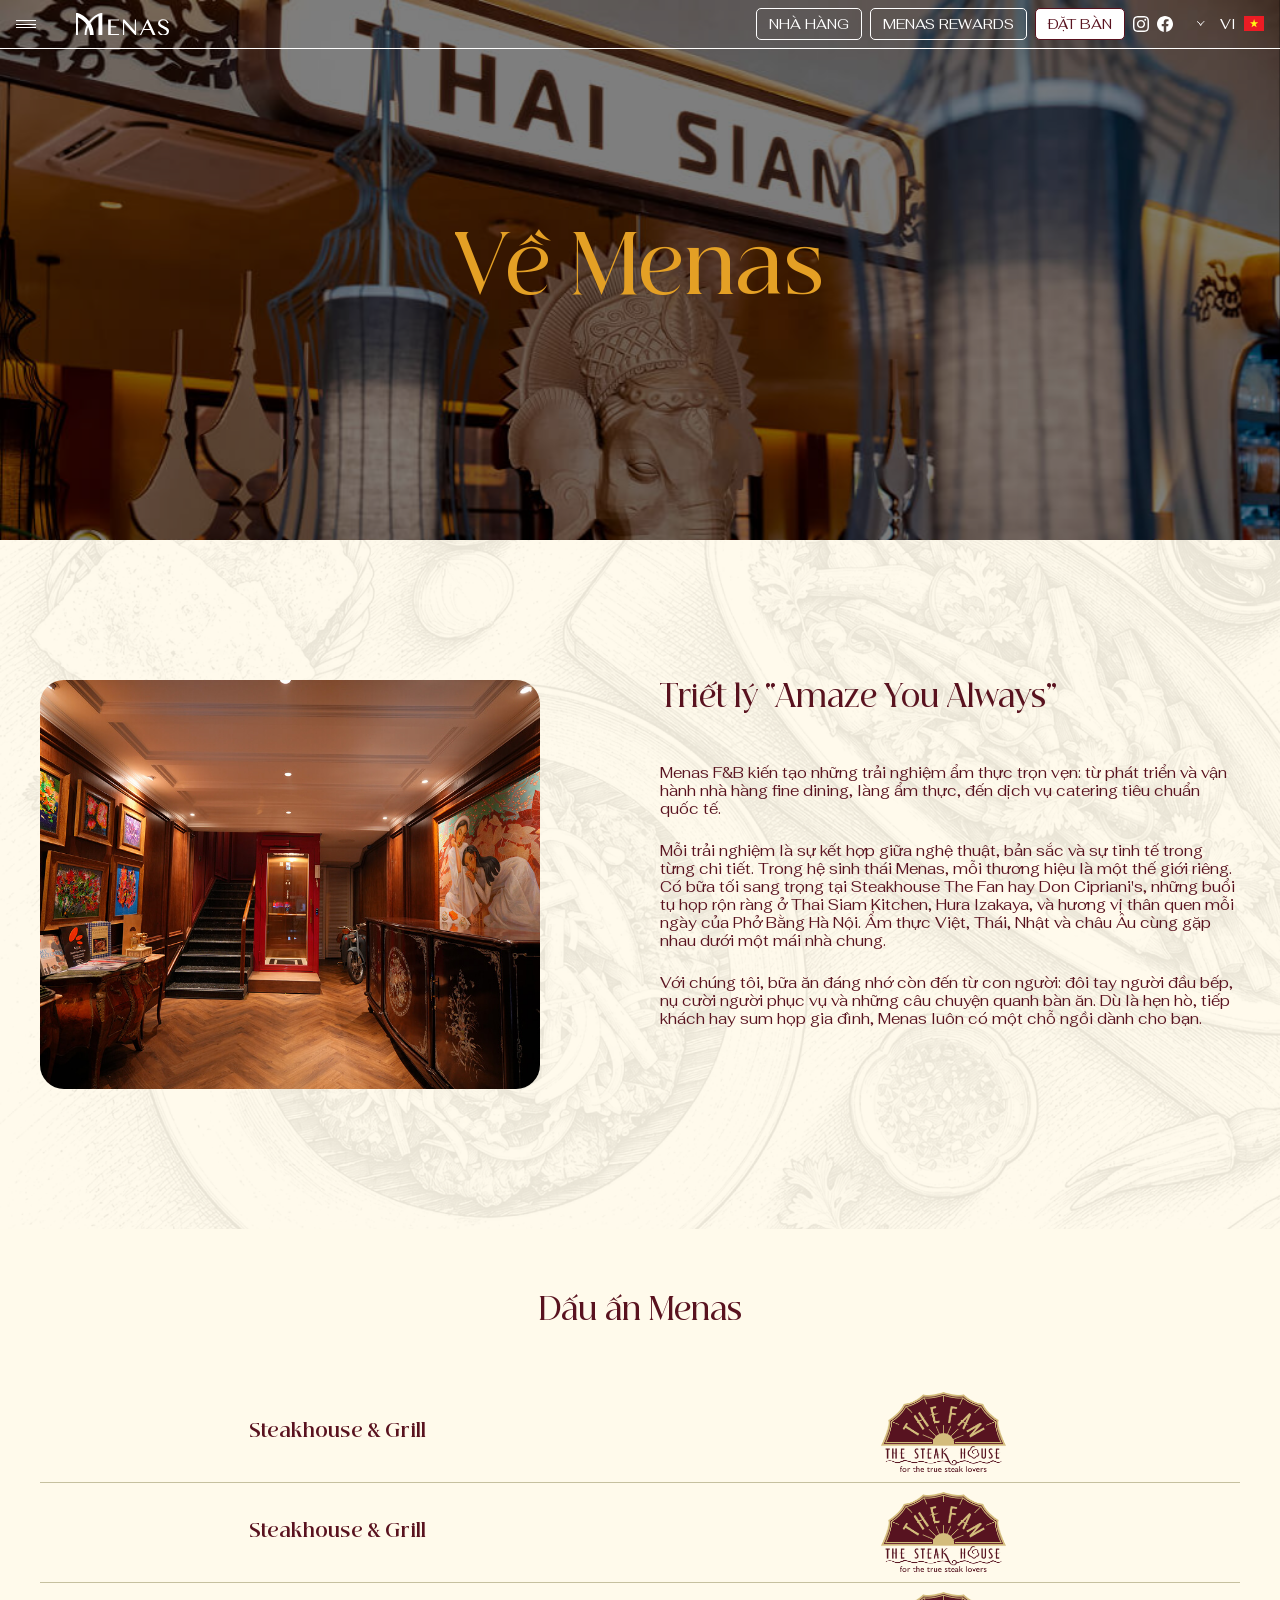
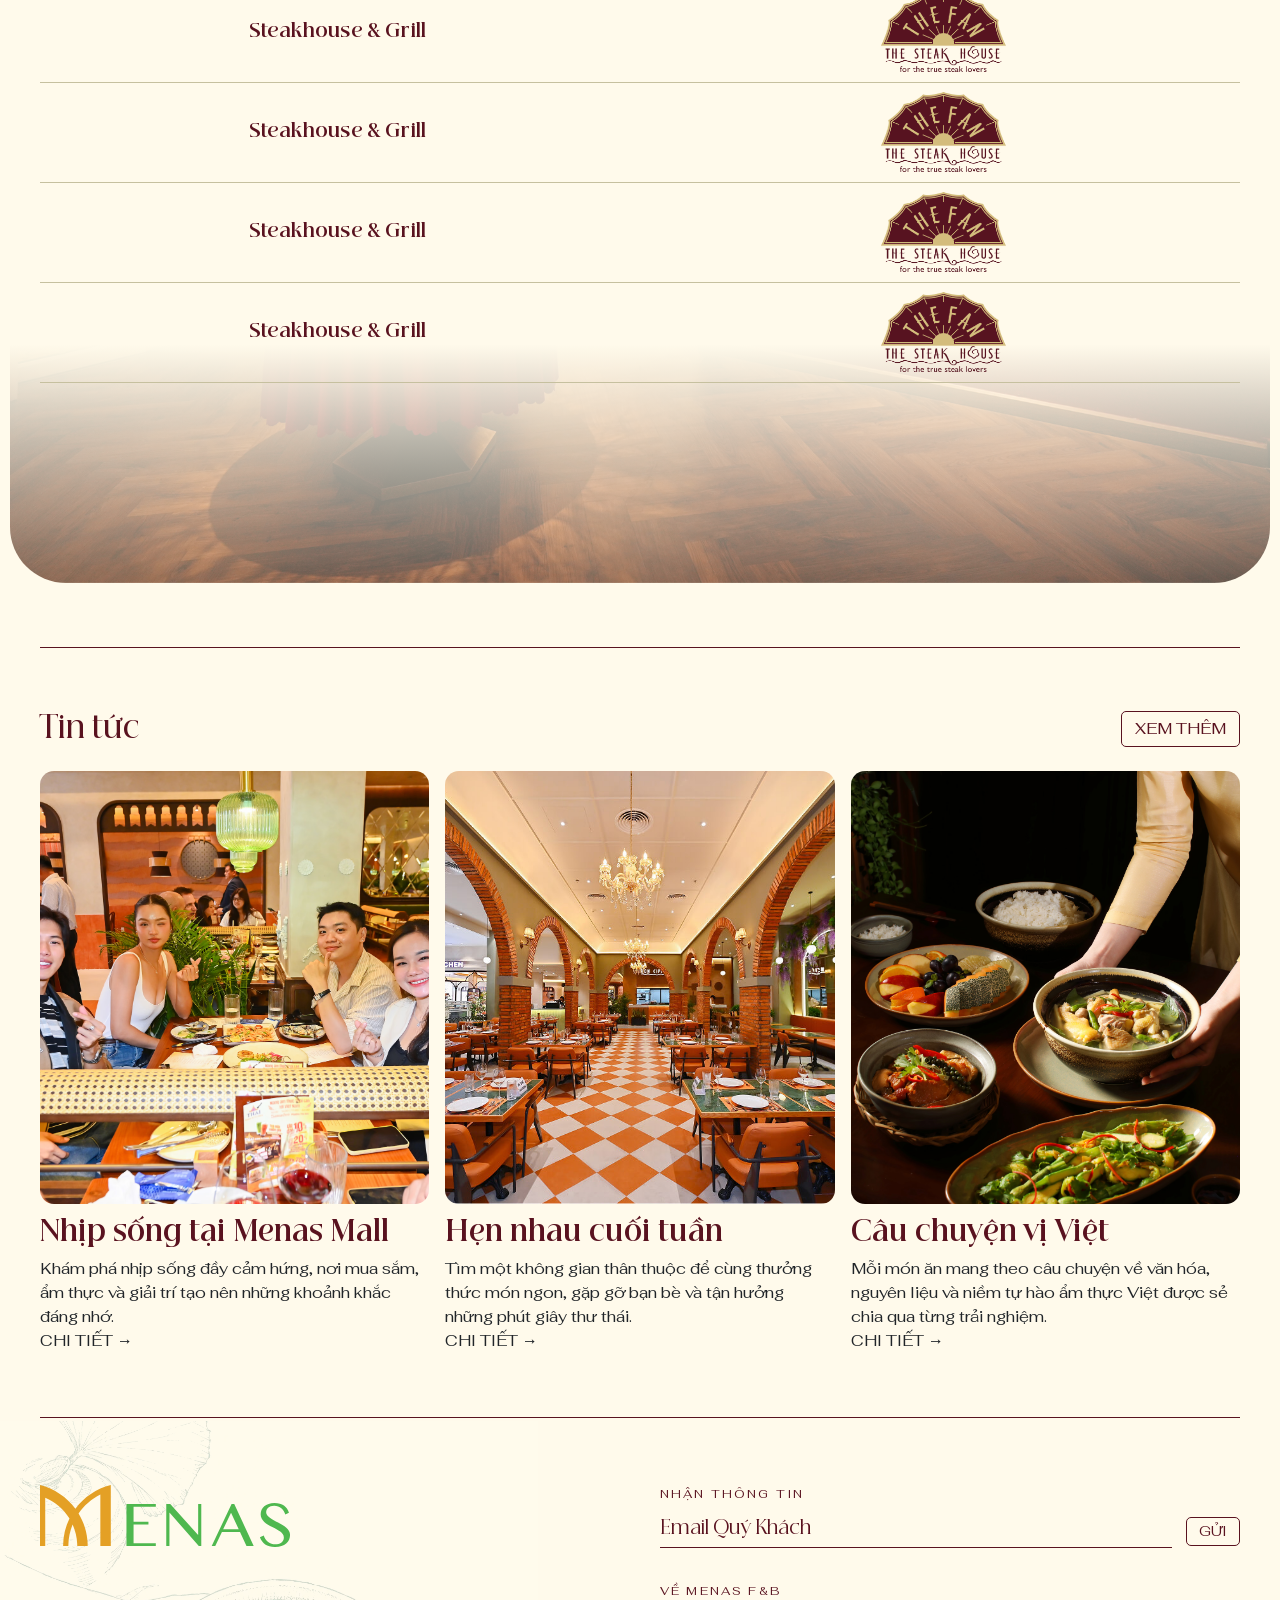
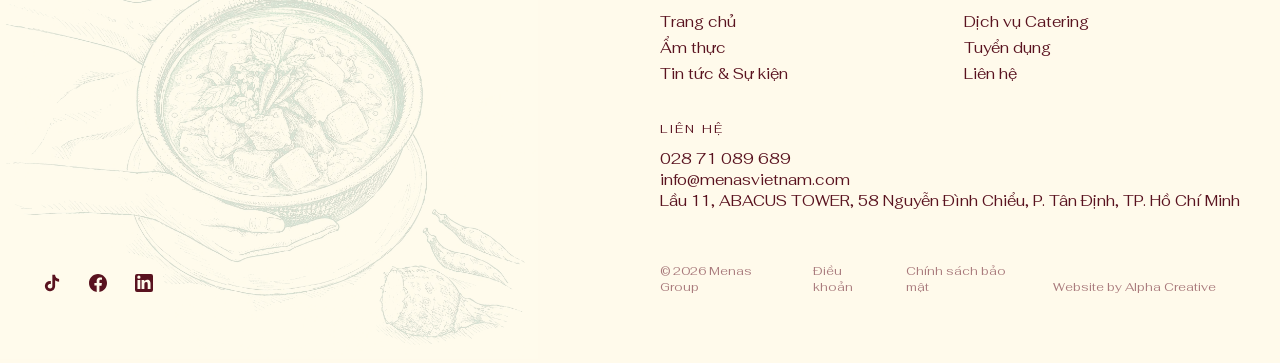
==== commit 9c1ae73f: "add new mobile aboyt" ====
--- a/about.html
+++ b/about.html
@@ -266,7 +266,7 @@
           <div class="sectionNews2-slider swiper">
             <div class="sectionNews2-list swiper-wrapper">
               <div class="cardNews2 swiper-slide">
-                <a class="sectionNews2-image" href="./news-detail.html"
+                <a class="cardNews2-image" href="./news-detail.html"
                   ><img
                     src="./assets/images/del/moment-5.avif"
                     alt="Không gian ẩm thực tại Menas"
@@ -283,7 +283,7 @@
                 >
               </div>
               <div class="cardNews2 swiper-slide">
-                <a class="sectionNews2-image" href="./news-detail.html"
+                <a class="cardNews2-image" href="./news-detail.html"
                   ><img
                     src="./assets/images/del/img-3.jpg"
                     alt="Không gian nhà hàng Menas"
@@ -300,7 +300,7 @@
                 >
               </div>
               <div class="cardNews2 swiper-slide">
-                <a class="sectionNews2-image" href="./news-detail.html"
+                <a class="cardNews2-image" href="./news-detail.html"
                   ><img
                     src="./assets/images/del/moment-2.avif"
                     alt="Món ăn tại nhà hàng Menas"
--- a/assets/main/css/style.min.css
+++ b/assets/main/css/style.min.css
@@ -1,4 +1,4 @@
-@charset "UTF-8";:root{--font-heading:"Beautique Display",sans-serif;--font-body:"Fahkwang",sans-serif;--color-black:#000000;--color-white:#ffffff;--color-white-2:#fffaeb;--color-primary:#e4a025;--color-secondary:#4fb84f;--color-third:#59121f;--space-8:8px;--space-16:16px;--space-24:24px;--space-32:32px;--space-40:40px;--space-48:48px;--space-56:56px;--space-64:64px;--space-72:72px;--space-80:80px;--spacing-padding:120px 40px}@media (max-width:991px){:root{--space-8:8px;--space-16:8px;--space-24:16px;--space-32:24px;--space-40:32px;--space-48:40px;--space-56:48px;--space-64:56px;--space-72:64px;--space-80:72px;--spacing-padding:64px 16px}}.font-heading{font-family:var(--font-heading)}.font-body{font-family:var(--font-body)}.heading-1{font-size:80px;line-height:1.25}@media (max-width:991px){.heading-1{font-size:40px}}.heading-2{font-size:40px;line-height:1.2}@media (max-width:991px){.heading-2{font-size:30px}}.heading-3{font-size:30px;line-height:1.2}@media (max-width:991px){.heading-3{font-size:24px}}.heading-4{font-size:24px;line-height:1.2}@media (max-width:991px){.heading-4{font-size:20px}}.b1{font-size:19px;line-height:1.2}.b2{font-size:15px;line-height:1.2}.b3{font-size:14px;line-height:1}.b4{font-size:12px;line-height:1.2}.fw-500{font-weight:500}.padding-inner-l{padding-left:124px}@media (max-width:991px){.padding-inner-l{padding-left:24px}}.color-black{color:var(--color-black)}.color-white{color:var(--color-white)}.color-primary{color:var(--color-primary)}.color-secondary{color:var(--color-secondary)}.color-third{color:var(--color-third)}.limit-width{max-width:1440px;width:100%;margin:0 auto}@media (min-width:1024px){.limit-11-col{max-width:91.6666666667%;width:100%;margin:0 auto}.limit-10-col{max-width:83.3333333333%;width:100%;margin:0 auto}.limit-9-col{max-width:75%;width:100%;margin:0 auto}.limit-8-col{max-width:66.6666666667%;width:100%;margin:0 auto}.limit-7-col{max-width:58.3333333333%;width:100%;margin:0 auto}.limit-6-col{max-width:50%;width:100%;margin:0 auto}}.mt-8{margin-top:var(--space-8)}.mt-16{margin-top:var(--space-16)}.mt-24{margin-top:var(--space-24)}.mt-32{margin-top:var(--space-32)}.mt-40{margin-top:var(--space-40)}.mt-48{margin-top:var(--space-48)}.mt-56{margin-top:var(--space-56)}.mt-64{margin-top:var(--space-64)}.mt-72{margin-top:var(--space-72)}.mt-80{margin-top:var(--space-80)}.mb-8{margin-bottom:var(--space-8)}.mb-16{margin-bottom:var(--space-16)}.mb-24{margin-bottom:var(--space-24)}.mb-32{margin-bottom:var(--space-32)}.mb-40{margin-bottom:var(--space-40)}.mb-48{margin-bottom:var(--space-48)}.mb-56{margin-bottom:var(--space-56)}.mb-64{margin-bottom:var(--space-64)}.mb-72{margin-bottom:var(--space-72)}.mb-80{margin-bottom:var(--space-80)}.ml-8{margin-left:var(--space-8)}.ml-16{margin-left:var(--space-16)}.ml-24{margin-left:var(--space-24)}.ml-32{margin-left:var(--space-32)}.ml-40{margin-left:var(--space-40)}.ml-48{margin-left:var(--space-48)}.ml-56{margin-left:var(--space-56)}.ml-64{margin-left:var(--space-64)}.ml-72{margin-left:var(--space-72)}.ml-80{margin-left:var(--space-80)}.mr-8{margin-right:var(--space-8)}.mr-16{margin-right:var(--space-16)}.mr-24{margin-right:var(--space-24)}.mr-32{margin-right:var(--space-32)}.mr-40{margin-right:var(--space-40)}.mr-48{margin-right:var(--space-48)}.mr-56{margin-right:var(--space-56)}.mr-64{margin-right:var(--space-64)}.mr-72{margin-right:var(--space-72)}.mr-80{margin-right:var(--space-80)}.mx-8{margin-left:var(--space-8);margin-right:var(--space-8)}.mx-16{margin-left:var(--space-16);margin-right:var(--space-16)}.mx-24{margin-left:var(--space-24);margin-right:var(--space-24)}.mx-32{margin-left:var(--space-32);margin-right:var(--space-32)}.mx-40{margin-left:var(--space-40);margin-right:var(--space-40)}.mx-48{margin-left:var(--space-48);margin-right:var(--space-48)}.mx-56{margin-left:var(--space-56);margin-right:var(--space-56)}.mx-64{margin-left:var(--space-64);margin-right:var(--space-64)}.mx-72{margin-left:var(--space-72);margin-right:var(--space-72)}.mx-80{margin-left:var(--space-80);margin-right:var(--space-80)}.my-8{margin-top:var(--space-8);margin-bottom:var(--space-8)}.my-16{margin-top:var(--space-16);margin-bottom:var(--space-16)}.my-24{margin-top:var(--space-24);margin-bottom:var(--space-24)}.my-32{margin-top:var(--space-32);margin-bottom:var(--space-32)}.my-40{margin-top:var(--space-40);margin-bottom:var(--space-40)}.my-48{margin-top:var(--space-48);margin-bottom:var(--space-48)}.my-56{margin-top:var(--space-56);margin-bottom:var(--space-56)}.my-64{margin-top:var(--space-64);margin-bottom:var(--space-64)}.my-72{margin-top:var(--space-72);margin-bottom:var(--space-72)}.my-80{margin-top:var(--space-80);margin-bottom:var(--space-80)}.pt-8{padding-top:var(--space-8)}.pt-16{padding-top:var(--space-16)}.pt-24{padding-top:var(--space-24)}.pt-32{padding-top:var(--space-32)}.pt-40{padding-top:var(--space-40)}.pt-48{padding-top:var(--space-48)}.pt-56{padding-top:var(--space-56)}.pt-64{padding-top:var(--space-64)}.pt-72{padding-top:var(--space-72)}.pt-80{padding-top:var(--space-80)}.pb-8{padding-bottom:var(--space-8)}.pb-16{padding-bottom:var(--space-16)}.pb-24{padding-bottom:var(--space-24)}.pb-32{padding-bottom:var(--space-32)}.pb-40{padding-bottom:var(--space-40)}.pb-48{padding-bottom:var(--space-48)}.pb-56{padding-bottom:var(--space-56)}.pb-64{padding-bottom:var(--space-64)}.pb-72{padding-bottom:var(--space-72)}.pb-80{padding-bottom:var(--space-80)}.pl-8{padding-left:var(--space-8)}.pl-16{padding-left:var(--space-16)}.pl-24{padding-left:var(--space-24)}.pl-32{padding-left:var(--space-32)}.pl-40{padding-left:var(--space-40)}.pl-48{padding-left:var(--space-48)}.pl-56{padding-left:var(--space-56)}.pl-64{padding-left:var(--space-64)}.pl-72{padding-left:var(--space-72)}.pl-80{padding-left:var(--space-80)}.pr-8{padding-right:var(--space-8)}.pr-16{padding-right:var(--space-16)}.pr-24{padding-right:var(--space-24)}.pr-32{padding-right:var(--space-32)}.pr-40{padding-right:var(--space-40)}.pr-48{padding-right:var(--space-48)}.pr-56{padding-right:var(--space-56)}.pr-64{padding-right:var(--space-64)}.pr-72{padding-right:var(--space-72)}.pr-80{padding-right:var(--space-80)}.px-8{padding-left:var(--space-8);padding-right:var(--space-8)}.px-16{padding-left:var(--space-16);padding-right:var(--space-16)}.px-24{padding-left:var(--space-24);padding-right:var(--space-24)}.px-32{padding-left:var(--space-32);padding-right:var(--space-32)}.px-40{padding-left:var(--space-40);padding-right:var(--space-40)}.px-48{padding-left:var(--space-48);padding-right:var(--space-48)}.px-56{padding-left:var(--space-56);padding-right:var(--space-56)}.px-64{padding-left:var(--space-64);padding-right:var(--space-64)}.px-72{padding-left:var(--space-72);padding-right:var(--space-72)}.px-80{padding-left:var(--space-80);padding-right:var(--space-80)}.py-8{padding-top:var(--space-8);padding-bottom:var(--space-8)}.py-16{padding-top:var(--space-16);padding-bottom:var(--space-16)}.py-24{padding-top:var(--space-24);padding-bottom:var(--space-24)}.py-32{padding-top:var(--space-32);padding-bottom:var(--space-32)}.py-40{padding-top:var(--space-40);padding-bottom:var(--space-40)}.py-48{padding-top:var(--space-48);padding-bottom:var(--space-48)}.py-56{padding-top:var(--space-56);padding-bottom:var(--space-56)}.py-64{padding-top:var(--space-64);padding-bottom:var(--space-64)}.py-72{padding-top:var(--space-72);padding-bottom:var(--space-72)}.py-80{padding-top:var(--space-80);padding-bottom:var(--space-80)}.gap-8{gap:var(--space-8)}.gap-16{gap:var(--space-16)}.gap-24{gap:var(--space-24)}.gap-32{gap:var(--space-32)}.gap-40{gap:var(--space-40)}.gap-48{gap:var(--space-48)}.gap-56{gap:var(--space-56)}.gap-64{gap:var(--space-64)}.gap-72{gap:var(--space-72)}.gap-80{gap:var(--space-80)}.gap-x-8{column-gap:var(--space-8)}.gap-x-16{column-gap:var(--space-16)}.gap-x-24{column-gap:var(--space-24)}.gap-x-32{column-gap:var(--space-32)}.gap-x-40{column-gap:var(--space-40)}.gap-x-48{column-gap:var(--space-48)}.gap-x-56{column-gap:var(--space-56)}.gap-x-64{column-gap:var(--space-64)}.gap-x-72{column-gap:var(--space-72)}.gap-x-80{column-gap:var(--space-80)}.gap-y-8{row-gap:var(--space-8)}.gap-y-16{row-gap:var(--space-16)}.gap-y-24{row-gap:var(--space-24)}.gap-y-32{row-gap:var(--space-32)}.gap-y-40{row-gap:var(--space-40)}.gap-y-48{row-gap:var(--space-48)}.gap-y-56{row-gap:var(--space-56)}.gap-y-64{row-gap:var(--space-64)}.gap-y-72{row-gap:var(--space-72)}.gap-y-80{row-gap:var(--space-80)}*,:after,:before{box-sizing:border-box}*{margin:0;padding:0;font:inherit}canvas,img,picture,svg,video{display:block;max-width:100%}input,select,textarea{background-color:transparent;outline:0}button{cursor:pointer;background-color:transparent;outline:0;border:0}[type=button],[type=reset],[type=submit],button{-webkit-appearance:button}[type=button]::-moz-focus-inner,[type=reset]::-moz-focus-inner,[type=submit]::-moz-focus-inner,button::-moz-focus-inner{border-style:none;padding:0}[type=button]:-moz-focusring,[type=reset]:-moz-focusring,[type=submit]:-moz-focusring,button:-moz-focusring{outline:1px solid #000}[type=checkbox],[type=radio]{box-sizing:border-box;padding:0}[type=search]::-webkit-search-decoration{-webkit-appearance:none}button:focus{outline:0}a,a:hover{text-decoration:none;cursor:pointer;outline:0;color:inherit}ol,ul{list-style:none;margin:0;padding:0}h1,h2,h3,h4,h5,h6,p{margin:0;padding:0;overflow-wrap:break-word}body{width:100%;min-height:100vh;text-rendering:optimizeLegibility!important;-webkit-font-smoothing:auto!important;-moz-osx-font-smoothing:grayscale!important;font-family:var(--font-body)}.btn-global{display:inline-block;font-size:14px;line-height:1;border-radius:5px;text-transform:uppercase;transition:all .3s ease;padding:8px 12px}.btn-global.btn-outline{border:1px solid var(--color-white);color:var(--color-white);background-color:transparent}.btn-global.btn-outline:hover{color:var(--color-third);border:1px solid var(--color-primary);background-color:var(--color-primary)}.btn-global.btn-bg{background-color:var(--color-white);border:1px solid var(--color-third);color:var(--color-third)}.btn-global.btn-bg:hover{border:1px solid var(--color-primary);background-color:var(--color-primary)}.style-spacing{height:64px}.rolling-text{position:relative;overflow:hidden;display:inline-block;color:var(--color-third)}.rolling-text:hover::before{transform:translate3d(0,0,0)}.rolling-text:hover span{transform:translate3d(0,-200%,0)}.rolling-text::before{content:attr(data-replace);position:absolute;top:0;left:0;width:100%;height:100%;color:var(--color-third);transform-origin:50% 100%;transform:translate3d(0,150%,0);transition:transform .4s cubic-bezier(.76,0,.24,1)}.rolling-text span{display:inline-block;transition:transform .4s cubic-bezier(.76,0,.24,1);color:var(--color-third)}.style-section{position:relative;z-index:3;background-color:var(--color-white-2)}.style-section.no-border::before{content:unset!important}.style-section+.style-section{padding-top:64px}.style-section+.style-section::before{position:absolute;top:0;left:50%;width:calc(100% - max(80px,100vw - 1272px));border-top:1px solid var(--color-third);content:"";transform:translateX(-50%)}@media (max-width:991px){.style-section+.style-section{padding-top:48px}}@media (max-width:767px){.style-section+.style-section::before{width:calc(100% - 48px)}.sectionMoment-all,.sectionNews-all{font-size:11px}}[parallax-image]{position:relative;overflow:hidden}[parallax-image] img{position:absolute;top:0;left:0;width:120%;height:120%;object-fit:cover;transform:translateY(-10%)}.lightpick{--color-stroke:#ccc;--color-bg:#fff;--color-active-is-today:#0f0f0f;--color-active-is-today-opacity:rgba(15, 15, 15, 0.7)}.lightpick .lightpick__days{display:grid;grid-template-columns:repeat(7,1fr);gap:1px;background-color:var(--color-stroke);border:1px solid var(--color-stroke)}.lightpick .lightpick__day{background-color:var(--color-bg)}.lightpick .lightpick__day.is-today{background-image:none;background-color:var(--color-active-is-today);color:var(--color-bg)}.lightpick .lightpick__day.is-end-date,.lightpick .lightpick__day.is-end-date:hover,.lightpick .lightpick__day.is-start-date,.lightpick .lightpick__day.is-start-date:hover{background-image:none;background-color:var(--color-active-is-today);color:var(--color-bg);border-radius:none}.lightpick .lightpick__day:not(.is-disabled):hover{background-image:none;background-color:var(--color-active-is-today-opacity);color:var(--color-bg)}.lightpick .lightpick__month-title,.lightpick .lightpick__month-title>.lightpick__select-months{margin-left:0;padding-left:0;border-radius:0;direction:ltr;text-align:left;width:max-content}.lightpick .lightpick__days-of-the-week{margin-bottom:8px;margin-top:8px}.lightpick .lightpick__day.is-disabled{text-decoration:line-through}.lightpick .lightpick__days div{background-color:var(--color-bg)}.container-swiper{position:relative;width:100%;height:100svh;overflow:hidden}#header{z-index:999;left:0;right:0;top:0;--color-main-line:var(--color-white)}#header.scrolled{--color-main-line:var(--color-third)}#header.scrolled .header-inner{background-color:var(--color-white-2)}#header.scrolled .header-logo img.logo-active{opacity:1;visibility:visible}#header.scrolled .btn-global.btn-bg{background-color:var(--color-third);color:var(--color-white)}#header.scrolled .btn-global.btn-bg:hover{background-color:var(--color-primary)}#header .btn-global.btn-outline{color:var(--color-main-line);border:1px solid var(--color-main-line)}#header .header-inner{position:relative;z-index:8;border-bottom:1px solid var(--color-main-line);padding:8px 16px;transition:background .3s ease}#header .header-ovl{position:fixed;top:0;left:0;width:100%;height:100vh;background-color:rgba(0,0,0,.7);z-index:6;opacity:0;visibility:hidden;transition:all .3s ease}#header .header-menu{position:fixed;top:60px;left:12px;background-image:linear-gradient(rgba(255,250,235,.75),rgba(255,250,235,.75)),url(../../images/icons/bg-pa.png);background-position:center;background-size:cover;background-repeat:no-repeat;height:calc(100vh - 76px);max-width:400px;width:100%;border-radius:20px;padding:24px;z-index:10;opacity:0;visibility:hidden;transition:all .3s ease}@media (max-width:560px){#header .header-menu{right:16px;max-width:calc(100% - 24px)}}#header .header-menu-inner{display:flex;flex-direction:column;gap:32px}#header .header-menu-bottom{padding-top:12px;border-top:1px solid var(--color-third)}#header .header-left{display:flex;align-items:center;gap:40px}@media (max-width:991px){#header .header-left{gap:24px}}#header .header-ham{width:20px;height:8px;position:relative;cursor:pointer;transition:all .3s ease}#header .header-ham.active span:nth-child(1){top:3.5px;transform:rotate(45deg)}#header .header-ham.active span:nth-child(2){opacity:0}#header .header-ham.active span:nth-child(3){top:3.5px;transform:rotate(-45deg)}#header .header-ham::before{content:"";width:44px;height:44px;position:absolute;top:50%;left:50%;transform:translate(-50%,-50%);border-radius:50%}#header .header-ham span{position:absolute;display:block;width:100%;height:1px;background-color:var(--color-main-line);left:0;transition:all .3s ease;opacity:1}#header .header-ham span:nth-child(1){top:0}#header .header-ham span:nth-child(2){top:3.5px}#header .header-ham span:nth-child(3){top:7px}#header .header-logo{height:24px;width:auto;min-width:93px}#header .header-logo img{position:absolute;height:24px;width:auto}#header .header-logo img.logo-active{opacity:0;visibility:hidden;transition:all .3s ease}#header .header-list-button{gap:8px}@media (max-width:991px){#header .header-list-button{--color-main-line:var(--color-third)}#header .header-list-button .btn-bg{background-color:transparent}}#header .header-social-bottom ul{display:flex;align-items:center;gap:8px}#header .header-social-bottom ul svg:hover path{color:var(--color-primary)}#header .header-social-bottom ul svg path{color:var(--color-third);transition:color .3s ease}#header .header-social ul{display:flex;align-items:center;gap:8px}#header .header-social ul svg:hover path{color:var(--color-primary)}#header .header-social ul svg path{color:var(--color-main-line);transition:color .3s ease}#header .header-right{gap:8px}#header .header-lang{margin-left:16px}#header .header-lang .dropdown-custom{position:relative;cursor:pointer}#header .header-lang .icon path{color:var(--color-main-line)}#header .header-lang .dropdown-custom-menu{position:absolute;right:-12px;top:100%;margin-top:16px;background-color:var(--color-white-2);border-radius:10px;padding:10px 0;display:flex;flex-direction:column;align-items:center;gap:4px;width:calc(100% + 12px);opacity:0;visibility:hidden;transition:all .3s ease}#header .header-lang .dropdown-custom-menu.dropdown--active{opacity:1;visibility:visible}#header .header-lang .dropdown-custom-btn{display:flex;align-items:center;gap:4px}#header .header-lang .dropdown-custom-btn .value-select{font-size:14px;line-height:1.2;text-transform:uppercase;color:var(--color-main-line);display:flex;align-items:center;gap:8px;transition:color .3s ease}#header .header-lang .dropdown-custom-btn span{width:27px;text-align:right}#header .header-lang .dropdown-custom-item{width:100%;display:flex;align-items:center;justify-content:center;gap:8px;font-size:14px;line-height:1.2;text-transform:uppercase;color:var(--color-third);padding:4px 0;transition:background .3s ease;cursor:pointer}#header .header-lang .dropdown-custom-item:hover{background-color:var(--color-primary)}#header .header-lang .dropdown-custom-item span{color:var(--color-third);width:27px;text-align:right}.banner{position:sticky;top:0;height:100vh;z-index:1;overflow:hidden;background-color:var(--color-black)}.banner.short-height{height:60vh}.banner::before{content:"";position:absolute;inset:0;background-color:rgba(0,0,0,.5);z-index:2}.banner-content{position:absolute;top:50%;left:50%;transform:translate(-50%,-50%);z-index:3}@media (max-width:991px){.banner-content{max-width:calc(100% - 80px);width:100%}}.banner-inner{width:100%;height:100%}.banner-thum{width:100%;height:100%}.banner .video{width:100%;height:100%}.banner .video iframe{position:absolute;top:50%;left:50%;width:100%;height:100%;transform:translate(-50%,-50%) scale(1.2)}.banner-slider{width:100%;height:100%}.banner-image{width:100%;height:100%}.banner-image img{width:100%;height:100%;object-fit:cover}#footer{position:relative;background-color:var(--color-white-2)}#footer::before{position:absolute;z-index:1;top:0;left:50%;width:calc(100% - max(80px,100vw - 1272px));border-top:1px solid var(--color-third);content:"";transform:translateX(-50%)}#footer.not-line-top::before{display:none}@media (max-width:767px){#footer::before{width:calc(100% - 48px)}}.footer-container{position:relative;display:grid;grid-template-columns:minmax(280px,1fr) minmax(0,1fr);min-height:525px;padding:68px max(40px,(100vw - 1272px) / 2);color:var(--color-third);font-family:var(--font-body)}.footer-container::after{position:absolute;z-index:0;top:0;bottom:0;left:0;width:min(42%,680px);background:transparent url(../../images/icons/pattern-footer.webp) no-repeat left center/contain;content:"";pointer-events:none;opacity:.18}.footer-left{position:relative;z-index:1;display:flex;flex-direction:column;align-items:flex-start;justify-content:space-between;min-height:390px;padding:0}.footer-logo{display:inline-flex;width:250px;margin-top:0}.footer-logo img{display:block;width:100%;height:auto}.footer-social{display:flex;align-items:center;gap:22px}.footer-social-mobile{display:none}.footer-social-link{display:inline-flex;width:24px;height:24px;align-items:center;justify-content:center;color:var(--color-third);transition:color .2s ease}.footer-social-link svg{display:block;width:100%;height:100%}.footer-social-link:focus-visible,.footer-social-link:hover{color:var(--color-primary)}.footer-right{position:relative;z-index:1;display:flex;flex-direction:column;gap:36px;padding:2px 0 0 20px}.footer-title{display:block;margin:0 0 12px;color:var(--color-third);font-family:var(--font-body);font-size:12px;font-weight:400;letter-spacing:.18em;line-height:1.3;text-transform:uppercase}.footer-newsletter-field{display:flex;align-items:center;gap:14px}.footer-newsletter-field input{width:100%;min-width:0;padding:0 0 4px;border:0;border-bottom:1px solid var(--color-third);border-radius:0;outline:0;background:0 0;color:var(--color-third);font-family:var(--font-heading);font-size:19px}.footer-newsletter-field input::placeholder{color:var(--color-third);opacity:1}.footer-newsletter-field input:focus-visible{border-bottom-color:var(--color-primary)}.footer-newsletter-field button{flex:0 0 auto;padding:5px 12px;border:1px solid var(--color-third);border-radius:5px;background:0 0;color:var(--color-third);font-family:var(--font-body);font-size:14px;line-height:1.2;text-transform:uppercase;transition:color .2s ease,background-color .2s ease,border-color .2s ease}.footer-newsletter-field button:focus-visible,.footer-newsletter-field button:hover{border-color:var(--color-primary);background-color:var(--color-primary)}.footer-navigation .footer-title{margin-bottom:10px}.footer-links{display:grid;grid-auto-flow:column;grid-template-rows:repeat(3,auto);grid-template-columns:1fr 1fr;column-gap:28px;row-gap:2px;margin:0;padding:0;list-style:none}.footer-contact a,.footer-contact p,.footer-links a{margin:0;color:var(--color-third);font-size:15px;line-height:1.4;text-decoration:none}.footer-contact a,.footer-links a{transition:color .2s ease}.footer-contact a:focus-visible,.footer-contact a:hover,.footer-links a:focus-visible,.footer-links a:hover{color:var(--color-primary)}.footer-contact{display:flex;flex-direction:column;font-style:normal}.footer-contact .footer-title{margin-bottom:10px}.footer-right>.footer-social{display:none;margin-top:-18px}.footer-bottom{display:grid;grid-template-columns:auto 1fr auto;align-items:end;gap:12px 24px;margin-top:auto;color:#a8797b;font-size:12px;line-height:1.35}.footer-bottom p{margin:0}.footer-bottom a{color:inherit;text-decoration:none}.footer-bottom a:focus-visible,.footer-bottom a:hover{color:var(--color-third)}.footer-copyright{grid-column:1/-1}.footer-legal{display:flex;gap:22px}@media (max-width:991px){.footer-legal{flex-wrap:wrap}}.footer-credit{justify-self:end;white-space:nowrap}@media (max-width:991px){.footer-container{grid-template-columns:minmax(220px,.8fr) minmax(0,1.2fr);min-height:480px;padding:56px 32px}.footer-left{min-height:360px}.footer-logo{width:210px}.footer-right{gap:28px;padding-left:12px}.footer-bottom{grid-template-columns:1fr auto}.footer-copyright{grid-column:1/-1}.footer-credit{grid-column:1/-1;justify-self:start}}@media (max-width:767px){.footer-container{grid-template-columns:1fr;gap:38px;padding:44px 24px 32px}.footer-left{min-height:0}.footer-social-desktop{display:none}.footer-container::after{width:100%;height:250px;bottom:auto}.footer-logo{width:190px}.footer-right{margin-top:2px}.footer-right>.footer-social{display:flex;margin-top:-16px;gap:16px}.footer-right{gap:30px;padding:0}.footer-newsletter-field input{font-size:18px}.footer-links{column-gap:12px}.footer-contact a,.footer-contact p,.footer-links a{font-size:13px}.footer-bottom{grid-template-columns:1fr;align-items:start}.footer-copyright,.footer-credit{grid-column:auto}.footer-legal{gap:16px}}.dining{padding-bottom:64px}.dining-inner{--dining-gutter:max(40px, calc((100vw - 1272px) / 2));width:100%;padding:64px 0 0 var(--dining-gutter)}.dining-heading{margin-bottom:32px}.dining-box{position:relative;width:100%;aspect-ratio:404/545;border-radius:20px;overflow:hidden;cursor:pointer}.dining-box:hover .dining-image{transform:scale(1.05)}.dining-card-link{position:absolute;inset:0;z-index:1}.dining-image{width:100%;height:100%;transition:transform .4s ease;transform-origin:center}.dining-image img{width:120%;height:120%;object-fit:cover;display:block}.dining-content{position:absolute;inset:0;z-index:2;background:linear-gradient(rgba(0,0,0,0) 0,rgba(0,0,0,.8) 60%);border-radius:20px;overflow:hidden;display:flex;flex-direction:column;justify-content:flex-end;padding:24px;pointer-events:none}.dining-name{border-bottom:1px dashed var(--color-white);padding-bottom:12px;margin-bottom:24px}.dining-link{display:flex;align-items:center;justify-content:space-between;pointer-events:auto}.dining-menu{transition:color .25s ease}.dining-menu:focus-visible,.dining-menu:hover{color:var(--color-primary)}.dining-slider{--gap:24px;--per-view:3.4;--pad-left:0px;--btn-size:44px;--btn-gap:16px;position:relative;--slide-w:calc(
+@charset "UTF-8";:root{--font-heading:"Beautique Display",sans-serif;--font-body:"Fahkwang",sans-serif;--color-black:#000000;--color-white:#ffffff;--color-white-2:#fffaeb;--color-primary:#e4a025;--color-secondary:#4fb84f;--color-third:#59121f;--space-8:8px;--space-16:16px;--space-24:24px;--space-32:32px;--space-40:40px;--space-48:48px;--space-56:56px;--space-64:64px;--space-72:72px;--space-80:80px;--spacing-padding:120px 40px}@media (max-width:991px){:root{--space-8:8px;--space-16:8px;--space-24:16px;--space-32:24px;--space-40:32px;--space-48:40px;--space-56:48px;--space-64:56px;--space-72:64px;--space-80:72px;--spacing-padding:64px 16px}}.font-heading{font-family:var(--font-heading)}.font-body{font-family:var(--font-body)}.heading-1{font-size:80px;line-height:1.25}@media (max-width:991px){.heading-1{font-size:40px}}.heading-2{font-size:40px;line-height:1.2}@media (max-width:991px){.heading-2{font-size:30px}}.heading-3{font-size:30px;line-height:1.2}@media (max-width:991px){.heading-3{font-size:24px}}.heading-4{font-size:24px;line-height:1.2}@media (max-width:991px){.heading-4{font-size:20px}}.b1{font-size:19px;line-height:1.2}.b2{font-size:15px;line-height:1.2}.b3{font-size:14px;line-height:1}.b4{font-size:12px;line-height:1.2}.fw-500{font-weight:500}.padding-inner-l{padding-left:124px}@media (max-width:991px){.padding-inner-l{padding-left:24px}}.color-black{color:var(--color-black)}.color-white{color:var(--color-white)}.color-primary{color:var(--color-primary)}.color-secondary{color:var(--color-secondary)}.color-third{color:var(--color-third)}.limit-width{max-width:1440px;width:100%;margin:0 auto}@media (min-width:1024px){.limit-11-col{max-width:91.6666666667%;width:100%;margin:0 auto}.limit-10-col{max-width:83.3333333333%;width:100%;margin:0 auto}.limit-9-col{max-width:75%;width:100%;margin:0 auto}.limit-8-col{max-width:66.6666666667%;width:100%;margin:0 auto}.limit-7-col{max-width:58.3333333333%;width:100%;margin:0 auto}.limit-6-col{max-width:50%;width:100%;margin:0 auto}}.mt-8{margin-top:var(--space-8)}.mt-16{margin-top:var(--space-16)}.mt-24{margin-top:var(--space-24)}.mt-32{margin-top:var(--space-32)}.mt-40{margin-top:var(--space-40)}.mt-48{margin-top:var(--space-48)}.mt-56{margin-top:var(--space-56)}.mt-64{margin-top:var(--space-64)}.mt-72{margin-top:var(--space-72)}.mt-80{margin-top:var(--space-80)}.mb-8{margin-bottom:var(--space-8)}.mb-16{margin-bottom:var(--space-16)}.mb-24{margin-bottom:var(--space-24)}.mb-32{margin-bottom:var(--space-32)}.mb-40{margin-bottom:var(--space-40)}.mb-48{margin-bottom:var(--space-48)}.mb-56{margin-bottom:var(--space-56)}.mb-64{margin-bottom:var(--space-64)}.mb-72{margin-bottom:var(--space-72)}.mb-80{margin-bottom:var(--space-80)}.ml-8{margin-left:var(--space-8)}.ml-16{margin-left:var(--space-16)}.ml-24{margin-left:var(--space-24)}.ml-32{margin-left:var(--space-32)}.ml-40{margin-left:var(--space-40)}.ml-48{margin-left:var(--space-48)}.ml-56{margin-left:var(--space-56)}.ml-64{margin-left:var(--space-64)}.ml-72{margin-left:var(--space-72)}.ml-80{margin-left:var(--space-80)}.mr-8{margin-right:var(--space-8)}.mr-16{margin-right:var(--space-16)}.mr-24{margin-right:var(--space-24)}.mr-32{margin-right:var(--space-32)}.mr-40{margin-right:var(--space-40)}.mr-48{margin-right:var(--space-48)}.mr-56{margin-right:var(--space-56)}.mr-64{margin-right:var(--space-64)}.mr-72{margin-right:var(--space-72)}.mr-80{margin-right:var(--space-80)}.mx-8{margin-left:var(--space-8);margin-right:var(--space-8)}.mx-16{margin-left:var(--space-16);margin-right:var(--space-16)}.mx-24{margin-left:var(--space-24);margin-right:var(--space-24)}.mx-32{margin-left:var(--space-32);margin-right:var(--space-32)}.mx-40{margin-left:var(--space-40);margin-right:var(--space-40)}.mx-48{margin-left:var(--space-48);margin-right:var(--space-48)}.mx-56{margin-left:var(--space-56);margin-right:var(--space-56)}.mx-64{margin-left:var(--space-64);margin-right:var(--space-64)}.mx-72{margin-left:var(--space-72);margin-right:var(--space-72)}.mx-80{margin-left:var(--space-80);margin-right:var(--space-80)}.my-8{margin-top:var(--space-8);margin-bottom:var(--space-8)}.my-16{margin-top:var(--space-16);margin-bottom:var(--space-16)}.my-24{margin-top:var(--space-24);margin-bottom:var(--space-24)}.my-32{margin-top:var(--space-32);margin-bottom:var(--space-32)}.my-40{margin-top:var(--space-40);margin-bottom:var(--space-40)}.my-48{margin-top:var(--space-48);margin-bottom:var(--space-48)}.my-56{margin-top:var(--space-56);margin-bottom:var(--space-56)}.my-64{margin-top:var(--space-64);margin-bottom:var(--space-64)}.my-72{margin-top:var(--space-72);margin-bottom:var(--space-72)}.my-80{margin-top:var(--space-80);margin-bottom:var(--space-80)}.pt-8{padding-top:var(--space-8)}.pt-16{padding-top:var(--space-16)}.pt-24{padding-top:var(--space-24)}.pt-32{padding-top:var(--space-32)}.pt-40{padding-top:var(--space-40)}.pt-48{padding-top:var(--space-48)}.pt-56{padding-top:var(--space-56)}.pt-64{padding-top:var(--space-64)}.pt-72{padding-top:var(--space-72)}.pt-80{padding-top:var(--space-80)}.pb-8{padding-bottom:var(--space-8)}.pb-16{padding-bottom:var(--space-16)}.pb-24{padding-bottom:var(--space-24)}.pb-32{padding-bottom:var(--space-32)}.pb-40{padding-bottom:var(--space-40)}.pb-48{padding-bottom:var(--space-48)}.pb-56{padding-bottom:var(--space-56)}.pb-64{padding-bottom:var(--space-64)}.pb-72{padding-bottom:var(--space-72)}.pb-80{padding-bottom:var(--space-80)}.pl-8{padding-left:var(--space-8)}.pl-16{padding-left:var(--space-16)}.pl-24{padding-left:var(--space-24)}.pl-32{padding-left:var(--space-32)}.pl-40{padding-left:var(--space-40)}.pl-48{padding-left:var(--space-48)}.pl-56{padding-left:var(--space-56)}.pl-64{padding-left:var(--space-64)}.pl-72{padding-left:var(--space-72)}.pl-80{padding-left:var(--space-80)}.pr-8{padding-right:var(--space-8)}.pr-16{padding-right:var(--space-16)}.pr-24{padding-right:var(--space-24)}.pr-32{padding-right:var(--space-32)}.pr-40{padding-right:var(--space-40)}.pr-48{padding-right:var(--space-48)}.pr-56{padding-right:var(--space-56)}.pr-64{padding-right:var(--space-64)}.pr-72{padding-right:var(--space-72)}.pr-80{padding-right:var(--space-80)}.px-8{padding-left:var(--space-8);padding-right:var(--space-8)}.px-16{padding-left:var(--space-16);padding-right:var(--space-16)}.px-24{padding-left:var(--space-24);padding-right:var(--space-24)}.px-32{padding-left:var(--space-32);padding-right:var(--space-32)}.px-40{padding-left:var(--space-40);padding-right:var(--space-40)}.px-48{padding-left:var(--space-48);padding-right:var(--space-48)}.px-56{padding-left:var(--space-56);padding-right:var(--space-56)}.px-64{padding-left:var(--space-64);padding-right:var(--space-64)}.px-72{padding-left:var(--space-72);padding-right:var(--space-72)}.px-80{padding-left:var(--space-80);padding-right:var(--space-80)}.py-8{padding-top:var(--space-8);padding-bottom:var(--space-8)}.py-16{padding-top:var(--space-16);padding-bottom:var(--space-16)}.py-24{padding-top:var(--space-24);padding-bottom:var(--space-24)}.py-32{padding-top:var(--space-32);padding-bottom:var(--space-32)}.py-40{padding-top:var(--space-40);padding-bottom:var(--space-40)}.py-48{padding-top:var(--space-48);padding-bottom:var(--space-48)}.py-56{padding-top:var(--space-56);padding-bottom:var(--space-56)}.py-64{padding-top:var(--space-64);padding-bottom:var(--space-64)}.py-72{padding-top:var(--space-72);padding-bottom:var(--space-72)}.py-80{padding-top:var(--space-80);padding-bottom:var(--space-80)}.gap-8{gap:var(--space-8)}.gap-16{gap:var(--space-16)}.gap-24{gap:var(--space-24)}.gap-32{gap:var(--space-32)}.gap-40{gap:var(--space-40)}.gap-48{gap:var(--space-48)}.gap-56{gap:var(--space-56)}.gap-64{gap:var(--space-64)}.gap-72{gap:var(--space-72)}.gap-80{gap:var(--space-80)}.gap-x-8{column-gap:var(--space-8)}.gap-x-16{column-gap:var(--space-16)}.gap-x-24{column-gap:var(--space-24)}.gap-x-32{column-gap:var(--space-32)}.gap-x-40{column-gap:var(--space-40)}.gap-x-48{column-gap:var(--space-48)}.gap-x-56{column-gap:var(--space-56)}.gap-x-64{column-gap:var(--space-64)}.gap-x-72{column-gap:var(--space-72)}.gap-x-80{column-gap:var(--space-80)}.gap-y-8{row-gap:var(--space-8)}.gap-y-16{row-gap:var(--space-16)}.gap-y-24{row-gap:var(--space-24)}.gap-y-32{row-gap:var(--space-32)}.gap-y-40{row-gap:var(--space-40)}.gap-y-48{row-gap:var(--space-48)}.gap-y-56{row-gap:var(--space-56)}.gap-y-64{row-gap:var(--space-64)}.gap-y-72{row-gap:var(--space-72)}.gap-y-80{row-gap:var(--space-80)}*,:after,:before{box-sizing:border-box}*{margin:0;padding:0;font:inherit}canvas,img,picture,svg,video{display:block;max-width:100%}input,select,textarea{background-color:transparent;outline:0}button{cursor:pointer;background-color:transparent;outline:0;border:0}[type=button],[type=reset],[type=submit],button{-webkit-appearance:button}[type=button]::-moz-focus-inner,[type=reset]::-moz-focus-inner,[type=submit]::-moz-focus-inner,button::-moz-focus-inner{border-style:none;padding:0}[type=button]:-moz-focusring,[type=reset]:-moz-focusring,[type=submit]:-moz-focusring,button:-moz-focusring{outline:1px solid #000}[type=checkbox],[type=radio]{box-sizing:border-box;padding:0}[type=search]::-webkit-search-decoration{-webkit-appearance:none}button:focus{outline:0}a,a:hover{text-decoration:none;cursor:pointer;outline:0;color:inherit}ol,ul{list-style:none;margin:0;padding:0}h1,h2,h3,h4,h5,h6,p{margin:0;padding:0;overflow-wrap:break-word}body{width:100%;min-height:100vh;text-rendering:optimizeLegibility!important;-webkit-font-smoothing:auto!important;-moz-osx-font-smoothing:grayscale!important;font-family:var(--font-body)}.btn-global{display:inline-block;font-size:14px;line-height:1;border-radius:5px;text-transform:uppercase;transition:all .3s ease;padding:8px 12px}.btn-global.btn-outline{border:1px solid var(--color-white);color:var(--color-white);background-color:transparent}.btn-global.btn-outline:hover{color:var(--color-third);border:1px solid var(--color-primary);background-color:var(--color-primary)}.btn-global.btn-bg{background-color:var(--color-white);border:1px solid var(--color-third);color:var(--color-third)}.btn-global.btn-bg:hover{border:1px solid var(--color-primary);background-color:var(--color-primary)}.style-spacing{height:64px}.rolling-text{position:relative;overflow:hidden;display:inline-block;color:var(--color-third)}.rolling-text:hover::before{transform:translate3d(0,0,0)}.rolling-text:hover span{transform:translate3d(0,-200%,0)}.rolling-text::before{content:attr(data-replace);position:absolute;top:0;left:0;width:100%;height:100%;color:var(--color-third);transform-origin:50% 100%;transform:translate3d(0,150%,0);transition:transform .4s cubic-bezier(.76,0,.24,1)}.rolling-text span{display:inline-block;transition:transform .4s cubic-bezier(.76,0,.24,1);color:var(--color-third)}.style-section{position:relative;z-index:3;background-color:var(--color-white-2)}.style-section.no-border::before{content:unset!important}.style-section+.style-section{padding-top:64px}.style-section+.style-section::before{position:absolute;top:0;left:50%;width:calc(100% - max(80px,100vw - 1272px));border-top:1px solid var(--color-third);content:"";transform:translateX(-50%)}@media (max-width:991px){.style-section+.style-section{padding-top:48px}}@media (max-width:767px){.style-section+.style-section::before{width:calc(100% - 48px)}.sectionMoment-all,.sectionNews-all{font-size:11px}}[parallax-image]{position:relative;overflow:hidden}[parallax-image] img{position:absolute;top:0;left:0;width:120%;height:120%;object-fit:cover;transform:translateY(-10%)}.lightpick{--color-stroke:#ccc;--color-bg:#fff;--color-active-is-today:#0f0f0f;--color-active-is-today-opacity:rgba(15, 15, 15, 0.7)}.lightpick .lightpick__days{display:grid;grid-template-columns:repeat(7,1fr);gap:1px;background-color:var(--color-stroke);border:1px solid var(--color-stroke)}.lightpick .lightpick__day{background-color:var(--color-bg)}.lightpick .lightpick__day.is-today{background-image:none;background-color:var(--color-active-is-today);color:var(--color-bg)}.lightpick .lightpick__day.is-end-date,.lightpick .lightpick__day.is-end-date:hover,.lightpick .lightpick__day.is-start-date,.lightpick .lightpick__day.is-start-date:hover{background-image:none;background-color:var(--color-active-is-today);color:var(--color-bg);border-radius:none}.lightpick .lightpick__day:not(.is-disabled):hover{background-image:none;background-color:var(--color-active-is-today-opacity);color:var(--color-bg)}.lightpick .lightpick__month-title,.lightpick .lightpick__month-title>.lightpick__select-months{margin-left:0;padding-left:0;border-radius:0;direction:ltr;text-align:left;width:max-content}.lightpick .lightpick__days-of-the-week{margin-bottom:8px;margin-top:8px}.lightpick .lightpick__day.is-disabled{text-decoration:line-through}.lightpick .lightpick__days div{background-color:var(--color-bg)}.container-swiper{position:relative;width:100%;height:100svh;overflow:hidden}#header{z-index:999;left:0;right:0;top:0;--color-main-line:var(--color-white)}#header.header-default{--color-main-line:var(--color-third)}#header.header-default .header-inner{background-color:var(--color-white-2)}#header.header-default .header-logo img.logo-active{opacity:1;visibility:visible}#header.header-default .btn-global.btn-bg{background-color:var(--color-third);color:var(--color-white)}#header.scrolled{--color-main-line:var(--color-third)}#header.scrolled .header-inner{background-color:var(--color-white-2)}#header.scrolled .header-logo img.logo-active{opacity:1;visibility:visible}#header.scrolled .btn-global.btn-bg{background-color:var(--color-third);color:var(--color-white)}#header.scrolled .btn-global.btn-bg:hover{background-color:var(--color-primary)}#header .btn-global.btn-outline{color:var(--color-main-line);border:1px solid var(--color-main-line)}#header .header-inner{position:relative;z-index:8;border-bottom:1px solid var(--color-main-line);padding:8px 16px;transition:background .3s ease}#header .header-ovl{position:fixed;top:0;left:0;width:100%;height:100vh;background-color:rgba(0,0,0,.7);z-index:6;opacity:0;visibility:hidden;transition:all .3s ease}#header .header-menu{position:fixed;top:60px;left:12px;background-image:linear-gradient(rgba(255,250,235,.75),rgba(255,250,235,.75)),url(../../images/icons/bg-pa.png);background-position:center;background-size:cover;background-repeat:no-repeat;height:calc(100vh - 76px);max-width:400px;width:100%;border-radius:20px;padding:24px;z-index:10;opacity:0;visibility:hidden;transition:all .3s ease}@media (max-width:560px){#header .header-menu{right:16px;max-width:calc(100% - 24px)}}#header .header-menu-inner{display:flex;flex-direction:column;gap:32px}#header .header-menu-bottom{padding-top:12px;border-top:1px solid var(--color-third)}#header .header-left{display:flex;align-items:center;gap:40px}@media (max-width:991px){#header .header-left{gap:24px}}#header .header-ham{width:20px;height:8px;position:relative;cursor:pointer;transition:all .3s ease}#header .header-ham.active span:nth-child(1){top:3.5px;transform:rotate(45deg)}#header .header-ham.active span:nth-child(2){opacity:0}#header .header-ham.active span:nth-child(3){top:3.5px;transform:rotate(-45deg)}#header .header-ham::before{content:"";width:44px;height:44px;position:absolute;top:50%;left:50%;transform:translate(-50%,-50%);border-radius:50%}#header .header-ham span{position:absolute;display:block;width:100%;height:1px;background-color:var(--color-main-line);left:0;transition:all .3s ease;opacity:1}#header .header-ham span:nth-child(1){top:0}#header .header-ham span:nth-child(2){top:3.5px}#header .header-ham span:nth-child(3){top:7px}#header .header-logo{height:24px;width:auto;min-width:93px}#header .header-logo img{position:absolute;height:24px;width:auto}#header .header-logo img.logo-active{opacity:0;visibility:hidden;transition:all .3s ease}#header .header-list-button{gap:8px}@media (max-width:991px){#header .header-list-button{--color-main-line:var(--color-third)}#header .header-list-button .btn-bg{background-color:transparent}}#header .header-social-bottom ul{display:flex;align-items:center;gap:8px}#header .header-social-bottom ul svg:hover path{color:var(--color-primary)}#header .header-social-bottom ul svg path{color:var(--color-third);transition:color .3s ease}#header .header-social ul{display:flex;align-items:center;gap:8px}#header .header-social ul svg:hover path{color:var(--color-primary)}#header .header-social ul svg path{color:var(--color-main-line);transition:color .3s ease}#header .header-right{gap:8px}#header .header-lang{margin-left:16px}#header .header-lang .dropdown-custom{position:relative;cursor:pointer}#header .header-lang .icon path{color:var(--color-main-line)}#header .header-lang .dropdown-custom-menu{position:absolute;right:-12px;top:100%;margin-top:16px;background-color:var(--color-white-2);border-radius:10px;padding:10px 0;display:flex;flex-direction:column;align-items:center;gap:4px;width:calc(100% + 12px);opacity:0;visibility:hidden;transition:all .3s ease}#header .header-lang .dropdown-custom-menu.dropdown--active{opacity:1;visibility:visible}#header .header-lang .dropdown-custom-btn{display:flex;align-items:center;gap:4px}#header .header-lang .dropdown-custom-btn .value-select{font-size:14px;line-height:1.2;text-transform:uppercase;color:var(--color-main-line);display:flex;align-items:center;gap:8px;transition:color .3s ease}#header .header-lang .dropdown-custom-btn span{width:27px;text-align:right}#header .header-lang .dropdown-custom-item{width:100%;display:flex;align-items:center;justify-content:center;gap:8px;font-size:14px;line-height:1.2;text-transform:uppercase;color:var(--color-third);padding:4px 0;transition:background .3s ease;cursor:pointer}#header .header-lang .dropdown-custom-item:hover{background-color:var(--color-primary)}#header .header-lang .dropdown-custom-item span{color:var(--color-third);width:27px;text-align:right}.banner{position:sticky;top:0;height:100vh;z-index:1;overflow:hidden;background-color:var(--color-black)}.banner.short-height{height:60vh}.banner::before{content:"";position:absolute;inset:0;background-color:rgba(0,0,0,.5);z-index:2}.banner-content{position:absolute;top:50%;left:50%;transform:translate(-50%,-50%);z-index:3}@media (max-width:991px){.banner-content{max-width:calc(100% - 80px);width:100%}}.banner-inner{width:100%;height:100%}.banner-thum{width:100%;height:100%}.banner .video{width:100%;height:100%}.banner .video iframe{position:absolute;top:50%;left:50%;width:100%;height:100%;transform:translate(-50%,-50%) scale(1.2)}.banner-slider{width:100%;height:100%}.banner-image{width:100%;height:100%}.banner-image img{width:100%;height:100%;object-fit:cover}#footer{position:relative;background-color:var(--color-white-2)}#footer::before{position:absolute;z-index:1;top:0;left:50%;width:calc(100% - max(80px,100vw - 1272px));border-top:1px solid var(--color-third);content:"";transform:translateX(-50%)}#footer.not-line-top::before{display:none}@media (max-width:767px){#footer::before{width:calc(100% - 48px)}}.footer-container{position:relative;display:grid;grid-template-columns:minmax(280px,1fr) minmax(0,1fr);min-height:525px;padding:68px max(40px,(100vw - 1272px) / 2);color:var(--color-third);font-family:var(--font-body)}.footer-container::after{position:absolute;z-index:0;top:0;bottom:0;left:0;width:min(42%,680px);background:transparent url(../../images/icons/pattern-footer.webp) no-repeat left center/contain;content:"";pointer-events:none;opacity:.18}.footer-left{position:relative;z-index:1;display:flex;flex-direction:column;align-items:flex-start;justify-content:space-between;min-height:390px;padding:0}.footer-logo{display:inline-flex;width:250px;margin-top:0}.footer-logo img{display:block;width:100%;height:auto}.footer-social{display:flex;align-items:center;gap:22px}.footer-social-mobile{display:none}.footer-social-link{display:inline-flex;width:24px;height:24px;align-items:center;justify-content:center;color:var(--color-third);transition:color .2s ease}.footer-social-link svg{display:block;width:100%;height:100%}.footer-social-link:focus-visible,.footer-social-link:hover{color:var(--color-primary)}.footer-right{position:relative;z-index:1;display:flex;flex-direction:column;gap:36px;padding:2px 0 0 20px}.footer-title{display:block;margin:0 0 12px;color:var(--color-third);font-family:var(--font-body);font-size:12px;font-weight:400;letter-spacing:.18em;line-height:1.3;text-transform:uppercase}.footer-newsletter-field{display:flex;align-items:center;gap:14px}.footer-newsletter-field input{width:100%;min-width:0;padding:0 0 4px;border:0;border-bottom:1px solid var(--color-third);border-radius:0;outline:0;background:0 0;color:var(--color-third);font-family:var(--font-heading);font-size:19px}.footer-newsletter-field input::placeholder{color:var(--color-third);opacity:1}.footer-newsletter-field input:focus-visible{border-bottom-color:var(--color-primary)}.footer-newsletter-field button{flex:0 0 auto;padding:5px 12px;border:1px solid var(--color-third);border-radius:5px;background:0 0;color:var(--color-third);font-family:var(--font-body);font-size:14px;line-height:1.2;text-transform:uppercase;transition:color .2s ease,background-color .2s ease,border-color .2s ease}.footer-newsletter-field button:focus-visible,.footer-newsletter-field button:hover{border-color:var(--color-primary);background-color:var(--color-primary)}.footer-navigation .footer-title{margin-bottom:10px}.footer-links{display:grid;grid-auto-flow:column;grid-template-rows:repeat(3,auto);grid-template-columns:1fr 1fr;column-gap:28px;row-gap:2px;margin:0;padding:0;list-style:none}.footer-contact a,.footer-contact p,.footer-links a{margin:0;color:var(--color-third);font-size:15px;line-height:1.4;text-decoration:none}.footer-contact a,.footer-links a{transition:color .2s ease}.footer-contact a:focus-visible,.footer-contact a:hover,.footer-links a:focus-visible,.footer-links a:hover{color:var(--color-primary)}.footer-contact{display:flex;flex-direction:column;font-style:normal}.footer-contact .footer-title{margin-bottom:10px}.footer-right>.footer-social{display:none;margin-top:-18px}.footer-bottom{display:grid;grid-template-columns:auto 1fr auto;align-items:end;gap:12px 24px;margin-top:auto;color:#a8797b;font-size:12px;line-height:1.35}.footer-bottom p{margin:0}.footer-bottom a{color:inherit;text-decoration:none}.footer-bottom a:focus-visible,.footer-bottom a:hover{color:var(--color-third)}.footer-copyright{grid-column:1/-1}.footer-legal{display:flex;gap:22px}@media (max-width:991px){.footer-legal{flex-wrap:wrap}}.footer-credit{justify-self:end;white-space:nowrap}@media (max-width:991px){.footer-container{grid-template-columns:minmax(220px,.8fr) minmax(0,1.2fr);min-height:480px;padding:56px 32px}.footer-left{min-height:360px}.footer-logo{width:210px}.footer-right{gap:28px;padding-left:12px}.footer-bottom{grid-template-columns:1fr auto}.footer-copyright{grid-column:1/-1}.footer-credit{grid-column:1/-1;justify-self:start}}@media (max-width:767px){.footer-container{grid-template-columns:1fr;gap:38px;padding:44px 24px 32px}.footer-left{min-height:0}.footer-social-desktop{display:none}.footer-container::after{width:100%;height:250px;bottom:auto}.footer-logo{width:190px}.footer-right{margin-top:2px}.footer-right>.footer-social{display:flex;margin-top:-16px;gap:16px}.footer-right{gap:30px;padding:0}.footer-newsletter-field input{font-size:18px}.footer-links{column-gap:12px}.footer-contact a,.footer-contact p,.footer-links a{font-size:13px}.footer-bottom{grid-template-columns:1fr;align-items:start}.footer-copyright,.footer-credit{grid-column:auto}.footer-legal{gap:16px}}.dining{padding-bottom:64px}.dining-inner{--dining-gutter:max(40px, calc((100vw - 1272px) / 2));width:100%;padding:64px 0 0 var(--dining-gutter)}.dining-heading{margin-bottom:32px}.dining-box{position:relative;width:100%;aspect-ratio:404/545;border-radius:20px;overflow:hidden;cursor:pointer}.dining-box:hover .dining-image{transform:scale(1.05)}.dining-card-link{position:absolute;inset:0;z-index:1}.dining-image{width:100%;height:100%;transition:transform .4s ease;transform-origin:center}.dining-image img{width:120%;height:120%;object-fit:cover;display:block}.dining-content{position:absolute;inset:0;z-index:2;background:linear-gradient(rgba(0,0,0,0) 0,rgba(0,0,0,.8) 60%);border-radius:20px;overflow:hidden;display:flex;flex-direction:column;justify-content:flex-end;padding:24px;pointer-events:none}.dining-name{border-bottom:1px dashed var(--color-white);padding-bottom:12px;margin-bottom:24px}.dining-link{display:flex;align-items:center;justify-content:space-between;pointer-events:auto}.dining-menu{transition:color .25s ease}.dining-menu:focus-visible,.dining-menu:hover{color:var(--color-primary)}.dining-slider{--gap:24px;--per-view:3.4;--pad-left:0px;--btn-size:44px;--btn-gap:16px;position:relative;--slide-w:calc(
     (100% - var(--pad-left) - var(--gap) * (var(--per-view) - 1)) /
       var(--per-view)
-  )}.dining-slider .swiper{width:calc(100% + var(--dining-gutter));margin-left:calc(-1 * var(--dining-gutter));padding-left:var(--dining-gutter);padding-right:var(--gap)}.dining-slider .swiper-button-next,.dining-slider .swiper-button-prev{position:absolute;top:50%;right:auto;z-index:5;width:var(--btn-size);height:var(--btn-size);margin:0}.dining-slider .swiper-button-next{left:calc(var(--pad-left) + var(--slide-w) * 3 + var(--gap) * 2);transform:translate(calc(-100% - 22px),-50%)}.dining-slider .swiper-button-prev{left:calc(var(--pad-left) + var(--slide-w) * 3 + var(--gap) * 2);transform:translate(calc(-200% - 22px - var(--btn-gap)),-50%)}@media (max-width:991px){.dining-slider{--gap:16px}}@media (max-width:991px){.dining-slider .swiper-button-next{left:auto;right:16px;transform:translateY(-50%)}.dining-slider .swiper-button-prev{left:auto;right:calc(16px + var(--btn-size) + var(--btn-gap));transform:translateY(-50%)}}.dining .btn-custom{height:32px;width:100px;border:1px solid var(--color-third);background-color:var(--color-white-2);border-radius:4px;top:40px;margin:0;transition:color .25s ease,background-color .25s ease,border-color .25s ease}.dining .btn-custom::after{content:unset;font-size:0}.dining .btn-custom.swiper-button-prev::after{content:"←"}.dining .btn-custom.swiper-button-next::after{content:"→"}.dining .btn-custom::after{color:var(--color-third);font-family:var(--font-body);font-size:25px;line-height:1;transform:translateY(-1px)}.dining .btn-custom:focus-visible,.dining .btn-custom:hover{background-color:var(--color-primary);border-color:var(--color-primary)}.dining .btn-custom:focus-visible::after,.dining .btn-custom:hover::after{color:var(--color-third)}@media (max-width:991px){.dining .btn-custom{display:none}}@media (max-width:991px){.dining{padding-bottom:48px}.dining-inner{--dining-gutter:32px}}@media (max-width:575px){.dining-inner{--dining-gutter:24px}}.sectionNews{padding:56px 0 0}.sectionNews-heading{display:flex;align-items:center;justify-content:space-between;width:calc(100% - max(80px,100vw - 1272px));max-width:1272px;margin:0 auto 28px}.sectionNews-title{margin:0}.sectionNews-all{display:inline-flex;align-items:center;justify-content:center;padding:7px 13px;border:1px solid var(--color-third);border-radius:5px;color:var(--color-third);font-family:var(--font-body);font-size:13px;line-height:1.2;text-decoration:none;text-transform:uppercase;transition:color .3s ease,background-color .3s ease}.sectionNews-all:focus-visible,.sectionNews-all:hover{border-color:var(--color-primary);background:var(--color-primary)}.sectionNews-panel{position:relative;display:grid;grid-template-columns:minmax(0,1fr) minmax(0,1fr);align-items:center;gap:40px;min-height:604px;margin:0 10px;padding:56px max(30px,(100vw - 1272px) / 2 - 10px);overflow:hidden;border-radius:30px;background:#4b111d;color:var(--color-white)}.sectionNews-background{position:absolute;z-index:0;inset:0;display:grid;place-items:center;overflow:hidden;pointer-events:none}.sectionNews-background-image-wrap{position:absolute;top:60%;left:0;width:100%;transform:translateY(-50%)}.sectionNews-background img{position:relative;display:block;width:100%;height:auto;max-width:none;user-select:none;-webkit-user-drag:none;will-change:transform}.sectionNews-content{position:relative;z-index:2;display:flex;flex-direction:column;align-self:stretch;padding:8px 0}.sectionNews-copy{will-change:opacity,transform}.sectionNews-article-title{max-width:500px;margin:0 0 10px;color:var(--color-primary);font-size:24px;line-height:29px;font-weight:500;transition:color .3s ease}.sectionNews-article-title a{color:inherit;text-decoration:none;transition:color .3s ease}.sectionNews-article-title a:focus-visible,.sectionNews-article-title a:hover{color:var(--color-white)}.sectionNews-date{display:block;margin-bottom:30px;color:rgba(255,250,235,.55);font-family:var(--font-body);font-size:15px}.sectionNews-description{max-width:410px;margin:0;color:var(--color-white);font-family:var(--font-body);font-size:15px;line-height:1.5}.sectionNews-controls{display:flex;justify-content:flex-start;gap:10px;margin-top:auto;padding-top:32px}.sectionNews-arrow{position:relative;display:inline-flex;align-items:center;justify-content:center;width:120px;height:32px;padding:0;border:1px solid var(--color-white-2);border-radius:5px;background:0 0;color:var(--color-white-2);font-family:var(--font-body);cursor:pointer;transition:color .3s ease,background-color .3s ease,border-color .3s ease}.sectionNews-arrow span{position:absolute;inset:0;display:grid;place-items:center;font-size:24px;line-height:1;text-align:center;transform:translateY(-1px)}.sectionNews-arrow:focus-visible,.sectionNews-arrow:hover{border-color:var(--color-primary);background:var(--color-primary);color:var(--color-third)}.sectionNews-slider{position:relative;z-index:2;width:100%;height:464px;overflow:hidden}.sectionNews-slider .swiper-slide{overflow:hidden}.sectionNews-image-link{display:block;width:100%;height:100%;overflow:hidden;user-select:none;-webkit-user-drag:none}.sectionNews-image{display:block;width:120%;height:100%;max-width:none;object-fit:cover;will-change:transform}@media (max-width:991px){.sectionNews{padding-top:44px}.sectionNews-heading{width:calc(100% - 64px);margin-bottom:20px}.sectionNews-panel{grid-template-columns:minmax(0,1fr) minmax(0,1fr);gap:24px;min-height:480px;padding:40px 22px;border-radius:20px}.sectionNews-slider{height:400px}.sectionNews-date{margin-bottom:20px}}@media (max-width:767px){.sectionNews-all{font-size:11px}.sectionNews-heading{width:calc(100% - 48px)}.sectionNews-panel{display:flex;flex-direction:column;align-items:stretch;gap:0;min-height:0;margin:0 24px;padding:0 0 24px;border-radius:18px}.sectionNews-background-image-wrap{top:auto;bottom:0;transform:none}.sectionNews-slider{order:0;width:calc(100% - 24px);height:auto;margin:12px 12px 0;aspect-ratio:1.35/1;border-radius:0}.sectionNews-content{order:1;flex:0 0 auto;height:calc(var(--news-copy-height,200px) + 82px);padding:20px 12px 0}.sectionNews-article-title{margin-bottom:8px;font-size:24px}.sectionNews-date{margin-bottom:16px;font-size:12px}.sectionNews-description{font-size:13px}.sectionNews-controls{position:absolute;right:12px;bottom:0;z-index:2;justify-content:flex-end;gap:8px;padding-top:0}.sectionNews-arrow{flex:0 0 72px;width:72px;height:32px}}.sectionNews2{padding:56px 0 64px}.sectionNews2-inner{width:calc(100% - max(80px,100vw - 1272px));max-width:1272px;margin:0 auto}.sectionNews2-heading{display:flex;align-items:center;justify-content:space-between;margin-bottom:24px}.sectionNews2-title{margin:0}.sectionNews2-all{padding:7px 13px;border:1px solid var(--color-third);border-radius:5px;color:var(--color-third);font-family:var(--font-body);line-height:1.2;text-transform:uppercase;transition:background-color .2s ease}.sectionNews2-all:focus-visible,.sectionNews2-all:hover{border-color:var(--color-primary);background:var(--color-primary)}.sectionNews2-slider{overflow:hidden}.sectionNews2-list{display:grid;grid-template-columns:repeat(3,minmax(0,1fr));gap:16px}.sectionNews2-controls{display:none}@media (max-width:767px){.sectionNews2{padding:44px 0 48px}.sectionNews2-inner{width:calc(100% - 48px)}.sectionNews2-heading{margin-bottom:18px}.sectionNews2-all{padding:6px 9px;font-size:10px}.sectionNews2-list{display:flex;gap:0}.sectionNews2-controls{display:flex;justify-content:flex-end;gap:8px;margin-top:16px}.sectionNews2-arrow{width:48px;height:32px;border:1px solid var(--color-third);border-radius:5px;color:var(--color-third);font-size:20px;line-height:1}}.cardNews2{width:auto;min-width:0;flex-shrink:1}.cardNews2-image{display:block;aspect-ratio:389/433;overflow:hidden;border-radius:14px}.cardNews2-image img{display:block;width:100%;height:100%;object-fit:cover;transition:transform .4s ease}.cardNews2-image:hover img{transform:scale(1.04)}.cardNews2-title{margin:12px 0 6px;color:var(--color-third);font-weight:700;line-height:1.25;transition:color .25s ease}.cardNews2:focus-within .cardNews2-title,.cardNews2:hover .cardNews2-title{color:var(--color-primary)}.cardNews2:has(.cardNews2-readmore:focus-visible) .cardNews2-title,.cardNews2:has(.cardNews2-readmore:hover) .cardNews2-title{color:var(--color-third)}.cardNews2-description{min-height:54px;color:var(--color-third);font-family:var(--font-body);line-height:1.5}.cardNews2-readmore{display:inline-flex;align-items:center;gap:8px;margin-top:10px;color:var(--color-third)!important;font-family:var(--font-body);font-weight:600;letter-spacing:.08em;transition:color .25s ease}.cardNews2-readmore:focus-visible,.cardNews2-readmore:hover{color:var(--color-primary)}.cardNews2-readmore span{display:inline-block;font-size:20px;line-height:.8;transform:translateY(-1px);transition:transform .25s ease}.cardNews2-readmore:focus-visible span,.cardNews2-readmore:hover span{transform:translate(5px,-1px)}@media (max-width:767px){.cardNews2{height:auto}.cardNews2-image{border-radius:12px}.cardNews2-title{margin-top:10px}.cardNews2-description{min-height:0}}.newsPage{padding:100px 0 80px}.newsPage-inner{width:calc(100% - max(80px,100vw - 1272px));max-width:1272px;margin:0 auto}.newsPage-grid{display:grid;grid-template-columns:repeat(3,minmax(0,1fr));column-gap:16px;row-gap:64px}.newsPagination{display:flex;justify-content:center;margin-top:76px}.newsPagination-list{display:flex;align-items:center;gap:4px}.newsPagination-link{display:inline-flex;min-width:42px;height:36px;align-items:center;justify-content:center;padding:0 10px;border:1px solid rgba(89,18,31,.65);border-radius:6px;color:var(--color-third);font-family:var(--font-body);font-size:14px;line-height:1;transition:color .2s ease,background-color .2s ease,border-color .2s ease}.newsPagination-link:focus-visible,.newsPagination-link:hover,.newsPagination-link[aria-current=page]{border-color:var(--color-third);background-color:var(--color-third);color:var(--color-white-2)}.newsPagination-arrow{min-width:48px;font-size:20px}.newsPagination-arrow span{display:block;transform:translateY(-1px)}.newsPagination-ellipsis{display:inline-flex;min-width:24px;justify-content:center;color:var(--color-third);font-size:18px}@media (max-width:991px){.newsPage{padding-top:48px}.newsPage-inner{width:calc(100% - 64px)}.newsPage-grid{grid-template-columns:repeat(2,minmax(0,1fr));row-gap:40px}}@media (max-width:767px){.newsPage{padding:36px 0 56px}.newsPage-inner{width:calc(100% - 48px)}.newsPage-grid{grid-template-columns:1fr;row-gap:32px}.newsPagination{margin-top:44px}.newsPagination-list{gap:3px}.newsPagination-link{min-width:34px;height:32px;padding:0 7px;font-size:12px}.newsPagination-arrow{min-width:38px;font-size:18px}}.sectionTestimonials{padding:56px 0 64px}.sectionTestimonials-inner{width:calc(100% - max(80px,100vw - 1272px));max-width:1272px;margin:0 auto}.sectionTestimonials-title{margin:0 0 28px}.sectionTestimonials-slider{position:relative;overflow:hidden}.sectionTestimonials-card{position:relative;display:flex;min-height:460px;flex-direction:column;padding:22px 20px;overflow:hidden;border-radius:20px;background:var(--color-third);color:var(--color-white-2);isolation:isolate}.sectionTestimonials-image{position:absolute;z-index:-2;inset:0;overflow:hidden;background:var(--color-third)}.sectionTestimonials-image::after{position:absolute;inset:0;background:linear-gradient(180deg,rgba(0,0,0,.7),rgba(0,0,0,.42));content:""}.sectionTestimonials-image img{display:block;width:100%;height:130%;object-fit:cover;will-change:transform}.sectionTestimonials-rating{margin-bottom:32px;color:var(--color-primary);font-size:22px;letter-spacing:5px;line-height:1}.sectionTestimonials-quote{max-width:440px;margin:0 0 16px;color:var(--color-primary);font-family:var(--font-heading);font-size:19px;font-weight:500;line-height:24px;letter-spacing:.57px}.sectionTestimonials-author{margin:0;color:var(--color-white-2);font-family:var(--font-body);font-size:12px;line-height:14px;letter-spacing:2.64px;text-transform:uppercase}.sectionTestimonials-controls{position:absolute;right:16px;bottom:16px;z-index:2;display:flex;gap:8px}.sectionTestimonials-arrow{display:flex;align-items:center;justify-content:center;width:104px;height:32px;border:1px solid var(--color-white-2);border-radius:5px;background:0 0;color:var(--color-white-2);font:inherit;font-size:25px;cursor:pointer}.sectionTestimonials-arrow span{display:block;transform:translateY(-1px)}.sectionTestimonials-arrow{transition:background-color .2s ease,color .2s ease}.sectionTestimonials-arrow:focus-visible,.sectionTestimonials-arrow:hover{border-color:var(--color-primary);background:var(--color-primary);color:var(--color-third)}.sectionTestimonials-stats{display:grid;grid-template-columns:repeat(3,minmax(0,1fr));gap:16px;margin-top:24px}.sectionTestimonials-stat{display:flex;min-height:62px;align-items:center;justify-content:center;gap:16px;padding:10px 14px;border:1px solid var(--color-third);border-radius:10px;color:var(--color-third);font-family:var(--font-body);font-size:15px;line-height:21px}.sectionTestimonials-stat-value{color:var(--color-primary);font-family:var(--font-heading);font-size:30px;line-height:36px;font-weight:500;white-space:nowrap}@media (max-width:767px){.sectionTestimonials{padding:44px 0 48px}.sectionTestimonials-inner{width:calc(100% - 44px)}.sectionTestimonials-title{margin-bottom:20px}.sectionTestimonials-card{min-height:390px;padding:18px 16px;border-radius:16px}.sectionTestimonials-rating{margin-bottom:28px}.sectionTestimonials-quote{font-size:22px}.sectionTestimonials-controls{right:12px;bottom:12px}.sectionTestimonials-arrow{width:72px}.sectionTestimonials-stats{grid-template-columns:1fr;gap:10px;margin-top:16px}.sectionTestimonials-stat{justify-content:flex-start;min-height:56px;padding-left:18%}}.sectionMoment{padding:56px 0 64px;overflow:hidden}.sectionMoment-heading{display:flex;align-items:center;justify-content:space-between;width:calc(100% - max(80px,100vw - 1272px));max-width:1272px;margin:0 auto 28px}.sectionMoment-title{margin:0}.sectionMoment-all{display:inline-flex;align-items:center;justify-content:center;padding:7px 13px;border:1px solid var(--color-third);border-radius:5px;background:0 0;color:var(--color-third);text-decoration:none;font-family:var(--font-body);font-size:13px;line-height:1.2;text-transform:uppercase;cursor:pointer;transition:color .2s ease,background-color .2s ease}.sectionMoment-all:focus-visible,.sectionMoment-all:hover{border-color:var(--color-primary);background:var(--color-primary);color:var(--color-third)}.moment-marquee{width:100%;overflow:hidden}.moment-track{display:flex;width:max-content;transform:translate3d(0,0,0);animation:moment-marquee 55s linear infinite}@keyframes moment-marquee{to{transform:translate3d(-50%,0,0)}}.moment-list{display:flex;flex:0 0 auto;align-items:center;gap:16px;padding:0 16px 0 0}.moment-item{display:block;flex:0 0 auto;height:clamp(280px,31vw,590px);max-height:590px;padding:0;overflow:hidden;border:0;border-radius:16px;background:0 0;cursor:zoom-in}.moment-item img{display:block;width:auto;height:100%;max-height:590px;max-width:none;object-fit:cover;transition:transform .45s cubic-bezier(.2,.65,.3,1)}.moment-item:focus-visible img,.moment-item:hover img{transform:scale(1.05)}.moment-lightbox{position:fixed;z-index:2000;inset:0;display:none;pointer-events:none;flex-direction:column;align-items:center;gap:14px;padding:12px 16px 18px;background:rgba(12,12,12,.96);color:#f5f5f5}.moment-lightbox.is-open{display:flex;pointer-events:auto}.moment-lightbox-toolbar{display:flex;flex:0 0 40px;align-items:center;justify-content:space-between;width:100%}.moment-counter,.moment-zoom-level{color:#d6d6d6;font-family:var(--font-body);font-size:13px}.moment-controls{display:flex;align-items:center;gap:10px}.moment-arrow,.moment-control{display:inline-flex;align-items:center;justify-content:center;border:0;border-radius:50%;background:rgba(255,255,255,.13);color:#fff;cursor:pointer;transition:background-color .2s ease,opacity .2s ease}.moment-arrow:focus-visible,.moment-arrow:hover,.moment-control:focus-visible,.moment-control:hover{background:rgba(255,255,255,.28)}.moment-arrow:disabled,.moment-control:disabled{cursor:default;opacity:.38}.moment-control{width:40px;height:40px;font-size:23px;line-height:1}.moment-close{margin-left:2px}.moment-lightbox svg{display:block;flex:0 0 auto}.moment-stage{display:flex;flex:1 1 auto;align-items:center;justify-content:center;width:100%;min-height:0;overflow:hidden}.moment-active-image{display:block;max-width:min(86vw,1500px);max-height:100%;object-fit:contain;transform:scale(1);transform-origin:center;transition:transform .2s ease;user-select:none}.moment-arrow{position:absolute;z-index:1;top:50%;width:42px;height:42px;font-size:30px;line-height:1;transform:translateY(-50%)}.moment-previous{left:16px}.moment-previous svg{transform:rotate(180deg)}.moment-next{right:16px}.moment-thumbnails{display:flex;flex:0 0 58px;justify-content:center;gap:8px;width:min(100%,680px);overflow-x:auto;overflow-y:hidden;padding:2px 0 4px}.moment-thumbnail{flex:0 0 70px;width:70px;height:52px;padding:0;overflow:hidden;border:1px solid transparent;border-radius:7px;background:0 0;cursor:pointer;opacity:.58;transition:opacity .2s ease,border-color .2s ease}.moment-thumbnail img{display:block;width:100%;height:100%;object-fit:cover}.moment-thumbnail.is-active,.moment-thumbnail:focus-visible,.moment-thumbnail:hover{border-color:#fff;opacity:1}@media (max-width:991px){.sectionMoment{padding:44px 0 48px}.sectionMoment-heading{margin-bottom:20px;width:calc(100% - 64px)}.moment-item{height:clamp(250px,48vw,440px);border-radius:12px}}@media (max-width:575px){.sectionMoment-heading{width:calc(100% - 48px)}.sectionMoment-heading{align-items:flex-end}.sectionMoment-title{font-size:24px}.sectionMoment-all{padding:6px 9px;font-size:11px}.moment-list{gap:10px;padding-right:10px}.moment-item{height:62vw;max-height:360px;border-radius:10px}.moment-lightbox{gap:10px;padding:10px 10px 12px}.moment-controls{gap:6px}.moment-control{width:36px;height:36px}.moment-active-image{max-width:90vw}.moment-arrow{top:46%;width:36px;height:36px}.moment-previous{left:8px}.moment-next{right:8px}.moment-thumbnail{flex-basis:62px;width:62px;height:46px}}@media (max-width:767px){.sectionMoment-all{font-size:11px}}@media (prefers-reduced-motion:reduce){.moment-control,.moment-item img,.moment-thumbnail{transition-duration:0s}}.intro{padding:140px 0;background-image:url(../../images/icons/bg.png);background-size:cover;background-repeat:no-repeat;display:flex;justify-content:center;align-items:center}@media (max-width:991px){.intro{padding:40px 0 48px;background-position:center}}.intro-inner{width:calc(100% - max(80px,100vw - 1272px));max-width:1272px;display:grid;grid-template-columns:5fr 7fr}@media (max-width:991px){.intro-inner{grid-template-columns:1fr;gap:24px;max-width:calc(100% - 40px);width:100%}}.intro-image{aspect-ratio:489/400;width:100%;border-radius:24px;overflow:hidden}@media (max-width:767px){.intro-image{aspect-ratio:350/290}}.intro-image img{width:100%;height:100%;object-fit:cover}.intro-content{padding-left:120px}@media (max-width:991px){.intro-content{padding-left:0}}.intro-content h3{margin-bottom:48px}@media (max-width:767px){.intro-content h3{margin-bottom:24px}}.intro-content p{margin-bottom:24px}.intro-content p:last-child{margin-bottom:0}.intro-desc{min-height:260px;display:grid;place-items:center;padding:120px 24px;background-color:var(--color-white-2);background-image:var(--bg-section, url("../../images/icons/bg.png"));background-position:center;background-size:cover}.intro-desc-inner{width:min(100%,600px)}.intro-desc-copy{font-weight:500;line-height:1.45;text-align:center}.intro-desc+.restaurants::before{display:none}@media (max-width:767px){.intro-desc{min-height:220px;padding:42px 24px}.intro-desc-copy{font-size:16px}}.restaurants{padding-bottom:64px}.restaurants-inner{width:calc(100% - max(80px,100vw - 1272px));max-width:1272px;margin:0 auto}.restaurants-title{margin-bottom:28px}.restaurants-grid{display:grid;grid-template-columns:repeat(2,minmax(0,1fr));gap:8px}.restaurant-card{position:relative;aspect-ratio:1;overflow:hidden;border:1px solid #fff;border-radius:24px;color:var(--color-white-2);isolation:isolate}.restaurant-card-image{position:absolute;z-index:-2;inset:0;overflow:hidden}.restaurant-card-image img{display:block;width:100%;height:100%;object-fit:cover;transition:transform .45s ease}.restaurant-card:hover .restaurant-card-image img{transform:scale(1.04)}.restaurant-card::before{content:"";position:absolute;z-index:-1;right:0;bottom:0;left:0;height:180px;background:linear-gradient(0deg,rgba(0,0,0,.78) 0,rgba(0,0,0,0) 100%);pointer-events:none}.restaurant-card-link{position:absolute;z-index:1;inset:0}.restaurant-card::after{content:"";position:absolute;z-index:-1;top:0;right:0;left:0;height:230px;background:linear-gradient(180deg,#eeebde 0,rgba(238,235,222,0) 100%)}.restaurant-card-logo-wrap{position:absolute;z-index:2;top:25px;left:50%;display:flex;align-items:center;justify-content:center;pointer-events:none;transform:translateX(-50%)}.restaurant-card-logo{width:auto;height:95px;max-width:none;object-fit:contain}.restaurant-card h3{position:absolute;right:20px;bottom:60px;left:20px;padding-bottom:10px;border-bottom:1px dashed var(--color-white-2);font-family:var(--font-heading);text-shadow:0 1px 6px rgba(0,0,0,.45);transition:color .25s ease}.restaurant-card:focus-within h3,.restaurant-card:hover h3{color:var(--color-primary)}.restaurant-card-actions{position:absolute;right:18px;bottom:16px;left:18px;z-index:2;display:flex;align-items:center;justify-content:space-between}.restaurant-card-actions>a:first-child{padding:7px 11px;border:1px solid var(--color-white-2);border-radius:5px;font-size:11px;line-height:1;pointer-events:auto;transition:color .25s ease,background-color .25s ease,border-color .25s ease}.restaurant-card-actions>a:first-child:focus-visible,.restaurant-card-actions>a:first-child:hover{border-color:var(--color-primary);background-color:var(--color-primary);color:var(--color-third)}.restaurant-card .btn-global{font-size:11px;padding:7px 11px}@media (max-width:767px){.restaurants{padding-bottom:48px}.restaurants-inner{width:calc(100% - 48px)}.restaurants-title{margin-bottom:20px}.restaurants-grid{gap:8px}.restaurant-card{aspect-ratio:1;border-radius:18px}.restaurant-card h3{right:10px;bottom:42px;left:10px;padding-bottom:10px;font-size:17px}.restaurant-card-actions{right:9px;bottom:9px;left:9px}.restaurant-card .btn-global,.restaurant-card-actions>a:first-child{padding:6px 7px;font-size:9px}}.imprint{display:flex;justify-content:center;align-items:center;padding-bottom:200px;position:relative;isolation:isolate}@media (max-width:991px){.imprint{padding-bottom:120px}}.imprint::after{content:"";position:absolute;top:0;bottom:0;left:10px;right:10px;z-index:-1;background-image:linear-gradient(to bottom,#fffaeb 0,#fffaeb 75%,rgba(255,250,235,.32) 100%),var(--bg);background-size:cover;background-position:center;background-repeat:no-repeat;border-radius:0 0 56px 56px}@media (max-width:991px){.imprint::after{left:5px;right:5px}}.imprint-inner{width:calc(100% - max(80px,100vw - 1272px));max-width:1272px}@media (max-width:991px){.imprint-inner{width:100%;max-width:calc(100% - 40px)}}.imprint-heading{margin-bottom:54px}.imprint-item{display:grid;grid-template-columns:1fr 1fr;align-items:center;min-height:100px;border-bottom:1px solid #c6c09f;gap:12px}.imprint-logo{display:flex;justify-content:center;align-items:center}+  )}.dining-slider .swiper{width:calc(100% + var(--dining-gutter));margin-left:calc(-1 * var(--dining-gutter));padding-left:var(--dining-gutter);padding-right:var(--gap)}.dining-slider .swiper-button-next,.dining-slider .swiper-button-prev{position:absolute;top:50%;right:auto;z-index:5;width:var(--btn-size);height:var(--btn-size);margin:0}.dining-slider .swiper-button-next{left:calc(var(--pad-left) + var(--slide-w) * 3 + var(--gap) * 2);transform:translate(calc(-100% - 22px),-50%)}.dining-slider .swiper-button-prev{left:calc(var(--pad-left) + var(--slide-w) * 3 + var(--gap) * 2);transform:translate(calc(-200% - 22px - var(--btn-gap)),-50%)}@media (max-width:991px){.dining-slider{--gap:16px}}@media (max-width:991px){.dining-slider .swiper-button-next{left:auto;right:16px;transform:translateY(-50%)}.dining-slider .swiper-button-prev{left:auto;right:calc(16px + var(--btn-size) + var(--btn-gap));transform:translateY(-50%)}}.dining .btn-custom{height:32px;width:100px;border:1px solid var(--color-third);background-color:var(--color-white-2);border-radius:4px;top:40px;margin:0;transition:color .25s ease,background-color .25s ease,border-color .25s ease}.dining .btn-custom::after{content:unset;font-size:0}.dining .btn-custom.swiper-button-prev::after{content:"←"}.dining .btn-custom.swiper-button-next::after{content:"→"}.dining .btn-custom::after{color:var(--color-third);font-family:var(--font-body);font-size:25px;line-height:1;transform:translateY(-1px)}.dining .btn-custom:focus-visible,.dining .btn-custom:hover{background-color:var(--color-primary);border-color:var(--color-primary)}.dining .btn-custom:focus-visible::after,.dining .btn-custom:hover::after{color:var(--color-third)}@media (max-width:991px){.dining .btn-custom{display:none}}@media (max-width:991px){.dining{padding-bottom:48px}.dining-inner{--dining-gutter:32px}}@media (max-width:575px){.dining-inner{--dining-gutter:24px}}.sectionNews{padding:56px 0 0}.sectionNews-heading{display:flex;align-items:center;justify-content:space-between;width:calc(100% - max(80px,100vw - 1272px));max-width:1272px;margin:0 auto 28px}.sectionNews-title{margin:0}.sectionNews-all{display:inline-flex;align-items:center;justify-content:center;padding:7px 13px;border:1px solid var(--color-third);border-radius:5px;color:var(--color-third);font-family:var(--font-body);font-size:13px;line-height:1.2;text-decoration:none;text-transform:uppercase;transition:color .3s ease,background-color .3s ease}.sectionNews-all:focus-visible,.sectionNews-all:hover{border-color:var(--color-primary);background:var(--color-primary)}.sectionNews-panel{position:relative;display:grid;grid-template-columns:minmax(0,1fr) minmax(0,1fr);align-items:center;gap:40px;min-height:604px;margin:0 10px;padding:56px max(30px,(100vw - 1272px) / 2 - 10px);overflow:hidden;border-radius:30px;background:#4b111d;color:var(--color-white)}.sectionNews-background{position:absolute;z-index:0;inset:0;display:grid;place-items:center;overflow:hidden;pointer-events:none}.sectionNews-background-image-wrap{position:absolute;top:60%;left:0;width:100%;transform:translateY(-50%)}.sectionNews-background img{position:relative;display:block;width:100%;height:auto;max-width:none;user-select:none;-webkit-user-drag:none;will-change:transform}.sectionNews-content{position:relative;z-index:2;display:flex;flex-direction:column;align-self:stretch;padding:8px 0}.sectionNews-copy{will-change:opacity,transform}.sectionNews-article-title{max-width:500px;margin:0 0 10px;color:var(--color-primary);font-size:24px;line-height:29px;font-weight:500;transition:color .3s ease}.sectionNews-article-title a{color:inherit;text-decoration:none;transition:color .3s ease}.sectionNews-article-title a:focus-visible,.sectionNews-article-title a:hover{color:var(--color-white)}.sectionNews-date{display:block;margin-bottom:30px;color:rgba(255,250,235,.55);font-family:var(--font-body);font-size:15px}.sectionNews-description{max-width:410px;margin:0;color:var(--color-white);font-family:var(--font-body);font-size:15px;line-height:1.5}.sectionNews-controls{display:flex;justify-content:flex-start;gap:10px;margin-top:auto;padding-top:32px}.sectionNews-arrow{position:relative;display:inline-flex;align-items:center;justify-content:center;width:120px;height:32px;padding:0;border:1px solid var(--color-white-2);border-radius:5px;background:0 0;color:var(--color-white-2);font-family:var(--font-body);cursor:pointer;transition:color .3s ease,background-color .3s ease,border-color .3s ease}.sectionNews-arrow span{position:absolute;inset:0;display:grid;place-items:center;font-size:24px;line-height:1;text-align:center;transform:translateY(-1px)}.sectionNews-arrow:focus-visible,.sectionNews-arrow:hover{border-color:var(--color-primary);background:var(--color-primary);color:var(--color-third)}.sectionNews-slider{position:relative;z-index:2;width:100%;height:464px;overflow:hidden}.sectionNews-slider .swiper-slide{overflow:hidden}.sectionNews-image-link{display:block;width:100%;height:100%;overflow:hidden;user-select:none;-webkit-user-drag:none}.sectionNews-image{display:block;width:120%;height:100%;max-width:none;object-fit:cover;will-change:transform}@media (max-width:991px){.sectionNews{padding-top:44px}.sectionNews-heading{width:calc(100% - 64px);margin-bottom:20px}.sectionNews-panel{grid-template-columns:minmax(0,1fr) minmax(0,1fr);gap:24px;min-height:480px;padding:40px 22px;border-radius:20px}.sectionNews-slider{height:400px}.sectionNews-date{margin-bottom:20px}}@media (max-width:767px){.sectionNews-all{font-size:11px}.sectionNews-heading{width:calc(100% - 48px)}.sectionNews-panel{display:flex;flex-direction:column;align-items:stretch;gap:0;min-height:0;margin:0 24px;padding:0 0 24px;border-radius:18px}.sectionNews-background-image-wrap{top:auto;bottom:0;transform:none}.sectionNews-slider{order:0;width:calc(100% - 24px);height:auto;margin:12px 12px 0;aspect-ratio:1.35/1;border-radius:0}.sectionNews-content{order:1;flex:0 0 auto;height:calc(var(--news-copy-height,200px) + 82px);padding:20px 12px 0}.sectionNews-article-title{margin-bottom:8px;font-size:24px}.sectionNews-date{margin-bottom:16px;font-size:12px}.sectionNews-description{font-size:13px}.sectionNews-controls{position:absolute;right:12px;bottom:0;z-index:2;justify-content:flex-end;gap:8px;padding-top:0}.sectionNews-arrow{flex:0 0 72px;width:72px;height:32px}}.sectionNews2{padding:56px 0 64px}.sectionNews2-inner{width:calc(100% - max(80px,100vw - 1272px));max-width:1272px;margin:0 auto}.sectionNews2-heading{display:flex;align-items:center;justify-content:space-between;margin-bottom:24px}.sectionNews2-title{margin:0}.sectionNews2-all{padding:7px 13px;border:1px solid var(--color-third);border-radius:5px;color:var(--color-third);font-family:var(--font-body);line-height:1.2;text-transform:uppercase;transition:background-color .2s ease}.sectionNews2-all:focus-visible,.sectionNews2-all:hover{border-color:var(--color-primary);background:var(--color-primary)}.sectionNews2-slider{overflow:hidden}.sectionNews2-list{display:grid;grid-template-columns:repeat(3,minmax(0,1fr));gap:16px}.sectionNews2-controls{display:none}@media (max-width:767px){.sectionNews2{padding:44px 0 48px}.sectionNews2-inner{width:calc(100% - 48px)}.sectionNews2-heading{margin-bottom:18px}.sectionNews2-all{padding:6px 9px;font-size:10px}.sectionNews2-list{display:flex;gap:0}.sectionNews2-controls{display:flex;justify-content:flex-end;gap:8px;margin-top:16px}.sectionNews2-arrow{width:48px;height:32px;border:1px solid var(--color-third);border-radius:5px;color:var(--color-third);font-size:20px;line-height:1}}.cardNews2{width:auto;min-width:0;flex-shrink:1}.cardNews2-image{display:block;aspect-ratio:389/433;overflow:hidden;border-radius:14px}.cardNews2-image img{display:block;width:100%;height:100%;object-fit:cover;transition:transform .4s ease}.cardNews2-image:hover img{transform:scale(1.04)}.cardNews2-title{margin:12px 0 6px;color:var(--color-third);font-weight:700;line-height:1.25;transition:color .25s ease}.cardNews2:focus-within .cardNews2-title,.cardNews2:hover .cardNews2-title{color:var(--color-primary)}.cardNews2:has(.cardNews2-readmore:focus-visible) .cardNews2-title,.cardNews2:has(.cardNews2-readmore:hover) .cardNews2-title{color:var(--color-third)}.cardNews2-description{min-height:54px;color:var(--color-third);font-family:var(--font-body);line-height:1.5}.cardNews2-readmore{display:inline-flex;align-items:center;gap:8px;margin-top:10px;color:var(--color-third)!important;font-family:var(--font-body);font-weight:600;letter-spacing:.08em;transition:color .25s ease}.cardNews2-readmore:focus-visible,.cardNews2-readmore:hover{color:var(--color-primary)}.cardNews2-readmore span{display:inline-block;font-size:20px;line-height:.8;transform:translateY(-1px);transition:transform .25s ease}.cardNews2-readmore:focus-visible span,.cardNews2-readmore:hover span{transform:translate(5px,-1px)}@media (max-width:767px){.cardNews2{height:auto}.cardNews2-image{border-radius:12px}.cardNews2-title{margin-top:10px}.cardNews2-description{min-height:0}}.newsPage{padding:100px 0 80px}.newsPage-inner{width:calc(100% - max(80px,100vw - 1272px));max-width:1272px;margin:0 auto}.newsPage-grid{display:grid;grid-template-columns:repeat(3,minmax(0,1fr));column-gap:16px;row-gap:64px}.newsPagination{display:flex;justify-content:center;margin-top:76px}.newsPagination-list{display:flex;align-items:center;gap:4px}.newsPagination-link{display:inline-flex;min-width:42px;height:36px;align-items:center;justify-content:center;padding:0 10px;border:1px solid rgba(89,18,31,.65);border-radius:6px;color:var(--color-third);font-family:var(--font-body);font-size:14px;line-height:1;transition:color .2s ease,background-color .2s ease,border-color .2s ease}.newsPagination-link:focus-visible,.newsPagination-link:hover,.newsPagination-link[aria-current=page]{border-color:var(--color-third);background-color:var(--color-third);color:var(--color-white-2)}.newsPagination-arrow{min-width:48px;font-size:20px}.newsPagination-arrow span{display:block;transform:translateY(-1px)}.newsPagination-ellipsis{display:inline-flex;min-width:24px;justify-content:center;color:var(--color-third);font-size:18px}@media (max-width:991px){.newsPage{padding-top:48px}.newsPage-inner{width:calc(100% - 64px)}.newsPage-grid{grid-template-columns:repeat(2,minmax(0,1fr));row-gap:40px}}@media (max-width:767px){.newsPage{padding:36px 0 56px}.newsPage-inner{width:calc(100% - 48px)}.newsPage-grid{grid-template-columns:1fr;row-gap:32px}.newsPagination{margin-top:44px}.newsPagination-list{gap:3px}.newsPagination-link{min-width:34px;height:32px;padding:0 7px;font-size:12px}.newsPagination-arrow{min-width:38px;font-size:18px}}.news-detail-page{background-color:var(--color-white-2)}.newsDetail{padding:150px 0 104px;color:var(--color-third)}.newsDetail-layout{display:grid;grid-template-columns:minmax(180px,1fr) minmax(0,2.5fr);gap:48px;width:calc(100% - max(80px,100vw - 1272px));max-width:1272px;margin:0 auto}.newsDetail-back{display:inline-flex;align-items:center;gap:12px;height:fit-content;color:var(--color-third);font-size:13px;letter-spacing:.04em;text-transform:uppercase;transition:opacity .2s ease}.newsDetail-back:hover{opacity:.65}.newsDetail-back span{font-size:22px;line-height:.8}.newsDetail-category{margin:0 0 8px;font-size:12px}.newsDetail-title{margin:0}.newsDetail-meta{display:flex;align-items:center;gap:56px;margin:42px 0 26px;padding-bottom:24px;border-bottom:1px solid #c6c09f;font-size:15px}.newsDetail-date{margin:0}.newsDetail-share{display:flex;align-items:center;gap:16px}.newsDetail-share a{display:inline-flex;color:var(--color-third);transition:color .3s ease}.newsDetail-share a:hover{color:var(--color-primary)}.newsDetail-share svg{width:20px;height:20px;fill:currentColor}.newsDetail-content{color:var(--color-third);font-family:var(--font-body);font-size:15px;line-height:1.45;overflow-wrap:anywhere}.newsDetail-content>:first-child{margin-top:0}.newsDetail-content p{margin:0 0 20px}.newsDetail-content h1,.newsDetail-content h2,.newsDetail-content h3,.newsDetail-content h4,.newsDetail-content h5,.newsDetail-content h6{margin:24px 0 12px;color:var(--color-third);font-family:var(--font-heading);font-size:19px;font-weight:700;line-height:1.25}.newsDetail-content a{color:inherit;text-decoration:underline;text-underline-offset:3px}.newsDetail-content b,.newsDetail-content strong{font-weight:700}.newsDetail-content em,.newsDetail-content i{font-style:italic}.newsDetail-content ol,.newsDetail-content ul{margin:0 0 22px;padding-left:24px}.newsDetail-content li{margin:0 0 8px;padding-left:4px}.newsDetail-content blockquote{margin:28px 0;padding:8px 0 8px 24px;border-left:2px solid var(--color-primary);font-family:var(--font-heading);font-size:22px;line-height:1.4}.newsDetail-content hr{margin:32px 0;border:0;border-top:1px solid rgba(89,18,31,.25)}.newsDetail-content table{width:100%;margin:24px 0;border-collapse:collapse}.newsDetail-content td,.newsDetail-content th{padding:10px 12px;border:1px solid rgba(89,18,31,.25);text-align:left}.newsDetail-content iframe,.newsDetail-content img,.newsDetail-content video{max-width:100%}.newsDetail-content figure{margin:0 0 24px}.newsDetail-content .wp-block-image img,.newsDetail-content figure img{display:block;width:100%;height:auto;border-radius:22px}.newsDetail-content .wp-caption-text,.newsDetail-content figcaption{margin-top:12px;color:rgba(89,18,31,.72);font-size:13px;line-height:1.4;text-align:center}.newsDetail-content .wp-caption{max-width:100%}.newsDetail-content .aligncenter{display:block;margin-right:auto;margin-left:auto}.newsDetail-content .alignleft{float:left;max-width:48%;margin:0 24px 16px 0}.newsDetail-content .alignright{float:right;max-width:48%;margin:0 0 16px 24px}.newsDetail-content .alignfull,.newsDetail-content .alignwide{width:100%;max-width:100%}.newsDetail-content .wp-block-embed,.newsDetail-content .wp-block-video{margin:24px 0}.relatedPost{width:calc(100% - 32px);margin:0 auto;padding:36px 0 64px;border-radius:24px;background:var(--color-white);color:var(--color-third)}.relatedPost-inner{display:grid;grid-template-columns:260px minmax(0,1fr);gap:40px;width:min(1272px,100vw - 80px);margin:0 auto}.relatedPost-title{margin:4px 0 0;font-family:var(--font-heading);font-size:30px;font-weight:400}.relatedPost-track{display:grid;grid-auto-flow:column;grid-auto-columns:calc((100% - 32px)/ 3);gap:16px;overflow-x:auto;scroll-behavior:smooth;scrollbar-width:none}.relatedPost-track::-webkit-scrollbar{display:none}.relatedPost .cardNews2{min-width:0;scroll-snap-align:start}.relatedPost .cardNews2-image{border-radius:20px}.relatedPost .cardNews2-title{font-size:20px}.relatedPost .cardNews2-description{min-height:54px}.relatedPost .cardNews2-readmore{font-size:12px}@media (max-width:991px){.newsDetail{padding:120px 0 72px}.newsDetail-layout{width:calc(100% - 48px);grid-template-columns:1fr;gap:28px}.newsDetail-meta{margin-top:28px;gap:28px}.relatedPost{padding:30px 28px 42px}.relatedPost-inner{width:calc(100% - 48px);grid-template-columns:1fr;gap:24px}}@media (max-width:767px){.newsDetail{padding:96px 0 56px}.newsDetail-layout{width:calc(100% - 40px);gap:24px}.newsDetail-meta{flex-wrap:wrap;gap:14px 28px;margin:24px 0 20px;padding-bottom:18px;font-size:13px}.newsDetail-content{font-size:14px}.newsDetail-content .wp-block-image img,.newsDetail-content figure img{border-radius:14px}.newsDetail-content blockquote{font-size:19px}.newsDetail-content .alignleft,.newsDetail-content .alignright{float:none;max-width:100%;margin:0 0 18px}.relatedPost{width:calc(100% - 20px);padding:26px 20px 32px;border-radius:18px}.relatedPost-inner{width:100%}.relatedPost-track{grid-auto-columns:82%;gap:12px;scroll-snap-type:x mandatory}}.sectionTestimonials{padding:56px 0 64px}.sectionTestimonials-inner{width:calc(100% - max(80px,100vw - 1272px));max-width:1272px;margin:0 auto}.sectionTestimonials-title{margin:0 0 28px}.sectionTestimonials-slider{position:relative;overflow:hidden}.sectionTestimonials-card{position:relative;display:flex;min-height:460px;flex-direction:column;padding:22px 20px;overflow:hidden;border-radius:20px;background:var(--color-third);color:var(--color-white-2);isolation:isolate}.sectionTestimonials-image{position:absolute;z-index:-2;inset:0;overflow:hidden;background:var(--color-third)}.sectionTestimonials-image::after{position:absolute;inset:0;background:linear-gradient(180deg,rgba(0,0,0,.7),rgba(0,0,0,.42));content:""}.sectionTestimonials-image img{display:block;width:100%;height:130%;object-fit:cover;will-change:transform}.sectionTestimonials-rating{margin-bottom:32px;color:var(--color-primary);font-size:22px;letter-spacing:5px;line-height:1}.sectionTestimonials-quote{max-width:440px;margin:0 0 16px;color:var(--color-primary);font-family:var(--font-heading);font-size:19px;font-weight:500;line-height:24px;letter-spacing:.57px}.sectionTestimonials-author{margin:0;color:var(--color-white-2);font-family:var(--font-body);font-size:12px;line-height:14px;letter-spacing:2.64px;text-transform:uppercase}.sectionTestimonials-controls{position:absolute;right:16px;bottom:16px;z-index:2;display:flex;gap:8px}.sectionTestimonials-arrow{display:flex;align-items:center;justify-content:center;width:104px;height:32px;border:1px solid var(--color-white-2);border-radius:5px;background:0 0;color:var(--color-white-2);font:inherit;font-size:25px;cursor:pointer}.sectionTestimonials-arrow span{display:block;transform:translateY(-1px)}.sectionTestimonials-arrow{transition:background-color .2s ease,color .2s ease}.sectionTestimonials-arrow:focus-visible,.sectionTestimonials-arrow:hover{border-color:var(--color-primary);background:var(--color-primary);color:var(--color-third)}.sectionTestimonials-stats{display:grid;grid-template-columns:repeat(3,minmax(0,1fr));gap:16px;margin-top:24px}.sectionTestimonials-stat{display:flex;min-height:62px;align-items:center;justify-content:center;gap:16px;padding:10px 14px;border:1px solid var(--color-third);border-radius:10px;color:var(--color-third);font-family:var(--font-body);font-size:15px;line-height:21px}.sectionTestimonials-stat-value{color:var(--color-primary);font-family:var(--font-heading);font-size:30px;line-height:36px;font-weight:500;white-space:nowrap}@media (max-width:767px){.sectionTestimonials{padding:44px 0 48px}.sectionTestimonials-inner{width:calc(100% - 44px)}.sectionTestimonials-title{margin-bottom:20px}.sectionTestimonials-card{min-height:390px;padding:18px 16px;border-radius:16px}.sectionTestimonials-rating{margin-bottom:28px}.sectionTestimonials-quote{font-size:22px}.sectionTestimonials-controls{right:12px;bottom:12px}.sectionTestimonials-arrow{width:72px}.sectionTestimonials-stats{grid-template-columns:1fr;gap:10px;margin-top:16px}.sectionTestimonials-stat{justify-content:flex-start;min-height:56px;padding-left:18%}}.sectionMoment{padding:56px 0 64px;overflow:hidden}.sectionMoment-heading{display:flex;align-items:center;justify-content:space-between;width:calc(100% - max(80px,100vw - 1272px));max-width:1272px;margin:0 auto 28px}.sectionMoment-title{margin:0}.sectionMoment-all{display:inline-flex;align-items:center;justify-content:center;padding:7px 13px;border:1px solid var(--color-third);border-radius:5px;background:0 0;color:var(--color-third);text-decoration:none;font-family:var(--font-body);font-size:13px;line-height:1.2;text-transform:uppercase;cursor:pointer;transition:color .2s ease,background-color .2s ease}.sectionMoment-all:focus-visible,.sectionMoment-all:hover{border-color:var(--color-primary);background:var(--color-primary);color:var(--color-third)}.moment-marquee{width:100%;overflow:hidden}.moment-track{display:flex;width:max-content;transform:translate3d(0,0,0);animation:moment-marquee 55s linear infinite}@keyframes moment-marquee{to{transform:translate3d(-50%,0,0)}}.moment-list{display:flex;flex:0 0 auto;align-items:center;gap:16px;padding:0 16px 0 0}.moment-item{display:block;flex:0 0 auto;height:clamp(280px,31vw,590px);max-height:590px;padding:0;overflow:hidden;border:0;border-radius:16px;background:0 0;cursor:zoom-in}.moment-item img{display:block;width:auto;height:100%;max-height:590px;max-width:none;object-fit:cover;transition:transform .45s cubic-bezier(.2,.65,.3,1)}.moment-item:focus-visible img,.moment-item:hover img{transform:scale(1.05)}.moment-lightbox{position:fixed;z-index:2000;inset:0;display:none;pointer-events:none;flex-direction:column;align-items:center;gap:14px;padding:12px 16px 18px;background:rgba(12,12,12,.96);color:#f5f5f5}.moment-lightbox.is-open{display:flex;pointer-events:auto}.moment-lightbox-toolbar{display:flex;flex:0 0 40px;align-items:center;justify-content:space-between;width:100%}.moment-counter,.moment-zoom-level{color:#d6d6d6;font-family:var(--font-body);font-size:13px}.moment-controls{display:flex;align-items:center;gap:10px}.moment-arrow,.moment-control{display:inline-flex;align-items:center;justify-content:center;border:0;border-radius:50%;background:rgba(255,255,255,.13);color:#fff;cursor:pointer;transition:background-color .2s ease,opacity .2s ease}.moment-arrow:focus-visible,.moment-arrow:hover,.moment-control:focus-visible,.moment-control:hover{background:rgba(255,255,255,.28)}.moment-arrow:disabled,.moment-control:disabled{cursor:default;opacity:.38}.moment-control{width:40px;height:40px;font-size:23px;line-height:1}.moment-close{margin-left:2px}.moment-lightbox svg{display:block;flex:0 0 auto}.moment-stage{display:flex;flex:1 1 auto;align-items:center;justify-content:center;width:100%;min-height:0;overflow:hidden}.moment-active-image{display:block;max-width:min(86vw,1500px);max-height:100%;object-fit:contain;transform:scale(1);transform-origin:center;transition:transform .2s ease;user-select:none}.moment-arrow{position:absolute;z-index:1;top:50%;width:42px;height:42px;font-size:30px;line-height:1;transform:translateY(-50%)}.moment-previous{left:16px}.moment-previous svg{transform:rotate(180deg)}.moment-next{right:16px}.moment-thumbnails{display:flex;flex:0 0 58px;justify-content:center;gap:8px;width:min(100%,680px);overflow-x:auto;overflow-y:hidden;padding:2px 0 4px}.moment-thumbnail{flex:0 0 70px;width:70px;height:52px;padding:0;overflow:hidden;border:1px solid transparent;border-radius:7px;background:0 0;cursor:pointer;opacity:.58;transition:opacity .2s ease,border-color .2s ease}.moment-thumbnail img{display:block;width:100%;height:100%;object-fit:cover}.moment-thumbnail.is-active,.moment-thumbnail:focus-visible,.moment-thumbnail:hover{border-color:#fff;opacity:1}@media (max-width:991px){.sectionMoment{padding:44px 0 48px}.sectionMoment-heading{margin-bottom:20px;width:calc(100% - 64px)}.moment-item{height:clamp(250px,48vw,440px);border-radius:12px}}@media (max-width:575px){.sectionMoment-heading{width:calc(100% - 48px)}.sectionMoment-heading{align-items:flex-end}.sectionMoment-title{font-size:24px}.sectionMoment-all{padding:6px 9px;font-size:11px}.moment-list{gap:10px;padding-right:10px}.moment-item{height:62vw;max-height:360px;border-radius:10px}.moment-lightbox{gap:10px;padding:10px 10px 12px}.moment-controls{gap:6px}.moment-control{width:36px;height:36px}.moment-active-image{max-width:90vw}.moment-arrow{top:46%;width:36px;height:36px}.moment-previous{left:8px}.moment-next{right:8px}.moment-thumbnail{flex-basis:62px;width:62px;height:46px}}@media (max-width:767px){.sectionMoment-all{font-size:11px}}@media (prefers-reduced-motion:reduce){.moment-control,.moment-item img,.moment-thumbnail{transition-duration:0s}}.intro{padding:140px 0;background-image:url(../../images/icons/bg.png);background-size:cover;background-repeat:no-repeat;display:flex;justify-content:center;align-items:center}@media (max-width:991px){.intro{padding:40px 0 48px;background-position:center}}.intro-inner{width:calc(100% - max(80px,100vw - 1272px));max-width:1272px;display:grid;grid-template-columns:5fr 7fr}@media (max-width:991px){.intro-inner{grid-template-columns:1fr;gap:24px;max-width:calc(100% - 40px);width:100%}}.intro-image{aspect-ratio:489/400;width:100%;border-radius:24px;overflow:hidden}@media (max-width:767px){.intro-image{aspect-ratio:350/290}}.intro-image img{width:100%;height:100%;object-fit:cover}.intro-content{padding-left:120px}@media (max-width:991px){.intro-content{padding-left:0}}.intro-content h3{margin-bottom:48px}@media (max-width:767px){.intro-content h3{margin-bottom:24px}}.intro-content p{margin-bottom:24px}.intro-content p:last-child{margin-bottom:0}.intro-desc{min-height:260px;display:grid;place-items:center;padding:120px 24px;background-color:var(--color-white-2);background-image:var(--bg-section, url("../../images/icons/bg.png"));background-position:center;background-size:cover}.intro-desc-inner{width:min(100%,600px)}.intro-desc-copy{font-weight:500;line-height:1.45;text-align:center}.intro-desc+.restaurants::before{display:none}@media (max-width:767px){.intro-desc{min-height:220px;padding:42px 24px}.intro-desc-copy{font-size:16px}}.restaurants{padding-bottom:64px}.restaurants-inner{width:calc(100% - max(80px,100vw - 1272px));max-width:1272px;margin:0 auto}.restaurants-title{margin-bottom:28px}.restaurants-grid{display:grid;grid-template-columns:repeat(2,minmax(0,1fr));gap:8px}.restaurant-card{position:relative;aspect-ratio:1;overflow:hidden;border:1px solid #fff;border-radius:24px;color:var(--color-white-2);isolation:isolate}.restaurant-card-image{position:absolute;z-index:-2;inset:0;overflow:hidden}.restaurant-card-image img{display:block;width:100%;height:100%;object-fit:cover;transition:transform .45s ease}.restaurant-card:hover .restaurant-card-image img{transform:scale(1.04)}.restaurant-card::before{content:"";position:absolute;z-index:-1;right:0;bottom:0;left:0;height:180px;background:linear-gradient(0deg,rgba(0,0,0,.78) 0,rgba(0,0,0,0) 100%);pointer-events:none}.restaurant-card-link{position:absolute;z-index:1;inset:0}.restaurant-card::after{content:"";position:absolute;z-index:-1;top:0;right:0;left:0;height:230px;background:linear-gradient(180deg,#eeebde 0,rgba(238,235,222,0) 100%)}.restaurant-card-logo-wrap{position:absolute;z-index:2;top:25px;left:50%;display:flex;align-items:center;justify-content:center;pointer-events:none;transform:translateX(-50%)}.restaurant-card-logo{width:auto;height:95px;max-width:none;object-fit:contain}.restaurant-card h3{position:absolute;right:20px;bottom:60px;left:20px;padding-bottom:10px;border-bottom:1px dashed var(--color-white-2);font-family:var(--font-heading);text-shadow:0 1px 6px rgba(0,0,0,.45);transition:color .25s ease}.restaurant-card:focus-within h3,.restaurant-card:hover h3{color:var(--color-primary)}.restaurant-card-actions{position:absolute;right:18px;bottom:16px;left:18px;z-index:2;display:flex;align-items:center;justify-content:space-between}.restaurant-card-actions>a:first-child{padding:7px 11px;border:1px solid var(--color-white-2);border-radius:5px;font-size:11px;line-height:1;pointer-events:auto;transition:color .25s ease,background-color .25s ease,border-color .25s ease}.restaurant-card-actions>a:first-child:focus-visible,.restaurant-card-actions>a:first-child:hover{border-color:var(--color-primary);background-color:var(--color-primary);color:var(--color-third)}.restaurant-card .btn-global{font-size:11px;padding:7px 11px}@media (max-width:767px){.restaurants{padding-bottom:48px}.restaurants-inner{width:calc(100% - 48px)}.restaurants-title{margin-bottom:20px}.restaurants-grid{gap:8px}.restaurant-card{aspect-ratio:1;border-radius:18px}.restaurant-card h3{right:10px;bottom:42px;left:10px;padding-bottom:10px;font-size:17px}.restaurant-card-actions{right:9px;bottom:9px;left:9px}.restaurant-card .btn-global,.restaurant-card-actions>a:first-child{padding:6px 7px;font-size:9px}}.imprint{display:flex;justify-content:center;align-items:center;padding-bottom:200px;position:relative;isolation:isolate}@media (max-width:991px){.imprint{padding-bottom:120px}}.imprint::after{content:"";position:absolute;top:0;bottom:0;left:10px;right:10px;z-index:-1;background-image:linear-gradient(to bottom,#fffaeb 0,#fffaeb 75%,rgba(255,250,235,.32) 100%),var(--bg);background-size:cover;background-position:center;background-repeat:no-repeat;border-radius:0 0 56px 56px}@media (max-width:991px){.imprint::after{left:5px;right:5px}}.imprint-inner{width:calc(100% - max(80px,100vw - 1272px));max-width:1272px}@media (max-width:991px){.imprint-inner{width:100%;max-width:calc(100% - 40px)}}.imprint-heading{margin-bottom:54px}.imprint-item{display:grid;grid-template-columns:1fr 1fr;align-items:center;min-height:100px;border-bottom:1px solid #c6c09f;gap:12px}.imprint-logo{display:flex;justify-content:center;align-items:center}
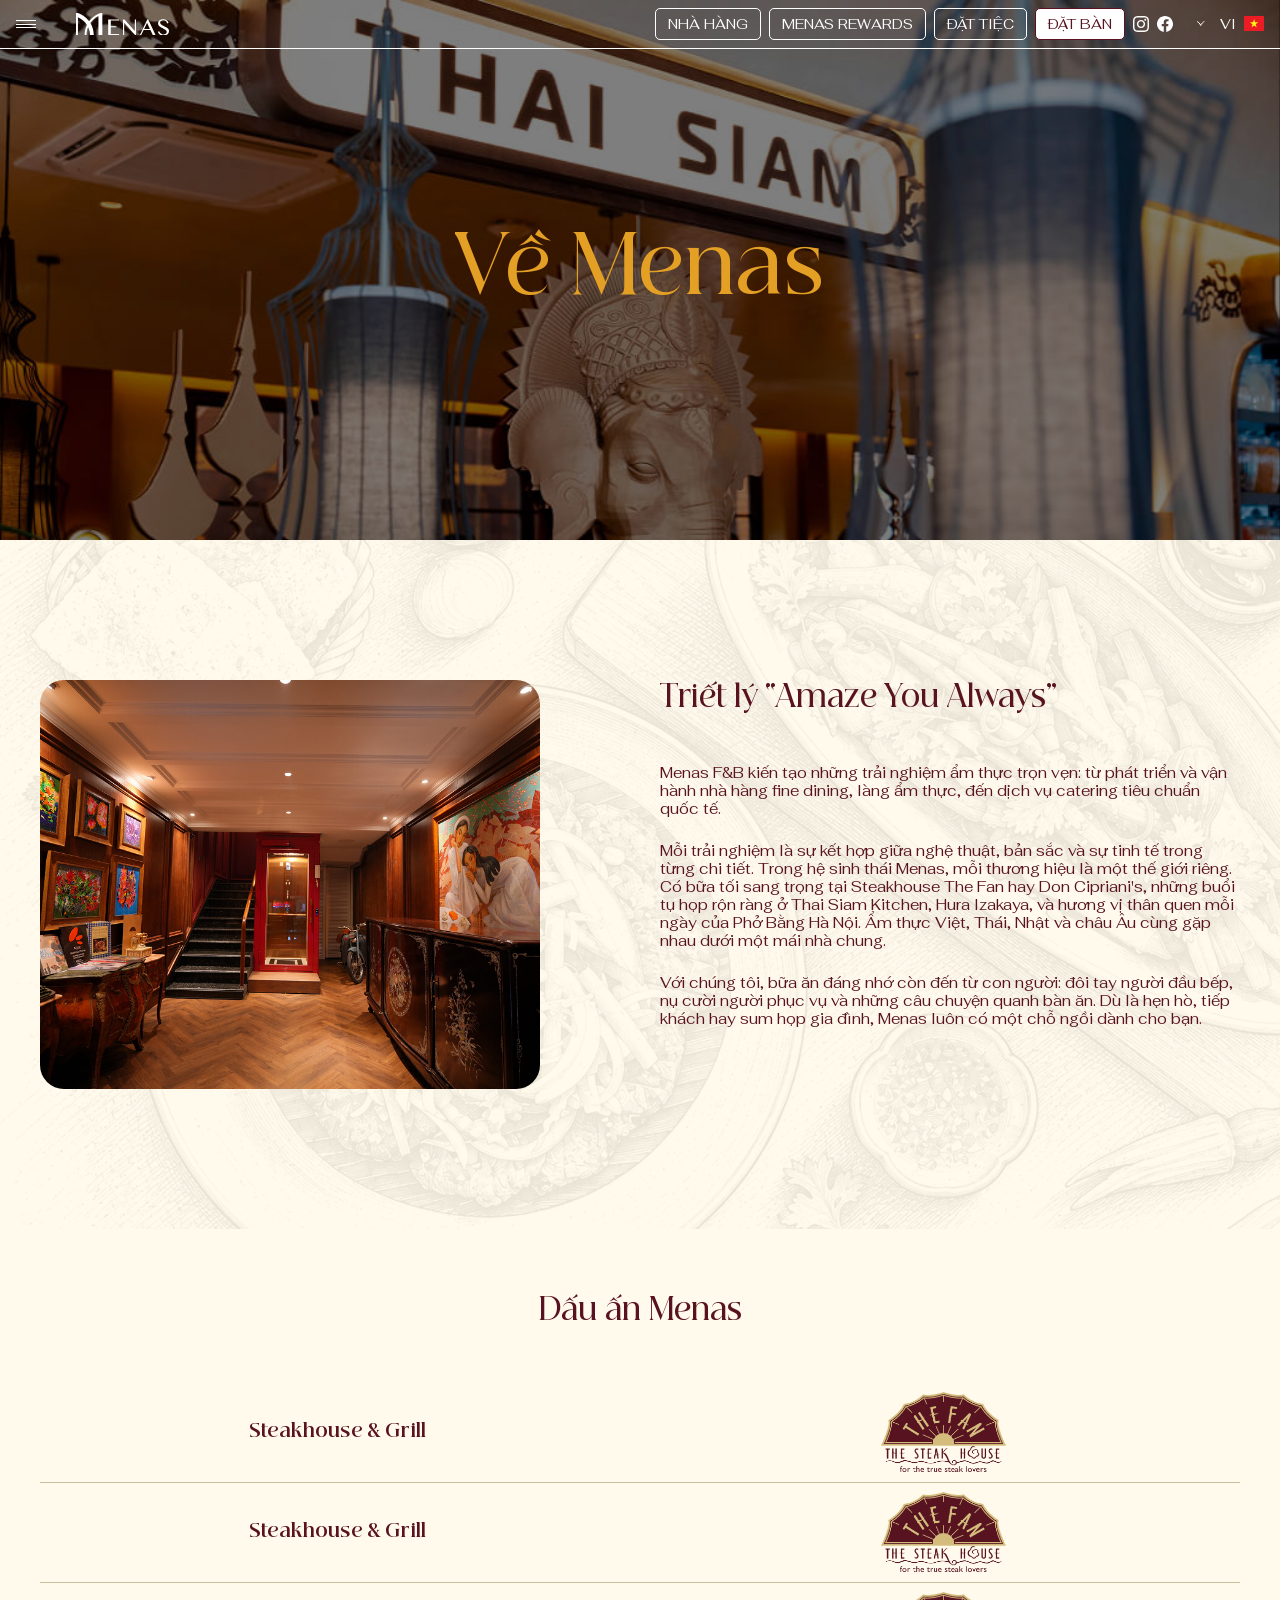
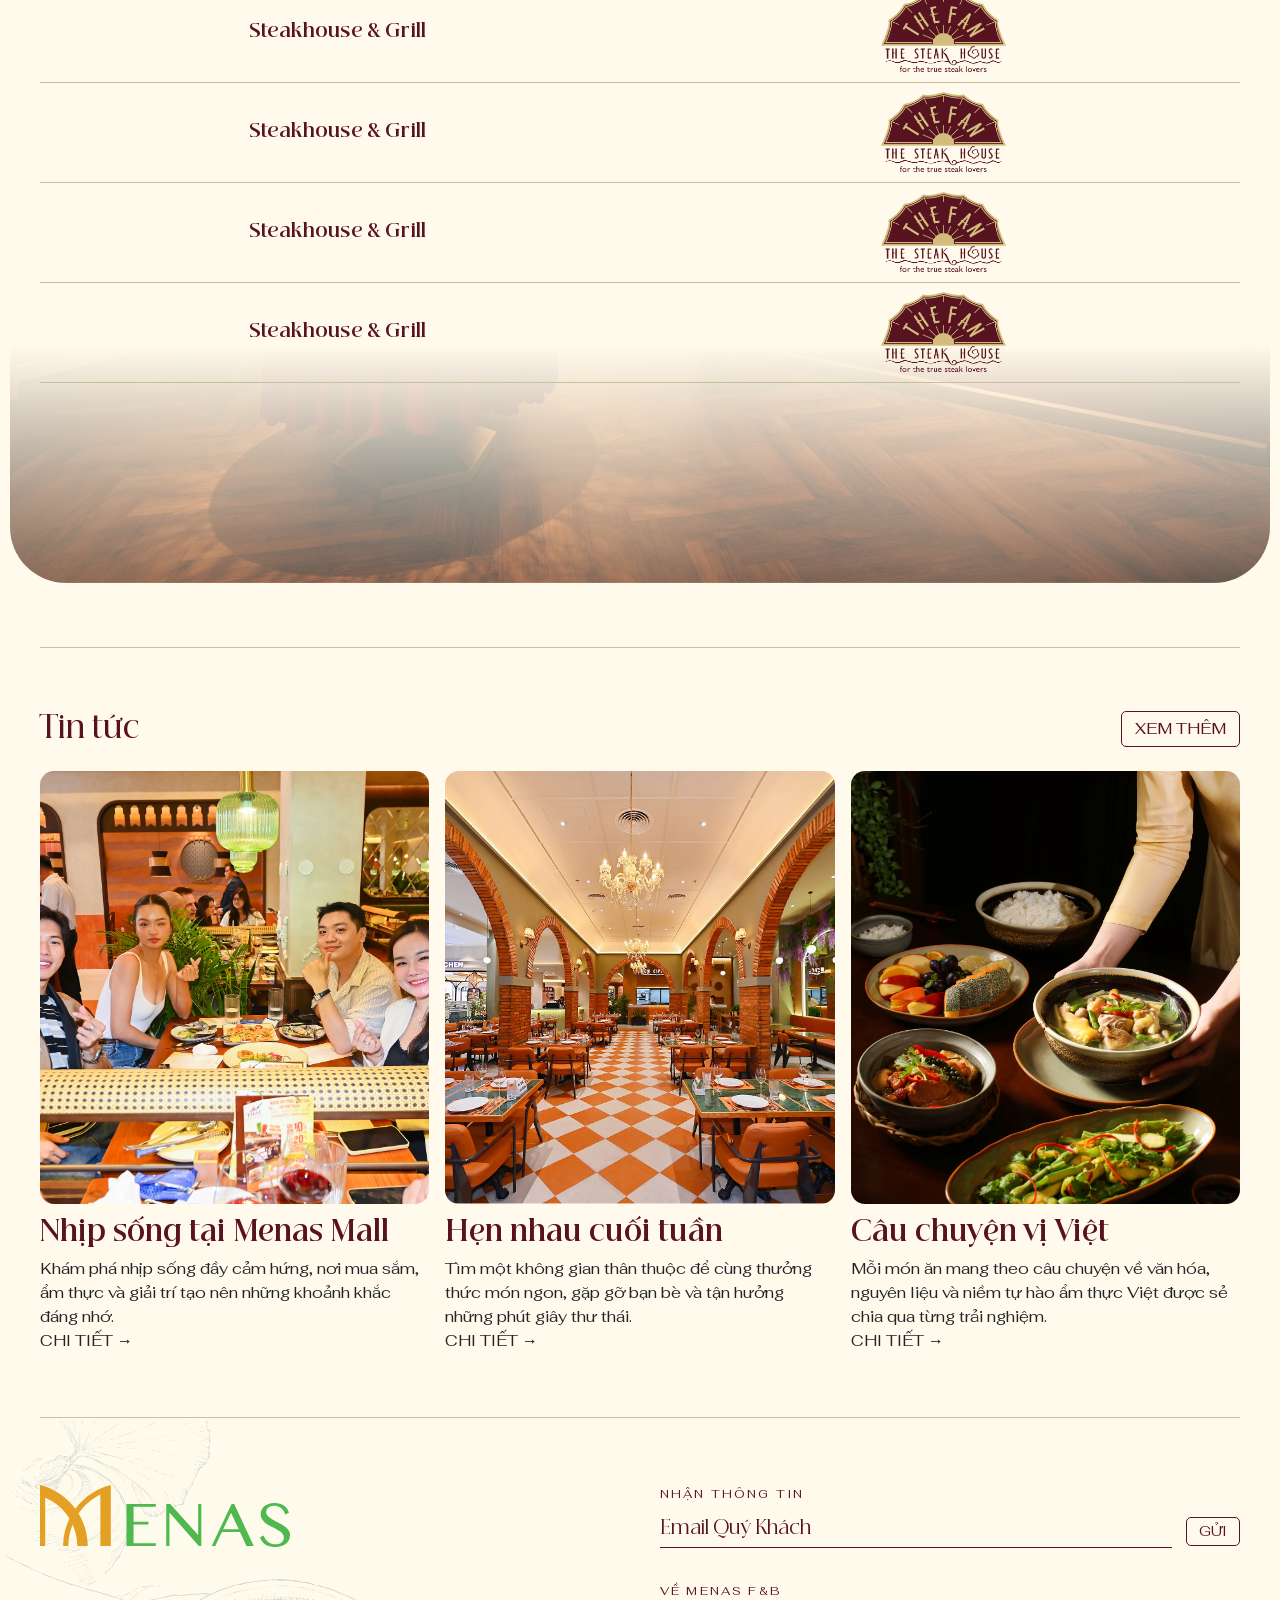
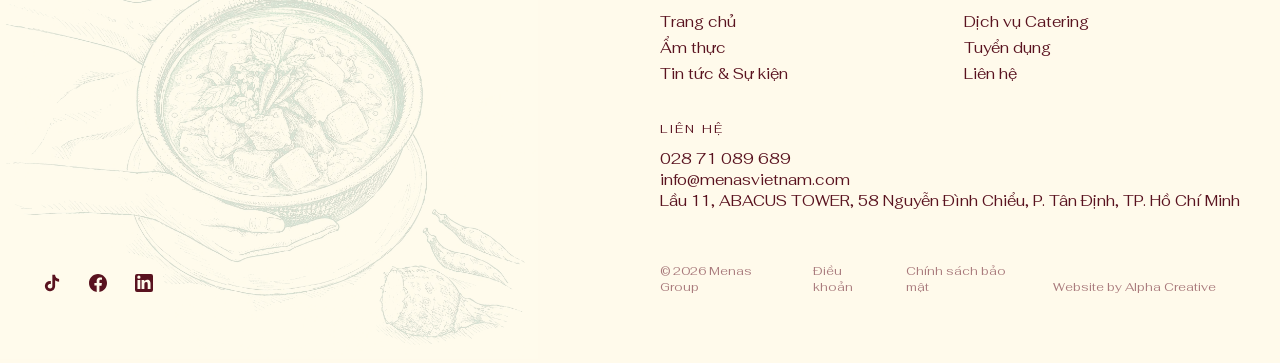
==== commit 920d00fc: "update favicon" ====
--- a/about.html
+++ b/about.html
@@ -5,7 +5,11 @@
     <meta name="viewport" content="width=device-width, initial-scale=1.0" />
     <title>About Us</title>
     <!-- import favicon -->
-    <link rel="icon" href="./assets/images/favicon.ico" type="image/x-icon" />
+    <link
+      rel="icon"
+      href="./assets/images/menas-favicon-min.png"
+      type="image/png"
+    />
     <!-- meta -->
     <meta property="og:url" content="" />
     <meta property="og:type" content="website" />
--- a/assets/main/css/style.min.css
+++ b/assets/main/css/style.min.css
@@ -1,4 +1,4 @@
-@charset "UTF-8";:root{--font-heading:"Beautique Display",sans-serif;--font-body:"Fahkwang",sans-serif;--color-black:#000000;--color-white:#ffffff;--color-white-2:#fffaeb;--color-primary:#e4a025;--color-secondary:#4fb84f;--color-third:#59121f;--space-8:8px;--space-16:16px;--space-24:24px;--space-32:32px;--space-40:40px;--space-48:48px;--space-56:56px;--space-64:64px;--space-72:72px;--space-80:80px;--spacing-padding:120px 40px}@media (max-width:991px){:root{--space-8:8px;--space-16:8px;--space-24:16px;--space-32:24px;--space-40:32px;--space-48:40px;--space-56:48px;--space-64:56px;--space-72:64px;--space-80:72px;--spacing-padding:64px 16px}}.font-heading{font-family:var(--font-heading)}.font-body{font-family:var(--font-body)}.heading-1{font-size:80px;line-height:1.25}@media (max-width:991px){.heading-1{font-size:40px}}.heading-2{font-size:40px;line-height:1.2}@media (max-width:991px){.heading-2{font-size:30px}}.heading-3{font-size:30px;line-height:1.2}@media (max-width:991px){.heading-3{font-size:24px}}.heading-4{font-size:24px;line-height:1.2}@media (max-width:991px){.heading-4{font-size:20px}}.b1{font-size:19px;line-height:1.2}.b2{font-size:15px;line-height:1.2}.b3{font-size:14px;line-height:1}.b4{font-size:12px;line-height:1.2}.fw-500{font-weight:500}.padding-inner-l{padding-left:124px}@media (max-width:991px){.padding-inner-l{padding-left:24px}}.color-black{color:var(--color-black)}.color-white{color:var(--color-white)}.color-primary{color:var(--color-primary)}.color-secondary{color:var(--color-secondary)}.color-third{color:var(--color-third)}.limit-width{max-width:1440px;width:100%;margin:0 auto}@media (min-width:1024px){.limit-11-col{max-width:91.6666666667%;width:100%;margin:0 auto}.limit-10-col{max-width:83.3333333333%;width:100%;margin:0 auto}.limit-9-col{max-width:75%;width:100%;margin:0 auto}.limit-8-col{max-width:66.6666666667%;width:100%;margin:0 auto}.limit-7-col{max-width:58.3333333333%;width:100%;margin:0 auto}.limit-6-col{max-width:50%;width:100%;margin:0 auto}}.mt-8{margin-top:var(--space-8)}.mt-16{margin-top:var(--space-16)}.mt-24{margin-top:var(--space-24)}.mt-32{margin-top:var(--space-32)}.mt-40{margin-top:var(--space-40)}.mt-48{margin-top:var(--space-48)}.mt-56{margin-top:var(--space-56)}.mt-64{margin-top:var(--space-64)}.mt-72{margin-top:var(--space-72)}.mt-80{margin-top:var(--space-80)}.mb-8{margin-bottom:var(--space-8)}.mb-16{margin-bottom:var(--space-16)}.mb-24{margin-bottom:var(--space-24)}.mb-32{margin-bottom:var(--space-32)}.mb-40{margin-bottom:var(--space-40)}.mb-48{margin-bottom:var(--space-48)}.mb-56{margin-bottom:var(--space-56)}.mb-64{margin-bottom:var(--space-64)}.mb-72{margin-bottom:var(--space-72)}.mb-80{margin-bottom:var(--space-80)}.ml-8{margin-left:var(--space-8)}.ml-16{margin-left:var(--space-16)}.ml-24{margin-left:var(--space-24)}.ml-32{margin-left:var(--space-32)}.ml-40{margin-left:var(--space-40)}.ml-48{margin-left:var(--space-48)}.ml-56{margin-left:var(--space-56)}.ml-64{margin-left:var(--space-64)}.ml-72{margin-left:var(--space-72)}.ml-80{margin-left:var(--space-80)}.mr-8{margin-right:var(--space-8)}.mr-16{margin-right:var(--space-16)}.mr-24{margin-right:var(--space-24)}.mr-32{margin-right:var(--space-32)}.mr-40{margin-right:var(--space-40)}.mr-48{margin-right:var(--space-48)}.mr-56{margin-right:var(--space-56)}.mr-64{margin-right:var(--space-64)}.mr-72{margin-right:var(--space-72)}.mr-80{margin-right:var(--space-80)}.mx-8{margin-left:var(--space-8);margin-right:var(--space-8)}.mx-16{margin-left:var(--space-16);margin-right:var(--space-16)}.mx-24{margin-left:var(--space-24);margin-right:var(--space-24)}.mx-32{margin-left:var(--space-32);margin-right:var(--space-32)}.mx-40{margin-left:var(--space-40);margin-right:var(--space-40)}.mx-48{margin-left:var(--space-48);margin-right:var(--space-48)}.mx-56{margin-left:var(--space-56);margin-right:var(--space-56)}.mx-64{margin-left:var(--space-64);margin-right:var(--space-64)}.mx-72{margin-left:var(--space-72);margin-right:var(--space-72)}.mx-80{margin-left:var(--space-80);margin-right:var(--space-80)}.my-8{margin-top:var(--space-8);margin-bottom:var(--space-8)}.my-16{margin-top:var(--space-16);margin-bottom:var(--space-16)}.my-24{margin-top:var(--space-24);margin-bottom:var(--space-24)}.my-32{margin-top:var(--space-32);margin-bottom:var(--space-32)}.my-40{margin-top:var(--space-40);margin-bottom:var(--space-40)}.my-48{margin-top:var(--space-48);margin-bottom:var(--space-48)}.my-56{margin-top:var(--space-56);margin-bottom:var(--space-56)}.my-64{margin-top:var(--space-64);margin-bottom:var(--space-64)}.my-72{margin-top:var(--space-72);margin-bottom:var(--space-72)}.my-80{margin-top:var(--space-80);margin-bottom:var(--space-80)}.pt-8{padding-top:var(--space-8)}.pt-16{padding-top:var(--space-16)}.pt-24{padding-top:var(--space-24)}.pt-32{padding-top:var(--space-32)}.pt-40{padding-top:var(--space-40)}.pt-48{padding-top:var(--space-48)}.pt-56{padding-top:var(--space-56)}.pt-64{padding-top:var(--space-64)}.pt-72{padding-top:var(--space-72)}.pt-80{padding-top:var(--space-80)}.pb-8{padding-bottom:var(--space-8)}.pb-16{padding-bottom:var(--space-16)}.pb-24{padding-bottom:var(--space-24)}.pb-32{padding-bottom:var(--space-32)}.pb-40{padding-bottom:var(--space-40)}.pb-48{padding-bottom:var(--space-48)}.pb-56{padding-bottom:var(--space-56)}.pb-64{padding-bottom:var(--space-64)}.pb-72{padding-bottom:var(--space-72)}.pb-80{padding-bottom:var(--space-80)}.pl-8{padding-left:var(--space-8)}.pl-16{padding-left:var(--space-16)}.pl-24{padding-left:var(--space-24)}.pl-32{padding-left:var(--space-32)}.pl-40{padding-left:var(--space-40)}.pl-48{padding-left:var(--space-48)}.pl-56{padding-left:var(--space-56)}.pl-64{padding-left:var(--space-64)}.pl-72{padding-left:var(--space-72)}.pl-80{padding-left:var(--space-80)}.pr-8{padding-right:var(--space-8)}.pr-16{padding-right:var(--space-16)}.pr-24{padding-right:var(--space-24)}.pr-32{padding-right:var(--space-32)}.pr-40{padding-right:var(--space-40)}.pr-48{padding-right:var(--space-48)}.pr-56{padding-right:var(--space-56)}.pr-64{padding-right:var(--space-64)}.pr-72{padding-right:var(--space-72)}.pr-80{padding-right:var(--space-80)}.px-8{padding-left:var(--space-8);padding-right:var(--space-8)}.px-16{padding-left:var(--space-16);padding-right:var(--space-16)}.px-24{padding-left:var(--space-24);padding-right:var(--space-24)}.px-32{padding-left:var(--space-32);padding-right:var(--space-32)}.px-40{padding-left:var(--space-40);padding-right:var(--space-40)}.px-48{padding-left:var(--space-48);padding-right:var(--space-48)}.px-56{padding-left:var(--space-56);padding-right:var(--space-56)}.px-64{padding-left:var(--space-64);padding-right:var(--space-64)}.px-72{padding-left:var(--space-72);padding-right:var(--space-72)}.px-80{padding-left:var(--space-80);padding-right:var(--space-80)}.py-8{padding-top:var(--space-8);padding-bottom:var(--space-8)}.py-16{padding-top:var(--space-16);padding-bottom:var(--space-16)}.py-24{padding-top:var(--space-24);padding-bottom:var(--space-24)}.py-32{padding-top:var(--space-32);padding-bottom:var(--space-32)}.py-40{padding-top:var(--space-40);padding-bottom:var(--space-40)}.py-48{padding-top:var(--space-48);padding-bottom:var(--space-48)}.py-56{padding-top:var(--space-56);padding-bottom:var(--space-56)}.py-64{padding-top:var(--space-64);padding-bottom:var(--space-64)}.py-72{padding-top:var(--space-72);padding-bottom:var(--space-72)}.py-80{padding-top:var(--space-80);padding-bottom:var(--space-80)}.gap-8{gap:var(--space-8)}.gap-16{gap:var(--space-16)}.gap-24{gap:var(--space-24)}.gap-32{gap:var(--space-32)}.gap-40{gap:var(--space-40)}.gap-48{gap:var(--space-48)}.gap-56{gap:var(--space-56)}.gap-64{gap:var(--space-64)}.gap-72{gap:var(--space-72)}.gap-80{gap:var(--space-80)}.gap-x-8{column-gap:var(--space-8)}.gap-x-16{column-gap:var(--space-16)}.gap-x-24{column-gap:var(--space-24)}.gap-x-32{column-gap:var(--space-32)}.gap-x-40{column-gap:var(--space-40)}.gap-x-48{column-gap:var(--space-48)}.gap-x-56{column-gap:var(--space-56)}.gap-x-64{column-gap:var(--space-64)}.gap-x-72{column-gap:var(--space-72)}.gap-x-80{column-gap:var(--space-80)}.gap-y-8{row-gap:var(--space-8)}.gap-y-16{row-gap:var(--space-16)}.gap-y-24{row-gap:var(--space-24)}.gap-y-32{row-gap:var(--space-32)}.gap-y-40{row-gap:var(--space-40)}.gap-y-48{row-gap:var(--space-48)}.gap-y-56{row-gap:var(--space-56)}.gap-y-64{row-gap:var(--space-64)}.gap-y-72{row-gap:var(--space-72)}.gap-y-80{row-gap:var(--space-80)}*,:after,:before{box-sizing:border-box}*{margin:0;padding:0;font:inherit}canvas,img,picture,svg,video{display:block;max-width:100%}input,select,textarea{background-color:transparent;outline:0}button{cursor:pointer;background-color:transparent;outline:0;border:0}[type=button],[type=reset],[type=submit],button{-webkit-appearance:button}[type=button]::-moz-focus-inner,[type=reset]::-moz-focus-inner,[type=submit]::-moz-focus-inner,button::-moz-focus-inner{border-style:none;padding:0}[type=button]:-moz-focusring,[type=reset]:-moz-focusring,[type=submit]:-moz-focusring,button:-moz-focusring{outline:1px solid #000}[type=checkbox],[type=radio]{box-sizing:border-box;padding:0}[type=search]::-webkit-search-decoration{-webkit-appearance:none}button:focus{outline:0}a,a:hover{text-decoration:none;cursor:pointer;outline:0;color:inherit}ol,ul{list-style:none;margin:0;padding:0}h1,h2,h3,h4,h5,h6,p{margin:0;padding:0;overflow-wrap:break-word}body{width:100%;min-height:100vh;text-rendering:optimizeLegibility!important;-webkit-font-smoothing:auto!important;-moz-osx-font-smoothing:grayscale!important;font-family:var(--font-body)}.btn-global{display:inline-block;font-size:14px;line-height:1;border-radius:5px;text-transform:uppercase;transition:all .3s ease;padding:8px 12px}.btn-global.btn-outline{border:1px solid var(--color-white);color:var(--color-white);background-color:transparent}.btn-global.btn-outline:hover{color:var(--color-third);border:1px solid var(--color-primary);background-color:var(--color-primary)}.btn-global.btn-bg{background-color:var(--color-white);border:1px solid var(--color-third);color:var(--color-third)}.btn-global.btn-bg:hover{border:1px solid var(--color-primary);background-color:var(--color-primary)}.style-spacing{height:64px}.rolling-text{position:relative;overflow:hidden;display:inline-block;color:var(--color-third)}.rolling-text:hover::before{transform:translate3d(0,0,0)}.rolling-text:hover span{transform:translate3d(0,-200%,0)}.rolling-text::before{content:attr(data-replace);position:absolute;top:0;left:0;width:100%;height:100%;color:var(--color-third);transform-origin:50% 100%;transform:translate3d(0,150%,0);transition:transform .4s cubic-bezier(.76,0,.24,1)}.rolling-text span{display:inline-block;transition:transform .4s cubic-bezier(.76,0,.24,1);color:var(--color-third)}.style-section{position:relative;z-index:3;background-color:var(--color-white-2)}.style-section.no-border::before{content:unset!important}.style-section+.style-section{padding-top:64px}.style-section+.style-section::before{position:absolute;top:0;left:50%;width:calc(100% - max(80px,100vw - 1272px));border-top:1px solid var(--color-third);content:"";transform:translateX(-50%)}@media (max-width:991px){.style-section+.style-section{padding-top:48px}}@media (max-width:767px){.style-section+.style-section::before{width:calc(100% - 48px)}.sectionMoment-all,.sectionNews-all{font-size:11px}}[parallax-image]{position:relative;overflow:hidden}[parallax-image] img{position:absolute;top:0;left:0;width:120%;height:120%;object-fit:cover;transform:translateY(-10%)}.lightpick{--color-stroke:#ccc;--color-bg:#fff;--color-active-is-today:#0f0f0f;--color-active-is-today-opacity:rgba(15, 15, 15, 0.7)}.lightpick .lightpick__days{display:grid;grid-template-columns:repeat(7,1fr);gap:1px;background-color:var(--color-stroke);border:1px solid var(--color-stroke)}.lightpick .lightpick__day{background-color:var(--color-bg)}.lightpick .lightpick__day.is-today{background-image:none;background-color:var(--color-active-is-today);color:var(--color-bg)}.lightpick .lightpick__day.is-end-date,.lightpick .lightpick__day.is-end-date:hover,.lightpick .lightpick__day.is-start-date,.lightpick .lightpick__day.is-start-date:hover{background-image:none;background-color:var(--color-active-is-today);color:var(--color-bg);border-radius:none}.lightpick .lightpick__day:not(.is-disabled):hover{background-image:none;background-color:var(--color-active-is-today-opacity);color:var(--color-bg)}.lightpick .lightpick__month-title,.lightpick .lightpick__month-title>.lightpick__select-months{margin-left:0;padding-left:0;border-radius:0;direction:ltr;text-align:left;width:max-content}.lightpick .lightpick__days-of-the-week{margin-bottom:8px;margin-top:8px}.lightpick .lightpick__day.is-disabled{text-decoration:line-through}.lightpick .lightpick__days div{background-color:var(--color-bg)}.container-swiper{position:relative;width:100%;height:100svh;overflow:hidden}#header{z-index:999;left:0;right:0;top:0;--color-main-line:var(--color-white)}#header.header-default{--color-main-line:var(--color-third)}#header.header-default .header-inner{background-color:var(--color-white-2)}#header.header-default .header-logo img.logo-active{opacity:1;visibility:visible}#header.header-default .btn-global.btn-bg{background-color:var(--color-third);color:var(--color-white)}#header.scrolled{--color-main-line:var(--color-third)}#header.scrolled .header-inner{background-color:var(--color-white-2)}#header.scrolled .header-logo img.logo-active{opacity:1;visibility:visible}#header.scrolled .btn-global.btn-bg{background-color:var(--color-third);color:var(--color-white)}#header.scrolled .btn-global.btn-bg:hover{background-color:var(--color-primary)}#header .btn-global.btn-outline{color:var(--color-main-line);border:1px solid var(--color-main-line)}#header .header-inner{position:relative;z-index:8;border-bottom:1px solid var(--color-main-line);padding:8px 16px;transition:background .3s ease}#header .header-ovl{position:fixed;top:0;left:0;width:100%;height:100vh;background-color:rgba(0,0,0,.7);z-index:6;opacity:0;visibility:hidden;transition:all .3s ease}#header .header-menu{position:fixed;top:60px;left:12px;background-image:linear-gradient(rgba(255,250,235,.75),rgba(255,250,235,.75)),url(../../images/icons/bg-pa.png);background-position:center;background-size:cover;background-repeat:no-repeat;height:calc(100vh - 76px);max-width:400px;width:100%;border-radius:20px;padding:24px;z-index:10;opacity:0;visibility:hidden;transition:all .3s ease}@media (max-width:560px){#header .header-menu{right:16px;max-width:calc(100% - 24px)}}#header .header-menu-inner{display:flex;flex-direction:column;gap:32px}#header .header-menu-bottom{padding-top:12px;border-top:1px solid var(--color-third)}#header .header-left{display:flex;align-items:center;gap:40px}@media (max-width:991px){#header .header-left{gap:24px}}#header .header-ham{width:20px;height:8px;position:relative;cursor:pointer;transition:all .3s ease}#header .header-ham.active span:nth-child(1){top:3.5px;transform:rotate(45deg)}#header .header-ham.active span:nth-child(2){opacity:0}#header .header-ham.active span:nth-child(3){top:3.5px;transform:rotate(-45deg)}#header .header-ham::before{content:"";width:44px;height:44px;position:absolute;top:50%;left:50%;transform:translate(-50%,-50%);border-radius:50%}#header .header-ham span{position:absolute;display:block;width:100%;height:1px;background-color:var(--color-main-line);left:0;transition:all .3s ease;opacity:1}#header .header-ham span:nth-child(1){top:0}#header .header-ham span:nth-child(2){top:3.5px}#header .header-ham span:nth-child(3){top:7px}#header .header-logo{height:24px;width:auto;min-width:93px}#header .header-logo img{position:absolute;height:24px;width:auto}#header .header-logo img.logo-active{opacity:0;visibility:hidden;transition:all .3s ease}#header .header-list-button{gap:8px}@media (max-width:991px){#header .header-list-button{--color-main-line:var(--color-third)}#header .header-list-button .btn-bg{background-color:transparent}}#header .header-social-bottom ul{display:flex;align-items:center;gap:8px}#header .header-social-bottom ul svg:hover path{color:var(--color-primary)}#header .header-social-bottom ul svg path{color:var(--color-third);transition:color .3s ease}#header .header-social ul{display:flex;align-items:center;gap:8px}#header .header-social ul svg:hover path{color:var(--color-primary)}#header .header-social ul svg path{color:var(--color-main-line);transition:color .3s ease}#header .header-right{gap:8px}#header .header-lang{margin-left:16px}#header .header-lang .dropdown-custom{position:relative;cursor:pointer}#header .header-lang .icon path{color:var(--color-main-line)}#header .header-lang .dropdown-custom-menu{position:absolute;right:-12px;top:100%;margin-top:16px;background-color:var(--color-white-2);border-radius:10px;padding:10px 0;display:flex;flex-direction:column;align-items:center;gap:4px;width:calc(100% + 12px);opacity:0;visibility:hidden;transition:all .3s ease}#header .header-lang .dropdown-custom-menu.dropdown--active{opacity:1;visibility:visible}#header .header-lang .dropdown-custom-btn{display:flex;align-items:center;gap:4px}#header .header-lang .dropdown-custom-btn .value-select{font-size:14px;line-height:1.2;text-transform:uppercase;color:var(--color-main-line);display:flex;align-items:center;gap:8px;transition:color .3s ease}#header .header-lang .dropdown-custom-btn span{width:27px;text-align:right}#header .header-lang .dropdown-custom-item{width:100%;display:flex;align-items:center;justify-content:center;gap:8px;font-size:14px;line-height:1.2;text-transform:uppercase;color:var(--color-third);padding:4px 0;transition:background .3s ease;cursor:pointer}#header .header-lang .dropdown-custom-item:hover{background-color:var(--color-primary)}#header .header-lang .dropdown-custom-item span{color:var(--color-third);width:27px;text-align:right}.banner{position:sticky;top:0;height:100vh;z-index:1;overflow:hidden;background-color:var(--color-black)}.banner.short-height{height:60vh}.banner::before{content:"";position:absolute;inset:0;background-color:rgba(0,0,0,.5);z-index:2}.banner-content{position:absolute;top:50%;left:50%;transform:translate(-50%,-50%);z-index:3}@media (max-width:991px){.banner-content{max-width:calc(100% - 80px);width:100%}}.banner-inner{width:100%;height:100%}.banner-thum{width:100%;height:100%}.banner .video{width:100%;height:100%}.banner .video iframe{position:absolute;top:50%;left:50%;width:100%;height:100%;transform:translate(-50%,-50%) scale(1.2)}.banner-slider{width:100%;height:100%}.banner-image{width:100%;height:100%}.banner-image img{width:100%;height:100%;object-fit:cover}#footer{position:relative;background-color:var(--color-white-2)}#footer::before{position:absolute;z-index:1;top:0;left:50%;width:calc(100% - max(80px,100vw - 1272px));border-top:1px solid var(--color-third);content:"";transform:translateX(-50%)}#footer.not-line-top::before{display:none}@media (max-width:767px){#footer::before{width:calc(100% - 48px)}}.footer-container{position:relative;display:grid;grid-template-columns:minmax(280px,1fr) minmax(0,1fr);min-height:525px;padding:68px max(40px,(100vw - 1272px) / 2);color:var(--color-third);font-family:var(--font-body)}.footer-container::after{position:absolute;z-index:0;top:0;bottom:0;left:0;width:min(42%,680px);background:transparent url(../../images/icons/pattern-footer.webp) no-repeat left center/contain;content:"";pointer-events:none;opacity:.18}.footer-left{position:relative;z-index:1;display:flex;flex-direction:column;align-items:flex-start;justify-content:space-between;min-height:390px;padding:0}.footer-logo{display:inline-flex;width:250px;margin-top:0}.footer-logo img{display:block;width:100%;height:auto}.footer-social{display:flex;align-items:center;gap:22px}.footer-social-mobile{display:none}.footer-social-link{display:inline-flex;width:24px;height:24px;align-items:center;justify-content:center;color:var(--color-third);transition:color .2s ease}.footer-social-link svg{display:block;width:100%;height:100%}.footer-social-link:focus-visible,.footer-social-link:hover{color:var(--color-primary)}.footer-right{position:relative;z-index:1;display:flex;flex-direction:column;gap:36px;padding:2px 0 0 20px}.footer-title{display:block;margin:0 0 12px;color:var(--color-third);font-family:var(--font-body);font-size:12px;font-weight:400;letter-spacing:.18em;line-height:1.3;text-transform:uppercase}.footer-newsletter-field{display:flex;align-items:center;gap:14px}.footer-newsletter-field input{width:100%;min-width:0;padding:0 0 4px;border:0;border-bottom:1px solid var(--color-third);border-radius:0;outline:0;background:0 0;color:var(--color-third);font-family:var(--font-heading);font-size:19px}.footer-newsletter-field input::placeholder{color:var(--color-third);opacity:1}.footer-newsletter-field input:focus-visible{border-bottom-color:var(--color-primary)}.footer-newsletter-field button{flex:0 0 auto;padding:5px 12px;border:1px solid var(--color-third);border-radius:5px;background:0 0;color:var(--color-third);font-family:var(--font-body);font-size:14px;line-height:1.2;text-transform:uppercase;transition:color .2s ease,background-color .2s ease,border-color .2s ease}.footer-newsletter-field button:focus-visible,.footer-newsletter-field button:hover{border-color:var(--color-primary);background-color:var(--color-primary)}.footer-navigation .footer-title{margin-bottom:10px}.footer-links{display:grid;grid-auto-flow:column;grid-template-rows:repeat(3,auto);grid-template-columns:1fr 1fr;column-gap:28px;row-gap:2px;margin:0;padding:0;list-style:none}.footer-contact a,.footer-contact p,.footer-links a{margin:0;color:var(--color-third);font-size:15px;line-height:1.4;text-decoration:none}.footer-contact a,.footer-links a{transition:color .2s ease}.footer-contact a:focus-visible,.footer-contact a:hover,.footer-links a:focus-visible,.footer-links a:hover{color:var(--color-primary)}.footer-contact{display:flex;flex-direction:column;font-style:normal}.footer-contact .footer-title{margin-bottom:10px}.footer-right>.footer-social{display:none;margin-top:-18px}.footer-bottom{display:grid;grid-template-columns:auto 1fr auto;align-items:end;gap:12px 24px;margin-top:auto;color:#a8797b;font-size:12px;line-height:1.35}.footer-bottom p{margin:0}.footer-bottom a{color:inherit;text-decoration:none}.footer-bottom a:focus-visible,.footer-bottom a:hover{color:var(--color-third)}.footer-copyright{grid-column:1/-1}.footer-legal{display:flex;gap:22px}@media (max-width:991px){.footer-legal{flex-wrap:wrap}}.footer-credit{justify-self:end;white-space:nowrap}@media (max-width:991px){.footer-container{grid-template-columns:minmax(220px,.8fr) minmax(0,1.2fr);min-height:480px;padding:56px 32px}.footer-left{min-height:360px}.footer-logo{width:210px}.footer-right{gap:28px;padding-left:12px}.footer-bottom{grid-template-columns:1fr auto}.footer-copyright{grid-column:1/-1}.footer-credit{grid-column:1/-1;justify-self:start}}@media (max-width:767px){.footer-container{grid-template-columns:1fr;gap:38px;padding:44px 24px 32px}.footer-left{min-height:0}.footer-social-desktop{display:none}.footer-container::after{width:100%;height:250px;bottom:auto}.footer-logo{width:190px}.footer-right{margin-top:2px}.footer-right>.footer-social{display:flex;margin-top:-16px;gap:16px}.footer-right{gap:30px;padding:0}.footer-newsletter-field input{font-size:18px}.footer-links{column-gap:12px}.footer-contact a,.footer-contact p,.footer-links a{font-size:13px}.footer-bottom{grid-template-columns:1fr;align-items:start}.footer-copyright,.footer-credit{grid-column:auto}.footer-legal{gap:16px}}.dining{padding-bottom:64px}.dining-inner{--dining-gutter:max(40px, calc((100vw - 1272px) / 2));width:100%;padding:64px 0 0 var(--dining-gutter)}.dining-heading{margin-bottom:32px}.dining-box{position:relative;width:100%;aspect-ratio:404/545;border-radius:20px;overflow:hidden;cursor:pointer}.dining-box:hover .dining-image{transform:scale(1.05)}.dining-card-link{position:absolute;inset:0;z-index:1}.dining-image{width:100%;height:100%;transition:transform .4s ease;transform-origin:center}.dining-image img{width:120%;height:120%;object-fit:cover;display:block}.dining-content{position:absolute;inset:0;z-index:2;background:linear-gradient(rgba(0,0,0,0) 0,rgba(0,0,0,.8) 60%);border-radius:20px;overflow:hidden;display:flex;flex-direction:column;justify-content:flex-end;padding:24px;pointer-events:none}.dining-name{border-bottom:1px dashed var(--color-white);padding-bottom:12px;margin-bottom:24px}.dining-link{display:flex;align-items:center;justify-content:space-between;pointer-events:auto}.dining-menu{transition:color .25s ease}.dining-menu:focus-visible,.dining-menu:hover{color:var(--color-primary)}.dining-slider{--gap:24px;--per-view:3.4;--pad-left:0px;--btn-size:44px;--btn-gap:16px;position:relative;--slide-w:calc(
+@charset "UTF-8";:root{--font-heading:"Beautique Display",sans-serif;--font-body:"Fahkwang",sans-serif;--color-black:#000000;--color-white:#ffffff;--color-white-2:#fffaeb;--color-primary:#e4a025;--color-secondary:#4fb84f;--color-third:#59121f;--space-8:8px;--space-16:16px;--space-24:24px;--space-32:32px;--space-40:40px;--space-48:48px;--space-56:56px;--space-64:64px;--space-72:72px;--space-80:80px;--spacing-padding:120px 40px}@media (max-width:991px){:root{--space-8:8px;--space-16:8px;--space-24:16px;--space-32:24px;--space-40:32px;--space-48:40px;--space-56:48px;--space-64:56px;--space-72:64px;--space-80:72px;--spacing-padding:64px 16px}}.font-heading{font-family:var(--font-heading)}.font-body{font-family:var(--font-body)}.heading-1{font-size:80px;line-height:1.25}@media (max-width:991px){.heading-1{font-size:40px}}.heading-2{font-size:40px;line-height:1.2}@media (max-width:991px){.heading-2{font-size:30px}}.heading-3{font-size:30px;line-height:1.2}@media (max-width:991px){.heading-3{font-size:24px}}.heading-4{font-size:24px;line-height:1.2}@media (max-width:991px){.heading-4{font-size:20px}}.b1{font-size:19px;line-height:1.2}.b2{font-size:15px;line-height:1.2}.b3{font-size:14px;line-height:1}.b4{font-size:12px;line-height:1.2}.fw-500{font-weight:500}.padding-inner-l{padding-left:124px}@media (max-width:991px){.padding-inner-l{padding-left:24px}}.color-black{color:var(--color-black)}.color-white{color:var(--color-white)}.color-primary{color:var(--color-primary)}.color-secondary{color:var(--color-secondary)}.color-third{color:var(--color-third)}.limit-width{max-width:1440px;width:100%;margin:0 auto}@media (min-width:1024px){.limit-11-col{max-width:91.6666666667%;width:100%;margin:0 auto}.limit-10-col{max-width:83.3333333333%;width:100%;margin:0 auto}.limit-9-col{max-width:75%;width:100%;margin:0 auto}.limit-8-col{max-width:66.6666666667%;width:100%;margin:0 auto}.limit-7-col{max-width:58.3333333333%;width:100%;margin:0 auto}.limit-6-col{max-width:50%;width:100%;margin:0 auto}}.mt-8{margin-top:var(--space-8)}.mt-16{margin-top:var(--space-16)}.mt-24{margin-top:var(--space-24)}.mt-32{margin-top:var(--space-32)}.mt-40{margin-top:var(--space-40)}.mt-48{margin-top:var(--space-48)}.mt-56{margin-top:var(--space-56)}.mt-64{margin-top:var(--space-64)}.mt-72{margin-top:var(--space-72)}.mt-80{margin-top:var(--space-80)}.mb-8{margin-bottom:var(--space-8)}.mb-16{margin-bottom:var(--space-16)}.mb-24{margin-bottom:var(--space-24)}.mb-32{margin-bottom:var(--space-32)}.mb-40{margin-bottom:var(--space-40)}.mb-48{margin-bottom:var(--space-48)}.mb-56{margin-bottom:var(--space-56)}.mb-64{margin-bottom:var(--space-64)}.mb-72{margin-bottom:var(--space-72)}.mb-80{margin-bottom:var(--space-80)}.ml-8{margin-left:var(--space-8)}.ml-16{margin-left:var(--space-16)}.ml-24{margin-left:var(--space-24)}.ml-32{margin-left:var(--space-32)}.ml-40{margin-left:var(--space-40)}.ml-48{margin-left:var(--space-48)}.ml-56{margin-left:var(--space-56)}.ml-64{margin-left:var(--space-64)}.ml-72{margin-left:var(--space-72)}.ml-80{margin-left:var(--space-80)}.mr-8{margin-right:var(--space-8)}.mr-16{margin-right:var(--space-16)}.mr-24{margin-right:var(--space-24)}.mr-32{margin-right:var(--space-32)}.mr-40{margin-right:var(--space-40)}.mr-48{margin-right:var(--space-48)}.mr-56{margin-right:var(--space-56)}.mr-64{margin-right:var(--space-64)}.mr-72{margin-right:var(--space-72)}.mr-80{margin-right:var(--space-80)}.mx-8{margin-left:var(--space-8);margin-right:var(--space-8)}.mx-16{margin-left:var(--space-16);margin-right:var(--space-16)}.mx-24{margin-left:var(--space-24);margin-right:var(--space-24)}.mx-32{margin-left:var(--space-32);margin-right:var(--space-32)}.mx-40{margin-left:var(--space-40);margin-right:var(--space-40)}.mx-48{margin-left:var(--space-48);margin-right:var(--space-48)}.mx-56{margin-left:var(--space-56);margin-right:var(--space-56)}.mx-64{margin-left:var(--space-64);margin-right:var(--space-64)}.mx-72{margin-left:var(--space-72);margin-right:var(--space-72)}.mx-80{margin-left:var(--space-80);margin-right:var(--space-80)}.my-8{margin-top:var(--space-8);margin-bottom:var(--space-8)}.my-16{margin-top:var(--space-16);margin-bottom:var(--space-16)}.my-24{margin-top:var(--space-24);margin-bottom:var(--space-24)}.my-32{margin-top:var(--space-32);margin-bottom:var(--space-32)}.my-40{margin-top:var(--space-40);margin-bottom:var(--space-40)}.my-48{margin-top:var(--space-48);margin-bottom:var(--space-48)}.my-56{margin-top:var(--space-56);margin-bottom:var(--space-56)}.my-64{margin-top:var(--space-64);margin-bottom:var(--space-64)}.my-72{margin-top:var(--space-72);margin-bottom:var(--space-72)}.my-80{margin-top:var(--space-80);margin-bottom:var(--space-80)}.pt-8{padding-top:var(--space-8)}.pt-16{padding-top:var(--space-16)}.pt-24{padding-top:var(--space-24)}.pt-32{padding-top:var(--space-32)}.pt-40{padding-top:var(--space-40)}.pt-48{padding-top:var(--space-48)}.pt-56{padding-top:var(--space-56)}.pt-64{padding-top:var(--space-64)}.pt-72{padding-top:var(--space-72)}.pt-80{padding-top:var(--space-80)}.pb-8{padding-bottom:var(--space-8)}.pb-16{padding-bottom:var(--space-16)}.pb-24{padding-bottom:var(--space-24)}.pb-32{padding-bottom:var(--space-32)}.pb-40{padding-bottom:var(--space-40)}.pb-48{padding-bottom:var(--space-48)}.pb-56{padding-bottom:var(--space-56)}.pb-64{padding-bottom:var(--space-64)}.pb-72{padding-bottom:var(--space-72)}.pb-80{padding-bottom:var(--space-80)}.pl-8{padding-left:var(--space-8)}.pl-16{padding-left:var(--space-16)}.pl-24{padding-left:var(--space-24)}.pl-32{padding-left:var(--space-32)}.pl-40{padding-left:var(--space-40)}.pl-48{padding-left:var(--space-48)}.pl-56{padding-left:var(--space-56)}.pl-64{padding-left:var(--space-64)}.pl-72{padding-left:var(--space-72)}.pl-80{padding-left:var(--space-80)}.pr-8{padding-right:var(--space-8)}.pr-16{padding-right:var(--space-16)}.pr-24{padding-right:var(--space-24)}.pr-32{padding-right:var(--space-32)}.pr-40{padding-right:var(--space-40)}.pr-48{padding-right:var(--space-48)}.pr-56{padding-right:var(--space-56)}.pr-64{padding-right:var(--space-64)}.pr-72{padding-right:var(--space-72)}.pr-80{padding-right:var(--space-80)}.px-8{padding-left:var(--space-8);padding-right:var(--space-8)}.px-16{padding-left:var(--space-16);padding-right:var(--space-16)}.px-24{padding-left:var(--space-24);padding-right:var(--space-24)}.px-32{padding-left:var(--space-32);padding-right:var(--space-32)}.px-40{padding-left:var(--space-40);padding-right:var(--space-40)}.px-48{padding-left:var(--space-48);padding-right:var(--space-48)}.px-56{padding-left:var(--space-56);padding-right:var(--space-56)}.px-64{padding-left:var(--space-64);padding-right:var(--space-64)}.px-72{padding-left:var(--space-72);padding-right:var(--space-72)}.px-80{padding-left:var(--space-80);padding-right:var(--space-80)}.py-8{padding-top:var(--space-8);padding-bottom:var(--space-8)}.py-16{padding-top:var(--space-16);padding-bottom:var(--space-16)}.py-24{padding-top:var(--space-24);padding-bottom:var(--space-24)}.py-32{padding-top:var(--space-32);padding-bottom:var(--space-32)}.py-40{padding-top:var(--space-40);padding-bottom:var(--space-40)}.py-48{padding-top:var(--space-48);padding-bottom:var(--space-48)}.py-56{padding-top:var(--space-56);padding-bottom:var(--space-56)}.py-64{padding-top:var(--space-64);padding-bottom:var(--space-64)}.py-72{padding-top:var(--space-72);padding-bottom:var(--space-72)}.py-80{padding-top:var(--space-80);padding-bottom:var(--space-80)}.gap-8{gap:var(--space-8)}.gap-16{gap:var(--space-16)}.gap-24{gap:var(--space-24)}.gap-32{gap:var(--space-32)}.gap-40{gap:var(--space-40)}.gap-48{gap:var(--space-48)}.gap-56{gap:var(--space-56)}.gap-64{gap:var(--space-64)}.gap-72{gap:var(--space-72)}.gap-80{gap:var(--space-80)}.gap-x-8{column-gap:var(--space-8)}.gap-x-16{column-gap:var(--space-16)}.gap-x-24{column-gap:var(--space-24)}.gap-x-32{column-gap:var(--space-32)}.gap-x-40{column-gap:var(--space-40)}.gap-x-48{column-gap:var(--space-48)}.gap-x-56{column-gap:var(--space-56)}.gap-x-64{column-gap:var(--space-64)}.gap-x-72{column-gap:var(--space-72)}.gap-x-80{column-gap:var(--space-80)}.gap-y-8{row-gap:var(--space-8)}.gap-y-16{row-gap:var(--space-16)}.gap-y-24{row-gap:var(--space-24)}.gap-y-32{row-gap:var(--space-32)}.gap-y-40{row-gap:var(--space-40)}.gap-y-48{row-gap:var(--space-48)}.gap-y-56{row-gap:var(--space-56)}.gap-y-64{row-gap:var(--space-64)}.gap-y-72{row-gap:var(--space-72)}.gap-y-80{row-gap:var(--space-80)}*,:after,:before{box-sizing:border-box}*{margin:0;padding:0;font:inherit}canvas,img,picture,svg,video{display:block;max-width:100%}input,select,textarea{background-color:transparent;outline:0}button{cursor:pointer;background-color:transparent;outline:0;border:0}[type=button],[type=reset],[type=submit],button{-webkit-appearance:button}[type=button]::-moz-focus-inner,[type=reset]::-moz-focus-inner,[type=submit]::-moz-focus-inner,button::-moz-focus-inner{border-style:none;padding:0}[type=button]:-moz-focusring,[type=reset]:-moz-focusring,[type=submit]:-moz-focusring,button:-moz-focusring{outline:1px solid #000}[type=checkbox],[type=radio]{box-sizing:border-box;padding:0}[type=search]::-webkit-search-decoration{-webkit-appearance:none}button:focus{outline:0}a,a:hover{text-decoration:none;cursor:pointer;outline:0;color:inherit}ol,ul{list-style:none;margin:0;padding:0}h1,h2,h3,h4,h5,h6,p{margin:0;padding:0;overflow-wrap:break-word}body{width:100%;min-height:100vh;text-rendering:optimizeLegibility!important;-webkit-font-smoothing:auto!important;-moz-osx-font-smoothing:grayscale!important;font-family:var(--font-body)}.btn-global{display:inline-block;font-size:14px;line-height:1;border-radius:5px;text-transform:uppercase;transition:all .3s ease;padding:8px 12px}.btn-global.btn-outline{border:1px solid var(--color-white);color:var(--color-white);background-color:transparent}.btn-global.btn-outline:hover{color:var(--color-third);border:1px solid var(--color-primary);background-color:var(--color-primary)}.btn-global.btn-bg{background-color:var(--color-white);border:1px solid var(--color-third);color:var(--color-third)}.btn-global.btn-bg:hover{border:1px solid var(--color-primary);background-color:var(--color-primary)}.style-spacing{height:64px}.rolling-text{position:relative;overflow:hidden;display:inline-block;color:var(--color-third)}.rolling-text:hover::before{transform:translate3d(0,0,0)}.rolling-text:hover span{transform:translate3d(0,-200%,0)}.rolling-text::before{content:attr(data-replace);position:absolute;top:0;left:0;width:100%;height:100%;color:var(--color-third);transform-origin:50% 100%;transform:translate3d(0,150%,0);transition:transform .4s cubic-bezier(.76,0,.24,1)}.rolling-text span{display:inline-block;transition:transform .4s cubic-bezier(.76,0,.24,1);color:var(--color-third)}.style-section{position:relative;z-index:3;background-color:var(--color-white-2)}.style-section.no-border::before{content:unset!important}.style-section+.style-section{padding-top:64px}.style-section+.style-section::before{position:absolute;top:0;left:50%;width:calc(100% - max(80px,100vw - 1272px));border-top:1px solid #c6c09f;content:"";transform:translateX(-50%)}@media (max-width:991px){.style-section+.style-section{padding-top:48px}}@media (max-width:767px){.style-section+.style-section::before{width:calc(100% - 48px)}.sectionMoment-all,.sectionNews-all{font-size:11px}}[parallax-image]{position:relative;overflow:hidden}[parallax-image] img{position:absolute;top:0;left:0;width:120%;height:120%;object-fit:cover;transform:translateY(-10%)}.footer-no-line #footer:before{border:none}.lightpick{--color-stroke:rgba(89, 18, 31, 0.2);--color-bg:var(--color-white);--color-active-is-today:rgba(89, 18, 31, 0.5);--color-active-is-today-opacity:rgba(89, 18, 31, 0.2);--color-active:var(--color-third);color:var(--color-third)}.lightpick .lightpick__days{display:grid;grid-template-columns:repeat(7,1fr);gap:1px;background-color:var(--color-stroke);border:1px solid var(--color-stroke)}.lightpick .lightpick__day{background-color:var(--color-bg)}.lightpick .lightpick__day.is-today{background-image:none;background-color:var(--color-active-is-today);color:var(--color-bg)}.lightpick .lightpick__day.is-end-date,.lightpick .lightpick__day.is-end-date:hover,.lightpick .lightpick__day.is-start-date,.lightpick .lightpick__day.is-start-date:hover{background-image:none;background-color:var(--color-active);color:var(--color-bg);border-radius:none}.lightpick .lightpick__day:not(.is-disabled):hover{background-image:none;background-color:var(--color-active);color:var(--color-bg)}.lightpick .lightpick__month-title,.lightpick .lightpick__month-title>.lightpick__select-months{margin-left:0;padding-left:0;border-radius:0;direction:ltr;text-align:left;width:max-content}.lightpick .lightpick__days-of-the-week{margin-bottom:8px;margin-top:8px}.lightpick .lightpick__day.is-disabled{text-decoration:line-through}.lightpick .lightpick__days div{background-color:var(--color-bg)}.container-swiper{position:relative;width:100%;height:100svh;overflow:hidden}#header{z-index:999;left:0;right:0;top:0;--color-main-line:var(--color-white)}#header.header-default{--color-main-line:var(--color-third)}#header.header-default .header-inner{background-color:var(--color-white-2)}#header.header-default .header-logo img.logo-active{opacity:1;visibility:visible}#header.header-default .btn-global.btn-bg{background-color:var(--color-third);color:var(--color-white)}#header.scrolled{--color-main-line:var(--color-third)}#header.scrolled .header-inner{background-color:var(--color-white-2)}#header.scrolled .header-logo img.logo-active{opacity:1;visibility:visible}#header.scrolled .btn-global.btn-bg{background-color:var(--color-third);color:var(--color-white)}#header.scrolled .btn-global.btn-bg:hover{background-color:var(--color-primary)}#header .btn-global.btn-outline{color:var(--color-main-line);border:1px solid var(--color-main-line)}#header .header-inner{position:relative;z-index:8;border-bottom:1px solid var(--color-main-line);padding:8px 16px;transition:background .3s ease}#header .header-ovl{position:fixed;top:0;left:0;width:100%;height:100vh;background-color:rgba(0,0,0,.7);z-index:6;opacity:0;visibility:hidden;transition:all .3s ease}#header .header-menu{position:fixed;top:60px;left:12px;background-image:linear-gradient(rgba(255,250,235,.75),rgba(255,250,235,.75)),url(../../images/icons/bg-pa.png);background-position:center;background-size:cover;background-repeat:no-repeat;height:calc(100vh - 76px);max-width:400px;width:100%;border-radius:20px;padding:24px;z-index:10;opacity:0;visibility:hidden;transition:all .3s ease}@media (max-width:560px){#header .header-menu{right:16px;max-width:calc(100% - 24px)}}#header .header-menu-inner{display:flex;flex-direction:column;gap:32px}#header .header-menu-bottom{padding-top:12px;border-top:1px solid var(--color-third)}#header .header-left{display:flex;align-items:center;gap:40px}@media (max-width:991px){#header .header-left{gap:24px}}#header .header-ham{width:20px;height:8px;position:relative;cursor:pointer;transition:all .3s ease}#header .header-ham.active span:nth-child(1){top:3.5px;transform:rotate(45deg)}#header .header-ham.active span:nth-child(2){opacity:0}#header .header-ham.active span:nth-child(3){top:3.5px;transform:rotate(-45deg)}#header .header-ham::before{content:"";width:44px;height:44px;position:absolute;top:50%;left:50%;transform:translate(-50%,-50%);border-radius:50%}#header .header-ham span{position:absolute;display:block;width:100%;height:1px;background-color:var(--color-main-line);left:0;transition:all .3s ease;opacity:1}#header .header-ham span:nth-child(1){top:0}#header .header-ham span:nth-child(2){top:3.5px}#header .header-ham span:nth-child(3){top:7px}#header .header-logo{height:24px;width:auto;min-width:93px}#header .header-logo img{position:absolute;height:24px;width:auto}#header .header-logo img.logo-active{opacity:0;visibility:hidden;transition:all .3s ease}#header .header-list-button{gap:8px}@media (max-width:991px){#header .header-list-button{--color-main-line:var(--color-third)}#header .header-list-button .btn-bg{background-color:transparent}}#header .header-social-bottom ul{display:flex;align-items:center;gap:8px}#header .header-social-bottom ul svg:hover path{color:var(--color-primary)}#header .header-social-bottom ul svg path{color:var(--color-third);transition:color .3s ease}#header .header-social ul{display:flex;align-items:center;gap:8px}#header .header-social ul svg:hover path{color:var(--color-primary)}#header .header-social ul svg path{color:var(--color-main-line);transition:color .3s ease}#header .header-right{gap:8px}#header .header-lang{margin-left:16px}#header .header-lang .dropdown-custom{position:relative;cursor:pointer}#header .header-lang .icon path{color:var(--color-main-line)}#header .header-lang .dropdown-custom-menu{position:absolute;right:-12px;top:100%;margin-top:16px;background-color:var(--color-white-2);border-radius:10px;padding:10px 0;display:flex;flex-direction:column;align-items:center;gap:4px;width:calc(100% + 12px);opacity:0;visibility:hidden;transition:all .3s ease}#header .header-lang .dropdown-custom-menu.dropdown--active{opacity:1;visibility:visible}#header .header-lang .dropdown-custom-btn{display:flex;align-items:center;gap:4px}#header .header-lang .dropdown-custom-btn .value-select{font-size:14px;line-height:1.2;text-transform:uppercase;color:var(--color-main-line);display:flex;align-items:center;gap:8px;transition:color .3s ease}#header .header-lang .dropdown-custom-btn span{width:27px;text-align:right}#header .header-lang .dropdown-custom-item{width:100%;display:flex;align-items:center;justify-content:center;gap:8px;font-size:14px;line-height:1.2;text-transform:uppercase;color:var(--color-third);padding:4px 0;transition:background .3s ease;cursor:pointer}#header .header-lang .dropdown-custom-item:hover{background-color:var(--color-primary)}#header .header-lang .dropdown-custom-item span{color:var(--color-third);width:27px;text-align:right}.banner{position:sticky;top:0;height:100vh;z-index:1;overflow:hidden;background-color:var(--color-black)}.banner.short-height{height:60vh}.banner.two-col .banner-inner{display:grid;grid-template-columns:1fr 1fr}@media (max-width:767px){.banner.two-col .banner-inner{grid-template-columns:1fr}}@media (max-width:767px){.banner.two-col{height:auto}}.banner.two-col::before{content:"";position:absolute;inset:0;background-color:rgba(0,0,0,.55);z-index:2;pointer-events:none}.banner-contact{position:relative;z-index:4;max-width:50%}@media (max-width:767px){.banner-contact{max-width:100%}}.banner-contact .list-phone{color:var(--color-white);margin-top:24px}.banner-contact h3{margin-bottom:24px}.banner-contact a,.banner-contact p{color:var(--color-white)}.banner-contact .box-contact a,.banner-contact .box-contact p{color:var(--color-white)}.banner-contact .box-contact a{display:block;width:max-content}.banner-contact .box-social{margin-top:12px}.banner-contact .box-social svg path{color:var(--color-white)}.banner-form{position:relative;z-index:4;width:100%;display:flex;justify-content:center;align-items:center}.banner-form .form-row button{width:100%;height:36px}.banner-form .form-row.two-item{display:grid;grid-template-columns:1fr 1fr;gap:10px}.banner-right{display:flex;align-items:center;width:100%}@media (max-width:991px){.banner-right{padding:48px 0 56px}}.banner-right form{max-width:calc(100% - 180px);width:100%;display:flex;flex-direction:column;gap:10px}@media (max-width:991px){.banner-right form{max-width:calc(100% - 40px)}}.banner-right form .form-item{position:relative}.banner-right form .form-item input{width:100%;height:47px;padding:0 16px;border:1px solid var(--color-white);border-radius:8px;background:0 0;outline:0;transition:border-color .3s ease;color:var(--color-white)}.banner-right form .form-item input:focus{border-color:var(--color-primary)}.banner-right form .form-item.has-error input{border:1px solid var(--color-primary)}.banner-right form .form-item textarea{width:100%;min-height:120px;padding:16px;border:1px solid var(--color-white);border-radius:8px;background:0 0;outline:0;resize:vertical;font:inherit;transition:border-color .3s ease}.banner-right form .form-item textarea:focus{border-color:var(--color-primary)}.banner-right form .form-item label{position:absolute;top:50%;left:16px;transform:translateY(-50%);color:var(--color-white);pointer-events:none;transition:opacity .25s ease}.banner-right form .form-item-textarea label{top:16px;transform:none}.banner-right form .form-item input:focus+label,.banner-right form .form-item input:not(:placeholder-shown)+label,.banner-right form .form-item textarea:focus+label,.banner-right form .form-item textarea:not(:placeholder-shown)+label{opacity:0}.banner-left{display:flex;align-items:center;padding-left:70px}@media (max-width:991px){.banner-left{padding-left:20px;padding-bottom:56px;padding-top:200px}}.banner-bg{background-image:var(--bg);height:100%;background-size:cover;background-position:center;background-repeat:no-repeat}.banner::before{content:"";position:absolute;inset:0;background-color:rgba(0,0,0,.5);z-index:2}.banner-content{position:absolute;top:50%;left:50%;transform:translate(-50%,-50%);z-index:3}@media (max-width:991px){.banner-content{max-width:calc(100% - 80px);width:100%}}.banner-inner{width:100%;height:100%}.banner-thum{width:100%;height:100%}.banner .video{width:100%;height:100%}.banner .video iframe{position:absolute;top:50%;left:50%;width:100%;height:100%;transform:translate(-50%,-50%) scale(1.2)}.banner-slider{width:100%;height:100%}.banner-image{width:100%;height:100%}.banner-image img{width:100%;height:100%;object-fit:cover}#footer{position:relative;background-color:var(--color-white-2)}#footer::before{position:absolute;z-index:1;top:0;left:50%;width:calc(100% - max(80px,100vw - 1272px));border-top:1px solid #c6c09f;content:"";transform:translateX(-50%)}#footer.not-line-top::before{display:none}@media (max-width:767px){#footer::before{width:calc(100% - 48px)}}.footer-container{position:relative;display:grid;grid-template-columns:minmax(280px,1fr) minmax(0,1fr);min-height:525px;padding:68px max(40px,(100vw - 1272px) / 2);color:var(--color-third);font-family:var(--font-body)}.footer-container::after{position:absolute;z-index:0;top:0;bottom:0;left:0;width:min(42%,680px);background:transparent url(../../images/icons/pattern-footer.webp) no-repeat left center/contain;content:"";pointer-events:none;opacity:.18}.footer-left{position:relative;z-index:1;display:flex;flex-direction:column;align-items:flex-start;justify-content:space-between;min-height:390px;padding:0}.footer-logo{display:inline-flex;width:250px;margin-top:0}.footer-logo img{display:block;width:100%;height:auto}.footer-social{display:flex;align-items:center;gap:22px}.footer-social-mobile{display:none}.footer-social-link{display:inline-flex;width:24px;height:24px;align-items:center;justify-content:center;color:var(--color-third);transition:color .2s ease}.footer-social-link svg{display:block;width:100%;height:100%}.footer-social-link:focus-visible,.footer-social-link:hover{color:var(--color-primary)}.footer-right{position:relative;z-index:1;display:flex;flex-direction:column;gap:36px;padding:2px 0 0 20px}.footer-title{display:block;margin:0 0 12px;color:var(--color-third);font-family:var(--font-body);font-size:12px;font-weight:400;letter-spacing:.18em;line-height:1.3;text-transform:uppercase}.footer-newsletter-field{display:flex;align-items:center;gap:14px}.footer-newsletter-field input{width:100%;min-width:0;padding:0 0 4px;border:0;border-bottom:1px solid var(--color-third);border-radius:0;outline:0;background:0 0;color:var(--color-third);font-family:var(--font-heading);font-size:19px}.footer-newsletter-field input::placeholder{color:var(--color-third);opacity:1}.footer-newsletter-field input:focus-visible{border-bottom-color:var(--color-primary)}.footer-newsletter-field button{flex:0 0 auto;padding:5px 12px;border:1px solid var(--color-third);border-radius:5px;background:0 0;color:var(--color-third);font-family:var(--font-body);font-size:14px;line-height:1.2;text-transform:uppercase;transition:color .2s ease,background-color .2s ease,border-color .2s ease}.footer-newsletter-field button:focus-visible,.footer-newsletter-field button:hover{border-color:var(--color-primary);background-color:var(--color-primary)}.footer-navigation .footer-title{margin-bottom:10px}.footer-links{display:grid;grid-auto-flow:column;grid-template-rows:repeat(3,auto);grid-template-columns:1fr 1fr;column-gap:28px;row-gap:2px;margin:0;padding:0;list-style:none}.footer-contact a,.footer-contact p,.footer-links a{margin:0;color:var(--color-third);font-size:15px;line-height:1.4;text-decoration:none}.footer-contact a,.footer-links a{transition:color .2s ease}.footer-contact a:focus-visible,.footer-contact a:hover,.footer-links a:focus-visible,.footer-links a:hover{color:var(--color-primary)}.footer-contact{display:flex;flex-direction:column;font-style:normal}.footer-contact .footer-title{margin-bottom:10px}.footer-right>.footer-social{display:none;margin-top:-18px}.footer-bottom{display:grid;grid-template-columns:auto 1fr auto;align-items:end;gap:12px 24px;margin-top:auto;color:#a8797b;font-size:12px;line-height:1.35}.footer-bottom p{margin:0}.footer-bottom a{color:inherit;text-decoration:none}.footer-bottom a:focus-visible,.footer-bottom a:hover{color:var(--color-third)}.footer-copyright{grid-column:1/-1}.footer-legal{display:flex;gap:22px}@media (max-width:991px){.footer-legal{flex-wrap:wrap}}.footer-credit{justify-self:end;white-space:nowrap}@media (max-width:991px){.footer-container{grid-template-columns:minmax(220px,.8fr) minmax(0,1.2fr);min-height:480px;padding:56px 32px}.footer-left{min-height:360px}.footer-logo{width:210px}.footer-right{gap:28px;padding-left:12px}.footer-bottom{grid-template-columns:1fr auto}.footer-copyright{grid-column:1/-1}.footer-credit{grid-column:1/-1;justify-self:start}}@media (max-width:767px){.footer-container{grid-template-columns:1fr;gap:38px;padding:44px 24px 32px}.footer-left{min-height:0}.footer-social-desktop{display:none}.footer-container::after{width:100%;height:250px;bottom:auto}.footer-logo{width:190px}.footer-right{margin-top:2px}.footer-right>.footer-social{display:flex;margin-top:-16px;gap:16px}.footer-right{gap:30px;padding:0}.footer-newsletter-field input{font-size:18px}.footer-links{column-gap:12px}.footer-contact a,.footer-contact p,.footer-links a{font-size:13px}.footer-bottom{grid-template-columns:1fr;align-items:start}.footer-copyright,.footer-credit{grid-column:auto}.footer-legal{gap:16px}}.dining{padding-bottom:64px}.dining-inner{--dining-gutter:max(40px, calc((100vw - 1272px) / 2));width:100%;padding:64px 0 0 var(--dining-gutter)}.dining-heading{margin-bottom:32px}.dining-box{position:relative;width:100%;aspect-ratio:404/545;border-radius:20px;overflow:hidden;cursor:pointer}.dining-box:hover .dining-image{transform:scale(1.05)}.dining-card-link{position:absolute;inset:0;z-index:1}.dining-image{width:100%;height:100%;transition:transform .4s ease;transform-origin:center}.dining-image img{width:120%;height:120%;object-fit:cover;display:block}.dining-content{position:absolute;inset:0;z-index:2;background:linear-gradient(rgba(0,0,0,0) 0,rgba(0,0,0,.8) 60%);border-radius:20px;overflow:hidden;display:flex;flex-direction:column;justify-content:flex-end;padding:24px;pointer-events:none}.dining-name{border-bottom:1px dashed var(--color-white);padding-bottom:12px;margin-bottom:24px}.dining-link{display:flex;align-items:center;justify-content:space-between;pointer-events:auto}.dining-menu{transition:color .25s ease}.dining-menu:focus-visible,.dining-menu:hover{color:var(--color-primary)}.dining-slider{--gap:24px;--per-view:3.4;--pad-left:0px;--btn-size:44px;--btn-gap:16px;position:relative;--slide-w:calc(
     (100% - var(--pad-left) - var(--gap) * (var(--per-view) - 1)) /
       var(--per-view)
-  )}.dining-slider .swiper{width:calc(100% + var(--dining-gutter));margin-left:calc(-1 * var(--dining-gutter));padding-left:var(--dining-gutter);padding-right:var(--gap)}.dining-slider .swiper-button-next,.dining-slider .swiper-button-prev{position:absolute;top:50%;right:auto;z-index:5;width:var(--btn-size);height:var(--btn-size);margin:0}.dining-slider .swiper-button-next{left:calc(var(--pad-left) + var(--slide-w) * 3 + var(--gap) * 2);transform:translate(calc(-100% - 22px),-50%)}.dining-slider .swiper-button-prev{left:calc(var(--pad-left) + var(--slide-w) * 3 + var(--gap) * 2);transform:translate(calc(-200% - 22px - var(--btn-gap)),-50%)}@media (max-width:991px){.dining-slider{--gap:16px}}@media (max-width:991px){.dining-slider .swiper-button-next{left:auto;right:16px;transform:translateY(-50%)}.dining-slider .swiper-button-prev{left:auto;right:calc(16px + var(--btn-size) + var(--btn-gap));transform:translateY(-50%)}}.dining .btn-custom{height:32px;width:100px;border:1px solid var(--color-third);background-color:var(--color-white-2);border-radius:4px;top:40px;margin:0;transition:color .25s ease,background-color .25s ease,border-color .25s ease}.dining .btn-custom::after{content:unset;font-size:0}.dining .btn-custom.swiper-button-prev::after{content:"←"}.dining .btn-custom.swiper-button-next::after{content:"→"}.dining .btn-custom::after{color:var(--color-third);font-family:var(--font-body);font-size:25px;line-height:1;transform:translateY(-1px)}.dining .btn-custom:focus-visible,.dining .btn-custom:hover{background-color:var(--color-primary);border-color:var(--color-primary)}.dining .btn-custom:focus-visible::after,.dining .btn-custom:hover::after{color:var(--color-third)}@media (max-width:991px){.dining .btn-custom{display:none}}@media (max-width:991px){.dining{padding-bottom:48px}.dining-inner{--dining-gutter:32px}}@media (max-width:575px){.dining-inner{--dining-gutter:24px}}.sectionNews{padding:56px 0 0}.sectionNews-heading{display:flex;align-items:center;justify-content:space-between;width:calc(100% - max(80px,100vw - 1272px));max-width:1272px;margin:0 auto 28px}.sectionNews-title{margin:0}.sectionNews-all{display:inline-flex;align-items:center;justify-content:center;padding:7px 13px;border:1px solid var(--color-third);border-radius:5px;color:var(--color-third);font-family:var(--font-body);font-size:13px;line-height:1.2;text-decoration:none;text-transform:uppercase;transition:color .3s ease,background-color .3s ease}.sectionNews-all:focus-visible,.sectionNews-all:hover{border-color:var(--color-primary);background:var(--color-primary)}.sectionNews-panel{position:relative;display:grid;grid-template-columns:minmax(0,1fr) minmax(0,1fr);align-items:center;gap:40px;min-height:604px;margin:0 10px;padding:56px max(30px,(100vw - 1272px) / 2 - 10px);overflow:hidden;border-radius:30px;background:#4b111d;color:var(--color-white)}.sectionNews-background{position:absolute;z-index:0;inset:0;display:grid;place-items:center;overflow:hidden;pointer-events:none}.sectionNews-background-image-wrap{position:absolute;top:60%;left:0;width:100%;transform:translateY(-50%)}.sectionNews-background img{position:relative;display:block;width:100%;height:auto;max-width:none;user-select:none;-webkit-user-drag:none;will-change:transform}.sectionNews-content{position:relative;z-index:2;display:flex;flex-direction:column;align-self:stretch;padding:8px 0}.sectionNews-copy{will-change:opacity,transform}.sectionNews-article-title{max-width:500px;margin:0 0 10px;color:var(--color-primary);font-size:24px;line-height:29px;font-weight:500;transition:color .3s ease}.sectionNews-article-title a{color:inherit;text-decoration:none;transition:color .3s ease}.sectionNews-article-title a:focus-visible,.sectionNews-article-title a:hover{color:var(--color-white)}.sectionNews-date{display:block;margin-bottom:30px;color:rgba(255,250,235,.55);font-family:var(--font-body);font-size:15px}.sectionNews-description{max-width:410px;margin:0;color:var(--color-white);font-family:var(--font-body);font-size:15px;line-height:1.5}.sectionNews-controls{display:flex;justify-content:flex-start;gap:10px;margin-top:auto;padding-top:32px}.sectionNews-arrow{position:relative;display:inline-flex;align-items:center;justify-content:center;width:120px;height:32px;padding:0;border:1px solid var(--color-white-2);border-radius:5px;background:0 0;color:var(--color-white-2);font-family:var(--font-body);cursor:pointer;transition:color .3s ease,background-color .3s ease,border-color .3s ease}.sectionNews-arrow span{position:absolute;inset:0;display:grid;place-items:center;font-size:24px;line-height:1;text-align:center;transform:translateY(-1px)}.sectionNews-arrow:focus-visible,.sectionNews-arrow:hover{border-color:var(--color-primary);background:var(--color-primary);color:var(--color-third)}.sectionNews-slider{position:relative;z-index:2;width:100%;height:464px;overflow:hidden}.sectionNews-slider .swiper-slide{overflow:hidden}.sectionNews-image-link{display:block;width:100%;height:100%;overflow:hidden;user-select:none;-webkit-user-drag:none}.sectionNews-image{display:block;width:120%;height:100%;max-width:none;object-fit:cover;will-change:transform}@media (max-width:991px){.sectionNews{padding-top:44px}.sectionNews-heading{width:calc(100% - 64px);margin-bottom:20px}.sectionNews-panel{grid-template-columns:minmax(0,1fr) minmax(0,1fr);gap:24px;min-height:480px;padding:40px 22px;border-radius:20px}.sectionNews-slider{height:400px}.sectionNews-date{margin-bottom:20px}}@media (max-width:767px){.sectionNews-all{font-size:11px}.sectionNews-heading{width:calc(100% - 48px)}.sectionNews-panel{display:flex;flex-direction:column;align-items:stretch;gap:0;min-height:0;margin:0 24px;padding:0 0 24px;border-radius:18px}.sectionNews-background-image-wrap{top:auto;bottom:0;transform:none}.sectionNews-slider{order:0;width:calc(100% - 24px);height:auto;margin:12px 12px 0;aspect-ratio:1.35/1;border-radius:0}.sectionNews-content{order:1;flex:0 0 auto;height:calc(var(--news-copy-height,200px) + 82px);padding:20px 12px 0}.sectionNews-article-title{margin-bottom:8px;font-size:24px}.sectionNews-date{margin-bottom:16px;font-size:12px}.sectionNews-description{font-size:13px}.sectionNews-controls{position:absolute;right:12px;bottom:0;z-index:2;justify-content:flex-end;gap:8px;padding-top:0}.sectionNews-arrow{flex:0 0 72px;width:72px;height:32px}}.sectionNews2{padding:56px 0 64px}.sectionNews2-inner{width:calc(100% - max(80px,100vw - 1272px));max-width:1272px;margin:0 auto}.sectionNews2-heading{display:flex;align-items:center;justify-content:space-between;margin-bottom:24px}.sectionNews2-title{margin:0}.sectionNews2-all{padding:7px 13px;border:1px solid var(--color-third);border-radius:5px;color:var(--color-third);font-family:var(--font-body);line-height:1.2;text-transform:uppercase;transition:background-color .2s ease}.sectionNews2-all:focus-visible,.sectionNews2-all:hover{border-color:var(--color-primary);background:var(--color-primary)}.sectionNews2-slider{overflow:hidden}.sectionNews2-list{display:grid;grid-template-columns:repeat(3,minmax(0,1fr));gap:16px}.sectionNews2-controls{display:none}@media (max-width:767px){.sectionNews2{padding:44px 0 48px}.sectionNews2-inner{width:calc(100% - 48px)}.sectionNews2-heading{margin-bottom:18px}.sectionNews2-all{padding:6px 9px;font-size:10px}.sectionNews2-list{display:flex;gap:0}.sectionNews2-controls{display:flex;justify-content:flex-end;gap:8px;margin-top:16px}.sectionNews2-arrow{width:48px;height:32px;border:1px solid var(--color-third);border-radius:5px;color:var(--color-third);font-size:20px;line-height:1}}.cardNews2{width:auto;min-width:0;flex-shrink:1}.cardNews2-image{display:block;aspect-ratio:389/433;overflow:hidden;border-radius:14px}.cardNews2-image img{display:block;width:100%;height:100%;object-fit:cover;transition:transform .4s ease}.cardNews2-image:hover img{transform:scale(1.04)}.cardNews2-title{margin:12px 0 6px;color:var(--color-third);font-weight:700;line-height:1.25;transition:color .25s ease}.cardNews2:focus-within .cardNews2-title,.cardNews2:hover .cardNews2-title{color:var(--color-primary)}.cardNews2:has(.cardNews2-readmore:focus-visible) .cardNews2-title,.cardNews2:has(.cardNews2-readmore:hover) .cardNews2-title{color:var(--color-third)}.cardNews2-description{min-height:54px;color:var(--color-third);font-family:var(--font-body);line-height:1.5}.cardNews2-readmore{display:inline-flex;align-items:center;gap:8px;margin-top:10px;color:var(--color-third)!important;font-family:var(--font-body);font-weight:600;letter-spacing:.08em;transition:color .25s ease}.cardNews2-readmore:focus-visible,.cardNews2-readmore:hover{color:var(--color-primary)}.cardNews2-readmore span{display:inline-block;font-size:20px;line-height:.8;transform:translateY(-1px);transition:transform .25s ease}.cardNews2-readmore:focus-visible span,.cardNews2-readmore:hover span{transform:translate(5px,-1px)}@media (max-width:767px){.cardNews2{height:auto}.cardNews2-image{border-radius:12px}.cardNews2-title{margin-top:10px}.cardNews2-description{min-height:0}}.newsPage{padding:100px 0 80px}.newsPage-inner{width:calc(100% - max(80px,100vw - 1272px));max-width:1272px;margin:0 auto}.newsPage-grid{display:grid;grid-template-columns:repeat(3,minmax(0,1fr));column-gap:16px;row-gap:64px}.newsPagination{display:flex;justify-content:center;margin-top:76px}.newsPagination-list{display:flex;align-items:center;gap:4px}.newsPagination-link{display:inline-flex;min-width:42px;height:36px;align-items:center;justify-content:center;padding:0 10px;border:1px solid rgba(89,18,31,.65);border-radius:6px;color:var(--color-third);font-family:var(--font-body);font-size:14px;line-height:1;transition:color .2s ease,background-color .2s ease,border-color .2s ease}.newsPagination-link:focus-visible,.newsPagination-link:hover,.newsPagination-link[aria-current=page]{border-color:var(--color-third);background-color:var(--color-third);color:var(--color-white-2)}.newsPagination-arrow{min-width:48px;font-size:20px}.newsPagination-arrow span{display:block;transform:translateY(-1px)}.newsPagination-ellipsis{display:inline-flex;min-width:24px;justify-content:center;color:var(--color-third);font-size:18px}@media (max-width:991px){.newsPage{padding-top:48px}.newsPage-inner{width:calc(100% - 64px)}.newsPage-grid{grid-template-columns:repeat(2,minmax(0,1fr));row-gap:40px}}@media (max-width:767px){.newsPage{padding:36px 0 56px}.newsPage-inner{width:calc(100% - 48px)}.newsPage-grid{grid-template-columns:1fr;row-gap:32px}.newsPagination{margin-top:44px}.newsPagination-list{gap:3px}.newsPagination-link{min-width:34px;height:32px;padding:0 7px;font-size:12px}.newsPagination-arrow{min-width:38px;font-size:18px}}.news-detail-page{background-color:var(--color-white-2)}.newsDetail{padding:150px 0 104px;color:var(--color-third)}.newsDetail-layout{display:grid;grid-template-columns:minmax(180px,1fr) minmax(0,2.5fr);gap:48px;width:calc(100% - max(80px,100vw - 1272px));max-width:1272px;margin:0 auto}.newsDetail-back{display:inline-flex;align-items:center;gap:12px;height:fit-content;color:var(--color-third);font-size:13px;letter-spacing:.04em;text-transform:uppercase;transition:opacity .2s ease}.newsDetail-back:hover{opacity:.65}.newsDetail-back span{font-size:22px;line-height:.8}.newsDetail-category{margin:0 0 8px;font-size:12px}.newsDetail-title{margin:0}.newsDetail-meta{display:flex;align-items:center;gap:56px;margin:42px 0 26px;padding-bottom:24px;border-bottom:1px solid #c6c09f;font-size:15px}.newsDetail-date{margin:0}.newsDetail-share{display:flex;align-items:center;gap:16px}.newsDetail-share a{display:inline-flex;color:var(--color-third);transition:color .3s ease}.newsDetail-share a:hover{color:var(--color-primary)}.newsDetail-share svg{width:20px;height:20px;fill:currentColor}.newsDetail-content{color:var(--color-third);font-family:var(--font-body);font-size:15px;line-height:1.45;overflow-wrap:anywhere}.newsDetail-content>:first-child{margin-top:0}.newsDetail-content p{margin:0 0 20px}.newsDetail-content h1,.newsDetail-content h2,.newsDetail-content h3,.newsDetail-content h4,.newsDetail-content h5,.newsDetail-content h6{margin:24px 0 12px;color:var(--color-third);font-family:var(--font-heading);font-size:19px;font-weight:700;line-height:1.25}.newsDetail-content a{color:inherit;text-decoration:underline;text-underline-offset:3px}.newsDetail-content b,.newsDetail-content strong{font-weight:700}.newsDetail-content em,.newsDetail-content i{font-style:italic}.newsDetail-content ol,.newsDetail-content ul{margin:0 0 22px;padding-left:24px}.newsDetail-content li{margin:0 0 8px;padding-left:4px}.newsDetail-content blockquote{margin:28px 0;padding:8px 0 8px 24px;border-left:2px solid var(--color-primary);font-family:var(--font-heading);font-size:22px;line-height:1.4}.newsDetail-content hr{margin:32px 0;border:0;border-top:1px solid rgba(89,18,31,.25)}.newsDetail-content table{width:100%;margin:24px 0;border-collapse:collapse}.newsDetail-content td,.newsDetail-content th{padding:10px 12px;border:1px solid rgba(89,18,31,.25);text-align:left}.newsDetail-content iframe,.newsDetail-content img,.newsDetail-content video{max-width:100%}.newsDetail-content figure{margin:0 0 24px}.newsDetail-content .wp-block-image img,.newsDetail-content figure img{display:block;width:100%;height:auto;border-radius:22px}.newsDetail-content .wp-caption-text,.newsDetail-content figcaption{margin-top:12px;color:rgba(89,18,31,.72);font-size:13px;line-height:1.4;text-align:center}.newsDetail-content .wp-caption{max-width:100%}.newsDetail-content .aligncenter{display:block;margin-right:auto;margin-left:auto}.newsDetail-content .alignleft{float:left;max-width:48%;margin:0 24px 16px 0}.newsDetail-content .alignright{float:right;max-width:48%;margin:0 0 16px 24px}.newsDetail-content .alignfull,.newsDetail-content .alignwide{width:100%;max-width:100%}.newsDetail-content .wp-block-embed,.newsDetail-content .wp-block-video{margin:24px 0}.relatedPost{width:calc(100% - 32px);margin:0 auto;padding:36px 0 64px;border-radius:24px;background:var(--color-white);color:var(--color-third)}.relatedPost-inner{display:grid;grid-template-columns:260px minmax(0,1fr);gap:40px;width:min(1272px,100vw - 80px);margin:0 auto}.relatedPost-title{margin:4px 0 0;font-family:var(--font-heading);font-size:30px;font-weight:400}.relatedPost-track{display:grid;grid-auto-flow:column;grid-auto-columns:calc((100% - 32px)/ 3);gap:16px;overflow-x:auto;scroll-behavior:smooth;scrollbar-width:none}.relatedPost-track::-webkit-scrollbar{display:none}.relatedPost .cardNews2{min-width:0;scroll-snap-align:start}.relatedPost .cardNews2-image{border-radius:20px}.relatedPost .cardNews2-title{font-size:20px}.relatedPost .cardNews2-description{min-height:54px}.relatedPost .cardNews2-readmore{font-size:12px}@media (max-width:991px){.newsDetail{padding:120px 0 72px}.newsDetail-layout{width:calc(100% - 48px);grid-template-columns:1fr;gap:28px}.newsDetail-meta{margin-top:28px;gap:28px}.relatedPost{padding:30px 28px 42px}.relatedPost-inner{width:calc(100% - 48px);grid-template-columns:1fr;gap:24px}}@media (max-width:767px){.newsDetail{padding:96px 0 56px}.newsDetail-layout{width:calc(100% - 40px);gap:24px}.newsDetail-meta{flex-wrap:wrap;gap:14px 28px;margin:24px 0 20px;padding-bottom:18px;font-size:13px}.newsDetail-content{font-size:14px}.newsDetail-content .wp-block-image img,.newsDetail-content figure img{border-radius:14px}.newsDetail-content blockquote{font-size:19px}.newsDetail-content .alignleft,.newsDetail-content .alignright{float:none;max-width:100%;margin:0 0 18px}.relatedPost{width:calc(100% - 20px);padding:26px 20px 32px;border-radius:18px}.relatedPost-inner{width:100%}.relatedPost-track{grid-auto-columns:82%;gap:12px;scroll-snap-type:x mandatory}}.sectionTestimonials{padding:56px 0 64px}.sectionTestimonials-inner{width:calc(100% - max(80px,100vw - 1272px));max-width:1272px;margin:0 auto}.sectionTestimonials-title{margin:0 0 28px}.sectionTestimonials-slider{position:relative;overflow:hidden}.sectionTestimonials-card{position:relative;display:flex;min-height:460px;flex-direction:column;padding:22px 20px;overflow:hidden;border-radius:20px;background:var(--color-third);color:var(--color-white-2);isolation:isolate}.sectionTestimonials-image{position:absolute;z-index:-2;inset:0;overflow:hidden;background:var(--color-third)}.sectionTestimonials-image::after{position:absolute;inset:0;background:linear-gradient(180deg,rgba(0,0,0,.7),rgba(0,0,0,.42));content:""}.sectionTestimonials-image img{display:block;width:100%;height:130%;object-fit:cover;will-change:transform}.sectionTestimonials-rating{margin-bottom:32px;color:var(--color-primary);font-size:22px;letter-spacing:5px;line-height:1}.sectionTestimonials-quote{max-width:440px;margin:0 0 16px;color:var(--color-primary);font-family:var(--font-heading);font-size:19px;font-weight:500;line-height:24px;letter-spacing:.57px}.sectionTestimonials-author{margin:0;color:var(--color-white-2);font-family:var(--font-body);font-size:12px;line-height:14px;letter-spacing:2.64px;text-transform:uppercase}.sectionTestimonials-controls{position:absolute;right:16px;bottom:16px;z-index:2;display:flex;gap:8px}.sectionTestimonials-arrow{display:flex;align-items:center;justify-content:center;width:104px;height:32px;border:1px solid var(--color-white-2);border-radius:5px;background:0 0;color:var(--color-white-2);font:inherit;font-size:25px;cursor:pointer}.sectionTestimonials-arrow span{display:block;transform:translateY(-1px)}.sectionTestimonials-arrow{transition:background-color .2s ease,color .2s ease}.sectionTestimonials-arrow:focus-visible,.sectionTestimonials-arrow:hover{border-color:var(--color-primary);background:var(--color-primary);color:var(--color-third)}.sectionTestimonials-stats{display:grid;grid-template-columns:repeat(3,minmax(0,1fr));gap:16px;margin-top:24px}.sectionTestimonials-stat{display:flex;min-height:62px;align-items:center;justify-content:center;gap:16px;padding:10px 14px;border:1px solid var(--color-third);border-radius:10px;color:var(--color-third);font-family:var(--font-body);font-size:15px;line-height:21px}.sectionTestimonials-stat-value{color:var(--color-primary);font-family:var(--font-heading);font-size:30px;line-height:36px;font-weight:500;white-space:nowrap}@media (max-width:767px){.sectionTestimonials{padding:44px 0 48px}.sectionTestimonials-inner{width:calc(100% - 44px)}.sectionTestimonials-title{margin-bottom:20px}.sectionTestimonials-card{min-height:390px;padding:18px 16px;border-radius:16px}.sectionTestimonials-rating{margin-bottom:28px}.sectionTestimonials-quote{font-size:22px}.sectionTestimonials-controls{right:12px;bottom:12px}.sectionTestimonials-arrow{width:72px}.sectionTestimonials-stats{grid-template-columns:1fr;gap:10px;margin-top:16px}.sectionTestimonials-stat{justify-content:flex-start;min-height:56px;padding-left:18%}}.sectionMoment{padding:56px 0 64px;overflow:hidden}.sectionMoment-heading{display:flex;align-items:center;justify-content:space-between;width:calc(100% - max(80px,100vw - 1272px));max-width:1272px;margin:0 auto 28px}.sectionMoment-title{margin:0}.sectionMoment-all{display:inline-flex;align-items:center;justify-content:center;padding:7px 13px;border:1px solid var(--color-third);border-radius:5px;background:0 0;color:var(--color-third);text-decoration:none;font-family:var(--font-body);font-size:13px;line-height:1.2;text-transform:uppercase;cursor:pointer;transition:color .2s ease,background-color .2s ease}.sectionMoment-all:focus-visible,.sectionMoment-all:hover{border-color:var(--color-primary);background:var(--color-primary);color:var(--color-third)}.moment-marquee{width:100%;overflow:hidden}.moment-track{display:flex;width:max-content;transform:translate3d(0,0,0);animation:moment-marquee 55s linear infinite}@keyframes moment-marquee{to{transform:translate3d(-50%,0,0)}}.moment-list{display:flex;flex:0 0 auto;align-items:center;gap:16px;padding:0 16px 0 0}.moment-item{display:block;flex:0 0 auto;height:clamp(280px,31vw,590px);max-height:590px;padding:0;overflow:hidden;border:0;border-radius:16px;background:0 0;cursor:zoom-in}.moment-item img{display:block;width:auto;height:100%;max-height:590px;max-width:none;object-fit:cover;transition:transform .45s cubic-bezier(.2,.65,.3,1)}.moment-item:focus-visible img,.moment-item:hover img{transform:scale(1.05)}.moment-lightbox{position:fixed;z-index:2000;inset:0;display:none;pointer-events:none;flex-direction:column;align-items:center;gap:14px;padding:12px 16px 18px;background:rgba(12,12,12,.96);color:#f5f5f5}.moment-lightbox.is-open{display:flex;pointer-events:auto}.moment-lightbox-toolbar{display:flex;flex:0 0 40px;align-items:center;justify-content:space-between;width:100%}.moment-counter,.moment-zoom-level{color:#d6d6d6;font-family:var(--font-body);font-size:13px}.moment-controls{display:flex;align-items:center;gap:10px}.moment-arrow,.moment-control{display:inline-flex;align-items:center;justify-content:center;border:0;border-radius:50%;background:rgba(255,255,255,.13);color:#fff;cursor:pointer;transition:background-color .2s ease,opacity .2s ease}.moment-arrow:focus-visible,.moment-arrow:hover,.moment-control:focus-visible,.moment-control:hover{background:rgba(255,255,255,.28)}.moment-arrow:disabled,.moment-control:disabled{cursor:default;opacity:.38}.moment-control{width:40px;height:40px;font-size:23px;line-height:1}.moment-close{margin-left:2px}.moment-lightbox svg{display:block;flex:0 0 auto}.moment-stage{display:flex;flex:1 1 auto;align-items:center;justify-content:center;width:100%;min-height:0;overflow:hidden}.moment-active-image{display:block;max-width:min(86vw,1500px);max-height:100%;object-fit:contain;transform:scale(1);transform-origin:center;transition:transform .2s ease;user-select:none}.moment-arrow{position:absolute;z-index:1;top:50%;width:42px;height:42px;font-size:30px;line-height:1;transform:translateY(-50%)}.moment-previous{left:16px}.moment-previous svg{transform:rotate(180deg)}.moment-next{right:16px}.moment-thumbnails{display:flex;flex:0 0 58px;justify-content:center;gap:8px;width:min(100%,680px);overflow-x:auto;overflow-y:hidden;padding:2px 0 4px}.moment-thumbnail{flex:0 0 70px;width:70px;height:52px;padding:0;overflow:hidden;border:1px solid transparent;border-radius:7px;background:0 0;cursor:pointer;opacity:.58;transition:opacity .2s ease,border-color .2s ease}.moment-thumbnail img{display:block;width:100%;height:100%;object-fit:cover}.moment-thumbnail.is-active,.moment-thumbnail:focus-visible,.moment-thumbnail:hover{border-color:#fff;opacity:1}@media (max-width:991px){.sectionMoment{padding:44px 0 48px}.sectionMoment-heading{margin-bottom:20px;width:calc(100% - 64px)}.moment-item{height:clamp(250px,48vw,440px);border-radius:12px}}@media (max-width:575px){.sectionMoment-heading{width:calc(100% - 48px)}.sectionMoment-heading{align-items:flex-end}.sectionMoment-title{font-size:24px}.sectionMoment-all{padding:6px 9px;font-size:11px}.moment-list{gap:10px;padding-right:10px}.moment-item{height:62vw;max-height:360px;border-radius:10px}.moment-lightbox{gap:10px;padding:10px 10px 12px}.moment-controls{gap:6px}.moment-control{width:36px;height:36px}.moment-active-image{max-width:90vw}.moment-arrow{top:46%;width:36px;height:36px}.moment-previous{left:8px}.moment-next{right:8px}.moment-thumbnail{flex-basis:62px;width:62px;height:46px}}@media (max-width:767px){.sectionMoment-all{font-size:11px}}@media (prefers-reduced-motion:reduce){.moment-control,.moment-item img,.moment-thumbnail{transition-duration:0s}}.intro{padding:140px 0;background-image:url(../../images/icons/bg.png);background-size:cover;background-repeat:no-repeat;display:flex;justify-content:center;align-items:center}@media (max-width:991px){.intro{padding:40px 0 48px;background-position:center}}.intro-inner{width:calc(100% - max(80px,100vw - 1272px));max-width:1272px;display:grid;grid-template-columns:5fr 7fr}@media (max-width:991px){.intro-inner{grid-template-columns:1fr;gap:24px;max-width:calc(100% - 40px);width:100%}}.intro-image{aspect-ratio:489/400;width:100%;border-radius:24px;overflow:hidden}@media (max-width:767px){.intro-image{aspect-ratio:350/290}}.intro-image img{width:100%;height:100%;object-fit:cover}.intro-content{padding-left:120px}@media (max-width:991px){.intro-content{padding-left:0}}.intro-content h3{margin-bottom:48px}@media (max-width:767px){.intro-content h3{margin-bottom:24px}}.intro-content p{margin-bottom:24px}.intro-content p:last-child{margin-bottom:0}.intro-desc{min-height:260px;display:grid;place-items:center;padding:120px 24px;background-color:var(--color-white-2);background-image:var(--bg-section, url("../../images/icons/bg.png"));background-position:center;background-size:cover}.intro-desc-inner{width:min(100%,600px)}.intro-desc-copy{font-weight:500;line-height:1.45;text-align:center}.intro-desc+.restaurants::before{display:none}@media (max-width:767px){.intro-desc{min-height:220px;padding:42px 24px}.intro-desc-copy{font-size:16px}}.restaurants{padding-bottom:64px}.restaurants-inner{width:calc(100% - max(80px,100vw - 1272px));max-width:1272px;margin:0 auto}.restaurants-title{margin-bottom:28px}.restaurants-grid{display:grid;grid-template-columns:repeat(2,minmax(0,1fr));gap:8px}.restaurant-card{position:relative;aspect-ratio:1;overflow:hidden;border:1px solid #fff;border-radius:24px;color:var(--color-white-2);isolation:isolate}.restaurant-card-image{position:absolute;z-index:-2;inset:0;overflow:hidden}.restaurant-card-image img{display:block;width:100%;height:100%;object-fit:cover;transition:transform .45s ease}.restaurant-card:hover .restaurant-card-image img{transform:scale(1.04)}.restaurant-card::before{content:"";position:absolute;z-index:-1;right:0;bottom:0;left:0;height:180px;background:linear-gradient(0deg,rgba(0,0,0,.78) 0,rgba(0,0,0,0) 100%);pointer-events:none}.restaurant-card-link{position:absolute;z-index:1;inset:0}.restaurant-card::after{content:"";position:absolute;z-index:-1;top:0;right:0;left:0;height:230px;background:linear-gradient(180deg,#eeebde 0,rgba(238,235,222,0) 100%)}.restaurant-card-logo-wrap{position:absolute;z-index:2;top:25px;left:50%;display:flex;align-items:center;justify-content:center;pointer-events:none;transform:translateX(-50%)}.restaurant-card-logo{width:auto;height:95px;max-width:none;object-fit:contain}.restaurant-card h3{position:absolute;right:20px;bottom:60px;left:20px;padding-bottom:10px;border-bottom:1px dashed var(--color-white-2);font-family:var(--font-heading);text-shadow:0 1px 6px rgba(0,0,0,.45);transition:color .25s ease}.restaurant-card:focus-within h3,.restaurant-card:hover h3{color:var(--color-primary)}.restaurant-card-actions{position:absolute;right:18px;bottom:16px;left:18px;z-index:2;display:flex;align-items:center;justify-content:space-between}.restaurant-card-actions>a:first-child{padding:7px 11px;border:1px solid var(--color-white-2);border-radius:5px;font-size:11px;line-height:1;pointer-events:auto;transition:color .25s ease,background-color .25s ease,border-color .25s ease}.restaurant-card-actions>a:first-child:focus-visible,.restaurant-card-actions>a:first-child:hover{border-color:var(--color-primary);background-color:var(--color-primary);color:var(--color-third)}.restaurant-card .btn-global{font-size:11px;padding:7px 11px}@media (max-width:767px){.restaurants{padding-bottom:48px}.restaurants-inner{width:calc(100% - 48px)}.restaurants-title{margin-bottom:20px}.restaurants-grid{gap:8px}.restaurant-card{aspect-ratio:1;border-radius:18px}.restaurant-card h3{right:10px;bottom:42px;left:10px;padding-bottom:10px;font-size:17px}.restaurant-card-actions{right:9px;bottom:9px;left:9px}.restaurant-card .btn-global,.restaurant-card-actions>a:first-child{padding:6px 7px;font-size:9px}}.imprint{display:flex;justify-content:center;align-items:center;padding-bottom:200px;position:relative;isolation:isolate}@media (max-width:991px){.imprint{padding-bottom:120px}}.imprint::after{content:"";position:absolute;top:0;bottom:0;left:10px;right:10px;z-index:-1;background-image:linear-gradient(to bottom,#fffaeb 0,#fffaeb 75%,rgba(255,250,235,.32) 100%),var(--bg);background-size:cover;background-position:center;background-repeat:no-repeat;border-radius:0 0 56px 56px}@media (max-width:991px){.imprint::after{left:5px;right:5px}}.imprint-inner{width:calc(100% - max(80px,100vw - 1272px));max-width:1272px}@media (max-width:991px){.imprint-inner{width:100%;max-width:calc(100% - 40px)}}.imprint-heading{margin-bottom:54px}.imprint-item{display:grid;grid-template-columns:1fr 1fr;align-items:center;min-height:100px;border-bottom:1px solid #c6c09f;gap:12px}.imprint-logo{display:flex;justify-content:center;align-items:center}+  )}.dining-slider .swiper{width:calc(100% + var(--dining-gutter));margin-left:calc(-1 * var(--dining-gutter));padding-left:var(--dining-gutter);padding-right:var(--gap)}.dining-slider .swiper-button-next,.dining-slider .swiper-button-prev{position:absolute;top:50%;right:auto;z-index:5;width:var(--btn-size);height:var(--btn-size);margin:0}.dining-slider .swiper-button-next{left:calc(var(--pad-left) + var(--slide-w) * 3 + var(--gap) * 2);transform:translate(calc(-100% - 22px),-50%)}.dining-slider .swiper-button-prev{left:calc(var(--pad-left) + var(--slide-w) * 3 + var(--gap) * 2);transform:translate(calc(-200% - 22px - var(--btn-gap)),-50%)}@media (max-width:991px){.dining-slider{--gap:16px}}@media (max-width:991px){.dining-slider .swiper-button-next{left:auto;right:16px;transform:translateY(-50%)}.dining-slider .swiper-button-prev{left:auto;right:calc(16px + var(--btn-size) + var(--btn-gap));transform:translateY(-50%)}}.dining .btn-custom{height:32px;width:100px;border:1px solid var(--color-third);background-color:var(--color-white-2);border-radius:4px;top:40px;margin:0;transition:color .25s ease,background-color .25s ease,border-color .25s ease}.dining .btn-custom::after{content:unset;font-size:0}.dining .btn-custom.swiper-button-prev::after{content:"←"}.dining .btn-custom.swiper-button-next::after{content:"→"}.dining .btn-custom::after{color:var(--color-third);font-family:var(--font-body);font-size:25px;line-height:1;transform:translateY(-1px)}.dining .btn-custom:focus-visible,.dining .btn-custom:hover{background-color:var(--color-primary);border-color:var(--color-primary)}.dining .btn-custom:focus-visible::after,.dining .btn-custom:hover::after{color:var(--color-third)}@media (max-width:991px){.dining .btn-custom{display:none}}@media (max-width:991px){.dining{padding-bottom:48px}.dining-inner{--dining-gutter:32px}}@media (max-width:575px){.dining-inner{--dining-gutter:24px}}.diningDetail{padding:var(--space-64) 0;background-color:var(--color-white-2)}.diningDetail-inner{display:grid;grid-template-columns:minmax(0,1fr) minmax(0,.88fr);align-items:flex-start;gap:clamp(48px,8vw,116px);width:min(1272px,100% - max(80px,100vw - 1272px));margin:0 auto}.diningDetail-video{position:relative;overflow:hidden;aspect-ratio:1.47;border-radius:24px;background:var(--color-third)}.diningDetail-video>iframe,.diningDetail-video>img{position:absolute;inset:0;display:block;width:100%;height:100%;border:0;object-fit:cover}.diningDetail-video>iframe{z-index:2;width:100%!important;height:100%!important;min-height:100%;max-width:none;pointer-events:none;transform:scale(1.25)}.diningDetail-video.is-playing>img{opacity:0}.diningDetail-video.is-playing .diningDetail-play{inset:0;width:100%;height:100%;transform:none;cursor:pointer}.diningDetail-video.is-playing .diningDetail-play svg{opacity:0}.diningDetail-play{position:absolute;z-index:3;top:50%;left:50%;display:grid;width:48px;height:48px;padding:0;border:0;border-radius:50%;background:0 0;color:var(--color-white-2);cursor:pointer;transform:translate(-50%,-50%);transition:color .3s ease,opacity .3s ease}.diningDetail-play svg{display:block;width:100%;height:100%}.diningDetail-play:hover{color:var(--color-primary)}.diningDetail-content{min-width:0;color:var(--color-third)}.diningDetail-description p+p{margin-top:var(--space-16)}.diningDetail-info{display:flex;flex-direction:column;gap:4px;margin:var(--space-32) 0;padding:0;list-style:none}.diningDetail-info li{display:flex;align-items:flex-start;gap:12px}.diningDetail-info img{display:block;flex:0 0 16px;width:16px;height:16px;margin-top:2px;object-fit:contain}.diningDetail-info a{color:inherit;transition:color .3s ease}.diningDetail-info a:focus-visible,.diningDetail-info a:hover{color:var(--color-primary)}.diningDetail-actions{display:flex;flex-direction:column;gap:var(--space-8)}.diningDetail-actions a{display:flex;min-height:40px;align-items:center;justify-content:center;border:1px solid var(--color-third);border-radius:8px;font-size:12px;transition:color .3s ease,background-color .3s ease}.diningDetail-actions a:focus-visible,.diningDetail-actions a:hover{background:var(--color-primary);border-color:var(--color-primary);color:var(--color-third)}.diningDetail-book{background:var(--color-third);color:var(--color-white-2)}.diningDetail-menu{background:0 0;color:var(--color-third)}@media (max-width:767px){.diningDetail{padding:var(--space-48) 0}.diningDetail-inner{grid-template-columns:1fr;gap:var(--space-32);width:calc(100% - 48px)}.diningDetail-video{border-radius:18px}.diningDetail-info{margin:var(--space-24) 0}}.sectionNews{padding:56px 0 0}.sectionNews-heading{display:flex;align-items:center;justify-content:space-between;width:calc(100% - max(80px,100vw - 1272px));max-width:1272px;margin:0 auto 28px}.sectionNews-title{margin:0}.sectionNews-all{display:inline-flex;align-items:center;justify-content:center;padding:7px 13px;border:1px solid var(--color-third);border-radius:5px;color:var(--color-third);font-family:var(--font-body);font-size:13px;line-height:1.2;text-decoration:none;text-transform:uppercase;transition:color .3s ease,background-color .3s ease}.sectionNews-all:focus-visible,.sectionNews-all:hover{border-color:var(--color-primary);background:var(--color-primary)}.sectionNews-panel{position:relative;display:grid;grid-template-columns:minmax(0,1fr) minmax(0,1fr);align-items:center;gap:40px;min-height:604px;margin:0 10px;padding:56px max(30px,(100vw - 1272px) / 2 - 10px);overflow:hidden;border-radius:30px;background:#4b111d;color:var(--color-white)}.sectionNews-background{position:absolute;z-index:0;inset:0;display:grid;place-items:center;overflow:hidden;pointer-events:none}.sectionNews-background-image-wrap{position:absolute;top:60%;left:0;width:100%;transform:translateY(-50%)}.sectionNews-background img{position:relative;display:block;width:100%;height:auto;max-width:none;user-select:none;-webkit-user-drag:none;will-change:transform}.sectionNews-content{position:relative;z-index:2;display:flex;flex-direction:column;align-self:stretch;padding:8px 0}.sectionNews-copy{will-change:opacity,transform}.sectionNews-article-title{max-width:500px;margin:0 0 10px;color:var(--color-primary);font-size:24px;line-height:29px;font-weight:500;transition:color .3s ease}.sectionNews-article-title a{color:inherit;text-decoration:none;transition:color .3s ease}.sectionNews-article-title a:focus-visible,.sectionNews-article-title a:hover{color:var(--color-white)}.sectionNews-date{display:block;margin-bottom:30px;color:rgba(255,250,235,.55);font-family:var(--font-body);font-size:15px}.sectionNews-description{max-width:410px;margin:0;color:var(--color-white);font-family:var(--font-body);font-size:15px;line-height:1.5}.sectionNews-controls{display:flex;justify-content:flex-start;gap:10px;margin-top:auto;padding-top:32px}.sectionNews-arrow{position:relative;display:inline-flex;align-items:center;justify-content:center;width:120px;height:32px;padding:0;border:1px solid var(--color-white-2);border-radius:5px;background:0 0;color:var(--color-white-2);font-family:var(--font-body);cursor:pointer;transition:color .3s ease,background-color .3s ease,border-color .3s ease}.sectionNews-arrow span{position:absolute;inset:0;display:grid;place-items:center;font-size:24px;line-height:1;text-align:center;transform:translateY(-1px)}.sectionNews-arrow:focus-visible,.sectionNews-arrow:hover{border-color:var(--color-primary);background:var(--color-primary);color:var(--color-third)}.sectionNews-slider{position:relative;z-index:2;width:100%;height:464px;overflow:hidden}.sectionNews-slider .swiper-slide{overflow:hidden}.sectionNews-image-link{display:block;width:100%;height:100%;overflow:hidden;user-select:none;-webkit-user-drag:none}.sectionNews-image{display:block;width:120%;height:100%;max-width:none;object-fit:cover;will-change:transform}@media (max-width:991px){.sectionNews{padding-top:44px}.sectionNews-heading{width:calc(100% - 64px);margin-bottom:20px}.sectionNews-panel{grid-template-columns:minmax(0,1fr) minmax(0,1fr);gap:24px;min-height:480px;padding:40px 22px;border-radius:20px}.sectionNews-slider{height:400px}.sectionNews-date{margin-bottom:20px}}@media (max-width:767px){.sectionNews-all{font-size:11px}.sectionNews-heading{width:calc(100% - 48px)}.sectionNews-panel{display:flex;flex-direction:column;align-items:stretch;gap:0;min-height:0;margin:0 24px;padding:0 0 24px;border-radius:18px}.sectionNews-background-image-wrap{top:auto;bottom:0;transform:none}.sectionNews-slider{order:0;width:calc(100% - 24px);height:auto;margin:12px 12px 0;aspect-ratio:1.35/1;border-radius:0}.sectionNews-content{order:1;flex:0 0 auto;height:calc(var(--news-copy-height,200px) + 82px);padding:20px 12px 0}.sectionNews-article-title{margin-bottom:8px;font-size:24px}.sectionNews-date{margin-bottom:16px;font-size:12px}.sectionNews-description{font-size:13px}.sectionNews-controls{position:absolute;right:12px;bottom:0;z-index:2;justify-content:flex-end;gap:8px;padding-top:0}.sectionNews-arrow{flex:0 0 72px;width:72px;height:32px}}.sectionNews2{padding:56px 0 64px}.sectionNews2-inner{width:calc(100% - max(80px,100vw - 1272px));max-width:1272px;margin:0 auto}.sectionNews2-heading{display:flex;align-items:center;justify-content:space-between;margin-bottom:24px}.sectionNews2-title{margin:0}.sectionNews2-all{padding:7px 13px;border:1px solid var(--color-third);border-radius:5px;color:var(--color-third);font-family:var(--font-body);line-height:1.2;text-transform:uppercase;transition:background-color .2s ease}.sectionNews2-all:focus-visible,.sectionNews2-all:hover{border-color:var(--color-primary);background:var(--color-primary)}.sectionNews2-slider{overflow:hidden}.sectionNews2-list{display:grid;grid-template-columns:repeat(3,minmax(0,1fr));gap:16px}.sectionNews2-controls{display:none}@media (max-width:767px){.sectionNews2{padding:44px 0 48px}.sectionNews2-inner{width:calc(100% - 48px)}.sectionNews2-heading{margin-bottom:18px}.sectionNews2-all{padding:6px 9px;font-size:10px}.sectionNews2-list{display:flex;gap:0}.sectionNews2-controls{display:flex;justify-content:flex-end;gap:8px;margin-top:16px}.sectionNews2-arrow{width:48px;height:32px;border:1px solid var(--color-third);border-radius:5px;color:var(--color-third);font-size:20px;line-height:1}}.cardNews2{width:auto;min-width:0;flex-shrink:1}.cardNews2-image{display:block;aspect-ratio:389/433;overflow:hidden;border-radius:14px}.cardNews2-image img{display:block;width:100%;height:100%;object-fit:cover;transition:transform .4s ease}.cardNews2-image:hover img{transform:scale(1.04)}.cardNews2-title{margin:12px 0 6px;color:var(--color-third);font-weight:700;line-height:1.25;transition:color .25s ease}.cardNews2:focus-within .cardNews2-title,.cardNews2:hover .cardNews2-title{color:var(--color-primary)}.cardNews2:has(.cardNews2-readmore:focus-visible) .cardNews2-title,.cardNews2:has(.cardNews2-readmore:hover) .cardNews2-title{color:var(--color-third)}.cardNews2-description{min-height:54px;color:var(--color-third);font-family:var(--font-body);line-height:1.5}.cardNews2-readmore{display:inline-flex;align-items:center;gap:8px;margin-top:10px;color:var(--color-third)!important;font-family:var(--font-body);font-weight:600;letter-spacing:.08em;transition:color .25s ease}.cardNews2-readmore:focus-visible,.cardNews2-readmore:hover{color:var(--color-primary)}.cardNews2-readmore span{display:inline-block;font-size:20px;line-height:.8;transform:translateY(-1px);transition:transform .25s ease}.cardNews2-readmore:focus-visible span,.cardNews2-readmore:hover span{transform:translate(5px,-1px)}@media (max-width:767px){.cardNews2{height:auto}.cardNews2-image{border-radius:12px}.cardNews2-title{margin-top:10px}.cardNews2-description{min-height:0}}.newsPage{padding:100px 0 80px}.newsPage-inner{width:calc(100% - max(80px,100vw - 1272px));max-width:1272px;margin:0 auto}.newsPage-grid{display:grid;grid-template-columns:repeat(3,minmax(0,1fr));column-gap:16px;row-gap:64px}.newsPagination{display:flex;justify-content:center;margin-top:76px}.newsPagination-list{display:flex;align-items:center;gap:4px}.newsPagination-link{display:inline-flex;min-width:42px;height:36px;align-items:center;justify-content:center;padding:0 10px;border:1px solid rgba(89,18,31,.65);border-radius:6px;color:var(--color-third);font-family:var(--font-body);font-size:14px;line-height:1;transition:color .2s ease,background-color .2s ease,border-color .2s ease}.newsPagination-link:focus-visible,.newsPagination-link:hover,.newsPagination-link[aria-current=page]{border-color:var(--color-third);background-color:var(--color-third);color:var(--color-white-2)}.newsPagination-arrow{min-width:48px;font-size:20px}.newsPagination-arrow span{display:block;transform:translateY(-1px)}.newsPagination-ellipsis{display:inline-flex;min-width:24px;justify-content:center;color:var(--color-third);font-size:18px}@media (max-width:991px){.newsPage{padding-top:48px}.newsPage-inner{width:calc(100% - 64px)}.newsPage-grid{grid-template-columns:repeat(2,minmax(0,1fr));row-gap:40px}}@media (max-width:767px){.newsPage{padding:36px 0 56px}.newsPage-inner{width:calc(100% - 48px)}.newsPage-grid{grid-template-columns:1fr;row-gap:32px}.newsPagination{margin-top:44px}.newsPagination-list{gap:3px}.newsPagination-link{min-width:34px;height:32px;padding:0 7px;font-size:12px}.newsPagination-arrow{min-width:38px;font-size:18px}}.news-detail-page{background-color:var(--color-white-2)}.newsDetail{padding:150px 0 104px;color:var(--color-third)}.newsDetail-layout{display:grid;grid-template-columns:minmax(180px,1fr) minmax(0,2.5fr);gap:48px;width:calc(100% - max(80px,100vw - 1272px));max-width:1272px;margin:0 auto}.newsDetail-back{display:inline-flex;align-items:center;gap:12px;height:fit-content;color:var(--color-third);font-size:13px;letter-spacing:.04em;text-transform:uppercase}.newsDetail-back span{display:inline-block;transition:transform .2s ease;font-size:22px;line-height:.8}.newsDetail-back:focus-visible span,.newsDetail-back:hover span{transform:translateX(-4px)}.newsDetail-category{margin:0 0 8px;font-size:12px}.newsDetail-title{margin:0}.newsDetail-meta{display:flex;align-items:center;gap:56px;margin:42px 0 26px;padding-bottom:24px;border-bottom:1px solid #c6c09f;font-size:15px}.newsDetail-date{margin:0}.newsDetail-share{display:flex;align-items:center;gap:16px}.newsDetail-share a{display:inline-flex;color:var(--color-third);transition:color .3s ease}.newsDetail-share a:hover{color:var(--color-primary)}.newsDetail-share svg{width:20px;height:20px;fill:currentColor}.newsDetail-content{color:var(--color-third);font-family:var(--font-body);font-size:15px;line-height:1.45;overflow-wrap:anywhere}.newsDetail-content>:first-child{margin-top:0}.newsDetail-content p{margin:0 0 20px}.newsDetail-content h1,.newsDetail-content h2,.newsDetail-content h3,.newsDetail-content h4,.newsDetail-content h5,.newsDetail-content h6{margin:24px 0 12px;color:var(--color-third);font-family:var(--font-heading);font-size:19px;font-weight:700;line-height:1.25}.newsDetail-content a{color:inherit;text-decoration:underline;text-underline-offset:3px}.newsDetail-content b,.newsDetail-content strong{font-weight:700}.newsDetail-content em,.newsDetail-content i{font-style:italic}.newsDetail-content ol,.newsDetail-content ul{margin:0 0 22px;padding-left:24px}.newsDetail-content li{margin:0 0 8px;padding-left:4px}.newsDetail-content blockquote{margin:28px 0;padding:8px 0 8px 24px;border-left:2px solid var(--color-primary);font-family:var(--font-heading);font-size:22px;line-height:1.4}.newsDetail-content hr{margin:32px 0;border:0;border-top:1px solid rgba(89,18,31,.25)}.newsDetail-content table{width:100%;margin:24px 0;border-collapse:collapse}.newsDetail-content td,.newsDetail-content th{padding:10px 12px;border:1px solid rgba(89,18,31,.25);text-align:left}.newsDetail-content iframe,.newsDetail-content img,.newsDetail-content video{max-width:100%}.newsDetail-content figure{margin:0 0 24px}.newsDetail-content .wp-block-image img,.newsDetail-content figure img{display:block;width:100%;height:auto;border-radius:22px}.newsDetail-content .wp-caption-text,.newsDetail-content figcaption{margin-top:12px;color:rgba(89,18,31,.72);font-size:13px;line-height:1.4;text-align:center}.newsDetail-content .wp-caption{max-width:100%}.newsDetail-content .aligncenter{display:block;margin-right:auto;margin-left:auto}.newsDetail-content .alignleft{float:left;max-width:48%;margin:0 24px 16px 0}.newsDetail-content .alignright{float:right;max-width:48%;margin:0 0 16px 24px}.newsDetail-content .alignfull,.newsDetail-content .alignwide{width:100%;max-width:100%}.newsDetail-content .wp-block-embed,.newsDetail-content .wp-block-video{margin:24px 0}.relatedPost{width:calc(100% - 32px);margin:0 auto;padding:36px 0 64px;border-radius:24px;background:var(--color-white);color:var(--color-third)}.relatedPost-inner{display:grid;grid-template-columns:260px minmax(0,1fr);gap:40px;width:min(1272px,100vw - 80px);margin:0 auto}.relatedPost-title{margin:4px 0 0;font-family:var(--font-heading);font-size:30px;font-weight:400}.relatedPost-track{display:grid;grid-auto-flow:column;grid-auto-columns:calc((100% - 32px)/ 3);gap:16px;overflow-x:auto;scroll-behavior:smooth;scrollbar-width:none}.relatedPost-track::-webkit-scrollbar{display:none}.relatedPost .cardNews2{min-width:0;scroll-snap-align:start}.relatedPost .cardNews2-image{border-radius:20px}.relatedPost .cardNews2-title{font-size:20px}.relatedPost .cardNews2-description{min-height:54px}.relatedPost .cardNews2-readmore{font-size:12px}@media (max-width:991px){.newsDetail{padding:120px 0 72px}.newsDetail-layout{width:calc(100% - 48px);grid-template-columns:1fr;gap:28px}.newsDetail-meta{margin-top:28px;gap:28px}.relatedPost{padding:30px 28px 42px}.relatedPost-inner{width:calc(100% - 48px);grid-template-columns:1fr;gap:24px}}@media (max-width:767px){.newsDetail{padding:96px 0 56px}.newsDetail-layout{width:calc(100% - 40px);gap:24px}.newsDetail-meta{flex-wrap:wrap;gap:14px 28px;margin:24px 0 20px;padding-bottom:18px;font-size:13px}.newsDetail-content{font-size:14px}.newsDetail-content .wp-block-image img,.newsDetail-content figure img{border-radius:14px}.newsDetail-content blockquote{font-size:19px}.newsDetail-content .alignleft,.newsDetail-content .alignright{float:none;max-width:100%;margin:0 0 18px}.relatedPost{width:100%;padding:26px 0 32px;border-radius:0}.relatedPost-inner{width:100%}.relatedPost-title{padding:0 20px}.relatedPost-track{grid-auto-columns:82%;gap:12px;width:calc(100% - 20px);margin-left:20px;padding-left:0;padding-right:20px;scroll-snap-type:x mandatory}}.sectionTestimonials{padding:56px 0 64px}.sectionTestimonials-inner{width:calc(100% - max(80px,100vw - 1272px));max-width:1272px;margin:0 auto}.sectionTestimonials-title{margin:0 0 28px}.sectionTestimonials-slider{position:relative;overflow:hidden}.sectionTestimonials-card{position:relative;display:flex;min-height:460px;flex-direction:column;padding:22px 20px;overflow:hidden;border-radius:20px;background:var(--color-third);color:var(--color-white-2);isolation:isolate}.sectionTestimonials-image{position:absolute;z-index:-2;inset:0;overflow:hidden;background:var(--color-third)}.sectionTestimonials-image::after{position:absolute;inset:0;background:linear-gradient(180deg,rgba(0,0,0,.7),rgba(0,0,0,.42));content:""}.sectionTestimonials-image img{display:block;width:100%;height:130%;object-fit:cover;will-change:transform}.sectionTestimonials-rating{margin-bottom:32px;color:var(--color-primary);font-size:22px;letter-spacing:5px;line-height:1}.sectionTestimonials-quote{max-width:440px;margin:0 0 16px;color:var(--color-primary);font-family:var(--font-heading);font-size:19px;font-weight:500;line-height:24px;letter-spacing:.57px}.sectionTestimonials-author{margin:0;color:var(--color-white-2);font-family:var(--font-body);font-size:12px;line-height:14px;letter-spacing:2.64px;text-transform:uppercase}.sectionTestimonials-controls{position:absolute;right:16px;bottom:16px;z-index:2;display:flex;gap:8px}.sectionTestimonials-arrow{display:flex;align-items:center;justify-content:center;width:104px;height:32px;border:1px solid var(--color-white-2);border-radius:5px;background:0 0;color:var(--color-white-2);font:inherit;font-size:25px;cursor:pointer}.sectionTestimonials-arrow span{display:block;transform:translateY(-1px)}.sectionTestimonials-arrow{transition:background-color .2s ease,color .2s ease}.sectionTestimonials-arrow:focus-visible,.sectionTestimonials-arrow:hover{border-color:var(--color-primary);background:var(--color-primary);color:var(--color-third)}.sectionTestimonials-stats{display:grid;grid-template-columns:repeat(3,minmax(0,1fr));gap:16px;margin-top:24px}.sectionTestimonials-stat{display:flex;min-height:62px;align-items:center;justify-content:center;gap:16px;padding:10px 14px;border:1px solid var(--color-third);border-radius:10px;color:var(--color-third);font-family:var(--font-body);font-size:15px;line-height:21px}.sectionTestimonials-stat-value{color:var(--color-primary);font-family:var(--font-heading);font-size:30px;line-height:36px;font-weight:500;white-space:nowrap}@media (max-width:767px){.sectionTestimonials{padding:44px 0 48px}.sectionTestimonials-inner{width:calc(100% - 44px)}.sectionTestimonials-title{margin-bottom:20px}.sectionTestimonials-card{min-height:390px;padding:18px 16px;border-radius:16px}.sectionTestimonials-rating{margin-bottom:28px}.sectionTestimonials-quote{font-size:22px}.sectionTestimonials-controls{right:12px;bottom:12px}.sectionTestimonials-arrow{width:72px}.sectionTestimonials-stats{grid-template-columns:1fr;gap:10px;margin-top:16px}.sectionTestimonials-stat{justify-content:flex-start;min-height:56px;padding-left:18%}}.sectionMoment{padding:56px 0 64px;overflow:hidden}.sectionMoment-heading{display:flex;align-items:center;justify-content:space-between;width:calc(100% - max(80px,100vw - 1272px));max-width:1272px;margin:0 auto 28px}.sectionMoment-title{margin:0}.sectionMoment-all{display:inline-flex;align-items:center;justify-content:center;padding:7px 13px;border:1px solid var(--color-third);border-radius:5px;background:0 0;color:var(--color-third);text-decoration:none;font-family:var(--font-body);font-size:13px;line-height:1.2;text-transform:uppercase;cursor:pointer;transition:color .2s ease,background-color .2s ease}.sectionMoment-all:focus-visible,.sectionMoment-all:hover{border-color:var(--color-primary);background:var(--color-primary);color:var(--color-third)}.moment-marquee{width:100%;overflow:hidden}.moment-track{display:flex;width:max-content;transform:translate3d(0,0,0);animation:moment-marquee 55s linear infinite}@keyframes moment-marquee{to{transform:translate3d(-50%,0,0)}}.moment-list{display:flex;flex:0 0 auto;align-items:center;gap:16px;padding:0 16px 0 0}.moment-item{display:block;flex:0 0 auto;height:clamp(280px,31vw,590px);max-height:590px;padding:0;overflow:hidden;border:0;border-radius:16px;background:0 0;cursor:zoom-in}.moment-item img{display:block;width:auto;height:100%;max-height:590px;max-width:none;object-fit:cover;transition:transform .45s cubic-bezier(.2,.65,.3,1)}.moment-item:focus-visible img,.moment-item:hover img{transform:scale(1.05)}.moment-lightbox{position:fixed;z-index:2000;inset:0;display:none;pointer-events:none;flex-direction:column;align-items:center;gap:14px;padding:12px 16px 18px;background:rgba(12,12,12,.96);color:#f5f5f5}.moment-lightbox.is-open{display:flex;pointer-events:auto}.moment-lightbox-toolbar{display:flex;flex:0 0 40px;align-items:center;justify-content:space-between;width:100%}.moment-counter,.moment-zoom-level{color:#d6d6d6;font-family:var(--font-body);font-size:13px}.moment-controls{display:flex;align-items:center;gap:10px}.moment-arrow,.moment-control{display:inline-flex;align-items:center;justify-content:center;border:0;border-radius:50%;background:rgba(255,255,255,.13);color:#fff;cursor:pointer;transition:background-color .2s ease,opacity .2s ease}.moment-arrow:focus-visible,.moment-arrow:hover,.moment-control:focus-visible,.moment-control:hover{background:rgba(255,255,255,.28)}.moment-arrow:disabled,.moment-control:disabled{cursor:default;opacity:.38}.moment-control{width:40px;height:40px;font-size:23px;line-height:1}.moment-close{margin-left:2px}.moment-lightbox svg{display:block;flex:0 0 auto}.moment-stage{display:flex;flex:1 1 auto;align-items:center;justify-content:center;width:100%;min-height:0;overflow:hidden}.moment-active-image{display:block;max-width:min(86vw,1500px);max-height:100%;object-fit:contain;transform:scale(1);transform-origin:center;transition:transform .2s ease;user-select:none}.moment-arrow{position:absolute;z-index:1;top:50%;width:42px;height:42px;font-size:30px;line-height:1;transform:translateY(-50%)}.moment-previous{left:16px}.moment-previous svg{transform:rotate(180deg)}.moment-next{right:16px}.moment-thumbnails{display:flex;flex:0 0 58px;justify-content:center;gap:8px;width:min(100%,680px);overflow-x:auto;overflow-y:hidden;padding:2px 0 4px}.moment-thumbnail{flex:0 0 70px;width:70px;height:52px;padding:0;overflow:hidden;border:1px solid transparent;border-radius:7px;background:0 0;cursor:pointer;opacity:.58;transition:opacity .2s ease,border-color .2s ease}.moment-thumbnail img{display:block;width:100%;height:100%;object-fit:cover}.moment-thumbnail.is-active,.moment-thumbnail:focus-visible,.moment-thumbnail:hover{border-color:#fff;opacity:1}@media (max-width:991px){.sectionMoment{padding:44px 0 48px}.sectionMoment-heading{margin-bottom:20px;width:calc(100% - 64px)}.moment-item{height:clamp(250px,48vw,440px);border-radius:12px}}@media (max-width:575px){.sectionMoment-heading{width:calc(100% - 48px)}.sectionMoment-heading{align-items:flex-end}.sectionMoment-title{font-size:24px}.sectionMoment-all{padding:6px 9px;font-size:11px}.moment-list{gap:10px;padding-right:10px}.moment-item{height:62vw;max-height:360px;border-radius:10px}.moment-lightbox{gap:10px;padding:10px 10px 12px}.moment-controls{gap:6px}.moment-control{width:36px;height:36px}.moment-active-image{max-width:90vw}.moment-arrow{top:46%;width:36px;height:36px}.moment-previous{left:8px}.moment-next{right:8px}.moment-thumbnail{flex-basis:62px;width:62px;height:46px}}@media (max-width:767px){.sectionMoment-all{font-size:11px}}@media (prefers-reduced-motion:reduce){.moment-control,.moment-item img,.moment-thumbnail{transition-duration:0s}}.intro{padding:140px 0;background-image:url(../../images/icons/bg.png);background-size:cover;background-repeat:no-repeat;display:flex;justify-content:center;align-items:center}@media (max-width:991px){.intro{padding:40px 0 48px;background-position:center}}.intro-inner{width:calc(100% - max(80px,100vw - 1272px));max-width:1272px;display:grid;grid-template-columns:5fr 7fr}@media (max-width:991px){.intro-inner{grid-template-columns:1fr;gap:24px;max-width:calc(100% - 40px);width:100%}}.intro-image{aspect-ratio:489/400;width:100%;border-radius:24px;overflow:hidden}@media (max-width:767px){.intro-image{aspect-ratio:350/290}}.intro-image img{width:100%;height:100%;object-fit:cover}.intro-content{padding-left:120px}@media (max-width:991px){.intro-content{padding-left:0}}.intro-content h3{margin-bottom:48px}@media (max-width:767px){.intro-content h3{margin-bottom:24px}}.intro-content p{margin-bottom:24px}.intro-content p:last-child{margin-bottom:0}.intro-desc{min-height:260px;display:grid;place-items:center;padding:120px 24px;background-color:var(--color-white-2);background-image:var(--bg-section, url("../../images/icons/bg.png"));background-position:center;background-size:cover}.intro-desc-inner{width:min(100%,600px)}.intro-desc-copy{font-weight:500;line-height:1.45;text-align:center}.intro-desc+.restaurants::before{display:none}@media (max-width:767px){.intro-desc{min-height:220px;padding:42px 24px}.intro-desc-copy{font-size:16px}}.restaurants{padding-bottom:64px}.restaurants-inner{width:calc(100% - max(80px,100vw - 1272px));max-width:1272px;margin:0 auto}.restaurants-title{margin-bottom:28px}.restaurants-grid{display:grid;grid-template-columns:repeat(2,minmax(0,1fr));gap:8px}.restaurant-card{position:relative;aspect-ratio:1;overflow:hidden;border:1px solid #fff;border-radius:24px;color:var(--color-white-2);isolation:isolate}.restaurant-card-image{position:absolute;z-index:-2;inset:0;overflow:hidden}.restaurant-card-image img{display:block;width:100%;height:100%;object-fit:cover;transition:transform .45s ease}.restaurant-card:hover .restaurant-card-image img{transform:scale(1.04)}.restaurant-card::before{content:"";position:absolute;z-index:-1;right:0;bottom:0;left:0;height:180px;background:linear-gradient(0deg,rgba(0,0,0,.78) 0,rgba(0,0,0,0) 100%);pointer-events:none}.restaurant-card-link{position:absolute;z-index:1;inset:0}.restaurant-card::after{content:"";position:absolute;z-index:-1;top:0;right:0;left:0;height:230px;background:linear-gradient(180deg,#eeebde 0,rgba(238,235,222,0) 100%)}.restaurant-card-logo-wrap{position:absolute;z-index:2;top:25px;left:50%;display:flex;align-items:center;justify-content:center;pointer-events:none;transform:translateX(-50%)}.restaurant-card-logo{width:auto;height:95px;max-width:none;object-fit:contain}.restaurant-card h3{position:absolute;right:20px;bottom:60px;left:20px;padding-bottom:10px;border-bottom:1px dashed var(--color-white-2);font-family:var(--font-heading);text-shadow:0 1px 6px rgba(0,0,0,.45);transition:color .25s ease}.restaurant-card:focus-within h3,.restaurant-card:hover h3{color:var(--color-primary)}.restaurant-card-actions{position:absolute;right:18px;bottom:16px;left:18px;z-index:2;display:flex;align-items:center;justify-content:space-between}.restaurant-card-actions>a:first-child{padding:7px 11px;border:1px solid var(--color-white-2);border-radius:5px;font-size:11px;line-height:1;pointer-events:auto;transition:color .25s ease,background-color .25s ease,border-color .25s ease}.restaurant-card-actions>a:first-child:focus-visible,.restaurant-card-actions>a:first-child:hover{border-color:var(--color-primary);background-color:var(--color-primary);color:var(--color-third)}.restaurant-card .btn-global{font-size:11px;padding:7px 11px}@media (max-width:767px){.restaurants{padding-bottom:48px}.restaurants-inner{width:calc(100% - 48px)}.restaurants-title{margin-bottom:20px}.restaurants-grid{gap:8px}.restaurant-card{aspect-ratio:1;border-radius:18px}.restaurant-card h3{right:10px;bottom:42px;left:10px;padding-bottom:10px;font-size:17px}.restaurant-card-actions{right:9px;bottom:9px;left:9px}.restaurant-card .btn-global,.restaurant-card-actions>a:first-child{padding:6px 7px;font-size:9px}}.sectionServices{padding-bottom:var(--space-64);background-color:var(--color-white-2)}.sectionServices-inner{width:min(1272px,100% - max(80px,100vw - 1272px));margin:0 auto;display:flex;flex-direction:column}.sectionServices-item{display:flex;align-items:flex-start;gap:0;padding:var(--space-48) 0;border-top:1px solid rgba(89,18,31,.2)}.sectionServices-item:first-child{border-top:0}.sectionServices-item-media{display:flex;align-items:flex-start;flex:0 0 50%;gap:var(--space-32)}.sectionServices-item-number{flex:0 0 30%;font-size:112px;line-height:.95}.sectionServices-item-image{position:relative;flex:1 1 auto;aspect-ratio:388/433;overflow:hidden;border-radius:24px}.sectionServices-item-image img{display:block;width:120%;height:120%;object-fit:cover;transform:translateY(0)}.sectionServices-item.flex-row-reverse .sectionServices-item-content{padding:var(--space-8) 110px var(--space-8) 0}.sectionServices-item-content{flex:1;padding:var(--space-8) 0 var(--space-8) 110px;color:var(--color-third)}.sectionServices-item-content h2{margin:0 0 var(--space-16)}.sectionServices-item-content p+p{margin-top:var(--space-16)}@media (max-width:767px){.sectionServices{padding-bottom:var(--space-48)}.sectionServices-inner{width:calc(100% - 48px)}.sectionServices-item,.sectionServices-item.flex-row-reverse{flex-direction:column;gap:var(--space-16);padding:var(--space-32) 0}.sectionServices-item.flex-row-reverse>*,.sectionServices-item>*{order:initial}.sectionServices-item-number{font-size:72px}.sectionServices-item-media{width:100%;flex:auto;flex-direction:column;gap:var(--space-16)}.sectionServices-item-number{flex:auto}.sectionServices-item-image{width:min(100%,420px);flex:auto;aspect-ratio:1/.9;border-radius:18px}.sectionServices-item-content{padding:0}}.sectionReservation{background-color:var(--color-white-2)}.sectionReservation .sectionReservation-inner{width:min(1272px,100% - max(80px,100vw - 1272px));margin:0 auto}.sectionReservation{padding-bottom:var(--space-64)}.sectionReservation .sectionReservation-inner{display:grid;grid-template-columns:minmax(0,1fr) minmax(0,1fr);align-items:start;gap:0}.sectionReservation .sectionReservation-content{color:var(--color-third)}.sectionReservation .sectionReservation-content h2{margin:0 0 var(--space-24)}.sectionReservation .sectionReservation-content ol{list-style:decimal;margin:0 0 var(--space-24);padding-left:1.35em}.sectionReservation .sectionReservation-content a{color:inherit;text-decoration:underline;text-underline-offset:2px}.sectionReservation .sectionReservation-content a:focus-visible,.sectionReservation .sectionReservation-content a:hover{color:var(--color-primary)}.reservation-form{padding:var(--space-24);border-radius:24px;background:#fffdfa;color:var(--color-third);font-size:12px}.reservation-form-grid{display:grid;grid-template-columns:repeat(6,minmax(0,1fr));gap:var(--space-8)}.reservation-form-row{display:grid;grid-column:1/-1;grid-template-columns:repeat(3,minmax(0,1fr));gap:var(--space-8)}.reservation-form-row .reservation-field{grid-column:auto}.reservation-field{position:relative;display:block;min-width:0;grid-column:span 3}.reservation-field-full{grid-column:1/-1}.reservation-field-label{position:absolute;z-index:1;top:50%;left:16px;color:var(--color-third);font-weight:500;pointer-events:none;transform:translateY(-50%);transition:color .3s ease}.reservation-field.dropdown-custom-select.selected .reservation-field-label,.reservation-field.has-value .reservation-field-label,.reservation-field:focus-within .reservation-field-label{opacity:0}.reservation-field b{font-weight:500}.reservation-field:has(textarea) .reservation-field-label{top:16px;transform:none}.reservation-field.is-invalid .reservation-field-label{color:#c62828;opacity:1}.reservation-field.dropdown-custom-select:not(.is-invalid) .reservation-field-label{opacity:0}.reservation-field.reservation-date-field:not(.has-value) .reservation-field-label{opacity:1}.reservation-field.is-invalid .dropdown-custom-btn,.reservation-field.is-invalid .reservation-input{border-color:#cdbd9a}.reservation-field .dropdown-custom-btn,.reservation-input{display:block;width:100%;min-height:48px;padding:12px 16px;border:1px solid #cdbd9a;border-radius:6px;outline:0;background:0 0;color:var(--color-third);font-family:var(--font-body);font-weight:500;text-align:left;transition:border-color .3s ease}.reservation-field .dropdown-custom-btn:focus,.reservation-input:focus{border-color:var(--color-third)}.reservation-field .dropdown-custom-btn::placeholder,.reservation-input::placeholder{color:transparent;font-weight:500}.reservation-input:-webkit-autofill,.reservation-input:-webkit-autofill:active,.reservation-input:-webkit-autofill:focus,.reservation-input:-webkit-autofill:hover{-webkit-box-shadow:0 0 0 1000px #fff inset;-webkit-text-fill-color:var(--color-third);caret-color:var(--color-third)}.reservation-field .dropdown-custom-btn{display:flex;align-items:center;justify-content:space-between;gap:12px}.reservation-chevron{display:inline-flex;flex:0 0 8px;align-items:center;justify-content:center;color:var(--color-third)}.reservation-chevron svg{display:block;width:8px;height:5px}.reservation-field .dropdown-custom-text{overflow:hidden;text-overflow:ellipsis;white-space:nowrap;font-weight:500}.reservation-field.is-invalid:not(.selected) .dropdown-custom-text{opacity:0}.reservation-date-field.is-invalid .reservation-input{color:transparent}.reservation-field .dropdown-custom-menu{position:absolute;z-index:10;top:calc(100% + 4px);right:0;left:0;display:none;max-height:200px;overflow-x:hidden;overflow-y:auto;padding:4px;border:1px solid #cdbd9a;border-radius:6px;background:#fffdfa;box-shadow:0 8px 20px rgba(38,18,10,.12);overscroll-behavior:contain;scrollbar-color:var(--color-third) transparent;scrollbar-width:thin}.reservation-field .dropdown-custom-menu::-webkit-scrollbar{width:1px}.reservation-field .dropdown-custom-menu::-webkit-scrollbar-thumb{background:var(--color-third)}.reservation-field .dropdown-custom-menu.dropdown--active{display:block}.reservation-field .dropdown-custom-item{display:block;width:100%;padding:10px 12px;border:0;border-radius:4px;background:0 0;color:var(--color-third);font-weight:500;text-align:left;cursor:pointer}.reservation-field .dropdown-custom-item:focus-visible,.reservation-field .dropdown-custom-item:hover{background:var(--color-white-2)}.reservation-notes{grid-column:1/-1}.reservation-notes textarea{min-height:170px;resize:vertical}.reservation-policy{margin:var(--space-16) 0}.reservation-policy a{color:inherit;text-decoration:underline;text-underline-offset:2px}.reservation-policy a:focus-visible,.reservation-policy a:hover{color:var(--color-primary)}.reservation-submit{display:block;width:100%;min-height:40px;border:0;border-radius:8px;background:var(--color-third);color:var(--color-white-2);cursor:pointer;transition:background-color .3s ease}.reservation-submit:focus-visible,.reservation-submit:hover{background:var(--color-primary);color:var(--color-third)}.reservation-success{margin:var(--space-16) 0 0;color:var(--color-third);font-weight:500}@media (max-width:767px){.sectionReservation{padding-bottom:var(--space-48)}.sectionReservation .sectionReservation-inner{width:calc(100% - 48px)}.sectionReservation .sectionReservation-inner{grid-template-columns:1fr;gap:var(--space-32)}.reservation-form{padding:var(--space-16);border-radius:18px}.reservation-field{grid-column:1/-1}.reservation-form-row{grid-template-columns:1fr}.reservation-form-row .reservation-field{grid-column:1/-1}.reservation-notes textarea{min-height:130px}}.imprint{display:flex;justify-content:center;align-items:center;padding-bottom:200px;position:relative;isolation:isolate}@media (max-width:991px){.imprint{padding-bottom:120px}}.imprint::after{content:"";position:absolute;top:0;bottom:0;left:10px;right:10px;z-index:-1;background-image:linear-gradient(to bottom,#fffaeb 0,#fffaeb 75%,rgba(255,250,235,.32) 100%),var(--bg);background-size:cover;background-position:center;background-repeat:no-repeat;border-radius:0 0 56px 56px}@media (max-width:991px){.imprint::after{left:5px;right:5px}}.imprint-inner{width:calc(100% - max(80px,100vw - 1272px));max-width:1272px}@media (max-width:991px){.imprint-inner{width:100%;max-width:calc(100% - 40px)}}.imprint-heading{margin-bottom:54px}.imprint-item{display:grid;grid-template-columns:1fr 1fr;align-items:center;min-height:100px;border-bottom:1px solid #c6c09f;gap:12px}.imprint-logo{display:flex;justify-content:center;align-items:center}
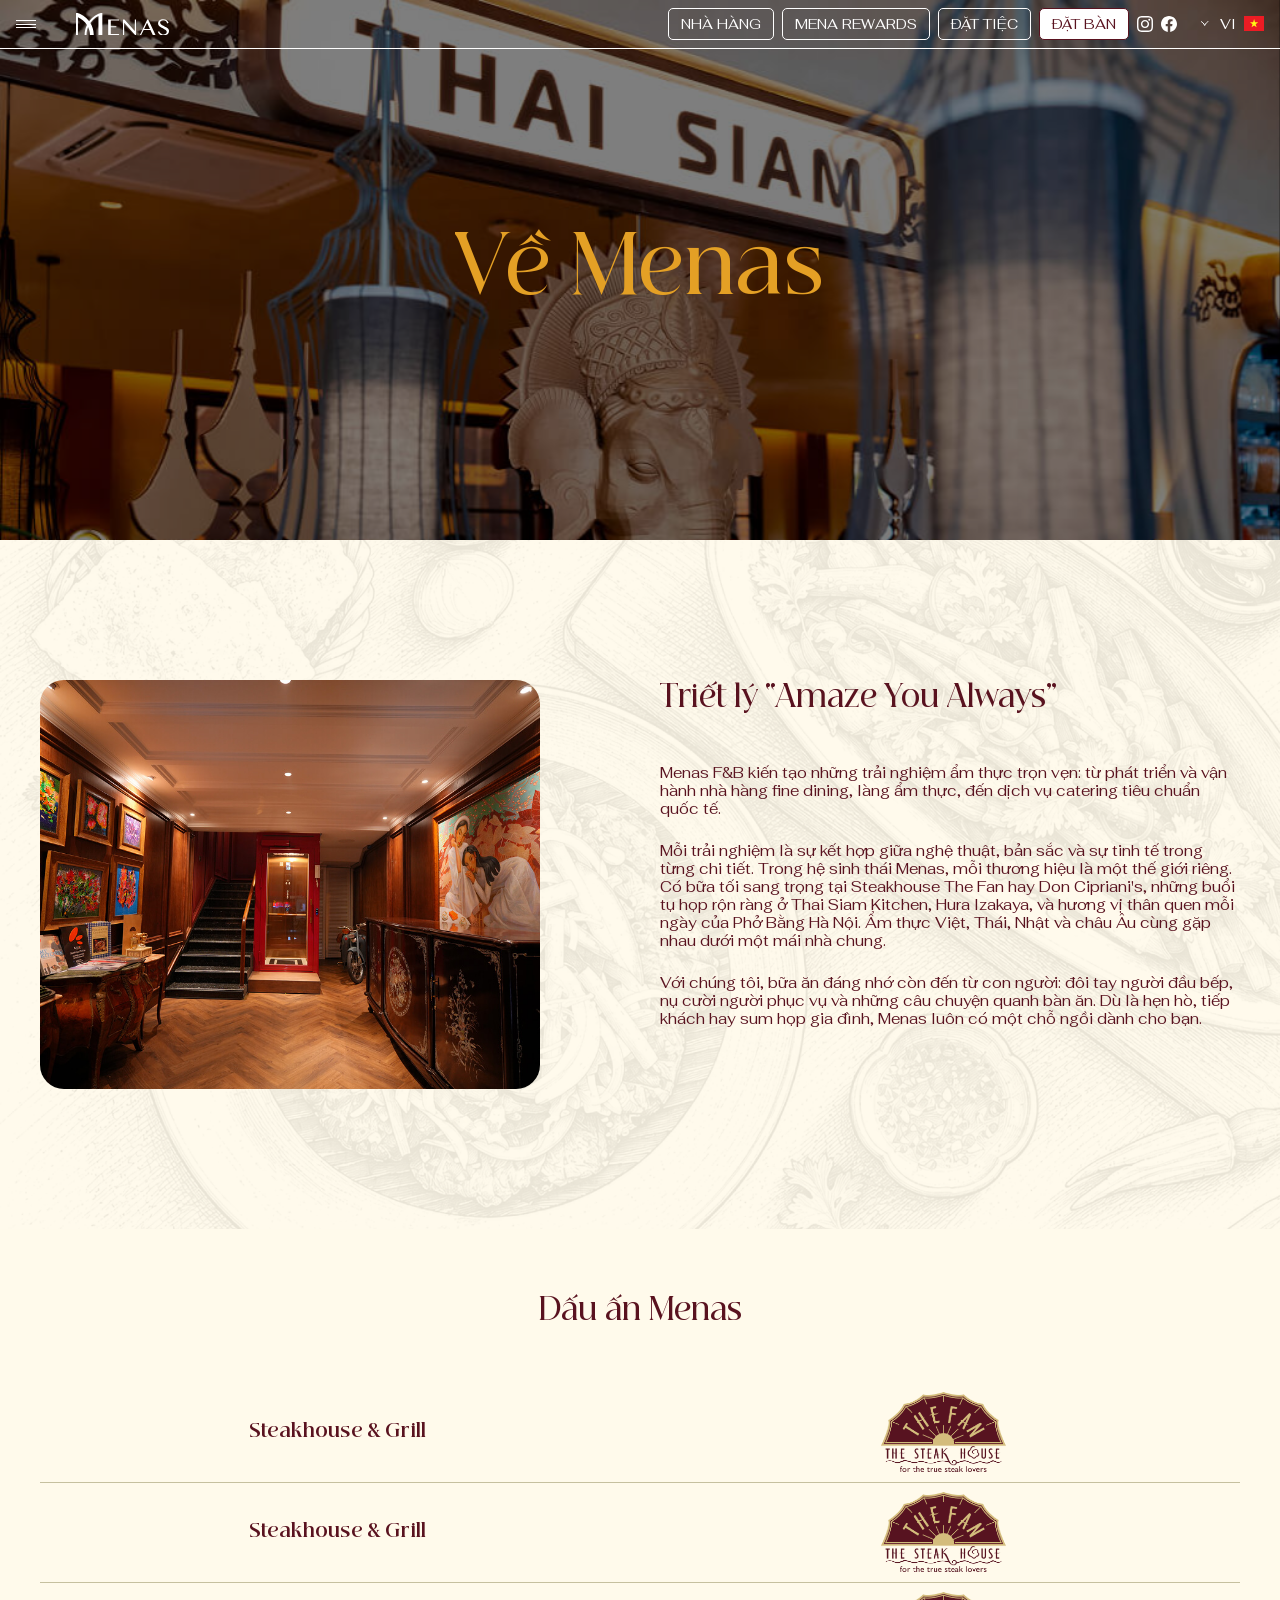
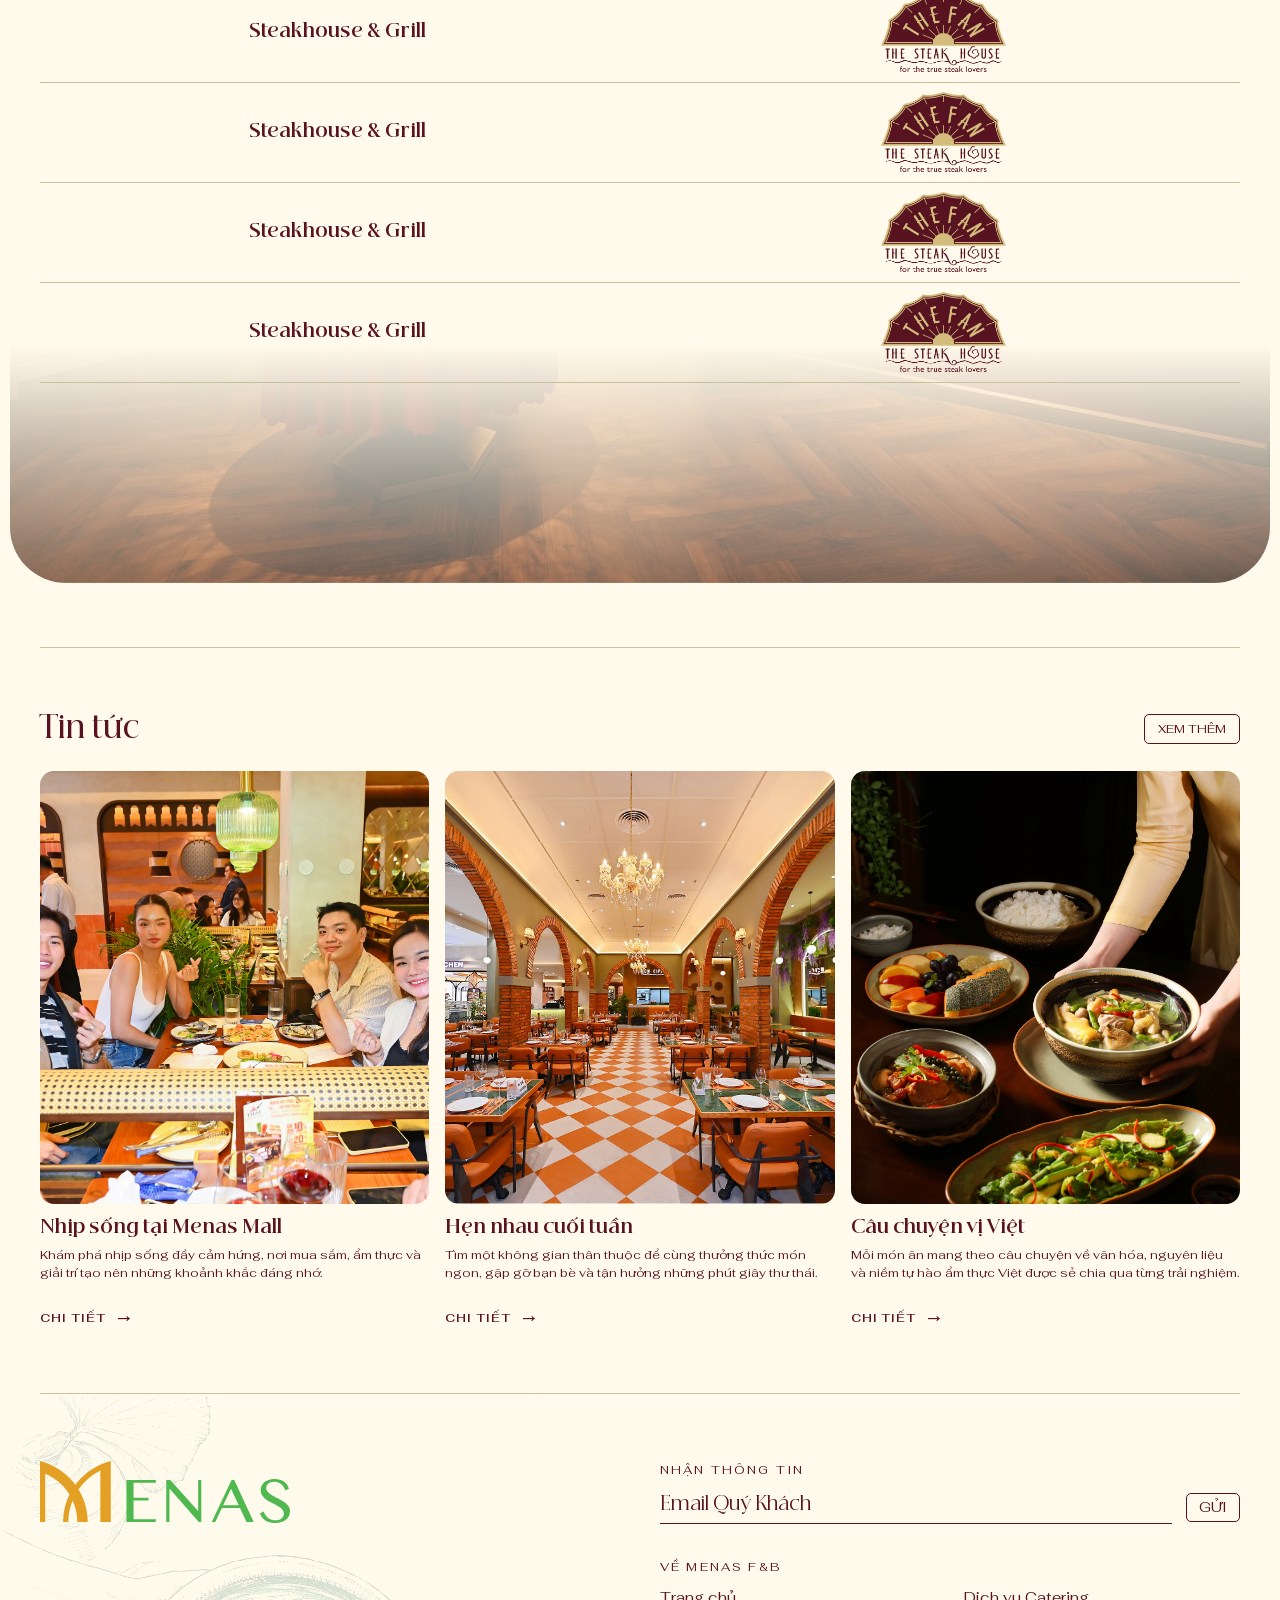
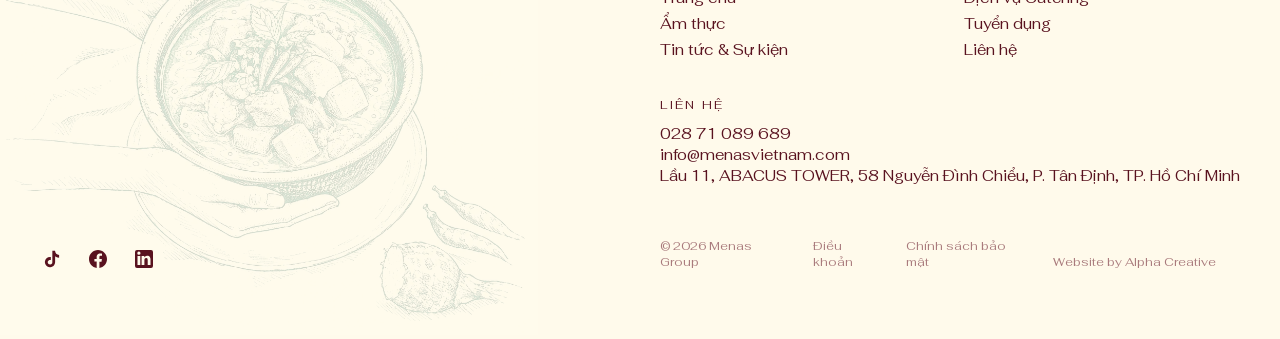
==== commit 545f3790: "update section news page about" ====
--- a/about.html
+++ b/about.html
@@ -265,7 +265,7 @@
             >
               Tin tức
             </h2>
-            <a class="sectionNews2-all" href="./tin-tuc.html">Xem thêm</a>
+            <a class="sectionNews2-all b4" href="./news.html">Xem thêm</a>
           </div>
           <div class="sectionNews2-slider swiper">
             <div class="sectionNews2-list swiper-wrapper">
@@ -275,14 +275,14 @@
                     src="./assets/images/del/moment-5.avif"
                     alt="Không gian ẩm thực tại Menas"
                 /></a>
-                <h3 class="cardNews2-title font-heading">
+                <h3 class="cardNews2-title b1 font-heading">
                   <a href="./news-detail.html">Nhịp sống tại Menas Mall</a>
                 </h3>
-                <p class="sectionNews2-description">
+                <p class="cardNews2-description b4">
                   Khám phá nhịp sống đầy cảm hứng, nơi mua sắm, ẩm thực và giải
                   trí tạo nên những khoảnh khắc đáng nhớ.
                 </p>
-                <a class="sectionNews2-readmore" href="./news-detail.html"
+                <a class="cardNews2-readmore b4" href="./news-detail.html"
                   >CHI TIẾT <span aria-hidden="true">→</span></a
                 >
               </div>
@@ -292,14 +292,14 @@
                     src="./assets/images/del/img-3.jpg"
                     alt="Không gian nhà hàng Menas"
                 /></a>
-                <h3 class="cardNews2-title font-heading">
+                <h3 class="cardNews2-title b1 font-heading">
                   <a href="./news-detail.html">Hẹn nhau cuối tuần</a>
                 </h3>
-                <p class="sectionNews2-description">
+                <p class="cardNews2-description b4">
                   Tìm một không gian thân thuộc để cùng thưởng thức món ngon,
                   gặp gỡ bạn bè và tận hưởng những phút giây thư thái.
                 </p>
-                <a class="sectionNews2-readmore" href="./news-detail.html"
+                <a class="cardNews2-readmore b4" href="./news-detail.html"
                   >CHI TIẾT <span aria-hidden="true">→</span></a
                 >
               </div>
@@ -309,14 +309,14 @@
                     src="./assets/images/del/moment-2.avif"
                     alt="Món ăn tại nhà hàng Menas"
                 /></a>
-                <h3 class="cardNews2-title font-heading">
+                <h3 class="cardNews2-title b1 font-heading">
                   <a href="./news-detail.html">Câu chuyện vị Việt</a>
                 </h3>
-                <p class="sectionNews2-description">
+                <p class="cardNews2-description b4">
                   Mỗi món ăn mang theo câu chuyện về văn hóa, nguyên liệu và
                   niềm tự hào ẩm thực Việt được sẻ chia qua từng trải nghiệm.
                 </p>
-                <a class="sectionNews2-readmore" href="./news-detail.html"
+                <a class="cardNews2-readmore b4" href="./news-detail.html"
                   >CHI TIẾT <span aria-hidden="true">→</span></a
                 >
               </div>
@@ -363,6 +363,31 @@
     <script src="./assets/libs/SplitText.min.js"></script>
     <script src="./assets/libs/bootstrap.bundle.min.js"></script>
     <script src="./assets/libs/swiper-bundle.min.js"></script>
+    <script>
+      (() => {
+        const container = document.querySelector(".sectionNews2-slider");
+        const mobile = window.matchMedia("(max-width: 767px)");
+        let newsSwiper;
+        const syncNewsSlider = () => {
+          if (mobile.matches && !newsSwiper) {
+            newsSwiper = new Swiper(container, {
+              slidesPerView: 1.12,
+              spaceBetween: 12,
+              speed: 650,
+              navigation: {
+                nextEl: ".sectionNews2-next",
+                prevEl: ".sectionNews2-prev",
+              },
+            });
+          } else if (!mobile.matches && newsSwiper) {
+            newsSwiper.destroy(true, true);
+            newsSwiper = undefined;
+          }
+        };
+        syncNewsSlider();
+        mobile.addEventListener("change", syncNewsSlider);
+      })();
+    </script>
     <script src="./assets/libs/moment.min.js"></script>
     <script src="./assets/libs/lightpick.min.js"></script>
     <!-- import custom js -->
--- a/assets/main/css/style.min.css
+++ b/assets/main/css/style.min.css
@@ -1,4 +1,4 @@
-@charset "UTF-8";:root{--font-heading:"Beautique Display",sans-serif;--font-body:"Fahkwang",sans-serif;--color-black:#000000;--color-white:#ffffff;--color-white-2:#fffaeb;--color-primary:#e4a025;--color-secondary:#4fb84f;--color-third:#59121f;--space-8:8px;--space-16:16px;--space-24:24px;--space-32:32px;--space-40:40px;--space-48:48px;--space-56:56px;--space-64:64px;--space-72:72px;--space-80:80px;--spacing-padding:120px 40px}@media (max-width:991px){:root{--space-8:8px;--space-16:8px;--space-24:16px;--space-32:24px;--space-40:32px;--space-48:40px;--space-56:48px;--space-64:56px;--space-72:64px;--space-80:72px;--spacing-padding:64px 16px}}.font-heading{font-family:var(--font-heading)}.font-body{font-family:var(--font-body)}.heading-1{font-size:80px;line-height:1.25}@media (max-width:991px){.heading-1{font-size:40px}}.heading-2{font-size:40px;line-height:1.2}@media (max-width:991px){.heading-2{font-size:30px}}.heading-3{font-size:30px;line-height:1.2}@media (max-width:991px){.heading-3{font-size:24px}}.heading-4{font-size:24px;line-height:1.2}@media (max-width:991px){.heading-4{font-size:20px}}.b1{font-size:19px;line-height:1.2}.b2{font-size:15px;line-height:1.2}.b3{font-size:14px;line-height:1}.b4{font-size:12px;line-height:1.2}.fw-500{font-weight:500}.padding-inner-l{padding-left:124px}@media (max-width:991px){.padding-inner-l{padding-left:24px}}.color-black{color:var(--color-black)}.color-white{color:var(--color-white)}.color-primary{color:var(--color-primary)}.color-secondary{color:var(--color-secondary)}.color-third{color:var(--color-third)}.limit-width{max-width:1440px;width:100%;margin:0 auto}@media (min-width:1024px){.limit-11-col{max-width:91.6666666667%;width:100%;margin:0 auto}.limit-10-col{max-width:83.3333333333%;width:100%;margin:0 auto}.limit-9-col{max-width:75%;width:100%;margin:0 auto}.limit-8-col{max-width:66.6666666667%;width:100%;margin:0 auto}.limit-7-col{max-width:58.3333333333%;width:100%;margin:0 auto}.limit-6-col{max-width:50%;width:100%;margin:0 auto}}.mt-8{margin-top:var(--space-8)}.mt-16{margin-top:var(--space-16)}.mt-24{margin-top:var(--space-24)}.mt-32{margin-top:var(--space-32)}.mt-40{margin-top:var(--space-40)}.mt-48{margin-top:var(--space-48)}.mt-56{margin-top:var(--space-56)}.mt-64{margin-top:var(--space-64)}.mt-72{margin-top:var(--space-72)}.mt-80{margin-top:var(--space-80)}.mb-8{margin-bottom:var(--space-8)}.mb-16{margin-bottom:var(--space-16)}.mb-24{margin-bottom:var(--space-24)}.mb-32{margin-bottom:var(--space-32)}.mb-40{margin-bottom:var(--space-40)}.mb-48{margin-bottom:var(--space-48)}.mb-56{margin-bottom:var(--space-56)}.mb-64{margin-bottom:var(--space-64)}.mb-72{margin-bottom:var(--space-72)}.mb-80{margin-bottom:var(--space-80)}.ml-8{margin-left:var(--space-8)}.ml-16{margin-left:var(--space-16)}.ml-24{margin-left:var(--space-24)}.ml-32{margin-left:var(--space-32)}.ml-40{margin-left:var(--space-40)}.ml-48{margin-left:var(--space-48)}.ml-56{margin-left:var(--space-56)}.ml-64{margin-left:var(--space-64)}.ml-72{margin-left:var(--space-72)}.ml-80{margin-left:var(--space-80)}.mr-8{margin-right:var(--space-8)}.mr-16{margin-right:var(--space-16)}.mr-24{margin-right:var(--space-24)}.mr-32{margin-right:var(--space-32)}.mr-40{margin-right:var(--space-40)}.mr-48{margin-right:var(--space-48)}.mr-56{margin-right:var(--space-56)}.mr-64{margin-right:var(--space-64)}.mr-72{margin-right:var(--space-72)}.mr-80{margin-right:var(--space-80)}.mx-8{margin-left:var(--space-8);margin-right:var(--space-8)}.mx-16{margin-left:var(--space-16);margin-right:var(--space-16)}.mx-24{margin-left:var(--space-24);margin-right:var(--space-24)}.mx-32{margin-left:var(--space-32);margin-right:var(--space-32)}.mx-40{margin-left:var(--space-40);margin-right:var(--space-40)}.mx-48{margin-left:var(--space-48);margin-right:var(--space-48)}.mx-56{margin-left:var(--space-56);margin-right:var(--space-56)}.mx-64{margin-left:var(--space-64);margin-right:var(--space-64)}.mx-72{margin-left:var(--space-72);margin-right:var(--space-72)}.mx-80{margin-left:var(--space-80);margin-right:var(--space-80)}.my-8{margin-top:var(--space-8);margin-bottom:var(--space-8)}.my-16{margin-top:var(--space-16);margin-bottom:var(--space-16)}.my-24{margin-top:var(--space-24);margin-bottom:var(--space-24)}.my-32{margin-top:var(--space-32);margin-bottom:var(--space-32)}.my-40{margin-top:var(--space-40);margin-bottom:var(--space-40)}.my-48{margin-top:var(--space-48);margin-bottom:var(--space-48)}.my-56{margin-top:var(--space-56);margin-bottom:var(--space-56)}.my-64{margin-top:var(--space-64);margin-bottom:var(--space-64)}.my-72{margin-top:var(--space-72);margin-bottom:var(--space-72)}.my-80{margin-top:var(--space-80);margin-bottom:var(--space-80)}.pt-8{padding-top:var(--space-8)}.pt-16{padding-top:var(--space-16)}.pt-24{padding-top:var(--space-24)}.pt-32{padding-top:var(--space-32)}.pt-40{padding-top:var(--space-40)}.pt-48{padding-top:var(--space-48)}.pt-56{padding-top:var(--space-56)}.pt-64{padding-top:var(--space-64)}.pt-72{padding-top:var(--space-72)}.pt-80{padding-top:var(--space-80)}.pb-8{padding-bottom:var(--space-8)}.pb-16{padding-bottom:var(--space-16)}.pb-24{padding-bottom:var(--space-24)}.pb-32{padding-bottom:var(--space-32)}.pb-40{padding-bottom:var(--space-40)}.pb-48{padding-bottom:var(--space-48)}.pb-56{padding-bottom:var(--space-56)}.pb-64{padding-bottom:var(--space-64)}.pb-72{padding-bottom:var(--space-72)}.pb-80{padding-bottom:var(--space-80)}.pl-8{padding-left:var(--space-8)}.pl-16{padding-left:var(--space-16)}.pl-24{padding-left:var(--space-24)}.pl-32{padding-left:var(--space-32)}.pl-40{padding-left:var(--space-40)}.pl-48{padding-left:var(--space-48)}.pl-56{padding-left:var(--space-56)}.pl-64{padding-left:var(--space-64)}.pl-72{padding-left:var(--space-72)}.pl-80{padding-left:var(--space-80)}.pr-8{padding-right:var(--space-8)}.pr-16{padding-right:var(--space-16)}.pr-24{padding-right:var(--space-24)}.pr-32{padding-right:var(--space-32)}.pr-40{padding-right:var(--space-40)}.pr-48{padding-right:var(--space-48)}.pr-56{padding-right:var(--space-56)}.pr-64{padding-right:var(--space-64)}.pr-72{padding-right:var(--space-72)}.pr-80{padding-right:var(--space-80)}.px-8{padding-left:var(--space-8);padding-right:var(--space-8)}.px-16{padding-left:var(--space-16);padding-right:var(--space-16)}.px-24{padding-left:var(--space-24);padding-right:var(--space-24)}.px-32{padding-left:var(--space-32);padding-right:var(--space-32)}.px-40{padding-left:var(--space-40);padding-right:var(--space-40)}.px-48{padding-left:var(--space-48);padding-right:var(--space-48)}.px-56{padding-left:var(--space-56);padding-right:var(--space-56)}.px-64{padding-left:var(--space-64);padding-right:var(--space-64)}.px-72{padding-left:var(--space-72);padding-right:var(--space-72)}.px-80{padding-left:var(--space-80);padding-right:var(--space-80)}.py-8{padding-top:var(--space-8);padding-bottom:var(--space-8)}.py-16{padding-top:var(--space-16);padding-bottom:var(--space-16)}.py-24{padding-top:var(--space-24);padding-bottom:var(--space-24)}.py-32{padding-top:var(--space-32);padding-bottom:var(--space-32)}.py-40{padding-top:var(--space-40);padding-bottom:var(--space-40)}.py-48{padding-top:var(--space-48);padding-bottom:var(--space-48)}.py-56{padding-top:var(--space-56);padding-bottom:var(--space-56)}.py-64{padding-top:var(--space-64);padding-bottom:var(--space-64)}.py-72{padding-top:var(--space-72);padding-bottom:var(--space-72)}.py-80{padding-top:var(--space-80);padding-bottom:var(--space-80)}.gap-8{gap:var(--space-8)}.gap-16{gap:var(--space-16)}.gap-24{gap:var(--space-24)}.gap-32{gap:var(--space-32)}.gap-40{gap:var(--space-40)}.gap-48{gap:var(--space-48)}.gap-56{gap:var(--space-56)}.gap-64{gap:var(--space-64)}.gap-72{gap:var(--space-72)}.gap-80{gap:var(--space-80)}.gap-x-8{column-gap:var(--space-8)}.gap-x-16{column-gap:var(--space-16)}.gap-x-24{column-gap:var(--space-24)}.gap-x-32{column-gap:var(--space-32)}.gap-x-40{column-gap:var(--space-40)}.gap-x-48{column-gap:var(--space-48)}.gap-x-56{column-gap:var(--space-56)}.gap-x-64{column-gap:var(--space-64)}.gap-x-72{column-gap:var(--space-72)}.gap-x-80{column-gap:var(--space-80)}.gap-y-8{row-gap:var(--space-8)}.gap-y-16{row-gap:var(--space-16)}.gap-y-24{row-gap:var(--space-24)}.gap-y-32{row-gap:var(--space-32)}.gap-y-40{row-gap:var(--space-40)}.gap-y-48{row-gap:var(--space-48)}.gap-y-56{row-gap:var(--space-56)}.gap-y-64{row-gap:var(--space-64)}.gap-y-72{row-gap:var(--space-72)}.gap-y-80{row-gap:var(--space-80)}*,:after,:before{box-sizing:border-box}*{margin:0;padding:0;font:inherit}canvas,img,picture,svg,video{display:block;max-width:100%}input,select,textarea{background-color:transparent;outline:0}button{cursor:pointer;background-color:transparent;outline:0;border:0}[type=button],[type=reset],[type=submit],button{-webkit-appearance:button}[type=button]::-moz-focus-inner,[type=reset]::-moz-focus-inner,[type=submit]::-moz-focus-inner,button::-moz-focus-inner{border-style:none;padding:0}[type=button]:-moz-focusring,[type=reset]:-moz-focusring,[type=submit]:-moz-focusring,button:-moz-focusring{outline:1px solid #000}[type=checkbox],[type=radio]{box-sizing:border-box;padding:0}[type=search]::-webkit-search-decoration{-webkit-appearance:none}button:focus{outline:0}a,a:hover{text-decoration:none;cursor:pointer;outline:0;color:inherit}ol,ul{list-style:none;margin:0;padding:0}h1,h2,h3,h4,h5,h6,p{margin:0;padding:0;overflow-wrap:break-word}body{width:100%;min-height:100vh;text-rendering:optimizeLegibility!important;-webkit-font-smoothing:auto!important;-moz-osx-font-smoothing:grayscale!important;font-family:var(--font-body)}.btn-global{display:inline-block;font-size:14px;line-height:1;border-radius:5px;text-transform:uppercase;transition:all .3s ease;padding:8px 12px}.btn-global.btn-outline{border:1px solid var(--color-white);color:var(--color-white);background-color:transparent}.btn-global.btn-outline:hover{color:var(--color-third);border:1px solid var(--color-primary);background-color:var(--color-primary)}.btn-global.btn-bg{background-color:var(--color-white);border:1px solid var(--color-third);color:var(--color-third)}.btn-global.btn-bg:hover{border:1px solid var(--color-primary);background-color:var(--color-primary)}.style-spacing{height:64px}.rolling-text{position:relative;overflow:hidden;display:inline-block;color:var(--color-third)}.rolling-text:hover::before{transform:translate3d(0,0,0)}.rolling-text:hover span{transform:translate3d(0,-200%,0)}.rolling-text::before{content:attr(data-replace);position:absolute;top:0;left:0;width:100%;height:100%;color:var(--color-third);transform-origin:50% 100%;transform:translate3d(0,150%,0);transition:transform .4s cubic-bezier(.76,0,.24,1)}.rolling-text span{display:inline-block;transition:transform .4s cubic-bezier(.76,0,.24,1);color:var(--color-third)}.style-section{position:relative;z-index:3;background-color:var(--color-white-2)}.style-section.no-border::before{content:unset!important}.style-section+.style-section{padding-top:64px}.style-section+.style-section::before{position:absolute;top:0;left:50%;width:calc(100% - max(80px,100vw - 1272px));border-top:1px solid #c6c09f;content:"";transform:translateX(-50%)}@media (max-width:991px){.style-section+.style-section{padding-top:48px}}@media (max-width:767px){.style-section+.style-section::before{width:calc(100% - 48px)}.sectionMoment-all,.sectionNews-all{font-size:11px}}[parallax-image]{position:relative;overflow:hidden}[parallax-image] img{position:absolute;top:0;left:0;width:120%;height:120%;object-fit:cover;transform:translateY(-10%)}.footer-no-line #footer:before{border:none}.lightpick{--color-stroke:rgba(89, 18, 31, 0.2);--color-bg:var(--color-white);--color-active-is-today:rgba(89, 18, 31, 0.5);--color-active-is-today-opacity:rgba(89, 18, 31, 0.2);--color-active:var(--color-third);color:var(--color-third)}.lightpick .lightpick__days{display:grid;grid-template-columns:repeat(7,1fr);gap:1px;background-color:var(--color-stroke);border:1px solid var(--color-stroke)}.lightpick .lightpick__day{background-color:var(--color-bg)}.lightpick .lightpick__day.is-today{background-image:none;background-color:var(--color-active-is-today);color:var(--color-bg)}.lightpick .lightpick__day.is-end-date,.lightpick .lightpick__day.is-end-date:hover,.lightpick .lightpick__day.is-start-date,.lightpick .lightpick__day.is-start-date:hover{background-image:none;background-color:var(--color-active);color:var(--color-bg);border-radius:none}.lightpick .lightpick__day:not(.is-disabled):hover{background-image:none;background-color:var(--color-active);color:var(--color-bg)}.lightpick .lightpick__month-title,.lightpick .lightpick__month-title>.lightpick__select-months{margin-left:0;padding-left:0;border-radius:0;direction:ltr;text-align:left;width:max-content}.lightpick .lightpick__days-of-the-week{margin-bottom:8px;margin-top:8px}.lightpick .lightpick__day.is-disabled{text-decoration:line-through}.lightpick .lightpick__days div{background-color:var(--color-bg)}.container-swiper{position:relative;width:100%;height:100svh;overflow:hidden}#header{z-index:999;left:0;right:0;top:0;--color-main-line:var(--color-white)}#header.header-default{--color-main-line:var(--color-third)}#header.header-default .header-inner{background-color:var(--color-white-2)}#header.header-default .header-logo img.logo-active{opacity:1;visibility:visible}#header.header-default .btn-global.btn-bg{background-color:var(--color-third);color:var(--color-white)}#header.scrolled{--color-main-line:var(--color-third)}#header.scrolled .header-inner{background-color:var(--color-white-2)}#header.scrolled .header-logo img.logo-active{opacity:1;visibility:visible}#header.scrolled .btn-global.btn-bg{background-color:var(--color-third);color:var(--color-white)}#header.scrolled .btn-global.btn-bg:hover{background-color:var(--color-primary)}#header .btn-global.btn-outline{color:var(--color-main-line);border:1px solid var(--color-main-line)}#header .header-inner{position:relative;z-index:8;border-bottom:1px solid var(--color-main-line);padding:8px 16px;transition:background .3s ease}#header .header-ovl{position:fixed;top:0;left:0;width:100%;height:100vh;background-color:rgba(0,0,0,.7);z-index:6;opacity:0;visibility:hidden;transition:all .3s ease}#header .header-menu{position:fixed;top:60px;left:12px;background-image:linear-gradient(rgba(255,250,235,.75),rgba(255,250,235,.75)),url(../../images/icons/bg-pa.png);background-position:center;background-size:cover;background-repeat:no-repeat;height:calc(100vh - 76px);max-width:400px;width:100%;border-radius:20px;padding:24px;z-index:10;opacity:0;visibility:hidden;transition:all .3s ease}@media (max-width:560px){#header .header-menu{right:16px;max-width:calc(100% - 24px)}}#header .header-menu-inner{display:flex;flex-direction:column;gap:32px}#header .header-menu-bottom{padding-top:12px;border-top:1px solid var(--color-third)}#header .header-left{display:flex;align-items:center;gap:40px}@media (max-width:991px){#header .header-left{gap:24px}}#header .header-ham{width:20px;height:8px;position:relative;cursor:pointer;transition:all .3s ease}#header .header-ham.active span:nth-child(1){top:3.5px;transform:rotate(45deg)}#header .header-ham.active span:nth-child(2){opacity:0}#header .header-ham.active span:nth-child(3){top:3.5px;transform:rotate(-45deg)}#header .header-ham::before{content:"";width:44px;height:44px;position:absolute;top:50%;left:50%;transform:translate(-50%,-50%);border-radius:50%}#header .header-ham span{position:absolute;display:block;width:100%;height:1px;background-color:var(--color-main-line);left:0;transition:all .3s ease;opacity:1}#header .header-ham span:nth-child(1){top:0}#header .header-ham span:nth-child(2){top:3.5px}#header .header-ham span:nth-child(3){top:7px}#header .header-logo{height:24px;width:auto;min-width:93px}#header .header-logo img{position:absolute;height:24px;width:auto}#header .header-logo img.logo-active{opacity:0;visibility:hidden;transition:all .3s ease}#header .header-list-button{gap:8px}@media (max-width:991px){#header .header-list-button{--color-main-line:var(--color-third)}#header .header-list-button .btn-bg{background-color:transparent}}#header .header-social-bottom ul{display:flex;align-items:center;gap:8px}#header .header-social-bottom ul svg:hover path{color:var(--color-primary)}#header .header-social-bottom ul svg path{color:var(--color-third);transition:color .3s ease}#header .header-social ul{display:flex;align-items:center;gap:8px}#header .header-social ul svg:hover path{color:var(--color-primary)}#header .header-social ul svg path{color:var(--color-main-line);transition:color .3s ease}#header .header-right{gap:8px}#header .header-lang{margin-left:16px}#header .header-lang .dropdown-custom{position:relative;cursor:pointer}#header .header-lang .icon path{color:var(--color-main-line)}#header .header-lang .dropdown-custom-menu{position:absolute;right:-12px;top:100%;margin-top:16px;background-color:var(--color-white-2);border-radius:10px;padding:10px 0;display:flex;flex-direction:column;align-items:center;gap:4px;width:calc(100% + 12px);opacity:0;visibility:hidden;transition:all .3s ease}#header .header-lang .dropdown-custom-menu.dropdown--active{opacity:1;visibility:visible}#header .header-lang .dropdown-custom-btn{display:flex;align-items:center;gap:4px}#header .header-lang .dropdown-custom-btn .value-select{font-size:14px;line-height:1.2;text-transform:uppercase;color:var(--color-main-line);display:flex;align-items:center;gap:8px;transition:color .3s ease}#header .header-lang .dropdown-custom-btn span{width:27px;text-align:right}#header .header-lang .dropdown-custom-item{width:100%;display:flex;align-items:center;justify-content:center;gap:8px;font-size:14px;line-height:1.2;text-transform:uppercase;color:var(--color-third);padding:4px 0;transition:background .3s ease;cursor:pointer}#header .header-lang .dropdown-custom-item:hover{background-color:var(--color-primary)}#header .header-lang .dropdown-custom-item span{color:var(--color-third);width:27px;text-align:right}.banner{position:sticky;top:0;height:100vh;z-index:1;overflow:hidden;background-color:var(--color-black)}.banner.short-height{height:60vh}.banner.two-col .banner-inner{display:grid;grid-template-columns:1fr 1fr}@media (max-width:767px){.banner.two-col .banner-inner{grid-template-columns:1fr}}@media (max-width:767px){.banner.two-col{height:auto}}.banner.two-col::before{content:"";position:absolute;inset:0;background-color:rgba(0,0,0,.55);z-index:2;pointer-events:none}.banner-contact{position:relative;z-index:4;max-width:50%}@media (max-width:767px){.banner-contact{max-width:100%}}.banner-contact .list-phone{color:var(--color-white);margin-top:24px}.banner-contact h3{margin-bottom:24px}.banner-contact a,.banner-contact p{color:var(--color-white)}.banner-contact .box-contact a,.banner-contact .box-contact p{color:var(--color-white)}.banner-contact .box-contact a{display:block;width:max-content}.banner-contact .box-social{margin-top:12px}.banner-contact .box-social svg path{color:var(--color-white)}.banner-form{position:relative;z-index:4;width:100%;display:flex;justify-content:center;align-items:center}.banner-form .form-row button{width:100%;height:36px}.banner-form .form-row.two-item{display:grid;grid-template-columns:1fr 1fr;gap:10px}.banner-right{display:flex;align-items:center;width:100%}@media (max-width:991px){.banner-right{padding:48px 0 56px}}.banner-right form{max-width:calc(100% - 180px);width:100%;display:flex;flex-direction:column;gap:10px}@media (max-width:991px){.banner-right form{max-width:calc(100% - 40px)}}.banner-right form .form-item{position:relative}.banner-right form .form-item input{width:100%;height:47px;padding:0 16px;border:1px solid var(--color-white);border-radius:8px;background:0 0;outline:0;transition:border-color .3s ease;color:var(--color-white)}.banner-right form .form-item input:focus{border-color:var(--color-primary)}.banner-right form .form-item.has-error input{border:1px solid var(--color-primary)}.banner-right form .form-item textarea{width:100%;min-height:120px;padding:16px;border:1px solid var(--color-white);border-radius:8px;background:0 0;outline:0;resize:vertical;font:inherit;transition:border-color .3s ease}.banner-right form .form-item textarea:focus{border-color:var(--color-primary)}.banner-right form .form-item label{position:absolute;top:50%;left:16px;transform:translateY(-50%);color:var(--color-white);pointer-events:none;transition:opacity .25s ease}.banner-right form .form-item-textarea label{top:16px;transform:none}.banner-right form .form-item input:focus+label,.banner-right form .form-item input:not(:placeholder-shown)+label,.banner-right form .form-item textarea:focus+label,.banner-right form .form-item textarea:not(:placeholder-shown)+label{opacity:0}.banner-left{display:flex;align-items:center;padding-left:70px}@media (max-width:991px){.banner-left{padding-left:20px;padding-bottom:56px;padding-top:200px}}.banner-bg{background-image:var(--bg);height:100%;background-size:cover;background-position:center;background-repeat:no-repeat}.banner::before{content:"";position:absolute;inset:0;background-color:rgba(0,0,0,.5);z-index:2}.banner-content{position:absolute;top:50%;left:50%;transform:translate(-50%,-50%);z-index:3}@media (max-width:991px){.banner-content{max-width:calc(100% - 80px);width:100%}}.banner-inner{width:100%;height:100%}.banner-thum{width:100%;height:100%}.banner .video{width:100%;height:100%}.banner .video iframe{position:absolute;top:50%;left:50%;width:100%;height:100%;transform:translate(-50%,-50%) scale(1.2)}.banner-slider{width:100%;height:100%}.banner-image{width:100%;height:100%}.banner-image img{width:100%;height:100%;object-fit:cover}#footer{position:relative;background-color:var(--color-white-2)}#footer::before{position:absolute;z-index:1;top:0;left:50%;width:calc(100% - max(80px,100vw - 1272px));border-top:1px solid #c6c09f;content:"";transform:translateX(-50%)}#footer.not-line-top::before{display:none}@media (max-width:767px){#footer::before{width:calc(100% - 48px)}}.footer-container{position:relative;display:grid;grid-template-columns:minmax(280px,1fr) minmax(0,1fr);min-height:525px;padding:68px max(40px,(100vw - 1272px) / 2);color:var(--color-third);font-family:var(--font-body)}.footer-container::after{position:absolute;z-index:0;top:0;bottom:0;left:0;width:min(42%,680px);background:transparent url(../../images/icons/pattern-footer.webp) no-repeat left center/contain;content:"";pointer-events:none;opacity:.18}.footer-left{position:relative;z-index:1;display:flex;flex-direction:column;align-items:flex-start;justify-content:space-between;min-height:390px;padding:0}.footer-logo{display:inline-flex;width:250px;margin-top:0}.footer-logo img{display:block;width:100%;height:auto}.footer-social{display:flex;align-items:center;gap:22px}.footer-social-mobile{display:none}.footer-social-link{display:inline-flex;width:24px;height:24px;align-items:center;justify-content:center;color:var(--color-third);transition:color .2s ease}.footer-social-link svg{display:block;width:100%;height:100%}.footer-social-link:focus-visible,.footer-social-link:hover{color:var(--color-primary)}.footer-right{position:relative;z-index:1;display:flex;flex-direction:column;gap:36px;padding:2px 0 0 20px}.footer-title{display:block;margin:0 0 12px;color:var(--color-third);font-family:var(--font-body);font-size:12px;font-weight:400;letter-spacing:.18em;line-height:1.3;text-transform:uppercase}.footer-newsletter-field{display:flex;align-items:center;gap:14px}.footer-newsletter-field input{width:100%;min-width:0;padding:0 0 4px;border:0;border-bottom:1px solid var(--color-third);border-radius:0;outline:0;background:0 0;color:var(--color-third);font-family:var(--font-heading);font-size:19px}.footer-newsletter-field input::placeholder{color:var(--color-third);opacity:1}.footer-newsletter-field input:focus-visible{border-bottom-color:var(--color-primary)}.footer-newsletter-field button{flex:0 0 auto;padding:5px 12px;border:1px solid var(--color-third);border-radius:5px;background:0 0;color:var(--color-third);font-family:var(--font-body);font-size:14px;line-height:1.2;text-transform:uppercase;transition:color .2s ease,background-color .2s ease,border-color .2s ease}.footer-newsletter-field button:focus-visible,.footer-newsletter-field button:hover{border-color:var(--color-primary);background-color:var(--color-primary)}.footer-navigation .footer-title{margin-bottom:10px}.footer-links{display:grid;grid-auto-flow:column;grid-template-rows:repeat(3,auto);grid-template-columns:1fr 1fr;column-gap:28px;row-gap:2px;margin:0;padding:0;list-style:none}.footer-contact a,.footer-contact p,.footer-links a{margin:0;color:var(--color-third);font-size:15px;line-height:1.4;text-decoration:none}.footer-contact a,.footer-links a{transition:color .2s ease}.footer-contact a:focus-visible,.footer-contact a:hover,.footer-links a:focus-visible,.footer-links a:hover{color:var(--color-primary)}.footer-contact{display:flex;flex-direction:column;font-style:normal}.footer-contact .footer-title{margin-bottom:10px}.footer-right>.footer-social{display:none;margin-top:-18px}.footer-bottom{display:grid;grid-template-columns:auto 1fr auto;align-items:end;gap:12px 24px;margin-top:auto;color:#a8797b;font-size:12px;line-height:1.35}.footer-bottom p{margin:0}.footer-bottom a{color:inherit;text-decoration:none}.footer-bottom a:focus-visible,.footer-bottom a:hover{color:var(--color-third)}.footer-copyright{grid-column:1/-1}.footer-legal{display:flex;gap:22px}@media (max-width:991px){.footer-legal{flex-wrap:wrap}}.footer-credit{justify-self:end;white-space:nowrap}@media (max-width:991px){.footer-container{grid-template-columns:minmax(220px,.8fr) minmax(0,1.2fr);min-height:480px;padding:56px 32px}.footer-left{min-height:360px}.footer-logo{width:210px}.footer-right{gap:28px;padding-left:12px}.footer-bottom{grid-template-columns:1fr auto}.footer-copyright{grid-column:1/-1}.footer-credit{grid-column:1/-1;justify-self:start}}@media (max-width:767px){.footer-container{grid-template-columns:1fr;gap:38px;padding:44px 24px 32px}.footer-left{min-height:0}.footer-social-desktop{display:none}.footer-container::after{width:100%;height:250px;bottom:auto}.footer-logo{width:190px}.footer-right{margin-top:2px}.footer-right>.footer-social{display:flex;margin-top:-16px;gap:16px}.footer-right{gap:30px;padding:0}.footer-newsletter-field input{font-size:18px}.footer-links{column-gap:12px}.footer-contact a,.footer-contact p,.footer-links a{font-size:13px}.footer-bottom{grid-template-columns:1fr;align-items:start}.footer-copyright,.footer-credit{grid-column:auto}.footer-legal{gap:16px}}.dining{padding-bottom:64px}.dining-inner{--dining-gutter:max(40px, calc((100vw - 1272px) / 2));width:100%;padding:64px 0 0 var(--dining-gutter)}.dining-heading{margin-bottom:32px}.dining-box{position:relative;width:100%;aspect-ratio:404/545;border-radius:20px;overflow:hidden;cursor:pointer}.dining-box:hover .dining-image{transform:scale(1.05)}.dining-card-link{position:absolute;inset:0;z-index:1}.dining-image{width:100%;height:100%;transition:transform .4s ease;transform-origin:center}.dining-image img{width:120%;height:120%;object-fit:cover;display:block}.dining-content{position:absolute;inset:0;z-index:2;background:linear-gradient(rgba(0,0,0,0) 0,rgba(0,0,0,.8) 60%);border-radius:20px;overflow:hidden;display:flex;flex-direction:column;justify-content:flex-end;padding:24px;pointer-events:none}.dining-name{border-bottom:1px dashed var(--color-white);padding-bottom:12px;margin-bottom:24px}.dining-link{display:flex;align-items:center;justify-content:space-between;pointer-events:auto}.dining-menu{transition:color .25s ease}.dining-menu:focus-visible,.dining-menu:hover{color:var(--color-primary)}.dining-slider{--gap:24px;--per-view:3.4;--pad-left:0px;--btn-size:44px;--btn-gap:16px;position:relative;--slide-w:calc(
+@charset "UTF-8";:root{--font-heading:"Beautique Display",sans-serif;--font-body:"Fahkwang",sans-serif;--color-black:#000000;--color-white:#ffffff;--color-white-2:#fffaeb;--color-primary:#e4a025;--color-secondary:#4fb84f;--color-third:#59121f;--space-8:8px;--space-16:16px;--space-24:24px;--space-32:32px;--space-40:40px;--space-48:48px;--space-56:56px;--space-64:64px;--space-72:72px;--space-80:80px;--spacing-padding:120px 40px}@media (max-width:991px){:root{--space-8:8px;--space-16:8px;--space-24:16px;--space-32:24px;--space-40:32px;--space-48:40px;--space-56:48px;--space-64:56px;--space-72:64px;--space-80:72px;--spacing-padding:64px 16px}}.font-heading{font-family:var(--font-heading)}.font-body{font-family:var(--font-body)}.heading-1{font-size:80px;line-height:1.25}@media (max-width:991px){.heading-1{font-size:40px}}.heading-2{font-size:40px;line-height:1.2}@media (max-width:991px){.heading-2{font-size:30px}}.heading-3{font-size:30px;line-height:1.2}@media (max-width:991px){.heading-3{font-size:24px}}.heading-4{font-size:24px;line-height:1.2}@media (max-width:991px){.heading-4{font-size:20px}}.b1{font-size:19px;line-height:1.2}.b2{font-size:15px;line-height:1.2}.b3{font-size:14px;line-height:1}.b4{font-size:12px;line-height:1.2}.fw-500{font-weight:500}.padding-inner-l{padding-left:124px}@media (max-width:991px){.padding-inner-l{padding-left:24px}}.color-black{color:var(--color-black)}.color-white{color:var(--color-white)}.color-primary{color:var(--color-primary)}.color-secondary{color:var(--color-secondary)}.color-third{color:var(--color-third)}.limit-width{max-width:1440px;width:100%;margin:0 auto}@media (min-width:1024px){.limit-11-col{max-width:91.6666666667%;width:100%;margin:0 auto}.limit-10-col{max-width:83.3333333333%;width:100%;margin:0 auto}.limit-9-col{max-width:75%;width:100%;margin:0 auto}.limit-8-col{max-width:66.6666666667%;width:100%;margin:0 auto}.limit-7-col{max-width:58.3333333333%;width:100%;margin:0 auto}.limit-6-col{max-width:50%;width:100%;margin:0 auto}}.mt-8{margin-top:var(--space-8)}.mt-16{margin-top:var(--space-16)}.mt-24{margin-top:var(--space-24)}.mt-32{margin-top:var(--space-32)}.mt-40{margin-top:var(--space-40)}.mt-48{margin-top:var(--space-48)}.mt-56{margin-top:var(--space-56)}.mt-64{margin-top:var(--space-64)}.mt-72{margin-top:var(--space-72)}.mt-80{margin-top:var(--space-80)}.mb-8{margin-bottom:var(--space-8)}.mb-16{margin-bottom:var(--space-16)}.mb-24{margin-bottom:var(--space-24)}.mb-32{margin-bottom:var(--space-32)}.mb-40{margin-bottom:var(--space-40)}.mb-48{margin-bottom:var(--space-48)}.mb-56{margin-bottom:var(--space-56)}.mb-64{margin-bottom:var(--space-64)}.mb-72{margin-bottom:var(--space-72)}.mb-80{margin-bottom:var(--space-80)}.ml-8{margin-left:var(--space-8)}.ml-16{margin-left:var(--space-16)}.ml-24{margin-left:var(--space-24)}.ml-32{margin-left:var(--space-32)}.ml-40{margin-left:var(--space-40)}.ml-48{margin-left:var(--space-48)}.ml-56{margin-left:var(--space-56)}.ml-64{margin-left:var(--space-64)}.ml-72{margin-left:var(--space-72)}.ml-80{margin-left:var(--space-80)}.mr-8{margin-right:var(--space-8)}.mr-16{margin-right:var(--space-16)}.mr-24{margin-right:var(--space-24)}.mr-32{margin-right:var(--space-32)}.mr-40{margin-right:var(--space-40)}.mr-48{margin-right:var(--space-48)}.mr-56{margin-right:var(--space-56)}.mr-64{margin-right:var(--space-64)}.mr-72{margin-right:var(--space-72)}.mr-80{margin-right:var(--space-80)}.mx-8{margin-left:var(--space-8);margin-right:var(--space-8)}.mx-16{margin-left:var(--space-16);margin-right:var(--space-16)}.mx-24{margin-left:var(--space-24);margin-right:var(--space-24)}.mx-32{margin-left:var(--space-32);margin-right:var(--space-32)}.mx-40{margin-left:var(--space-40);margin-right:var(--space-40)}.mx-48{margin-left:var(--space-48);margin-right:var(--space-48)}.mx-56{margin-left:var(--space-56);margin-right:var(--space-56)}.mx-64{margin-left:var(--space-64);margin-right:var(--space-64)}.mx-72{margin-left:var(--space-72);margin-right:var(--space-72)}.mx-80{margin-left:var(--space-80);margin-right:var(--space-80)}.my-8{margin-top:var(--space-8);margin-bottom:var(--space-8)}.my-16{margin-top:var(--space-16);margin-bottom:var(--space-16)}.my-24{margin-top:var(--space-24);margin-bottom:var(--space-24)}.my-32{margin-top:var(--space-32);margin-bottom:var(--space-32)}.my-40{margin-top:var(--space-40);margin-bottom:var(--space-40)}.my-48{margin-top:var(--space-48);margin-bottom:var(--space-48)}.my-56{margin-top:var(--space-56);margin-bottom:var(--space-56)}.my-64{margin-top:var(--space-64);margin-bottom:var(--space-64)}.my-72{margin-top:var(--space-72);margin-bottom:var(--space-72)}.my-80{margin-top:var(--space-80);margin-bottom:var(--space-80)}.pt-8{padding-top:var(--space-8)}.pt-16{padding-top:var(--space-16)}.pt-24{padding-top:var(--space-24)}.pt-32{padding-top:var(--space-32)}.pt-40{padding-top:var(--space-40)}.pt-48{padding-top:var(--space-48)}.pt-56{padding-top:var(--space-56)}.pt-64{padding-top:var(--space-64)}.pt-72{padding-top:var(--space-72)}.pt-80{padding-top:var(--space-80)}.pb-8{padding-bottom:var(--space-8)}.pb-16{padding-bottom:var(--space-16)}.pb-24{padding-bottom:var(--space-24)}.pb-32{padding-bottom:var(--space-32)}.pb-40{padding-bottom:var(--space-40)}.pb-48{padding-bottom:var(--space-48)}.pb-56{padding-bottom:var(--space-56)}.pb-64{padding-bottom:var(--space-64)}.pb-72{padding-bottom:var(--space-72)}.pb-80{padding-bottom:var(--space-80)}.pl-8{padding-left:var(--space-8)}.pl-16{padding-left:var(--space-16)}.pl-24{padding-left:var(--space-24)}.pl-32{padding-left:var(--space-32)}.pl-40{padding-left:var(--space-40)}.pl-48{padding-left:var(--space-48)}.pl-56{padding-left:var(--space-56)}.pl-64{padding-left:var(--space-64)}.pl-72{padding-left:var(--space-72)}.pl-80{padding-left:var(--space-80)}.pr-8{padding-right:var(--space-8)}.pr-16{padding-right:var(--space-16)}.pr-24{padding-right:var(--space-24)}.pr-32{padding-right:var(--space-32)}.pr-40{padding-right:var(--space-40)}.pr-48{padding-right:var(--space-48)}.pr-56{padding-right:var(--space-56)}.pr-64{padding-right:var(--space-64)}.pr-72{padding-right:var(--space-72)}.pr-80{padding-right:var(--space-80)}.px-8{padding-left:var(--space-8);padding-right:var(--space-8)}.px-16{padding-left:var(--space-16);padding-right:var(--space-16)}.px-24{padding-left:var(--space-24);padding-right:var(--space-24)}.px-32{padding-left:var(--space-32);padding-right:var(--space-32)}.px-40{padding-left:var(--space-40);padding-right:var(--space-40)}.px-48{padding-left:var(--space-48);padding-right:var(--space-48)}.px-56{padding-left:var(--space-56);padding-right:var(--space-56)}.px-64{padding-left:var(--space-64);padding-right:var(--space-64)}.px-72{padding-left:var(--space-72);padding-right:var(--space-72)}.px-80{padding-left:var(--space-80);padding-right:var(--space-80)}.py-8{padding-top:var(--space-8);padding-bottom:var(--space-8)}.py-16{padding-top:var(--space-16);padding-bottom:var(--space-16)}.py-24{padding-top:var(--space-24);padding-bottom:var(--space-24)}.py-32{padding-top:var(--space-32);padding-bottom:var(--space-32)}.py-40{padding-top:var(--space-40);padding-bottom:var(--space-40)}.py-48{padding-top:var(--space-48);padding-bottom:var(--space-48)}.py-56{padding-top:var(--space-56);padding-bottom:var(--space-56)}.py-64{padding-top:var(--space-64);padding-bottom:var(--space-64)}.py-72{padding-top:var(--space-72);padding-bottom:var(--space-72)}.py-80{padding-top:var(--space-80);padding-bottom:var(--space-80)}.gap-8{gap:var(--space-8)}.gap-16{gap:var(--space-16)}.gap-24{gap:var(--space-24)}.gap-32{gap:var(--space-32)}.gap-40{gap:var(--space-40)}.gap-48{gap:var(--space-48)}.gap-56{gap:var(--space-56)}.gap-64{gap:var(--space-64)}.gap-72{gap:var(--space-72)}.gap-80{gap:var(--space-80)}.gap-x-8{column-gap:var(--space-8)}.gap-x-16{column-gap:var(--space-16)}.gap-x-24{column-gap:var(--space-24)}.gap-x-32{column-gap:var(--space-32)}.gap-x-40{column-gap:var(--space-40)}.gap-x-48{column-gap:var(--space-48)}.gap-x-56{column-gap:var(--space-56)}.gap-x-64{column-gap:var(--space-64)}.gap-x-72{column-gap:var(--space-72)}.gap-x-80{column-gap:var(--space-80)}.gap-y-8{row-gap:var(--space-8)}.gap-y-16{row-gap:var(--space-16)}.gap-y-24{row-gap:var(--space-24)}.gap-y-32{row-gap:var(--space-32)}.gap-y-40{row-gap:var(--space-40)}.gap-y-48{row-gap:var(--space-48)}.gap-y-56{row-gap:var(--space-56)}.gap-y-64{row-gap:var(--space-64)}.gap-y-72{row-gap:var(--space-72)}.gap-y-80{row-gap:var(--space-80)}*,:after,:before{box-sizing:border-box}*{margin:0;padding:0;font:inherit}canvas,img,picture,svg,video{display:block;max-width:100%}input,select,textarea{background-color:transparent;outline:0}button{cursor:pointer;background-color:transparent;outline:0;border:0}[type=button],[type=reset],[type=submit],button{-webkit-appearance:button}[type=button]::-moz-focus-inner,[type=reset]::-moz-focus-inner,[type=submit]::-moz-focus-inner,button::-moz-focus-inner{border-style:none;padding:0}[type=button]:-moz-focusring,[type=reset]:-moz-focusring,[type=submit]:-moz-focusring,button:-moz-focusring{outline:1px solid #000}[type=checkbox],[type=radio]{box-sizing:border-box;padding:0}[type=search]::-webkit-search-decoration{-webkit-appearance:none}button:focus{outline:0}a,a:hover{text-decoration:none;cursor:pointer;outline:0;color:inherit}ol,ul{list-style:none;margin:0;padding:0}h1,h2,h3,h4,h5,h6,p{margin:0;padding:0;overflow-wrap:break-word}body{width:100%;min-height:100vh;text-rendering:optimizeLegibility!important;-webkit-font-smoothing:auto!important;-moz-osx-font-smoothing:grayscale!important;font-family:var(--font-body)}.btn-global{display:inline-block;font-size:14px;line-height:1;border-radius:5px;text-transform:uppercase;transition:all .3s ease;padding:8px 12px}.btn-global.btn-outline{border:1px solid var(--color-white);color:var(--color-white);background-color:transparent}.btn-global.btn-outline:hover{color:var(--color-third);border:1px solid var(--color-primary);background-color:var(--color-primary)}.btn-global.btn-bg{background-color:var(--color-white);border:1px solid var(--color-third);color:var(--color-third)}.btn-global.btn-bg:hover{border:1px solid var(--color-primary);background-color:var(--color-primary)}.style-spacing{height:64px}.rolling-text{position:relative;overflow:hidden;display:inline-block;color:var(--color-third)}.rolling-text:hover::before{transform:translate3d(0,0,0)}.rolling-text:hover span{transform:translate3d(0,-200%,0)}.rolling-text::before{content:attr(data-replace);position:absolute;top:0;left:0;width:100%;height:100%;color:var(--color-third);transform-origin:50% 100%;transform:translate3d(0,150%,0);transition:transform .4s cubic-bezier(.76,0,.24,1)}.rolling-text span{display:inline-block;transition:transform .4s cubic-bezier(.76,0,.24,1);color:var(--color-third)}.style-section{position:relative;z-index:3;background-color:var(--color-white-2)}.style-section.no-border::before{content:unset!important}.style-section+.style-section{padding-top:64px}.style-section+.style-section::before{position:absolute;top:0;left:50%;width:calc(100% - max(80px,100vw - 1272px));border-top:1px solid #c6c09f;content:"";transform:translateX(-50%)}@media (max-width:991px){.style-section+.style-section{padding-top:48px}}@media (max-width:767px){.style-section+.style-section::before{width:calc(100% - 48px)}.sectionMoment-all,.sectionNews-all{font-size:11px}}[parallax-image]{position:relative;overflow:hidden}[parallax-image] img{position:absolute;top:0;left:0;width:120%;height:120%;object-fit:cover;transform:translateY(-10%)}.footer-no-line #footer:before{border:none}.lightpick{--color-stroke:rgba(89, 18, 31, 0.2);--color-bg:var(--color-white);--color-active-is-today:rgba(89, 18, 31, 0.5);--color-active-is-today-opacity:rgba(89, 18, 31, 0.2);--color-active:var(--color-third);color:var(--color-third)}.lightpick .lightpick__days{display:grid;grid-template-columns:repeat(7,1fr);gap:1px;background-color:var(--color-stroke);border:1px solid var(--color-stroke)}.lightpick .lightpick__day{background-color:var(--color-bg)}.lightpick .lightpick__day.is-today{background-image:none;background-color:var(--color-active-is-today);color:var(--color-bg)}.lightpick .lightpick__day.is-end-date,.lightpick .lightpick__day.is-end-date:hover,.lightpick .lightpick__day.is-start-date,.lightpick .lightpick__day.is-start-date:hover{background-image:none;background-color:var(--color-active);color:var(--color-bg);border-radius:none}.lightpick .lightpick__day:not(.is-disabled):hover{background-image:none;background-color:var(--color-active);color:var(--color-bg)}.lightpick .lightpick__month-title,.lightpick .lightpick__month-title>.lightpick__select-months{margin-left:0;padding-left:0;border-radius:0;direction:ltr;text-align:left;width:max-content}.lightpick .lightpick__days-of-the-week{margin-bottom:8px;margin-top:8px}.lightpick .lightpick__day.is-disabled{text-decoration:line-through}.lightpick .lightpick__days div{background-color:var(--color-bg)}.container-swiper{position:relative;width:100%;height:100svh;overflow:hidden}#header{z-index:999;left:0;right:0;top:0;--color-main-line:var(--color-white)}#header.header-default{--color-main-line:var(--color-third)}#header.header-default .header-inner{background-color:var(--color-white-2)}#header.header-default .header-logo img.logo-active{opacity:1;visibility:visible}#header.header-default .btn-global.btn-bg{background-color:var(--color-third);color:var(--color-white)}#header.scrolled{--color-main-line:var(--color-third)}#header.scrolled .header-inner{background-color:var(--color-white-2)}#header.scrolled .header-logo img.logo-active{opacity:1;visibility:visible}#header.scrolled .btn-global.btn-bg{background-color:var(--color-third);color:var(--color-white)}#header.scrolled .btn-global.btn-bg:hover{background-color:var(--color-primary)}#header .btn-global.btn-outline{color:var(--color-main-line);border:1px solid var(--color-main-line)}#header .header-inner{position:relative;z-index:8;border-bottom:1px solid var(--color-main-line);padding:8px 16px;transition:background .3s ease}#header .header-ovl{position:fixed;top:0;left:0;width:100%;height:100vh;background-color:rgba(0,0,0,.7);z-index:6;opacity:0;visibility:hidden;transition:all .3s ease}#header .header-menu{position:fixed;top:60px;left:12px;background-image:linear-gradient(rgba(255,250,235,.75),rgba(255,250,235,.75)),url(../../images/icons/bg-pa.png);background-position:center;background-size:cover;background-repeat:no-repeat;height:calc(100vh - 76px);max-width:400px;width:100%;border-radius:20px;padding:24px;z-index:10;opacity:0;visibility:hidden;transition:all .3s ease}@media (max-width:560px){#header .header-menu{right:16px;max-width:calc(100% - 24px)}}#header .header-menu-inner{display:flex;flex-direction:column;gap:32px}#header .header-menu-bottom{padding-top:12px;border-top:1px solid var(--color-third)}#header .header-left{display:flex;align-items:center;gap:40px}@media (max-width:991px){#header .header-left{gap:24px}}#header .header-ham{width:20px;height:8px;position:relative;cursor:pointer;transition:all .3s ease}#header .header-ham.active span:nth-child(1){top:3.5px;transform:rotate(45deg)}#header .header-ham.active span:nth-child(2){opacity:0}#header .header-ham.active span:nth-child(3){top:3.5px;transform:rotate(-45deg)}#header .header-ham::before{content:"";width:44px;height:44px;position:absolute;top:50%;left:50%;transform:translate(-50%,-50%);border-radius:50%}#header .header-ham span{position:absolute;display:block;width:100%;height:1px;background-color:var(--color-main-line);left:0;transition:all .3s ease;opacity:1}#header .header-ham span:nth-child(1){top:0}#header .header-ham span:nth-child(2){top:3.5px}#header .header-ham span:nth-child(3){top:7px}#header .header-logo{height:24px;width:auto;min-width:93px}#header .header-logo img{position:absolute;height:24px;width:auto}#header .header-logo img.logo-active{opacity:0;visibility:hidden;transition:all .3s ease}#header .header-list-button{gap:8px}@media (max-width:991px){#header .header-list-button{--color-main-line:var(--color-third)}#header .header-list-button .btn-bg{background-color:transparent}}#header .header-social-bottom ul{display:flex;align-items:center;gap:8px}#header .header-social-bottom ul svg:hover path{color:var(--color-primary)}#header .header-social-bottom ul svg path{color:var(--color-third);transition:color .3s ease}#header .header-social ul{display:flex;align-items:center;gap:8px}#header .header-social ul svg:hover path{color:var(--color-primary)}#header .header-social ul svg path{color:var(--color-main-line);transition:color .3s ease}#header .header-right{gap:8px}#header .header-lang{margin-left:16px}#header .header-lang .dropdown-custom{position:relative;cursor:pointer}#header .header-lang .icon path{color:var(--color-main-line)}#header .header-lang .dropdown-custom-menu{position:absolute;right:-12px;top:100%;margin-top:16px;background-color:var(--color-white-2);border-radius:10px;padding:10px 0;display:flex;flex-direction:column;align-items:center;gap:4px;width:calc(100% + 12px);opacity:0;visibility:hidden;transition:all .3s ease}#header .header-lang .dropdown-custom-menu.dropdown--active{opacity:1;visibility:visible}#header .header-lang .dropdown-custom-btn{display:flex;align-items:center}#header .header-lang .dropdown-custom-btn .value-select{font-size:14px;line-height:1.2;text-transform:uppercase;color:var(--color-main-line);display:flex;align-items:center;gap:8px;transition:color .3s ease}#header .header-lang .dropdown-custom-btn span{width:27px;text-align:right}#header .header-lang .dropdown-custom-item{width:100%;display:flex;align-items:center;justify-content:center;gap:8px;font-size:14px;line-height:1.2;text-transform:uppercase;color:var(--color-third);padding:4px 0;transition:background .3s ease;cursor:pointer}#header .header-lang .dropdown-custom-item:hover{background-color:var(--color-primary)}#header .header-lang .dropdown-custom-item span{color:var(--color-third);width:27px;text-align:right}.banner{position:sticky;top:0;height:100vh;z-index:1;overflow:hidden;background-color:var(--color-black)}.banner.short-height{height:60vh}.banner.two-col .banner-inner{display:grid;grid-template-columns:1fr 1fr}@media (max-width:767px){.banner.two-col .banner-inner{grid-template-columns:1fr}}@media (max-width:767px){.banner.two-col{height:auto}}.banner.two-col::before{content:"";position:absolute;inset:0;background-color:rgba(0,0,0,.55);z-index:2;pointer-events:none}.banner-contact{position:relative;z-index:4;max-width:50%}@media (max-width:767px){.banner-contact{max-width:100%}}.banner-contact .list-phone{color:var(--color-white);margin-top:24px}.banner-contact h3{margin-bottom:24px}.banner-contact a,.banner-contact p{color:var(--color-white)}.banner-contact .box-contact a,.banner-contact .box-contact p{color:var(--color-white)}.banner-contact .box-contact a{display:block;width:max-content}.banner-contact .box-social{margin-top:12px}.banner-contact .box-social svg path{color:var(--color-white)}.banner-form{position:relative;z-index:4;width:100%;display:flex;justify-content:center;align-items:center}.banner-form .form-row button{width:100%;height:36px}.banner-form .form-row.two-item{display:grid;grid-template-columns:1fr 1fr;gap:10px}@media (max-width:767px){.banner-form .form-row.two-item{grid-template-columns:1fr}}.banner-right{display:flex;align-items:center;width:100%}@media (max-width:991px){.banner-right{padding:48px 0 56px}}.banner-right form{max-width:calc(100% - 180px);width:100%;display:flex;flex-direction:column;gap:10px}@media (max-width:991px){.banner-right form{max-width:calc(100% - 40px)}}.banner-right form .form-item{position:relative}.banner-right form .form-item input{width:100%;height:47px;padding:0 16px;border:1px solid var(--color-white);border-radius:8px;background:0 0;outline:0;transition:border-color .3s ease;color:var(--color-white)}.banner-right form .form-item input:focus{border-color:var(--color-primary)}.banner-right form .form-item.has-error input{border:1px solid var(--color-primary)}.banner-right form .form-item textarea{width:100%;min-height:120px;padding:16px;border:1px solid var(--color-white);border-radius:8px;background:0 0;outline:0;resize:vertical;font:inherit;transition:border-color .3s ease}.banner-right form .form-item textarea:focus{border-color:var(--color-primary)}.banner-right form .form-item label{position:absolute;top:50%;left:16px;transform:translateY(-50%);color:var(--color-white);pointer-events:none;transition:opacity .25s ease}.banner-right form .form-item-textarea label{top:16px;transform:none}.banner-right form .form-item input:focus+label,.banner-right form .form-item input:not(:placeholder-shown)+label,.banner-right form .form-item textarea:focus+label,.banner-right form .form-item textarea:not(:placeholder-shown)+label{opacity:0}.banner-left{display:flex;align-items:center;padding-left:70px}@media (max-width:991px){.banner-left{padding-left:20px;padding-bottom:56px;padding-top:200px}}.banner-bg{background-image:var(--bg);height:100%;background-size:cover;background-position:center;background-repeat:no-repeat}.banner::before{content:"";position:absolute;inset:0;background-color:rgba(0,0,0,.5);z-index:2}.banner-content{position:absolute;top:50%;left:50%;transform:translate(-50%,-50%);z-index:3}@media (max-width:991px){.banner-content{max-width:calc(100% - 80px);width:100%}}.banner-inner{width:100%;height:100%}.banner-thum{width:100%;height:100%}.banner .video{width:100%;height:100%}.banner .video iframe{position:absolute;top:50%;left:50%;width:100%;height:100%;transform:translate(-50%,-50%) scale(1.2)}.banner-slider{width:100%;height:100%}.banner-image{width:100%;height:100%}.banner-image img{width:100%;height:100%;object-fit:cover}#footer{position:relative;background-color:var(--color-white-2)}#footer::before{position:absolute;z-index:1;top:0;left:50%;width:calc(100% - max(80px,100vw - 1272px));border-top:1px solid #c6c09f;content:"";transform:translateX(-50%)}#footer.not-line-top::before{display:none}@media (max-width:767px){#footer::before{width:calc(100% - 48px)}}.footer-container{position:relative;display:grid;grid-template-columns:minmax(280px,1fr) minmax(0,1fr);min-height:525px;padding:68px max(40px,(100vw - 1272px) / 2);color:var(--color-third);font-family:var(--font-body)}.footer-container::after{position:absolute;z-index:0;top:0;bottom:0;left:0;width:min(42%,680px);background:transparent url(../../images/icons/pattern-footer.webp) no-repeat left center/contain;content:"";pointer-events:none;opacity:.18}.footer-left{position:relative;z-index:1;display:flex;flex-direction:column;align-items:flex-start;justify-content:space-between;min-height:390px;padding:0}.footer-logo{display:inline-flex;width:250px;margin-top:0}.footer-logo img{display:block;width:100%;height:auto}.footer-social{display:flex;align-items:center;gap:22px}.footer-social-mobile{display:none}.footer-social-link{display:inline-flex;width:24px;height:24px;align-items:center;justify-content:center;color:var(--color-third);transition:color .2s ease}.footer-social-link svg{display:block;width:100%;height:100%}.footer-social-link:focus-visible,.footer-social-link:hover{color:var(--color-primary)}.footer-right{position:relative;z-index:1;display:flex;flex-direction:column;gap:36px;padding:2px 0 0 20px}.footer-title{display:block;margin:0 0 12px;color:var(--color-third);font-family:var(--font-body);font-size:12px;font-weight:400;letter-spacing:.18em;line-height:1.3;text-transform:uppercase}.footer-newsletter-field{display:flex;align-items:center;gap:14px}.footer-newsletter-field input{width:100%;min-width:0;padding:0 0 4px;border:0;border-bottom:1px solid var(--color-third);border-radius:0;outline:0;background:0 0;color:var(--color-third);font-family:var(--font-heading);font-size:19px}.footer-newsletter-field input::placeholder{color:var(--color-third);opacity:1}.footer-newsletter-field input:focus-visible{border-bottom-color:var(--color-primary)}.footer-newsletter-field button{flex:0 0 auto;padding:5px 12px;border:1px solid var(--color-third);border-radius:5px;background:0 0;color:var(--color-third);font-family:var(--font-body);font-size:14px;line-height:1.2;text-transform:uppercase;transition:color .2s ease,background-color .2s ease,border-color .2s ease}.footer-newsletter-field button:focus-visible,.footer-newsletter-field button:hover{border-color:var(--color-primary);background-color:var(--color-primary)}.footer-navigation .footer-title{margin-bottom:10px}.footer-links{display:grid;grid-auto-flow:column;grid-template-rows:repeat(3,auto);grid-template-columns:1fr 1fr;column-gap:28px;row-gap:2px;margin:0;padding:0;list-style:none}.footer-contact a,.footer-contact p,.footer-links a{margin:0;color:var(--color-third);font-size:15px;line-height:1.4;text-decoration:none}.footer-contact a,.footer-links a{transition:color .2s ease}.footer-contact a:focus-visible,.footer-contact a:hover,.footer-links a:focus-visible,.footer-links a:hover{color:var(--color-primary)}.footer-contact{display:flex;flex-direction:column;font-style:normal}.footer-contact .footer-title{margin-bottom:10px}.footer-right>.footer-social{display:none;margin-top:-18px}.footer-bottom{display:grid;grid-template-columns:auto 1fr auto;align-items:end;gap:12px 24px;margin-top:auto;color:#a8797b;font-size:12px;line-height:1.35}.footer-bottom p{margin:0}.footer-bottom a{color:inherit;text-decoration:none}.footer-bottom a:focus-visible,.footer-bottom a:hover{color:var(--color-third)}.footer-copyright{grid-column:1/-1}.footer-legal{display:flex;gap:22px}@media (max-width:991px){.footer-legal{flex-wrap:wrap}}.footer-credit{justify-self:end;white-space:nowrap}@media (max-width:991px){.footer-container{grid-template-columns:minmax(220px,.8fr) minmax(0,1.2fr);min-height:480px;padding:56px 32px}.footer-left{min-height:360px}.footer-logo{width:210px}.footer-right{gap:28px;padding-left:12px}.footer-bottom{grid-template-columns:1fr auto}.footer-copyright{grid-column:1/-1}.footer-credit{grid-column:1/-1;justify-self:start}}@media (max-width:767px){.footer-container{grid-template-columns:1fr;gap:38px;padding:44px 24px 32px}.footer-left{min-height:0}.footer-social-desktop{display:none}.footer-container::after{width:100%;height:250px;bottom:auto}.footer-logo{width:190px}.footer-right{margin-top:2px}.footer-right>.footer-social{display:flex;margin-top:-16px;gap:16px}.footer-right{gap:30px;padding:0}.footer-newsletter-field input{font-size:18px}.footer-links{column-gap:12px}.footer-contact a,.footer-contact p,.footer-links a{font-size:13px}.footer-bottom{grid-template-columns:1fr;align-items:start}.footer-copyright,.footer-credit{grid-column:auto}.footer-legal{gap:16px}}.dining{padding-bottom:64px}.dining-inner{--dining-gutter:max(40px, calc((100vw - 1272px) / 2));width:100%;padding:64px 0 0 var(--dining-gutter)}.dining-heading{margin-bottom:32px}.dining-box{position:relative;width:100%;aspect-ratio:404/545;border-radius:20px;overflow:hidden;cursor:pointer}.dining-box:hover .dining-image{transform:scale(1.05)}.dining-card-link{position:absolute;inset:0;z-index:1}.dining-image{width:100%;height:100%;transition:transform .4s ease;transform-origin:center}.dining-image img{width:120%;height:120%;object-fit:cover;display:block}.dining-content{position:absolute;inset:0;z-index:2;background:linear-gradient(rgba(0,0,0,0) 0,rgba(0,0,0,.8) 60%);border-radius:20px;overflow:hidden;display:flex;flex-direction:column;justify-content:flex-end;padding:24px;pointer-events:none}.dining-name{border-bottom:1px dashed var(--color-white);padding-bottom:12px;margin-bottom:24px}.dining-link{display:flex;align-items:center;justify-content:space-between;pointer-events:auto}.dining-menu{transition:color .25s ease}.dining-menu:focus-visible,.dining-menu:hover{color:var(--color-primary)}.dining-slider{--gap:24px;--per-view:3.4;--pad-left:0px;--btn-size:44px;--btn-gap:16px;position:relative;--slide-w:calc(
     (100% - var(--pad-left) - var(--gap) * (var(--per-view) - 1)) /
       var(--per-view)
-  )}.dining-slider .swiper{width:calc(100% + var(--dining-gutter));margin-left:calc(-1 * var(--dining-gutter));padding-left:var(--dining-gutter);padding-right:var(--gap)}.dining-slider .swiper-button-next,.dining-slider .swiper-button-prev{position:absolute;top:50%;right:auto;z-index:5;width:var(--btn-size);height:var(--btn-size);margin:0}.dining-slider .swiper-button-next{left:calc(var(--pad-left) + var(--slide-w) * 3 + var(--gap) * 2);transform:translate(calc(-100% - 22px),-50%)}.dining-slider .swiper-button-prev{left:calc(var(--pad-left) + var(--slide-w) * 3 + var(--gap) * 2);transform:translate(calc(-200% - 22px - var(--btn-gap)),-50%)}@media (max-width:991px){.dining-slider{--gap:16px}}@media (max-width:991px){.dining-slider .swiper-button-next{left:auto;right:16px;transform:translateY(-50%)}.dining-slider .swiper-button-prev{left:auto;right:calc(16px + var(--btn-size) + var(--btn-gap));transform:translateY(-50%)}}.dining .btn-custom{height:32px;width:100px;border:1px solid var(--color-third);background-color:var(--color-white-2);border-radius:4px;top:40px;margin:0;transition:color .25s ease,background-color .25s ease,border-color .25s ease}.dining .btn-custom::after{content:unset;font-size:0}.dining .btn-custom.swiper-button-prev::after{content:"←"}.dining .btn-custom.swiper-button-next::after{content:"→"}.dining .btn-custom::after{color:var(--color-third);font-family:var(--font-body);font-size:25px;line-height:1;transform:translateY(-1px)}.dining .btn-custom:focus-visible,.dining .btn-custom:hover{background-color:var(--color-primary);border-color:var(--color-primary)}.dining .btn-custom:focus-visible::after,.dining .btn-custom:hover::after{color:var(--color-third)}@media (max-width:991px){.dining .btn-custom{display:none}}@media (max-width:991px){.dining{padding-bottom:48px}.dining-inner{--dining-gutter:32px}}@media (max-width:575px){.dining-inner{--dining-gutter:24px}}.diningDetail{padding:var(--space-64) 0;background-color:var(--color-white-2)}.diningDetail-inner{display:grid;grid-template-columns:minmax(0,1fr) minmax(0,.88fr);align-items:flex-start;gap:clamp(48px,8vw,116px);width:min(1272px,100% - max(80px,100vw - 1272px));margin:0 auto}.diningDetail-video{position:relative;overflow:hidden;aspect-ratio:1.47;border-radius:24px;background:var(--color-third)}.diningDetail-video>iframe,.diningDetail-video>img{position:absolute;inset:0;display:block;width:100%;height:100%;border:0;object-fit:cover}.diningDetail-video>iframe{z-index:2;width:100%!important;height:100%!important;min-height:100%;max-width:none;pointer-events:none;transform:scale(1.25)}.diningDetail-video.is-playing>img{opacity:0}.diningDetail-video.is-playing .diningDetail-play{inset:0;width:100%;height:100%;transform:none;cursor:pointer}.diningDetail-video.is-playing .diningDetail-play svg{opacity:0}.diningDetail-play{position:absolute;z-index:3;top:50%;left:50%;display:grid;width:48px;height:48px;padding:0;border:0;border-radius:50%;background:0 0;color:var(--color-white-2);cursor:pointer;transform:translate(-50%,-50%);transition:color .3s ease,opacity .3s ease}.diningDetail-play svg{display:block;width:100%;height:100%}.diningDetail-play:hover{color:var(--color-primary)}.diningDetail-content{min-width:0;color:var(--color-third)}.diningDetail-description p+p{margin-top:var(--space-16)}.diningDetail-info{display:flex;flex-direction:column;gap:4px;margin:var(--space-32) 0;padding:0;list-style:none}.diningDetail-info li{display:flex;align-items:flex-start;gap:12px}.diningDetail-info img{display:block;flex:0 0 16px;width:16px;height:16px;margin-top:2px;object-fit:contain}.diningDetail-info a{color:inherit;transition:color .3s ease}.diningDetail-info a:focus-visible,.diningDetail-info a:hover{color:var(--color-primary)}.diningDetail-actions{display:flex;flex-direction:column;gap:var(--space-8)}.diningDetail-actions a{display:flex;min-height:40px;align-items:center;justify-content:center;border:1px solid var(--color-third);border-radius:8px;font-size:12px;transition:color .3s ease,background-color .3s ease}.diningDetail-actions a:focus-visible,.diningDetail-actions a:hover{background:var(--color-primary);border-color:var(--color-primary);color:var(--color-third)}.diningDetail-book{background:var(--color-third);color:var(--color-white-2)}.diningDetail-menu{background:0 0;color:var(--color-third)}@media (max-width:767px){.diningDetail{padding:var(--space-48) 0}.diningDetail-inner{grid-template-columns:1fr;gap:var(--space-32);width:calc(100% - 48px)}.diningDetail-video{border-radius:18px}.diningDetail-info{margin:var(--space-24) 0}}.sectionNews{padding:56px 0 0}.sectionNews-heading{display:flex;align-items:center;justify-content:space-between;width:calc(100% - max(80px,100vw - 1272px));max-width:1272px;margin:0 auto 28px}.sectionNews-title{margin:0}.sectionNews-all{display:inline-flex;align-items:center;justify-content:center;padding:7px 13px;border:1px solid var(--color-third);border-radius:5px;color:var(--color-third);font-family:var(--font-body);font-size:13px;line-height:1.2;text-decoration:none;text-transform:uppercase;transition:color .3s ease,background-color .3s ease}.sectionNews-all:focus-visible,.sectionNews-all:hover{border-color:var(--color-primary);background:var(--color-primary)}.sectionNews-panel{position:relative;display:grid;grid-template-columns:minmax(0,1fr) minmax(0,1fr);align-items:center;gap:40px;min-height:604px;margin:0 10px;padding:56px max(30px,(100vw - 1272px) / 2 - 10px);overflow:hidden;border-radius:30px;background:#4b111d;color:var(--color-white)}.sectionNews-background{position:absolute;z-index:0;inset:0;display:grid;place-items:center;overflow:hidden;pointer-events:none}.sectionNews-background-image-wrap{position:absolute;top:60%;left:0;width:100%;transform:translateY(-50%)}.sectionNews-background img{position:relative;display:block;width:100%;height:auto;max-width:none;user-select:none;-webkit-user-drag:none;will-change:transform}.sectionNews-content{position:relative;z-index:2;display:flex;flex-direction:column;align-self:stretch;padding:8px 0}.sectionNews-copy{will-change:opacity,transform}.sectionNews-article-title{max-width:500px;margin:0 0 10px;color:var(--color-primary);font-size:24px;line-height:29px;font-weight:500;transition:color .3s ease}.sectionNews-article-title a{color:inherit;text-decoration:none;transition:color .3s ease}.sectionNews-article-title a:focus-visible,.sectionNews-article-title a:hover{color:var(--color-white)}.sectionNews-date{display:block;margin-bottom:30px;color:rgba(255,250,235,.55);font-family:var(--font-body);font-size:15px}.sectionNews-description{max-width:410px;margin:0;color:var(--color-white);font-family:var(--font-body);font-size:15px;line-height:1.5}.sectionNews-controls{display:flex;justify-content:flex-start;gap:10px;margin-top:auto;padding-top:32px}.sectionNews-arrow{position:relative;display:inline-flex;align-items:center;justify-content:center;width:120px;height:32px;padding:0;border:1px solid var(--color-white-2);border-radius:5px;background:0 0;color:var(--color-white-2);font-family:var(--font-body);cursor:pointer;transition:color .3s ease,background-color .3s ease,border-color .3s ease}.sectionNews-arrow span{position:absolute;inset:0;display:grid;place-items:center;font-size:24px;line-height:1;text-align:center;transform:translateY(-1px)}.sectionNews-arrow:focus-visible,.sectionNews-arrow:hover{border-color:var(--color-primary);background:var(--color-primary);color:var(--color-third)}.sectionNews-slider{position:relative;z-index:2;width:100%;height:464px;overflow:hidden}.sectionNews-slider .swiper-slide{overflow:hidden}.sectionNews-image-link{display:block;width:100%;height:100%;overflow:hidden;user-select:none;-webkit-user-drag:none}.sectionNews-image{display:block;width:120%;height:100%;max-width:none;object-fit:cover;will-change:transform}@media (max-width:991px){.sectionNews{padding-top:44px}.sectionNews-heading{width:calc(100% - 64px);margin-bottom:20px}.sectionNews-panel{grid-template-columns:minmax(0,1fr) minmax(0,1fr);gap:24px;min-height:480px;padding:40px 22px;border-radius:20px}.sectionNews-slider{height:400px}.sectionNews-date{margin-bottom:20px}}@media (max-width:767px){.sectionNews-all{font-size:11px}.sectionNews-heading{width:calc(100% - 48px)}.sectionNews-panel{display:flex;flex-direction:column;align-items:stretch;gap:0;min-height:0;margin:0 24px;padding:0 0 24px;border-radius:18px}.sectionNews-background-image-wrap{top:auto;bottom:0;transform:none}.sectionNews-slider{order:0;width:calc(100% - 24px);height:auto;margin:12px 12px 0;aspect-ratio:1.35/1;border-radius:0}.sectionNews-content{order:1;flex:0 0 auto;height:calc(var(--news-copy-height,200px) + 82px);padding:20px 12px 0}.sectionNews-article-title{margin-bottom:8px;font-size:24px}.sectionNews-date{margin-bottom:16px;font-size:12px}.sectionNews-description{font-size:13px}.sectionNews-controls{position:absolute;right:12px;bottom:0;z-index:2;justify-content:flex-end;gap:8px;padding-top:0}.sectionNews-arrow{flex:0 0 72px;width:72px;height:32px}}.sectionNews2{padding:56px 0 64px}.sectionNews2-inner{width:calc(100% - max(80px,100vw - 1272px));max-width:1272px;margin:0 auto}.sectionNews2-heading{display:flex;align-items:center;justify-content:space-between;margin-bottom:24px}.sectionNews2-title{margin:0}.sectionNews2-all{padding:7px 13px;border:1px solid var(--color-third);border-radius:5px;color:var(--color-third);font-family:var(--font-body);line-height:1.2;text-transform:uppercase;transition:background-color .2s ease}.sectionNews2-all:focus-visible,.sectionNews2-all:hover{border-color:var(--color-primary);background:var(--color-primary)}.sectionNews2-slider{overflow:hidden}.sectionNews2-list{display:grid;grid-template-columns:repeat(3,minmax(0,1fr));gap:16px}.sectionNews2-controls{display:none}@media (max-width:767px){.sectionNews2{padding:44px 0 48px}.sectionNews2-inner{width:calc(100% - 48px)}.sectionNews2-heading{margin-bottom:18px}.sectionNews2-all{padding:6px 9px;font-size:10px}.sectionNews2-list{display:flex;gap:0}.sectionNews2-controls{display:flex;justify-content:flex-end;gap:8px;margin-top:16px}.sectionNews2-arrow{width:48px;height:32px;border:1px solid var(--color-third);border-radius:5px;color:var(--color-third);font-size:20px;line-height:1}}.cardNews2{width:auto;min-width:0;flex-shrink:1}.cardNews2-image{display:block;aspect-ratio:389/433;overflow:hidden;border-radius:14px}.cardNews2-image img{display:block;width:100%;height:100%;object-fit:cover;transition:transform .4s ease}.cardNews2-image:hover img{transform:scale(1.04)}.cardNews2-title{margin:12px 0 6px;color:var(--color-third);font-weight:700;line-height:1.25;transition:color .25s ease}.cardNews2:focus-within .cardNews2-title,.cardNews2:hover .cardNews2-title{color:var(--color-primary)}.cardNews2:has(.cardNews2-readmore:focus-visible) .cardNews2-title,.cardNews2:has(.cardNews2-readmore:hover) .cardNews2-title{color:var(--color-third)}.cardNews2-description{min-height:54px;color:var(--color-third);font-family:var(--font-body);line-height:1.5}.cardNews2-readmore{display:inline-flex;align-items:center;gap:8px;margin-top:10px;color:var(--color-third)!important;font-family:var(--font-body);font-weight:600;letter-spacing:.08em;transition:color .25s ease}.cardNews2-readmore:focus-visible,.cardNews2-readmore:hover{color:var(--color-primary)}.cardNews2-readmore span{display:inline-block;font-size:20px;line-height:.8;transform:translateY(-1px);transition:transform .25s ease}.cardNews2-readmore:focus-visible span,.cardNews2-readmore:hover span{transform:translate(5px,-1px)}@media (max-width:767px){.cardNews2{height:auto}.cardNews2-image{border-radius:12px}.cardNews2-title{margin-top:10px}.cardNews2-description{min-height:0}}.newsPage{padding:100px 0 80px}.newsPage-inner{width:calc(100% - max(80px,100vw - 1272px));max-width:1272px;margin:0 auto}.newsPage-grid{display:grid;grid-template-columns:repeat(3,minmax(0,1fr));column-gap:16px;row-gap:64px}.newsPagination{display:flex;justify-content:center;margin-top:76px}.newsPagination-list{display:flex;align-items:center;gap:4px}.newsPagination-link{display:inline-flex;min-width:42px;height:36px;align-items:center;justify-content:center;padding:0 10px;border:1px solid rgba(89,18,31,.65);border-radius:6px;color:var(--color-third);font-family:var(--font-body);font-size:14px;line-height:1;transition:color .2s ease,background-color .2s ease,border-color .2s ease}.newsPagination-link:focus-visible,.newsPagination-link:hover,.newsPagination-link[aria-current=page]{border-color:var(--color-third);background-color:var(--color-third);color:var(--color-white-2)}.newsPagination-arrow{min-width:48px;font-size:20px}.newsPagination-arrow span{display:block;transform:translateY(-1px)}.newsPagination-ellipsis{display:inline-flex;min-width:24px;justify-content:center;color:var(--color-third);font-size:18px}@media (max-width:991px){.newsPage{padding-top:48px}.newsPage-inner{width:calc(100% - 64px)}.newsPage-grid{grid-template-columns:repeat(2,minmax(0,1fr));row-gap:40px}}@media (max-width:767px){.newsPage{padding:36px 0 56px}.newsPage-inner{width:calc(100% - 48px)}.newsPage-grid{grid-template-columns:1fr;row-gap:32px}.newsPagination{margin-top:44px}.newsPagination-list{gap:3px}.newsPagination-link{min-width:34px;height:32px;padding:0 7px;font-size:12px}.newsPagination-arrow{min-width:38px;font-size:18px}}.news-detail-page{background-color:var(--color-white-2)}.newsDetail{padding:150px 0 104px;color:var(--color-third)}.newsDetail-layout{display:grid;grid-template-columns:minmax(180px,1fr) minmax(0,2.5fr);gap:48px;width:calc(100% - max(80px,100vw - 1272px));max-width:1272px;margin:0 auto}.newsDetail-back{display:inline-flex;align-items:center;gap:12px;height:fit-content;color:var(--color-third);font-size:13px;letter-spacing:.04em;text-transform:uppercase}.newsDetail-back span{display:inline-block;transition:transform .2s ease;font-size:22px;line-height:.8}.newsDetail-back:focus-visible span,.newsDetail-back:hover span{transform:translateX(-4px)}.newsDetail-category{margin:0 0 8px;font-size:12px}.newsDetail-title{margin:0}.newsDetail-meta{display:flex;align-items:center;gap:56px;margin:42px 0 26px;padding-bottom:24px;border-bottom:1px solid #c6c09f;font-size:15px}.newsDetail-date{margin:0}.newsDetail-share{display:flex;align-items:center;gap:16px}.newsDetail-share a{display:inline-flex;color:var(--color-third);transition:color .3s ease}.newsDetail-share a:hover{color:var(--color-primary)}.newsDetail-share svg{width:20px;height:20px;fill:currentColor}.newsDetail-content{color:var(--color-third);font-family:var(--font-body);font-size:15px;line-height:1.45;overflow-wrap:anywhere}.newsDetail-content>:first-child{margin-top:0}.newsDetail-content p{margin:0 0 20px}.newsDetail-content h1,.newsDetail-content h2,.newsDetail-content h3,.newsDetail-content h4,.newsDetail-content h5,.newsDetail-content h6{margin:24px 0 12px;color:var(--color-third);font-family:var(--font-heading);font-size:19px;font-weight:700;line-height:1.25}.newsDetail-content a{color:inherit;text-decoration:underline;text-underline-offset:3px}.newsDetail-content b,.newsDetail-content strong{font-weight:700}.newsDetail-content em,.newsDetail-content i{font-style:italic}.newsDetail-content ol,.newsDetail-content ul{margin:0 0 22px;padding-left:24px}.newsDetail-content li{margin:0 0 8px;padding-left:4px}.newsDetail-content blockquote{margin:28px 0;padding:8px 0 8px 24px;border-left:2px solid var(--color-primary);font-family:var(--font-heading);font-size:22px;line-height:1.4}.newsDetail-content hr{margin:32px 0;border:0;border-top:1px solid rgba(89,18,31,.25)}.newsDetail-content table{width:100%;margin:24px 0;border-collapse:collapse}.newsDetail-content td,.newsDetail-content th{padding:10px 12px;border:1px solid rgba(89,18,31,.25);text-align:left}.newsDetail-content iframe,.newsDetail-content img,.newsDetail-content video{max-width:100%}.newsDetail-content figure{margin:0 0 24px}.newsDetail-content .wp-block-image img,.newsDetail-content figure img{display:block;width:100%;height:auto;border-radius:22px}.newsDetail-content .wp-caption-text,.newsDetail-content figcaption{margin-top:12px;color:rgba(89,18,31,.72);font-size:13px;line-height:1.4;text-align:center}.newsDetail-content .wp-caption{max-width:100%}.newsDetail-content .aligncenter{display:block;margin-right:auto;margin-left:auto}.newsDetail-content .alignleft{float:left;max-width:48%;margin:0 24px 16px 0}.newsDetail-content .alignright{float:right;max-width:48%;margin:0 0 16px 24px}.newsDetail-content .alignfull,.newsDetail-content .alignwide{width:100%;max-width:100%}.newsDetail-content .wp-block-embed,.newsDetail-content .wp-block-video{margin:24px 0}.relatedPost{width:calc(100% - 32px);margin:0 auto;padding:36px 0 64px;border-radius:24px;background:var(--color-white);color:var(--color-third)}.relatedPost-inner{display:grid;grid-template-columns:260px minmax(0,1fr);gap:40px;width:min(1272px,100vw - 80px);margin:0 auto}.relatedPost-title{margin:4px 0 0;font-family:var(--font-heading);font-size:30px;font-weight:400}.relatedPost-track{display:grid;grid-auto-flow:column;grid-auto-columns:calc((100% - 32px)/ 3);gap:16px;overflow-x:auto;scroll-behavior:smooth;scrollbar-width:none}.relatedPost-track::-webkit-scrollbar{display:none}.relatedPost .cardNews2{min-width:0;scroll-snap-align:start}.relatedPost .cardNews2-image{border-radius:20px}.relatedPost .cardNews2-title{font-size:20px}.relatedPost .cardNews2-description{min-height:54px}.relatedPost .cardNews2-readmore{font-size:12px}@media (max-width:991px){.newsDetail{padding:120px 0 72px}.newsDetail-layout{width:calc(100% - 48px);grid-template-columns:1fr;gap:28px}.newsDetail-meta{margin-top:28px;gap:28px}.relatedPost{padding:30px 28px 42px}.relatedPost-inner{width:calc(100% - 48px);grid-template-columns:1fr;gap:24px}}@media (max-width:767px){.newsDetail{padding:96px 0 56px}.newsDetail-layout{width:calc(100% - 40px);gap:24px}.newsDetail-meta{flex-wrap:wrap;gap:14px 28px;margin:24px 0 20px;padding-bottom:18px;font-size:13px}.newsDetail-content{font-size:14px}.newsDetail-content .wp-block-image img,.newsDetail-content figure img{border-radius:14px}.newsDetail-content blockquote{font-size:19px}.newsDetail-content .alignleft,.newsDetail-content .alignright{float:none;max-width:100%;margin:0 0 18px}.relatedPost{width:100%;padding:26px 0 32px;border-radius:0}.relatedPost-inner{width:100%}.relatedPost-title{padding:0 20px}.relatedPost-track{grid-auto-columns:82%;gap:12px;width:calc(100% - 20px);margin-left:20px;padding-left:0;padding-right:20px;scroll-snap-type:x mandatory}}.sectionTestimonials{padding:56px 0 64px}.sectionTestimonials-inner{width:calc(100% - max(80px,100vw - 1272px));max-width:1272px;margin:0 auto}.sectionTestimonials-title{margin:0 0 28px}.sectionTestimonials-slider{position:relative;overflow:hidden}.sectionTestimonials-card{position:relative;display:flex;min-height:460px;flex-direction:column;padding:22px 20px;overflow:hidden;border-radius:20px;background:var(--color-third);color:var(--color-white-2);isolation:isolate}.sectionTestimonials-image{position:absolute;z-index:-2;inset:0;overflow:hidden;background:var(--color-third)}.sectionTestimonials-image::after{position:absolute;inset:0;background:linear-gradient(180deg,rgba(0,0,0,.7),rgba(0,0,0,.42));content:""}.sectionTestimonials-image img{display:block;width:100%;height:130%;object-fit:cover;will-change:transform}.sectionTestimonials-rating{margin-bottom:32px;color:var(--color-primary);font-size:22px;letter-spacing:5px;line-height:1}.sectionTestimonials-quote{max-width:440px;margin:0 0 16px;color:var(--color-primary);font-family:var(--font-heading);font-size:19px;font-weight:500;line-height:24px;letter-spacing:.57px}.sectionTestimonials-author{margin:0;color:var(--color-white-2);font-family:var(--font-body);font-size:12px;line-height:14px;letter-spacing:2.64px;text-transform:uppercase}.sectionTestimonials-controls{position:absolute;right:16px;bottom:16px;z-index:2;display:flex;gap:8px}.sectionTestimonials-arrow{display:flex;align-items:center;justify-content:center;width:104px;height:32px;border:1px solid var(--color-white-2);border-radius:5px;background:0 0;color:var(--color-white-2);font:inherit;font-size:25px;cursor:pointer}.sectionTestimonials-arrow span{display:block;transform:translateY(-1px)}.sectionTestimonials-arrow{transition:background-color .2s ease,color .2s ease}.sectionTestimonials-arrow:focus-visible,.sectionTestimonials-arrow:hover{border-color:var(--color-primary);background:var(--color-primary);color:var(--color-third)}.sectionTestimonials-stats{display:grid;grid-template-columns:repeat(3,minmax(0,1fr));gap:16px;margin-top:24px}.sectionTestimonials-stat{display:flex;min-height:62px;align-items:center;justify-content:center;gap:16px;padding:10px 14px;border:1px solid var(--color-third);border-radius:10px;color:var(--color-third);font-family:var(--font-body);font-size:15px;line-height:21px}.sectionTestimonials-stat-value{color:var(--color-primary);font-family:var(--font-heading);font-size:30px;line-height:36px;font-weight:500;white-space:nowrap}@media (max-width:767px){.sectionTestimonials{padding:44px 0 48px}.sectionTestimonials-inner{width:calc(100% - 44px)}.sectionTestimonials-title{margin-bottom:20px}.sectionTestimonials-card{min-height:390px;padding:18px 16px;border-radius:16px}.sectionTestimonials-rating{margin-bottom:28px}.sectionTestimonials-quote{font-size:22px}.sectionTestimonials-controls{right:12px;bottom:12px}.sectionTestimonials-arrow{width:72px}.sectionTestimonials-stats{grid-template-columns:1fr;gap:10px;margin-top:16px}.sectionTestimonials-stat{justify-content:flex-start;min-height:56px;padding-left:18%}}.sectionMoment{padding:56px 0 64px;overflow:hidden}.sectionMoment-heading{display:flex;align-items:center;justify-content:space-between;width:calc(100% - max(80px,100vw - 1272px));max-width:1272px;margin:0 auto 28px}.sectionMoment-title{margin:0}.sectionMoment-all{display:inline-flex;align-items:center;justify-content:center;padding:7px 13px;border:1px solid var(--color-third);border-radius:5px;background:0 0;color:var(--color-third);text-decoration:none;font-family:var(--font-body);font-size:13px;line-height:1.2;text-transform:uppercase;cursor:pointer;transition:color .2s ease,background-color .2s ease}.sectionMoment-all:focus-visible,.sectionMoment-all:hover{border-color:var(--color-primary);background:var(--color-primary);color:var(--color-third)}.moment-marquee{width:100%;overflow:hidden}.moment-track{display:flex;width:max-content;transform:translate3d(0,0,0);animation:moment-marquee 55s linear infinite}@keyframes moment-marquee{to{transform:translate3d(-50%,0,0)}}.moment-list{display:flex;flex:0 0 auto;align-items:center;gap:16px;padding:0 16px 0 0}.moment-item{display:block;flex:0 0 auto;height:clamp(280px,31vw,590px);max-height:590px;padding:0;overflow:hidden;border:0;border-radius:16px;background:0 0;cursor:zoom-in}.moment-item img{display:block;width:auto;height:100%;max-height:590px;max-width:none;object-fit:cover;transition:transform .45s cubic-bezier(.2,.65,.3,1)}.moment-item:focus-visible img,.moment-item:hover img{transform:scale(1.05)}.moment-lightbox{position:fixed;z-index:2000;inset:0;display:none;pointer-events:none;flex-direction:column;align-items:center;gap:14px;padding:12px 16px 18px;background:rgba(12,12,12,.96);color:#f5f5f5}.moment-lightbox.is-open{display:flex;pointer-events:auto}.moment-lightbox-toolbar{display:flex;flex:0 0 40px;align-items:center;justify-content:space-between;width:100%}.moment-counter,.moment-zoom-level{color:#d6d6d6;font-family:var(--font-body);font-size:13px}.moment-controls{display:flex;align-items:center;gap:10px}.moment-arrow,.moment-control{display:inline-flex;align-items:center;justify-content:center;border:0;border-radius:50%;background:rgba(255,255,255,.13);color:#fff;cursor:pointer;transition:background-color .2s ease,opacity .2s ease}.moment-arrow:focus-visible,.moment-arrow:hover,.moment-control:focus-visible,.moment-control:hover{background:rgba(255,255,255,.28)}.moment-arrow:disabled,.moment-control:disabled{cursor:default;opacity:.38}.moment-control{width:40px;height:40px;font-size:23px;line-height:1}.moment-close{margin-left:2px}.moment-lightbox svg{display:block;flex:0 0 auto}.moment-stage{display:flex;flex:1 1 auto;align-items:center;justify-content:center;width:100%;min-height:0;overflow:hidden}.moment-active-image{display:block;max-width:min(86vw,1500px);max-height:100%;object-fit:contain;transform:scale(1);transform-origin:center;transition:transform .2s ease;user-select:none}.moment-arrow{position:absolute;z-index:1;top:50%;width:42px;height:42px;font-size:30px;line-height:1;transform:translateY(-50%)}.moment-previous{left:16px}.moment-previous svg{transform:rotate(180deg)}.moment-next{right:16px}.moment-thumbnails{display:flex;flex:0 0 58px;justify-content:center;gap:8px;width:min(100%,680px);overflow-x:auto;overflow-y:hidden;padding:2px 0 4px}.moment-thumbnail{flex:0 0 70px;width:70px;height:52px;padding:0;overflow:hidden;border:1px solid transparent;border-radius:7px;background:0 0;cursor:pointer;opacity:.58;transition:opacity .2s ease,border-color .2s ease}.moment-thumbnail img{display:block;width:100%;height:100%;object-fit:cover}.moment-thumbnail.is-active,.moment-thumbnail:focus-visible,.moment-thumbnail:hover{border-color:#fff;opacity:1}@media (max-width:991px){.sectionMoment{padding:44px 0 48px}.sectionMoment-heading{margin-bottom:20px;width:calc(100% - 64px)}.moment-item{height:clamp(250px,48vw,440px);border-radius:12px}}@media (max-width:575px){.sectionMoment-heading{width:calc(100% - 48px)}.sectionMoment-heading{align-items:flex-end}.sectionMoment-title{font-size:24px}.sectionMoment-all{padding:6px 9px;font-size:11px}.moment-list{gap:10px;padding-right:10px}.moment-item{height:62vw;max-height:360px;border-radius:10px}.moment-lightbox{gap:10px;padding:10px 10px 12px}.moment-controls{gap:6px}.moment-control{width:36px;height:36px}.moment-active-image{max-width:90vw}.moment-arrow{top:46%;width:36px;height:36px}.moment-previous{left:8px}.moment-next{right:8px}.moment-thumbnail{flex-basis:62px;width:62px;height:46px}}@media (max-width:767px){.sectionMoment-all{font-size:11px}}@media (prefers-reduced-motion:reduce){.moment-control,.moment-item img,.moment-thumbnail{transition-duration:0s}}.intro{padding:140px 0;background-image:url(../../images/icons/bg.png);background-size:cover;background-repeat:no-repeat;display:flex;justify-content:center;align-items:center}@media (max-width:991px){.intro{padding:40px 0 48px;background-position:center}}.intro-inner{width:calc(100% - max(80px,100vw - 1272px));max-width:1272px;display:grid;grid-template-columns:5fr 7fr}@media (max-width:991px){.intro-inner{grid-template-columns:1fr;gap:24px;max-width:calc(100% - 40px);width:100%}}.intro-image{aspect-ratio:489/400;width:100%;border-radius:24px;overflow:hidden}@media (max-width:767px){.intro-image{aspect-ratio:350/290}}.intro-image img{width:100%;height:100%;object-fit:cover}.intro-content{padding-left:120px}@media (max-width:991px){.intro-content{padding-left:0}}.intro-content h3{margin-bottom:48px}@media (max-width:767px){.intro-content h3{margin-bottom:24px}}.intro-content p{margin-bottom:24px}.intro-content p:last-child{margin-bottom:0}.intro-desc{min-height:260px;display:grid;place-items:center;padding:120px 24px;background-color:var(--color-white-2);background-image:var(--bg-section, url("../../images/icons/bg.png"));background-position:center;background-size:cover}.intro-desc-inner{width:min(100%,600px)}.intro-desc-copy{font-weight:500;line-height:1.45;text-align:center}.intro-desc+.restaurants::before{display:none}@media (max-width:767px){.intro-desc{min-height:220px;padding:42px 24px}.intro-desc-copy{font-size:16px}}.restaurants{padding-bottom:64px}.restaurants-inner{width:calc(100% - max(80px,100vw - 1272px));max-width:1272px;margin:0 auto}.restaurants-title{margin-bottom:28px}.restaurants-grid{display:grid;grid-template-columns:repeat(2,minmax(0,1fr));gap:8px}.restaurant-card{position:relative;aspect-ratio:1;overflow:hidden;border:1px solid #fff;border-radius:24px;color:var(--color-white-2);isolation:isolate}.restaurant-card-image{position:absolute;z-index:-2;inset:0;overflow:hidden}.restaurant-card-image img{display:block;width:100%;height:100%;object-fit:cover;transition:transform .45s ease}.restaurant-card:hover .restaurant-card-image img{transform:scale(1.04)}.restaurant-card::before{content:"";position:absolute;z-index:-1;right:0;bottom:0;left:0;height:180px;background:linear-gradient(0deg,rgba(0,0,0,.78) 0,rgba(0,0,0,0) 100%);pointer-events:none}.restaurant-card-link{position:absolute;z-index:1;inset:0}.restaurant-card::after{content:"";position:absolute;z-index:-1;top:0;right:0;left:0;height:230px;background:linear-gradient(180deg,#eeebde 0,rgba(238,235,222,0) 100%)}.restaurant-card-logo-wrap{position:absolute;z-index:2;top:25px;left:50%;display:flex;align-items:center;justify-content:center;pointer-events:none;transform:translateX(-50%)}.restaurant-card-logo{width:auto;height:95px;max-width:none;object-fit:contain}.restaurant-card h3{position:absolute;right:20px;bottom:60px;left:20px;padding-bottom:10px;border-bottom:1px dashed var(--color-white-2);font-family:var(--font-heading);text-shadow:0 1px 6px rgba(0,0,0,.45);transition:color .25s ease}.restaurant-card:focus-within h3,.restaurant-card:hover h3{color:var(--color-primary)}.restaurant-card-actions{position:absolute;right:18px;bottom:16px;left:18px;z-index:2;display:flex;align-items:center;justify-content:space-between}.restaurant-card-actions>a:first-child{padding:7px 11px;border:1px solid var(--color-white-2);border-radius:5px;font-size:11px;line-height:1;pointer-events:auto;transition:color .25s ease,background-color .25s ease,border-color .25s ease}.restaurant-card-actions>a:first-child:focus-visible,.restaurant-card-actions>a:first-child:hover{border-color:var(--color-primary);background-color:var(--color-primary);color:var(--color-third)}.restaurant-card .btn-global{font-size:11px;padding:7px 11px}@media (max-width:767px){.restaurants{padding-bottom:48px}.restaurants-inner{width:calc(100% - 48px)}.restaurants-title{margin-bottom:20px}.restaurants-grid{gap:8px}.restaurant-card{aspect-ratio:1;border-radius:18px}.restaurant-card h3{right:10px;bottom:42px;left:10px;padding-bottom:10px;font-size:17px}.restaurant-card-actions{right:9px;bottom:9px;left:9px}.restaurant-card .btn-global,.restaurant-card-actions>a:first-child{padding:6px 7px;font-size:9px}}.sectionServices{padding-bottom:var(--space-64);background-color:var(--color-white-2)}.sectionServices-inner{width:min(1272px,100% - max(80px,100vw - 1272px));margin:0 auto;display:flex;flex-direction:column}.sectionServices-item{display:flex;align-items:flex-start;gap:0;padding:var(--space-48) 0;border-top:1px solid rgba(89,18,31,.2)}.sectionServices-item:first-child{border-top:0}.sectionServices-item-media{display:flex;align-items:flex-start;flex:0 0 50%;gap:var(--space-32)}.sectionServices-item-number{flex:0 0 30%;font-size:112px;line-height:.95}.sectionServices-item-image{position:relative;flex:1 1 auto;aspect-ratio:388/433;overflow:hidden;border-radius:24px}.sectionServices-item-image img{display:block;width:120%;height:120%;object-fit:cover;transform:translateY(0)}.sectionServices-item.flex-row-reverse .sectionServices-item-content{padding:var(--space-8) 110px var(--space-8) 0}.sectionServices-item-content{flex:1;padding:var(--space-8) 0 var(--space-8) 110px;color:var(--color-third)}.sectionServices-item-content h2{margin:0 0 var(--space-16)}.sectionServices-item-content p+p{margin-top:var(--space-16)}@media (max-width:767px){.sectionServices{padding-bottom:var(--space-48)}.sectionServices-inner{width:calc(100% - 48px)}.sectionServices-item,.sectionServices-item.flex-row-reverse{flex-direction:column;gap:var(--space-16);padding:var(--space-32) 0}.sectionServices-item.flex-row-reverse>*,.sectionServices-item>*{order:initial}.sectionServices-item-number{font-size:72px}.sectionServices-item-media{width:100%;flex:auto;flex-direction:column;gap:var(--space-16)}.sectionServices-item-number{flex:auto}.sectionServices-item-image{width:min(100%,420px);flex:auto;aspect-ratio:1/.9;border-radius:18px}.sectionServices-item-content{padding:0}}.sectionReservation{background-color:var(--color-white-2)}.sectionReservation .sectionReservation-inner{width:min(1272px,100% - max(80px,100vw - 1272px));margin:0 auto}.sectionReservation{padding-bottom:var(--space-64)}.sectionReservation .sectionReservation-inner{display:grid;grid-template-columns:minmax(0,1fr) minmax(0,1fr);align-items:start;gap:0}.sectionReservation .sectionReservation-content{color:var(--color-third)}.sectionReservation .sectionReservation-content h2{margin:0 0 var(--space-24)}.sectionReservation .sectionReservation-content ol{list-style:decimal;margin:0 0 var(--space-24);padding-left:1.35em}.sectionReservation .sectionReservation-content a{color:inherit;text-decoration:underline;text-underline-offset:2px}.sectionReservation .sectionReservation-content a:focus-visible,.sectionReservation .sectionReservation-content a:hover{color:var(--color-primary)}.reservation-form{padding:var(--space-24);border-radius:24px;background:#fffdfa;color:var(--color-third);font-size:12px}.reservation-form-grid{display:grid;grid-template-columns:repeat(6,minmax(0,1fr));gap:var(--space-8)}.reservation-form-row{display:grid;grid-column:1/-1;grid-template-columns:repeat(3,minmax(0,1fr));gap:var(--space-8)}.reservation-form-row .reservation-field{grid-column:auto}.reservation-field{position:relative;display:block;min-width:0;grid-column:span 3}.reservation-field-full{grid-column:1/-1}.reservation-field-label{position:absolute;z-index:1;top:50%;left:16px;color:var(--color-third);font-weight:500;pointer-events:none;transform:translateY(-50%);transition:color .3s ease}.reservation-field.dropdown-custom-select.selected .reservation-field-label,.reservation-field.has-value .reservation-field-label,.reservation-field:focus-within .reservation-field-label{opacity:0}.reservation-field b{font-weight:500}.reservation-field:has(textarea) .reservation-field-label{top:16px;transform:none}.reservation-field.is-invalid .reservation-field-label{color:#c62828;opacity:1}.reservation-field.dropdown-custom-select:not(.is-invalid) .reservation-field-label{opacity:0}.reservation-field.reservation-date-field:not(.has-value) .reservation-field-label{opacity:1}.reservation-field.is-invalid .dropdown-custom-btn,.reservation-field.is-invalid .reservation-input{border-color:#cdbd9a}.reservation-field .dropdown-custom-btn,.reservation-input{display:block;width:100%;min-height:48px;padding:12px 16px;border:1px solid #cdbd9a;border-radius:6px;outline:0;background:0 0;color:var(--color-third);font-family:var(--font-body);font-weight:500;text-align:left;transition:border-color .3s ease}.reservation-field .dropdown-custom-btn:focus,.reservation-input:focus{border-color:var(--color-third)}.reservation-field .dropdown-custom-btn::placeholder,.reservation-input::placeholder{color:transparent;font-weight:500}.reservation-input:-webkit-autofill,.reservation-input:-webkit-autofill:active,.reservation-input:-webkit-autofill:focus,.reservation-input:-webkit-autofill:hover{-webkit-box-shadow:0 0 0 1000px #fff inset;-webkit-text-fill-color:var(--color-third);caret-color:var(--color-third)}.reservation-field .dropdown-custom-btn{display:flex;align-items:center;justify-content:space-between;gap:12px}.reservation-chevron{display:inline-flex;flex:0 0 8px;align-items:center;justify-content:center;color:var(--color-third)}.reservation-chevron svg{display:block;width:8px;height:5px}.reservation-field .dropdown-custom-text{overflow:hidden;text-overflow:ellipsis;white-space:nowrap;font-weight:500}.reservation-field.is-invalid:not(.selected) .dropdown-custom-text{opacity:0}.reservation-date-field.is-invalid .reservation-input{color:transparent}.reservation-field .dropdown-custom-menu{position:absolute;z-index:10;top:calc(100% + 4px);right:0;left:0;display:none;max-height:200px;overflow-x:hidden;overflow-y:auto;padding:4px;border:1px solid #cdbd9a;border-radius:6px;background:#fffdfa;box-shadow:0 8px 20px rgba(38,18,10,.12);overscroll-behavior:contain;scrollbar-color:var(--color-third) transparent;scrollbar-width:thin}.reservation-field .dropdown-custom-menu::-webkit-scrollbar{width:1px}.reservation-field .dropdown-custom-menu::-webkit-scrollbar-thumb{background:var(--color-third)}.reservation-field .dropdown-custom-menu.dropdown--active{display:block}.reservation-field .dropdown-custom-item{display:block;width:100%;padding:10px 12px;border:0;border-radius:4px;background:0 0;color:var(--color-third);font-weight:500;text-align:left;cursor:pointer}.reservation-field .dropdown-custom-item:focus-visible,.reservation-field .dropdown-custom-item:hover{background:var(--color-white-2)}.reservation-notes{grid-column:1/-1}.reservation-notes textarea{min-height:170px;resize:vertical}.reservation-policy{margin:var(--space-16) 0}.reservation-policy a{color:inherit;text-decoration:underline;text-underline-offset:2px}.reservation-policy a:focus-visible,.reservation-policy a:hover{color:var(--color-primary)}.reservation-submit{display:block;width:100%;min-height:40px;border:0;border-radius:8px;background:var(--color-third);color:var(--color-white-2);cursor:pointer;transition:background-color .3s ease}.reservation-submit:focus-visible,.reservation-submit:hover{background:var(--color-primary);color:var(--color-third)}.reservation-success{margin:var(--space-16) 0 0;color:var(--color-third);font-weight:500}@media (max-width:767px){.sectionReservation{padding-bottom:var(--space-48)}.sectionReservation .sectionReservation-inner{width:calc(100% - 48px)}.sectionReservation .sectionReservation-inner{grid-template-columns:1fr;gap:var(--space-32)}.reservation-form{padding:var(--space-16);border-radius:18px}.reservation-field{grid-column:1/-1}.reservation-form-row{grid-template-columns:1fr}.reservation-form-row .reservation-field{grid-column:1/-1}.reservation-notes textarea{min-height:130px}}.imprint{display:flex;justify-content:center;align-items:center;padding-bottom:200px;position:relative;isolation:isolate}@media (max-width:991px){.imprint{padding-bottom:120px}}.imprint::after{content:"";position:absolute;top:0;bottom:0;left:10px;right:10px;z-index:-1;background-image:linear-gradient(to bottom,#fffaeb 0,#fffaeb 75%,rgba(255,250,235,.32) 100%),var(--bg);background-size:cover;background-position:center;background-repeat:no-repeat;border-radius:0 0 56px 56px}@media (max-width:991px){.imprint::after{left:5px;right:5px}}.imprint-inner{width:calc(100% - max(80px,100vw - 1272px));max-width:1272px}@media (max-width:991px){.imprint-inner{width:100%;max-width:calc(100% - 40px)}}.imprint-heading{margin-bottom:54px}.imprint-item{display:grid;grid-template-columns:1fr 1fr;align-items:center;min-height:100px;border-bottom:1px solid #c6c09f;gap:12px}.imprint-logo{display:flex;justify-content:center;align-items:center}+  )}.dining-slider .swiper{width:calc(100% + var(--dining-gutter));margin-left:calc(-1 * var(--dining-gutter));padding-left:var(--dining-gutter);padding-right:var(--gap)}.dining-slider .swiper-button-next,.dining-slider .swiper-button-prev{position:absolute;top:50%;right:auto;z-index:5;width:var(--btn-size);height:var(--btn-size);margin:0}.dining-slider .swiper-button-next{left:calc(var(--pad-left) + var(--slide-w) * 3 + var(--gap) * 2);transform:translate(calc(-100% - 22px),-50%)}.dining-slider .swiper-button-prev{left:0;transform:translate(0,-50%)}@media (max-width:991px){.dining-slider{--gap:16px}}@media (max-width:991px){.dining-slider .swiper-button-next{left:auto;right:16px;transform:translateY(-50%)}.dining-slider .swiper-button-prev{left:auto;right:calc(16px + var(--btn-size) + var(--btn-gap));transform:translateY(-50%)}}.dining .btn-custom{height:32px;width:100px;border:1px solid var(--color-third);background-color:var(--color-white-2);border-radius:4px;margin:0;transition:color .25s ease,background-color .25s ease,border-color .25s ease}.dining .btn-custom::after{content:unset;font-size:0}.dining .btn-custom.swiper-button-prev::after{content:"←"}.dining .btn-custom.swiper-button-next::after{content:"→"}.dining .btn-custom::after{color:var(--color-third);font-family:var(--font-body);font-size:25px;line-height:1;transform:translateY(-1px)}.dining .btn-custom:focus-visible,.dining .btn-custom:hover{background-color:var(--color-primary);border-color:var(--color-primary)}.dining .btn-custom:focus-visible::after,.dining .btn-custom:hover::after{color:var(--color-third)}@media (max-width:991px){.dining .btn-custom{display:none}}@media (max-width:991px){.dining{padding-bottom:48px}.dining-inner{--dining-gutter:32px}}@media (max-width:575px){.dining-inner{--dining-gutter:24px}}.diningDetail{padding:var(--space-64) 0;background-color:var(--color-white-2)}.diningDetail-inner{display:grid;grid-template-columns:minmax(0,1fr) minmax(0,.88fr);align-items:flex-start;gap:clamp(48px,8vw,116px);width:min(1272px,100% - max(80px,100vw - 1272px));margin:0 auto}.diningDetail-video{position:relative;overflow:hidden;aspect-ratio:1.47;border-radius:24px;background:var(--color-third)}.diningDetail-video>iframe,.diningDetail-video>img{position:absolute;inset:0;display:block;width:100%;height:100%;border:0;object-fit:cover}.diningDetail-video>iframe{z-index:2;width:100%!important;height:100%!important;min-height:100%;max-width:none;pointer-events:none;transform:scale(1.25)}.diningDetail-video.is-playing>img{opacity:0}.diningDetail-video.is-playing .diningDetail-play{inset:0;width:100%;height:100%;transform:none;cursor:pointer}.diningDetail-video.is-playing .diningDetail-play svg{opacity:0}.diningDetail-play{position:absolute;z-index:3;top:50%;left:50%;display:grid;width:48px;height:48px;padding:0;border:0;border-radius:50%;background:0 0;color:var(--color-white-2);cursor:pointer;transform:translate(-50%,-50%);transition:color .3s ease,opacity .3s ease}.diningDetail-play svg{display:block;width:100%;height:100%}.diningDetail-play:hover{color:var(--color-primary)}.diningDetail-content{min-width:0;color:var(--color-third)}.diningDetail-description p+p{margin-top:var(--space-16)}.diningDetail-info{display:flex;flex-direction:column;gap:4px;margin:var(--space-32) 0;padding:0;list-style:none}.diningDetail-info li{display:flex;align-items:flex-start;gap:12px}.diningDetail-info img{display:block;flex:0 0 16px;width:16px;height:16px;margin-top:2px;object-fit:contain}.diningDetail-info a{color:inherit;transition:color .3s ease}.diningDetail-info a:focus-visible,.diningDetail-info a:hover{color:var(--color-primary)}.diningDetail-actions{display:flex;flex-direction:column;gap:var(--space-8)}.diningDetail-actions a{display:flex;min-height:40px;align-items:center;justify-content:center;border:1px solid var(--color-third);border-radius:8px;font-size:12px;transition:color .3s ease,background-color .3s ease}.diningDetail-actions a:focus-visible,.diningDetail-actions a:hover{background:var(--color-primary);border-color:var(--color-primary);color:var(--color-third)}.diningDetail-book{background:var(--color-third);color:var(--color-white-2)}.diningDetail-menu{background:0 0;color:var(--color-third)}@media (max-width:767px){.diningDetail{padding:var(--space-48) 0}.diningDetail-inner{grid-template-columns:1fr;gap:var(--space-32);width:calc(100% - 48px)}.diningDetail-video{border-radius:18px}.diningDetail-info{margin:var(--space-24) 0}}.sectionNews{padding:56px 0 0}.sectionNews-heading{display:flex;align-items:center;justify-content:space-between;width:calc(100% - max(80px,100vw - 1272px));max-width:1272px;margin:0 auto 28px}.sectionNews-title{margin:0}.sectionNews-all{display:inline-flex;align-items:center;justify-content:center;padding:7px 13px;border:1px solid var(--color-third);border-radius:5px;color:var(--color-third);font-family:var(--font-body);font-size:13px;line-height:1.2;text-decoration:none;text-transform:uppercase;transition:color .3s ease,background-color .3s ease}.sectionNews-all:focus-visible,.sectionNews-all:hover{border-color:var(--color-primary);background:var(--color-primary)}.sectionNews-panel{position:relative;display:grid;grid-template-columns:minmax(0,1fr) minmax(0,1fr);align-items:center;gap:40px;min-height:604px;margin:0 10px;padding:56px max(30px,(100vw - 1272px) / 2 - 10px);overflow:hidden;border-radius:30px;background:#4b111d;color:var(--color-white)}.sectionNews-background{position:absolute;z-index:0;inset:0;display:grid;place-items:center;overflow:hidden;pointer-events:none}.sectionNews-background-image-wrap{position:absolute;top:60%;left:0;width:100%;transform:translateY(-50%)}.sectionNews-background img{position:relative;display:block;width:100%;height:auto;max-width:none;user-select:none;-webkit-user-drag:none;will-change:transform}.sectionNews-content{position:relative;z-index:2;display:flex;flex-direction:column;align-self:stretch;padding:8px 0}.sectionNews-copy{will-change:opacity,transform}.sectionNews-article-title{max-width:500px;margin:0 0 10px;color:var(--color-primary);font-size:24px;line-height:29px;font-weight:500;transition:color .3s ease}.sectionNews-article-title a{color:inherit;text-decoration:none;transition:color .3s ease}.sectionNews-article-title a:focus-visible,.sectionNews-article-title a:hover{color:var(--color-white)}.sectionNews-date{display:block;margin-bottom:30px;color:rgba(255,250,235,.55);font-family:var(--font-body);font-size:15px}.sectionNews-description{max-width:410px;margin:0;color:var(--color-white);font-family:var(--font-body);font-size:15px;line-height:1.5}.sectionNews-controls{display:flex;justify-content:flex-start;gap:10px;margin-top:auto;padding-top:32px}.sectionNews-arrow{position:relative;display:inline-flex;align-items:center;justify-content:center;width:120px;height:32px;padding:0;border:1px solid var(--color-white-2);border-radius:5px;background:0 0;color:var(--color-white-2);font-family:var(--font-body);cursor:pointer;transition:color .3s ease,background-color .3s ease,border-color .3s ease}.sectionNews-arrow span{position:absolute;inset:0;display:grid;place-items:center;font-size:24px;line-height:1;text-align:center;transform:translateY(-1px)}.sectionNews-arrow:focus-visible,.sectionNews-arrow:hover{border-color:var(--color-primary);background:var(--color-primary);color:var(--color-third)}.sectionNews-slider{position:relative;z-index:2;width:100%;height:464px;overflow:hidden}.sectionNews-slider .swiper-slide{overflow:hidden}.sectionNews-image-link{display:block;width:100%;height:100%;overflow:hidden;user-select:none;-webkit-user-drag:none}.sectionNews-image{display:block;width:120%;height:100%;max-width:none;object-fit:cover;will-change:transform}@media (max-width:991px){.sectionNews{padding-top:44px}.sectionNews-heading{width:calc(100% - 64px);margin-bottom:20px}.sectionNews-panel{grid-template-columns:minmax(0,1fr) minmax(0,1fr);gap:24px;min-height:480px;padding:40px 22px;border-radius:20px}.sectionNews-slider{height:400px}.sectionNews-date{margin-bottom:20px}}@media (max-width:767px){.sectionNews-all{font-size:11px}.sectionNews-heading{width:calc(100% - 48px)}.sectionNews-panel{display:flex;flex-direction:column;align-items:stretch;gap:0;min-height:0;margin:0 24px;padding:0 0 24px;border-radius:18px}.sectionNews-background-image-wrap{top:auto;bottom:0;transform:none}.sectionNews-slider{order:0;width:calc(100% - 24px);height:auto;margin:12px 12px 0;aspect-ratio:1.35/1;border-radius:0}.sectionNews-content{order:1;flex:0 0 auto;height:calc(var(--news-copy-height,200px) + 82px);padding:20px 12px 0}.sectionNews-article-title{margin-bottom:8px;font-size:24px}.sectionNews-date{margin-bottom:16px;font-size:12px}.sectionNews-description{font-size:13px}.sectionNews-controls{position:absolute;right:12px;bottom:0;z-index:2;justify-content:flex-end;gap:8px;padding-top:0}.sectionNews-arrow{flex:0 0 72px;width:72px;height:32px}}.sectionNews2{padding:56px 0 64px}.sectionNews2-inner{width:calc(100% - max(80px,100vw - 1272px));max-width:1272px;margin:0 auto}.sectionNews2-heading{display:flex;align-items:center;justify-content:space-between;margin-bottom:24px}.sectionNews2-title{margin:0}.sectionNews2-all{padding:7px 13px;border:1px solid var(--color-third);border-radius:5px;color:var(--color-third);font-family:var(--font-body);line-height:1.2;text-transform:uppercase;transition:background-color .2s ease}.sectionNews2-all:focus-visible,.sectionNews2-all:hover{border-color:var(--color-primary);background:var(--color-primary)}.sectionNews2-slider{overflow:hidden}.sectionNews2-list{display:grid;grid-template-columns:repeat(3,minmax(0,1fr));gap:16px}.sectionNews2-controls{display:none}@media (max-width:767px){.sectionNews2{padding:44px 0 48px}.sectionNews2-inner{width:calc(100% - 48px)}.sectionNews2-heading{margin-bottom:18px}.sectionNews2-all{padding:6px 9px;font-size:10px}.sectionNews2-list{display:flex;gap:0}.sectionNews2-controls{display:flex;justify-content:flex-end;gap:8px;margin-top:16px}.sectionNews2-arrow{width:48px;height:32px;border:1px solid var(--color-third);border-radius:5px;color:var(--color-third);font-size:20px;line-height:1}}.cardNews2{width:auto;min-width:0;flex-shrink:1}.cardNews2-image{display:block;aspect-ratio:389/433;overflow:hidden;border-radius:14px}.cardNews2-image img{display:block;width:100%;height:100%;object-fit:cover;transition:transform .4s ease}.cardNews2-image:hover img{transform:scale(1.04)}.cardNews2-title{margin:12px 0 6px;color:var(--color-third);font-weight:700;line-height:1.25;transition:color .25s ease}.cardNews2:focus-within .cardNews2-title,.cardNews2:hover .cardNews2-title{color:var(--color-primary)}.cardNews2:has(.cardNews2-readmore:focus-visible) .cardNews2-title,.cardNews2:has(.cardNews2-readmore:hover) .cardNews2-title{color:var(--color-third)}.cardNews2-description{min-height:54px;color:var(--color-third);font-family:var(--font-body);line-height:1.5}.cardNews2-readmore{display:inline-flex;align-items:center;gap:8px;margin-top:10px;color:var(--color-third)!important;font-family:var(--font-body);font-weight:600;letter-spacing:.08em;transition:color .25s ease}.cardNews2-readmore:focus-visible,.cardNews2-readmore:hover{color:var(--color-primary)}.cardNews2-readmore span{display:inline-block;font-size:20px;line-height:.8;transform:translateY(-1px);transition:transform .25s ease}.cardNews2-readmore:focus-visible span,.cardNews2-readmore:hover span{transform:translate(5px,-1px)}@media (max-width:767px){.cardNews2{height:auto}.cardNews2-image{border-radius:12px}.cardNews2-title{margin-top:10px}.cardNews2-description{min-height:0}}.newsPage{padding:100px 0 80px}.newsPage-inner{width:calc(100% - max(80px,100vw - 1272px));max-width:1272px;margin:0 auto}.newsPage-grid{display:grid;grid-template-columns:repeat(3,minmax(0,1fr));column-gap:16px;row-gap:64px}.newsPagination{display:flex;justify-content:center;margin-top:76px}.newsPagination-list{display:flex;align-items:center;gap:4px}.newsPagination-link{display:inline-flex;min-width:42px;height:36px;align-items:center;justify-content:center;padding:0 10px;border:1px solid rgba(89,18,31,.65);border-radius:6px;color:var(--color-third);font-family:var(--font-body);font-size:14px;line-height:1;transition:color .2s ease,background-color .2s ease,border-color .2s ease}.newsPagination-link:focus-visible,.newsPagination-link:hover,.newsPagination-link[aria-current=page]{border-color:var(--color-third);background-color:var(--color-third);color:var(--color-white-2)}.newsPagination-arrow{min-width:48px;font-size:20px}.newsPagination-arrow span{display:block;transform:translateY(-1px)}.newsPagination-ellipsis{display:inline-flex;min-width:24px;justify-content:center;color:var(--color-third);font-size:18px}@media (max-width:991px){.newsPage{padding-top:48px}.newsPage-inner{width:calc(100% - 64px)}.newsPage-grid{grid-template-columns:repeat(2,minmax(0,1fr));row-gap:40px}}@media (max-width:767px){.newsPage{padding:36px 0 56px}.newsPage-inner{width:calc(100% - 48px)}.newsPage-grid{grid-template-columns:1fr;row-gap:32px}.newsPagination{margin-top:44px}.newsPagination-list{gap:3px}.newsPagination-link{min-width:34px;height:32px;padding:0 7px;font-size:12px}.newsPagination-arrow{min-width:38px;font-size:18px}}.news-detail-page{background-color:var(--color-white-2)}.newsDetail{padding:150px 0 104px;color:var(--color-third)}.newsDetail-layout{display:grid;grid-template-columns:minmax(180px,1fr) minmax(0,2.5fr);gap:48px;width:calc(100% - max(80px,100vw - 1272px));max-width:1272px;margin:0 auto}.newsDetail-back{display:inline-flex;align-items:center;gap:12px;height:fit-content;color:var(--color-third);font-size:13px;letter-spacing:.04em;text-transform:uppercase}.newsDetail-back span{display:inline-block;transition:transform .2s ease;font-size:22px;line-height:.8}.newsDetail-back:focus-visible span,.newsDetail-back:hover span{transform:translateX(-4px)}.newsDetail-category{margin:0 0 8px;font-size:12px}.newsDetail-title{margin:0}.newsDetail-meta{display:flex;align-items:center;gap:56px;margin:42px 0 26px;padding-bottom:24px;border-bottom:1px solid #c6c09f;font-size:15px}.newsDetail-date{margin:0}.newsDetail-share{display:flex;align-items:center;gap:16px}.newsDetail-share a{display:inline-flex;color:var(--color-third);transition:color .3s ease}.newsDetail-share a:hover{color:var(--color-primary)}.newsDetail-share svg{width:20px;height:20px;fill:currentColor}.newsDetail-content{color:var(--color-third);font-family:var(--font-body);font-size:15px;line-height:1.45;overflow-wrap:anywhere}.newsDetail-content>:first-child{margin-top:0}.newsDetail-content p{margin:0 0 20px}.newsDetail-content h1,.newsDetail-content h2,.newsDetail-content h3,.newsDetail-content h4,.newsDetail-content h5,.newsDetail-content h6{margin:24px 0 12px;color:var(--color-third);font-family:var(--font-heading);font-size:19px;font-weight:700;line-height:1.25}.newsDetail-content a{color:inherit;text-decoration:underline;text-underline-offset:3px}.newsDetail-content b,.newsDetail-content strong{font-weight:700}.newsDetail-content em,.newsDetail-content i{font-style:italic}.newsDetail-content ol,.newsDetail-content ul{margin:0 0 22px;padding-left:24px}.newsDetail-content li{margin:0 0 8px;padding-left:4px}.newsDetail-content blockquote{margin:28px 0;padding:8px 0 8px 24px;border-left:2px solid var(--color-primary);font-family:var(--font-heading);font-size:22px;line-height:1.4}.newsDetail-content hr{margin:32px 0;border:0;border-top:1px solid rgba(89,18,31,.25)}.newsDetail-content table{width:100%;margin:24px 0;border-collapse:collapse}.newsDetail-content td,.newsDetail-content th{padding:10px 12px;border:1px solid rgba(89,18,31,.25);text-align:left}.newsDetail-content iframe,.newsDetail-content img,.newsDetail-content video{max-width:100%}.newsDetail-content figure{margin:0 0 24px}.newsDetail-content .wp-block-image img,.newsDetail-content figure img{display:block;width:100%;height:auto;border-radius:22px}.newsDetail-content .wp-caption-text,.newsDetail-content figcaption{margin-top:12px;color:rgba(89,18,31,.72);font-size:13px;line-height:1.4;text-align:center}.newsDetail-content .wp-caption{max-width:100%}.newsDetail-content .aligncenter{display:block;margin-right:auto;margin-left:auto}.newsDetail-content .alignleft{float:left;max-width:48%;margin:0 24px 16px 0}.newsDetail-content .alignright{float:right;max-width:48%;margin:0 0 16px 24px}.newsDetail-content .alignfull,.newsDetail-content .alignwide{width:100%;max-width:100%}.newsDetail-content .wp-block-embed,.newsDetail-content .wp-block-video{margin:24px 0}.relatedPost{width:calc(100% - 32px);margin:0 auto;padding:36px 0 64px;border-radius:24px;background:var(--color-white);color:var(--color-third)}.relatedPost-inner{display:grid;grid-template-columns:260px minmax(0,1fr);gap:40px;width:min(1272px,100vw - 80px);margin:0 auto}.relatedPost-title{margin:4px 0 0;font-family:var(--font-heading);font-size:30px;font-weight:400}.relatedPost-track{display:grid;grid-auto-flow:column;grid-auto-columns:calc((100% - 32px)/ 3);gap:16px;overflow-x:auto;scroll-behavior:smooth;scrollbar-width:none}.relatedPost-track::-webkit-scrollbar{display:none}.relatedPost .cardNews2{min-width:0;scroll-snap-align:start}.relatedPost .cardNews2-image{border-radius:20px}.relatedPost .cardNews2-title{font-size:20px}.relatedPost .cardNews2-description{min-height:54px}.relatedPost .cardNews2-readmore{font-size:12px}@media (max-width:991px){.newsDetail{padding:120px 0 72px}.newsDetail-layout{width:calc(100% - 48px);grid-template-columns:1fr;gap:28px}.newsDetail-meta{margin-top:28px;gap:28px}.relatedPost{padding:30px 28px 42px}.relatedPost-inner{width:calc(100% - 48px);grid-template-columns:1fr;gap:24px}}@media (max-width:767px){.newsDetail{padding:96px 0 56px}.newsDetail-layout{width:calc(100% - 40px);gap:24px}.newsDetail-meta{flex-wrap:wrap;gap:14px 28px;margin:24px 0 20px;padding-bottom:18px;font-size:13px}.newsDetail-content{font-size:14px}.newsDetail-content .wp-block-image img,.newsDetail-content figure img{border-radius:14px}.newsDetail-content blockquote{font-size:19px}.newsDetail-content .alignleft,.newsDetail-content .alignright{float:none;max-width:100%;margin:0 0 18px}.relatedPost{width:100%;padding:26px 0 32px;border-radius:0}.relatedPost-inner{width:100%}.relatedPost-title{padding:0 20px}.relatedPost-track{grid-auto-columns:82%;gap:12px;width:calc(100% - 20px);margin-left:20px;padding-left:0;padding-right:20px;scroll-snap-type:x mandatory}}.sectionTestimonials{padding:56px 0 64px}.sectionTestimonials-inner{width:calc(100% - max(80px,100vw - 1272px));max-width:1272px;margin:0 auto}.sectionTestimonials-title{margin:0 0 28px}.sectionTestimonials-slider{position:relative;overflow:hidden}.sectionTestimonials-card{position:relative;display:flex;min-height:460px;flex-direction:column;padding:22px 20px;overflow:hidden;border-radius:20px;background:var(--color-third);color:var(--color-white-2);isolation:isolate}.sectionTestimonials-image{position:absolute;z-index:-2;inset:0;overflow:hidden;background:var(--color-third)}.sectionTestimonials-image::after{position:absolute;inset:0;background:linear-gradient(180deg,rgba(0,0,0,.7),rgba(0,0,0,.42));content:""}.sectionTestimonials-image img{display:block;width:100%;height:130%;object-fit:cover;will-change:transform}.sectionTestimonials-rating{margin-bottom:32px;color:var(--color-primary);font-size:22px;letter-spacing:5px;line-height:1}.sectionTestimonials-quote{max-width:440px;margin:0 0 16px;color:var(--color-primary);font-family:var(--font-heading);font-size:19px;font-weight:500;line-height:24px;letter-spacing:.57px}.sectionTestimonials-author{margin:0;color:var(--color-white-2);font-family:var(--font-body);font-size:12px;line-height:14px;letter-spacing:2.64px;text-transform:uppercase}.sectionTestimonials-controls{position:absolute;right:16px;bottom:16px;z-index:2;display:flex;gap:8px}.sectionTestimonials-arrow{display:flex;align-items:center;justify-content:center;width:104px;height:32px;border:1px solid var(--color-white-2);border-radius:5px;background:0 0;color:var(--color-white-2);font:inherit;font-size:25px;cursor:pointer}.sectionTestimonials-arrow span{display:block;transform:translateY(-1px)}.sectionTestimonials-arrow{transition:background-color .2s ease,color .2s ease}.sectionTestimonials-arrow:focus-visible,.sectionTestimonials-arrow:hover{border-color:var(--color-primary);background:var(--color-primary);color:var(--color-third)}.sectionTestimonials-stats{display:grid;grid-template-columns:repeat(3,minmax(0,1fr));gap:16px;margin-top:24px}.sectionTestimonials-stat{display:flex;min-height:62px;align-items:center;justify-content:center;gap:16px;padding:10px 14px;border:1px solid var(--color-third);border-radius:10px;color:var(--color-third);font-family:var(--font-body);font-size:15px;line-height:21px}.sectionTestimonials-stat-value{color:var(--color-primary);font-family:var(--font-heading);font-size:30px;line-height:36px;font-weight:500;white-space:nowrap}@media (max-width:767px){.sectionTestimonials{padding:44px 0 48px}.sectionTestimonials-inner{width:calc(100% - 44px)}.sectionTestimonials-title{margin-bottom:20px}.sectionTestimonials-card{min-height:390px;padding:18px 16px;border-radius:16px}.sectionTestimonials-rating{margin-bottom:28px}.sectionTestimonials-quote{font-size:22px}.sectionTestimonials-controls{right:12px;bottom:12px}.sectionTestimonials-arrow{width:72px}.sectionTestimonials-stats{grid-template-columns:1fr;gap:10px;margin-top:16px}.sectionTestimonials-stat{justify-content:flex-start;min-height:56px;padding-left:18%}}.sectionMoment{padding:56px 0 64px;overflow:hidden}.sectionMoment-heading{display:flex;align-items:center;justify-content:space-between;width:calc(100% - max(80px,100vw - 1272px));max-width:1272px;margin:0 auto 28px}.sectionMoment-title{margin:0}.sectionMoment-all{display:inline-flex;align-items:center;justify-content:center;padding:7px 13px;border:1px solid var(--color-third);border-radius:5px;background:0 0;color:var(--color-third);text-decoration:none;font-family:var(--font-body);font-size:13px;line-height:1.2;text-transform:uppercase;cursor:pointer;transition:color .2s ease,background-color .2s ease}.sectionMoment-all:focus-visible,.sectionMoment-all:hover{border-color:var(--color-primary);background:var(--color-primary);color:var(--color-third)}.moment-marquee{width:100%;overflow:hidden}.moment-track{display:flex;width:max-content;transform:translate3d(0,0,0);animation:moment-marquee 55s linear infinite}@keyframes moment-marquee{to{transform:translate3d(-50%,0,0)}}.moment-list{display:flex;flex:0 0 auto;align-items:center;gap:16px;padding:0 16px 0 0}.moment-item{display:block;flex:0 0 auto;height:clamp(280px,31vw,590px);max-height:590px;padding:0;overflow:hidden;border:0;border-radius:16px;background:0 0;cursor:zoom-in}.moment-item img{display:block;width:auto;height:100%;max-height:590px;max-width:none;object-fit:cover;transition:transform .45s cubic-bezier(.2,.65,.3,1)}.moment-item:focus-visible img,.moment-item:hover img{transform:scale(1.05)}.moment-lightbox{position:fixed;z-index:2000;inset:0;display:none;pointer-events:none;flex-direction:column;align-items:center;gap:14px;padding:12px 16px 18px;background:rgba(12,12,12,.96);color:#f5f5f5}.moment-lightbox.is-open{display:flex;pointer-events:auto}.moment-lightbox-toolbar{display:flex;flex:0 0 40px;align-items:center;justify-content:space-between;width:100%}.moment-counter,.moment-zoom-level{color:#d6d6d6;font-family:var(--font-body);font-size:13px}.moment-controls{display:flex;align-items:center;gap:10px}.moment-arrow,.moment-control{display:inline-flex;align-items:center;justify-content:center;border:0;border-radius:50%;background:rgba(255,255,255,.13);color:#fff;cursor:pointer;transition:background-color .2s ease,opacity .2s ease}.moment-arrow:focus-visible,.moment-arrow:hover,.moment-control:focus-visible,.moment-control:hover{background:rgba(255,255,255,.28)}.moment-arrow:disabled,.moment-control:disabled{cursor:default;opacity:.38}.moment-control{width:40px;height:40px;font-size:23px;line-height:1}.moment-close{margin-left:2px}.moment-lightbox svg{display:block;flex:0 0 auto}.moment-stage{display:flex;flex:1 1 auto;align-items:center;justify-content:center;width:100%;min-height:0;overflow:hidden}.moment-active-image{display:block;max-width:min(86vw,1500px);max-height:100%;object-fit:contain;transform:scale(1);transform-origin:center;transition:transform .2s ease;user-select:none}.moment-arrow{position:absolute;z-index:1;top:50%;width:42px;height:42px;font-size:30px;line-height:1;transform:translateY(-50%)}.moment-previous{left:16px}.moment-previous svg{transform:rotate(180deg)}.moment-next{right:16px}.moment-thumbnails{display:flex;flex:0 0 58px;justify-content:center;gap:8px;width:min(100%,680px);overflow-x:auto;overflow-y:hidden;padding:2px 0 4px}.moment-thumbnail{flex:0 0 70px;width:70px;height:52px;padding:0;overflow:hidden;border:1px solid transparent;border-radius:7px;background:0 0;cursor:pointer;opacity:.58;transition:opacity .2s ease,border-color .2s ease}.moment-thumbnail img{display:block;width:100%;height:100%;object-fit:cover}.moment-thumbnail.is-active,.moment-thumbnail:focus-visible,.moment-thumbnail:hover{border-color:#fff;opacity:1}@media (max-width:991px){.sectionMoment{padding:44px 0 48px}.sectionMoment-heading{margin-bottom:20px;width:calc(100% - 64px)}.moment-item{height:clamp(250px,48vw,440px);border-radius:12px}}@media (max-width:575px){.sectionMoment-heading{width:calc(100% - 48px)}.sectionMoment-heading{align-items:flex-end}.sectionMoment-title{font-size:24px}.sectionMoment-all{padding:6px 9px;font-size:11px}.moment-list{gap:10px;padding-right:10px}.moment-item{height:62vw;max-height:360px;border-radius:10px}.moment-lightbox{gap:10px;padding:10px 10px 12px}.moment-controls{gap:6px}.moment-control{width:36px;height:36px}.moment-active-image{max-width:90vw}.moment-arrow{top:46%;width:36px;height:36px}.moment-previous{left:8px}.moment-next{right:8px}.moment-thumbnail{flex-basis:62px;width:62px;height:46px}}@media (max-width:767px){.sectionMoment-all{font-size:11px}}@media (prefers-reduced-motion:reduce){.moment-control,.moment-item img,.moment-thumbnail{transition-duration:0s}}.intro{padding:140px 0;background-image:url(../../images/icons/bg.png);background-size:cover;background-repeat:no-repeat;display:flex;justify-content:center;align-items:center}@media (max-width:991px){.intro{padding:40px 0 48px;background-position:center}}.intro-inner{width:calc(100% - max(80px,100vw - 1272px));max-width:1272px;display:grid;grid-template-columns:5fr 7fr}@media (max-width:991px){.intro-inner{grid-template-columns:1fr;gap:24px;max-width:calc(100% - 40px);width:100%}}.intro-image{aspect-ratio:489/400;width:100%;border-radius:24px;overflow:hidden}@media (max-width:767px){.intro-image{aspect-ratio:350/290}}.intro-image img{width:100%;height:100%;object-fit:cover}.intro-content{padding-left:120px}@media (max-width:991px){.intro-content{padding-left:0}}.intro-content h3{margin-bottom:48px}@media (max-width:767px){.intro-content h3{margin-bottom:24px}}.intro-content p{margin-bottom:24px}.intro-content p:last-child{margin-bottom:0}.intro-desc{min-height:260px;display:grid;place-items:center;padding:120px 24px;background-color:var(--color-white-2);background-image:var(--bg-section, url("../../images/icons/bg.png"));background-position:center;background-size:cover}.intro-desc-inner{width:min(100%,600px)}.intro-desc-copy{font-weight:500;line-height:1.45;text-align:center}.intro-desc+.restaurants::before{display:none}@media (max-width:767px){.intro-desc{min-height:220px;padding:42px 24px}.intro-desc-copy{font-size:16px}}.restaurants{padding-bottom:64px}.restaurants-inner{width:calc(100% - max(80px,100vw - 1272px));max-width:1272px;margin:0 auto}.restaurants-title{margin-bottom:28px}.restaurants-grid{display:grid;grid-template-columns:repeat(2,minmax(0,1fr));gap:8px}.restaurant-card{position:relative;aspect-ratio:1;overflow:hidden;border:1px solid #fff;border-radius:24px;color:var(--color-white-2);isolation:isolate}.restaurant-card-image{position:absolute;z-index:-2;inset:0;overflow:hidden}.restaurant-card-image img{display:block;width:100%;height:100%;object-fit:cover;transition:transform .45s ease}.restaurant-card:hover .restaurant-card-image img{transform:scale(1.04)}.restaurant-card::before{content:"";position:absolute;z-index:-1;right:0;bottom:0;left:0;height:180px;background:linear-gradient(0deg,rgba(0,0,0,.78) 0,rgba(0,0,0,0) 100%);pointer-events:none}.restaurant-card-link{position:absolute;z-index:1;inset:0}.restaurant-card::after{content:"";position:absolute;z-index:-1;top:0;right:0;left:0;height:230px;background:linear-gradient(180deg,#eeebde 0,rgba(238,235,222,0) 100%)}.restaurant-card-logo-wrap{position:absolute;z-index:2;top:25px;left:50%;display:flex;align-items:center;justify-content:center;pointer-events:none;transform:translateX(-50%)}.restaurant-card-logo{width:auto;height:95px;max-width:none;object-fit:contain}.restaurant-card h3{position:absolute;right:20px;bottom:60px;left:20px;padding-bottom:10px;border-bottom:1px dashed var(--color-white-2);font-family:var(--font-heading);text-shadow:0 1px 6px rgba(0,0,0,.45);transition:color .25s ease}.restaurant-card:focus-within h3,.restaurant-card:hover h3{color:var(--color-primary)}.restaurant-card-actions{position:absolute;right:18px;bottom:16px;left:18px;z-index:2;display:flex;align-items:center;justify-content:space-between}.restaurant-card-actions>a:first-child{padding:7px 11px;border:1px solid var(--color-white-2);border-radius:5px;font-size:11px;line-height:1;pointer-events:auto;transition:color .25s ease,background-color .25s ease,border-color .25s ease}.restaurant-card-actions>a:first-child:focus-visible,.restaurant-card-actions>a:first-child:hover{border-color:var(--color-primary);background-color:var(--color-primary);color:var(--color-third)}.restaurant-card .btn-global{font-size:11px;padding:7px 11px}@media (max-width:767px){.restaurants{padding-bottom:48px}.restaurants-inner{width:calc(100% - 48px)}.restaurants-title{margin-bottom:20px}.restaurants-grid{gap:8px}.restaurant-card{aspect-ratio:1;border-radius:18px}.restaurant-card h3{right:10px;bottom:42px;left:10px;padding-bottom:10px;font-size:17px}.restaurant-card-actions{right:9px;bottom:9px;left:9px}.restaurant-card .btn-global,.restaurant-card-actions>a:first-child{padding:6px 7px;font-size:9px}}.sectionServices{padding-bottom:var(--space-64);background-color:var(--color-white-2)}.sectionServices-inner{width:min(1272px,100% - max(80px,100vw - 1272px));margin:0 auto;display:flex;flex-direction:column}.sectionServices-item{display:flex;align-items:flex-start;gap:0;padding:var(--space-48) 0;border-top:1px solid rgba(89,18,31,.2)}.sectionServices-item:first-child{border-top:0}.sectionServices-item-media{display:flex;align-items:flex-start;flex:0 0 50%;gap:var(--space-32)}.sectionServices-item-number{flex:0 0 30%;font-size:112px;line-height:.95}.sectionServices-item-image{position:relative;flex:1 1 auto;aspect-ratio:388/433;overflow:hidden;border-radius:24px}.sectionServices-item-image img{display:block;width:120%;height:120%;object-fit:cover;transform:translateY(0)}.sectionServices-item.flex-row-reverse .sectionServices-item-content{padding:var(--space-8) 110px var(--space-8) 0}.sectionServices-item-content{flex:1;padding:var(--space-8) 0 var(--space-8) 110px;color:var(--color-third)}.sectionServices-item-content h2{margin:0 0 var(--space-16)}.sectionServices-item-content p+p{margin-top:var(--space-16)}@media (max-width:767px){.sectionServices{padding-bottom:var(--space-48)}.sectionServices-inner{width:calc(100% - 48px)}.sectionServices-item,.sectionServices-item.flex-row-reverse{flex-direction:column;gap:var(--space-16);padding:var(--space-32) 0}.sectionServices-item.flex-row-reverse>*,.sectionServices-item>*{order:initial}.sectionServices-item-number{font-size:72px}.sectionServices-item-media{width:100%;flex:auto;flex-direction:column;gap:var(--space-16)}.sectionServices-item-number{flex:auto}.sectionServices-item-image{width:min(100%,420px);flex:auto;aspect-ratio:1/.9;border-radius:18px}.sectionServices-item-content{padding:0}}.sectionReservation{background-color:var(--color-white-2)}.sectionReservation .sectionReservation-inner{width:min(1272px,100% - max(80px,100vw - 1272px));margin:0 auto}.sectionReservation{padding-bottom:var(--space-64)}.sectionReservation .sectionReservation-inner{display:grid;grid-template-columns:minmax(0,1fr) minmax(0,1fr);align-items:start;gap:0}.sectionReservation .sectionReservation-content{color:var(--color-third)}.sectionReservation .sectionReservation-content h2{margin:0 0 var(--space-24)}.sectionReservation .sectionReservation-content ol{list-style:decimal;margin:0 0 var(--space-24);padding-left:1.35em}.sectionReservation .sectionReservation-content a{color:inherit;text-decoration:underline;text-underline-offset:2px}.sectionReservation .sectionReservation-content a:focus-visible,.sectionReservation .sectionReservation-content a:hover{color:var(--color-primary)}.reservation-form{padding:var(--space-24);border-radius:24px;background:#fffdfa;color:var(--color-third);font-size:12px}.reservation-form-grid{display:grid;grid-template-columns:repeat(6,minmax(0,1fr));gap:var(--space-8)}.reservation-form-row{display:grid;grid-column:1/-1;grid-template-columns:repeat(3,minmax(0,1fr));gap:var(--space-8)}.reservation-form-row .reservation-field{grid-column:auto}.reservation-field{position:relative;display:block;min-width:0;grid-column:span 3}.reservation-field-full{grid-column:1/-1}.reservation-field-label{position:absolute;z-index:1;top:50%;left:16px;color:var(--color-third);font-weight:500;pointer-events:none;transform:translateY(-50%);transition:color .3s ease}.reservation-field.dropdown-custom-select.selected .reservation-field-label,.reservation-field.has-value .reservation-field-label,.reservation-field:focus-within .reservation-field-label{opacity:0}.reservation-field b{font-weight:500}.reservation-field:has(textarea) .reservation-field-label{top:16px;transform:none}.reservation-field.is-invalid .reservation-field-label{color:#c62828;opacity:1}.reservation-field.dropdown-custom-select:not(.is-invalid) .reservation-field-label{opacity:0}.reservation-field.reservation-date-field:not(.has-value) .reservation-field-label{opacity:1}.reservation-field.is-invalid .dropdown-custom-btn,.reservation-field.is-invalid .reservation-input{border-color:#cdbd9a}.reservation-field .dropdown-custom-btn,.reservation-input{display:block;width:100%;min-height:48px;padding:12px 16px;border:1px solid #cdbd9a;border-radius:6px;outline:0;background:0 0;color:var(--color-third);font-family:var(--font-body);font-weight:500;text-align:left;transition:border-color .3s ease}.reservation-field .dropdown-custom-btn:focus,.reservation-input:focus{border-color:var(--color-third)}.reservation-field .dropdown-custom-btn::placeholder,.reservation-input::placeholder{color:transparent;font-weight:500}.reservation-input:-webkit-autofill,.reservation-input:-webkit-autofill:active,.reservation-input:-webkit-autofill:focus,.reservation-input:-webkit-autofill:hover{-webkit-box-shadow:0 0 0 1000px #fff inset;-webkit-text-fill-color:var(--color-third);caret-color:var(--color-third)}.reservation-field .dropdown-custom-btn{display:flex;align-items:center;justify-content:space-between;gap:12px}.reservation-chevron{display:inline-flex;flex:0 0 8px;align-items:center;justify-content:center;color:var(--color-third)}.reservation-chevron svg{display:block;width:8px;height:5px}.reservation-field .dropdown-custom-text{overflow:hidden;text-overflow:ellipsis;white-space:nowrap;font-weight:500}.reservation-field.is-invalid:not(.selected) .dropdown-custom-text{opacity:0}.reservation-date-field.is-invalid .reservation-input{color:transparent}.reservation-field .dropdown-custom-menu{position:absolute;z-index:10;top:calc(100% + 4px);right:0;left:0;display:none;max-height:200px;overflow-x:hidden;overflow-y:auto;padding:4px;border:1px solid #cdbd9a;border-radius:6px;background:#fffdfa;box-shadow:0 8px 20px rgba(38,18,10,.12);overscroll-behavior:contain;scrollbar-color:var(--color-third) transparent;scrollbar-width:thin}.reservation-field .dropdown-custom-menu::-webkit-scrollbar{width:1px}.reservation-field .dropdown-custom-menu::-webkit-scrollbar-thumb{background:var(--color-third)}.reservation-field .dropdown-custom-menu.dropdown--active{display:block}.reservation-field .dropdown-custom-item{display:block;width:100%;padding:10px 12px;border:0;border-radius:4px;background:0 0;color:var(--color-third);font-weight:500;text-align:left;cursor:pointer}.reservation-field .dropdown-custom-item:focus-visible,.reservation-field .dropdown-custom-item:hover{background:var(--color-white-2)}.reservation-notes{grid-column:1/-1}.reservation-notes textarea{min-height:170px;resize:vertical}.reservation-policy{margin:var(--space-16) 0}.reservation-policy a{color:inherit;text-decoration:underline;text-underline-offset:2px}.reservation-policy a:focus-visible,.reservation-policy a:hover{color:var(--color-primary)}.reservation-submit{display:block;width:100%;min-height:40px;border:0;border-radius:8px;background:var(--color-third);color:var(--color-white-2);cursor:pointer;transition:background-color .3s ease}.reservation-submit:focus-visible,.reservation-submit:hover{background:var(--color-primary);color:var(--color-third)}.reservation-success{margin:var(--space-16) 0 0;color:var(--color-third);font-weight:500}@media (max-width:767px){.sectionReservation{padding-bottom:var(--space-48)}.sectionReservation .sectionReservation-inner{width:calc(100% - 48px)}.sectionReservation .sectionReservation-inner{grid-template-columns:1fr;gap:var(--space-32)}.reservation-form{padding:var(--space-16);border-radius:18px}.reservation-field{grid-column:1/-1}.reservation-form-row{grid-template-columns:1fr}.reservation-form-row .reservation-field{grid-column:1/-1}.reservation-notes textarea{min-height:130px}}.imprint{display:flex;justify-content:center;align-items:center;padding-bottom:200px;position:relative;isolation:isolate}@media (max-width:991px){.imprint{padding-bottom:120px}}.imprint::after{content:"";position:absolute;top:0;bottom:0;left:10px;right:10px;z-index:-1;background-image:linear-gradient(to bottom,#fffaeb 0,#fffaeb 75%,rgba(255,250,235,.32) 100%),var(--bg);background-size:cover;background-position:center;background-repeat:no-repeat;border-radius:0 0 56px 56px}@media (max-width:991px){.imprint::after{left:5px;right:5px}}.imprint-inner{width:calc(100% - max(80px,100vw - 1272px));max-width:1272px}@media (max-width:991px){.imprint-inner{width:100%;max-width:calc(100% - 40px)}}.imprint-heading{margin-bottom:54px}.imprint-item{display:grid;grid-template-columns:1fr 1fr;align-items:center;min-height:100px;border-bottom:1px solid #c6c09f;gap:12px}.imprint-logo{display:flex;justify-content:center;align-items:center}.sectionBrands{padding:48px 0 40px;overflow:hidden}.sectionBrands-marquee{overflow:hidden;width:100%}.sectionBrands-track{display:flex;width:max-content;animation:rewards-brands-marquee 38s linear infinite}.sectionBrands-marquee:hover .sectionBrands-track{animation-play-state:paused}.sectionBrands-list{display:flex;flex:0 0 auto;align-items:center;gap:clamp(52px,6vw,92px);padding:0 46px}.sectionBrands-logo{display:block;width:clamp(120px,15vw,210px);height:88px;object-fit:contain}@keyframes rewards-brands-marquee{to{transform:translateX(-50%)}}.sectionApp{padding:64px 0 76px}.sectionApp-inner{display:grid;grid-template-columns:1fr 1fr;align-items:center;gap:8%;width:calc(100% - max(80px,100vw - 1272px));max-width:1272px;margin:0 auto}.sectionApp-visual img{display:block;width:min(100%,500px);margin:auto}.sectionApp-content{color:var(--color-third)}.sectionApp-eyebrow{margin:0 0 24px;font-family:var(--font-body)}.sectionApp-promo{display:grid;grid-template-columns:clamp(112px,12vw,160px) minmax(0,1fr);align-items:center;gap:24px}.sectionApp-qr{display:block;width:100%;height:auto}.sectionApp-offer{margin:0}.sectionApp-download{display:flex;flex-wrap:wrap;gap:10px;margin-top:30px}.sectionApp-download a{position:relative;display:block;width:190px;transition:opacity .3s ease}.sectionApp-download a:focus-visible .sectionApp-download-hover,.sectionApp-download a:hover .sectionApp-download-hover{opacity:1}.sectionApp-download img{display:block;width:100%;height:auto}.sectionApp-download-hover{position:absolute;inset:0;opacity:0;transition:opacity .3s ease}@media (max-width:767px){.sectionBrands{padding:32px 0 28px}.sectionBrands-list{gap:40px;padding:0 24px}.sectionBrands-logo{width:128px;height:64px}.sectionApp{padding:40px 0 48px}.sectionApp-inner{grid-template-columns:1fr;gap:24px;width:calc(100% - 48px)}.sectionApp-visual img{width:min(88%,360px)}.sectionApp-content{text-align:center}.sectionApp-eyebrow{margin-bottom:14px}.sectionApp-promo{grid-template-columns:88px minmax(0,1fr);gap:14px;text-align:left}.sectionApp-offer{font-size:clamp(18px,5.5vw,25px)}.sectionApp-download{justify-content:center;margin-top:22px}.sectionApp-download a{width:min(44vw,170px)}}@media (prefers-reduced-motion:reduce){.sectionBrands-track{animation:none}}
